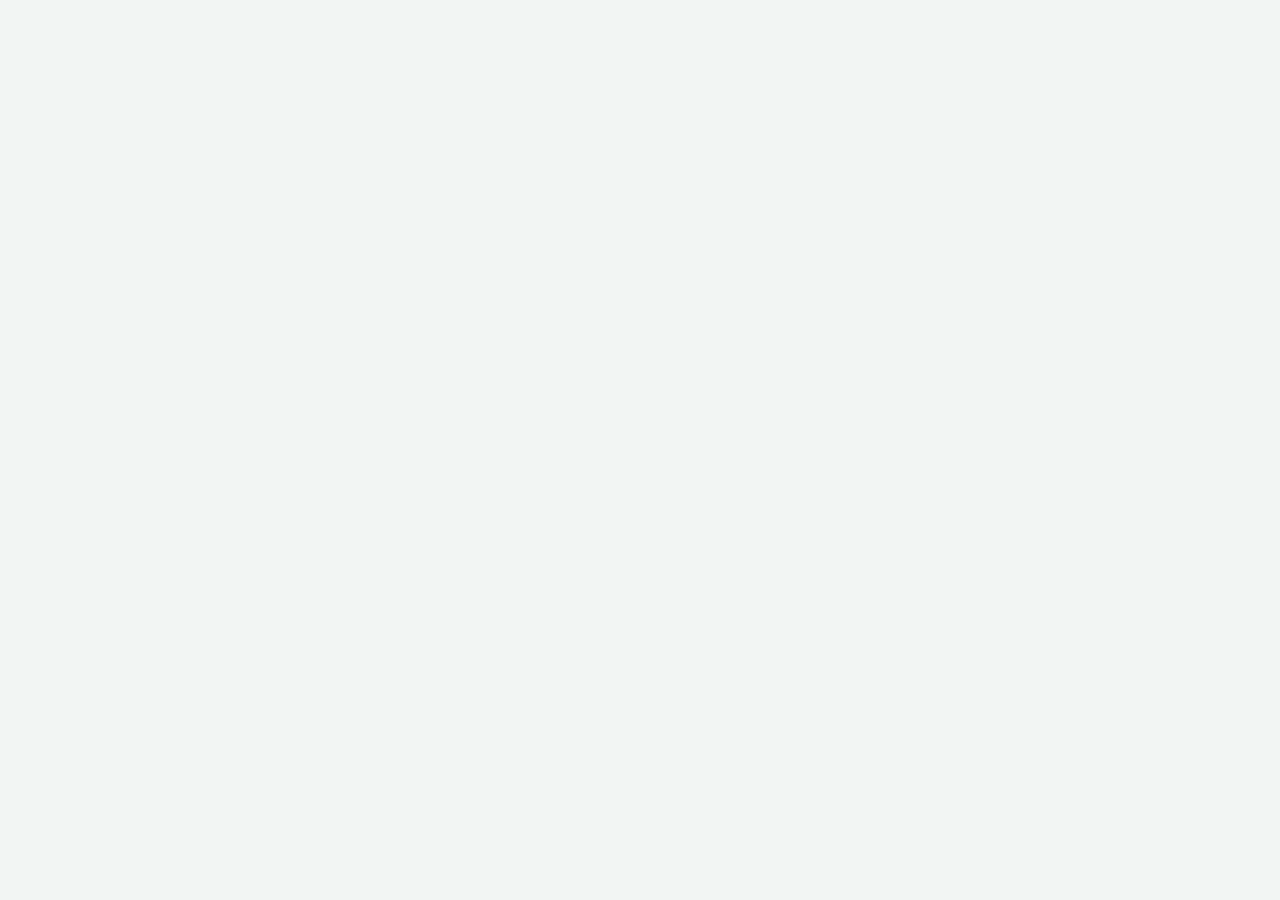
==== preview.html @ 9381a88b "Initial token-radar-01 entry: radar-2 model, dashboard, preview" ====
<!doctype html>
<html lang="en">
<head>
<meta charset="utf-8">
<meta name="viewport" content="width=device-width, initial-scale=1">
<title>Token Radar: pre-token protocols ranked by expected launch value</title>
<style>/* Token Radar's plain theme. The five palette values, two radii and two families are the whole style;
   everything else is spacing, a hairline and a type step. */
:root {
  --canvas: #f2f5f3;
  --surface: #ffffff;
  --ink: #16211c;
  --muted: #5f6f67;
  --border: #d8e2dc;
  --accent: #0f7a5a;
  --negative: #b23b2e;
  --radius-control: 8px;
  --radius-panel: 14px;
  --font-body: system-ui, -apple-system, "Segoe UI", sans-serif;
  --font-num: ui-monospace, "SF Mono", Menlo, monospace;
  --step-1: 4px;
  --step-2: 8px;
  --step-3: 12px;
  --step-4: 16px;
  --step-5: 24px;
  --step-6: 32px;
  --step-7: 48px;
}

* { box-sizing: border-box; }
html { color-scheme: light; }
body {
  margin: 0;
  background: var(--canvas);
  color: var(--ink);
  font: 400 15px/1.5 var(--font-body);
  text-wrap: pretty;
}
h1, h2, h3 { margin: 0; letter-spacing: -0.02em; text-wrap: balance; }
h1 { font-size: 30px; line-height: 1.15; font-weight: 600; }
h2 { font-size: 20px; line-height: 1.2; font-weight: 600; }
h3 { font-size: 16px; line-height: 1.25; font-weight: 600; }
p { margin: 0; }
button, input, select { font: inherit; color: inherit; }
button { cursor: pointer; }
a { color: var(--accent); }
.skip {
  position: absolute; left: -9999px; top: 0; padding: var(--step-2) var(--step-4);
  background: var(--surface); border: 1px solid var(--border); z-index: 20;
}
.skip:focus { left: var(--step-4); top: var(--step-4); }
:focus-visible { outline: 2px solid var(--accent); outline-offset: 2px; }

.shell { max-width: 1320px; margin: 0 auto; padding: var(--step-5) var(--step-6) var(--step-7); }
.top {
  display: flex; align-items: flex-start; justify-content: space-between; gap: var(--step-5);
  padding-bottom: var(--step-4); border-bottom: 1px solid var(--border);
}
.brand { display: flex; align-items: center; gap: var(--step-3); }
.mark { width: 12px; height: 12px; border-radius: 50%; background: var(--accent); flex: none; }
.brand-name { font-family: var(--font-num); font-size: 13px; letter-spacing: 0.02em; color: var(--muted); }
.top-meta { display: flex; flex-wrap: wrap; gap: var(--step-3); justify-content: flex-end; color: var(--muted); font-size: 13px; }
.top-meta span { white-space: nowrap; }
.lede { display: grid; grid-template-columns: minmax(0, 1.35fr) minmax(280px, 0.65fr); gap: var(--step-6); padding: var(--step-6) 0 var(--step-5); }
.lede p { color: var(--muted); max-width: 62ch; margin-top: var(--step-2); }
.facts { display: grid; gap: var(--step-2); align-content: start; border-left: 1px solid var(--border); padding-left: var(--step-5); }
.fact { display: flex; align-items: baseline; justify-content: space-between; gap: var(--step-3); }
.fact b { font-family: var(--font-num); font-size: 15px; font-weight: 500; }
.fact span { color: var(--muted); font-size: 13px; }

.controls { display: flex; flex-wrap: wrap; align-items: end; gap: var(--step-3); padding: var(--step-4) 0; border-top: 1px solid var(--border); }
.field { display: grid; gap: var(--step-1); }
.field label { color: var(--muted); font-size: 12px; }
.field input, .field select {
  min-height: 36px; padding: 0 var(--step-3); border: 1px solid var(--border); border-radius: var(--radius-control);
  background: var(--surface); min-width: 180px;
}
.field input { min-width: 280px; }
.tabs { display: flex; gap: var(--step-1); padding: 3px; border: 1px solid var(--border); border-radius: var(--radius-control); background: var(--surface); }
.tabs button { min-height: 30px; padding: 0 var(--step-3); border: 0; border-radius: 6px; background: transparent; color: var(--muted); }
.tabs button[aria-pressed="true"] { background: var(--ink); color: var(--surface); }
.count { margin-left: auto; color: var(--muted); font-size: 13px; align-self: center; }

.panel { background: var(--surface); border: 1px solid var(--border); border-radius: var(--radius-panel); overflow: hidden; }
.table-wrap { overflow-x: auto; }
table { width: 100%; border-collapse: collapse; font-size: 14px; }
th, td { padding: var(--step-3) var(--step-3); border-bottom: 1px solid var(--border); text-align: left; vertical-align: middle; }
th { color: var(--muted); font-size: 12px; font-weight: 500; white-space: nowrap; }
th button { display: inline-flex; align-items: center; gap: var(--step-1); border: 0; background: none; padding: 0; color: inherit; font: inherit; }
th button:hover { color: var(--ink); }
tbody tr { cursor: pointer; }
tbody tr:hover { background: var(--surface); }
tbody tr[data-selected="true"] { background: color-mix(in srgb, var(--accent) 8%, var(--surface)); }
.num { font-family: var(--font-num); font-variant-numeric: tabular-nums; white-space: nowrap; }
.name { display: grid; gap: 2px; }
.name b { font-weight: 600; }
.sub { color: var(--muted); font-size: 12px; }
.pos { color: var(--accent); }
.neg { color: var(--negative); }
.bar { width: 120px; height: 6px; border-radius: 3px; background: color-mix(in srgb, var(--border) 60%, var(--surface)); overflow: hidden; }
.bar i { display: block; height: 100%; background: var(--accent); }
.implied { display: flex; align-items: center; gap: var(--step-2); }
.status { display: inline-flex; align-items: center; gap: 6px; color: var(--muted); font-size: 12px; white-space: nowrap; }
.status::before { content: ""; width: 6px; height: 6px; border-radius: 50%; background: var(--accent); }

.model { margin-top: var(--step-4); padding: var(--step-5); display: grid; gap: var(--step-3); }
.formula { font-family: var(--font-num); font-size: 13px; line-height: 1.7; color: var(--muted); overflow-wrap: anywhere; }
.empty { padding: var(--step-7) var(--step-5); text-align: center; display: grid; gap: var(--step-3); justify-items: center; }
.empty p { color: var(--muted); }
.button { min-height: 36px; padding: 0 var(--step-4); border: 1px solid var(--border); border-radius: var(--radius-control); background: var(--surface); }
.button.primary { background: var(--accent); border-color: var(--accent); color: var(--surface); }

.detail {
  position: fixed; top: 0; right: 0; bottom: 0; width: min(520px, 92vw); z-index: 10;
  background: var(--surface); border-left: 1px solid var(--border); padding: var(--step-5);
  overflow-y: auto; transform: translateX(0); transition: transform 200ms cubic-bezier(0, 0, 0.2, 1);
}
.detail[hidden] { display: none; }
.detail { margin: 0 0 0 auto; max-height: 100%; }
.detail::backdrop { background: rgba(22, 33, 28, 0.28); }
.detail-head { display: flex; align-items: start; justify-content: space-between; gap: var(--step-4); }
.detail-head > div { min-width: 0; }
.detail-head .sub { overflow-wrap: anywhere; }
.close { flex: none; min-width: 32px; min-height: 32px; padding: 0 var(--step-2); white-space: nowrap; border: 1px solid var(--border); border-radius: var(--radius-control); background: var(--surface); }
.detail h2 { margin-top: var(--step-1); }
.detail .sub { margin-top: var(--step-1); }
.detail-section { margin-top: var(--step-5); padding-top: var(--step-4); border-top: 1px solid var(--border); }
.detail-section h3 { margin-bottom: var(--step-2); }
.equation { display: grid; gap: var(--step-2); font-family: var(--font-num); font-size: 13px; }
.equation div { display: flex; justify-content: space-between; gap: var(--step-3); }
.equation span { color: var(--muted); }
.steps { margin: 0; padding-left: var(--step-5); display: grid; gap: var(--step-3); }
.steps li { padding-left: var(--step-1); }
.steps b { display: block; font-weight: 500; }
.cost { color: var(--muted); font-size: 12px; font-family: var(--font-num); }

/* KPI strip: the board's headline numbers, read at a glance. */
.kpis { display: grid; grid-template-columns: repeat(6, minmax(0, 1fr)); gap: var(--step-2); padding: var(--step-4) 0; border-top: 1px solid var(--border); }
.kpi { background: var(--surface); border: 1px solid var(--border); border-radius: var(--radius-panel); padding: var(--step-3) var(--step-4); display: grid; gap: 2px; align-content: start; }
.kpi span { color: var(--muted); font-size: 12px; }
.kpi b { font-family: var(--font-num); font-size: 17px; font-weight: 600; }
.kpi small { color: var(--muted); font-size: 11px; line-height: 1.4; }
.accounted { color: var(--muted); font-size: 13px; padding: 0 0 var(--step-4); border-bottom: 1px solid var(--border); }
.accounted b { color: var(--ink); font-family: var(--font-num); font-weight: 500; }

/* Farm verdicts: one word per row, coloured by the board's value-to-cost tertile. */
.verdict { display: inline-block; padding: 2px 8px; border-radius: 999px; font-size: 11px; font-weight: 600; letter-spacing: 0.04em; white-space: nowrap; }
.verdict.farm { background: #e3f2ec; color: #0f7a5a; }
.verdict.thin { background: #fdf3d7; color: #8a6d1a; }
.verdict.skip { background: #eef1ef; color: #5f6f67; }

/* Sandbox and compare: the board as a tool, below the table. */
.tool { margin-top: var(--step-4); padding: var(--step-5); display: grid; gap: var(--step-3); }
.tool .row { display: flex; flex-wrap: wrap; gap: var(--step-5); align-items: end; }
.tool label { color: var(--muted); font-size: 12px; display: grid; gap: var(--step-1); }
.tool input[type="range"] { width: 180px; accent-color: var(--accent); }
.tool output { font-family: var(--font-num); font-size: 13px; color: var(--ink); }
.compare-grid { display: grid; grid-template-columns: repeat(2, minmax(0, 1fr)); gap: var(--step-4); }
.compare-card { border: 1px solid var(--border); border-radius: var(--radius-control); padding: var(--step-4); display: grid; gap: var(--step-2); }
.compare-card h3 { font-size: 15px; }
.compare-card dl { margin: 0; display: grid; gap: var(--step-1); font-size: 13px; }
.compare-card dl div { display: flex; justify-content: space-between; gap: var(--step-3); }
.compare-card dt { color: var(--muted); }
.compare-card dd { margin: 0; font-family: var(--font-num); }
.note { color: var(--muted); font-size: 12px; }

@media (max-width: 900px) {
  .shell { padding: var(--step-4); }
  .lede { grid-template-columns: 1fr; gap: var(--step-4); }
  .facts { border-left: 0; border-top: 1px solid var(--border); padding-left: 0; padding-top: var(--step-4); }
  .field input { min-width: 0; width: 100%; }
  .kpis { grid-template-columns: repeat(2, minmax(0, 1fr)); }
  .compare-grid { grid-template-columns: 1fr; }
}
@media (prefers-reduced-motion: reduce) {
  *, *::before, *::after { transition-duration: 0.01ms !important; animation-duration: 0.01ms !important; animation-iteration-count: 1 !important; }
}
</style>
</head>
<body>
<a class="skip" href="#board">Skip to the board</a>
<main id="board" tabindex="-1" aria-busy="true"></main>
<script>window.RADAR={"as_of":"2026-11-14","source":"DefiLlama https://api.llama.fi/protocols, fetched 2026-11-14T01:18:33.201Z","floor_usd":50000000,"model":{"growth_weight":0.25,"growth_floor":-60,"growth_cap":120,"maturity_floor":0.8,"maturity_range":0.4,"maturity_days":1095,"unknown_age_days":365},"model_version":"radar-2","watchlist_size":40,"board_size":226,"early_size":186,"live_size":24,"fit":{"intercept":7.788132074315818,"slope":0.47207595427668425,"category_effects":{"Basis Trading":1.1535990948318389,"Bridge":-0.02717743437209356,"CDP":-1.1016868796499508,"Canonical Bridge":0.8328914154447917,"Cross Chain Bridge":0.6884927159739731,"Dexs":0.15493478859706383,"Indexes":-0.034257155491072666,"Lending":-0.5427639174553561,"Liquid Staking":-0.8871433334137114,"Privacy":1.2904015822158037,"RWA":0.26082698424952827,"Yield":-0.6963435788461696,"Yield Aggregator":-1.0550992709988969},"category_odds":{"Basis Trading":0.6190476190476191,"Bridge":0.4909090909090909,"CDP":0.5,"CEX":0.25,"Canonical Bridge":0.53125,"Derivatives":0.5,"Dexs":0.7373737373737373,"Lending":0.7866666666666666,"Liquid Staking":0.5128205128205128,"Onchain Capital Allocator":0.3103448275862069,"RWA":0.5151515151515151,"Risk Curators":0.1282051282051282,"Staking Pool":0.45454545454545453,"Yield":0.5897435897435898,"Yield Aggregator":0.6086956521739131},"category_counts":{"Leveraged Farming":{"t":4,"n":6},"Uncollateralized Lending":{"t":0,"n":1},"Risk Curators":{"t":5,"n":39},"Lending":{"t":59,"n":75},"Chain":{"t":3,"n":8},"Cross Chain Bridge":{"t":6,"n":7},"Liquidity Manager":{"t":5,"n":8},"Canonical Bridge":{"t":17,"n":32},"Staking Pool":{"t":5,"n":11},"Basis Trading":{"t":13,"n":21},"Onchain Capital Allocator":{"t":9,"n":29},"Dexs":{"t":73,"n":99},"Launchpad":{"t":4,"n":4},"Derivatives":{"t":13,"n":26},"Yield":{"t":23,"n":39},"Farm":{"t":2,"n":5},"Synthetics":{"t":3,"n":3},"RWA":{"t":17,"n":33},"Liquid Staking":{"t":40,"n":78},"Collateral Management":{"t":1,"n":1},"Bridge":{"t":27,"n":55},"Yield Aggregator":{"t":14,"n":23},"Anchor BTC":{"t":2,"n":4},"Restaking":{"t":4,"n":6},"CEX":{"t":14,"n":56},"Liquid Restaking":{"t":6,"n":9},"CDP":{"t":10,"n":20},"NFT Marketplace":{"t":1,"n":1},"Interest Rate Derivatives":{"t":0,"n":1},"Decentralized BTC":{"t":1,"n":3},"Indexes":{"t":5,"n":6},"Decentralized AI":{"t":1,"n":1},"CDP Manager":{"t":1,"n":2},"Options":{"t":3,"n":3},"CeDeFi":{"t":1,"n":3},"Crypto Card Issuer":{"t":1,"n":2},"OTC Marketplace":{"t":0,"n":1},"Insurance":{"t":1,"n":2},"Token Locker":{"t":5,"n":5},"Algo-Stables":{"t":2,"n":2},"Dual-Token Stablecoin":{"t":2,"n":4},"Restaked BTC":{"t":1,"n":3},"Payments":{"t":2,"n":3},"Stablecoin Issuer":{"t":1,"n":1},"Governance Incentives":{"t":1,"n":2},"AI Agents":{"t":2,"n":2},"Prediction Market":{"t":1,"n":3},"Privacy":{"t":3,"n":4},"Options Vault":{"t":0,"n":1},"Stablecoin Wrapper":{"t":0,"n":2},"Collateral Markets":{"t":0,"n":1},"Reserve Currency":{"t":1,"n":1},"DOR":{"t":1,"n":1}},"age_odds":{"1-2y":0.3825136612021858,"180-365d":0.3972602739726027,"2-3y":0.5467625899280576,"<180d":0.26436781609195403,">3y":0.7914110429447853,"unknown":0.7876106194690266},"age_counts":{"<180d":{"t":23,"n":87},"1-2y":{"t":70,"n":183},"180-365d":{"t":29,"n":73},">3y":{"t":129,"n":163},"unknown":{"t":89,"n":113},"2-3y":{"t":76,"n":139}},"overall_odds":0.5488126649076517,"fitted_on":119,"validation":{"train_n":80,"test_n":39,"median_abs_log_err":1.2412053598149768,"median_factor":3.4597812336951783,"residual_p10":-2.1090936775851024,"residual_p90":2.2157164382414756,"coverage":0.717948717948718,"coverage_n":28,"starter_median_abs_log_err":1.6654547618118247,"starter_median_factor":5.288077518747963}},"accounted":{"total":758,"board":226,"live":24,"traded_not_live":392,"pre_token_not_rankable":53,"rankable_above_floor_not_watchlist":63},"rows":[{"rank":1,"slug":"veda","name":"Veda","category":"Onchain Capital Allocator","chains":["Ink","Ethereum","Optimism","Monad","Plasma","Hyperliquid L1","Arbitrum","Base","Berachain","Sonic","Binance","BOB","Scroll"],"tvl_usd":1563415482,"change_7d":-8.2898,"mcap_usd":null,"listed_at":"2025-02-20","age_days":632,"implied_value_usd":18465733,"raw_implied_value_usd":53303043,"token_odds":0.3464292443941963,"p10_usd":2240778,"p90_usd":169293379,"verdict":"FARM","farm_cost_usd":168,"value_per_1000_cost":109915077.353,"growth_multiplier":0.9793,"maturity_multiplier":1.0309,"category_effect":0,"farm_steps":["Use a fresh wallet that holds only the funds you plan to farm, and keep its seed phrase offline. Cost: under $3 of gas for the first transaction. Time: 5 minutes.","Deposit $150 into a Veda vault on Ink and keep the shares. Cost: $150 of capital and about $8 of gas. Time: 15 minutes to set up.","Make one qualifying action each week, such as a deposit, a borrow, a swap or a vote. Cost: about $2 of gas a week for 5 weeks. Time: 10 minutes a week.","Hold the position for at least 30 days so the activity is counted in more than one snapshot. Cost: the $150 stays in the position. Time: 30 days.","Before you withdraw, open the protocol's own points or rewards page and claim only from the link it publishes. Cost: no fee to check, and never pay to claim. Time: 10 minutes.","Write the wallet, the dates and every transaction in a farm log so you can repeat the position or unwind it. Cost: nothing but the log. Time: 5 minutes."]},{"rank":2,"slug":"steakhouse-financial","name":"Steakhouse Financial","category":"Risk Curators","chains":["Base","Ethereum","Robinhood Chain","Arbitrum","Solana","Monad","Arc","Katana","Polygon","Unichain","Corn"],"tvl_usd":2753981495,"change_7d":-2.1935,"mcap_usd":null,"listed_at":"2025-05-20","age_days":543,"implied_value_usd":17489227,"raw_implied_value_usd":68488677,"token_odds":0.255359394703657,"p10_usd":2122281,"p90_usd":160340798,"verdict":"FARM","farm_cost_usd":168,"value_per_1000_cost":104102542.413,"growth_multiplier":0.9945,"maturity_multiplier":0.9984,"category_effect":0,"farm_steps":["Use a fresh wallet that holds only the funds you plan to farm, and keep its seed phrase offline. Cost: under $3 of gas for the first transaction. Time: 5 minutes.","Deposit $150 into a Steakhouse Financial vault on Base and keep the shares. Cost: $150 of capital and about $8 of gas. Time: 15 minutes to set up.","Make one qualifying action each week, such as a deposit, a borrow, a swap or a vote. Cost: about $2 of gas a week for 5 weeks. Time: 10 minutes a week.","Hold the position for at least 30 days so the activity is counted in more than one snapshot. Cost: the $150 stays in the position. Time: 30 days.","Before you withdraw, open the protocol's own points or rewards page and claim only from the link it publishes. Cost: no fee to check, and never pay to claim. Time: 10 minutes.","Write the wallet, the dates and every transaction in a farm log so you can repeat the position or unwind it. Cost: nothing but the log. Time: 5 minutes."]},{"rank":3,"slug":"manta-cedefi","name":"Manta CeDeFi","category":"Basis Trading","chains":["Manta"],"tvl_usd":26526263,"change_7d":-0.6679,"mcap_usd":null,"listed_at":"2024-05-23","age_days":905,"implied_value_usd":16071710,"raw_implied_value_usd":27571743,"token_odds":0.5829051044878384,"p10_usd":1950268,"p90_usd":147345036,"verdict":"FARM","farm_cost_usd":64,"value_per_1000_cost":251120467.756,"growth_multiplier":0.9983,"maturity_multiplier":1.1306,"category_effect":1.1535990948318389,"farm_steps":["Use a fresh wallet that holds only the funds you plan to farm, and keep its seed phrase offline. Cost: under $3 of gas for the first transaction. Time: 5 minutes.","Deposit $50 of USDC into Manta CeDeFi on Manta and keep the position open. Cost: $50 of capital and about $4 of gas. Time: 15 minutes to set up.","Make one qualifying action each week, such as a deposit, a borrow, a swap or a vote. Cost: about $2 of gas a week for 5 weeks. Time: 10 minutes a week.","Hold the position for at least 30 days so the activity is counted in more than one snapshot. Cost: the $50 stays in the position. Time: 30 days.","Before you withdraw, open the protocol's own points or rewards page and claim only from the link it publishes. Cost: no fee to check, and never pay to claim. Time: 10 minutes.","Write the wallet, the dates and every transaction in a farm log so you can repeat the position or unwind it. Cost: nothing but the log. Time: 5 minutes."]},{"rank":4,"slug":"tori-finance","name":"Tori Finance","category":"Basis Trading","chains":["Ethereum"],"tvl_usd":77392441,"change_7d":4.6366,"mcap_usd":null,"listed_at":"2026-06-24","age_days":143,"implied_value_usd":15420916,"raw_implied_value_usd":34912036,"token_odds":0.44170771756978655,"p10_usd":1871296,"p90_usd":141378572,"verdict":"FARM","farm_cost_usd":72,"value_per_1000_cost":214179387.526,"growth_multiplier":1.0116,"maturity_multiplier":0.8522,"category_effect":1.1535990948318389,"farm_steps":["Use a fresh wallet that holds only the funds you plan to farm, and keep its seed phrase offline. Cost: under $3 of gas for the first transaction. Time: 5 minutes.","Deposit $50 of USDC into Tori Finance on Ethereum and keep the position open. Cost: $50 of capital and about $4 of gas. Time: 15 minutes to set up.","Make one qualifying action each week, such as a deposit, a borrow, a swap or a vote. Cost: about $2 of gas a week for 9 weeks. Time: 10 minutes a week.","Hold the position for at least 60 days so the activity is counted in more than one snapshot. Cost: the $50 stays in the position. Time: 60 days.","Before you withdraw, open the protocol's own points or rewards page and claim only from the link it publishes. Cost: no fee to check, and never pay to claim. Time: 10 minutes.","Write the wallet, the dates and every transaction in a farm log so you can repeat the position or unwind it. Cost: nothing but the log. Time: 5 minutes."]},{"rank":5,"slug":"plume-vaults","name":"Plume Vaults","category":"RWA","chains":["Ethereum","Plume Mainnet","Solana","Binance","Avalanche"],"tvl_usd":211537977,"change_7d":-3.081,"mcap_usd":null,"listed_at":"2024-10-26","age_days":749,"implied_value_usd":15079290,"raw_implied_value_usd":28400207,"token_odds":0.5309570525397864,"p10_usd":1829840,"p90_usd":138246557,"verdict":"FARM","farm_cost_usd":114,"value_per_1000_cost":132274476.245,"growth_multiplier":0.9923,"maturity_multiplier":1.0736,"category_effect":0.26082698424952827,"farm_steps":["Use a fresh wallet that holds only the funds you plan to farm, and keep its seed phrase offline. Cost: under $3 of gas for the first transaction. Time: 5 minutes.","Mint $100 of the protocol's yield asset on Ethereum and hold it. Cost: $100 of capital and about $4 of gas. Time: 15 minutes to set up.","Make one qualifying action each week, such as a deposit, a borrow, a swap or a vote. Cost: about $2 of gas a week for 5 weeks. Time: 10 minutes a week.","Hold the position for at least 30 days so the activity is counted in more than one snapshot. Cost: the $100 stays in the position. Time: 30 days.","Before you withdraw, open the protocol's own points or rewards page and claim only from the link it publishes. Cost: no fee to check, and never pay to claim. Time: 10 minutes.","Write the wallet, the dates and every transaction in a farm log so you can repeat the position or unwind it. Cost: nothing but the log. Time: 5 minutes."]},{"rank":6,"slug":"axis","name":"Axis","category":"Basis Trading","chains":["Ethereum"],"tvl_usd":70145354,"change_7d":2.3316,"mcap_usd":null,"listed_at":"2026-08-20","age_days":86,"implied_value_usd":14280033,"raw_implied_value_usd":32329144,"token_odds":0.44170771756978655,"p10_usd":1732852,"p90_usd":130918983,"verdict":"FARM","farm_cost_usd":72,"value_per_1000_cost":198333786.155,"growth_multiplier":1.0058,"maturity_multiplier":0.8314,"category_effect":1.1535990948318389,"farm_steps":["Use a fresh wallet that holds only the funds you plan to farm, and keep its seed phrase offline. Cost: under $3 of gas for the first transaction. Time: 5 minutes.","Deposit $50 of USDC into Axis on Ethereum and keep the position open. Cost: $50 of capital and about $4 of gas. Time: 15 minutes to set up.","Make one qualifying action each week, such as a deposit, a borrow, a swap or a vote. Cost: about $2 of gas a week for 9 weeks. Time: 10 minutes a week.","Hold the position for at least 60 days so the activity is counted in more than one snapshot. Cost: the $50 stays in the position. Time: 60 days.","Before you withdraw, open the protocol's own points or rewards page and claim only from the link it publishes. Cost: no fee to check, and never pay to claim. Time: 10 minutes.","Write the wallet, the dates and every transaction in a farm log so you can repeat the position or unwind it. Cost: nothing but the log. Time: 5 minutes."]},{"rank":7,"slug":"aegis-yusd","name":"Aegis YUSD","category":"Basis Trading","chains":["Ethereum","Binance"],"tvl_usd":34465848,"change_7d":0.0465,"mcap_usd":null,"listed_at":"2025-04-10","age_days":583,"implied_value_usd":14023562,"raw_implied_value_usd":28003404,"token_odds":0.5007806401249024,"p10_usd":1701730,"p90_usd":128567670,"verdict":"FARM","farm_cost_usd":64,"value_per_1000_cost":219118162.811,"growth_multiplier":1.0001,"maturity_multiplier":1.013,"category_effect":1.1535990948318389,"farm_steps":["Use a fresh wallet that holds only the funds you plan to farm, and keep its seed phrase offline. Cost: under $3 of gas for the first transaction. Time: 5 minutes.","Deposit $50 of USDC into Aegis YUSD on Ethereum and keep the position open. Cost: $50 of capital and about $4 of gas. Time: 15 minutes to set up.","Make one qualifying action each week, such as a deposit, a borrow, a swap or a vote. Cost: about $2 of gas a week for 5 weeks. Time: 10 minutes a week.","Hold the position for at least 30 days so the activity is counted in more than one snapshot. Cost: the $50 stays in the position. Time: 30 days.","Before you withdraw, open the protocol's own points or rewards page and claim only from the link it publishes. Cost: no fee to check, and never pay to claim. Time: 10 minutes.","Write the wallet, the dates and every transaction in a farm log so you can repeat the position or unwind it. Cost: nothing but the log. Time: 5 minutes."]},{"rank":8,"slug":"onre","name":"OnRe","category":"RWA","chains":["Solana"],"tvl_usd":308882355,"change_7d":0.1082,"mcap_usd":null,"listed_at":"2025-07-14","age_days":488,"implied_value_usd":13999224,"raw_implied_value_usd":31190303,"token_odds":0.44883258817685046,"p10_usd":1698776,"p90_usd":128344539,"verdict":"FARM","farm_cost_usd":114,"value_per_1000_cost":122800212.879,"growth_multiplier":1.0003,"maturity_multiplier":0.9783,"category_effect":0.26082698424952827,"farm_steps":["Use a fresh wallet that holds only the funds you plan to farm, and keep its seed phrase offline. Cost: under $3 of gas for the first transaction. Time: 5 minutes.","Mint $100 of the protocol's yield asset on Solana and hold it. Cost: $100 of capital and about $4 of gas. Time: 15 minutes to set up.","Make one qualifying action each week, such as a deposit, a borrow, a swap or a vote. Cost: about $2 of gas a week for 5 weeks. Time: 10 minutes a week.","Hold the position for at least 30 days so the activity is counted in more than one snapshot. Cost: the $100 stays in the position. Time: 30 days.","Before you withdraw, open the protocol's own points or rewards page and claim only from the link it publishes. Cost: no fee to check, and never pay to claim. Time: 10 minutes.","Write the wallet, the dates and every transaction in a farm log so you can repeat the position or unwind it. Cost: nothing but the log. Time: 5 minutes."]},{"rank":9,"slug":"gauntlet","name":"Gauntlet","category":"Risk Curators","chains":["Base","Binance","Ethereum","Arbitrum","Stable","Morph","Solana","Hyperliquid L1","Polygon","Optimism","Unichain","Katana","Arc","Tempo"],"tvl_usd":1577685462,"change_7d":5.645,"mcap_usd":null,"listed_at":"2025-05-20","age_days":543,"implied_value_usd":13709781,"raw_implied_value_usd":53688181,"token_odds":0.255359394703657,"p10_usd":1663653,"p90_usd":125690935,"verdict":"FARM","farm_cost_usd":168,"value_per_1000_cost":81605842.233,"growth_multiplier":1.0141,"maturity_multiplier":0.9984,"category_effect":0,"farm_steps":["Use a fresh wallet that holds only the funds you plan to farm, and keep its seed phrase offline. Cost: under $3 of gas for the first transaction. Time: 5 minutes.","Deposit $150 into a Gauntlet vault on Base and keep the shares. Cost: $150 of capital and about $8 of gas. Time: 15 minutes to set up.","Make one qualifying action each week, such as a deposit, a borrow, a swap or a vote. Cost: about $2 of gas a week for 5 weeks. Time: 10 minutes a week.","Hold the position for at least 30 days so the activity is counted in more than one snapshot. Cost: the $150 stays in the position. Time: 30 days.","Before you withdraw, open the protocol's own points or rewards page and claim only from the link it publishes. Cost: no fee to check, and never pay to claim. Time: 10 minutes.","Write the wallet, the dates and every transaction in a farm log so you can repeat the position or unwind it. Cost: nothing but the log. Time: 5 minutes."]},{"rank":10,"slug":"lofty","name":"Lofty","category":"RWA","chains":["Algorand"],"tvl_usd":101135900,"change_7d":0.025,"mcap_usd":null,"listed_at":"2022-08-04","age_days":1563,"implied_value_usd":13548820,"raw_implied_value_usd":22581367,"token_odds":0.6,"p10_usd":1644121,"p90_usd":124215243,"verdict":"FARM","farm_cost_usd":114,"value_per_1000_cost":118849297.989,"growth_multiplier":1.0001,"maturity_multiplier":1.2,"category_effect":0.26082698424952827,"farm_steps":["Use a fresh wallet that holds only the funds you plan to farm, and keep its seed phrase offline. Cost: under $3 of gas for the first transaction. Time: 5 minutes.","Mint $100 of the protocol's yield asset on Algorand and hold it. Cost: $100 of capital and about $4 of gas. Time: 15 minutes to set up.","Make one qualifying action each week, such as a deposit, a borrow, a swap or a vote. Cost: about $2 of gas a week for 5 weeks. Time: 10 minutes a week.","Hold the position for at least 30 days so the activity is counted in more than one snapshot. Cost: the $100 stays in the position. Time: 30 days.","Before you withdraw, open the protocol's own points or rewards page and claim only from the link it publishes. Cost: no fee to check, and never pay to claim. Time: 10 minutes.","Write the wallet, the dates and every transaction in a farm log so you can repeat the position or unwind it. Cost: nothing but the log. Time: 5 minutes."]},{"rank":11,"slug":"opentrade","name":"OpenTrade","category":"RWA","chains":["Avalanche","Ethereum","Plume Mainnet"],"tvl_usd":241501527,"change_7d":-1.642,"mcap_usd":null,"listed_at":"2024-12-06","age_days":708,"implied_value_usd":13428750,"raw_implied_value_usd":29919285,"token_odds":0.44883258817685046,"p10_usd":1629551,"p90_usd":123114446,"verdict":"FARM","farm_cost_usd":114,"value_per_1000_cost":117796054.045,"growth_multiplier":0.9959,"maturity_multiplier":1.0586,"category_effect":0.26082698424952827,"farm_steps":["Use a fresh wallet that holds only the funds you plan to farm, and keep its seed phrase offline. Cost: under $3 of gas for the first transaction. Time: 5 minutes.","Mint $100 of the protocol's yield asset on Avalanche and hold it. Cost: $100 of capital and about $4 of gas. Time: 15 minutes to set up.","Make one qualifying action each week, such as a deposit, a borrow, a swap or a vote. Cost: about $2 of gas a week for 5 weeks. Time: 10 minutes a week.","Hold the position for at least 30 days so the activity is counted in more than one snapshot. Cost: the $100 stays in the position. Time: 30 days.","Before you withdraw, open the protocol's own points or rewards page and claim only from the link it publishes. Cost: no fee to check, and never pay to claim. Time: 10 minutes.","Write the wallet, the dates and every transaction in a farm log so you can repeat the position or unwind it. Cost: nothing but the log. Time: 5 minutes."]},{"rank":12,"slug":"symbiotic","name":"Symbiotic","category":"Collateral Markets","chains":["Ethereum"],"tvl_usd":253923299,"change_7d":-12.0318,"mcap_usd":null,"listed_at":"2024-06-11","age_days":886,"implied_value_usd":13365380,"raw_implied_value_usd":24398836,"token_odds":0.5477876274178546,"p10_usd":1621861,"p90_usd":122533474,"verdict":"FARM","farm_cost_usd":114,"value_per_1000_cost":117240178.545,"growth_multiplier":0.9699,"maturity_multiplier":1.1237,"category_effect":0,"farm_steps":["Use a fresh wallet that holds only the funds you plan to farm, and keep its seed phrase offline. Cost: under $3 of gas for the first transaction. Time: 5 minutes.","Supply $100 of USDC to Symbiotic on Ethereum and keep the position open. Cost: $100 of capital and about $4 of gas. Time: 15 minutes to set up.","Make one qualifying action each week, such as a deposit, a borrow, a swap or a vote. Cost: about $2 of gas a week for 5 weeks. Time: 10 minutes a week.","Hold the position for at least 30 days so the activity is counted in more than one snapshot. Cost: the $100 stays in the position. Time: 30 days.","Before you withdraw, open the protocol's own points or rewards page and claim only from the link it publishes. Cost: no fee to check, and never pay to claim. Time: 10 minutes.","Write the wallet, the dates and every transaction in a farm log so you can repeat the position or unwind it. Cost: nothing but the log. Time: 5 minutes."]},{"rank":13,"slug":"bittensor-dtao","name":"Bittensor dTAO","category":"Dexs","chains":["Bittensor"],"tvl_usd":376026255,"change_7d":-6.5592,"mcap_usd":null,"listed_at":"2026-09-19","age_days":56,"implied_value_usd":12717013,"raw_implied_value_usd":25389809,"token_odds":0.5008707767328457,"p10_usd":1543183,"p90_usd":116589262,"verdict":"FARM","farm_cost_usd":122,"value_per_1000_cost":104237814.817,"growth_multiplier":0.9836,"maturity_multiplier":0.8205,"category_effect":0.15493478859706383,"farm_steps":["Use a fresh wallet that holds only the funds you plan to farm, and keep its seed phrase offline. Cost: under $3 of gas for the first transaction. Time: 5 minutes.","Provide $100 of liquidity to Bittensor dTAO's main pool on Bittensor and keep the position open. Cost: $100 of capital and about $4 of gas. Time: 15 minutes to set up.","Make one qualifying action each week, such as a deposit, a borrow, a swap or a vote. Cost: about $2 of gas a week for 9 weeks. Time: 10 minutes a week.","Hold the position for at least 60 days so the activity is counted in more than one snapshot. Cost: the $100 stays in the position. Time: 60 days.","Before you withdraw, open the protocol's own points or rewards page and claim only from the link it publishes. Cost: no fee to check, and never pay to claim. Time: 10 minutes.","Write the wallet, the dates and every transaction in a farm log so you can repeat the position or unwind it. Cost: nothing but the log. Time: 5 minutes."]},{"rank":14,"slug":"liminal-basis","name":"Liminal Basis","category":"Basis Trading","chains":["Hyperliquid L1"],"tvl_usd":25662087,"change_7d":21.2736,"mcap_usd":null,"listed_at":"2025-07-26","age_days":476,"implied_value_usd":12352387,"raw_implied_value_usd":24666263,"token_odds":0.5007806401249024,"p10_usd":1498936,"p90_usd":113246375,"verdict":"FARM","farm_cost_usd":64,"value_per_1000_cost":193006044.793,"growth_multiplier":1.0532,"maturity_multiplier":0.9739,"category_effect":1.1535990948318389,"farm_steps":["Use a fresh wallet that holds only the funds you plan to farm, and keep its seed phrase offline. Cost: under $3 of gas for the first transaction. Time: 5 minutes.","Deposit $50 of USDC into Liminal Basis on Hyperliquid L1 and keep the position open. Cost: $50 of capital and about $4 of gas. Time: 15 minutes to set up.","Make one qualifying action each week, such as a deposit, a borrow, a swap or a vote. Cost: about $2 of gas a week for 5 weeks. Time: 10 minutes a week.","Hold the position for at least 30 days so the activity is counted in more than one snapshot. Cost: the $50 stays in the position. Time: 30 days.","Before you withdraw, open the protocol's own points or rewards page and claim only from the link it publishes. Cost: no fee to check, and never pay to claim. Time: 10 minutes.","Write the wallet, the dates and every transaction in a farm log so you can repeat the position or unwind it. Cost: nothing but the log. Time: 5 minutes."]},{"rank":15,"slug":"ink-bridge","name":"Ink Bridge","category":"Canonical Bridge","chains":["Ethereum"],"tvl_usd":44348098,"change_7d":-14.0784,"mcap_usd":null,"listed_at":null,"age_days":null,"implied_value_usd":12206632,"raw_implied_value_usd":20344387,"token_odds":0.6,"p10_usd":1481249,"p90_usd":111910101,"verdict":"FARM","farm_cost_usd":64,"value_per_1000_cost":190728630.55,"growth_multiplier":0.9648,"maturity_multiplier":0.9333,"category_effect":0.8328914154447917,"farm_steps":["Use a fresh wallet that holds only the funds you plan to farm, and keep its seed phrase offline. Cost: under $3 of gas for the first transaction. Time: 5 minutes.","Bridge $50 of USDC to Ethereum through Ink Bridge and use the bridged funds in its app. Cost: $50 of capital and about $4 of gas. Time: 15 minutes to set up.","Make one qualifying action each week, such as a deposit, a borrow, a swap or a vote. Cost: about $2 of gas a week for 5 weeks. Time: 10 minutes a week.","Hold the position for at least 30 days so the activity is counted in more than one snapshot. Cost: the $50 stays in the position. Time: 30 days.","Before you withdraw, open the protocol's own points or rewards page and claim only from the link it publishes. Cost: no fee to check, and never pay to claim. Time: 10 minutes.","Write the wallet, the dates and every transaction in a farm log so you can repeat the position or unwind it. Cost: nothing but the log. Time: 5 minutes."]},{"rank":16,"slug":"hive-protocol","name":"Hive Protocol","category":"Chain","chains":["BSquared"],"tvl_usd":198776765,"change_7d":-10.181,"mcap_usd":null,"listed_at":"2024-05-03","age_days":925,"implied_value_usd":12114927,"raw_implied_value_usd":22116102,"token_odds":0.5477876274178546,"p10_usd":1470121,"p90_usd":111069350,"verdict":"FARM","farm_cost_usd":114,"value_per_1000_cost":106271290.597,"growth_multiplier":0.9745,"maturity_multiplier":1.1379,"category_effect":0,"farm_steps":["Use a fresh wallet that holds only the funds you plan to farm, and keep its seed phrase offline. Cost: under $3 of gas for the first transaction. Time: 5 minutes.","Deposit $100 of USDC into Hive Protocol on BSquared and keep the position open. Cost: $100 of capital and about $4 of gas. Time: 15 minutes to set up.","Make one qualifying action each week, such as a deposit, a borrow, a swap or a vote. Cost: about $2 of gas a week for 5 weeks. Time: 10 minutes a week.","Hold the position for at least 30 days so the activity is counted in more than one snapshot. Cost: the $100 stays in the position. Time: 30 days.","Before you withdraw, open the protocol's own points or rewards page and claim only from the link it publishes. Cost: no fee to check, and never pay to claim. Time: 10 minutes.","Write the wallet, the dates and every transaction in a farm log so you can repeat the position or unwind it. Cost: nothing but the log. Time: 5 minutes."]},{"rank":17,"slug":"pulsechain-bridge","name":"PulseChain Bridge","category":"Canonical Bridge","chains":["Ethereum"],"tvl_usd":41070024,"change_7d":-4.2306,"mcap_usd":null,"listed_at":null,"age_days":null,"implied_value_usd":12072445,"raw_implied_value_usd":20120742,"token_odds":0.6,"p10_usd":1464966,"p90_usd":110679875,"verdict":"FARM","farm_cost_usd":64,"value_per_1000_cost":188631953.97,"growth_multiplier":0.9894,"maturity_multiplier":0.9333,"category_effect":0.8328914154447917,"farm_steps":["Use a fresh wallet that holds only the funds you plan to farm, and keep its seed phrase offline. Cost: under $3 of gas for the first transaction. Time: 5 minutes.","Bridge $50 of USDC to Ethereum through PulseChain Bridge and use the bridged funds in its app. Cost: $50 of capital and about $4 of gas. Time: 15 minutes to set up.","Make one qualifying action each week, such as a deposit, a borrow, a swap or a vote. Cost: about $2 of gas a week for 5 weeks. Time: 10 minutes a week.","Hold the position for at least 30 days so the activity is counted in more than one snapshot. Cost: the $50 stays in the position. Time: 30 days.","Before you withdraw, open the protocol's own points or rewards page and claim only from the link it publishes. Cost: no fee to check, and never pay to claim. Time: 10 minutes.","Write the wallet, the dates and every transaction in a farm log so you can repeat the position or unwind it. Cost: nothing but the log. Time: 5 minutes."]},{"rank":18,"slug":"polygon-zkevm-bridge","name":"Polygon zkEVM Bridge","category":"Canonical Bridge","chains":["Ethereum"],"tvl_usd":40060788,"change_7d":-4.4938,"mcap_usd":null,"listed_at":null,"age_days":null,"implied_value_usd":11923543,"raw_implied_value_usd":19872572,"token_odds":0.6,"p10_usd":1446897,"p90_usd":109314744,"verdict":"FARM","farm_cost_usd":64,"value_per_1000_cost":186305357.903,"growth_multiplier":0.9888,"maturity_multiplier":0.9333,"category_effect":0.8328914154447917,"farm_steps":["Use a fresh wallet that holds only the funds you plan to farm, and keep its seed phrase offline. Cost: under $3 of gas for the first transaction. Time: 5 minutes.","Bridge $50 of USDC to Ethereum through Polygon zkEVM Bridge and use the bridged funds in its app. Cost: $50 of capital and about $4 of gas. Time: 15 minutes to set up.","Make one qualifying action each week, such as a deposit, a borrow, a swap or a vote. Cost: about $2 of gas a week for 5 weeks. Time: 10 minutes a week.","Hold the position for at least 30 days so the activity is counted in more than one snapshot. Cost: the $50 stays in the position. Time: 30 days.","Before you withdraw, open the protocol's own points or rewards page and claim only from the link it publishes. Cost: no fee to check, and never pay to claim. Time: 10 minutes.","Write the wallet, the dates and every transaction in a farm log so you can repeat the position or unwind it. Cost: nothing but the log. Time: 5 minutes."]},{"rank":19,"slug":"upshift","name":"Upshift","category":"Onchain Capital Allocator","chains":["Ethereum","Stellar","Flare","Monad","Hyperliquid L1","Avalanche","Solana","Fluent","Base","Citrea","Sui","Plasma","Binance","Mezo","Ink"],"tvl_usd":499083733,"change_7d":8.3117,"mcap_usd":null,"listed_at":"2024-12-04","age_days":710,"implied_value_usd":11538027,"raw_implied_value_usd":33305580,"token_odds":0.3464292443941963,"p10_usd":1400115,"p90_usd":105780343,"verdict":"FARM","farm_cost_usd":114,"value_per_1000_cost":101210762.806,"growth_multiplier":1.0208,"maturity_multiplier":1.0594,"category_effect":0,"farm_steps":["Use a fresh wallet that holds only the funds you plan to farm, and keep its seed phrase offline. Cost: under $3 of gas for the first transaction. Time: 5 minutes.","Deposit $100 into a Upshift vault on Ethereum and keep the shares. Cost: $100 of capital and about $4 of gas. Time: 15 minutes to set up.","Make one qualifying action each week, such as a deposit, a borrow, a swap or a vote. Cost: about $2 of gas a week for 5 weeks. Time: 10 minutes a week.","Hold the position for at least 30 days so the activity is counted in more than one snapshot. Cost: the $100 stays in the position. Time: 30 days.","Before you withdraw, open the protocol's own points or rewards page and claim only from the link it publishes. Cost: no fee to check, and never pay to claim. Time: 10 minutes.","Write the wallet, the dates and every transaction in a farm log so you can repeat the position or unwind it. Cost: nothing but the log. Time: 5 minutes."]},{"rank":20,"slug":"lightning-network","name":"Lightning Network","category":"Payments","chains":["Bitcoin"],"tvl_usd":217862346,"change_7d":-10.1445,"mcap_usd":null,"listed_at":null,"age_days":null,"implied_value_usd":11366579,"raw_implied_value_usd":18944299,"token_odds":0.6,"p10_usd":1379311,"p90_usd":104208517,"verdict":"FARM","farm_cost_usd":114,"value_per_1000_cost":99706837.543,"growth_multiplier":0.9746,"maturity_multiplier":0.9333,"category_effect":0,"farm_steps":["Use a fresh wallet that holds only the funds you plan to farm, and keep its seed phrase offline. Cost: under $3 of gas for the first transaction. Time: 5 minutes.","Deposit $100 of USDC into Lightning Network on Bitcoin and keep the position open. Cost: $100 of capital and about $4 of gas. Time: 15 minutes to set up.","Make one qualifying action each week, such as a deposit, a borrow, a swap or a vote. Cost: about $2 of gas a week for 5 weeks. Time: 10 minutes a week.","Hold the position for at least 30 days so the activity is counted in more than one snapshot. Cost: the $100 stays in the position. Time: 30 days.","Before you withdraw, open the protocol's own points or rewards page and claim only from the link it publishes. Cost: no fee to check, and never pay to claim. Time: 10 minutes.","Write the wallet, the dates and every transaction in a farm log so you can repeat the position or unwind it. Cost: nothing but the log. Time: 5 minutes."]},{"rank":21,"slug":"r25","name":"R25","category":"RWA","chains":["Pharos","Sui"],"tvl_usd":198206607,"change_7d":0.2987,"mcap_usd":null,"listed_at":"2026-04-29","age_days":199,"implied_value_usd":10299961,"raw_implied_value_usd":22577439,"token_odds":0.45620589456205896,"p10_usd":1249879,"p90_usd":94429782,"verdict":"FARM","farm_cost_usd":118,"value_per_1000_cost":87287801.914,"growth_multiplier":1.0007,"maturity_multiplier":0.8727,"category_effect":0.26082698424952827,"farm_steps":["Use a fresh wallet that holds only the funds you plan to farm, and keep its seed phrase offline. Cost: under $3 of gas for the first transaction. Time: 5 minutes.","Mint $100 of the protocol's yield asset on Pharos and hold it. Cost: $100 of capital and about $4 of gas. Time: 15 minutes to set up.","Make one qualifying action each week, such as a deposit, a borrow, a swap or a vote. Cost: about $2 of gas a week for 7 weeks. Time: 10 minutes a week.","Hold the position for at least 45 days so the activity is counted in more than one snapshot. Cost: the $100 stays in the position. Time: 45 days.","Before you withdraw, open the protocol's own points or rewards page and claim only from the link it publishes. Cost: no fee to check, and never pay to claim. Time: 10 minutes.","Write the wallet, the dates and every transaction in a farm log so you can repeat the position or unwind it. Cost: nothing but the log. Time: 5 minutes."]},{"rank":22,"slug":"suibridge","name":"SuiBridge","category":"Canonical Bridge","chains":["Ethereum"],"tvl_usd":26744091,"change_7d":-7.869,"mcap_usd":null,"listed_at":"2024-10-10","age_days":765,"implied_value_usd":10149555,"raw_implied_value_usd":18830122,"token_odds":0.5390062949640289,"p10_usd":1231627,"p90_usd":93050863,"verdict":"FARM","farm_cost_usd":64,"value_per_1000_cost":158586789.448,"growth_multiplier":0.9803,"maturity_multiplier":1.0795,"category_effect":0.8328914154447917,"farm_steps":["Use a fresh wallet that holds only the funds you plan to farm, and keep its seed phrase offline. Cost: under $3 of gas for the first transaction. Time: 5 minutes.","Bridge $50 of USDC to Ethereum through SuiBridge and use the bridged funds in its app. Cost: $50 of capital and about $4 of gas. Time: 15 minutes to set up.","Make one qualifying action each week, such as a deposit, a borrow, a swap or a vote. Cost: about $2 of gas a week for 5 weeks. Time: 10 minutes a week.","Hold the position for at least 30 days so the activity is counted in more than one snapshot. Cost: the $50 stays in the position. Time: 30 days.","Before you withdraw, open the protocol's own points or rewards page and claim only from the link it publishes. Cost: no fee to check, and never pay to claim. Time: 10 minutes.","Write the wallet, the dates and every transaction in a farm log so you can repeat the position or unwind it. Cost: nothing but the log. Time: 5 minutes."]},{"rank":23,"slug":"scroll-bridge","name":"Scroll Bridge","category":"Canonical Bridge","chains":["Ethereum"],"tvl_usd":27186001,"change_7d":-10.0956,"mcap_usd":null,"listed_at":null,"age_days":null,"implied_value_usd":9788694,"raw_implied_value_usd":16314491,"token_odds":0.6,"p10_usd":1187837,"p90_usd":89742505,"verdict":"FARM","farm_cost_usd":64,"value_per_1000_cost":152948348.944,"growth_multiplier":0.9748,"maturity_multiplier":0.9333,"category_effect":0.8328914154447917,"farm_steps":["Use a fresh wallet that holds only the funds you plan to farm, and keep its seed phrase offline. Cost: under $3 of gas for the first transaction. Time: 5 minutes.","Bridge $50 of USDC to Ethereum through Scroll Bridge and use the bridged funds in its app. Cost: $50 of capital and about $4 of gas. Time: 15 minutes to set up.","Make one qualifying action each week, such as a deposit, a borrow, a swap or a vote. Cost: about $2 of gas a week for 5 weeks. Time: 10 minutes a week.","Hold the position for at least 30 days so the activity is counted in more than one snapshot. Cost: the $50 stays in the position. Time: 30 days.","Before you withdraw, open the protocol's own points or rewards page and claim only from the link it publishes. Cost: no fee to check, and never pay to claim. Time: 10 minutes.","Write the wallet, the dates and every transaction in a farm log so you can repeat the position or unwind it. Cost: nothing but the log. Time: 5 minutes."]},{"rank":24,"slug":"drakewell","name":"Drakewell","category":"Basis Trading","chains":["Arbitrum","Ethereum","Aleo"],"tvl_usd":28230939,"change_7d":3.2554,"mcap_usd":null,"listed_at":"2026-10-02","age_days":43,"implied_value_usd":9137819,"raw_implied_value_usd":20687479,"token_odds":0.44170771756978655,"p10_usd":1108855,"p90_usd":83775297,"verdict":"FARM","farm_cost_usd":72,"value_per_1000_cost":126914154.018,"growth_multiplier":1.0081,"maturity_multiplier":0.8157,"category_effect":1.1535990948318389,"farm_steps":["Use a fresh wallet that holds only the funds you plan to farm, and keep its seed phrase offline. Cost: under $3 of gas for the first transaction. Time: 5 minutes.","Deposit $50 of USDC into Drakewell on Arbitrum and keep the position open. Cost: $50 of capital and about $4 of gas. Time: 15 minutes to set up.","Make one qualifying action each week, such as a deposit, a borrow, a swap or a vote. Cost: about $2 of gas a week for 9 weeks. Time: 10 minutes a week.","Hold the position for at least 60 days so the activity is counted in more than one snapshot. Cost: the $50 stays in the position. Time: 60 days.","Before you withdraw, open the protocol's own points or rewards page and claim only from the link it publishes. Cost: no fee to check, and never pay to claim. Time: 10 minutes.","Write the wallet, the dates and every transaction in a farm log so you can repeat the position or unwind it. Cost: nothing but the log. Time: 5 minutes."]},{"rank":25,"slug":"b14g","name":"b14g","category":"Restaking","chains":["Bitcoin","CORE","Babylon Genesis"],"tvl_usd":173941404,"change_7d":-28.5327,"mcap_usd":null,"listed_at":"2024-12-20","age_days":694,"implied_value_usd":8531246,"raw_implied_value_usd":18320639,"token_odds":0.4656631630549187,"p10_usd":1035249,"p90_usd":78214255,"verdict":"FARM","farm_cost_usd":114,"value_per_1000_cost":74835495.573,"growth_multiplier":0.9287,"maturity_multiplier":1.0535,"category_effect":0,"farm_steps":["Use a fresh wallet that holds only the funds you plan to farm, and keep its seed phrase offline. Cost: under $3 of gas for the first transaction. Time: 5 minutes.","Stake $100 of the chain's staking asset through b14g and keep the receipt. Cost: $100 of capital and about $4 of gas. Time: 15 minutes to set up.","Make one qualifying action each week, such as a deposit, a borrow, a swap or a vote. Cost: about $2 of gas a week for 5 weeks. Time: 10 minutes a week.","Hold the position for at least 30 days so the activity is counted in more than one snapshot. Cost: the $100 stays in the position. Time: 30 days.","Before you withdraw, open the protocol's own points or rewards page and claim only from the link it publishes. Cost: no fee to check, and never pay to claim. Time: 10 minutes.","Write the wallet, the dates and every transaction in a farm log so you can repeat the position or unwind it. Cost: nothing but the log. Time: 5 minutes."]},{"rank":26,"slug":"bouncebit-prime","name":"BounceBit Prime","category":"Basis Trading","chains":["Binance","Ethereum"],"tvl_usd":11443356,"change_7d":0.0165,"mcap_usd":null,"listed_at":"2025-11-10","age_days":369,"implied_value_usd":7689524,"raw_implied_value_usd":15355074,"token_odds":0.5007806401249024,"p10_usd":933108,"p90_usd":70497362,"verdict":"FARM","farm_cost_usd":64,"value_per_1000_cost":120148809.259,"growth_multiplier":1,"maturity_multiplier":0.9348,"category_effect":1.1535990948318389,"farm_steps":["Use a fresh wallet that holds only the funds you plan to farm, and keep its seed phrase offline. Cost: under $3 of gas for the first transaction. Time: 5 minutes.","Deposit $50 of USDC into BounceBit Prime on Binance and keep the position open. Cost: $50 of capital and about $4 of gas. Time: 15 minutes to set up.","Make one qualifying action each week, such as a deposit, a borrow, a swap or a vote. Cost: about $2 of gas a week for 5 weeks. Time: 10 minutes a week.","Hold the position for at least 30 days so the activity is counted in more than one snapshot. Cost: the $50 stays in the position. Time: 30 days.","Before you withdraw, open the protocol's own points or rewards page and claim only from the link it publishes. Cost: no fee to check, and never pay to claim. Time: 10 minutes.","Write the wallet, the dates and every transaction in a farm log so you can repeat the position or unwind it. Cost: nothing but the log. Time: 5 minutes."]},{"rank":27,"slug":"ember","name":"Ember","category":"RWA","chains":["Ethereum","Sui","Base","Pharos","Monad","Arbitrum"],"tvl_usd":90012351,"change_7d":-5.9593,"mcap_usd":null,"listed_at":"2025-09-17","age_days":423,"implied_value_usd":7516298,"raw_implied_value_usd":16746330,"token_odds":0.44883258817685046,"p10_usd":912087,"p90_usd":68909237,"verdict":"FARM","farm_cost_usd":64,"value_per_1000_cost":117442163.06,"growth_multiplier":0.9851,"maturity_multiplier":0.9545,"category_effect":0.26082698424952827,"farm_steps":["Use a fresh wallet that holds only the funds you plan to farm, and keep its seed phrase offline. Cost: under $3 of gas for the first transaction. Time: 5 minutes.","Mint $50 of the protocol's yield asset on Ethereum and hold it. Cost: $50 of capital and about $4 of gas. Time: 15 minutes to set up.","Make one qualifying action each week, such as a deposit, a borrow, a swap or a vote. Cost: about $2 of gas a week for 5 weeks. Time: 10 minutes a week.","Hold the position for at least 30 days so the activity is counted in more than one snapshot. Cost: the $50 stays in the position. Time: 30 days.","Before you withdraw, open the protocol's own points or rewards page and claim only from the link it publishes. Cost: no fee to check, and never pay to claim. Time: 10 minutes.","Write the wallet, the dates and every transaction in a farm log so you can repeat the position or unwind it. Cost: nothing but the log. Time: 5 minutes."]},{"rank":28,"slug":"saturn","name":"Saturn","category":"Stablecoin Wrapper","chains":["Ethereum","Monad","Binance"],"tvl_usd":154313682,"change_7d":-0.7486,"mcap_usd":null,"listed_at":"2026-04-09","age_days":219,"implied_value_usd":7352844,"raw_implied_value_usd":15543927,"token_odds":0.4730364694401272,"p10_usd":892252,"p90_usd":67410694,"verdict":"FARM","farm_cost_usd":118,"value_per_1000_cost":62312240.515,"growth_multiplier":0.9981,"maturity_multiplier":0.88,"category_effect":0,"farm_steps":["Use a fresh wallet that holds only the funds you plan to farm, and keep its seed phrase offline. Cost: under $3 of gas for the first transaction. Time: 5 minutes.","Mint or deposit $100 of the stable asset through Saturn on Ethereum. Cost: $100 of capital and about $4 of gas. Time: 15 minutes to set up.","Make one qualifying action each week, such as a deposit, a borrow, a swap or a vote. Cost: about $2 of gas a week for 7 weeks. Time: 10 minutes a week.","Hold the position for at least 45 days so the activity is counted in more than one snapshot. Cost: the $100 stays in the position. Time: 45 days.","Before you withdraw, open the protocol's own points or rewards page and claim only from the link it publishes. Cost: no fee to check, and never pay to claim. Time: 10 minutes.","Write the wallet, the dates and every transaction in a farm log so you can repeat the position or unwind it. Cost: nothing but the log. Time: 5 minutes."]},{"rank":29,"slug":"sx-rollup-bridge","name":"SX Rollup Bridge","category":"Canonical Bridge","chains":["Ethereum"],"tvl_usd":13735209,"change_7d":1.5766,"mcap_usd":null,"listed_at":null,"age_days":null,"implied_value_usd":7303983,"raw_implied_value_usd":12173305,"token_odds":0.6,"p10_usd":886323,"p90_usd":66962735,"verdict":"FARM","farm_cost_usd":64,"value_per_1000_cost":114124736.455,"growth_multiplier":1.0039,"maturity_multiplier":0.9333,"category_effect":0.8328914154447917,"farm_steps":["Use a fresh wallet that holds only the funds you plan to farm, and keep its seed phrase offline. Cost: under $3 of gas for the first transaction. Time: 5 minutes.","Bridge $50 of USDC to Ethereum through SX Rollup Bridge and use the bridged funds in its app. Cost: $50 of capital and about $4 of gas. Time: 15 minutes to set up.","Make one qualifying action each week, such as a deposit, a borrow, a swap or a vote. Cost: about $2 of gas a week for 5 weeks. Time: 10 minutes a week.","Hold the position for at least 30 days so the activity is counted in more than one snapshot. Cost: the $50 stays in the position. Time: 30 days.","Before you withdraw, open the protocol's own points or rewards page and claim only from the link it publishes. Cost: no fee to check, and never pay to claim. Time: 10 minutes.","Write the wallet, the dates and every transaction in a farm log so you can repeat the position or unwind it. Cost: nothing but the log. Time: 5 minutes."]},{"rank":30,"slug":"noble","name":"Noble","category":"Chain","chains":["Noble"],"tvl_usd":83040073,"change_7d":-5.2314,"mcap_usd":null,"listed_at":null,"age_days":null,"implied_value_usd":7299931,"raw_implied_value_usd":12166551,"token_odds":0.6,"p10_usd":885831,"p90_usd":66925581,"verdict":"FARM","farm_cost_usd":64,"value_per_1000_cost":114061415.289,"growth_multiplier":0.9869,"maturity_multiplier":0.9333,"category_effect":0,"farm_steps":["Use a fresh wallet that holds only the funds you plan to farm, and keep its seed phrase offline. Cost: under $3 of gas for the first transaction. Time: 5 minutes.","Deposit $50 of USDC into Noble on Noble and keep the position open. Cost: $50 of capital and about $4 of gas. Time: 15 minutes to set up.","Make one qualifying action each week, such as a deposit, a borrow, a swap or a vote. Cost: about $2 of gas a week for 5 weeks. Time: 10 minutes a week.","Hold the position for at least 30 days so the activity is counted in more than one snapshot. Cost: the $50 stays in the position. Time: 30 days.","Before you withdraw, open the protocol's own points or rewards page and claim only from the link it publishes. Cost: no fee to check, and never pay to claim. Time: 10 minutes.","Write the wallet, the dates and every transaction in a farm log so you can repeat the position or unwind it. Cost: nothing but the log. Time: 5 minutes."]},{"rank":31,"slug":"usdd","name":"USDD","category":"CDP","chains":["Tron","Ethereum","Binance"],"tvl_usd":1055793606,"change_7d":-2.8062,"mcap_usd":null,"listed_at":"2025-03-13","age_days":611,"implied_value_usd":6535726,"raw_implied_value_usd":14811614,"token_odds":0.4412568306010929,"p10_usd":793097,"p90_usd":59919371,"verdict":"THIN","farm_cost_usd":168,"value_per_1000_cost":38903129.778,"growth_multiplier":0.993,"maturity_multiplier":1.0232,"category_effect":-1.1016868796499508,"farm_steps":["Use a fresh wallet that holds only the funds you plan to farm, and keep its seed phrase offline. Cost: under $3 of gas for the first transaction. Time: 5 minutes.","Supply $150 of USDC to USDD on Tron and keep the position open. Cost: $150 of capital and about $8 of gas. Time: 15 minutes to set up.","Make one qualifying action each week, such as a deposit, a borrow, a swap or a vote. Cost: about $2 of gas a week for 5 weeks. Time: 10 minutes a week.","Hold the position for at least 30 days so the activity is counted in more than one snapshot. Cost: the $150 stays in the position. Time: 30 days.","Before you withdraw, open the protocol's own points or rewards page and claim only from the link it publishes. Cost: no fee to check, and never pay to claim. Time: 10 minutes.","Write the wallet, the dates and every transaction in a farm log so you can repeat the position or unwind it. Cost: nothing but the log. Time: 5 minutes."]},{"rank":32,"slug":"doppler-finance","name":"Doppler Finance","category":"CeDeFi","chains":["Ripple","Ethereum"],"tvl_usd":93316487,"change_7d":-14.4873,"mcap_usd":null,"listed_at":"2025-02-14","age_days":638,"implied_value_usd":6470597,"raw_implied_value_usd":13895445,"token_odds":0.4656631630549187,"p10_usd":785193,"p90_usd":59322272,"verdict":"FARM","farm_cost_usd":64,"value_per_1000_cost":101103078.077,"growth_multiplier":0.9638,"maturity_multiplier":1.0331,"category_effect":0,"farm_steps":["Use a fresh wallet that holds only the funds you plan to farm, and keep its seed phrase offline. Cost: under $3 of gas for the first transaction. Time: 5 minutes.","Deposit $50 of USDC into Doppler Finance on Ripple and keep the position open. Cost: $50 of capital and about $4 of gas. Time: 15 minutes to set up.","Make one qualifying action each week, such as a deposit, a borrow, a swap or a vote. Cost: about $2 of gas a week for 5 weeks. Time: 10 minutes a week.","Hold the position for at least 30 days so the activity is counted in more than one snapshot. Cost: the $50 stays in the position. Time: 30 days.","Before you withdraw, open the protocol's own points or rewards page and claim only from the link it publishes. Cost: no fee to check, and never pay to claim. Time: 10 minutes.","Write the wallet, the dates and every transaction in a farm log so you can repeat the position or unwind it. Cost: nothing but the log. Time: 5 minutes."]},{"rank":33,"slug":"lagoon","name":"Lagoon","category":"Onchain Capital Allocator","chains":["Ethereum","Arbitrum","Base","Binance","Avalanche","Plasma","Hyperliquid L1","TAC","Hemi","Linea","Rayls","Monad","Robinhood Chain","Optimism","Katana","Sonic","Mantle","Arc","Berachain","Flare","Polygon","Unichain","World Chain"],"tvl_usd":151263522,"change_7d":-3.2955,"mcap_usd":null,"listed_at":"2024-12-23","age_days":691,"implied_value_usd":6338835,"raw_implied_value_usd":18297632,"token_odds":0.3464292443941963,"p10_usd":769204,"p90_usd":58114279,"verdict":"FARM","farm_cost_usd":114,"value_per_1000_cost":55603813.44,"growth_multiplier":0.9918,"maturity_multiplier":1.0524,"category_effect":0,"farm_steps":["Use a fresh wallet that holds only the funds you plan to farm, and keep its seed phrase offline. Cost: under $3 of gas for the first transaction. Time: 5 minutes.","Deposit $100 into a Lagoon vault on Ethereum and keep the shares. Cost: $100 of capital and about $4 of gas. Time: 15 minutes to set up.","Make one qualifying action each week, such as a deposit, a borrow, a swap or a vote. Cost: about $2 of gas a week for 5 weeks. Time: 10 minutes a week.","Hold the position for at least 30 days so the activity is counted in more than one snapshot. Cost: the $100 stays in the position. Time: 30 days.","Before you withdraw, open the protocol's own points or rewards page and claim only from the link it publishes. Cost: no fee to check, and never pay to claim. Time: 10 minutes.","Write the wallet, the dates and every transaction in a farm log so you can repeat the position or unwind it. Cost: nothing but the log. Time: 5 minutes."]},{"rank":34,"slug":"valos","name":"Valos","category":"RWA","chains":["Monad"],"tvl_usd":106328133,"change_7d":0.1453,"mcap_usd":null,"listed_at":"2026-07-24","age_days":113,"implied_value_usd":6319759,"raw_implied_value_usd":16214503,"token_odds":0.3897596656217346,"p10_usd":766890,"p90_usd":57939396,"verdict":"FARM","farm_cost_usd":122,"value_per_1000_cost":51801306.048,"growth_multiplier":1.0004,"maturity_multiplier":0.8413,"category_effect":0.26082698424952827,"farm_steps":["Use a fresh wallet that holds only the funds you plan to farm, and keep its seed phrase offline. Cost: under $3 of gas for the first transaction. Time: 5 minutes.","Mint $100 of the protocol's yield asset on Monad and hold it. Cost: $100 of capital and about $4 of gas. Time: 15 minutes to set up.","Make one qualifying action each week, such as a deposit, a borrow, a swap or a vote. Cost: about $2 of gas a week for 9 weeks. Time: 10 minutes a week.","Hold the position for at least 60 days so the activity is counted in more than one snapshot. Cost: the $100 stays in the position. Time: 60 days.","Before you withdraw, open the protocol's own points or rewards page and claim only from the link it publishes. Cost: no fee to check, and never pay to claim. Time: 10 minutes.","Write the wallet, the dates and every transaction in a farm log so you can repeat the position or unwind it. Cost: nothing but the log. Time: 5 minutes."]},{"rank":35,"slug":"zircuit-staking","name":"Zircuit Staking","category":"Farm","chains":["Ethereum","Zircuit"],"tvl_usd":44375067,"change_7d":-17.0525,"mcap_usd":null,"listed_at":"2024-03-04","age_days":985,"implied_value_usd":5976602,"raw_implied_value_usd":10910435,"token_odds":0.5477876274178546,"p10_usd":725248,"p90_usd":54793334,"verdict":"FARM","farm_cost_usd":64,"value_per_1000_cost":93384399.274,"growth_multiplier":0.9574,"maturity_multiplier":1.1598,"category_effect":0,"farm_steps":["Use a fresh wallet that holds only the funds you plan to farm, and keep its seed phrase offline. Cost: under $3 of gas for the first transaction. Time: 5 minutes.","Deposit $50 of USDC into Zircuit Staking on Ethereum and keep the position open. Cost: $50 of capital and about $4 of gas. Time: 15 minutes to set up.","Make one qualifying action each week, such as a deposit, a borrow, a swap or a vote. Cost: about $2 of gas a week for 5 weeks. Time: 10 minutes a week.","Hold the position for at least 30 days so the activity is counted in more than one snapshot. Cost: the $50 stays in the position. Time: 30 days.","Before you withdraw, open the protocol's own points or rewards page and claim only from the link it publishes. Cost: no fee to check, and never pay to claim. Time: 10 minutes.","Write the wallet, the dates and every transaction in a farm log so you can repeat the position or unwind it. Cost: nothing but the log. Time: 5 minutes."]},{"rank":36,"slug":"xrpl-dex","name":"XRPL DEX","category":"Dexs","chains":["Ripple"],"tvl_usd":27708356,"change_7d":-12.4626,"mcap_usd":null,"listed_at":"2024-07-25","age_days":842,"implied_value_usd":5914086,"raw_implied_value_usd":9856810,"token_odds":0.6,"p10_usd":717662,"p90_usd":54220193,"verdict":"FARM","farm_cost_usd":64,"value_per_1000_cost":92407593.348,"growth_multiplier":0.9688,"maturity_multiplier":1.1076,"category_effect":0.15493478859706383,"farm_steps":["Use a fresh wallet that holds only the funds you plan to farm, and keep its seed phrase offline. Cost: under $3 of gas for the first transaction. Time: 5 minutes.","Provide $50 of liquidity to XRPL DEX's main pool on Ripple and keep the position open. Cost: $50 of capital and about $4 of gas. Time: 15 minutes to set up.","Make one qualifying action each week, such as a deposit, a borrow, a swap or a vote. Cost: about $2 of gas a week for 5 weeks. Time: 10 minutes a week.","Hold the position for at least 30 days so the activity is counted in more than one snapshot. Cost: the $50 stays in the position. Time: 30 days.","Before you withdraw, open the protocol's own points or rewards page and claim only from the link it publishes. Cost: no fee to check, and never pay to claim. Time: 10 minutes.","Write the wallet, the dates and every transaction in a farm log so you can repeat the position or unwind it. Cost: nothing but the log. Time: 5 minutes."]},{"rank":37,"slug":"arrakis-modular","name":"Arrakis Modular","category":"Liquidity Manager","chains":["Ethereum","Base","Arbitrum","Plasma","Robinhood Chain","Binance"],"tvl_usd":48488073,"change_7d":-9.91,"mcap_usd":null,"listed_at":"2024-10-23","age_days":752,"implied_value_usd":5882363,"raw_implied_value_usd":10738400,"token_odds":0.5477876274178546,"p10_usd":713812,"p90_usd":53929356,"verdict":"FARM","farm_cost_usd":64,"value_per_1000_cost":91911919.685,"growth_multiplier":0.9752,"maturity_multiplier":1.0747,"category_effect":0,"farm_steps":["Use a fresh wallet that holds only the funds you plan to farm, and keep its seed phrase offline. Cost: under $3 of gas for the first transaction. Time: 5 minutes.","Deposit $50 of USDC into Arrakis Modular on Ethereum and keep the position open. Cost: $50 of capital and about $4 of gas. Time: 15 minutes to set up.","Make one qualifying action each week, such as a deposit, a borrow, a swap or a vote. Cost: about $2 of gas a week for 5 weeks. Time: 10 minutes a week.","Hold the position for at least 30 days so the activity is counted in more than one snapshot. Cost: the $50 stays in the position. Time: 30 days.","Before you withdraw, open the protocol's own points or rewards page and claim only from the link it publishes. Cost: no fee to check, and never pay to claim. Time: 10 minutes.","Write the wallet, the dates and every transaction in a farm log so you can repeat the position or unwind it. Cost: nothing but the log. Time: 5 minutes."]},{"rank":38,"slug":"project-x","name":"Project X","category":"Dexs","chains":["Hyperliquid L1"],"tvl_usd":34354598,"change_7d":-2.4436,"mcap_usd":null,"listed_at":"2025-07-16","age_days":486,"implied_value_usd":5530985,"raw_implied_value_usd":9877752,"token_odds":0.5599436992879616,"p10_usd":671173,"p90_usd":50707930,"verdict":"FARM","farm_cost_usd":64,"value_per_1000_cost":86421636.253,"growth_multiplier":0.9939,"maturity_multiplier":0.9775,"category_effect":0.15493478859706383,"farm_steps":["Use a fresh wallet that holds only the funds you plan to farm, and keep its seed phrase offline. Cost: under $3 of gas for the first transaction. Time: 5 minutes.","Provide $50 of liquidity to Project X's main pool on Hyperliquid L1 and keep the position open. Cost: $50 of capital and about $4 of gas. Time: 15 minutes to set up.","Make one qualifying action each week, such as a deposit, a borrow, a swap or a vote. Cost: about $2 of gas a week for 5 weeks. Time: 10 minutes a week.","Hold the position for at least 30 days so the activity is counted in more than one snapshot. Cost: the $50 stays in the position. Time: 30 days.","Before you withdraw, open the protocol's own points or rewards page and claim only from the link it publishes. Cost: no fee to check, and never pay to claim. Time: 10 minutes.","Write the wallet, the dates and every transaction in a farm log so you can repeat the position or unwind it. Cost: nothing but the log. Time: 5 minutes."]},{"rank":39,"slug":"rockawayx","name":"RockawayX","category":"Risk Curators","chains":["Ethereum","Solana","Pharos","Monad","Sei","Base","Binance","Citrea","Etherlink","Plume Mainnet"],"tvl_usd":292506628,"change_7d":-2.5459,"mcap_usd":null,"listed_at":"2026-03-26","age_days":233,"implied_value_usd":5530218,"raw_implied_value_usd":21048839,"token_odds":0.2627327010888655,"p10_usd":671080,"p90_usd":50700905,"verdict":"THIN","farm_cost_usd":118,"value_per_1000_cost":46866257.992,"growth_multiplier":0.9936,"maturity_multiplier":0.8851,"category_effect":0,"farm_steps":["Use a fresh wallet that holds only the funds you plan to farm, and keep its seed phrase offline. Cost: under $3 of gas for the first transaction. Time: 5 minutes.","Deposit $100 into a RockawayX vault on Ethereum and keep the shares. Cost: $100 of capital and about $4 of gas. Time: 15 minutes to set up.","Make one qualifying action each week, such as a deposit, a borrow, a swap or a vote. Cost: about $2 of gas a week for 7 weeks. Time: 10 minutes a week.","Hold the position for at least 45 days so the activity is counted in more than one snapshot. Cost: the $100 stays in the position. Time: 45 days.","Before you withdraw, open the protocol's own points or rewards page and claim only from the link it publishes. Cost: no fee to check, and never pay to claim. Time: 10 minutes.","Write the wallet, the dates and every transaction in a farm log so you can repeat the position or unwind it. Cost: nothing but the log. Time: 5 minutes."]},{"rank":40,"slug":"curvance","name":"Curvance","category":"Lending","chains":["Monad"],"tvl_usd":136345059,"change_7d":0.6775,"mcap_usd":null,"listed_at":"2025-11-27","age_days":352,"implied_value_usd":5341243,"raw_implied_value_usd":9022927,"token_odds":0.5919634703196347,"p10_usd":648149,"p90_usd":48968385,"verdict":"THIN","farm_cost_usd":118,"value_per_1000_cost":45264773.539,"growth_multiplier":1.0017,"maturity_multiplier":0.9286,"category_effect":-0.5427639174553561,"farm_steps":["Use a fresh wallet that holds only the funds you plan to farm, and keep its seed phrase offline. Cost: under $3 of gas for the first transaction. Time: 5 minutes.","Supply $100 of USDC to Curvance on Monad and keep the position open. Cost: $100 of capital and about $4 of gas. Time: 15 minutes to set up.","Make one qualifying action each week, such as a deposit, a borrow, a swap or a vote. Cost: about $2 of gas a week for 7 weeks. Time: 10 minutes a week.","Hold the position for at least 45 days so the activity is counted in more than one snapshot. Cost: the $100 stays in the position. Time: 45 days.","Before you withdraw, open the protocol's own points or rewards page and claim only from the link it publishes. Cost: no fee to check, and never pay to claim. Time: 10 minutes.","Write the wallet, the dates and every transaction in a farm log so you can repeat the position or unwind it. Cost: nothing but the log. Time: 5 minutes."]},{"rank":41,"slug":"hyperithm","name":"Hyperithm","category":"Risk Curators","chains":["Monad","Ethereum","Arbitrum","Plasma","Solana","Hyperliquid L1","Katana","Stable","XRPL EVM","Binance"],"tvl_usd":221638535,"change_7d":-4.375,"mcap_usd":null,"listed_at":"2025-05-20","age_days":543,"implied_value_usd":5293980,"raw_implied_value_usd":20731488,"token_odds":0.255359394703657,"p10_usd":642413,"p90_usd":48535079,"verdict":"THIN","farm_cost_usd":114,"value_per_1000_cost":46438423.551,"growth_multiplier":0.9891,"maturity_multiplier":0.9984,"category_effect":0,"farm_steps":["Use a fresh wallet that holds only the funds you plan to farm, and keep its seed phrase offline. Cost: under $3 of gas for the first transaction. Time: 5 minutes.","Deposit $100 into a Hyperithm vault on Monad and keep the shares. Cost: $100 of capital and about $4 of gas. Time: 15 minutes to set up.","Make one qualifying action each week, such as a deposit, a borrow, a swap or a vote. Cost: about $2 of gas a week for 5 weeks. Time: 10 minutes a week.","Hold the position for at least 30 days so the activity is counted in more than one snapshot. Cost: the $100 stays in the position. Time: 30 days.","Before you withdraw, open the protocol's own points or rewards page and claim only from the link it publishes. Cost: no fee to check, and never pay to claim. Time: 10 minutes.","Write the wallet, the dates and every transaction in a farm log so you can repeat the position or unwind it. Cost: nothing but the log. Time: 5 minutes."]},{"rank":42,"slug":"k3-capital","name":"K3 Capital","category":"Risk Curators","chains":["Monad","Ethereum","Optimism","Hyperliquid L1","Plasma","Arbitrum","Binance","Unichain","Avalanche"],"tvl_usd":207711162,"change_7d":-8.9024,"mcap_usd":null,"listed_at":"2025-05-20","age_days":543,"implied_value_usd":5075491,"raw_implied_value_usd":19875874,"token_odds":0.255359394703657,"p10_usd":615900,"p90_usd":46531976,"verdict":"THIN","farm_cost_usd":114,"value_per_1000_cost":44521852.389,"growth_multiplier":0.9777,"maturity_multiplier":0.9984,"category_effect":0,"farm_steps":["Use a fresh wallet that holds only the funds you plan to farm, and keep its seed phrase offline. Cost: under $3 of gas for the first transaction. Time: 5 minutes.","Deposit $100 into a K3 Capital vault on Monad and keep the shares. Cost: $100 of capital and about $4 of gas. Time: 15 minutes to set up.","Make one qualifying action each week, such as a deposit, a borrow, a swap or a vote. Cost: about $2 of gas a week for 5 weeks. Time: 10 minutes a week.","Hold the position for at least 30 days so the activity is counted in more than one snapshot. Cost: the $100 stays in the position. Time: 30 days.","Before you withdraw, open the protocol's own points or rewards page and claim only from the link it publishes. Cost: no fee to check, and never pay to claim. Time: 10 minutes.","Write the wallet, the dates and every transaction in a farm log so you can repeat the position or unwind it. Cost: nothing but the log. Time: 5 minutes."]},{"rank":43,"slug":"reti-pooling","name":"Reti Pooling","category":"Staking Pool","chains":["Algorand"],"tvl_usd":65254391,"change_7d":-10.6865,"mcap_usd":null,"listed_at":"2025-01-24","age_days":659,"implied_value_usd":4997307,"raw_implied_value_usd":11940154,"token_odds":0.4185295578738202,"p10_usd":606413,"p90_usd":45815189,"verdict":"FARM","farm_cost_usd":64,"value_per_1000_cost":78082927.826,"growth_multiplier":0.9733,"maturity_multiplier":1.0407,"category_effect":0,"farm_steps":["Use a fresh wallet that holds only the funds you plan to farm, and keep its seed phrase offline. Cost: under $3 of gas for the first transaction. Time: 5 minutes.","Stake $50 of the chain's staking asset through Reti Pooling and keep the receipt. Cost: $50 of capital and about $4 of gas. Time: 15 minutes to set up.","Make one qualifying action each week, such as a deposit, a borrow, a swap or a vote. Cost: about $2 of gas a week for 5 weeks. Time: 10 minutes a week.","Hold the position for at least 30 days so the activity is counted in more than one snapshot. Cost: the $50 stays in the position. Time: 30 days.","Before you withdraw, open the protocol's own points or rewards page and claim only from the link it publishes. Cost: no fee to check, and never pay to claim. Time: 10 minutes.","Write the wallet, the dates and every transaction in a farm log so you can repeat the position or unwind it. Cost: nothing but the log. Time: 5 minutes."]},{"rank":44,"slug":"agni-finance","name":"Agni Finance","category":"Dexs","chains":["Mantle"],"tvl_usd":15126696,"change_7d":-4.0995,"mcap_usd":null,"listed_at":"2023-07-21","age_days":1212,"implied_value_usd":4918959,"raw_implied_value_usd":8198265,"token_odds":0.6,"p10_usd":596905,"p90_usd":45096893,"verdict":"FARM","farm_cost_usd":64,"value_per_1000_cost":76858734.051,"growth_multiplier":0.9898,"maturity_multiplier":1.2,"category_effect":0.15493478859706383,"farm_steps":["Use a fresh wallet that holds only the funds you plan to farm, and keep its seed phrase offline. Cost: under $3 of gas for the first transaction. Time: 5 minutes.","Provide $50 of liquidity to Agni Finance's main pool on Mantle and keep the position open. Cost: $50 of capital and about $4 of gas. Time: 15 minutes to set up.","Make one qualifying action each week, such as a deposit, a borrow, a swap or a vote. Cost: about $2 of gas a week for 5 weeks. Time: 10 minutes a week.","Hold the position for at least 30 days so the activity is counted in more than one snapshot. Cost: the $50 stays in the position. Time: 30 days.","Before you withdraw, open the protocol's own points or rewards page and claim only from the link it publishes. Cost: no fee to check, and never pay to claim. Time: 10 minutes.","Write the wallet, the dates and every transaction in a farm log so you can repeat the position or unwind it. Cost: nothing but the log. Time: 5 minutes."]},{"rank":45,"slug":"nonce-capital","name":"Nonce Capital","category":"Risk Curators","chains":["Ethereum","Optimism"],"tvl_usd":513783671,"change_7d":-9.7377,"mcap_usd":null,"listed_at":"2026-09-30","age_days":45,"implied_value_usd":4882060,"raw_implied_value_usd":24872115,"token_odds":0.1962864721485411,"p10_usd":592428,"p90_usd":44758601,"verdict":"THIN","farm_cost_usd":122,"value_per_1000_cost":40016882.539,"growth_multiplier":0.9757,"maturity_multiplier":0.8164,"category_effect":0,"farm_steps":["Use a fresh wallet that holds only the funds you plan to farm, and keep its seed phrase offline. Cost: under $3 of gas for the first transaction. Time: 5 minutes.","Deposit $100 into a Nonce Capital vault on Ethereum and keep the shares. Cost: $100 of capital and about $4 of gas. Time: 15 minutes to set up.","Make one qualifying action each week, such as a deposit, a borrow, a swap or a vote. Cost: about $2 of gas a week for 9 weeks. Time: 10 minutes a week.","Hold the position for at least 60 days so the activity is counted in more than one snapshot. Cost: the $100 stays in the position. Time: 60 days.","Before you withdraw, open the protocol's own points or rewards page and claim only from the link it publishes. Cost: no fee to check, and never pay to claim. Time: 10 minutes.","Write the wallet, the dates and every transaction in a farm log so you can repeat the position or unwind it. Cost: nothing but the log. Time: 5 minutes."]},{"rank":46,"slug":"tydro","name":"Tydro","category":"Lending","chains":["Ink"],"tvl_usd":111314194,"change_7d":-4.8885,"mcap_usd":null,"listed_at":"2025-10-16","age_days":394,"implied_value_usd":4804586,"raw_implied_value_usd":8218726,"token_odds":0.5845901639344262,"p10_usd":583026,"p90_usd":44048328,"verdict":"THIN","farm_cost_usd":114,"value_per_1000_cost":42145494.174,"growth_multiplier":0.9878,"maturity_multiplier":0.9439,"category_effect":-0.5427639174553561,"farm_steps":["Use a fresh wallet that holds only the funds you plan to farm, and keep its seed phrase offline. Cost: under $3 of gas for the first transaction. Time: 5 minutes.","Supply $100 of USDC to Tydro on Ink and keep the position open. Cost: $100 of capital and about $4 of gas. Time: 15 minutes to set up.","Make one qualifying action each week, such as a deposit, a borrow, a swap or a vote. Cost: about $2 of gas a week for 5 weeks. Time: 10 minutes a week.","Hold the position for at least 30 days so the activity is counted in more than one snapshot. Cost: the $100 stays in the position. Time: 30 days.","Before you withdraw, open the protocol's own points or rewards page and claim only from the link it publishes. Cost: no fee to check, and never pay to claim. Time: 10 minutes.","Write the wallet, the dates and every transaction in a farm log so you can repeat the position or unwind it. Cost: nothing but the log. Time: 5 minutes."]},{"rank":47,"slug":"plasma-one","name":"Plasma One","category":"Crypto Card Issuer","chains":["Plasma"],"tvl_usd":31926318,"change_7d":0.202,"mcap_usd":null,"listed_at":null,"age_days":null,"implied_value_usd":4712792,"raw_implied_value_usd":7854654,"token_odds":0.6,"p10_usd":571887,"p90_usd":43206762,"verdict":"FARM","farm_cost_usd":64,"value_per_1000_cost":73637379.14,"growth_multiplier":1.0005,"maturity_multiplier":0.9333,"category_effect":0,"farm_steps":["Use a fresh wallet that holds only the funds you plan to farm, and keep its seed phrase offline. Cost: under $3 of gas for the first transaction. Time: 5 minutes.","Deposit $50 of USDC into Plasma One on Plasma and keep the position open. Cost: $50 of capital and about $4 of gas. Time: 15 minutes to set up.","Make one qualifying action each week, such as a deposit, a borrow, a swap or a vote. Cost: about $2 of gas a week for 5 weeks. Time: 10 minutes a week.","Hold the position for at least 30 days so the activity is counted in more than one snapshot. Cost: the $50 stays in the position. Time: 30 days.","Before you withdraw, open the protocol's own points or rewards page and claim only from the link it publishes. Cost: no fee to check, and never pay to claim. Time: 10 minutes.","Write the wallet, the dates and every transaction in a farm log so you can repeat the position or unwind it. Cost: nothing but the log. Time: 5 minutes."]},{"rank":48,"slug":"mantle-restaking","name":"Mantle Restaking","category":"Liquid Restaking","chains":["Ethereum"],"tvl_usd":30980107,"change_7d":-13.6638,"mcap_usd":null,"listed_at":"2024-11-13","age_days":731,"implied_value_usd":4681639,"raw_implied_value_usd":8546450,"token_odds":0.5477876274178546,"p10_usd":568107,"p90_usd":42921153,"verdict":"FARM","farm_cost_usd":64,"value_per_1000_cost":73150615.647,"growth_multiplier":0.9658,"maturity_multiplier":1.067,"category_effect":0,"farm_steps":["Use a fresh wallet that holds only the funds you plan to farm, and keep its seed phrase offline. Cost: under $3 of gas for the first transaction. Time: 5 minutes.","Stake $50 of the chain's staking asset through Mantle Restaking and keep the receipt. Cost: $50 of capital and about $4 of gas. Time: 15 minutes to set up.","Make one qualifying action each week, such as a deposit, a borrow, a swap or a vote. Cost: about $2 of gas a week for 5 weeks. Time: 10 minutes a week.","Hold the position for at least 30 days so the activity is counted in more than one snapshot. Cost: the $50 stays in the position. Time: 30 days.","Before you withdraw, open the protocol's own points or rewards page and claim only from the link it publishes. Cost: no fee to check, and never pay to claim. Time: 10 minutes.","Write the wallet, the dates and every transaction in a farm log so you can repeat the position or unwind it. Cost: nothing but the log. Time: 5 minutes."]},{"rank":49,"slug":"origami-finance","name":"Origami Finance","category":"Leveraged Farming","chains":["Ethereum","Plasma","Berachain"],"tvl_usd":28834258,"change_7d":-27.5934,"mcap_usd":null,"listed_at":"2024-05-13","age_days":915,"implied_value_usd":4637281,"raw_implied_value_usd":8465472,"token_odds":0.5477876274178546,"p10_usd":562724,"p90_usd":42514477,"verdict":"FARM","farm_cost_usd":64,"value_per_1000_cost":72457515.728,"growth_multiplier":0.931,"maturity_multiplier":1.1342,"category_effect":0,"farm_steps":["Use a fresh wallet that holds only the funds you plan to farm, and keep its seed phrase offline. Cost: under $3 of gas for the first transaction. Time: 5 minutes.","Provide $50 of liquidity to Origami Finance's main pool on Ethereum and keep the position open. Cost: $50 of capital and about $4 of gas. Time: 15 minutes to set up.","Make one qualifying action each week, such as a deposit, a borrow, a swap or a vote. Cost: about $2 of gas a week for 5 weeks. Time: 10 minutes a week.","Hold the position for at least 30 days so the activity is counted in more than one snapshot. Cost: the $50 stays in the position. Time: 30 days.","Before you withdraw, open the protocol's own points or rewards page and claim only from the link it publishes. Cost: no fee to check, and never pay to claim. Time: 10 minutes.","Write the wallet, the dates and every transaction in a farm log so you can repeat the position or unwind it. Cost: nothing but the log. Time: 5 minutes."]},{"rank":50,"slug":"chiliz-governance-staking","name":"Chiliz Governance Staking","category":"Chain","chains":["Chiliz"],"tvl_usd":25528101,"change_7d":-7.028,"mcap_usd":null,"listed_at":"2024-06-25","age_days":872,"implied_value_usd":4555993,"raw_implied_value_usd":8317078,"token_odds":0.5477876274178546,"p10_usd":552860,"p90_usd":41769226,"verdict":"FARM","farm_cost_usd":64,"value_per_1000_cost":71187384.146,"growth_multiplier":0.9824,"maturity_multiplier":1.1185,"category_effect":0,"farm_steps":["Use a fresh wallet that holds only the funds you plan to farm, and keep its seed phrase offline. Cost: under $3 of gas for the first transaction. Time: 5 minutes.","Deposit $50 of USDC into Chiliz Governance Staking on Chiliz and keep the position open. Cost: $50 of capital and about $4 of gas. Time: 15 minutes to set up.","Make one qualifying action each week, such as a deposit, a borrow, a swap or a vote. Cost: about $2 of gas a week for 5 weeks. Time: 10 minutes a week.","Hold the position for at least 30 days so the activity is counted in more than one snapshot. Cost: the $50 stays in the position. Time: 30 days.","Before you withdraw, open the protocol's own points or rewards page and claim only from the link it publishes. Cost: no fee to check, and never pay to claim. Time: 10 minutes.","Write the wallet, the dates and every transaction in a farm log so you can repeat the position or unwind it. Cost: nothing but the log. Time: 5 minutes."]},{"rank":51,"slug":"apex-omni","name":"Apex Omni","category":"Derivatives","chains":["Arbitrum","Ethereum","Base","Binance","Mantle"],"tvl_usd":26834758,"change_7d":-1.262,"mcap_usd":null,"listed_at":"2024-06-27","age_days":870,"implied_value_usd":4519241,"raw_implied_value_usd":8634700,"token_odds":0.5233812949640289,"p10_usd":548400,"p90_usd":41432285,"verdict":"FARM","farm_cost_usd":64,"value_per_1000_cost":70613134.299,"growth_multiplier":0.9968,"maturity_multiplier":1.1178,"category_effect":0,"farm_steps":["Use a fresh wallet that holds only the funds you plan to farm, and keep its seed phrase offline. Cost: under $3 of gas for the first transaction. Time: 5 minutes.","Deposit $50 of USDC as margin on Apex Omni and open one small hedge. Cost: $50 of capital and about $4 of gas. Time: 15 minutes to set up.","Make one qualifying action each week, such as a deposit, a borrow, a swap or a vote. Cost: about $2 of gas a week for 5 weeks. Time: 10 minutes a week.","Hold the position for at least 30 days so the activity is counted in more than one snapshot. Cost: the $50 stays in the position. Time: 30 days.","Before you withdraw, open the protocol's own points or rewards page and claim only from the link it publishes. Cost: no fee to check, and never pay to claim. Time: 10 minutes.","Write the wallet, the dates and every transaction in a farm log so you can repeat the position or unwind it. Cost: nothing but the log. Time: 5 minutes."]},{"rank":52,"slug":"clearstar","name":"Clearstar","category":"Risk Curators","chains":["Flare","Base","Ethereum","Monad","Hyperliquid L1","Starknet","Katana","Arbitrum","Hemi","Unichain","Polygon"],"tvl_usd":161773491,"change_7d":-10.0936,"mcap_usd":null,"listed_at":"2025-05-20","age_days":543,"implied_value_usd":4496849,"raw_implied_value_usd":17609882,"token_odds":0.255359394703657,"p10_usd":545683,"p90_usd":41226997,"verdict":"THIN","farm_cost_usd":114,"value_per_1000_cost":39446041.184,"growth_multiplier":0.9748,"maturity_multiplier":0.9984,"category_effect":0,"farm_steps":["Use a fresh wallet that holds only the funds you plan to farm, and keep its seed phrase offline. Cost: under $3 of gas for the first transaction. Time: 5 minutes.","Deposit $100 into a Clearstar vault on Flare and keep the shares. Cost: $100 of capital and about $4 of gas. Time: 15 minutes to set up.","Make one qualifying action each week, such as a deposit, a borrow, a swap or a vote. Cost: about $2 of gas a week for 5 weeks. Time: 10 minutes a week.","Hold the position for at least 30 days so the activity is counted in more than one snapshot. Cost: the $100 stays in the position. Time: 30 days.","Before you withdraw, open the protocol's own points or rewards page and claim only from the link it publishes. Cost: no fee to check, and never pay to claim. Time: 10 minutes.","Write the wallet, the dates and every transaction in a farm log so you can repeat the position or unwind it. Cost: nothing but the log. Time: 5 minutes."]},{"rank":53,"slug":"firelight","name":"Firelight","category":"Insurance","chains":["Flare"],"tvl_usd":51272081,"change_7d":-14.4069,"mcap_usd":null,"listed_at":"2025-12-09","age_days":340,"implied_value_usd":4433253,"raw_implied_value_usd":9371904,"token_odds":0.4730364694401272,"p10_usd":537966,"p90_usd":40643948,"verdict":"FARM","farm_cost_usd":68,"value_per_1000_cost":65194889.9,"growth_multiplier":0.964,"maturity_multiplier":0.9242,"category_effect":0,"farm_steps":["Use a fresh wallet that holds only the funds you plan to farm, and keep its seed phrase offline. Cost: under $3 of gas for the first transaction. Time: 5 minutes.","Buy $50 of cover from Firelight on Flare and keep the policy. Cost: $50 of capital and about $4 of gas. Time: 15 minutes to set up.","Make one qualifying action each week, such as a deposit, a borrow, a swap or a vote. Cost: about $2 of gas a week for 7 weeks. Time: 10 minutes a week.","Hold the position for at least 45 days so the activity is counted in more than one snapshot. Cost: the $50 stays in the position. Time: 45 days.","Before you withdraw, open the protocol's own points or rewards page and claim only from the link it publishes. Cost: no fee to check, and never pay to claim. Time: 10 minutes.","Write the wallet, the dates and every transaction in a farm log so you can repeat the position or unwind it. Cost: nothing but the log. Time: 5 minutes."]},{"rank":54,"slug":"wrapped","name":"Wrapped","category":"Bridge","chains":["Ripple","Celo","Ethereum"],"tvl_usd":18094141,"change_7d":-14.2432,"mcap_usd":null,"listed_at":"2021-12-14","age_days":1796,"implied_value_usd":4347454,"raw_implied_value_usd":7245757,"token_odds":0.6,"p10_usd":527554,"p90_usd":39857353,"verdict":"FARM","farm_cost_usd":64,"value_per_1000_cost":67928974.613,"growth_multiplier":0.9644,"maturity_multiplier":1.2,"category_effect":-0.02717743437209356,"farm_steps":["Use a fresh wallet that holds only the funds you plan to farm, and keep its seed phrase offline. Cost: under $3 of gas for the first transaction. Time: 5 minutes.","Bridge $50 of USDC to Ripple through Wrapped and use the bridged funds in its app. Cost: $50 of capital and about $4 of gas. Time: 15 minutes to set up.","Make one qualifying action each week, such as a deposit, a borrow, a swap or a vote. Cost: about $2 of gas a week for 5 weeks. Time: 10 minutes a week.","Hold the position for at least 30 days so the activity is counted in more than one snapshot. Cost: the $50 stays in the position. Time: 30 days.","Before you withdraw, open the protocol's own points or rewards page and claim only from the link it publishes. Cost: no fee to check, and never pay to claim. Time: 10 minutes.","Write the wallet, the dates and every transaction in a farm log so you can repeat the position or unwind it. Cost: nothing but the log. Time: 5 minutes."]},{"rank":55,"slug":"fstswap","name":"FstSwap","category":"Dexs","chains":["Binance"],"tvl_usd":11751516,"change_7d":-7.0751,"mcap_usd":null,"listed_at":"2022-09-20","age_days":1516,"implied_value_usd":4333447,"raw_implied_value_usd":7222412,"token_odds":0.6,"p10_usd":525855,"p90_usd":39728934,"verdict":"FARM","farm_cost_usd":64,"value_per_1000_cost":67710109.053,"growth_multiplier":0.9823,"maturity_multiplier":1.2,"category_effect":0.15493478859706383,"farm_steps":["Use a fresh wallet that holds only the funds you plan to farm, and keep its seed phrase offline. Cost: under $3 of gas for the first transaction. Time: 5 minutes.","Provide $50 of liquidity to FstSwap's main pool on Binance and keep the position open. Cost: $50 of capital and about $4 of gas. Time: 15 minutes to set up.","Make one qualifying action each week, such as a deposit, a borrow, a swap or a vote. Cost: about $2 of gas a week for 5 weeks. Time: 10 minutes a week.","Hold the position for at least 30 days so the activity is counted in more than one snapshot. Cost: the $50 stays in the position. Time: 30 days.","Before you withdraw, open the protocol's own points or rewards page and claim only from the link it publishes. Cost: no fee to check, and never pay to claim. Time: 10 minutes.","Write the wallet, the dates and every transaction in a farm log so you can repeat the position or unwind it. Cost: nothing but the log. Time: 5 minutes."]},{"rank":56,"slug":"chain-fusion","name":"Chain Fusion","category":"Decentralized BTC","chains":["Bitcoin","Ethereum"],"tvl_usd":20121715,"change_7d":-9.4223,"mcap_usd":null,"listed_at":"2023-12-21","age_days":1059,"implied_value_usd":4294204,"raw_implied_value_usd":7839176,"token_odds":0.5477876274178546,"p10_usd":521093,"p90_usd":39369154,"verdict":"FARM","farm_cost_usd":64,"value_per_1000_cost":67096935.684,"growth_multiplier":0.9764,"maturity_multiplier":1.1868,"category_effect":0,"farm_steps":["Use a fresh wallet that holds only the funds you plan to farm, and keep its seed phrase offline. Cost: under $3 of gas for the first transaction. Time: 5 minutes.","Deposit $50 of USDC into Chain Fusion on Bitcoin and keep the position open. Cost: $50 of capital and about $4 of gas. Time: 15 minutes to set up.","Make one qualifying action each week, such as a deposit, a borrow, a swap or a vote. Cost: about $2 of gas a week for 5 weeks. Time: 10 minutes a week.","Hold the position for at least 30 days so the activity is counted in more than one snapshot. Cost: the $50 stays in the position. Time: 30 days.","Before you withdraw, open the protocol's own points or rewards page and claim only from the link it publishes. Cost: no fee to check, and never pay to claim. Time: 10 minutes.","Write the wallet, the dates and every transaction in a farm log so you can repeat the position or unwind it. Cost: nothing but the log. Time: 5 minutes."]},{"rank":57,"slug":"sygnum-fiusd-liquidity-fund","name":"Sygnum FIUSD Liquidity Fund","category":"RWA","chains":["zkSync Era"],"tvl_usd":14194453,"change_7d":0.0759,"mcap_usd":null,"listed_at":"2024-09-25","age_days":780,"implied_value_usd":4290480,"raw_implied_value_usd":8080653,"token_odds":0.5309570525397864,"p10_usd":520641,"p90_usd":39335012,"verdict":"FARM","farm_cost_usd":64,"value_per_1000_cost":67038746.79,"growth_multiplier":1.0002,"maturity_multiplier":1.0849,"category_effect":0.26082698424952827,"farm_steps":["Use a fresh wallet that holds only the funds you plan to farm, and keep its seed phrase offline. Cost: under $3 of gas for the first transaction. Time: 5 minutes.","Mint $50 of the protocol's yield asset on zkSync Era and hold it. Cost: $50 of capital and about $4 of gas. Time: 15 minutes to set up.","Make one qualifying action each week, such as a deposit, a borrow, a swap or a vote. Cost: about $2 of gas a week for 5 weeks. Time: 10 minutes a week.","Hold the position for at least 30 days so the activity is counted in more than one snapshot. Cost: the $50 stays in the position. Time: 30 days.","Before you withdraw, open the protocol's own points or rewards page and claim only from the link it publishes. Cost: no fee to check, and never pay to claim. Time: 10 minutes.","Write the wallet, the dates and every transaction in a farm log so you can repeat the position or unwind it. Cost: nothing but the log. Time: 5 minutes."]},{"rank":58,"slug":"vishwa","name":"Vishwa","category":"Anchor BTC","chains":["Bitcoin","Sui"],"tvl_usd":45307916,"change_7d":-10.645,"mcap_usd":null,"listed_at":"2025-09-22","age_days":418,"implied_value_usd":4284988,"raw_implied_value_usd":9201904,"token_odds":0.4656631630549187,"p10_usd":519974,"p90_usd":39284660,"verdict":"FARM","farm_cost_usd":64,"value_per_1000_cost":66952932.893,"growth_multiplier":0.9734,"maturity_multiplier":0.9527,"category_effect":0,"farm_steps":["Use a fresh wallet that holds only the funds you plan to farm, and keep its seed phrase offline. Cost: under $3 of gas for the first transaction. Time: 5 minutes.","Deposit $50 of USDC into Vishwa on Bitcoin and keep the position open. Cost: $50 of capital and about $4 of gas. Time: 15 minutes to set up.","Make one qualifying action each week, such as a deposit, a borrow, a swap or a vote. Cost: about $2 of gas a week for 5 weeks. Time: 10 minutes a week.","Hold the position for at least 30 days so the activity is counted in more than one snapshot. Cost: the $50 stays in the position. Time: 30 days.","Before you withdraw, open the protocol's own points or rewards page and claim only from the link it publishes. Cost: no fee to check, and never pay to claim. Time: 10 minutes.","Write the wallet, the dates and every transaction in a farm log so you can repeat the position or unwind it. Cost: nothing but the log. Time: 5 minutes."]},{"rank":59,"slug":"mezo-earn","name":"Mezo Earn","category":"Governance Incentives","chains":["Mezo"],"tvl_usd":53638061,"change_7d":-12.2175,"mcap_usd":null,"listed_at":"2026-05-12","age_days":186,"implied_value_usd":4277168,"raw_implied_value_usd":9041941,"token_odds":0.4730364694401272,"p10_usd":519025,"p90_usd":39212969,"verdict":"FARM","farm_cost_usd":68,"value_per_1000_cost":62899529.219,"growth_multiplier":0.9695,"maturity_multiplier":0.8679,"category_effect":0,"farm_steps":["Use a fresh wallet that holds only the funds you plan to farm, and keep its seed phrase offline. Cost: under $3 of gas for the first transaction. Time: 5 minutes.","Deposit $50 of USDC into Mezo Earn on Mezo and keep the position open. Cost: $50 of capital and about $4 of gas. Time: 15 minutes to set up.","Make one qualifying action each week, such as a deposit, a borrow, a swap or a vote. Cost: about $2 of gas a week for 7 weeks. Time: 10 minutes a week.","Hold the position for at least 45 days so the activity is counted in more than one snapshot. Cost: the $50 stays in the position. Time: 45 days.","Before you withdraw, open the protocol's own points or rewards page and claim only from the link it publishes. Cost: no fee to check, and never pay to claim. Time: 10 minutes.","Write the wallet, the dates and every transaction in a farm log so you can repeat the position or unwind it. Cost: nothing but the log. Time: 5 minutes."]},{"rank":60,"slug":"estate-protocol","name":"Estate Protocol","category":"RWA","chains":["Arbitrum"],"tvl_usd":13945568,"change_7d":null,"mcap_usd":null,"listed_at":"2024-10-09","age_days":766,"implied_value_usd":4233940,"raw_implied_value_usd":7974167,"token_odds":0.5309570525397864,"p10_usd":513780,"p90_usd":38816660,"verdict":"FARM","farm_cost_usd":64,"value_per_1000_cost":66155318.762,"growth_multiplier":1,"maturity_multiplier":1.0798,"category_effect":0.26082698424952827,"farm_steps":["Use a fresh wallet that holds only the funds you plan to farm, and keep its seed phrase offline. Cost: under $3 of gas for the first transaction. Time: 5 minutes.","Mint $50 of the protocol's yield asset on Arbitrum and hold it. Cost: $50 of capital and about $4 of gas. Time: 15 minutes to set up.","Make one qualifying action each week, such as a deposit, a borrow, a swap or a vote. Cost: about $2 of gas a week for 5 weeks. Time: 10 minutes a week.","Hold the position for at least 30 days so the activity is counted in more than one snapshot. Cost: the $50 stays in the position. Time: 30 days.","Before you withdraw, open the protocol's own points or rewards page and claim only from the link it publishes. Cost: no fee to check, and never pay to claim. Time: 10 minutes.","Write the wallet, the dates and every transaction in a farm log so you can repeat the position or unwind it. Cost: nothing but the log. Time: 5 minutes."]},{"rank":61,"slug":"anemoy-capital","name":"Anemoy Capital","category":"RWA","chains":["Ethereum","Base","Celo"],"tvl_usd":27927845,"change_7d":-72.7093,"mcap_usd":null,"listed_at":"2024-12-09","age_days":705,"implied_value_usd":4135342,"raw_implied_value_usd":9213552,"token_odds":0.44883258817685046,"p10_usd":501815,"p90_usd":37912716,"verdict":"FARM","farm_cost_usd":64,"value_per_1000_cost":64614725.157,"growth_multiplier":0.85,"maturity_multiplier":1.0575,"category_effect":0.26082698424952827,"farm_steps":["Use a fresh wallet that holds only the funds you plan to farm, and keep its seed phrase offline. Cost: under $3 of gas for the first transaction. Time: 5 minutes.","Mint $50 of the protocol's yield asset on Ethereum and hold it. Cost: $50 of capital and about $4 of gas. Time: 15 minutes to set up.","Make one qualifying action each week, such as a deposit, a borrow, a swap or a vote. Cost: about $2 of gas a week for 5 weeks. Time: 10 minutes a week.","Hold the position for at least 30 days so the activity is counted in more than one snapshot. Cost: the $50 stays in the position. Time: 30 days.","Before you withdraw, open the protocol's own points or rewards page and claim only from the link it publishes. Cost: no fee to check, and never pay to claim. Time: 10 minutes.","Write the wallet, the dates and every transaction in a farm log so you can repeat the position or unwind it. Cost: nothing but the log. Time: 5 minutes."]},{"rank":62,"slug":"manifest-trade","name":"Manifest Trade","category":"Dexs","chains":["Solana"],"tvl_usd":9084105,"change_7d":73.6522,"mcap_usd":null,"listed_at":"2024-11-13","age_days":731,"implied_value_usd":4113354,"raw_implied_value_usd":6855589,"token_odds":0.6,"p10_usd":499147,"p90_usd":37711123,"verdict":"FARM","farm_cost_usd":64,"value_per_1000_cost":64271149.132,"growth_multiplier":1.1841,"maturity_multiplier":1.067,"category_effect":0.15493478859706383,"farm_steps":["Use a fresh wallet that holds only the funds you plan to farm, and keep its seed phrase offline. Cost: under $3 of gas for the first transaction. Time: 5 minutes.","Provide $50 of liquidity to Manifest Trade's main pool on Solana and keep the position open. Cost: $50 of capital and about $4 of gas. Time: 15 minutes to set up.","Make one qualifying action each week, such as a deposit, a borrow, a swap or a vote. Cost: about $2 of gas a week for 5 weeks. Time: 10 minutes a week.","Hold the position for at least 30 days so the activity is counted in more than one snapshot. Cost: the $50 stays in the position. Time: 30 days.","Before you withdraw, open the protocol's own points or rewards page and claim only from the link it publishes. Cost: no fee to check, and never pay to claim. Time: 10 minutes.","Write the wallet, the dates and every transaction in a farm log so you can repeat the position or unwind it. Cost: nothing but the log. Time: 5 minutes."]},{"rank":63,"slug":"flux-finance","name":"Flux Finance","category":"Lending","chains":["Ethereum"],"tvl_usd":43614505,"change_7d":-0.0568,"mcap_usd":null,"listed_at":"2023-02-15","age_days":1368,"implied_value_usd":4077372,"raw_implied_value_usd":6795619,"token_odds":0.6,"p10_usd":494780,"p90_usd":37381242,"verdict":"FARM","farm_cost_usd":64,"value_per_1000_cost":63708932.501,"growth_multiplier":0.9999,"maturity_multiplier":1.2,"category_effect":-0.5427639174553561,"farm_steps":["Use a fresh wallet that holds only the funds you plan to farm, and keep its seed phrase offline. Cost: under $3 of gas for the first transaction. Time: 5 minutes.","Supply $50 of USDC to Flux Finance on Ethereum and keep the position open. Cost: $50 of capital and about $4 of gas. Time: 15 minutes to set up.","Make one qualifying action each week, such as a deposit, a borrow, a swap or a vote. Cost: about $2 of gas a week for 5 weeks. Time: 10 minutes a week.","Hold the position for at least 30 days so the activity is counted in more than one snapshot. Cost: the $50 stays in the position. Time: 30 days.","Before you withdraw, open the protocol's own points or rewards page and claim only from the link it publishes. Cost: no fee to check, and never pay to claim. Time: 10 minutes.","Write the wallet, the dates and every transaction in a farm log so you can repeat the position or unwind it. Cost: nothing but the log. Time: 5 minutes."]},{"rank":64,"slug":"ring-few","name":"Ring Few","category":"Bridge","chains":["Ethereum","Hyperliquid L1","Binance","Base","Arbitrum","Blast"],"tvl_usd":24615549,"change_7d":-28.9758,"mcap_usd":null,"listed_at":"2024-03-02","age_days":987,"implied_value_usd":4043779,"raw_implied_value_usd":7793946,"token_odds":0.5188358404185742,"p10_usd":490704,"p90_usd":37073261,"verdict":"FARM","farm_cost_usd":64,"value_per_1000_cost":63184040.196,"growth_multiplier":0.9276,"maturity_multiplier":1.1605,"category_effect":-0.02717743437209356,"farm_steps":["Use a fresh wallet that holds only the funds you plan to farm, and keep its seed phrase offline. Cost: under $3 of gas for the first transaction. Time: 5 minutes.","Bridge $50 of USDC to Ethereum through Ring Few and use the bridged funds in its app. Cost: $50 of capital and about $4 of gas. Time: 15 minutes to set up.","Make one qualifying action each week, such as a deposit, a borrow, a swap or a vote. Cost: about $2 of gas a week for 5 weeks. Time: 10 minutes a week.","Hold the position for at least 30 days so the activity is counted in more than one snapshot. Cost: the $50 stays in the position. Time: 30 days.","Before you withdraw, open the protocol's own points or rewards page and claim only from the link it publishes. Cost: no fee to check, and never pay to claim. Time: 10 minutes.","Write the wallet, the dates and every transaction in a farm log so you can repeat the position or unwind it. Cost: nothing but the log. Time: 5 minutes."]},{"rank":65,"slug":"steer-protocol","name":"Steer Protocol","category":"Liquidity Manager","chains":["Binance","Katana","Base","Flare","Ethereum","Bittensor EVM","Polygon","Manta","Nibiru","Robinhood Chain","Avalanche","Metis","Mode","Arbitrum","Linea","Hyperliquid L1","Sonic","Zircuit","Sei","Optimism","Celo","Scroll","RSK","Berachain","X Layer","Mantle","Telos","Fantom","Filecoin","Unichain","ApeChain","Taiko","zkLink","Evmos","ThunderCore","Kava","Polygon zkEVM","Astar","Blast","Moonbeam","ZetaChain","Hemi","Saga","Ronin","Soneium"],"tvl_usd":13740727,"change_7d":-7.725,"mcap_usd":null,"listed_at":"2023-05-30","age_days":1264,"implied_value_usd":3989226,"raw_implied_value_usd":6648710,"token_odds":0.6,"p10_usd":484084,"p90_usd":36573127,"verdict":"FARM","farm_cost_usd":64,"value_per_1000_cost":62331659.911,"growth_multiplier":0.9807,"maturity_multiplier":1.2,"category_effect":0,"farm_steps":["Use a fresh wallet that holds only the funds you plan to farm, and keep its seed phrase offline. Cost: under $3 of gas for the first transaction. Time: 5 minutes.","Deposit $50 of USDC into Steer Protocol on Binance and keep the position open. Cost: $50 of capital and about $4 of gas. Time: 15 minutes to set up.","Make one qualifying action each week, such as a deposit, a borrow, a swap or a vote. Cost: about $2 of gas a week for 5 weeks. Time: 10 minutes a week.","Hold the position for at least 30 days so the activity is counted in more than one snapshot. Cost: the $50 stays in the position. Time: 30 days.","Before you withdraw, open the protocol's own points or rewards page and claim only from the link it publishes. Cost: no fee to check, and never pay to claim. Time: 10 minutes.","Write the wallet, the dates and every transaction in a farm log so you can repeat the position or unwind it. Cost: nothing but the log. Time: 5 minutes."]},{"rank":66,"slug":"mellow-restaking","name":"Mellow Restaking","category":"Liquid Restaking","chains":["Ethereum","Binance","Fraxtal","Lisk","Monad"],"tvl_usd":19109266,"change_7d":-12.4843,"mcap_usd":null,"listed_at":"2024-06-11","age_days":886,"implied_value_usd":3936559,"raw_implied_value_usd":7186286,"token_odds":0.5477876274178546,"p10_usd":477693,"p90_usd":36090272,"verdict":"FARM","farm_cost_usd":64,"value_per_1000_cost":61508729.404,"growth_multiplier":0.9688,"maturity_multiplier":1.1237,"category_effect":0,"farm_steps":["Use a fresh wallet that holds only the funds you plan to farm, and keep its seed phrase offline. Cost: under $3 of gas for the first transaction. Time: 5 minutes.","Stake $50 of the chain's staking asset through Mellow Restaking and keep the receipt. Cost: $50 of capital and about $4 of gas. Time: 15 minutes to set up.","Make one qualifying action each week, such as a deposit, a borrow, a swap or a vote. Cost: about $2 of gas a week for 5 weeks. Time: 10 minutes a week.","Hold the position for at least 30 days so the activity is counted in more than one snapshot. Cost: the $50 stays in the position. Time: 30 days.","Before you withdraw, open the protocol's own points or rewards page and claim only from the link it publishes. Cost: no fee to check, and never pay to claim. Time: 10 minutes.","Write the wallet, the dates and every transaction in a farm log so you can repeat the position or unwind it. Cost: nothing but the log. Time: 5 minutes."]},{"rank":67,"slug":"obeliskbtc","name":"ObeliskBTC","category":"Bridge","chains":["Bitcoin"],"tvl_usd":23654248,"change_7d":-6.3782,"mcap_usd":null,"listed_at":"2024-10-07","age_days":768,"implied_value_usd":3919928,"raw_implied_value_usd":7555238,"token_odds":0.5188358404185742,"p10_usd":475675,"p90_usd":35937806,"verdict":"FARM","farm_cost_usd":64,"value_per_1000_cost":61248881.126,"growth_multiplier":0.9841,"maturity_multiplier":1.0805,"category_effect":-0.02717743437209356,"farm_steps":["Use a fresh wallet that holds only the funds you plan to farm, and keep its seed phrase offline. Cost: under $3 of gas for the first transaction. Time: 5 minutes.","Bridge $50 of USDC to Bitcoin through ObeliskBTC and use the bridged funds in its app. Cost: $50 of capital and about $4 of gas. Time: 15 minutes to set up.","Make one qualifying action each week, such as a deposit, a borrow, a swap or a vote. Cost: about $2 of gas a week for 5 weeks. Time: 10 minutes a week.","Hold the position for at least 30 days so the activity is counted in more than one snapshot. Cost: the $50 stays in the position. Time: 30 days.","Before you withdraw, open the protocol's own points or rewards page and claim only from the link it publishes. Cost: no fee to check, and never pay to claim. Time: 10 minutes.","Write the wallet, the dates and every transaction in a farm log so you can repeat the position or unwind it. Cost: nothing but the log. Time: 5 minutes."]},{"rank":68,"slug":"sophon-bridge","name":"Sophon Bridge","category":"Canonical Bridge","chains":["Ethereum"],"tvl_usd":5166379,"change_7d":0.2355,"mcap_usd":null,"listed_at":"2025-01-10","age_days":673,"implied_value_usd":3914925,"raw_implied_value_usd":8568792,"token_odds":0.4568818306010929,"p10_usd":475068,"p90_usd":35891936,"verdict":"FARM","farm_cost_usd":64,"value_per_1000_cost":61170705.602,"growth_multiplier":1.0006,"maturity_multiplier":1.0458,"category_effect":0.8328914154447917,"farm_steps":["Use a fresh wallet that holds only the funds you plan to farm, and keep its seed phrase offline. Cost: under $3 of gas for the first transaction. Time: 5 minutes.","Bridge $50 of USDC to Ethereum through Sophon Bridge and use the bridged funds in its app. Cost: $50 of capital and about $4 of gas. Time: 15 minutes to set up.","Make one qualifying action each week, such as a deposit, a borrow, a swap or a vote. Cost: about $2 of gas a week for 5 weeks. Time: 10 minutes a week.","Hold the position for at least 30 days so the activity is counted in more than one snapshot. Cost: the $50 stays in the position. Time: 30 days.","Before you withdraw, open the protocol's own points or rewards page and claim only from the link it publishes. Cost: no fee to check, and never pay to claim. Time: 10 minutes.","Write the wallet, the dates and every transaction in a farm log so you can repeat the position or unwind it. Cost: nothing but the log. Time: 5 minutes."]},{"rank":69,"slug":"txflow-bridge","name":"TxFlow Bridge","category":"Bridge","chains":["Arbitrum"],"tvl_usd":46958993,"change_7d":8.6584,"mcap_usd":null,"listed_at":"2026-04-21","age_days":207,"implied_value_usd":3901700,"raw_implied_value_usd":8785937,"token_odds":0.4440846824408468,"p10_usd":473463,"p90_usd":35770688,"verdict":"FARM","farm_cost_usd":68,"value_per_1000_cost":57377941.344,"growth_multiplier":1.0216,"maturity_multiplier":0.8756,"category_effect":-0.02717743437209356,"farm_steps":["Use a fresh wallet that holds only the funds you plan to farm, and keep its seed phrase offline. Cost: under $3 of gas for the first transaction. Time: 5 minutes.","Bridge $50 of USDC to Arbitrum through TxFlow Bridge and use the bridged funds in its app. Cost: $50 of capital and about $4 of gas. Time: 15 minutes to set up.","Make one qualifying action each week, such as a deposit, a borrow, a swap or a vote. Cost: about $2 of gas a week for 7 weeks. Time: 10 minutes a week.","Hold the position for at least 45 days so the activity is counted in more than one snapshot. Cost: the $50 stays in the position. Time: 45 days.","Before you withdraw, open the protocol's own points or rewards page and claim only from the link it publishes. Cost: no fee to check, and never pay to claim. Time: 10 minutes.","Write the wallet, the dates and every transaction in a farm log so you can repeat the position or unwind it. Cost: nothing but the log. Time: 5 minutes."]},{"rank":70,"slug":"rif-on-chain","name":"RIF ON CHAIN","category":"Dual-Token Stablecoin","chains":["RSK"],"tvl_usd":16676100,"change_7d":-9.7195,"mcap_usd":null,"listed_at":"2024-01-12","age_days":1037,"implied_value_usd":3900263,"raw_implied_value_usd":7120027,"token_odds":0.5477876274178546,"p10_usd":473289,"p90_usd":35757510,"verdict":"FARM","farm_cost_usd":64,"value_per_1000_cost":60941603.414,"growth_multiplier":0.9757,"maturity_multiplier":1.1788,"category_effect":0,"farm_steps":["Use a fresh wallet that holds only the funds you plan to farm, and keep its seed phrase offline. Cost: under $3 of gas for the first transaction. Time: 5 minutes.","Mint or deposit $50 of the stable asset through RIF ON CHAIN on RSK. Cost: $50 of capital and about $4 of gas. Time: 15 minutes to set up.","Make one qualifying action each week, such as a deposit, a borrow, a swap or a vote. Cost: about $2 of gas a week for 5 weeks. Time: 10 minutes a week.","Hold the position for at least 30 days so the activity is counted in more than one snapshot. Cost: the $50 stays in the position. Time: 30 days.","Before you withdraw, open the protocol's own points or rewards page and claim only from the link it publishes. Cost: no fee to check, and never pay to claim. Time: 10 minutes.","Write the wallet, the dates and every transaction in a farm log so you can repeat the position or unwind it. Cost: nothing but the log. Time: 5 minutes."]},{"rank":71,"slug":"bitlayer-ybtc-family","name":"Bitlayer YBTC Family","category":"Anchor BTC","chains":["Bitcoin","Ethereum"],"tvl_usd":27174703,"change_7d":-10.4927,"mcap_usd":null,"listed_at":"2024-11-21","age_days":723,"implied_value_usd":3761379,"raw_implied_value_usd":8077467,"token_odds":0.4656631630549187,"p10_usd":456435,"p90_usd":34484228,"verdict":"FARM","farm_cost_usd":64,"value_per_1000_cost":58771544.786,"growth_multiplier":0.9738,"maturity_multiplier":1.0641,"category_effect":0,"farm_steps":["Use a fresh wallet that holds only the funds you plan to farm, and keep its seed phrase offline. Cost: under $3 of gas for the first transaction. Time: 5 minutes.","Deposit $50 of USDC into Bitlayer YBTC Family on Bitcoin and keep the position open. Cost: $50 of capital and about $4 of gas. Time: 15 minutes to set up.","Make one qualifying action each week, such as a deposit, a borrow, a swap or a vote. Cost: about $2 of gas a week for 5 weeks. Time: 10 minutes a week.","Hold the position for at least 30 days so the activity is counted in more than one snapshot. Cost: the $50 stays in the position. Time: 30 days.","Before you withdraw, open the protocol's own points or rewards page and claim only from the link it publishes. Cost: no fee to check, and never pay to claim. Time: 10 minutes.","Write the wallet, the dates and every transaction in a farm log so you can repeat the position or unwind it. Cost: nothing but the log. Time: 5 minutes."]},{"rank":72,"slug":"binaryx-platform","name":"Binaryx Platform","category":"RWA","chains":["Polygon"],"tvl_usd":8993770,"change_7d":0.0032,"mcap_usd":null,"listed_at":"2024-02-01","age_days":1017,"implied_value_usd":3734349,"raw_implied_value_usd":7033241,"token_odds":0.5309570525397864,"p10_usd":453155,"p90_usd":34236419,"verdict":"FARM","farm_cost_usd":64,"value_per_1000_cost":58349203.331,"growth_multiplier":1,"maturity_multiplier":1.1715,"category_effect":0.26082698424952827,"farm_steps":["Use a fresh wallet that holds only the funds you plan to farm, and keep its seed phrase offline. Cost: under $3 of gas for the first transaction. Time: 5 minutes.","Mint $50 of the protocol's yield asset on Polygon and hold it. Cost: $50 of capital and about $4 of gas. Time: 15 minutes to set up.","Make one qualifying action each week, such as a deposit, a borrow, a swap or a vote. Cost: about $2 of gas a week for 5 weeks. Time: 10 minutes a week.","Hold the position for at least 30 days so the activity is counted in more than one snapshot. Cost: the $50 stays in the position. Time: 30 days.","Before you withdraw, open the protocol's own points or rewards page and claim only from the link it publishes. Cost: no fee to check, and never pay to claim. Time: 10 minutes.","Write the wallet, the dates and every transaction in a farm log so you can repeat the position or unwind it. Cost: nothing but the log. Time: 5 minutes."]},{"rank":73,"slug":"starknet-btc-staking","name":"Starknet BTC Staking","category":"Staking Pool","chains":["Starknet"],"tvl_usd":46615368,"change_7d":-4.3421,"mcap_usd":null,"listed_at":"2026-04-06","age_days":222,"implied_value_usd":3733057,"raw_implied_value_usd":8765042,"token_odds":0.4259028642590286,"p10_usd":452999,"p90_usd":34224570,"verdict":"FARM","farm_cost_usd":68,"value_per_1000_cost":54897890.801,"growth_multiplier":0.9891,"maturity_multiplier":0.8811,"category_effect":0,"farm_steps":["Use a fresh wallet that holds only the funds you plan to farm, and keep its seed phrase offline. Cost: under $3 of gas for the first transaction. Time: 5 minutes.","Stake $50 of the chain's staking asset through Starknet BTC Staking and keep the receipt. Cost: $50 of capital and about $4 of gas. Time: 15 minutes to set up.","Make one qualifying action each week, such as a deposit, a borrow, a swap or a vote. Cost: about $2 of gas a week for 7 weeks. Time: 10 minutes a week.","Hold the position for at least 45 days so the activity is counted in more than one snapshot. Cost: the $50 stays in the position. Time: 45 days.","Before you withdraw, open the protocol's own points or rewards page and claim only from the link it publishes. Cost: no fee to check, and never pay to claim. Time: 10 minutes.","Write the wallet, the dates and every transaction in a farm log so you can repeat the position or unwind it. Cost: nothing but the log. Time: 5 minutes."]},{"rank":74,"slug":"tempo-stablecoin-dex","name":"Tempo Stablecoin Dex","category":"Dexs","chains":["Tempo"],"tvl_usd":17043713,"change_7d":1.7778,"mcap_usd":null,"listed_at":"2026-04-02","age_days":226,"implied_value_usd":3672588,"raw_implied_value_usd":6473609,"token_odds":0.56731700567317,"p10_usd":445661,"p90_usd":33670197,"verdict":"FARM","farm_cost_usd":68,"value_per_1000_cost":54008649.892,"growth_multiplier":1.0044,"maturity_multiplier":0.8826,"category_effect":0.15493478859706383,"farm_steps":["Use a fresh wallet that holds only the funds you plan to farm, and keep its seed phrase offline. Cost: under $3 of gas for the first transaction. Time: 5 minutes.","Provide $50 of liquidity to Tempo Stablecoin Dex's main pool on Tempo and keep the position open. Cost: $50 of capital and about $4 of gas. Time: 15 minutes to set up.","Make one qualifying action each week, such as a deposit, a borrow, a swap or a vote. Cost: about $2 of gas a week for 7 weeks. Time: 10 minutes a week.","Hold the position for at least 45 days so the activity is counted in more than one snapshot. Cost: the $50 stays in the position. Time: 45 days.","Before you withdraw, open the protocol's own points or rewards page and claim only from the link it publishes. Cost: no fee to check, and never pay to claim. Time: 10 minutes.","Write the wallet, the dates and every transaction in a farm log so you can repeat the position or unwind it. Cost: nothing but the log. Time: 5 minutes."]},{"rank":75,"slug":"wemix.fi-staking","name":"WEMIX.FI Staking","category":"Staking Pool","chains":["WEMIX"],"tvl_usd":11332836,"change_7d":-8.8705,"mcap_usd":null,"listed_at":"2023-05-03","age_days":1291,"implied_value_usd":3631780,"raw_implied_value_usd":6052966,"token_odds":0.6,"p10_usd":440709,"p90_usd":33296065,"verdict":"FARM","farm_cost_usd":64,"value_per_1000_cost":56746556.978,"growth_multiplier":0.9778,"maturity_multiplier":1.2,"category_effect":0,"farm_steps":["Use a fresh wallet that holds only the funds you plan to farm, and keep its seed phrase offline. Cost: under $3 of gas for the first transaction. Time: 5 minutes.","Stake $50 of the chain's staking asset through WEMIX.FI Staking and keep the receipt. Cost: $50 of capital and about $4 of gas. Time: 15 minutes to set up.","Make one qualifying action each week, such as a deposit, a borrow, a swap or a vote. Cost: about $2 of gas a week for 5 weeks. Time: 10 minutes a week.","Hold the position for at least 30 days so the activity is counted in more than one snapshot. Cost: the $50 stays in the position. Time: 30 days.","Before you withdraw, open the protocol's own points or rewards page and claim only from the link it publishes. Cost: no fee to check, and never pay to claim. Time: 10 minutes.","Write the wallet, the dates and every transaction in a farm log so you can repeat the position or unwind it. Cost: nothing but the log. Time: 5 minutes."]},{"rank":76,"slug":"theo-network-thbill","name":"Theo Network thBill","category":"RWA","chains":["Stable","Ethereum","Arbitrum","Base","Monad","Solana"],"tvl_usd":11810283,"change_7d":94.0117,"mcap_usd":null,"listed_at":"2025-09-10","age_days":430,"implied_value_usd":3622191,"raw_implied_value_usd":8070249,"token_odds":0.44883258817685046,"p10_usd":439545,"p90_usd":33208155,"verdict":"FARM","farm_cost_usd":64,"value_per_1000_cost":56596731.508,"growth_multiplier":1.235,"maturity_multiplier":0.9571,"category_effect":0.26082698424952827,"farm_steps":["Use a fresh wallet that holds only the funds you plan to farm, and keep its seed phrase offline. Cost: under $3 of gas for the first transaction. Time: 5 minutes.","Mint $50 of the protocol's yield asset on Stable and hold it. Cost: $50 of capital and about $4 of gas. Time: 15 minutes to set up.","Make one qualifying action each week, such as a deposit, a borrow, a swap or a vote. Cost: about $2 of gas a week for 5 weeks. Time: 10 minutes a week.","Hold the position for at least 30 days so the activity is counted in more than one snapshot. Cost: the $50 stays in the position. Time: 30 days.","Before you withdraw, open the protocol's own points or rewards page and claim only from the link it publishes. Cost: no fee to check, and never pay to claim. Time: 10 minutes.","Write the wallet, the dates and every transaction in a farm log so you can repeat the position or unwind it. Cost: nothing but the log. Time: 5 minutes."]},{"rank":77,"slug":"stellar-dex","name":"Stellar DEX","category":"Dexs","chains":["Stellar"],"tvl_usd":13370320,"change_7d":-4.1027,"mcap_usd":null,"listed_at":"2025-06-04","age_days":528,"implied_value_usd":3583212,"raw_implied_value_usd":6399237,"token_odds":0.5599436992879616,"p10_usd":434815,"p90_usd":32850801,"verdict":"FARM","farm_cost_usd":64,"value_per_1000_cost":55987691.453,"growth_multiplier":0.9897,"maturity_multiplier":0.9929,"category_effect":0.15493478859706383,"farm_steps":["Use a fresh wallet that holds only the funds you plan to farm, and keep its seed phrase offline. Cost: under $3 of gas for the first transaction. Time: 5 minutes.","Provide $50 of liquidity to Stellar DEX's main pool on Stellar and keep the position open. Cost: $50 of capital and about $4 of gas. Time: 15 minutes to set up.","Make one qualifying action each week, such as a deposit, a borrow, a swap or a vote. Cost: about $2 of gas a week for 5 weeks. Time: 10 minutes a week.","Hold the position for at least 30 days so the activity is counted in more than one snapshot. Cost: the $50 stays in the position. Time: 30 days.","Before you withdraw, open the protocol's own points or rewards page and claim only from the link it publishes. Cost: no fee to check, and never pay to claim. Time: 10 minutes.","Write the wallet, the dates and every transaction in a farm log so you can repeat the position or unwind it. Cost: nothing but the log. Time: 5 minutes."]},{"rank":78,"slug":"metalx-swap","name":"MetalX Swap","category":"Dexs","chains":["Proton"],"tvl_usd":7194753,"change_7d":4.5779,"mcap_usd":null,"listed_at":"2022-04-04","age_days":1685,"implied_value_usd":3539461,"raw_implied_value_usd":5899101,"token_odds":0.6,"p10_usd":429506,"p90_usd":32449687,"verdict":"FARM","farm_cost_usd":64,"value_per_1000_cost":55304072.621,"growth_multiplier":1.0114,"maturity_multiplier":1.2,"category_effect":0.15493478859706383,"farm_steps":["Use a fresh wallet that holds only the funds you plan to farm, and keep its seed phrase offline. Cost: under $3 of gas for the first transaction. Time: 5 minutes.","Provide $50 of liquidity to MetalX Swap's main pool on Proton and keep the position open. Cost: $50 of capital and about $4 of gas. Time: 15 minutes to set up.","Make one qualifying action each week, such as a deposit, a borrow, a swap or a vote. Cost: about $2 of gas a week for 5 weeks. Time: 10 minutes a week.","Hold the position for at least 30 days so the activity is counted in more than one snapshot. Cost: the $50 stays in the position. Time: 30 days.","Before you withdraw, open the protocol's own points or rewards page and claim only from the link it publishes. Cost: no fee to check, and never pay to claim. Time: 10 minutes.","Write the wallet, the dates and every transaction in a farm log so you can repeat the position or unwind it. Cost: nothing but the log. Time: 5 minutes."]},{"rank":79,"slug":"hylo-protocol","name":"Hylo Protocol","category":"Dual-Token Stablecoin","chains":["Solana"],"tvl_usd":29173196,"change_7d":-15.3091,"mcap_usd":null,"listed_at":"2025-07-29","age_days":473,"implied_value_usd":3511746,"raw_implied_value_usd":7541386,"token_odds":0.4656631630549187,"p10_usd":426143,"p90_usd":32195598,"verdict":"FARM","farm_cost_usd":64,"value_per_1000_cost":54871028.976,"growth_multiplier":0.9617,"maturity_multiplier":0.9728,"category_effect":0,"farm_steps":["Use a fresh wallet that holds only the funds you plan to farm, and keep its seed phrase offline. Cost: under $3 of gas for the first transaction. Time: 5 minutes.","Mint or deposit $50 of the stable asset through Hylo Protocol on Solana. Cost: $50 of capital and about $4 of gas. Time: 15 minutes to set up.","Make one qualifying action each week, such as a deposit, a borrow, a swap or a vote. Cost: about $2 of gas a week for 5 weeks. Time: 10 minutes a week.","Hold the position for at least 30 days so the activity is counted in more than one snapshot. Cost: the $50 stays in the position. Time: 30 days.","Before you withdraw, open the protocol's own points or rewards page and claim only from the link it publishes. Cost: no fee to check, and never pay to claim. Time: 10 minutes.","Write the wallet, the dates and every transaction in a farm log so you can repeat the position or unwind it. Cost: nothing but the log. Time: 5 minutes."]},{"rank":80,"slug":"katana-dex","name":"Katana DEX","category":"Dexs","chains":["Ronin"],"tvl_usd":7469630,"change_7d":-10.0969,"mcap_usd":null,"listed_at":"2021-11-07","age_days":1833,"implied_value_usd":3471990,"raw_implied_value_usd":5786651,"token_odds":0.6,"p10_usd":421319,"p90_usd":31831122,"verdict":"FARM","farm_cost_usd":64,"value_per_1000_cost":54249851.558,"growth_multiplier":0.9748,"maturity_multiplier":1.2,"category_effect":0.15493478859706383,"farm_steps":["Use a fresh wallet that holds only the funds you plan to farm, and keep its seed phrase offline. Cost: under $3 of gas for the first transaction. Time: 5 minutes.","Provide $50 of liquidity to Katana DEX's main pool on Ronin and keep the position open. Cost: $50 of capital and about $4 of gas. Time: 15 minutes to set up.","Make one qualifying action each week, such as a deposit, a borrow, a swap or a vote. Cost: about $2 of gas a week for 5 weeks. Time: 10 minutes a week.","Hold the position for at least 30 days so the activity is counted in more than one snapshot. Cost: the $50 stays in the position. Time: 30 days.","Before you withdraw, open the protocol's own points or rewards page and claim only from the link it publishes. Cost: no fee to check, and never pay to claim. Time: 10 minutes.","Write the wallet, the dates and every transaction in a farm log so you can repeat the position or unwind it. Cost: nothing but the log. Time: 5 minutes."]},{"rank":81,"slug":"syncswap","name":"SyncSwap","category":"Dexs","chains":["zkSync Era","Linea","Scroll","Sophon"],"tvl_usd":7266961,"change_7d":-8.4085,"mcap_usd":null,"listed_at":"2023-03-27","age_days":1328,"implied_value_usd":3442037,"raw_implied_value_usd":5736729,"token_odds":0.6,"p10_usd":417684,"p90_usd":31556511,"verdict":"FARM","farm_cost_usd":64,"value_per_1000_cost":53781830.541,"growth_multiplier":0.979,"maturity_multiplier":1.2,"category_effect":0.15493478859706383,"farm_steps":["Use a fresh wallet that holds only the funds you plan to farm, and keep its seed phrase offline. Cost: under $3 of gas for the first transaction. Time: 5 minutes.","Provide $50 of liquidity to SyncSwap's main pool on zkSync Era and keep the position open. Cost: $50 of capital and about $4 of gas. Time: 15 minutes to set up.","Make one qualifying action each week, such as a deposit, a borrow, a swap or a vote. Cost: about $2 of gas a week for 5 weeks. Time: 10 minutes a week.","Hold the position for at least 30 days so the activity is counted in more than one snapshot. Cost: the $50 stays in the position. Time: 30 days.","Before you withdraw, open the protocol's own points or rewards page and claim only from the link it publishes. Cost: no fee to check, and never pay to claim. Time: 10 minutes.","Write the wallet, the dates and every transaction in a farm log so you can repeat the position or unwind it. Cost: nothing but the log. Time: 5 minutes."]},{"rank":82,"slug":"d2-finance","name":"D2 Finance","category":"Onchain Capital Allocator","chains":["Hyperliquid L1","Arbitrum","Base","Ethereum","Robinhood Chain","Berachain","Optimism"],"tvl_usd":22590871,"change_7d":-3.939,"mcap_usd":null,"listed_at":"2024-07-05","age_days":862,"implied_value_usd":3379835,"raw_implied_value_usd":7886607,"token_odds":0.4285537087571323,"p10_usd":410136,"p90_usd":30986240,"verdict":"FARM","farm_cost_usd":64,"value_per_1000_cost":52809917.017,"growth_multiplier":0.9902,"maturity_multiplier":1.1149,"category_effect":0,"farm_steps":["Use a fresh wallet that holds only the funds you plan to farm, and keep its seed phrase offline. Cost: under $3 of gas for the first transaction. Time: 5 minutes.","Deposit $50 into a D2 Finance vault on Hyperliquid L1 and keep the shares. Cost: $50 of capital and about $4 of gas. Time: 15 minutes to set up.","Make one qualifying action each week, such as a deposit, a borrow, a swap or a vote. Cost: about $2 of gas a week for 5 weeks. Time: 10 minutes a week.","Hold the position for at least 30 days so the activity is counted in more than one snapshot. Cost: the $50 stays in the position. Time: 30 days.","Before you withdraw, open the protocol's own points or rewards page and claim only from the link it publishes. Cost: no fee to check, and never pay to claim. Time: 10 minutes.","Write the wallet, the dates and every transaction in a farm log so you can repeat the position or unwind it. Cost: nothing but the log. Time: 5 minutes."]},{"rank":83,"slug":"3f","name":"3F","category":"Leveraged Farming","chains":["Ethereum"],"tvl_usd":40368186,"change_7d":-0.0399,"mcap_usd":null,"listed_at":"2026-05-25","age_days":173,"implied_value_usd":3297572,"raw_implied_value_usd":8110307,"token_odds":0.40659024049980286,"p10_usd":400153,"p90_usd":30232054,"verdict":"THIN","farm_cost_usd":72,"value_per_1000_cost":45799605.611,"growth_multiplier":0.9999,"maturity_multiplier":0.8632,"category_effect":0,"farm_steps":["Use a fresh wallet that holds only the funds you plan to farm, and keep its seed phrase offline. Cost: under $3 of gas for the first transaction. Time: 5 minutes.","Provide $50 of liquidity to 3F's main pool on Ethereum and keep the position open. Cost: $50 of capital and about $4 of gas. Time: 15 minutes to set up.","Make one qualifying action each week, such as a deposit, a borrow, a swap or a vote. Cost: about $2 of gas a week for 9 weeks. Time: 10 minutes a week.","Hold the position for at least 60 days so the activity is counted in more than one snapshot. Cost: the $50 stays in the position. Time: 60 days.","Before you withdraw, open the protocol's own points or rewards page and claim only from the link it publishes. Cost: no fee to check, and never pay to claim. Time: 10 minutes.","Write the wallet, the dates and every transaction in a farm log so you can repeat the position or unwind it. Cost: nothing but the log. Time: 5 minutes."]},{"rank":84,"slug":"bisonfi","name":"BisonFi","category":"Dexs","chains":["Solana"],"tvl_usd":20001683,"change_7d":-3.095,"mcap_usd":null,"listed_at":"2026-08-26","age_days":80,"implied_value_usd":3245728,"raw_implied_value_usd":6480170,"token_odds":0.5008707767328457,"p10_usd":393862,"p90_usd":29756749,"verdict":"THIN","farm_cost_usd":72,"value_per_1000_cost":45079549.485,"growth_multiplier":0.9923,"maturity_multiplier":0.8292,"category_effect":0.15493478859706383,"farm_steps":["Use a fresh wallet that holds only the funds you plan to farm, and keep its seed phrase offline. Cost: under $3 of gas for the first transaction. Time: 5 minutes.","Provide $50 of liquidity to BisonFi's main pool on Solana and keep the position open. Cost: $50 of capital and about $4 of gas. Time: 15 minutes to set up.","Make one qualifying action each week, such as a deposit, a borrow, a swap or a vote. Cost: about $2 of gas a week for 9 weeks. Time: 10 minutes a week.","Hold the position for at least 60 days so the activity is counted in more than one snapshot. Cost: the $50 stays in the position. Time: 60 days.","Before you withdraw, open the protocol's own points or rewards page and claim only from the link it publishes. Cost: no fee to check, and never pay to claim. Time: 10 minutes.","Write the wallet, the dates and every transaction in a farm log so you can repeat the position or unwind it. Cost: nothing but the log. Time: 5 minutes."]},{"rank":85,"slug":"decibel","name":"Decibel","category":"Derivatives","chains":["Aptos"],"tvl_usd":29253135,"change_7d":0.2216,"mcap_usd":null,"listed_at":"2026-02-26","age_days":261,"implied_value_usd":3243855,"raw_implied_value_usd":7230577,"token_odds":0.4486301369863014,"p10_usd":393635,"p90_usd":29739580,"verdict":"THIN","farm_cost_usd":68,"value_per_1000_cost":47703747.702,"growth_multiplier":1.0006,"maturity_multiplier":0.8953,"category_effect":0,"farm_steps":["Use a fresh wallet that holds only the funds you plan to farm, and keep its seed phrase offline. Cost: under $3 of gas for the first transaction. Time: 5 minutes.","Deposit $50 of USDC as margin on Decibel and open one small hedge. Cost: $50 of capital and about $4 of gas. Time: 15 minutes to set up.","Make one qualifying action each week, such as a deposit, a borrow, a swap or a vote. Cost: about $2 of gas a week for 7 weeks. Time: 10 minutes a week.","Hold the position for at least 45 days so the activity is counted in more than one snapshot. Cost: the $50 stays in the position. Time: 45 days.","Before you withdraw, open the protocol's own points or rewards page and claim only from the link it publishes. Cost: no fee to check, and never pay to claim. Time: 10 minutes.","Write the wallet, the dates and every transaction in a farm log so you can repeat the position or unwind it. Cost: nothing but the log. Time: 5 minutes."]},{"rank":86,"slug":"marginfi-lending","name":"marginfi Lending","category":"Lending","chains":["Solana"],"tvl_usd":27713022,"change_7d":-11.9875,"mcap_usd":null,"listed_at":"2023-02-22","age_days":1361,"implied_value_usd":3193403,"raw_implied_value_usd":5322338,"token_odds":0.6,"p10_usd":387513,"p90_usd":29277039,"verdict":"FARM","farm_cost_usd":64,"value_per_1000_cost":49896921.986,"growth_multiplier":0.97,"maturity_multiplier":1.2,"category_effect":-0.5427639174553561,"farm_steps":["Use a fresh wallet that holds only the funds you plan to farm, and keep its seed phrase offline. Cost: under $3 of gas for the first transaction. Time: 5 minutes.","Supply $50 of USDC to marginfi Lending on Solana and keep the position open. Cost: $50 of capital and about $4 of gas. Time: 15 minutes to set up.","Make one qualifying action each week, such as a deposit, a borrow, a swap or a vote. Cost: about $2 of gas a week for 5 weeks. Time: 10 minutes a week.","Hold the position for at least 30 days so the activity is counted in more than one snapshot. Cost: the $50 stays in the position. Time: 30 days.","Before you withdraw, open the protocol's own points or rewards page and claim only from the link it publishes. Cost: no fee to check, and never pay to claim. Time: 10 minutes.","Write the wallet, the dates and every transaction in a farm log so you can repeat the position or unwind it. Cost: nothing but the log. Time: 5 minutes."]},{"rank":87,"slug":"goose","name":"Goose","category":"CeDeFi","chains":["Binance","Op_Bnb","Arbitrum","Ethereum"],"tvl_usd":12798539,"change_7d":0.0103,"mcap_usd":null,"listed_at":"2024-11-14","age_days":730,"implied_value_usd":3192379,"raw_implied_value_usd":5827767,"token_odds":0.5477876274178546,"p10_usd":387388,"p90_usd":29267650,"verdict":"FARM","farm_cost_usd":64,"value_per_1000_cost":49880920.789,"growth_multiplier":1,"maturity_multiplier":1.0667,"category_effect":0,"farm_steps":["Use a fresh wallet that holds only the funds you plan to farm, and keep its seed phrase offline. Cost: under $3 of gas for the first transaction. Time: 5 minutes.","Deposit $50 of USDC into Goose on Binance and keep the position open. Cost: $50 of capital and about $4 of gas. Time: 15 minutes to set up.","Make one qualifying action each week, such as a deposit, a borrow, a swap or a vote. Cost: about $2 of gas a week for 5 weeks. Time: 10 minutes a week.","Hold the position for at least 30 days so the activity is counted in more than one snapshot. Cost: the $50 stays in the position. Time: 30 days.","Before you withdraw, open the protocol's own points or rewards page and claim only from the link it publishes. Cost: no fee to check, and never pay to claim. Time: 10 minutes.","Write the wallet, the dates and every transaction in a farm log so you can repeat the position or unwind it. Cost: nothing but the log. Time: 5 minutes."]},{"rank":88,"slug":"xion-finance","name":"XION Finance","category":"Chain","chains":["XION"],"tvl_usd":22019898,"change_7d":-3.5701,"mcap_usd":null,"listed_at":"2025-07-11","age_days":491,"implied_value_usd":3190291,"raw_implied_value_usd":6851070,"token_odds":0.4656631630549187,"p10_usd":387135,"p90_usd":29248509,"verdict":"THIN","farm_cost_usd":64,"value_per_1000_cost":49848297.82,"growth_multiplier":0.9911,"maturity_multiplier":0.9794,"category_effect":0,"farm_steps":["Use a fresh wallet that holds only the funds you plan to farm, and keep its seed phrase offline. Cost: under $3 of gas for the first transaction. Time: 5 minutes.","Deposit $50 of USDC into XION Finance on XION and keep the position open. Cost: $50 of capital and about $4 of gas. Time: 15 minutes to set up.","Make one qualifying action each week, such as a deposit, a borrow, a swap or a vote. Cost: about $2 of gas a week for 5 weeks. Time: 10 minutes a week.","Hold the position for at least 30 days so the activity is counted in more than one snapshot. Cost: the $50 stays in the position. Time: 30 days.","Before you withdraw, open the protocol's own points or rewards page and claim only from the link it publishes. Cost: no fee to check, and never pay to claim. Time: 10 minutes.","Write the wallet, the dates and every transaction in a farm log so you can repeat the position or unwind it. Cost: nothing but the log. Time: 5 minutes."]},{"rank":89,"slug":"project-0","name":"Project 0","category":"Lending","chains":["Solana"],"tvl_usd":48867055,"change_7d":-9.8516,"mcap_usd":null,"listed_at":"2025-12-24","age_days":325,"implied_value_usd":3170091,"raw_implied_value_usd":5355213,"token_odds":0.5919634703196347,"p10_usd":384684,"p90_usd":29063311,"verdict":"THIN","farm_cost_usd":68,"value_per_1000_cost":46618978.109,"growth_multiplier":0.9754,"maturity_multiplier":0.9187,"category_effect":-0.5427639174553561,"farm_steps":["Use a fresh wallet that holds only the funds you plan to farm, and keep its seed phrase offline. Cost: under $3 of gas for the first transaction. Time: 5 minutes.","Supply $50 of USDC to Project 0 on Solana and keep the position open. Cost: $50 of capital and about $4 of gas. Time: 15 minutes to set up.","Make one qualifying action each week, such as a deposit, a borrow, a swap or a vote. Cost: about $2 of gas a week for 7 weeks. Time: 10 minutes a week.","Hold the position for at least 45 days so the activity is counted in more than one snapshot. Cost: the $50 stays in the position. Time: 45 days.","Before you withdraw, open the protocol's own points or rewards page and claim only from the link it publishes. Cost: no fee to check, and never pay to claim. Time: 10 minutes.","Write the wallet, the dates and every transaction in a farm log so you can repeat the position or unwind it. Cost: nothing but the log. Time: 5 minutes."]},{"rank":90,"slug":"communityv3","name":"CommunityV3","category":"Dexs","chains":["Ethereum"],"tvl_usd":17407286,"change_7d":18.2229,"mcap_usd":null,"listed_at":"2026-10-19","age_days":26,"implied_value_usd":3126758,"raw_implied_value_usd":6242644,"token_odds":0.5008707767328457,"p10_usd":379426,"p90_usd":28666040,"verdict":"THIN","farm_cost_usd":72,"value_per_1000_cost":43427194.935,"growth_multiplier":1.0456,"maturity_multiplier":0.8095,"category_effect":0.15493478859706383,"farm_steps":["Use a fresh wallet that holds only the funds you plan to farm, and keep its seed phrase offline. Cost: under $3 of gas for the first transaction. Time: 5 minutes.","Provide $50 of liquidity to CommunityV3's main pool on Ethereum and keep the position open. Cost: $50 of capital and about $4 of gas. Time: 15 minutes to set up.","Make one qualifying action each week, such as a deposit, a borrow, a swap or a vote. Cost: about $2 of gas a week for 9 weeks. Time: 10 minutes a week.","Hold the position for at least 60 days so the activity is counted in more than one snapshot. Cost: the $50 stays in the position. Time: 60 days.","Before you withdraw, open the protocol's own points or rewards page and claim only from the link it publishes. Cost: no fee to check, and never pay to claim. Time: 10 minutes.","Write the wallet, the dates and every transaction in a farm log so you can repeat the position or unwind it. Cost: nothing but the log. Time: 5 minutes."]},{"rank":91,"slug":"current","name":"Current","category":"Lending","chains":["Sui"],"tvl_usd":49631964,"change_7d":-7.8161,"mcap_usd":null,"listed_at":"2026-03-31","age_days":228,"implied_value_usd":3086272,"raw_implied_value_usd":5213619,"token_odds":0.5919634703196347,"p10_usd":374513,"p90_usd":28294864,"verdict":"THIN","farm_cost_usd":68,"value_per_1000_cost":45386352.169,"growth_multiplier":0.9805,"maturity_multiplier":0.8833,"category_effect":-0.5427639174553561,"farm_steps":["Use a fresh wallet that holds only the funds you plan to farm, and keep its seed phrase offline. Cost: under $3 of gas for the first transaction. Time: 5 minutes.","Supply $50 of USDC to Current on Sui and keep the position open. Cost: $50 of capital and about $4 of gas. Time: 15 minutes to set up.","Make one qualifying action each week, such as a deposit, a borrow, a swap or a vote. Cost: about $2 of gas a week for 7 weeks. Time: 10 minutes a week.","Hold the position for at least 45 days so the activity is counted in more than one snapshot. Cost: the $50 stays in the position. Time: 45 days.","Before you withdraw, open the protocol's own points or rewards page and claim only from the link it publishes. Cost: no fee to check, and never pay to claim. Time: 10 minutes.","Write the wallet, the dates and every transaction in a farm log so you can repeat the position or unwind it. Cost: nothing but the log. Time: 5 minutes."]},{"rank":92,"slug":"predict-fun","name":"Predict Fun","category":"Prediction Market","chains":["Binance","Blast"],"tvl_usd":10662527,"change_7d":9.4025,"mcap_usd":null,"listed_at":"2024-09-10","age_days":795,"implied_value_usd":3064217,"raw_implied_value_usd":5593804,"token_odds":0.5477876274178546,"p10_usd":371836,"p90_usd":28092663,"verdict":"THIN","farm_cost_usd":64,"value_per_1000_cost":47878387.977,"growth_multiplier":1.0235,"maturity_multiplier":1.0904,"category_effect":0,"farm_steps":["Use a fresh wallet that holds only the funds you plan to farm, and keep its seed phrase offline. Cost: under $3 of gas for the first transaction. Time: 5 minutes.","Fund $50 and place one market position on Predict Fun. Cost: $50 of capital and about $4 of gas. Time: 15 minutes to set up.","Make one qualifying action each week, such as a deposit, a borrow, a swap or a vote. Cost: about $2 of gas a week for 5 weeks. Time: 10 minutes a week.","Hold the position for at least 30 days so the activity is counted in more than one snapshot. Cost: the $50 stays in the position. Time: 30 days.","Before you withdraw, open the protocol's own points or rewards page and claim only from the link it publishes. Cost: no fee to check, and never pay to claim. Time: 10 minutes.","Write the wallet, the dates and every transaction in a farm log so you can repeat the position or unwind it. Cost: nothing but the log. Time: 5 minutes."]},{"rank":93,"slug":"paimon","name":"Paimon","category":"RWA","chains":["Binance"],"tvl_usd":14099539,"change_7d":0.0075,"mcap_usd":null,"listed_at":"2026-02-17","age_days":270,"implied_value_usd":3043240,"raw_implied_value_usd":6670761,"token_odds":0.45620589456205896,"p10_usd":369291,"p90_usd":27900351,"verdict":"THIN","farm_cost_usd":68,"value_per_1000_cost":44753534.246,"growth_multiplier":1,"maturity_multiplier":0.8986,"category_effect":0.26082698424952827,"farm_steps":["Use a fresh wallet that holds only the funds you plan to farm, and keep its seed phrase offline. Cost: under $3 of gas for the first transaction. Time: 5 minutes.","Mint $50 of the protocol's yield asset on Binance and hold it. Cost: $50 of capital and about $4 of gas. Time: 15 minutes to set up.","Make one qualifying action each week, such as a deposit, a borrow, a swap or a vote. Cost: about $2 of gas a week for 7 weeks. Time: 10 minutes a week.","Hold the position for at least 45 days so the activity is counted in more than one snapshot. Cost: the $50 stays in the position. Time: 45 days.","Before you withdraw, open the protocol's own points or rewards page and claim only from the link it publishes. Cost: no fee to check, and never pay to claim. Time: 10 minutes.","Write the wallet, the dates and every transaction in a farm log so you can repeat the position or unwind it. Cost: nothing but the log. Time: 5 minutes."]},{"rank":94,"slug":"makina","name":"Makina","category":"Onchain Capital Allocator","chains":["Ethereum","Base"],"tvl_usd":38711093,"change_7d":-0.066,"mcap_usd":null,"listed_at":"2025-11-05","age_days":374,"implied_value_usd":2988713,"raw_implied_value_usd":8627196,"token_odds":0.3464292443941963,"p10_usd":362674,"p90_usd":27400446,"verdict":"THIN","farm_cost_usd":64,"value_per_1000_cost":46698640.616,"growth_multiplier":0.9998,"maturity_multiplier":0.9366,"category_effect":0,"farm_steps":["Use a fresh wallet that holds only the funds you plan to farm, and keep its seed phrase offline. Cost: under $3 of gas for the first transaction. Time: 5 minutes.","Deposit $50 into a Makina vault on Ethereum and keep the shares. Cost: $50 of capital and about $4 of gas. Time: 15 minutes to set up.","Make one qualifying action each week, such as a deposit, a borrow, a swap or a vote. Cost: about $2 of gas a week for 5 weeks. Time: 10 minutes a week.","Hold the position for at least 30 days so the activity is counted in more than one snapshot. Cost: the $50 stays in the position. Time: 30 days.","Before you withdraw, open the protocol's own points or rewards page and claim only from the link it publishes. Cost: no fee to check, and never pay to claim. Time: 10 minutes.","Write the wallet, the dates and every transaction in a farm log so you can repeat the position or unwind it. Cost: nothing but the log. Time: 5 minutes."]},{"rank":95,"slug":"felix-vaults","name":"Felix Vaults","category":"Onchain Capital Allocator","chains":["Hyperliquid L1"],"tvl_usd":31906510,"change_7d":5.3279,"mcap_usd":null,"listed_at":"2025-05-28","age_days":535,"implied_value_usd":2938443,"raw_implied_value_usd":8482086,"token_odds":0.3464292443941963,"p10_usd":356574,"p90_usd":26939568,"verdict":"THIN","farm_cost_usd":64,"value_per_1000_cost":45913164.349,"growth_multiplier":1.0133,"maturity_multiplier":0.9954,"category_effect":0,"farm_steps":["Use a fresh wallet that holds only the funds you plan to farm, and keep its seed phrase offline. Cost: under $3 of gas for the first transaction. Time: 5 minutes.","Deposit $50 into a Felix Vaults vault on Hyperliquid L1 and keep the shares. Cost: $50 of capital and about $4 of gas. Time: 15 minutes to set up.","Make one qualifying action each week, such as a deposit, a borrow, a swap or a vote. Cost: about $2 of gas a week for 5 weeks. Time: 10 minutes a week.","Hold the position for at least 30 days so the activity is counted in more than one snapshot. Cost: the $50 stays in the position. Time: 30 days.","Before you withdraw, open the protocol's own points or rewards page and claim only from the link it publishes. Cost: no fee to check, and never pay to claim. Time: 10 minutes.","Write the wallet, the dates and every transaction in a farm log so you can repeat the position or unwind it. Cost: nothing but the log. Time: 5 minutes."]},{"rank":96,"slug":"infinifi","name":"infiniFi","category":"Yield","chains":["Ethereum","Monad","Base"],"tvl_usd":70716524,"change_7d":-3.2771,"mcap_usd":null,"listed_at":"2025-05-28","age_days":535,"implied_value_usd":2928772,"raw_implied_value_usd":6024685,"token_odds":0.48612862547288777,"p10_usd":355400,"p90_usd":26850907,"verdict":"THIN","farm_cost_usd":64,"value_per_1000_cost":45762059.434,"growth_multiplier":0.9918,"maturity_multiplier":0.9954,"category_effect":-0.6963435788461696,"farm_steps":["Use a fresh wallet that holds only the funds you plan to farm, and keep its seed phrase offline. Cost: under $3 of gas for the first transaction. Time: 5 minutes.","Provide $50 of liquidity to infiniFi's main pool on Ethereum and keep the position open. Cost: $50 of capital and about $4 of gas. Time: 15 minutes to set up.","Make one qualifying action each week, such as a deposit, a borrow, a swap or a vote. Cost: about $2 of gas a week for 5 weeks. Time: 10 minutes a week.","Hold the position for at least 30 days so the activity is counted in more than one snapshot. Cost: the $50 stays in the position. Time: 30 days.","Before you withdraw, open the protocol's own points or rewards page and claim only from the link it publishes. Cost: no fee to check, and never pay to claim. Time: 10 minutes.","Write the wallet, the dates and every transaction in a farm log so you can repeat the position or unwind it. Cost: nothing but the log. Time: 5 minutes."]},{"rank":97,"slug":"byreal","name":"Byreal","category":"Dexs","chains":["Solana"],"tvl_usd":8878040,"change_7d":-6.9178,"mcap_usd":null,"listed_at":"2025-06-30","age_days":502,"implied_value_usd":2904372,"raw_implied_value_usd":5186900,"token_odds":0.5599436992879616,"p10_usd":352439,"p90_usd":26627208,"verdict":"THIN","farm_cost_usd":64,"value_per_1000_cost":45380809.122,"growth_multiplier":0.9827,"maturity_multiplier":0.9834,"category_effect":0.15493478859706383,"farm_steps":["Use a fresh wallet that holds only the funds you plan to farm, and keep its seed phrase offline. Cost: under $3 of gas for the first transaction. Time: 5 minutes.","Provide $50 of liquidity to Byreal's main pool on Solana and keep the position open. Cost: $50 of capital and about $4 of gas. Time: 15 minutes to set up.","Make one qualifying action each week, such as a deposit, a borrow, a swap or a vote. Cost: about $2 of gas a week for 5 weeks. Time: 10 minutes a week.","Hold the position for at least 30 days so the activity is counted in more than one snapshot. Cost: the $50 stays in the position. Time: 30 days.","Before you withdraw, open the protocol's own points or rewards page and claim only from the link it publishes. Cost: no fee to check, and never pay to claim. Time: 10 minutes.","Write the wallet, the dates and every transaction in a farm log so you can repeat the position or unwind it. Cost: nothing but the log. Time: 5 minutes."]},{"rank":98,"slug":"katana-pre-launch","name":"Katana Pre-Launch","category":"Farm","chains":["Ethereum"],"tvl_usd":17633413,"change_7d":-3.1255,"mcap_usd":null,"listed_at":"2025-06-22","age_days":510,"implied_value_usd":2896267,"raw_implied_value_usd":6219662,"token_odds":0.4656631630549187,"p10_usd":351456,"p90_usd":26552908,"verdict":"THIN","farm_cost_usd":64,"value_per_1000_cost":45254179.573,"growth_multiplier":0.9922,"maturity_multiplier":0.9863,"category_effect":0,"farm_steps":["Use a fresh wallet that holds only the funds you plan to farm, and keep its seed phrase offline. Cost: under $3 of gas for the first transaction. Time: 5 minutes.","Deposit $50 of USDC into Katana Pre-Launch on Ethereum and keep the position open. Cost: $50 of capital and about $4 of gas. Time: 15 minutes to set up.","Make one qualifying action each week, such as a deposit, a borrow, a swap or a vote. Cost: about $2 of gas a week for 5 weeks. Time: 10 minutes a week.","Hold the position for at least 30 days so the activity is counted in more than one snapshot. Cost: the $50 stays in the position. Time: 30 days.","Before you withdraw, open the protocol's own points or rewards page and claim only from the link it publishes. Cost: no fee to check, and never pay to claim. Time: 10 minutes.","Write the wallet, the dates and every transaction in a farm log so you can repeat the position or unwind it. Cost: nothing but the log. Time: 5 minutes."]},{"rank":99,"slug":"gmx-solana","name":"GMX Solana","category":"Derivatives","chains":["Solana"],"tvl_usd":22620052,"change_7d":-4.5855,"mcap_usd":null,"listed_at":"2026-01-23","age_days":295,"implied_value_usd":2877900,"raw_implied_value_usd":6414861,"token_odds":0.4486301369863014,"p10_usd":349227,"p90_usd":26384514,"verdict":"THIN","farm_cost_usd":68,"value_per_1000_cost":42322056.688,"growth_multiplier":0.9885,"maturity_multiplier":0.9078,"category_effect":0,"farm_steps":["Use a fresh wallet that holds only the funds you plan to farm, and keep its seed phrase offline. Cost: under $3 of gas for the first transaction. Time: 5 minutes.","Deposit $50 of USDC as margin on GMX Solana and open one small hedge. Cost: $50 of capital and about $4 of gas. Time: 15 minutes to set up.","Make one qualifying action each week, such as a deposit, a borrow, a swap or a vote. Cost: about $2 of gas a week for 7 weeks. Time: 10 minutes a week.","Hold the position for at least 45 days so the activity is counted in more than one snapshot. Cost: the $50 stays in the position. Time: 45 days.","Before you withdraw, open the protocol's own points or rewards page and claim only from the link it publishes. Cost: no fee to check, and never pay to claim. Time: 10 minutes.","Write the wallet, the dates and every transaction in a farm log so you can repeat the position or unwind it. Cost: nothing but the log. Time: 5 minutes."]},{"rank":100,"slug":"galaxy-curation","name":"Galaxy Curation","category":"Risk Curators","chains":["Arc","Ethereum","Base"],"tvl_usd":129994276,"change_7d":11.2334,"mcap_usd":null,"listed_at":"2026-05-21","age_days":177,"implied_value_usd":2847700,"raw_implied_value_usd":14507876,"token_odds":0.1962864721485411,"p10_usd":345562,"p90_usd":26107640,"verdict":"SKIP","farm_cost_usd":122,"value_per_1000_cost":23341801.197,"growth_multiplier":1.0281,"maturity_multiplier":0.8647,"category_effect":0,"farm_steps":["Use a fresh wallet that holds only the funds you plan to farm, and keep its seed phrase offline. Cost: under $3 of gas for the first transaction. Time: 5 minutes.","Deposit $100 into a Galaxy Curation vault on Arc and keep the shares. Cost: $100 of capital and about $4 of gas. Time: 15 minutes to set up.","Make one qualifying action each week, such as a deposit, a borrow, a swap or a vote. Cost: about $2 of gas a week for 9 weeks. Time: 10 minutes a week.","Hold the position for at least 60 days so the activity is counted in more than one snapshot. Cost: the $100 stays in the position. Time: 60 days.","Before you withdraw, open the protocol's own points or rewards page and claim only from the link it publishes. Cost: no fee to check, and never pay to claim. Time: 10 minutes.","Write the wallet, the dates and every transaction in a farm log so you can repeat the position or unwind it. Cost: nothing but the log. Time: 5 minutes."]},{"rank":101,"slug":"morph-bridge","name":"Morph Bridge","category":"Bridge","chains":["Ethereum"],"tvl_usd":12273756,"change_7d":-11.098,"mcap_usd":null,"listed_at":"2024-10-30","age_days":745,"implied_value_usd":2819290,"raw_implied_value_usd":5433876,"token_odds":0.5188358404185742,"p10_usd":342115,"p90_usd":25847178,"verdict":"THIN","farm_cost_usd":64,"value_per_1000_cost":44051402.866,"growth_multiplier":0.9723,"maturity_multiplier":1.0721,"category_effect":-0.02717743437209356,"farm_steps":["Use a fresh wallet that holds only the funds you plan to farm, and keep its seed phrase offline. Cost: under $3 of gas for the first transaction. Time: 5 minutes.","Bridge $50 of USDC to Ethereum through Morph Bridge and use the bridged funds in its app. Cost: $50 of capital and about $4 of gas. Time: 15 minutes to set up.","Make one qualifying action each week, such as a deposit, a borrow, a swap or a vote. Cost: about $2 of gas a week for 5 weeks. Time: 10 minutes a week.","Hold the position for at least 30 days so the activity is counted in more than one snapshot. Cost: the $50 stays in the position. Time: 30 days.","Before you withdraw, open the protocol's own points or rewards page and claim only from the link it publishes. Cost: no fee to check, and never pay to claim. Time: 10 minutes.","Write the wallet, the dates and every transaction in a farm log so you can repeat the position or unwind it. Cost: nothing but the log. Time: 5 minutes."]},{"rank":102,"slug":"phoenix-perp","name":"Phoenix Perp","category":"Derivatives","chains":["Solana"],"tvl_usd":22522562,"change_7d":-2.6199,"mcap_usd":null,"listed_at":"2026-03-28","age_days":231,"implied_value_usd":2811979,"raw_implied_value_usd":6267923,"token_odds":0.4486301369863014,"p10_usd":341228,"p90_usd":25780153,"verdict":"THIN","farm_cost_usd":68,"value_per_1000_cost":41352632.405,"growth_multiplier":0.9935,"maturity_multiplier":0.8844,"category_effect":0,"farm_steps":["Use a fresh wallet that holds only the funds you plan to farm, and keep its seed phrase offline. Cost: under $3 of gas for the first transaction. Time: 5 minutes.","Deposit $50 of USDC as margin on Phoenix Perp and open one small hedge. Cost: $50 of capital and about $4 of gas. Time: 15 minutes to set up.","Make one qualifying action each week, such as a deposit, a borrow, a swap or a vote. Cost: about $2 of gas a week for 7 weeks. Time: 10 minutes a week.","Hold the position for at least 45 days so the activity is counted in more than one snapshot. Cost: the $50 stays in the position. Time: 45 days.","Before you withdraw, open the protocol's own points or rewards page and claim only from the link it publishes. Cost: no fee to check, and never pay to claim. Time: 10 minutes.","Write the wallet, the dates and every transaction in a farm log so you can repeat the position or unwind it. Cost: nothing but the log. Time: 5 minutes."]},{"rank":103,"slug":"mystic-finance-lending","name":"Mystic Finance Lending","category":"Lending","chains":["Flare","Citrea","Plume Mainnet"],"tvl_usd":30236632,"change_7d":-4.6056,"mcap_usd":null,"listed_at":"2025-04-09","age_days":584,"implied_value_usd":2789830,"raw_implied_value_usd":4772283,"token_odds":0.5845901639344262,"p10_usd":338540,"p90_usd":25577090,"verdict":"THIN","farm_cost_usd":64,"value_per_1000_cost":43591091.273,"growth_multiplier":0.9885,"maturity_multiplier":1.0133,"category_effect":-0.5427639174553561,"farm_steps":["Use a fresh wallet that holds only the funds you plan to farm, and keep its seed phrase offline. Cost: under $3 of gas for the first transaction. Time: 5 minutes.","Supply $50 of USDC to Mystic Finance Lending on Flare and keep the position open. Cost: $50 of capital and about $4 of gas. Time: 15 minutes to set up.","Make one qualifying action each week, such as a deposit, a borrow, a swap or a vote. Cost: about $2 of gas a week for 5 weeks. Time: 10 minutes a week.","Hold the position for at least 30 days so the activity is counted in more than one snapshot. Cost: the $50 stays in the position. Time: 30 days.","Before you withdraw, open the protocol's own points or rewards page and claim only from the link it publishes. Cost: no fee to check, and never pay to claim. Time: 10 minutes.","Write the wallet, the dates and every transaction in a farm log so you can repeat the position or unwind it. Cost: nothing but the log. Time: 5 minutes."]},{"rank":104,"slug":"plasma-saving-vaults","name":"Plasma Saving Vaults","category":"Onchain Capital Allocator","chains":["Plasma"],"tvl_usd":31744697,"change_7d":0.2368,"mcap_usd":null,"listed_at":"2025-09-26","age_days":414,"implied_value_usd":2766049,"raw_implied_value_usd":7984454,"token_odds":0.3464292443941963,"p10_usd":335654,"p90_usd":25359064,"verdict":"THIN","farm_cost_usd":64,"value_per_1000_cost":43219508.03,"growth_multiplier":1.0006,"maturity_multiplier":0.9512,"category_effect":0,"farm_steps":["Use a fresh wallet that holds only the funds you plan to farm, and keep its seed phrase offline. Cost: under $3 of gas for the first transaction. Time: 5 minutes.","Deposit $50 into a Plasma Saving Vaults vault on Plasma and keep the shares. Cost: $50 of capital and about $4 of gas. Time: 15 minutes to set up.","Make one qualifying action each week, such as a deposit, a borrow, a swap or a vote. Cost: about $2 of gas a week for 5 weeks. Time: 10 minutes a week.","Hold the position for at least 30 days so the activity is counted in more than one snapshot. Cost: the $50 stays in the position. Time: 30 days.","Before you withdraw, open the protocol's own points or rewards page and claim only from the link it publishes. Cost: no fee to check, and never pay to claim. Time: 10 minutes.","Write the wallet, the dates and every transaction in a farm log so you can repeat the position or unwind it. Cost: nothing but the log. Time: 5 minutes."]},{"rank":105,"slug":"reya-perps","name":"Reya Perps","category":"Derivatives","chains":["Reya Network"],"tvl_usd":9800082,"change_7d":-1.3282,"mcap_usd":null,"listed_at":"2024-08-13","age_days":823,"implied_value_usd":2765368,"raw_implied_value_usd":5283659,"token_odds":0.5233812949640289,"p10_usd":335572,"p90_usd":25352826,"verdict":"THIN","farm_cost_usd":64,"value_per_1000_cost":43208876.472,"growth_multiplier":0.9967,"maturity_multiplier":1.1006,"category_effect":0,"farm_steps":["Use a fresh wallet that holds only the funds you plan to farm, and keep its seed phrase offline. Cost: under $3 of gas for the first transaction. Time: 5 minutes.","Deposit $50 of USDC as margin on Reya Perps and open one small hedge. Cost: $50 of capital and about $4 of gas. Time: 15 minutes to set up.","Make one qualifying action each week, such as a deposit, a borrow, a swap or a vote. Cost: about $2 of gas a week for 5 weeks. Time: 10 minutes a week.","Hold the position for at least 30 days so the activity is counted in more than one snapshot. Cost: the $50 stays in the position. Time: 30 days.","Before you withdraw, open the protocol's own points or rewards page and claim only from the link it publishes. Cost: no fee to check, and never pay to claim. Time: 10 minutes.","Write the wallet, the dates and every transaction in a farm log so you can repeat the position or unwind it. Cost: nothing but the log. Time: 5 minutes."]},{"rank":106,"slug":"3jane-lending","name":"3Jane Lending","category":"Uncollateralized Lending","chains":["Ethereum"],"tvl_usd":14030807,"change_7d":26.3009,"mcap_usd":null,"listed_at":"2025-09-03","age_days":437,"implied_value_usd":2717332,"raw_implied_value_usd":5835403,"token_odds":0.4656631630549187,"p10_usd":329743,"p90_usd":24912434,"verdict":"THIN","farm_cost_usd":64,"value_per_1000_cost":42458315.494,"growth_multiplier":1.0658,"maturity_multiplier":0.9596,"category_effect":0,"farm_steps":["Use a fresh wallet that holds only the funds you plan to farm, and keep its seed phrase offline. Cost: under $3 of gas for the first transaction. Time: 5 minutes.","Supply $50 of USDC to 3Jane Lending on Ethereum and keep the position open. Cost: $50 of capital and about $4 of gas. Time: 15 minutes to set up.","Make one qualifying action each week, such as a deposit, a borrow, a swap or a vote. Cost: about $2 of gas a week for 5 weeks. Time: 10 minutes a week.","Hold the position for at least 30 days so the activity is counted in more than one snapshot. Cost: the $50 stays in the position. Time: 30 days.","Before you withdraw, open the protocol's own points or rewards page and claim only from the link it publishes. Cost: no fee to check, and never pay to claim. Time: 10 minutes.","Write the wallet, the dates and every transaction in a farm log so you can repeat the position or unwind it. Cost: nothing but the log. Time: 5 minutes."]},{"rank":107,"slug":"risex","name":"RISEx","category":"Derivatives","chains":["RISE"],"tvl_usd":21553525,"change_7d":-2.5101,"mcap_usd":null,"listed_at":"2026-05-06","age_days":192,"implied_value_usd":2710582,"raw_implied_value_usd":6041909,"token_odds":0.4486301369863014,"p10_usd":328923,"p90_usd":24850552,"verdict":"THIN","farm_cost_usd":68,"value_per_1000_cost":39861506.203,"growth_multiplier":0.9937,"maturity_multiplier":0.8701,"category_effect":0,"farm_steps":["Use a fresh wallet that holds only the funds you plan to farm, and keep its seed phrase offline. Cost: under $3 of gas for the first transaction. Time: 5 minutes.","Deposit $50 of USDC as margin on RISEx and open one small hedge. Cost: $50 of capital and about $4 of gas. Time: 15 minutes to set up.","Make one qualifying action each week, such as a deposit, a borrow, a swap or a vote. Cost: about $2 of gas a week for 7 weeks. Time: 10 minutes a week.","Hold the position for at least 45 days so the activity is counted in more than one snapshot. Cost: the $50 stays in the position. Time: 45 days.","Before you withdraw, open the protocol's own points or rewards page and claim only from the link it publishes. Cost: no fee to check, and never pay to claim. Time: 10 minutes.","Write the wallet, the dates and every transaction in a farm log so you can repeat the position or unwind it. Cost: nothing but the log. Time: 5 minutes."]},{"rank":108,"slug":"adrastea-validator","name":"Adrastea Validator","category":"Staking Pool","chains":["Solana"],"tvl_usd":22106682,"change_7d":-16.7108,"mcap_usd":null,"listed_at":"2025-09-15","age_days":425,"implied_value_usd":2709106,"raw_implied_value_usd":6472915,"token_odds":0.4185295578738202,"p10_usd":328744,"p90_usd":24837019,"verdict":"THIN","farm_cost_usd":64,"value_per_1000_cost":42329785.851,"growth_multiplier":0.9582,"maturity_multiplier":0.9553,"category_effect":0,"farm_steps":["Use a fresh wallet that holds only the funds you plan to farm, and keep its seed phrase offline. Cost: under $3 of gas for the first transaction. Time: 5 minutes.","Stake $50 of the chain's staking asset through Adrastea Validator and keep the receipt. Cost: $50 of capital and about $4 of gas. Time: 15 minutes to set up.","Make one qualifying action each week, such as a deposit, a borrow, a swap or a vote. Cost: about $2 of gas a week for 5 weeks. Time: 10 minutes a week.","Hold the position for at least 30 days so the activity is counted in more than one snapshot. Cost: the $50 stays in the position. Time: 30 days.","Before you withdraw, open the protocol's own points or rewards page and claim only from the link it publishes. Cost: no fee to check, and never pay to claim. Time: 10 minutes.","Write the wallet, the dates and every transaction in a farm log so you can repeat the position or unwind it. Cost: nothing but the log. Time: 5 minutes."]},{"rank":109,"slug":"tulipa-capital","name":"Tulipa Capital","category":"Risk Curators","chains":["Ethereum","Base","Berachain","Avalanche","BOB","Binance","Monad","TAC"],"tvl_usd":52404471,"change_7d":-9.3511,"mcap_usd":null,"listed_at":"2025-05-20","age_days":543,"implied_value_usd":2646275,"raw_implied_value_usd":10362942,"token_odds":0.255359394703657,"p10_usd":321120,"p90_usd":24260980,"verdict":"THIN","farm_cost_usd":64,"value_per_1000_cost":41348041.631,"growth_multiplier":0.9766,"maturity_multiplier":0.9984,"category_effect":0,"farm_steps":["Use a fresh wallet that holds only the funds you plan to farm, and keep its seed phrase offline. Cost: under $3 of gas for the first transaction. Time: 5 minutes.","Deposit $50 into a Tulipa Capital vault on Ethereum and keep the shares. Cost: $50 of capital and about $4 of gas. Time: 15 minutes to set up.","Make one qualifying action each week, such as a deposit, a borrow, a swap or a vote. Cost: about $2 of gas a week for 5 weeks. Time: 10 minutes a week.","Hold the position for at least 30 days so the activity is counted in more than one snapshot. Cost: the $50 stays in the position. Time: 30 days.","Before you withdraw, open the protocol's own points or rewards page and claim only from the link it publishes. Cost: no fee to check, and never pay to claim. Time: 10 minutes.","Write the wallet, the dates and every transaction in a farm log so you can repeat the position or unwind it. Cost: nothing but the log. Time: 5 minutes."]},{"rank":110,"slug":"set-protocol","name":"Set Protocol","category":"Indexes","chains":["Ethereum"],"tvl_usd":10110428,"change_7d":-12.6978,"mcap_usd":null,"listed_at":null,"age_days":null,"implied_value_usd":2561099,"raw_implied_value_usd":4268498,"token_odds":0.6,"p10_usd":310784,"p90_usd":23480091,"verdict":"THIN","farm_cost_usd":64,"value_per_1000_cost":40017170.87,"growth_multiplier":0.9683,"maturity_multiplier":0.9333,"category_effect":-0.034257155491072666,"farm_steps":["Use a fresh wallet that holds only the funds you plan to farm, and keep its seed phrase offline. Cost: under $3 of gas for the first transaction. Time: 5 minutes.","Provide $50 of liquidity to Set Protocol's main pool on Ethereum and keep the position open. Cost: $50 of capital and about $4 of gas. Time: 15 minutes to set up.","Make one qualifying action each week, such as a deposit, a borrow, a swap or a vote. Cost: about $2 of gas a week for 5 weeks. Time: 10 minutes a week.","Hold the position for at least 30 days so the activity is counted in more than one snapshot. Cost: the $50 stays in the position. Time: 30 days.","Before you withdraw, open the protocol's own points or rewards page and claim only from the link it publishes. Cost: no fee to check, and never pay to claim. Time: 10 minutes.","Write the wallet, the dates and every transaction in a farm log so you can repeat the position or unwind it. Cost: nothing but the log. Time: 5 minutes."]},{"rank":111,"slug":"native-credit-pool","name":"Native Credit Pool","category":"Lending","chains":["Morph","Ethereum","Binance","Base","Arbitrum","Robinhood Chain","X Layer"],"tvl_usd":19086720,"change_7d":-7.0851,"mcap_usd":null,"listed_at":"2024-05-23","age_days":905,"implied_value_usd":2554923,"raw_implied_value_usd":4258206,"token_odds":0.6,"p10_usd":310035,"p90_usd":23423473,"verdict":"THIN","farm_cost_usd":64,"value_per_1000_cost":39920676.863,"growth_multiplier":0.9823,"maturity_multiplier":1.1306,"category_effect":-0.5427639174553561,"farm_steps":["Use a fresh wallet that holds only the funds you plan to farm, and keep its seed phrase offline. Cost: under $3 of gas for the first transaction. Time: 5 minutes.","Supply $50 of USDC to Native Credit Pool on Morph and keep the position open. Cost: $50 of capital and about $4 of gas. Time: 15 minutes to set up.","Make one qualifying action each week, such as a deposit, a borrow, a swap or a vote. Cost: about $2 of gas a week for 5 weeks. Time: 10 minutes a week.","Hold the position for at least 30 days so the activity is counted in more than one snapshot. Cost: the $50 stays in the position. Time: 30 days.","Before you withdraw, open the protocol's own points or rewards page and claim only from the link it publishes. Cost: no fee to check, and never pay to claim. Time: 10 minutes.","Write the wallet, the dates and every transaction in a farm log so you can repeat the position or unwind it. Cost: nothing but the log. Time: 5 minutes."]},{"rank":112,"slug":"abstract","name":"Abstract","category":"Chain","chains":["Ethereum"],"tvl_usd":9383801,"change_7d":-16.0928,"mcap_usd":null,"listed_at":null,"age_days":null,"implied_value_usd":2536235,"raw_implied_value_usd":4227058,"token_odds":0.6,"p10_usd":307767,"p90_usd":23252137,"verdict":"THIN","farm_cost_usd":64,"value_per_1000_cost":39628667.866,"growth_multiplier":0.9598,"maturity_multiplier":0.9333,"category_effect":0,"farm_steps":["Use a fresh wallet that holds only the funds you plan to farm, and keep its seed phrase offline. Cost: under $3 of gas for the first transaction. Time: 5 minutes.","Deposit $50 of USDC into Abstract on Ethereum and keep the position open. Cost: $50 of capital and about $4 of gas. Time: 15 minutes to set up.","Make one qualifying action each week, such as a deposit, a borrow, a swap or a vote. Cost: about $2 of gas a week for 5 weeks. Time: 10 minutes a week.","Hold the position for at least 30 days so the activity is counted in more than one snapshot. Cost: the $50 stays in the position. Time: 30 days.","Before you withdraw, open the protocol's own points or rewards page and claim only from the link it publishes. Cost: no fee to check, and never pay to claim. Time: 10 minutes.","Write the wallet, the dates and every transaction in a farm log so you can repeat the position or unwind it. Cost: nothing but the log. Time: 5 minutes."]},{"rank":113,"slug":"templar-lending","name":"Templar Lending","category":"Lending","chains":["Stellar","Ethereum","Bitcoin","Near","Zcash","Ripple","Solana","Flare","Doge","Cardano","Litecoin"],"tvl_usd":27210513,"change_7d":-5.153,"mcap_usd":null,"listed_at":"2025-08-12","age_days":459,"implied_value_usd":2531232,"raw_implied_value_usd":4329927,"token_odds":0.5845901639344262,"p10_usd":307160,"p90_usd":23206276,"verdict":"THIN","farm_cost_usd":64,"value_per_1000_cost":39550507.256,"growth_multiplier":0.9871,"maturity_multiplier":0.9677,"category_effect":-0.5427639174553561,"farm_steps":["Use a fresh wallet that holds only the funds you plan to farm, and keep its seed phrase offline. Cost: under $3 of gas for the first transaction. Time: 5 minutes.","Supply $50 of USDC to Templar Lending on Stellar and keep the position open. Cost: $50 of capital and about $4 of gas. Time: 15 minutes to set up.","Make one qualifying action each week, such as a deposit, a borrow, a swap or a vote. Cost: about $2 of gas a week for 5 weeks. Time: 10 minutes a week.","Hold the position for at least 30 days so the activity is counted in more than one snapshot. Cost: the $50 stays in the position. Time: 30 days.","Before you withdraw, open the protocol's own points or rewards page and claim only from the link it publishes. Cost: no fee to check, and never pay to claim. Time: 10 minutes.","Write the wallet, the dates and every transaction in a farm log so you can repeat the position or unwind it. Cost: nothing but the log. Time: 5 minutes."]},{"rank":114,"slug":"fluxion-network","name":"Fluxion Network","category":"Dexs","chains":["Mantle"],"tvl_usd":7128833,"change_7d":2.0802,"mcap_usd":null,"listed_at":"2026-01-03","age_days":315,"implied_value_usd":2525268,"raw_implied_value_usd":4451246,"token_odds":0.56731700567317,"p10_usd":306436,"p90_usd":23151592,"verdict":"THIN","farm_cost_usd":68,"value_per_1000_cost":37136290.104,"growth_multiplier":1.0052,"maturity_multiplier":0.9151,"category_effect":0.15493478859706383,"farm_steps":["Use a fresh wallet that holds only the funds you plan to farm, and keep its seed phrase offline. Cost: under $3 of gas for the first transaction. Time: 5 minutes.","Provide $50 of liquidity to Fluxion Network's main pool on Mantle and keep the position open. Cost: $50 of capital and about $4 of gas. Time: 15 minutes to set up.","Make one qualifying action each week, such as a deposit, a borrow, a swap or a vote. Cost: about $2 of gas a week for 7 weeks. Time: 10 minutes a week.","Hold the position for at least 45 days so the activity is counted in more than one snapshot. Cost: the $50 stays in the position. Time: 45 days.","Before you withdraw, open the protocol's own points or rewards page and claim only from the link it publishes. Cost: no fee to check, and never pay to claim. Time: 10 minutes.","Write the wallet, the dates and every transaction in a farm log so you can repeat the position or unwind it. Cost: nothing but the log. Time: 5 minutes."]},{"rank":115,"slug":"armitage-by-wintermute","name":"Armitage by Wintermute","category":"Risk Curators","chains":["Ethereum"],"tvl_usd":103480212,"change_7d":5.7711,"mcap_usd":null,"listed_at":"2026-05-20","age_days":178,"implied_value_usd":2524081,"raw_implied_value_usd":12859169,"token_odds":0.1962864721485411,"p10_usd":306292,"p90_usd":23140710,"verdict":"SKIP","farm_cost_usd":122,"value_per_1000_cost":20689187.101,"growth_multiplier":1.0144,"maturity_multiplier":0.865,"category_effect":0,"farm_steps":["Use a fresh wallet that holds only the funds you plan to farm, and keep its seed phrase offline. Cost: under $3 of gas for the first transaction. Time: 5 minutes.","Deposit $100 into a Armitage by Wintermute vault on Ethereum and keep the shares. Cost: $100 of capital and about $4 of gas. Time: 15 minutes to set up.","Make one qualifying action each week, such as a deposit, a borrow, a swap or a vote. Cost: about $2 of gas a week for 9 weeks. Time: 10 minutes a week.","Hold the position for at least 60 days so the activity is counted in more than one snapshot. Cost: the $100 stays in the position. Time: 60 days.","Before you withdraw, open the protocol's own points or rewards page and claim only from the link it publishes. Cost: no fee to check, and never pay to claim. Time: 10 minutes.","Write the wallet, the dates and every transaction in a farm log so you can repeat the position or unwind it. Cost: nothing but the log. Time: 5 minutes."]},{"rank":116,"slug":"neutral-trade","name":"Neutral Trade","category":"Onchain Capital Allocator","chains":["Solana","Robinhood Chain","Ethereum","Monad"],"tvl_usd":21380669,"change_7d":-4.2692,"mcap_usd":null,"listed_at":"2024-12-23","age_days":691,"implied_value_usd":2510806,"raw_implied_value_usd":7247673,"token_odds":0.3464292443941963,"p10_usd":304681,"p90_usd":23019005,"verdict":"THIN","farm_cost_usd":64,"value_per_1000_cost":39231340.183,"growth_multiplier":0.9893,"maturity_multiplier":1.0524,"category_effect":0,"farm_steps":["Use a fresh wallet that holds only the funds you plan to farm, and keep its seed phrase offline. Cost: under $3 of gas for the first transaction. Time: 5 minutes.","Deposit $50 into a Neutral Trade vault on Solana and keep the shares. Cost: $50 of capital and about $4 of gas. Time: 15 minutes to set up.","Make one qualifying action each week, such as a deposit, a borrow, a swap or a vote. Cost: about $2 of gas a week for 5 weeks. Time: 10 minutes a week.","Hold the position for at least 30 days so the activity is counted in more than one snapshot. Cost: the $50 stays in the position. Time: 30 days.","Before you withdraw, open the protocol's own points or rewards page and claim only from the link it publishes. Cost: no fee to check, and never pay to claim. Time: 10 minutes.","Write the wallet, the dates and every transaction in a farm log so you can repeat the position or unwind it. Cost: nothing but the log. Time: 5 minutes."]},{"rank":117,"slug":"echo-bridge","name":"Echo Bridge","category":"Bridge","chains":["BSquared","Bitcoin"],"tvl_usd":8932407,"change_7d":-10.2485,"mcap_usd":null,"listed_at":"2024-08-07","age_days":829,"implied_value_usd":2501449,"raw_implied_value_usd":4821272,"token_odds":0.5188358404185742,"p10_usd":303546,"p90_usd":22933220,"verdict":"THIN","farm_cost_usd":64,"value_per_1000_cost":39085137.828,"growth_multiplier":0.9744,"maturity_multiplier":1.1028,"category_effect":-0.02717743437209356,"farm_steps":["Use a fresh wallet that holds only the funds you plan to farm, and keep its seed phrase offline. Cost: under $3 of gas for the first transaction. Time: 5 minutes.","Bridge $50 of USDC to BSquared through Echo Bridge and use the bridged funds in its app. Cost: $50 of capital and about $4 of gas. Time: 15 minutes to set up.","Make one qualifying action each week, such as a deposit, a borrow, a swap or a vote. Cost: about $2 of gas a week for 5 weeks. Time: 10 minutes a week.","Hold the position for at least 30 days so the activity is counted in more than one snapshot. Cost: the $50 stays in the position. Time: 30 days.","Before you withdraw, open the protocol's own points or rewards page and claim only from the link it publishes. Cost: no fee to check, and never pay to claim. Time: 10 minutes.","Write the wallet, the dates and every transaction in a farm log so you can repeat the position or unwind it. Cost: nothing but the log. Time: 5 minutes."]},{"rank":118,"slug":"exponent-yield-exchange","name":"Exponent Yield Exchange","category":"Yield","chains":["Solana"],"tvl_usd":45177163,"change_7d":-1.3185,"mcap_usd":null,"listed_at":"2025-02-03","age_days":649,"implied_value_usd":2481740,"raw_implied_value_usd":5105110,"token_odds":0.48612862547288777,"p10_usd":301154,"p90_usd":22752533,"verdict":"THIN","farm_cost_usd":64,"value_per_1000_cost":38777192.177,"growth_multiplier":0.9967,"maturity_multiplier":1.0371,"category_effect":-0.6963435788461696,"farm_steps":["Use a fresh wallet that holds only the funds you plan to farm, and keep its seed phrase offline. Cost: under $3 of gas for the first transaction. Time: 5 minutes.","Provide $50 of liquidity to Exponent Yield Exchange's main pool on Solana and keep the position open. Cost: $50 of capital and about $4 of gas. Time: 15 minutes to set up.","Make one qualifying action each week, such as a deposit, a borrow, a swap or a vote. Cost: about $2 of gas a week for 5 weeks. Time: 10 minutes a week.","Hold the position for at least 30 days so the activity is counted in more than one snapshot. Cost: the $50 stays in the position. Time: 30 days.","Before you withdraw, open the protocol's own points or rewards page and claim only from the link it publishes. Cost: no fee to check, and never pay to claim. Time: 10 minutes.","Write the wallet, the dates and every transaction in a farm log so you can repeat the position or unwind it. Cost: nothing but the log. Time: 5 minutes."]},{"rank":119,"slug":"re7-labs","name":"Re7 Labs","category":"Risk Curators","chains":["World Chain","Ethereum","Starknet","Avalanche","Optimism","Base","Plume Mainnet","Linea","Binance","Sonic","Unichain","TAC","BOB","Berachain","Arc","Polygon","Plasma"],"tvl_usd":46889655,"change_7d":-13.9104,"mcap_usd":null,"listed_at":"2025-05-20","age_days":543,"implied_value_usd":2481643,"raw_implied_value_usd":9718235,"token_odds":0.255359394703657,"p10_usd":301142,"p90_usd":22751638,"verdict":"THIN","farm_cost_usd":64,"value_per_1000_cost":38775667.173,"growth_multiplier":0.9652,"maturity_multiplier":0.9984,"category_effect":0,"farm_steps":["Use a fresh wallet that holds only the funds you plan to farm, and keep its seed phrase offline. Cost: under $3 of gas for the first transaction. Time: 5 minutes.","Deposit $50 into a Re7 Labs vault on World Chain and keep the shares. Cost: $50 of capital and about $4 of gas. Time: 15 minutes to set up.","Make one qualifying action each week, such as a deposit, a borrow, a swap or a vote. Cost: about $2 of gas a week for 5 weeks. Time: 10 minutes a week.","Hold the position for at least 30 days so the activity is counted in more than one snapshot. Cost: the $50 stays in the position. Time: 30 days.","Before you withdraw, open the protocol's own points or rewards page and claim only from the link it publishes. Cost: no fee to check, and never pay to claim. Time: 10 minutes.","Write the wallet, the dates and every transaction in a farm log so you can repeat the position or unwind it. Cost: nothing but the log. Time: 5 minutes."]},{"rank":120,"slug":"wan-bridge","name":"Wan Bridge","category":"Bridge","chains":["Ethereum","Ripple","Cardano","Bitcoin","Arbitrum","Solana","Binance","Optimism","Avalanche","Polygon","Base","Wanchain","Metis","zkSync Era","Celo","Linea","Litecoin","X Layer","Astar","XDC","Doge","Fantom","Op_Bnb","Noble","Moonriver","Moonbeam","Tron","OKExChain","Telos","FunctionX","Blast","Polygon zkEVM","Bitrock","Energi","Odyssey","Songbird"],"tvl_usd":5193861,"change_7d":-6.8148,"mcap_usd":null,"listed_at":"2022-09-12","age_days":1524,"implied_value_usd":2458278,"raw_implied_value_usd":4097130,"token_odds":0.6,"p10_usd":298307,"p90_usd":22537429,"verdict":"THIN","farm_cost_usd":64,"value_per_1000_cost":38410589.293,"growth_multiplier":0.983,"maturity_multiplier":1.2,"category_effect":-0.02717743437209356,"farm_steps":["Use a fresh wallet that holds only the funds you plan to farm, and keep its seed phrase offline. Cost: under $3 of gas for the first transaction. Time: 5 minutes.","Bridge $50 of USDC to Ethereum through Wan Bridge and use the bridged funds in its app. Cost: $50 of capital and about $4 of gas. Time: 15 minutes to set up.","Make one qualifying action each week, such as a deposit, a borrow, a swap or a vote. Cost: about $2 of gas a week for 5 weeks. Time: 10 minutes a week.","Hold the position for at least 30 days so the activity is counted in more than one snapshot. Cost: the $50 stays in the position. Time: 30 days.","Before you withdraw, open the protocol's own points or rewards page and claim only from the link it publishes. Cost: no fee to check, and never pay to claim. Time: 10 minutes.","Write the wallet, the dates and every transaction in a farm log so you can repeat the position or unwind it. Cost: nothing but the log. Time: 5 minutes."]},{"rank":121,"slug":"tessera-v","name":"Tessera V","category":"Dexs","chains":["Solana"],"tvl_usd":11128196,"change_7d":-3.7732,"mcap_usd":null,"listed_at":"2026-08-29","age_days":77,"implied_value_usd":2453493,"raw_implied_value_usd":4898454,"token_odds":0.5008707767328457,"p10_usd":297726,"p90_usd":22493559,"verdict":"THIN","farm_cost_usd":72,"value_per_1000_cost":34076285.546,"growth_multiplier":0.9906,"maturity_multiplier":0.8281,"category_effect":0.15493478859706383,"farm_steps":["Use a fresh wallet that holds only the funds you plan to farm, and keep its seed phrase offline. Cost: under $3 of gas for the first transaction. Time: 5 minutes.","Provide $50 of liquidity to Tessera V's main pool on Solana and keep the position open. Cost: $50 of capital and about $4 of gas. Time: 15 minutes to set up.","Make one qualifying action each week, such as a deposit, a borrow, a swap or a vote. Cost: about $2 of gas a week for 9 weeks. Time: 10 minutes a week.","Hold the position for at least 60 days so the activity is counted in more than one snapshot. Cost: the $50 stays in the position. Time: 60 days.","Before you withdraw, open the protocol's own points or rewards page and claim only from the link it publishes. Cost: no fee to check, and never pay to claim. Time: 10 minutes.","Write the wallet, the dates and every transaction in a farm log so you can repeat the position or unwind it. Cost: nothing but the log. Time: 5 minutes."]},{"rank":122,"slug":"yuzu-money","name":"Yuzu Money","category":"Yield","chains":["Plasma","Monad","Ethereum"],"tvl_usd":57346091,"change_7d":-9.0455,"mcap_usd":null,"listed_at":"2025-11-14","age_days":365,"implied_value_usd":2451218,"raw_implied_value_usd":5042324,"token_odds":0.48612862547288777,"p10_usd":297450,"p90_usd":22472704,"verdict":"THIN","farm_cost_usd":64,"value_per_1000_cost":38300278.108,"growth_multiplier":0.9774,"maturity_multiplier":0.9333,"category_effect":-0.6963435788461696,"farm_steps":["Use a fresh wallet that holds only the funds you plan to farm, and keep its seed phrase offline. Cost: under $3 of gas for the first transaction. Time: 5 minutes.","Provide $50 of liquidity to Yuzu Money's main pool on Plasma and keep the position open. Cost: $50 of capital and about $4 of gas. Time: 15 minutes to set up.","Make one qualifying action each week, such as a deposit, a borrow, a swap or a vote. Cost: about $2 of gas a week for 5 weeks. Time: 10 minutes a week.","Hold the position for at least 30 days so the activity is counted in more than one snapshot. Cost: the $50 stays in the position. Time: 30 days.","Before you withdraw, open the protocol's own points or rewards page and claim only from the link it publishes. Cost: no fee to check, and never pay to claim. Time: 10 minutes.","Write the wallet, the dates and every transaction in a farm log so you can repeat the position or unwind it. Cost: nothing but the log. Time: 5 minutes."]},{"rank":123,"slug":"catfee-staking-vault","name":"CatFee Staking Vault","category":"Staking Pool","chains":["Tron"],"tvl_usd":16393978,"change_7d":-1.9617,"mcap_usd":null,"listed_at":"2025-09-11","age_days":429,"implied_value_usd":2446776,"raw_implied_value_usd":5846124,"token_odds":0.4185295578738202,"p10_usd":296911,"p90_usd":22431979,"verdict":"THIN","farm_cost_usd":64,"value_per_1000_cost":38230870.358,"growth_multiplier":0.9951,"maturity_multiplier":0.9567,"category_effect":0,"farm_steps":["Use a fresh wallet that holds only the funds you plan to farm, and keep its seed phrase offline. Cost: under $3 of gas for the first transaction. Time: 5 minutes.","Stake $50 of the chain's staking asset through CatFee Staking Vault and keep the receipt. Cost: $50 of capital and about $4 of gas. Time: 15 minutes to set up.","Make one qualifying action each week, such as a deposit, a borrow, a swap or a vote. Cost: about $2 of gas a week for 5 weeks. Time: 10 minutes a week.","Hold the position for at least 30 days so the activity is counted in more than one snapshot. Cost: the $50 stays in the position. Time: 30 days.","Before you withdraw, open the protocol's own points or rewards page and claim only from the link it publishes. Cost: no fee to check, and never pay to claim. Time: 10 minutes.","Write the wallet, the dates and every transaction in a farm log so you can repeat the position or unwind it. Cost: nothing but the log. Time: 5 minutes."]},{"rank":124,"slug":"stellar-amm","name":"Stellar AMM","category":"Dexs","chains":["Stellar"],"tvl_usd":7656553,"change_7d":-4.4823,"mcap_usd":null,"listed_at":"2026-05-18","age_days":180,"implied_value_usd":2430763,"raw_implied_value_usd":4284665,"token_odds":0.56731700567317,"p10_usd":294968,"p90_usd":22285176,"verdict":"THIN","farm_cost_usd":68,"value_per_1000_cost":35746517.127,"growth_multiplier":0.9888,"maturity_multiplier":0.8658,"category_effect":0.15493478859706383,"farm_steps":["Use a fresh wallet that holds only the funds you plan to farm, and keep its seed phrase offline. Cost: under $3 of gas for the first transaction. Time: 5 minutes.","Provide $50 of liquidity to Stellar AMM's main pool on Stellar and keep the position open. Cost: $50 of capital and about $4 of gas. Time: 15 minutes to set up.","Make one qualifying action each week, such as a deposit, a borrow, a swap or a vote. Cost: about $2 of gas a week for 7 weeks. Time: 10 minutes a week.","Hold the position for at least 45 days so the activity is counted in more than one snapshot. Cost: the $50 stays in the position. Time: 45 days.","Before you withdraw, open the protocol's own points or rewards page and claim only from the link it publishes. Cost: no fee to check, and never pay to claim. Time: 10 minutes.","Write the wallet, the dates and every transaction in a farm log so you can repeat the position or unwind it. Cost: nothing but the log. Time: 5 minutes."]},{"rank":125,"slug":"wtao","name":"wTAO","category":"Bridge","chains":["Bittensor"],"tvl_usd":25298588,"change_7d":-5.4179,"mcap_usd":null,"listed_at":"2026-06-16","age_days":151,"implied_value_usd":2336493,"raw_implied_value_usd":6187115,"token_odds":0.3776384535005225,"p10_usd":283528,"p90_usd":21420905,"verdict":"THIN","farm_cost_usd":72,"value_per_1000_cost":32451285.473,"growth_multiplier":0.9865,"maturity_multiplier":0.8552,"category_effect":-0.02717743437209356,"farm_steps":["Use a fresh wallet that holds only the funds you plan to farm, and keep its seed phrase offline. Cost: under $3 of gas for the first transaction. Time: 5 minutes.","Bridge $50 of USDC to Bittensor through wTAO and use the bridged funds in its app. Cost: $50 of capital and about $4 of gas. Time: 15 minutes to set up.","Make one qualifying action each week, such as a deposit, a borrow, a swap or a vote. Cost: about $2 of gas a week for 9 weeks. Time: 10 minutes a week.","Hold the position for at least 60 days so the activity is counted in more than one snapshot. Cost: the $50 stays in the position. Time: 60 days.","Before you withdraw, open the protocol's own points or rewards page and claim only from the link it publishes. Cost: no fee to check, and never pay to claim. Time: 10 minutes.","Write the wallet, the dates and every transaction in a farm log so you can repeat the position or unwind it. Cost: nothing but the log. Time: 5 minutes."]},{"rank":126,"slug":"avant-aveth","name":"Avant avETH","category":"Onchain Capital Allocator","chains":["Ethereum"],"tvl_usd":23890230,"change_7d":-12.9245,"mcap_usd":null,"listed_at":"2025-10-24","age_days":386,"implied_value_usd":2314010,"raw_implied_value_usd":6679602,"token_odds":0.3464292443941963,"p10_usd":280800,"p90_usd":21214782,"verdict":"THIN","farm_cost_usd":64,"value_per_1000_cost":36156400.08,"growth_multiplier":0.9677,"maturity_multiplier":0.941,"category_effect":0,"farm_steps":["Use a fresh wallet that holds only the funds you plan to farm, and keep its seed phrase offline. Cost: under $3 of gas for the first transaction. Time: 5 minutes.","Deposit $50 into a Avant avETH vault on Ethereum and keep the shares. Cost: $50 of capital and about $4 of gas. Time: 15 minutes to set up.","Make one qualifying action each week, such as a deposit, a borrow, a swap or a vote. Cost: about $2 of gas a week for 5 weeks. Time: 10 minutes a week.","Hold the position for at least 30 days so the activity is counted in more than one snapshot. Cost: the $50 stays in the position. Time: 30 days.","Before you withdraw, open the protocol's own points or rewards page and claim only from the link it publishes. Cost: no fee to check, and never pay to claim. Time: 10 minutes.","Write the wallet, the dates and every transaction in a farm log so you can repeat the position or unwind it. Cost: nothing but the log. Time: 5 minutes."]},{"rank":127,"slug":"noon","name":"Noon","category":"Yield","chains":["Ethereum","Sophon","zkSync Era","TAC"],"tvl_usd":38329220,"change_7d":1.1384,"mcap_usd":null,"listed_at":"2025-02-03","age_days":649,"implied_value_usd":2310593,"raw_implied_value_usd":4753049,"token_odds":0.48612862547288777,"p10_usd":280386,"p90_usd":21183460,"verdict":"THIN","farm_cost_usd":64,"value_per_1000_cost":36103016.974,"growth_multiplier":1.0028,"maturity_multiplier":1.0371,"category_effect":-0.6963435788461696,"farm_steps":["Use a fresh wallet that holds only the funds you plan to farm, and keep its seed phrase offline. Cost: under $3 of gas for the first transaction. Time: 5 minutes.","Provide $50 of liquidity to Noon's main pool on Ethereum and keep the position open. Cost: $50 of capital and about $4 of gas. Time: 15 minutes to set up.","Make one qualifying action each week, such as a deposit, a borrow, a swap or a vote. Cost: about $2 of gas a week for 5 weeks. Time: 10 minutes a week.","Hold the position for at least 30 days so the activity is counted in more than one snapshot. Cost: the $50 stays in the position. Time: 30 days.","Before you withdraw, open the protocol's own points or rewards page and claim only from the link it publishes. Cost: no fee to check, and never pay to claim. Time: 10 minutes.","Write the wallet, the dates and every transaction in a farm log so you can repeat the position or unwind it. Cost: nothing but the log. Time: 5 minutes."]},{"rank":128,"slug":"shift-defi","name":"Shift DeFi","category":"Yield","chains":["Ethereum"],"tvl_usd":47599147,"change_7d":4448.4747,"mcap_usd":null,"listed_at":"2026-09-30","age_days":45,"implied_value_usd":2294488,"raw_implied_value_usd":5372808,"token_odds":0.4270557029177719,"p10_usd":278431,"p90_usd":21035811,"verdict":"THIN","farm_cost_usd":72,"value_per_1000_cost":31867892.719,"growth_multiplier":1.3,"maturity_multiplier":0.8164,"category_effect":-0.6963435788461696,"farm_steps":["Use a fresh wallet that holds only the funds you plan to farm, and keep its seed phrase offline. Cost: under $3 of gas for the first transaction. Time: 5 minutes.","Provide $50 of liquidity to Shift DeFi's main pool on Ethereum and keep the position open. Cost: $50 of capital and about $4 of gas. Time: 15 minutes to set up.","Make one qualifying action each week, such as a deposit, a borrow, a swap or a vote. Cost: about $2 of gas a week for 9 weeks. Time: 10 minutes a week.","Hold the position for at least 60 days so the activity is counted in more than one snapshot. Cost: the $50 stays in the position. Time: 60 days.","Before you withdraw, open the protocol's own points or rewards page and claim only from the link it publishes. Cost: no fee to check, and never pay to claim. Time: 10 minutes.","Write the wallet, the dates and every transaction in a farm log so you can repeat the position or unwind it. Cost: nothing but the log. Time: 5 minutes."]},{"rank":129,"slug":"pacifica-bridge","name":"Pacifica Bridge","category":"Bridge","chains":["Solana"],"tvl_usd":24557221,"change_7d":5.0591,"mcap_usd":null,"listed_at":"2026-10-13","age_days":32,"implied_value_usd":2244865,"raw_implied_value_usd":5944482,"token_odds":0.3776384535005225,"p10_usd":272410,"p90_usd":20580866,"verdict":"THIN","farm_cost_usd":72,"value_per_1000_cost":31178679.966,"growth_multiplier":1.0126,"maturity_multiplier":0.8117,"category_effect":-0.02717743437209356,"farm_steps":["Use a fresh wallet that holds only the funds you plan to farm, and keep its seed phrase offline. Cost: under $3 of gas for the first transaction. Time: 5 minutes.","Bridge $50 of USDC to Solana through Pacifica Bridge and use the bridged funds in its app. Cost: $50 of capital and about $4 of gas. Time: 15 minutes to set up.","Make one qualifying action each week, such as a deposit, a borrow, a swap or a vote. Cost: about $2 of gas a week for 9 weeks. Time: 10 minutes a week.","Hold the position for at least 60 days so the activity is counted in more than one snapshot. Cost: the $50 stays in the position. Time: 60 days.","Before you withdraw, open the protocol's own points or rewards page and claim only from the link it publishes. Cost: no fee to check, and never pay to claim. Time: 10 minutes.","Write the wallet, the dates and every transaction in a farm log so you can repeat the position or unwind it. Cost: nothing but the log. Time: 5 minutes."]},{"rank":130,"slug":"nodedao","name":"NodeDAO","category":"Liquid Staking","chains":["Ethereum"],"tvl_usd":27596683,"change_7d":-14.3713,"mcap_usd":null,"listed_at":"2023-05-18","age_days":1276,"implied_value_usd":2244672,"raw_implied_value_usd":3741119,"token_odds":0.6,"p10_usd":272386,"p90_usd":20579093,"verdict":"THIN","farm_cost_usd":64,"value_per_1000_cost":35072992.623,"growth_multiplier":0.9641,"maturity_multiplier":1.2,"category_effect":-0.8871433334137114,"farm_steps":["Use a fresh wallet that holds only the funds you plan to farm, and keep its seed phrase offline. Cost: under $3 of gas for the first transaction. Time: 5 minutes.","Stake $50 of the chain's staking asset through NodeDAO and keep the receipt. Cost: $50 of capital and about $4 of gas. Time: 15 minutes to set up.","Make one qualifying action each week, such as a deposit, a borrow, a swap or a vote. Cost: about $2 of gas a week for 5 weeks. Time: 10 minutes a week.","Hold the position for at least 30 days so the activity is counted in more than one snapshot. Cost: the $50 stays in the position. Time: 30 days.","Before you withdraw, open the protocol's own points or rewards page and claim only from the link it publishes. Cost: no fee to check, and never pay to claim. Time: 10 minutes.","Write the wallet, the dates and every transaction in a farm log so you can repeat the position or unwind it. Cost: nothing but the log. Time: 5 minutes."]},{"rank":131,"slug":"inceptionlrt-(isolated-restaking)","name":"InceptionLRT (Isolated Restaking)","category":"Liquid Restaking","chains":["Ethereum"],"tvl_usd":5352149,"change_7d":-14.3324,"mcap_usd":null,"listed_at":"2024-01-30","age_days":1019,"implied_value_usd":2241301,"raw_implied_value_usd":4091550,"token_odds":0.5477876274178546,"p10_usd":271977,"p90_usd":20548189,"verdict":"THIN","farm_cost_usd":64,"value_per_1000_cost":35020323.29,"growth_multiplier":0.9642,"maturity_multiplier":1.1722,"category_effect":0,"farm_steps":["Use a fresh wallet that holds only the funds you plan to farm, and keep its seed phrase offline. Cost: under $3 of gas for the first transaction. Time: 5 minutes.","Stake $50 of the chain's staking asset through InceptionLRT (Isolated Restaking) and keep the receipt. Cost: $50 of capital and about $4 of gas. Time: 15 minutes to set up.","Make one qualifying action each week, such as a deposit, a borrow, a swap or a vote. Cost: about $2 of gas a week for 5 weeks. Time: 10 minutes a week.","Hold the position for at least 30 days so the activity is counted in more than one snapshot. Cost: the $50 stays in the position. Time: 30 days.","Before you withdraw, open the protocol's own points or rewards page and claim only from the link it publishes. Cost: no fee to check, and never pay to claim. Time: 10 minutes.","Write the wallet, the dates and every transaction in a farm log so you can repeat the position or unwind it. Cost: nothing but the log. Time: 5 minutes."]},{"rank":132,"slug":"defa-by-invoicemate","name":"Defa By InvoiceMate","category":"RWA","chains":["Stellar","ZIGChain","Starknet"],"tvl_usd":7188149,"change_7d":-0.0025,"mcap_usd":null,"listed_at":"2026-02-25","age_days":262,"implied_value_usd":2206922,"raw_implied_value_usd":4837558,"token_odds":0.45620589456205896,"p10_usd":267805,"p90_usd":20233010,"verdict":"THIN","farm_cost_usd":68,"value_per_1000_cost":32454741.503,"growth_multiplier":1,"maturity_multiplier":0.8957,"category_effect":0.26082698424952827,"farm_steps":["Use a fresh wallet that holds only the funds you plan to farm, and keep its seed phrase offline. Cost: under $3 of gas for the first transaction. Time: 5 minutes.","Mint $50 of the protocol's yield asset on Stellar and hold it. Cost: $50 of capital and about $4 of gas. Time: 15 minutes to set up.","Make one qualifying action each week, such as a deposit, a borrow, a swap or a vote. Cost: about $2 of gas a week for 7 weeks. Time: 10 minutes a week.","Hold the position for at least 45 days so the activity is counted in more than one snapshot. Cost: the $50 stays in the position. Time: 45 days.","Before you withdraw, open the protocol's own points or rewards page and claim only from the link it publishes. Cost: no fee to check, and never pay to claim. Time: 10 minutes.","Write the wallet, the dates and every transaction in a farm log so you can repeat the position or unwind it. Cost: nothing but the log. Time: 5 minutes."]},{"rank":133,"slug":"ultrayield-curator","name":"UltraYield Curator","category":"Risk Curators","chains":["Ethereum","Hyperliquid L1","Etherlink","Base","Monad","Plasma","Plume Mainnet","TAC","Linea","Arbitrum","Optimism"],"tvl_usd":40359035,"change_7d":-10.3636,"mcap_usd":null,"listed_at":"2025-10-24","age_days":386,"implied_value_usd":2199215,"raw_implied_value_usd":8612233,"token_odds":0.255359394703657,"p10_usd":266870,"p90_usd":20162346,"verdict":"THIN","farm_cost_usd":64,"value_per_1000_cost":34362730.092,"growth_multiplier":0.9741,"maturity_multiplier":0.941,"category_effect":0,"farm_steps":["Use a fresh wallet that holds only the funds you plan to farm, and keep its seed phrase offline. Cost: under $3 of gas for the first transaction. Time: 5 minutes.","Deposit $50 into a UltraYield Curator vault on Ethereum and keep the shares. Cost: $50 of capital and about $4 of gas. Time: 15 minutes to set up.","Make one qualifying action each week, such as a deposit, a borrow, a swap or a vote. Cost: about $2 of gas a week for 5 weeks. Time: 10 minutes a week.","Hold the position for at least 30 days so the activity is counted in more than one snapshot. Cost: the $50 stays in the position. Time: 30 days.","Before you withdraw, open the protocol's own points or rewards page and claim only from the link it publishes. Cost: no fee to check, and never pay to claim. Time: 10 minutes.","Write the wallet, the dates and every transaction in a farm log so you can repeat the position or unwind it. Cost: nothing but the log. Time: 5 minutes."]},{"rank":134,"slug":"fira","name":"Fira","category":"Lending","chains":["Ethereum"],"tvl_usd":19999009,"change_7d":11.6361,"mcap_usd":null,"listed_at":"2026-01-27","age_days":291,"implied_value_usd":2164088,"raw_implied_value_usd":3655780,"token_odds":0.5919634703196347,"p10_usd":262608,"p90_usd":19840307,"verdict":"THIN","farm_cost_usd":68,"value_per_1000_cost":31824826.749,"growth_multiplier":1.0291,"maturity_multiplier":0.9063,"category_effect":-0.5427639174553561,"farm_steps":["Use a fresh wallet that holds only the funds you plan to farm, and keep its seed phrase offline. Cost: under $3 of gas for the first transaction. Time: 5 minutes.","Supply $50 of USDC to Fira on Ethereum and keep the position open. Cost: $50 of capital and about $4 of gas. Time: 15 minutes to set up.","Make one qualifying action each week, such as a deposit, a borrow, a swap or a vote. Cost: about $2 of gas a week for 7 weeks. Time: 10 minutes a week.","Hold the position for at least 45 days so the activity is counted in more than one snapshot. Cost: the $50 stays in the position. Time: 45 days.","Before you withdraw, open the protocol's own points or rewards page and claim only from the link it publishes. Cost: no fee to check, and never pay to claim. Time: 10 minutes.","Write the wallet, the dates and every transaction in a farm log so you can repeat the position or unwind it. Cost: nothing but the log. Time: 5 minutes."]},{"rank":135,"slug":"keyrock","name":"Keyrock","category":"Risk Curators","chains":["Arc","Ethereum"],"tvl_usd":83070632,"change_7d":-0.5971,"mcap_usd":null,"listed_at":"2026-09-02","age_days":73,"implied_value_usd":2140403,"raw_implied_value_usd":10904485,"token_odds":0.1962864721485411,"p10_usd":259733,"p90_usd":19623161,"verdict":"THIN","farm_cost_usd":72,"value_per_1000_cost":29727819.046,"growth_multiplier":0.9985,"maturity_multiplier":0.8267,"category_effect":0,"farm_steps":["Use a fresh wallet that holds only the funds you plan to farm, and keep its seed phrase offline. Cost: under $3 of gas for the first transaction. Time: 5 minutes.","Deposit $50 into a Keyrock vault on Arc and keep the shares. Cost: $50 of capital and about $4 of gas. Time: 15 minutes to set up.","Make one qualifying action each week, such as a deposit, a borrow, a swap or a vote. Cost: about $2 of gas a week for 9 weeks. Time: 10 minutes a week.","Hold the position for at least 60 days so the activity is counted in more than one snapshot. Cost: the $50 stays in the position. Time: 60 days.","Before you withdraw, open the protocol's own points or rewards page and claim only from the link it publishes. Cost: no fee to check, and never pay to claim. Time: 10 minutes.","Write the wallet, the dates and every transaction in a farm log so you can repeat the position or unwind it. Cost: nothing but the log. Time: 5 minutes."]},{"rank":136,"slug":"icarus-cl","name":"Icarus CL","category":"Dexs","chains":["RISE"],"tvl_usd":8023861,"change_7d":-0.0588,"mcap_usd":null,"listed_at":"2026-08-21","age_days":85,"implied_value_usd":2129671,"raw_implied_value_usd":4251938,"token_odds":0.5008707767328457,"p10_usd":258431,"p90_usd":19524775,"verdict":"THIN","farm_cost_usd":72,"value_per_1000_cost":29578770.171,"growth_multiplier":0.9999,"maturity_multiplier":0.8311,"category_effect":0.15493478859706383,"farm_steps":["Use a fresh wallet that holds only the funds you plan to farm, and keep its seed phrase offline. Cost: under $3 of gas for the first transaction. Time: 5 minutes.","Provide $50 of liquidity to Icarus CL's main pool on RISE and keep the position open. Cost: $50 of capital and about $4 of gas. Time: 15 minutes to set up.","Make one qualifying action each week, such as a deposit, a borrow, a swap or a vote. Cost: about $2 of gas a week for 9 weeks. Time: 10 minutes a week.","Hold the position for at least 60 days so the activity is counted in more than one snapshot. Cost: the $50 stays in the position. Time: 60 days.","Before you withdraw, open the protocol's own points or rewards page and claim only from the link it publishes. Cost: no fee to check, and never pay to claim. Time: 10 minutes.","Write the wallet, the dates and every transaction in a farm log so you can repeat the position or unwind it. Cost: nothing but the log. Time: 5 minutes."]},{"rank":137,"slug":"qearn","name":"Qearn","category":"Staking Pool","chains":["Qubic"],"tvl_usd":10991952,"change_7d":-8.5249,"mcap_usd":null,"listed_at":"2025-03-20","age_days":604,"implied_value_usd":2125727,"raw_implied_value_usd":5079036,"token_odds":0.4185295578738202,"p10_usd":257952,"p90_usd":19488611,"verdict":"THIN","farm_cost_usd":64,"value_per_1000_cost":33214482.288,"growth_multiplier":0.9787,"maturity_multiplier":1.0206,"category_effect":0,"farm_steps":["Use a fresh wallet that holds only the funds you plan to farm, and keep its seed phrase offline. Cost: under $3 of gas for the first transaction. Time: 5 minutes.","Stake $50 of the chain's staking asset through Qearn and keep the receipt. Cost: $50 of capital and about $4 of gas. Time: 15 minutes to set up.","Make one qualifying action each week, such as a deposit, a borrow, a swap or a vote. Cost: about $2 of gas a week for 5 weeks. Time: 10 minutes a week.","Hold the position for at least 30 days so the activity is counted in more than one snapshot. Cost: the $50 stays in the position. Time: 30 days.","Before you withdraw, open the protocol's own points or rewards page and claim only from the link it publishes. Cost: no fee to check, and never pay to claim. Time: 10 minutes.","Write the wallet, the dates and every transaction in a farm log so you can repeat the position or unwind it. Cost: nothing but the log. Time: 5 minutes."]},{"rank":138,"slug":"snuggle","name":"Snuggle","category":"Liquidity Manager","chains":["Robinhood Chain","Base","Arbitrum"],"tvl_usd":10681820,"change_7d":-2.7551,"mcap_usd":null,"listed_at":"2026-02-14","age_days":273,"implied_value_usd":2120315,"raw_implied_value_usd":4482351,"token_odds":0.4730364694401272,"p10_usd":257296,"p90_usd":19438998,"verdict":"THIN","farm_cost_usd":68,"value_per_1000_cost":31181107.406,"growth_multiplier":0.9931,"maturity_multiplier":0.8997,"category_effect":0,"farm_steps":["Use a fresh wallet that holds only the funds you plan to farm, and keep its seed phrase offline. Cost: under $3 of gas for the first transaction. Time: 5 minutes.","Deposit $50 of USDC into Snuggle on Robinhood Chain and keep the position open. Cost: $50 of capital and about $4 of gas. Time: 15 minutes to set up.","Make one qualifying action each week, such as a deposit, a borrow, a swap or a vote. Cost: about $2 of gas a week for 7 weeks. Time: 10 minutes a week.","Hold the position for at least 45 days so the activity is counted in more than one snapshot. Cost: the $50 stays in the position. Time: 45 days.","Before you withdraw, open the protocol's own points or rewards page and claim only from the link it publishes. Cost: no fee to check, and never pay to claim. Time: 10 minutes.","Write the wallet, the dates and every transaction in a farm log so you can repeat the position or unwind it. Cost: nothing but the log. Time: 5 minutes."]},{"rank":139,"slug":"endurance-bridge","name":"Endurance Bridge","category":"Bridge","chains":["Endurance"],"tvl_usd":5816749,"change_7d":-15.1994,"mcap_usd":null,"listed_at":"2024-05-11","age_days":917,"implied_value_usd":2075752,"raw_implied_value_usd":4000788,"token_odds":0.5188358404185742,"p10_usd":251888,"p90_usd":19030446,"verdict":"THIN","farm_cost_usd":64,"value_per_1000_cost":32433630.387,"growth_multiplier":0.962,"maturity_multiplier":1.135,"category_effect":-0.02717743437209356,"farm_steps":["Use a fresh wallet that holds only the funds you plan to farm, and keep its seed phrase offline. Cost: under $3 of gas for the first transaction. Time: 5 minutes.","Bridge $50 of USDC to Endurance through Endurance Bridge and use the bridged funds in its app. Cost: $50 of capital and about $4 of gas. Time: 15 minutes to set up.","Make one qualifying action each week, such as a deposit, a borrow, a swap or a vote. Cost: about $2 of gas a week for 5 weeks. Time: 10 minutes a week.","Hold the position for at least 30 days so the activity is counted in more than one snapshot. Cost: the $50 stays in the position. Time: 30 days.","Before you withdraw, open the protocol's own points or rewards page and claim only from the link it publishes. Cost: no fee to check, and never pay to claim. Time: 10 minutes.","Write the wallet, the dates and every transaction in a farm log so you can repeat the position or unwind it. Cost: nothing but the log. Time: 5 minutes."]},{"rank":140,"slug":"ultrayield-vaults","name":"UltraYield Vaults","category":"Onchain Capital Allocator","chains":["Ethereum"],"tvl_usd":18404824,"change_7d":-10.6883,"mcap_usd":null,"listed_at":"2025-10-21","age_days":389,"implied_value_usd":2060115,"raw_implied_value_usd":5946713,"token_odds":0.3464292443941963,"p10_usd":249991,"p90_usd":18887087,"verdict":"THIN","farm_cost_usd":64,"value_per_1000_cost":32189303.956,"growth_multiplier":0.9733,"maturity_multiplier":0.9421,"category_effect":0,"farm_steps":["Use a fresh wallet that holds only the funds you plan to farm, and keep its seed phrase offline. Cost: under $3 of gas for the first transaction. Time: 5 minutes.","Deposit $50 into a UltraYield Vaults vault on Ethereum and keep the shares. Cost: $50 of capital and about $4 of gas. Time: 15 minutes to set up.","Make one qualifying action each week, such as a deposit, a borrow, a swap or a vote. Cost: about $2 of gas a week for 5 weeks. Time: 10 minutes a week.","Hold the position for at least 30 days so the activity is counted in more than one snapshot. Cost: the $50 stays in the position. Time: 30 days.","Before you withdraw, open the protocol's own points or rewards page and claim only from the link it publishes. Cost: no fee to check, and never pay to claim. Time: 10 minutes.","Write the wallet, the dates and every transaction in a farm log so you can repeat the position or unwind it. Cost: nothing but the log. Time: 5 minutes."]},{"rank":141,"slug":"perena-vaults","name":"Perena Vaults","category":"Onchain Capital Allocator","chains":["Solana"],"tvl_usd":17232534,"change_7d":-1.1868,"mcap_usd":null,"listed_at":"2025-12-31","age_days":318,"implied_value_usd":2031857,"raw_implied_value_usd":5742912,"token_odds":0.3538025507794048,"p10_usd":246562,"p90_usd":18628013,"verdict":"THIN","farm_cost_usd":68,"value_per_1000_cost":29880247.886,"growth_multiplier":0.997,"maturity_multiplier":0.9162,"category_effect":0,"farm_steps":["Use a fresh wallet that holds only the funds you plan to farm, and keep its seed phrase offline. Cost: under $3 of gas for the first transaction. Time: 5 minutes.","Deposit $50 into a Perena Vaults vault on Solana and keep the shares. Cost: $50 of capital and about $4 of gas. Time: 15 minutes to set up.","Make one qualifying action each week, such as a deposit, a borrow, a swap or a vote. Cost: about $2 of gas a week for 7 weeks. Time: 10 minutes a week.","Hold the position for at least 45 days so the activity is counted in more than one snapshot. Cost: the $50 stays in the position. Time: 45 days.","Before you withdraw, open the protocol's own points or rewards page and claim only from the link it publishes. Cost: no fee to check, and never pay to claim. Time: 10 minutes.","Write the wallet, the dates and every transaction in a farm log so you can repeat the position or unwind it. Cost: nothing but the log. Time: 5 minutes."]},{"rank":142,"slug":"gami-labs","name":"Gami Labs","category":"Risk Curators","chains":["Stellar","Ethereum","Base","Flare","Avalanche","Robinhood Chain","Hemi"],"tvl_usd":63109489,"change_7d":9.0271,"mcap_usd":null,"listed_at":"2026-05-29","age_days":169,"implied_value_usd":2006948,"raw_implied_value_usd":10224588,"token_odds":0.1962864721485411,"p10_usd":243539,"p90_usd":18399652,"verdict":"THIN","farm_cost_usd":72,"value_per_1000_cost":27874282.285,"growth_multiplier":1.0226,"maturity_multiplier":0.8617,"category_effect":0,"farm_steps":["Use a fresh wallet that holds only the funds you plan to farm, and keep its seed phrase offline. Cost: under $3 of gas for the first transaction. Time: 5 minutes.","Deposit $50 into a Gami Labs vault on Stellar and keep the shares. Cost: $50 of capital and about $4 of gas. Time: 15 minutes to set up.","Make one qualifying action each week, such as a deposit, a borrow, a swap or a vote. Cost: about $2 of gas a week for 9 weeks. Time: 10 minutes a week.","Hold the position for at least 60 days so the activity is counted in more than one snapshot. Cost: the $50 stays in the position. Time: 60 days.","Before you withdraw, open the protocol's own points or rewards page and claim only from the link it publishes. Cost: no fee to check, and never pay to claim. Time: 10 minutes.","Write the wallet, the dates and every transaction in a farm log so you can repeat the position or unwind it. Cost: nothing but the log. Time: 5 minutes."]},{"rank":143,"slug":"bitget-sol","name":"Bitget SOL","category":"Liquid Staking","chains":["Solana"],"tvl_usd":33224299,"change_7d":-5.9757,"mcap_usd":null,"listed_at":"2024-11-08","age_days":736,"implied_value_usd":1969010,"raw_implied_value_usd":3716576,"token_odds":0.5297915513742852,"p10_usd":238935,"p90_usd":18051838,"verdict":"THIN","farm_cost_usd":64,"value_per_1000_cost":30765787.058,"growth_multiplier":0.9851,"maturity_multiplier":1.0689,"category_effect":-0.8871433334137114,"farm_steps":["Use a fresh wallet that holds only the funds you plan to farm, and keep its seed phrase offline. Cost: under $3 of gas for the first transaction. Time: 5 minutes.","Stake $50 of the chain's staking asset through Bitget SOL and keep the receipt. Cost: $50 of capital and about $4 of gas. Time: 15 minutes to set up.","Make one qualifying action each week, such as a deposit, a borrow, a swap or a vote. Cost: about $2 of gas a week for 5 weeks. Time: 10 minutes a week.","Hold the position for at least 30 days so the activity is counted in more than one snapshot. Cost: the $50 stays in the position. Time: 30 days.","Before you withdraw, open the protocol's own points or rewards page and claim only from the link it publishes. Cost: no fee to check, and never pay to claim. Time: 10 minutes.","Write the wallet, the dates and every transaction in a farm log so you can repeat the position or unwind it. Cost: nothing but the log. Time: 5 minutes."]},{"rank":144,"slug":"circle-bitcoin","name":"Circle Bitcoin","category":"Bridge","chains":["Bitcoin"],"tvl_usd":17202268,"change_7d":-16.9412,"mcap_usd":null,"listed_at":"2026-06-12","age_days":155,"implied_value_usd":1893896,"raw_implied_value_usd":5015104,"token_odds":0.3776384535005225,"p10_usd":229820,"p90_usd":17363194,"verdict":"THIN","farm_cost_usd":72,"value_per_1000_cost":26304114.642,"growth_multiplier":0.9576,"maturity_multiplier":0.8566,"category_effect":-0.02717743437209356,"farm_steps":["Use a fresh wallet that holds only the funds you plan to farm, and keep its seed phrase offline. Cost: under $3 of gas for the first transaction. Time: 5 minutes.","Bridge $50 of USDC to Bitcoin through Circle Bitcoin and use the bridged funds in its app. Cost: $50 of capital and about $4 of gas. Time: 15 minutes to set up.","Make one qualifying action each week, such as a deposit, a borrow, a swap or a vote. Cost: about $2 of gas a week for 9 weeks. Time: 10 minutes a week.","Hold the position for at least 60 days so the activity is counted in more than one snapshot. Cost: the $50 stays in the position. Time: 60 days.","Before you withdraw, open the protocol's own points or rewards page and claim only from the link it publishes. Cost: no fee to check, and never pay to claim. Time: 10 minutes.","Write the wallet, the dates and every transaction in a farm log so you can repeat the position or unwind it. Cost: nothing but the log. Time: 5 minutes."]},{"rank":145,"slug":"temple","name":"Temple","category":"Dexs","chains":["Canton"],"tvl_usd":6296885,"change_7d":-5.3161,"mcap_usd":null,"listed_at":"2026-08-11","age_days":95,"implied_value_usd":1882700,"raw_implied_value_usd":3758853,"token_odds":0.5008707767328457,"p10_usd":228462,"p90_usd":17260545,"verdict":"THIN","farm_cost_usd":72,"value_per_1000_cost":26148608.544,"growth_multiplier":0.9867,"maturity_multiplier":0.8347,"category_effect":0.15493478859706383,"farm_steps":["Use a fresh wallet that holds only the funds you plan to farm, and keep its seed phrase offline. Cost: under $3 of gas for the first transaction. Time: 5 minutes.","Provide $50 of liquidity to Temple's main pool on Canton and keep the position open. Cost: $50 of capital and about $4 of gas. Time: 15 minutes to set up.","Make one qualifying action each week, such as a deposit, a borrow, a swap or a vote. Cost: about $2 of gas a week for 9 weeks. Time: 10 minutes a week.","Hold the position for at least 60 days so the activity is counted in more than one snapshot. Cost: the $50 stays in the position. Time: 60 days.","Before you withdraw, open the protocol's own points or rewards page and claim only from the link it publishes. Cost: no fee to check, and never pay to claim. Time: 10 minutes.","Write the wallet, the dates and every transaction in a farm log so you can repeat the position or unwind it. Cost: nothing but the log. Time: 5 minutes."]},{"rank":146,"slug":"antarctic","name":"Antarctic","category":"Derivatives","chains":["Arbitrum"],"tvl_usd":8365056,"change_7d":-4.5952,"mcap_usd":null,"listed_at":"2025-11-20","age_days":359,"implied_value_usd":1845695,"raw_implied_value_usd":4114069,"token_odds":0.4486301369863014,"p10_usd":223971,"p90_usd":16921287,"verdict":"THIN","farm_cost_usd":68,"value_per_1000_cost":27142575.76,"growth_multiplier":0.9885,"maturity_multiplier":0.9311,"category_effect":0,"farm_steps":["Use a fresh wallet that holds only the funds you plan to farm, and keep its seed phrase offline. Cost: under $3 of gas for the first transaction. Time: 5 minutes.","Deposit $50 of USDC as margin on Antarctic and open one small hedge. Cost: $50 of capital and about $4 of gas. Time: 15 minutes to set up.","Make one qualifying action each week, such as a deposit, a borrow, a swap or a vote. Cost: about $2 of gas a week for 7 weeks. Time: 10 minutes a week.","Hold the position for at least 45 days so the activity is counted in more than one snapshot. Cost: the $50 stays in the position. Time: 45 days.","Before you withdraw, open the protocol's own points or rewards page and claim only from the link it publishes. Cost: no fee to check, and never pay to claim. Time: 10 minutes.","Write the wallet, the dates and every transaction in a farm log so you can repeat the position or unwind it. Cost: nothing but the log. Time: 5 minutes."]},{"rank":147,"slug":"stakee","name":"Stakee","category":"Liquid Staking","chains":["TON"],"tvl_usd":22926580,"change_7d":-5.0777,"mcap_usd":null,"listed_at":"2023-12-26","age_days":1054,"implied_value_usd":1836470,"raw_implied_value_usd":3466402,"token_odds":0.5297915513742852,"p10_usd":222852,"p90_usd":16836715,"verdict":"THIN","farm_cost_usd":64,"value_per_1000_cost":28694849.762,"growth_multiplier":0.9873,"maturity_multiplier":1.185,"category_effect":-0.8871433334137114,"farm_steps":["Use a fresh wallet that holds only the funds you plan to farm, and keep its seed phrase offline. Cost: under $3 of gas for the first transaction. Time: 5 minutes.","Stake $50 of the chain's staking asset through Stakee and keep the receipt. Cost: $50 of capital and about $4 of gas. Time: 15 minutes to set up.","Make one qualifying action each week, such as a deposit, a borrow, a swap or a vote. Cost: about $2 of gas a week for 5 weeks. Time: 10 minutes a week.","Hold the position for at least 30 days so the activity is counted in more than one snapshot. Cost: the $50 stays in the position. Time: 30 days.","Before you withdraw, open the protocol's own points or rewards page and claim only from the link it publishes. Cost: no fee to check, and never pay to claim. Time: 10 minutes.","Write the wallet, the dates and every transaction in a farm log so you can repeat the position or unwind it. Cost: nothing but the log. Time: 5 minutes."]},{"rank":148,"slug":"tzbtc","name":"tzBTC","category":"Bridge","chains":["Bitcoin"],"tvl_usd":8205783,"change_7d":-10.5815,"mcap_usd":null,"listed_at":"2025-06-16","age_days":516,"implied_value_usd":1811567,"raw_implied_value_usd":4148201,"token_odds":0.43671137605563837,"p10_usd":219830,"p90_usd":16608399,"verdict":"THIN","farm_cost_usd":64,"value_per_1000_cost":28305730.568,"growth_multiplier":0.9735,"maturity_multiplier":0.9885,"category_effect":-0.02717743437209356,"farm_steps":["Use a fresh wallet that holds only the funds you plan to farm, and keep its seed phrase offline. Cost: under $3 of gas for the first transaction. Time: 5 minutes.","Bridge $50 of USDC to Bitcoin through tzBTC and use the bridged funds in its app. Cost: $50 of capital and about $4 of gas. Time: 15 minutes to set up.","Make one qualifying action each week, such as a deposit, a borrow, a swap or a vote. Cost: about $2 of gas a week for 5 weeks. Time: 10 minutes a week.","Hold the position for at least 30 days so the activity is counted in more than one snapshot. Cost: the $50 stays in the position. Time: 30 days.","Before you withdraw, open the protocol's own points or rewards page and claim only from the link it publishes. Cost: no fee to check, and never pay to claim. Time: 10 minutes.","Write the wallet, the dates and every transaction in a farm log so you can repeat the position or unwind it. Cost: nothing but the log. Time: 5 minutes."]},{"rank":149,"slug":"zoo-finance","name":"Zoo Finance","category":"Yield","chains":["Binance","Story","Sei","Arbitrum","Base","Berachain"],"tvl_usd":24557589,"change_7d":-13.1939,"mcap_usd":null,"listed_at":"2025-02-10","age_days":642,"implied_value_usd":1801263,"raw_implied_value_usd":3705323,"token_odds":0.48612862547288777,"p10_usd":218580,"p90_usd":16513938,"verdict":"THIN","farm_cost_usd":64,"value_per_1000_cost":28144740.899,"growth_multiplier":0.967,"maturity_multiplier":1.0345,"category_effect":-0.6963435788461696,"farm_steps":["Use a fresh wallet that holds only the funds you plan to farm, and keep its seed phrase offline. Cost: under $3 of gas for the first transaction. Time: 5 minutes.","Provide $50 of liquidity to Zoo Finance's main pool on Binance and keep the position open. Cost: $50 of capital and about $4 of gas. Time: 15 minutes to set up.","Make one qualifying action each week, such as a deposit, a borrow, a swap or a vote. Cost: about $2 of gas a week for 5 weeks. Time: 10 minutes a week.","Hold the position for at least 30 days so the activity is counted in more than one snapshot. Cost: the $50 stays in the position. Time: 30 days.","Before you withdraw, open the protocol's own points or rewards page and claim only from the link it publishes. Cost: no fee to check, and never pay to claim. Time: 10 minutes.","Write the wallet, the dates and every transaction in a farm log so you can repeat the position or unwind it. Cost: nothing but the log. Time: 5 minutes."]},{"rank":150,"slug":"crypto.com-liquid-staking","name":"Crypto.com Liquid Staking","category":"Liquid Staking","chains":["Cronos","Solana"],"tvl_usd":23614593,"change_7d":-12.5758,"mcap_usd":null,"listed_at":"2024-02-22","age_days":996,"implied_value_usd":1794262,"raw_implied_value_usd":3386733,"token_odds":0.5297915513742852,"p10_usd":217730,"p90_usd":16449753,"verdict":"THIN","farm_cost_usd":64,"value_per_1000_cost":28035350.198,"growth_multiplier":0.9686,"maturity_multiplier":1.1638,"category_effect":-0.8871433334137114,"farm_steps":["Use a fresh wallet that holds only the funds you plan to farm, and keep its seed phrase offline. Cost: under $3 of gas for the first transaction. Time: 5 minutes.","Stake $50 of the chain's staking asset through Crypto.com Liquid Staking and keep the receipt. Cost: $50 of capital and about $4 of gas. Time: 15 minutes to set up.","Make one qualifying action each week, such as a deposit, a borrow, a swap or a vote. Cost: about $2 of gas a week for 5 weeks. Time: 10 minutes a week.","Hold the position for at least 30 days so the activity is counted in more than one snapshot. Cost: the $50 stays in the position. Time: 30 days.","Before you withdraw, open the protocol's own points or rewards page and claim only from the link it publishes. Cost: no fee to check, and never pay to claim. Time: 10 minutes.","Write the wallet, the dates and every transaction in a farm log so you can repeat the position or unwind it. Cost: nothing but the log. Time: 5 minutes."]},{"rank":151,"slug":"boros","name":"Boros","category":"Interest Rate Derivatives","chains":["Arbitrum"],"tvl_usd":6838100,"change_7d":-10.3792,"mcap_usd":null,"listed_at":"2025-08-07","age_days":464,"implied_value_usd":1787114,"raw_implied_value_usd":3837783,"token_odds":0.4656631630549187,"p10_usd":216863,"p90_usd":16384217,"verdict":"THIN","farm_cost_usd":64,"value_per_1000_cost":27923657.403,"growth_multiplier":0.9741,"maturity_multiplier":0.9695,"category_effect":0,"farm_steps":["Use a fresh wallet that holds only the funds you plan to farm, and keep its seed phrase offline. Cost: under $3 of gas for the first transaction. Time: 5 minutes.","Deposit $50 of USDC as margin on Boros and open one small hedge. Cost: $50 of capital and about $4 of gas. Time: 15 minutes to set up.","Make one qualifying action each week, such as a deposit, a borrow, a swap or a vote. Cost: about $2 of gas a week for 5 weeks. Time: 10 minutes a week.","Hold the position for at least 30 days so the activity is counted in more than one snapshot. Cost: the $50 stays in the position. Time: 30 days.","Before you withdraw, open the protocol's own points or rewards page and claim only from the link it publishes. Cost: no fee to check, and never pay to claim. Time: 10 minutes.","Write the wallet, the dates and every transaction in a farm log so you can repeat the position or unwind it. Cost: nothing but the log. Time: 5 minutes."]},{"rank":152,"slug":"vault-street","name":"Vault Street","category":"RWA","chains":["Ethereum"],"tvl_usd":7001824,"change_7d":-0.5323,"mcap_usd":null,"listed_at":"2026-07-10","age_days":127,"implied_value_usd":1757392,"raw_implied_value_usd":4508911,"token_odds":0.3897596656217346,"p10_usd":213256,"p90_usd":16111724,"verdict":"SKIP","farm_cost_usd":72,"value_per_1000_cost":24408218.939,"growth_multiplier":0.9987,"maturity_multiplier":0.8464,"category_effect":0.26082698424952827,"farm_steps":["Use a fresh wallet that holds only the funds you plan to farm, and keep its seed phrase offline. Cost: under $3 of gas for the first transaction. Time: 5 minutes.","Mint $50 of the protocol's yield asset on Ethereum and hold it. Cost: $50 of capital and about $4 of gas. Time: 15 minutes to set up.","Make one qualifying action each week, such as a deposit, a borrow, a swap or a vote. Cost: about $2 of gas a week for 9 weeks. Time: 10 minutes a week.","Hold the position for at least 60 days so the activity is counted in more than one snapshot. Cost: the $50 stays in the position. Time: 60 days.","Before you withdraw, open the protocol's own points or rewards page and claim only from the link it publishes. Cost: no fee to check, and never pay to claim. Time: 10 minutes.","Write the wallet, the dates and every transaction in a farm log so you can repeat the position or unwind it. Cost: nothing but the log. Time: 5 minutes."]},{"rank":153,"slug":"vfat.io","name":"vfat.io","category":"Yield Aggregator","chains":["Base","Ethereum","Hyperliquid L1","Robinhood Chain","Arbitrum","Monad","Binance","Optimism","Avalanche","Polygon","Arc","Unichain","Ink","Sonic","Hemi","Cronos","Elysium Kinetiq","Celo","Linea","Plasma","Katana","Berachain","World Chain","Mantle","Peaq","MegaETH","Pulse","Soneium","Fraxtal","Scroll","Mode","BOT Chain","Tempo","Telos","Etherlink","MetalL2","ZetaChain","Fantom","Lisk"],"tvl_usd":28071625,"change_7d":-11.1034,"mcap_usd":null,"listed_at":"2024-05-14","age_days":914,"implied_value_usd":1755226,"raw_implied_value_usd":3038147,"token_odds":0.5777291210509854,"p10_usd":212993,"p90_usd":16091867,"verdict":"THIN","farm_cost_usd":64,"value_per_1000_cost":27425403.816,"growth_multiplier":0.9722,"maturity_multiplier":1.1339,"category_effect":-1.0550992709988969,"farm_steps":["Use a fresh wallet that holds only the funds you plan to farm, and keep its seed phrase offline. Cost: under $3 of gas for the first transaction. Time: 5 minutes.","Provide $50 of liquidity to vfat.io's main pool on Base and keep the position open. Cost: $50 of capital and about $4 of gas. Time: 15 minutes to set up.","Make one qualifying action each week, such as a deposit, a borrow, a swap or a vote. Cost: about $2 of gas a week for 5 weeks. Time: 10 minutes a week.","Hold the position for at least 30 days so the activity is counted in more than one snapshot. Cost: the $50 stays in the position. Time: 30 days.","Before you withdraw, open the protocol's own points or rewards page and claim only from the link it publishes. Cost: no fee to check, and never pay to claim. Time: 10 minutes.","Write the wallet, the dates and every transaction in a farm log so you can repeat the position or unwind it. Cost: nothing but the log. Time: 5 minutes."]},{"rank":154,"slug":"vesu","name":"Vesu","category":"Lending","chains":["Starknet"],"tvl_usd":8910633,"change_7d":-10.4678,"mcap_usd":null,"listed_at":"2024-07-12","age_days":855,"implied_value_usd":1739306,"raw_implied_value_usd":2898843,"token_odds":0.6,"p10_usd":211061,"p90_usd":15945911,"verdict":"THIN","farm_cost_usd":64,"value_per_1000_cost":27176651.29,"growth_multiplier":0.9738,"maturity_multiplier":1.1123,"category_effect":-0.5427639174553561,"farm_steps":["Use a fresh wallet that holds only the funds you plan to farm, and keep its seed phrase offline. Cost: under $3 of gas for the first transaction. Time: 5 minutes.","Supply $50 of USDC to Vesu on Starknet and keep the position open. Cost: $50 of capital and about $4 of gas. Time: 15 minutes to set up.","Make one qualifying action each week, such as a deposit, a borrow, a swap or a vote. Cost: about $2 of gas a week for 5 weeks. Time: 10 minutes a week.","Hold the position for at least 30 days so the activity is counted in more than one snapshot. Cost: the $50 stays in the position. Time: 30 days.","Before you withdraw, open the protocol's own points or rewards page and claim only from the link it publishes. Cost: no fee to check, and never pay to claim. Time: 10 minutes.","Write the wallet, the dates and every transaction in a farm log so you can repeat the position or unwind it. Cost: nothing but the log. Time: 5 minutes."]},{"rank":155,"slug":"goonfi","name":"GoonFi","category":"Dexs","chains":["Solana"],"tvl_usd":5227088,"change_7d":-2.2019,"mcap_usd":null,"listed_at":"2026-08-31","age_days":75,"implied_value_usd":1722668,"raw_implied_value_usd":3439346,"token_odds":0.5008707767328457,"p10_usd":209042,"p90_usd":15793374,"verdict":"SKIP","farm_cost_usd":72,"value_per_1000_cost":23925939.95,"growth_multiplier":0.9945,"maturity_multiplier":0.8274,"category_effect":0.15493478859706383,"farm_steps":["Use a fresh wallet that holds only the funds you plan to farm, and keep its seed phrase offline. Cost: under $3 of gas for the first transaction. Time: 5 minutes.","Provide $50 of liquidity to GoonFi's main pool on Solana and keep the position open. Cost: $50 of capital and about $4 of gas. Time: 15 minutes to set up.","Make one qualifying action each week, such as a deposit, a borrow, a swap or a vote. Cost: about $2 of gas a week for 9 weeks. Time: 10 minutes a week.","Hold the position for at least 60 days so the activity is counted in more than one snapshot. Cost: the $50 stays in the position. Time: 60 days.","Before you withdraw, open the protocol's own points or rewards page and claim only from the link it publishes. Cost: no fee to check, and never pay to claim. Time: 10 minutes.","Write the wallet, the dates and every transaction in a farm log so you can repeat the position or unwind it. Cost: nothing but the log. Time: 5 minutes."]},{"rank":156,"slug":"turboflow-perps","name":"TurboFlow Perps","category":"Derivatives","chains":["Binance","Solana"],"tvl_usd":6664850,"change_7d":-0.9998,"mcap_usd":null,"listed_at":"2025-11-05","age_days":374,"implied_value_usd":1655231,"raw_implied_value_usd":3751174,"token_odds":0.4412568306010929,"p10_usd":200859,"p90_usd":15175116,"verdict":"SKIP","farm_cost_usd":64,"value_per_1000_cost":25862983.442,"growth_multiplier":0.9975,"maturity_multiplier":0.9366,"category_effect":0,"farm_steps":["Use a fresh wallet that holds only the funds you plan to farm, and keep its seed phrase offline. Cost: under $3 of gas for the first transaction. Time: 5 minutes.","Deposit $50 of USDC as margin on TurboFlow Perps and open one small hedge. Cost: $50 of capital and about $4 of gas. Time: 15 minutes to set up.","Make one qualifying action each week, such as a deposit, a borrow, a swap or a vote. Cost: about $2 of gas a week for 5 weeks. Time: 10 minutes a week.","Hold the position for at least 30 days so the activity is counted in more than one snapshot. Cost: the $50 stays in the position. Time: 30 days.","Before you withdraw, open the protocol's own points or rewards page and claim only from the link it publishes. Cost: no fee to check, and never pay to claim. Time: 10 minutes.","Write the wallet, the dates and every transaction in a farm log so you can repeat the position or unwind it. Cost: nothing but the log. Time: 5 minutes."]},{"rank":157,"slug":"citrea-bridge","name":"Citrea Bridge","category":"Bridge","chains":["Bitcoin","Ethereum"],"tvl_usd":7585063,"change_7d":-10.4947,"mcap_usd":null,"listed_at":"2026-02-02","age_days":285,"implied_value_usd":1623840,"raw_implied_value_usd":3656601,"token_odds":0.4440846824408468,"p10_usd":197050,"p90_usd":14887328,"verdict":"SKIP","farm_cost_usd":68,"value_per_1000_cost":23880004.921,"growth_multiplier":0.9738,"maturity_multiplier":0.9041,"category_effect":-0.02717743437209356,"farm_steps":["Use a fresh wallet that holds only the funds you plan to farm, and keep its seed phrase offline. Cost: under $3 of gas for the first transaction. Time: 5 minutes.","Bridge $50 of USDC to Bitcoin through Citrea Bridge and use the bridged funds in its app. Cost: $50 of capital and about $4 of gas. Time: 15 minutes to set up.","Make one qualifying action each week, such as a deposit, a borrow, a swap or a vote. Cost: about $2 of gas a week for 7 weeks. Time: 10 minutes a week.","Hold the position for at least 45 days so the activity is counted in more than one snapshot. Cost: the $50 stays in the position. Time: 45 days.","Before you withdraw, open the protocol's own points or rewards page and claim only from the link it publishes. Cost: no fee to check, and never pay to claim. Time: 10 minutes.","Write the wallet, the dates and every transaction in a farm log so you can repeat the position or unwind it. Cost: nothing but the log. Time: 5 minutes."]},{"rank":158,"slug":"lulo","name":"Lulo","category":"Yield Aggregator","chains":["Solana"],"tvl_usd":24457058,"change_7d":-4.7863,"mcap_usd":null,"listed_at":"2024-08-17","age_days":819,"implied_value_usd":1620210,"raw_implied_value_usd":2804446,"token_odds":0.5777291210509854,"p10_usd":196609,"p90_usd":14854044,"verdict":"SKIP","farm_cost_usd":64,"value_per_1000_cost":25315779.672,"growth_multiplier":0.988,"maturity_multiplier":1.0992,"category_effect":-1.0550992709988969,"farm_steps":["Use a fresh wallet that holds only the funds you plan to farm, and keep its seed phrase offline. Cost: under $3 of gas for the first transaction. Time: 5 minutes.","Provide $50 of liquidity to Lulo's main pool on Solana and keep the position open. Cost: $50 of capital and about $4 of gas. Time: 15 minutes to set up.","Make one qualifying action each week, such as a deposit, a borrow, a swap or a vote. Cost: about $2 of gas a week for 5 weeks. Time: 10 minutes a week.","Hold the position for at least 30 days so the activity is counted in more than one snapshot. Cost: the $50 stays in the position. Time: 30 days.","Before you withdraw, open the protocol's own points or rewards page and claim only from the link it publishes. Cost: no fee to check, and never pay to claim. Time: 10 minutes.","Write the wallet, the dates and every transaction in a farm log so you can repeat the position or unwind it. Cost: nothing but the log. Time: 5 minutes."]},{"rank":159,"slug":"agua","name":"Agua","category":"Onchain Capital Allocator","chains":["Ethereum","Monad"],"tvl_usd":20194381,"change_7d":-4.984,"mcap_usd":null,"listed_at":"2026-08-03","age_days":103,"implied_value_usd":1610615,"raw_implied_value_usd":5604942,"token_odds":0.28735632183908044,"p10_usd":195445,"p90_usd":14766082,"verdict":"SKIP","farm_cost_usd":72,"value_per_1000_cost":22369658.154,"growth_multiplier":0.9875,"maturity_multiplier":0.8376,"category_effect":0,"farm_steps":["Use a fresh wallet that holds only the funds you plan to farm, and keep its seed phrase offline. Cost: under $3 of gas for the first transaction. Time: 5 minutes.","Deposit $50 into a Agua vault on Ethereum and keep the shares. Cost: $50 of capital and about $4 of gas. Time: 15 minutes to set up.","Make one qualifying action each week, such as a deposit, a borrow, a swap or a vote. Cost: about $2 of gas a week for 9 weeks. Time: 10 minutes a week.","Hold the position for at least 60 days so the activity is counted in more than one snapshot. Cost: the $50 stays in the position. Time: 60 days.","Before you withdraw, open the protocol's own points or rewards page and claim only from the link it publishes. Cost: no fee to check, and never pay to claim. Time: 10 minutes.","Write the wallet, the dates and every transaction in a farm log so you can repeat the position or unwind it. Cost: nothing but the log. Time: 5 minutes."]},{"rank":160,"slug":"stkesol-by-sol-strategies","name":"STKESOL by SOL Strategies","category":"Liquid Staking","chains":["Solana"],"tvl_usd":42064631,"change_7d":-13.9356,"mcap_usd":null,"listed_at":"2026-01-24","age_days":294,"implied_value_usd":1572449,"raw_implied_value_usd":3455624,"token_odds":0.4550403933965578,"p10_usd":190813,"p90_usd":14416169,"verdict":"SKIP","farm_cost_usd":68,"value_per_1000_cost":23124243.2,"growth_multiplier":0.9652,"maturity_multiplier":0.9074,"category_effect":-0.8871433334137114,"farm_steps":["Use a fresh wallet that holds only the funds you plan to farm, and keep its seed phrase offline. Cost: under $3 of gas for the first transaction. Time: 5 minutes.","Stake $50 of the chain's staking asset through STKESOL by SOL Strategies and keep the receipt. Cost: $50 of capital and about $4 of gas. Time: 15 minutes to set up.","Make one qualifying action each week, such as a deposit, a borrow, a swap or a vote. Cost: about $2 of gas a week for 7 weeks. Time: 10 minutes a week.","Hold the position for at least 45 days so the activity is counted in more than one snapshot. Cost: the $50 stays in the position. Time: 45 days.","Before you withdraw, open the protocol's own points or rewards page and claim only from the link it publishes. Cost: no fee to check, and never pay to claim. Time: 10 minutes.","Write the wallet, the dates and every transaction in a farm log so you can repeat the position or unwind it. Cost: nothing but the log. Time: 5 minutes."]},{"rank":161,"slug":"hakutora","name":"Hakutora","category":"Risk Curators","chains":["Ethereum"],"tvl_usd":16194180,"change_7d":2.6714,"mcap_usd":null,"listed_at":"2025-05-20","age_days":543,"implied_value_usd":1566881,"raw_implied_value_usd":6135982,"token_odds":0.255359394703657,"p10_usd":190138,"p90_usd":14365123,"verdict":"SKIP","farm_cost_usd":64,"value_per_1000_cost":24482511.063,"growth_multiplier":1.0067,"maturity_multiplier":0.9984,"category_effect":0,"farm_steps":["Use a fresh wallet that holds only the funds you plan to farm, and keep its seed phrase offline. Cost: under $3 of gas for the first transaction. Time: 5 minutes.","Deposit $50 into a Hakutora vault on Ethereum and keep the shares. Cost: $50 of capital and about $4 of gas. Time: 15 minutes to set up.","Make one qualifying action each week, such as a deposit, a borrow, a swap or a vote. Cost: about $2 of gas a week for 5 weeks. Time: 10 minutes a week.","Hold the position for at least 30 days so the activity is counted in more than one snapshot. Cost: the $50 stays in the position. Time: 30 days.","Before you withdraw, open the protocol's own points or rewards page and claim only from the link it publishes. Cost: no fee to check, and never pay to claim. Time: 10 minutes.","Write the wallet, the dates and every transaction in a farm log so you can repeat the position or unwind it. Cost: nothing but the log. Time: 5 minutes."]},{"rank":162,"slug":"9summits","name":"9Summits","category":"Risk Curators","chains":["Ethereum","Avalanche","Base","Unichain"],"tvl_usd":16040161,"change_7d":-7.948,"mcap_usd":null,"listed_at":"2025-05-20","age_days":543,"implied_value_usd":1518692,"raw_implied_value_usd":5947271,"token_odds":0.255359394703657,"p10_usd":184290,"p90_usd":13923327,"verdict":"SKIP","farm_cost_usd":64,"value_per_1000_cost":23729556.444,"growth_multiplier":0.9801,"maturity_multiplier":0.9984,"category_effect":0,"farm_steps":["Use a fresh wallet that holds only the funds you plan to farm, and keep its seed phrase offline. Cost: under $3 of gas for the first transaction. Time: 5 minutes.","Deposit $50 into a 9Summits vault on Ethereum and keep the shares. Cost: $50 of capital and about $4 of gas. Time: 15 minutes to set up.","Make one qualifying action each week, such as a deposit, a borrow, a swap or a vote. Cost: about $2 of gas a week for 5 weeks. Time: 10 minutes a week.","Hold the position for at least 30 days so the activity is counted in more than one snapshot. Cost: the $50 stays in the position. Time: 30 days.","Before you withdraw, open the protocol's own points or rewards page and claim only from the link it publishes. Cost: no fee to check, and never pay to claim. Time: 10 minutes.","Write the wallet, the dates and every transaction in a farm log so you can repeat the position or unwind it. Cost: nothing but the log. Time: 5 minutes."]},{"rank":163,"slug":"exponent-strategy-vaults","name":"Exponent Strategy Vaults","category":"Onchain Capital Allocator","chains":["Solana"],"tvl_usd":16952539,"change_7d":-7.5244,"mcap_usd":null,"listed_at":"2026-06-17","age_days":150,"implied_value_usd":1503578,"raw_implied_value_usd":5232450,"token_odds":0.28735632183908044,"p10_usd":182456,"p90_usd":13784762,"verdict":"SKIP","farm_cost_usd":72,"value_per_1000_cost":20883021.637,"growth_multiplier":0.9812,"maturity_multiplier":0.8548,"category_effect":0,"farm_steps":["Use a fresh wallet that holds only the funds you plan to farm, and keep its seed phrase offline. Cost: under $3 of gas for the first transaction. Time: 5 minutes.","Deposit $50 into a Exponent Strategy Vaults vault on Solana and keep the shares. Cost: $50 of capital and about $4 of gas. Time: 15 minutes to set up.","Make one qualifying action each week, such as a deposit, a borrow, a swap or a vote. Cost: about $2 of gas a week for 9 weeks. Time: 10 minutes a week.","Hold the position for at least 60 days so the activity is counted in more than one snapshot. Cost: the $50 stays in the position. Time: 60 days.","Before you withdraw, open the protocol's own points or rewards page and claim only from the link it publishes. Cost: no fee to check, and never pay to claim. Time: 10 minutes.","Write the wallet, the dates and every transaction in a farm log so you can repeat the position or unwind it. Cost: nothing but the log. Time: 5 minutes."]},{"rank":164,"slug":"bend","name":"BEND","category":"Lending","chains":["Berachain"],"tvl_usd":9018862,"change_7d":-4.9551,"mcap_usd":null,"listed_at":"2025-10-22","age_days":388,"implied_value_usd":1463356,"raw_implied_value_usd":2503217,"token_odds":0.5845901639344262,"p10_usd":177575,"p90_usd":13416013,"verdict":"SKIP","farm_cost_usd":64,"value_per_1000_cost":22864941.188,"growth_multiplier":0.9876,"maturity_multiplier":0.9417,"category_effect":-0.5427639174553561,"farm_steps":["Use a fresh wallet that holds only the funds you plan to farm, and keep its seed phrase offline. Cost: under $3 of gas for the first transaction. Time: 5 minutes.","Supply $50 of USDC to BEND on Berachain and keep the position open. Cost: $50 of capital and about $4 of gas. Time: 15 minutes to set up.","Make one qualifying action each week, such as a deposit, a borrow, a swap or a vote. Cost: about $2 of gas a week for 5 weeks. Time: 10 minutes a week.","Hold the position for at least 30 days so the activity is counted in more than one snapshot. Cost: the $50 stays in the position. Time: 30 days.","Before you withdraw, open the protocol's own points or rewards page and claim only from the link it publishes. Cost: no fee to check, and never pay to claim. Time: 10 minutes.","Write the wallet, the dates and every transaction in a farm log so you can repeat the position or unwind it. Cost: nothing but the log. Time: 5 minutes."]},{"rank":165,"slug":"valantis-sthype-restaking","name":"Valantis stHYPE Restaking","category":"Restaking","chains":["Hyperliquid L1"],"tvl_usd":8193911,"change_7d":-1.3102,"mcap_usd":null,"listed_at":"2026-10-30","age_days":15,"implied_value_usd":1444848,"raw_implied_value_usd":3553574,"token_odds":0.40659024049980286,"p10_usd":175329,"p90_usd":13246335,"verdict":"SKIP","farm_cost_usd":72,"value_per_1000_cost":20067340.182,"growth_multiplier":0.9967,"maturity_multiplier":0.8055,"category_effect":0,"farm_steps":["Use a fresh wallet that holds only the funds you plan to farm, and keep its seed phrase offline. Cost: under $3 of gas for the first transaction. Time: 5 minutes.","Stake $50 of the chain's staking asset through Valantis stHYPE Restaking and keep the receipt. Cost: $50 of capital and about $4 of gas. Time: 15 minutes to set up.","Make one qualifying action each week, such as a deposit, a borrow, a swap or a vote. Cost: about $2 of gas a week for 9 weeks. Time: 10 minutes a week.","Hold the position for at least 60 days so the activity is counted in more than one snapshot. Cost: the $50 stays in the position. Time: 60 days.","Before you withdraw, open the protocol's own points or rewards page and claim only from the link it publishes. Cost: no fee to check, and never pay to claim. Time: 10 minutes.","Write the wallet, the dates and every transaction in a farm log so you can repeat the position or unwind it. Cost: nothing but the log. Time: 5 minutes."]},{"rank":166,"slug":"subfrost","name":"SUBFROST","category":"Decentralized BTC","chains":["Bitcoin","Ethereum"],"tvl_usd":7781298,"change_7d":-9.3921,"mcap_usd":null,"listed_at":"2026-07-29","age_days":108,"implied_value_usd":1439715,"raw_implied_value_usd":3540949,"token_odds":0.40659024049980286,"p10_usd":174706,"p90_usd":13199274,"verdict":"SKIP","farm_cost_usd":72,"value_per_1000_cost":19996046.449,"growth_multiplier":0.9765,"maturity_multiplier":0.8395,"category_effect":0,"farm_steps":["Use a fresh wallet that holds only the funds you plan to farm, and keep its seed phrase offline. Cost: under $3 of gas for the first transaction. Time: 5 minutes.","Deposit $50 of USDC into SUBFROST on Bitcoin and keep the position open. Cost: $50 of capital and about $4 of gas. Time: 15 minutes to set up.","Make one qualifying action each week, such as a deposit, a borrow, a swap or a vote. Cost: about $2 of gas a week for 9 weeks. Time: 10 minutes a week.","Hold the position for at least 60 days so the activity is counted in more than one snapshot. Cost: the $50 stays in the position. Time: 60 days.","Before you withdraw, open the protocol's own points or rewards page and claim only from the link it publishes. Cost: no fee to check, and never pay to claim. Time: 10 minutes.","Write the wallet, the dates and every transaction in a farm log so you can repeat the position or unwind it. Cost: nothing but the log. Time: 5 minutes."]},{"rank":167,"slug":"nuva","name":"NUVA","category":"Yield","chains":["Provenance","Ethereum"],"tvl_usd":15864571,"change_7d":160.8009,"mcap_usd":null,"listed_at":"2026-07-07","age_days":130,"implied_value_usd":1417867,"raw_implied_value_usd":3320098,"token_odds":0.4270557029177719,"p10_usd":172055,"p90_usd":12998967,"verdict":"SKIP","farm_cost_usd":72,"value_per_1000_cost":19692593.923,"growth_multiplier":1.3,"maturity_multiplier":0.8475,"category_effect":-0.6963435788461696,"farm_steps":["Use a fresh wallet that holds only the funds you plan to farm, and keep its seed phrase offline. Cost: under $3 of gas for the first transaction. Time: 5 minutes.","Provide $50 of liquidity to NUVA's main pool on Provenance and keep the position open. Cost: $50 of capital and about $4 of gas. Time: 15 minutes to set up.","Make one qualifying action each week, such as a deposit, a borrow, a swap or a vote. Cost: about $2 of gas a week for 9 weeks. Time: 10 minutes a week.","Hold the position for at least 60 days so the activity is counted in more than one snapshot. Cost: the $50 stays in the position. Time: 60 days.","Before you withdraw, open the protocol's own points or rewards page and claim only from the link it publishes. Cost: no fee to check, and never pay to claim. Time: 10 minutes.","Write the wallet, the dates and every transaction in a farm log so you can repeat the position or unwind it. Cost: nothing but the log. Time: 5 minutes."]},{"rank":168,"slug":"t3tris-finance","name":"T3tris Finance","category":"Onchain Capital Allocator","chains":["Arbitrum","Robinhood Chain"],"tvl_usd":13863510,"change_7d":6.7145,"mcap_usd":null,"listed_at":"2026-06-25","age_days":142,"implied_value_usd":1412129,"raw_implied_value_usd":4914207,"token_odds":0.28735632183908044,"p10_usd":171359,"p90_usd":12946359,"verdict":"SKIP","farm_cost_usd":72,"value_per_1000_cost":19612896.338,"growth_multiplier":1.0168,"maturity_multiplier":0.8519,"category_effect":0,"farm_steps":["Use a fresh wallet that holds only the funds you plan to farm, and keep its seed phrase offline. Cost: under $3 of gas for the first transaction. Time: 5 minutes.","Deposit $50 into a T3tris Finance vault on Arbitrum and keep the shares. Cost: $50 of capital and about $4 of gas. Time: 15 minutes to set up.","Make one qualifying action each week, such as a deposit, a borrow, a swap or a vote. Cost: about $2 of gas a week for 9 weeks. Time: 10 minutes a week.","Hold the position for at least 60 days so the activity is counted in more than one snapshot. Cost: the $50 stays in the position. Time: 60 days.","Before you withdraw, open the protocol's own points or rewards page and claim only from the link it publishes. Cost: no fee to check, and never pay to claim. Time: 10 minutes.","Write the wallet, the dates and every transaction in a farm log so you can repeat the position or unwind it. Cost: nothing but the log. Time: 5 minutes."]},{"rank":169,"slug":"rocksolid-network","name":"RockSolid Network","category":"Yield","chains":["Ethereum"],"tvl_usd":18161180,"change_7d":-14.49,"mcap_usd":null,"listed_at":"2025-11-05","age_days":374,"implied_value_usd":1409557,"raw_implied_value_usd":2899556,"token_odds":0.48612862547288777,"p10_usd":171047,"p90_usd":12922786,"verdict":"SKIP","farm_cost_usd":64,"value_per_1000_cost":22024331.835,"growth_multiplier":0.9638,"maturity_multiplier":0.9366,"category_effect":-0.6963435788461696,"farm_steps":["Use a fresh wallet that holds only the funds you plan to farm, and keep its seed phrase offline. Cost: under $3 of gas for the first transaction. Time: 5 minutes.","Provide $50 of liquidity to RockSolid Network's main pool on Ethereum and keep the position open. Cost: $50 of capital and about $4 of gas. Time: 15 minutes to set up.","Make one qualifying action each week, such as a deposit, a borrow, a swap or a vote. Cost: about $2 of gas a week for 5 weeks. Time: 10 minutes a week.","Hold the position for at least 30 days so the activity is counted in more than one snapshot. Cost: the $50 stays in the position. Time: 30 days.","Before you withdraw, open the protocol's own points or rewards page and claim only from the link it publishes. Cost: no fee to check, and never pay to claim. Time: 10 minutes.","Write the wallet, the dates and every transaction in a farm log so you can repeat the position or unwind it. Cost: nothing but the log. Time: 5 minutes."]},{"rank":170,"slug":"bulk","name":"BULK","category":"Derivatives","chains":["Solana"],"tvl_usd":7473241,"change_7d":0.4638,"mcap_usd":null,"listed_at":"2026-06-08","age_days":159,"implied_value_usd":1391444,"raw_implied_value_usd":3640770,"token_odds":0.382183908045977,"p10_usd":168849,"p90_usd":12756722,"verdict":"SKIP","farm_cost_usd":72,"value_per_1000_cost":19325607.778,"growth_multiplier":1.0012,"maturity_multiplier":0.8581,"category_effect":0,"farm_steps":["Use a fresh wallet that holds only the funds you plan to farm, and keep its seed phrase offline. Cost: under $3 of gas for the first transaction. Time: 5 minutes.","Deposit $50 of USDC as margin on BULK and open one small hedge. Cost: $50 of capital and about $4 of gas. Time: 15 minutes to set up.","Make one qualifying action each week, such as a deposit, a borrow, a swap or a vote. Cost: about $2 of gas a week for 9 weeks. Time: 10 minutes a week.","Hold the position for at least 60 days so the activity is counted in more than one snapshot. Cost: the $50 stays in the position. Time: 60 days.","Before you withdraw, open the protocol's own points or rewards page and claim only from the link it publishes. Cost: no fee to check, and never pay to claim. Time: 10 minutes.","Write the wallet, the dates and every transaction in a farm log so you can repeat the position or unwind it. Cost: nothing but the log. Time: 5 minutes."]},{"rank":171,"slug":"august-digital","name":"August Digital","category":"Risk Curators","chains":["Monad","Ethereum"],"tvl_usd":22373995,"change_7d":77.9812,"mcap_usd":null,"listed_at":"2026-09-02","age_days":73,"implied_value_usd":1378960,"raw_implied_value_usd":7025241,"token_odds":0.1962864721485411,"p10_usd":167334,"p90_usd":12642269,"verdict":"SKIP","farm_cost_usd":72,"value_per_1000_cost":19152219.087,"growth_multiplier":1.195,"maturity_multiplier":0.8267,"category_effect":0,"farm_steps":["Use a fresh wallet that holds only the funds you plan to farm, and keep its seed phrase offline. Cost: under $3 of gas for the first transaction. Time: 5 minutes.","Deposit $50 into a August Digital vault on Monad and keep the shares. Cost: $50 of capital and about $4 of gas. Time: 15 minutes to set up.","Make one qualifying action each week, such as a deposit, a borrow, a swap or a vote. Cost: about $2 of gas a week for 9 weeks. Time: 10 minutes a week.","Hold the position for at least 60 days so the activity is counted in more than one snapshot. Cost: the $50 stays in the position. Time: 60 days.","Before you withdraw, open the protocol's own points or rewards page and claim only from the link it publishes. Cost: no fee to check, and never pay to claim. Time: 10 minutes.","Write the wallet, the dates and every transaction in a farm log so you can repeat the position or unwind it. Cost: nothing but the log. Time: 5 minutes."]},{"rank":172,"slug":"growihf","name":"GrowiHF","category":"Yield","chains":["Hyperliquid L1","Hibachi"],"tvl_usd":12818453,"change_7d":0.9833,"mcap_usd":null,"listed_at":"2025-03-10","age_days":614,"implied_value_usd":1360205,"raw_implied_value_usd":2798035,"token_odds":0.48612862547288777,"p10_usd":165058,"p90_usd":12470322,"verdict":"SKIP","farm_cost_usd":64,"value_per_1000_cost":21253198,"growth_multiplier":1.0025,"maturity_multiplier":1.0243,"category_effect":-0.6963435788461696,"farm_steps":["Use a fresh wallet that holds only the funds you plan to farm, and keep its seed phrase offline. Cost: under $3 of gas for the first transaction. Time: 5 minutes.","Provide $50 of liquidity to GrowiHF's main pool on Hyperliquid L1 and keep the position open. Cost: $50 of capital and about $4 of gas. Time: 15 minutes to set up.","Make one qualifying action each week, such as a deposit, a borrow, a swap or a vote. Cost: about $2 of gas a week for 5 weeks. Time: 10 minutes a week.","Hold the position for at least 30 days so the activity is counted in more than one snapshot. Cost: the $50 stays in the position. Time: 30 days.","Before you withdraw, open the protocol's own points or rewards page and claim only from the link it publishes. Cost: no fee to check, and never pay to claim. Time: 10 minutes.","Write the wallet, the dates and every transaction in a farm log so you can repeat the position or unwind it. Cost: nothing but the log. Time: 5 minutes."]},{"rank":173,"slug":"strata-markets","name":"Strata Markets","category":"Yield","chains":["Ethereum"],"tvl_usd":14899908,"change_7d":-3.9707,"mcap_usd":null,"listed_at":"2025-10-16","age_days":394,"implied_value_usd":1329135,"raw_implied_value_usd":2734121,"token_odds":0.48612862547288777,"p10_usd":161288,"p90_usd":12185474,"verdict":"SKIP","farm_cost_usd":64,"value_per_1000_cost":20767729.896,"growth_multiplier":0.9901,"maturity_multiplier":0.9439,"category_effect":-0.6963435788461696,"farm_steps":["Use a fresh wallet that holds only the funds you plan to farm, and keep its seed phrase offline. Cost: under $3 of gas for the first transaction. Time: 5 minutes.","Provide $50 of liquidity to Strata Markets's main pool on Ethereum and keep the position open. Cost: $50 of capital and about $4 of gas. Time: 15 minutes to set up.","Make one qualifying action each week, such as a deposit, a borrow, a swap or a vote. Cost: about $2 of gas a week for 5 weeks. Time: 10 minutes a week.","Hold the position for at least 30 days so the activity is counted in more than one snapshot. Cost: the $50 stays in the position. Time: 30 days.","Before you withdraw, open the protocol's own points or rewards page and claim only from the link it publishes. Cost: no fee to check, and never pay to claim. Time: 10 minutes.","Write the wallet, the dates and every transaction in a farm log so you can repeat the position or unwind it. Cost: nothing but the log. Time: 5 minutes."]},{"rank":174,"slug":"y10k-capital","name":"Y10K Capital","category":"Risk Curators","chains":["Ethereum","Monad","Sei"],"tvl_usd":28339301,"change_7d":-2.411,"mcap_usd":null,"listed_at":"2026-07-15","age_days":122,"implied_value_usd":1310192,"raw_implied_value_usd":6674897,"token_odds":0.1962864721485411,"p10_usd":158989,"p90_usd":12011807,"verdict":"SKIP","farm_cost_usd":72,"value_per_1000_cost":18197110.836,"growth_multiplier":0.994,"maturity_multiplier":0.8446,"category_effect":0,"farm_steps":["Use a fresh wallet that holds only the funds you plan to farm, and keep its seed phrase offline. Cost: under $3 of gas for the first transaction. Time: 5 minutes.","Deposit $50 into a Y10K Capital vault on Ethereum and keep the shares. Cost: $50 of capital and about $4 of gas. Time: 15 minutes to set up.","Make one qualifying action each week, such as a deposit, a borrow, a swap or a vote. Cost: about $2 of gas a week for 9 weeks. Time: 10 minutes a week.","Hold the position for at least 60 days so the activity is counted in more than one snapshot. Cost: the $50 stays in the position. Time: 60 days.","Before you withdraw, open the protocol's own points or rewards page and claim only from the link it publishes. Cost: no fee to check, and never pay to claim. Time: 10 minutes.","Write the wallet, the dates and every transaction in a farm log so you can repeat the position or unwind it. Cost: nothing but the log. Time: 5 minutes."]},{"rank":175,"slug":"hertzflow","name":"HertzFlow","category":"Derivatives","chains":["Binance"],"tvl_usd":6937718,"change_7d":0.0088,"mcap_usd":null,"listed_at":"2026-08-31","age_days":75,"implied_value_usd":1293936,"raw_implied_value_usd":3385636,"token_odds":0.382183908045977,"p10_usd":157016,"p90_usd":11862770,"verdict":"SKIP","farm_cost_usd":72,"value_per_1000_cost":17971328.915,"growth_multiplier":1,"maturity_multiplier":0.8274,"category_effect":0,"farm_steps":["Use a fresh wallet that holds only the funds you plan to farm, and keep its seed phrase offline. Cost: under $3 of gas for the first transaction. Time: 5 minutes.","Deposit $50 of USDC as margin on HertzFlow and open one small hedge. Cost: $50 of capital and about $4 of gas. Time: 15 minutes to set up.","Make one qualifying action each week, such as a deposit, a borrow, a swap or a vote. Cost: about $2 of gas a week for 9 weeks. Time: 10 minutes a week.","Hold the position for at least 60 days so the activity is counted in more than one snapshot. Cost: the $50 stays in the position. Time: 60 days.","Before you withdraw, open the protocol's own points or rewards page and claim only from the link it publishes. Cost: no fee to check, and never pay to claim. Time: 10 minutes.","Write the wallet, the dates and every transaction in a farm log so you can repeat the position or unwind it. Cost: nothing but the log. Time: 5 minutes."]},{"rank":176,"slug":"granite","name":"Granite","category":"Lending","chains":["Stacks"],"tvl_usd":6183687,"change_7d":-4.2845,"mcap_usd":null,"listed_at":"2025-06-04","age_days":528,"implied_value_usd":1293236,"raw_implied_value_usd":2212210,"token_odds":0.5845901639344262,"p10_usd":156932,"p90_usd":11856360,"verdict":"SKIP","farm_cost_usd":64,"value_per_1000_cost":20206820.258,"growth_multiplier":0.9893,"maturity_multiplier":0.9929,"category_effect":-0.5427639174553561,"farm_steps":["Use a fresh wallet that holds only the funds you plan to farm, and keep its seed phrase offline. Cost: under $3 of gas for the first transaction. Time: 5 minutes.","Supply $50 of USDC to Granite on Stacks and keep the position open. Cost: $50 of capital and about $4 of gas. Time: 15 minutes to set up.","Make one qualifying action each week, such as a deposit, a borrow, a swap or a vote. Cost: about $2 of gas a week for 5 weeks. Time: 10 minutes a week.","Hold the position for at least 30 days so the activity is counted in more than one snapshot. Cost: the $50 stays in the position. Time: 30 days.","Before you withdraw, open the protocol's own points or rewards page and claim only from the link it publishes. Cost: no fee to check, and never pay to claim. Time: 10 minutes.","Write the wallet, the dates and every transaction in a farm log so you can repeat the position or unwind it. Cost: nothing but the log. Time: 5 minutes."]},{"rank":177,"slug":"bucket-cdp","name":"Bucket CDP","category":"CDP","chains":["Sui"],"tvl_usd":12689880,"change_7d":-8.7832,"mcap_usd":null,"listed_at":"2023-07-06","age_days":1227,"implied_value_usd":1273350,"raw_implied_value_usd":2122250,"token_odds":0.6,"p10_usd":154518,"p90_usd":11674040,"verdict":"SKIP","farm_cost_usd":64,"value_per_1000_cost":19896091.26,"growth_multiplier":0.978,"maturity_multiplier":1.2,"category_effect":-1.1016868796499508,"farm_steps":["Use a fresh wallet that holds only the funds you plan to farm, and keep its seed phrase offline. Cost: under $3 of gas for the first transaction. Time: 5 minutes.","Supply $50 of USDC to Bucket CDP on Sui and keep the position open. Cost: $50 of capital and about $4 of gas. Time: 15 minutes to set up.","Make one qualifying action each week, such as a deposit, a borrow, a swap or a vote. Cost: about $2 of gas a week for 5 weeks. Time: 10 minutes a week.","Hold the position for at least 30 days so the activity is counted in more than one snapshot. Cost: the $50 stays in the position. Time: 30 days.","Before you withdraw, open the protocol's own points or rewards page and claim only from the link it publishes. Cost: no fee to check, and never pay to claim. Time: 10 minutes.","Write the wallet, the dates and every transaction in a farm log so you can repeat the position or unwind it. Cost: nothing but the log. Time: 5 minutes."]},{"rank":178,"slug":"vena-finance","name":"Vena Finance","category":"Lending","chains":["Fluent"],"tvl_usd":9223143,"change_7d":0.3217,"mcap_usd":null,"listed_at":"2026-05-20","age_days":178,"implied_value_usd":1237482,"raw_implied_value_usd":2354789,"token_odds":0.5255172413793103,"p10_usd":150166,"p90_usd":11345206,"verdict":"SKIP","farm_cost_usd":72,"value_per_1000_cost":17187252.875,"growth_multiplier":1.0008,"maturity_multiplier":0.865,"category_effect":-0.5427639174553561,"farm_steps":["Use a fresh wallet that holds only the funds you plan to farm, and keep its seed phrase offline. Cost: under $3 of gas for the first transaction. Time: 5 minutes.","Supply $50 of USDC to Vena Finance on Fluent and keep the position open. Cost: $50 of capital and about $4 of gas. Time: 15 minutes to set up.","Make one qualifying action each week, such as a deposit, a borrow, a swap or a vote. Cost: about $2 of gas a week for 9 weeks. Time: 10 minutes a week.","Hold the position for at least 60 days so the activity is counted in more than one snapshot. Cost: the $50 stays in the position. Time: 60 days.","Before you withdraw, open the protocol's own points or rewards page and claim only from the link it publishes. Cost: no fee to check, and never pay to claim. Time: 10 minutes.","Write the wallet, the dates and every transaction in a farm log so you can repeat the position or unwind it. Cost: nothing but the log. Time: 5 minutes."]},{"rank":179,"slug":"exinpool","name":"ExinPool","category":"Liquid Staking","chains":["Mixin"],"tvl_usd":7489041,"change_7d":-11.5095,"mcap_usd":null,"listed_at":"2022-08-22","age_days":1545,"implied_value_usd":1221703,"raw_implied_value_usd":2036171,"token_odds":0.6,"p10_usd":148251,"p90_usd":11200540,"verdict":"SKIP","farm_cost_usd":64,"value_per_1000_cost":19089105.426,"growth_multiplier":0.9712,"maturity_multiplier":1.2,"category_effect":-0.8871433334137114,"farm_steps":["Use a fresh wallet that holds only the funds you plan to farm, and keep its seed phrase offline. Cost: under $3 of gas for the first transaction. Time: 5 minutes.","Stake $50 of the chain's staking asset through ExinPool and keep the receipt. Cost: $50 of capital and about $4 of gas. Time: 15 minutes to set up.","Make one qualifying action each week, such as a deposit, a borrow, a swap or a vote. Cost: about $2 of gas a week for 5 weeks. Time: 10 minutes a week.","Hold the position for at least 30 days so the activity is counted in more than one snapshot. Cost: the $50 stays in the position. Time: 30 days.","Before you withdraw, open the protocol's own points or rewards page and claim only from the link it publishes. Cost: no fee to check, and never pay to claim. Time: 10 minutes.","Write the wallet, the dates and every transaction in a farm log so you can repeat the position or unwind it. Cost: nothing but the log. Time: 5 minutes."]},{"rank":180,"slug":"gamma-research","name":"Gamma Research","category":"Risk Curators","chains":["Monad"],"tvl_usd":21709938,"change_7d":21.2903,"mcap_usd":null,"listed_at":"2026-09-03","age_days":72,"implied_value_usd":1197714,"raw_implied_value_usd":6101868,"token_odds":0.1962864721485411,"p10_usd":145340,"p90_usd":10980614,"verdict":"SKIP","farm_cost_usd":72,"value_per_1000_cost":16634919.379,"growth_multiplier":1.0532,"maturity_multiplier":0.8263,"category_effect":0,"farm_steps":["Use a fresh wallet that holds only the funds you plan to farm, and keep its seed phrase offline. Cost: under $3 of gas for the first transaction. Time: 5 minutes.","Deposit $50 into a Gamma Research vault on Monad and keep the shares. Cost: $50 of capital and about $4 of gas. Time: 15 minutes to set up.","Make one qualifying action each week, such as a deposit, a borrow, a swap or a vote. Cost: about $2 of gas a week for 9 weeks. Time: 10 minutes a week.","Hold the position for at least 60 days so the activity is counted in more than one snapshot. Cost: the $50 stays in the position. Time: 60 days.","Before you withdraw, open the protocol's own points or rewards page and claim only from the link it publishes. Cost: no fee to check, and never pay to claim. Time: 10 minutes.","Write the wallet, the dates and every transaction in a farm log so you can repeat the position or unwind it. Cost: nothing but the log. Time: 5 minutes."]},{"rank":181,"slug":"flowdesk","name":"Flowdesk","category":"Risk Curators","chains":["Ethereum"],"tvl_usd":28044836,"change_7d":-27.6485,"mcap_usd":null,"listed_at":"2026-09-02","age_days":73,"implied_value_usd":1195113,"raw_implied_value_usd":6088616,"token_odds":0.1962864721485411,"p10_usd":145024,"p90_usd":10956766,"verdict":"SKIP","farm_cost_usd":72,"value_per_1000_cost":16598791.399,"growth_multiplier":0.9309,"maturity_multiplier":0.8267,"category_effect":0,"farm_steps":["Use a fresh wallet that holds only the funds you plan to farm, and keep its seed phrase offline. Cost: under $3 of gas for the first transaction. Time: 5 minutes.","Deposit $50 into a Flowdesk vault on Ethereum and keep the shares. Cost: $50 of capital and about $4 of gas. Time: 15 minutes to set up.","Make one qualifying action each week, such as a deposit, a borrow, a swap or a vote. Cost: about $2 of gas a week for 9 weeks. Time: 10 minutes a week.","Hold the position for at least 60 days so the activity is counted in more than one snapshot. Cost: the $50 stays in the position. Time: 60 days.","Before you withdraw, open the protocol's own points or rewards page and claim only from the link it publishes. Cost: no fee to check, and never pay to claim. Time: 10 minutes.","Write the wallet, the dates and every transaction in a farm log so you can repeat the position or unwind it. Cost: nothing but the log. Time: 5 minutes."]},{"rank":182,"slug":"tau-labs","name":"TAU Labs","category":"Risk Curators","chains":["Ethereum","Base","Flow","Plasma"],"tvl_usd":10548591,"change_7d":-10.0236,"mcap_usd":null,"listed_at":"2025-12-17","age_days":332,"implied_value_usd":1176813,"raw_implied_value_usd":4479126,"token_odds":0.2627327010888655,"p10_usd":142804,"p90_usd":10788991,"verdict":"SKIP","farm_cost_usd":68,"value_per_1000_cost":17306072.349,"growth_multiplier":0.9749,"maturity_multiplier":0.9213,"category_effect":0,"farm_steps":["Use a fresh wallet that holds only the funds you plan to farm, and keep its seed phrase offline. Cost: under $3 of gas for the first transaction. Time: 5 minutes.","Deposit $50 into a TAU Labs vault on Ethereum and keep the shares. Cost: $50 of capital and about $4 of gas. Time: 15 minutes to set up.","Make one qualifying action each week, such as a deposit, a borrow, a swap or a vote. Cost: about $2 of gas a week for 7 weeks. Time: 10 minutes a week.","Hold the position for at least 45 days so the activity is counted in more than one snapshot. Cost: the $50 stays in the position. Time: 45 days.","Before you withdraw, open the protocol's own points or rewards page and claim only from the link it publishes. Cost: no fee to check, and never pay to claim. Time: 10 minutes.","Write the wallet, the dates and every transaction in a farm log so you can repeat the position or unwind it. Cost: nothing but the log. Time: 5 minutes."]},{"rank":183,"slug":"waterline","name":"Waterline","category":"Risk Curators","chains":["Ethereum"],"tvl_usd":22598710,"change_7d":5.0287,"mcap_usd":null,"listed_at":"2026-09-03","age_days":72,"implied_value_usd":1173501,"raw_implied_value_usd":5978512,"token_odds":0.1962864721485411,"p10_usd":142402,"p90_usd":10758629,"verdict":"SKIP","farm_cost_usd":72,"value_per_1000_cost":16298625.962,"growth_multiplier":1.0126,"maturity_multiplier":0.8263,"category_effect":0,"farm_steps":["Use a fresh wallet that holds only the funds you plan to farm, and keep its seed phrase offline. Cost: under $3 of gas for the first transaction. Time: 5 minutes.","Deposit $50 into a Waterline vault on Ethereum and keep the shares. Cost: $50 of capital and about $4 of gas. Time: 15 minutes to set up.","Make one qualifying action each week, such as a deposit, a borrow, a swap or a vote. Cost: about $2 of gas a week for 9 weeks. Time: 10 minutes a week.","Hold the position for at least 60 days so the activity is counted in more than one snapshot. Cost: the $50 stays in the position. Time: 60 days.","Before you withdraw, open the protocol's own points or rewards page and claim only from the link it publishes. Cost: no fee to check, and never pay to claim. Time: 10 minutes.","Write the wallet, the dates and every transaction in a farm log so you can repeat the position or unwind it. Cost: nothing but the log. Time: 5 minutes."]},{"rank":184,"slug":"marginfi-lst","name":"marginfi LST","category":"Liquid Staking","chains":["Solana"],"tvl_usd":7053651,"change_7d":-16.4802,"mcap_usd":null,"listed_at":"2023-09-28","age_days":1143,"implied_value_usd":1172447,"raw_implied_value_usd":1954078,"token_odds":0.6,"p10_usd":142274,"p90_usd":10748964,"verdict":"SKIP","farm_cost_usd":64,"value_per_1000_cost":18319482.882,"growth_multiplier":0.9588,"maturity_multiplier":1.2,"category_effect":-0.8871433334137114,"farm_steps":["Use a fresh wallet that holds only the funds you plan to farm, and keep its seed phrase offline. Cost: under $3 of gas for the first transaction. Time: 5 minutes.","Stake $50 of the chain's staking asset through marginfi LST and keep the receipt. Cost: $50 of capital and about $4 of gas. Time: 15 minutes to set up.","Make one qualifying action each week, such as a deposit, a borrow, a swap or a vote. Cost: about $2 of gas a week for 5 weeks. Time: 10 minutes a week.","Hold the position for at least 30 days so the activity is counted in more than one snapshot. Cost: the $50 stays in the position. Time: 30 days.","Before you withdraw, open the protocol's own points or rewards page and claim only from the link it publishes. Cost: no fee to check, and never pay to claim. Time: 10 minutes.","Write the wallet, the dates and every transaction in a farm log so you can repeat the position or unwind it. Cost: nothing but the log. Time: 5 minutes."]},{"rank":185,"slug":"sceptre-liquid","name":"Sceptre Liquid","category":"Liquid Staking","chains":["Flare"],"tvl_usd":10334007,"change_7d":-15.0379,"mcap_usd":null,"listed_at":"2024-06-05","age_days":892,"implied_value_usd":1167536,"raw_implied_value_usd":2203766,"token_odds":0.5297915513742852,"p10_usd":141678,"p90_usd":10703945,"verdict":"SKIP","farm_cost_usd":64,"value_per_1000_cost":18242757.642,"growth_multiplier":0.9624,"maturity_multiplier":1.1258,"category_effect":-0.8871433334137114,"farm_steps":["Use a fresh wallet that holds only the funds you plan to farm, and keep its seed phrase offline. Cost: under $3 of gas for the first transaction. Time: 5 minutes.","Stake $50 of the chain's staking asset through Sceptre Liquid and keep the receipt. Cost: $50 of capital and about $4 of gas. Time: 15 minutes to set up.","Make one qualifying action each week, such as a deposit, a borrow, a swap or a vote. Cost: about $2 of gas a week for 5 weeks. Time: 10 minutes a week.","Hold the position for at least 30 days so the activity is counted in more than one snapshot. Cost: the $50 stays in the position. Time: 30 days.","Before you withdraw, open the protocol's own points or rewards page and claim only from the link it publishes. Cost: no fee to check, and never pay to claim. Time: 10 minutes.","Write the wallet, the dates and every transaction in a farm log so you can repeat the position or unwind it. Cost: nothing but the log. Time: 5 minutes."]},{"rank":186,"slug":"hubra-staked-sol","name":"Hubra Staked SOL","category":"Liquid Staking","chains":["Solana"],"tvl_usd":10603343,"change_7d":-10.0953,"mcap_usd":null,"listed_at":"2024-11-10","age_days":734,"implied_value_usd":1135614,"raw_implied_value_usd":2143511,"token_odds":0.5297915513742852,"p10_usd":137804,"p90_usd":10411280,"verdict":"SKIP","farm_cost_usd":64,"value_per_1000_cost":17743967.055,"growth_multiplier":0.9748,"maturity_multiplier":1.0681,"category_effect":-0.8871433334137114,"farm_steps":["Use a fresh wallet that holds only the funds you plan to farm, and keep its seed phrase offline. Cost: under $3 of gas for the first transaction. Time: 5 minutes.","Stake $50 of the chain's staking asset through Hubra Staked SOL and keep the receipt. Cost: $50 of capital and about $4 of gas. Time: 15 minutes to set up.","Make one qualifying action each week, such as a deposit, a borrow, a swap or a vote. Cost: about $2 of gas a week for 5 weeks. Time: 10 minutes a week.","Hold the position for at least 30 days so the activity is counted in more than one snapshot. Cost: the $50 stays in the position. Time: 30 days.","Before you withdraw, open the protocol's own points or rewards page and claim only from the link it publishes. Cost: no fee to check, and never pay to claim. Time: 10 minutes.","Write the wallet, the dates and every transaction in a farm log so you can repeat the position or unwind it. Cost: nothing but the log. Time: 5 minutes."]},{"rank":187,"slug":"mev-capital","name":"MEV Capital","category":"Risk Curators","chains":["Ethereum","Hyperliquid L1","Base","Sui","Avalanche","Arbitrum","Unichain","Sonic","Polygon","Plume","Berachain","Binance"],"tvl_usd":8320641,"change_7d":-11.6085,"mcap_usd":null,"listed_at":"2025-05-20","age_days":543,"implied_value_usd":1103645,"raw_implied_value_usd":4321929,"token_odds":0.255359394703657,"p10_usd":133925,"p90_usd":10118191,"verdict":"SKIP","farm_cost_usd":64,"value_per_1000_cost":17244455.96,"growth_multiplier":0.971,"maturity_multiplier":0.9984,"category_effect":0,"farm_steps":["Use a fresh wallet that holds only the funds you plan to farm, and keep its seed phrase offline. Cost: under $3 of gas for the first transaction. Time: 5 minutes.","Deposit $50 into a MEV Capital vault on Ethereum and keep the shares. Cost: $50 of capital and about $4 of gas. Time: 15 minutes to set up.","Make one qualifying action each week, such as a deposit, a borrow, a swap or a vote. Cost: about $2 of gas a week for 5 weeks. Time: 10 minutes a week.","Hold the position for at least 30 days so the activity is counted in more than one snapshot. Cost: the $50 stays in the position. Time: 30 days.","Before you withdraw, open the protocol's own points or rewards page and claim only from the link it publishes. Cost: no fee to check, and never pay to claim. Time: 10 minutes.","Write the wallet, the dates and every transaction in a farm log so you can repeat the position or unwind it. Cost: nothing but the log. Time: 5 minutes."]},{"rank":188,"slug":"superearn","name":"SuperEarn","category":"Yield","chains":["Klaytn"],"tvl_usd":9764948,"change_7d":5.3326,"mcap_usd":null,"listed_at":"2025-12-30","age_days":319,"implied_value_usd":1098415,"raw_implied_value_usd":2225757,"token_odds":0.4935019318580962,"p10_usd":133290,"p90_usd":10070246,"verdict":"SKIP","farm_cost_usd":68,"value_per_1000_cost":16153168.97,"growth_multiplier":1.0133,"maturity_multiplier":0.9165,"category_effect":-0.6963435788461696,"farm_steps":["Use a fresh wallet that holds only the funds you plan to farm, and keep its seed phrase offline. Cost: under $3 of gas for the first transaction. Time: 5 minutes.","Provide $50 of liquidity to SuperEarn's main pool on Klaytn and keep the position open. Cost: $50 of capital and about $4 of gas. Time: 15 minutes to set up.","Make one qualifying action each week, such as a deposit, a borrow, a swap or a vote. Cost: about $2 of gas a week for 7 weeks. Time: 10 minutes a week.","Hold the position for at least 45 days so the activity is counted in more than one snapshot. Cost: the $50 stays in the position. Time: 45 days.","Before you withdraw, open the protocol's own points or rewards page and claim only from the link it publishes. Cost: no fee to check, and never pay to claim. Time: 10 minutes.","Write the wallet, the dates and every transaction in a farm log so you can repeat the position or unwind it. Cost: nothing but the log. Time: 5 minutes."]},{"rank":189,"slug":"hyperbeat-earn","name":"Hyperbeat Earn","category":"Yield Aggregator","chains":["Hyperliquid L1"],"tvl_usd":17615173,"change_7d":-4.9692,"mcap_usd":null,"listed_at":"2025-04-28","age_days":565,"implied_value_usd":1089436,"raw_implied_value_usd":2198196,"token_odds":0.4956046566880494,"p10_usd":132201,"p90_usd":9987924,"verdict":"SKIP","farm_cost_usd":64,"value_per_1000_cost":17022440.253,"growth_multiplier":0.9876,"maturity_multiplier":1.0064,"category_effect":-1.0550992709988969,"farm_steps":["Use a fresh wallet that holds only the funds you plan to farm, and keep its seed phrase offline. Cost: under $3 of gas for the first transaction. Time: 5 minutes.","Provide $50 of liquidity to Hyperbeat Earn's main pool on Hyperliquid L1 and keep the position open. Cost: $50 of capital and about $4 of gas. Time: 15 minutes to set up.","Make one qualifying action each week, such as a deposit, a borrow, a swap or a vote. Cost: about $2 of gas a week for 5 weeks. Time: 10 minutes a week.","Hold the position for at least 30 days so the activity is counted in more than one snapshot. Cost: the $50 stays in the position. Time: 30 days.","Before you withdraw, open the protocol's own points or rewards page and claim only from the link it publishes. Cost: no fee to check, and never pay to claim. Time: 10 minutes.","Write the wallet, the dates and every transaction in a farm log so you can repeat the position or unwind it. Cost: nothing but the log. Time: 5 minutes."]},{"rank":190,"slug":"nemo-trading","name":"NEMO Trading","category":"Risk Curators","chains":["Ethereum"],"tvl_usd":20088275,"change_7d":-0.7307,"mcap_usd":null,"listed_at":"2026-09-19","age_days":56,"implied_value_usd":1086521,"raw_implied_value_usd":5535387,"token_odds":0.1962864721485411,"p10_usd":131847,"p90_usd":9961202,"verdict":"SKIP","farm_cost_usd":72,"value_per_1000_cost":15090576.338,"growth_multiplier":0.9982,"maturity_multiplier":0.8205,"category_effect":0,"farm_steps":["Use a fresh wallet that holds only the funds you plan to farm, and keep its seed phrase offline. Cost: under $3 of gas for the first transaction. Time: 5 minutes.","Deposit $50 into a NEMO Trading vault on Ethereum and keep the shares. Cost: $50 of capital and about $4 of gas. Time: 15 minutes to set up.","Make one qualifying action each week, such as a deposit, a borrow, a swap or a vote. Cost: about $2 of gas a week for 9 weeks. Time: 10 minutes a week.","Hold the position for at least 60 days so the activity is counted in more than one snapshot. Cost: the $50 stays in the position. Time: 60 days.","Before you withdraw, open the protocol's own points or rewards page and claim only from the link it publishes. Cost: no fee to check, and never pay to claim. Time: 10 minutes.","Write the wallet, the dates and every transaction in a farm log so you can repeat the position or unwind it. Cost: nothing but the log. Time: 5 minutes."]},{"rank":191,"slug":"block-analitica","name":"Block Analitica","category":"Risk Curators","chains":["Base","Ethereum","Arbitrum","Sonic"],"tvl_usd":7739360,"change_7d":-10.154,"mcap_usd":null,"listed_at":"2025-05-20","age_days":543,"implied_value_usd":1070546,"raw_implied_value_usd":4192310,"token_odds":0.255359394703657,"p10_usd":129908,"p90_usd":9814737,"verdict":"SKIP","farm_cost_usd":64,"value_per_1000_cost":16727277.24,"growth_multiplier":0.9746,"maturity_multiplier":0.9984,"category_effect":0,"farm_steps":["Use a fresh wallet that holds only the funds you plan to farm, and keep its seed phrase offline. Cost: under $3 of gas for the first transaction. Time: 5 minutes.","Deposit $50 into a Block Analitica vault on Base and keep the shares. Cost: $50 of capital and about $4 of gas. Time: 15 minutes to set up.","Make one qualifying action each week, such as a deposit, a borrow, a swap or a vote. Cost: about $2 of gas a week for 5 weeks. Time: 10 minutes a week.","Hold the position for at least 30 days so the activity is counted in more than one snapshot. Cost: the $50 stays in the position. Time: 30 days.","Before you withdraw, open the protocol's own points or rewards page and claim only from the link it publishes. Cost: no fee to check, and never pay to claim. Time: 10 minutes.","Write the wallet, the dates and every transaction in a farm log so you can repeat the position or unwind it. Cost: nothing but the log. Time: 5 minutes."]},{"rank":192,"slug":"defindex","name":"DeFindex","category":"Yield Aggregator","chains":["Stellar"],"tvl_usd":18508985,"change_7d":-1.637,"mcap_usd":null,"listed_at":"2026-02-11","age_days":276,"implied_value_usd":1021604,"raw_implied_value_usd":2031110,"token_odds":0.5029779630732579,"p10_usd":123969,"p90_usd":9366038,"verdict":"SKIP","farm_cost_usd":68,"value_per_1000_cost":15023584.466,"growth_multiplier":0.9959,"maturity_multiplier":0.9008,"category_effect":-1.0550992709988969,"farm_steps":["Use a fresh wallet that holds only the funds you plan to farm, and keep its seed phrase offline. Cost: under $3 of gas for the first transaction. Time: 5 minutes.","Provide $50 of liquidity to DeFindex's main pool on Stellar and keep the position open. Cost: $50 of capital and about $4 of gas. Time: 15 minutes to set up.","Make one qualifying action each week, such as a deposit, a borrow, a swap or a vote. Cost: about $2 of gas a week for 7 weeks. Time: 10 minutes a week.","Hold the position for at least 45 days so the activity is counted in more than one snapshot. Cost: the $50 stays in the position. Time: 45 days.","Before you withdraw, open the protocol's own points or rewards page and claim only from the link it publishes. Cost: no fee to check, and never pay to claim. Time: 10 minutes.","Write the wallet, the dates and every transaction in a farm log so you can repeat the position or unwind it. Cost: nothing but the log. Time: 5 minutes."]},{"rank":193,"slug":"hylo-lsts","name":"Hylo LSTs","category":"Liquid Staking","chains":["Solana"],"tvl_usd":15528891,"change_7d":-15.1122,"mcap_usd":null,"listed_at":"2025-09-02","age_days":438,"implied_value_usd":1019357,"raw_implied_value_usd":2277043,"token_odds":0.4476670870113493,"p10_usd":123697,"p90_usd":9345441,"verdict":"SKIP","farm_cost_usd":64,"value_per_1000_cost":15927455.298,"growth_multiplier":0.9622,"maturity_multiplier":0.96,"category_effect":-0.8871433334137114,"farm_steps":["Use a fresh wallet that holds only the funds you plan to farm, and keep its seed phrase offline. Cost: under $3 of gas for the first transaction. Time: 5 minutes.","Stake $50 of the chain's staking asset through Hylo LSTs and keep the receipt. Cost: $50 of capital and about $4 of gas. Time: 15 minutes to set up.","Make one qualifying action each week, such as a deposit, a borrow, a swap or a vote. Cost: about $2 of gas a week for 5 weeks. Time: 10 minutes a week.","Hold the position for at least 30 days so the activity is counted in more than one snapshot. Cost: the $50 stays in the position. Time: 30 days.","Before you withdraw, open the protocol's own points or rewards page and claim only from the link it publishes. Cost: no fee to check, and never pay to claim. Time: 10 minutes.","Write the wallet, the dates and every transaction in a farm log so you can repeat the position or unwind it. Cost: nothing but the log. Time: 5 minutes."]},{"rank":194,"slug":"exponent-risk-tranching","name":"Exponent Risk Tranching","category":"Yield","chains":["Solana"],"tvl_usd":13424399,"change_7d":-1.5552,"mcap_usd":null,"listed_at":"2026-07-15","age_days":122,"implied_value_usd":1000596,"raw_implied_value_usd":2343011,"token_odds":0.4270557029177719,"p10_usd":121420,"p90_usd":9173439,"verdict":"SKIP","farm_cost_usd":72,"value_per_1000_cost":13897167.046,"growth_multiplier":0.9961,"maturity_multiplier":0.8446,"category_effect":-0.6963435788461696,"farm_steps":["Use a fresh wallet that holds only the funds you plan to farm, and keep its seed phrase offline. Cost: under $3 of gas for the first transaction. Time: 5 minutes.","Provide $50 of liquidity to Exponent Risk Tranching's main pool on Solana and keep the position open. Cost: $50 of capital and about $4 of gas. Time: 15 minutes to set up.","Make one qualifying action each week, such as a deposit, a borrow, a swap or a vote. Cost: about $2 of gas a week for 9 weeks. Time: 10 minutes a week.","Hold the position for at least 60 days so the activity is counted in more than one snapshot. Cost: the $50 stays in the position. Time: 60 days.","Before you withdraw, open the protocol's own points or rewards page and claim only from the link it publishes. Cost: no fee to check, and never pay to claim. Time: 10 minutes.","Write the wallet, the dates and every transaction in a farm log so you can repeat the position or unwind it. Cost: nothing but the log. Time: 5 minutes."]},{"rank":195,"slug":"felix-cdp","name":"Felix CDP","category":"CDP","chains":["Hyperliquid L1"],"tvl_usd":18895180,"change_7d":-10.387,"mcap_usd":null,"listed_at":"2025-04-08","age_days":585,"implied_value_usd":950715,"raw_implied_value_usd":2154562,"token_odds":0.4412568306010929,"p10_usd":115367,"p90_usd":8716132,"verdict":"SKIP","farm_cost_usd":64,"value_per_1000_cost":14854922.29,"growth_multiplier":0.974,"maturity_multiplier":1.0137,"category_effect":-1.1016868796499508,"farm_steps":["Use a fresh wallet that holds only the funds you plan to farm, and keep its seed phrase offline. Cost: under $3 of gas for the first transaction. Time: 5 minutes.","Supply $50 of USDC to Felix CDP on Hyperliquid L1 and keep the position open. Cost: $50 of capital and about $4 of gas. Time: 15 minutes to set up.","Make one qualifying action each week, such as a deposit, a borrow, a swap or a vote. Cost: about $2 of gas a week for 5 weeks. Time: 10 minutes a week.","Hold the position for at least 30 days so the activity is counted in more than one snapshot. Cost: the $50 stays in the position. Time: 30 days.","Before you withdraw, open the protocol's own points or rewards page and claim only from the link it publishes. Cost: no fee to check, and never pay to claim. Time: 10 minutes.","Write the wallet, the dates and every transaction in a farm log so you can repeat the position or unwind it. Cost: nothing but the log. Time: 5 minutes."]},{"rank":196,"slug":"stablehodl","name":"StableHodl","category":"Yield","chains":["Polygon","Ethereum","Binance","HeLa"],"tvl_usd":6358544,"change_7d":0.0056,"mcap_usd":null,"listed_at":"2025-06-23","age_days":509,"implied_value_usd":938063,"raw_implied_value_usd":1929661,"token_odds":0.48612862547288777,"p10_usd":113832,"p90_usd":8600142,"verdict":"SKIP","farm_cost_usd":64,"value_per_1000_cost":14657241.304,"growth_multiplier":1,"maturity_multiplier":0.9859,"category_effect":-0.6963435788461696,"farm_steps":["Use a fresh wallet that holds only the funds you plan to farm, and keep its seed phrase offline. Cost: under $3 of gas for the first transaction. Time: 5 minutes.","Provide $50 of liquidity to StableHodl's main pool on Polygon and keep the position open. Cost: $50 of capital and about $4 of gas. Time: 15 minutes to set up.","Make one qualifying action each week, such as a deposit, a borrow, a swap or a vote. Cost: about $2 of gas a week for 5 weeks. Time: 10 minutes a week.","Hold the position for at least 30 days so the activity is counted in more than one snapshot. Cost: the $50 stays in the position. Time: 30 days.","Before you withdraw, open the protocol's own points or rewards page and claim only from the link it publishes. Cost: no fee to check, and never pay to claim. Time: 10 minutes.","Write the wallet, the dates and every transaction in a farm log so you can repeat the position or unwind it. Cost: nothing but the log. Time: 5 minutes."]},{"rank":197,"slug":"anthias-labs","name":"Anthias Labs","category":"Risk Curators","chains":["Base"],"tvl_usd":7340723,"change_7d":-9.861,"mcap_usd":null,"listed_at":"2026-05-05","age_days":193,"implied_value_usd":937425,"raw_implied_value_usd":3567979,"token_odds":0.2627327010888655,"p10_usd":113755,"p90_usd":8594287,"verdict":"SKIP","farm_cost_usd":68,"value_per_1000_cost":13785658.15,"growth_multiplier":0.9753,"maturity_multiplier":0.8705,"category_effect":0,"farm_steps":["Use a fresh wallet that holds only the funds you plan to farm, and keep its seed phrase offline. Cost: under $3 of gas for the first transaction. Time: 5 minutes.","Deposit $50 into a Anthias Labs vault on Base and keep the shares. Cost: $50 of capital and about $4 of gas. Time: 15 minutes to set up.","Make one qualifying action each week, such as a deposit, a borrow, a swap or a vote. Cost: about $2 of gas a week for 7 weeks. Time: 10 minutes a week.","Hold the position for at least 45 days so the activity is counted in more than one snapshot. Cost: the $50 stays in the position. Time: 45 days.","Before you withdraw, open the protocol's own points or rewards page and claim only from the link it publishes. Cost: no fee to check, and never pay to claim. Time: 10 minutes.","Write the wallet, the dates and every transaction in a farm log so you can repeat the position or unwind it. Cost: nothing but the log. Time: 5 minutes."]},{"rank":198,"slug":"definity-staked-sol","name":"Definity Staked SOL","category":"Liquid Staking","chains":["Solana"],"tvl_usd":24453416,"change_7d":-13.965,"mcap_usd":null,"listed_at":"2026-09-30","age_days":45,"implied_value_usd":935201,"raw_implied_value_usd":2406627,"token_odds":0.3885941644562334,"p10_usd":113485,"p90_usd":8573903,"verdict":"SKIP","farm_cost_usd":72,"value_per_1000_cost":12988907.833,"growth_multiplier":0.9651,"maturity_multiplier":0.8164,"category_effect":-0.8871433334137114,"farm_steps":["Use a fresh wallet that holds only the funds you plan to farm, and keep its seed phrase offline. Cost: under $3 of gas for the first transaction. Time: 5 minutes.","Stake $50 of the chain's staking asset through Definity Staked SOL and keep the receipt. Cost: $50 of capital and about $4 of gas. Time: 15 minutes to set up.","Make one qualifying action each week, such as a deposit, a borrow, a swap or a vote. Cost: about $2 of gas a week for 9 weeks. Time: 10 minutes a week.","Hold the position for at least 60 days so the activity is counted in more than one snapshot. Cost: the $50 stays in the position. Time: 60 days.","Before you withdraw, open the protocol's own points or rewards page and claim only from the link it publishes. Cost: no fee to check, and never pay to claim. Time: 10 minutes.","Write the wallet, the dates and every transaction in a farm log so you can repeat the position or unwind it. Cost: nothing but the log. Time: 5 minutes."]},{"rank":199,"slug":"syntetika","name":"Syntetika","category":"Risk Curators","chains":["Base"],"tvl_usd":14612979,"change_7d":-9.956,"mcap_usd":null,"listed_at":"2026-08-19","age_days":87,"implied_value_usd":925969,"raw_implied_value_usd":4717438,"token_odds":0.1962864721485411,"p10_usd":112364,"p90_usd":8489263,"verdict":"SKIP","farm_cost_usd":72,"value_per_1000_cost":12860683.715,"growth_multiplier":0.9751,"maturity_multiplier":0.8318,"category_effect":0,"farm_steps":["Use a fresh wallet that holds only the funds you plan to farm, and keep its seed phrase offline. Cost: under $3 of gas for the first transaction. Time: 5 minutes.","Deposit $50 into a Syntetika vault on Base and keep the shares. Cost: $50 of capital and about $4 of gas. Time: 15 minutes to set up.","Make one qualifying action each week, such as a deposit, a borrow, a swap or a vote. Cost: about $2 of gas a week for 9 weeks. Time: 10 minutes a week.","Hold the position for at least 60 days so the activity is counted in more than one snapshot. Cost: the $50 stays in the position. Time: 60 days.","Before you withdraw, open the protocol's own points or rewards page and claim only from the link it publishes. Cost: no fee to check, and never pay to claim. Time: 10 minutes.","Write the wallet, the dates and every transaction in a farm log so you can repeat the position or unwind it. Cost: nothing but the log. Time: 5 minutes."]},{"rank":200,"slug":"japan-staked-sol","name":"Japan Staked SOL","category":"Liquid Staking","chains":["Solana"],"tvl_usd":19655590,"change_7d":20.3675,"mcap_usd":null,"listed_at":"2026-09-17","age_days":58,"implied_value_usd":923950,"raw_implied_value_usd":2377673,"token_odds":0.3885941644562334,"p10_usd":112119,"p90_usd":8470748,"verdict":"SKIP","farm_cost_usd":72,"value_per_1000_cost":12832634.679,"growth_multiplier":1.0509,"maturity_multiplier":0.8212,"category_effect":-0.8871433334137114,"farm_steps":["Use a fresh wallet that holds only the funds you plan to farm, and keep its seed phrase offline. Cost: under $3 of gas for the first transaction. Time: 5 minutes.","Stake $50 of the chain's staking asset through Japan Staked SOL and keep the receipt. Cost: $50 of capital and about $4 of gas. Time: 15 minutes to set up.","Make one qualifying action each week, such as a deposit, a borrow, a swap or a vote. Cost: about $2 of gas a week for 9 weeks. Time: 10 minutes a week.","Hold the position for at least 60 days so the activity is counted in more than one snapshot. Cost: the $50 stays in the position. Time: 60 days.","Before you withdraw, open the protocol's own points or rewards page and claim only from the link it publishes. Cost: no fee to check, and never pay to claim. Time: 10 minutes.","Write the wallet, the dates and every transaction in a farm log so you can repeat the position or unwind it. Cost: nothing but the log. Time: 5 minutes."]},{"rank":201,"slug":"syntropia","name":"Syntropia","category":"Yield Aggregator","chains":["Ethereum"],"tvl_usd":13588961,"change_7d":-0.0228,"mcap_usd":null,"listed_at":"2025-10-15","age_days":395,"implied_value_usd":915676,"raw_implied_value_usd":1847593,"token_odds":0.4956046566880494,"p10_usd":111115,"p90_usd":8394893,"verdict":"SKIP","farm_cost_usd":64,"value_per_1000_cost":14307434.569,"growth_multiplier":0.9999,"maturity_multiplier":0.9443,"category_effect":-1.0550992709988969,"farm_steps":["Use a fresh wallet that holds only the funds you plan to farm, and keep its seed phrase offline. Cost: under $3 of gas for the first transaction. Time: 5 minutes.","Provide $50 of liquidity to Syntropia's main pool on Ethereum and keep the position open. Cost: $50 of capital and about $4 of gas. Time: 15 minutes to set up.","Make one qualifying action each week, such as a deposit, a borrow, a swap or a vote. Cost: about $2 of gas a week for 5 weeks. Time: 10 minutes a week.","Hold the position for at least 30 days so the activity is counted in more than one snapshot. Cost: the $50 stays in the position. Time: 30 days.","Before you withdraw, open the protocol's own points or rewards page and claim only from the link it publishes. Cost: no fee to check, and never pay to claim. Time: 10 minutes.","Write the wallet, the dates and every transaction in a farm log so you can repeat the position or unwind it. Cost: nothing but the log. Time: 5 minutes."]},{"rank":202,"slug":"kava-mint","name":"Kava Mint","category":"CDP","chains":["Kava"],"tvl_usd":10497149,"change_7d":-8.1034,"mcap_usd":null,"listed_at":null,"age_days":null,"implied_value_usd":907120,"raw_implied_value_usd":1511867,"token_odds":0.6,"p10_usd":110077,"p90_usd":8316454,"verdict":"SKIP","farm_cost_usd":64,"value_per_1000_cost":14173750.124,"growth_multiplier":0.9797,"maturity_multiplier":0.9333,"category_effect":-1.1016868796499508,"farm_steps":["Use a fresh wallet that holds only the funds you plan to farm, and keep its seed phrase offline. Cost: under $3 of gas for the first transaction. Time: 5 minutes.","Supply $50 of USDC to Kava Mint on Kava and keep the position open. Cost: $50 of capital and about $4 of gas. Time: 15 minutes to set up.","Make one qualifying action each week, such as a deposit, a borrow, a swap or a vote. Cost: about $2 of gas a week for 5 weeks. Time: 10 minutes a week.","Hold the position for at least 30 days so the activity is counted in more than one snapshot. Cost: the $50 stays in the position. Time: 30 days.","Before you withdraw, open the protocol's own points or rewards page and claim only from the link it publishes. Cost: no fee to check, and never pay to claim. Time: 10 minutes.","Write the wallet, the dates and every transaction in a farm log so you can repeat the position or unwind it. Cost: nothing but the log. Time: 5 minutes."]},{"rank":203,"slug":"yieldfi","name":"YieldFi","category":"Yield Aggregator","chains":["Ethereum","Base","Arbitrum","Plume Mainnet","Sonic","Binance","Optimism","Plasma","Katana","TAC","Saga","Avalanche","Linea"],"tvl_usd":10760030,"change_7d":-3.4931,"mcap_usd":null,"listed_at":"2025-01-06","age_days":677,"implied_value_usd":901714,"raw_implied_value_usd":1819422,"token_odds":0.4956046566880494,"p10_usd":109421,"p90_usd":8266890,"verdict":"SKIP","farm_cost_usd":64,"value_per_1000_cost":14089279.358,"growth_multiplier":0.9913,"maturity_multiplier":1.0473,"category_effect":-1.0550992709988969,"farm_steps":["Use a fresh wallet that holds only the funds you plan to farm, and keep its seed phrase offline. Cost: under $3 of gas for the first transaction. Time: 5 minutes.","Provide $50 of liquidity to YieldFi's main pool on Ethereum and keep the position open. Cost: $50 of capital and about $4 of gas. Time: 15 minutes to set up.","Make one qualifying action each week, such as a deposit, a borrow, a swap or a vote. Cost: about $2 of gas a week for 5 weeks. Time: 10 minutes a week.","Hold the position for at least 30 days so the activity is counted in more than one snapshot. Cost: the $50 stays in the position. Time: 30 days.","Before you withdraw, open the protocol's own points or rewards page and claim only from the link it publishes. Cost: no fee to check, and never pay to claim. Time: 10 minutes.","Write the wallet, the dates and every transaction in a farm log so you can repeat the position or unwind it. Cost: nothing but the log. Time: 5 minutes."]},{"rank":204,"slug":"alphagrowth","name":"alphagrowth","category":"Risk Curators","chains":["Base","Unichain","Ethereum","Linea","Monad"],"tvl_usd":5798353,"change_7d":-9.0719,"mcap_usd":null,"listed_at":"2025-10-03","age_days":407,"implied_value_usd":890108,"raw_implied_value_usd":3485708,"token_odds":0.255359394703657,"p10_usd":108013,"p90_usd":8160491,"verdict":"SKIP","farm_cost_usd":64,"value_per_1000_cost":13907941.876,"growth_multiplier":0.9773,"maturity_multiplier":0.9487,"category_effect":0,"farm_steps":["Use a fresh wallet that holds only the funds you plan to farm, and keep its seed phrase offline. Cost: under $3 of gas for the first transaction. Time: 5 minutes.","Deposit $50 into a alphagrowth vault on Base and keep the shares. Cost: $50 of capital and about $4 of gas. Time: 15 minutes to set up.","Make one qualifying action each week, such as a deposit, a borrow, a swap or a vote. Cost: about $2 of gas a week for 5 weeks. Time: 10 minutes a week.","Hold the position for at least 30 days so the activity is counted in more than one snapshot. Cost: the $50 stays in the position. Time: 30 days.","Before you withdraw, open the protocol's own points or rewards page and claim only from the link it publishes. Cost: no fee to check, and never pay to claim. Time: 10 minutes.","Write the wallet, the dates and every transaction in a farm log so you can repeat the position or unwind it. Cost: nothing but the log. Time: 5 minutes."]},{"rank":205,"slug":"hyperbeat-lst","name":"Hyperbeat LST","category":"Liquid Staking","chains":["Hyperliquid L1"],"tvl_usd":11146025,"change_7d":-8.7232,"mcap_usd":null,"listed_at":"2025-09-25","age_days":415,"implied_value_usd":878355,"raw_implied_value_usd":1962072,"token_odds":0.4476670870113493,"p10_usd":106587,"p90_usd":8052737,"verdict":"SKIP","farm_cost_usd":64,"value_per_1000_cost":13724297.797,"growth_multiplier":0.9782,"maturity_multiplier":0.9516,"category_effect":-0.8871433334137114,"farm_steps":["Use a fresh wallet that holds only the funds you plan to farm, and keep its seed phrase offline. Cost: under $3 of gas for the first transaction. Time: 5 minutes.","Stake $50 of the chain's staking asset through Hyperbeat LST and keep the receipt. Cost: $50 of capital and about $4 of gas. Time: 15 minutes to set up.","Make one qualifying action each week, such as a deposit, a borrow, a swap or a vote. Cost: about $2 of gas a week for 5 weeks. Time: 10 minutes a week.","Hold the position for at least 30 days so the activity is counted in more than one snapshot. Cost: the $50 stays in the position. Time: 30 days.","Before you withdraw, open the protocol's own points or rewards page and claim only from the link it publishes. Cost: no fee to check, and never pay to claim. Time: 10 minutes.","Write the wallet, the dates and every transaction in a farm log so you can repeat the position or unwind it. Cost: nothing but the log. Time: 5 minutes."]},{"rank":206,"slug":"aftermath-aflp","name":"Aftermath afLP","category":"Yield","chains":["Sui"],"tvl_usd":6451190,"change_7d":-1.7294,"mcap_usd":null,"listed_at":"2026-03-26","age_days":233,"implied_value_usd":857034,"raw_implied_value_usd":1736638,"token_odds":0.4935019318580962,"p10_usd":103999,"p90_usd":7857270,"verdict":"SKIP","farm_cost_usd":68,"value_per_1000_cost":12603446.45,"growth_multiplier":0.9957,"maturity_multiplier":0.8851,"category_effect":-0.6963435788461696,"farm_steps":["Use a fresh wallet that holds only the funds you plan to farm, and keep its seed phrase offline. Cost: under $3 of gas for the first transaction. Time: 5 minutes.","Provide $50 of liquidity to Aftermath afLP's main pool on Sui and keep the position open. Cost: $50 of capital and about $4 of gas. Time: 15 minutes to set up.","Make one qualifying action each week, such as a deposit, a borrow, a swap or a vote. Cost: about $2 of gas a week for 7 weeks. Time: 10 minutes a week.","Hold the position for at least 45 days so the activity is counted in more than one snapshot. Cost: the $50 stays in the position. Time: 45 days.","Before you withdraw, open the protocol's own points or rewards page and claim only from the link it publishes. Cost: no fee to check, and never pay to claim. Time: 10 minutes.","Write the wallet, the dates and every transaction in a farm log so you can repeat the position or unwind it. Cost: nothing but the log. Time: 5 minutes."]},{"rank":207,"slug":"endur","name":"Endur","category":"Liquid Staking","chains":["Starknet"],"tvl_usd":8170889,"change_7d":-11.9376,"mcap_usd":null,"listed_at":"2024-11-27","age_days":717,"implied_value_usd":839586,"raw_implied_value_usd":1875469,"token_odds":0.4476670870113493,"p10_usd":101882,"p90_usd":7697302,"verdict":"SKIP","farm_cost_usd":64,"value_per_1000_cost":13118528.724,"growth_multiplier":0.9702,"maturity_multiplier":1.0619,"category_effect":-0.8871433334137114,"farm_steps":["Use a fresh wallet that holds only the funds you plan to farm, and keep its seed phrase offline. Cost: under $3 of gas for the first transaction. Time: 5 minutes.","Stake $50 of the chain's staking asset through Endur and keep the receipt. Cost: $50 of capital and about $4 of gas. Time: 15 minutes to set up.","Make one qualifying action each week, such as a deposit, a borrow, a swap or a vote. Cost: about $2 of gas a week for 5 weeks. Time: 10 minutes a week.","Hold the position for at least 30 days so the activity is counted in more than one snapshot. Cost: the $50 stays in the position. Time: 30 days.","Before you withdraw, open the protocol's own points or rewards page and claim only from the link it publishes. Cost: no fee to check, and never pay to claim. Time: 10 minutes.","Write the wallet, the dates and every transaction in a farm log so you can repeat the position or unwind it. Cost: nothing but the log. Time: 5 minutes."]},{"rank":208,"slug":"sharpbyte-capital","name":"SharpByte Capital","category":"Risk Curators","chains":["Monad","Ethereum","Fluent"],"tvl_usd":10649873,"change_7d":-8.0812,"mcap_usd":null,"listed_at":"2026-09-03","age_days":72,"implied_value_usd":796064,"raw_implied_value_usd":4055624,"token_odds":0.1962864721485411,"p10_usd":96601,"p90_usd":7298296,"verdict":"SKIP","farm_cost_usd":72,"value_per_1000_cost":11056446.345,"growth_multiplier":0.9798,"maturity_multiplier":0.8263,"category_effect":0,"farm_steps":["Use a fresh wallet that holds only the funds you plan to farm, and keep its seed phrase offline. Cost: under $3 of gas for the first transaction. Time: 5 minutes.","Deposit $50 into a SharpByte Capital vault on Monad and keep the shares. Cost: $50 of capital and about $4 of gas. Time: 15 minutes to set up.","Make one qualifying action each week, such as a deposit, a borrow, a swap or a vote. Cost: about $2 of gas a week for 9 weeks. Time: 10 minutes a week.","Hold the position for at least 60 days so the activity is counted in more than one snapshot. Cost: the $50 stays in the position. Time: 60 days.","Before you withdraw, open the protocol's own points or rewards page and claim only from the link it publishes. Cost: no fee to check, and never pay to claim. Time: 10 minutes.","Write the wallet, the dates and every transaction in a farm log so you can repeat the position or unwind it. Cost: nothing but the log. Time: 5 minutes."]},{"rank":209,"slug":"prime-staking","name":"Prime Staking","category":"Liquid Staking","chains":["XDC"],"tvl_usd":6911175,"change_7d":-8.007,"mcap_usd":null,"listed_at":"2025-01-06","age_days":677,"implied_value_usd":772852,"raw_implied_value_usd":1726399,"token_odds":0.4476670870113493,"p10_usd":93784,"p90_usd":7085488,"verdict":"SKIP","farm_cost_usd":64,"value_per_1000_cost":12075813.368,"growth_multiplier":0.98,"maturity_multiplier":1.0473,"category_effect":-0.8871433334137114,"farm_steps":["Use a fresh wallet that holds only the funds you plan to farm, and keep its seed phrase offline. Cost: under $3 of gas for the first transaction. Time: 5 minutes.","Stake $50 of the chain's staking asset through Prime Staking and keep the receipt. Cost: $50 of capital and about $4 of gas. Time: 15 minutes to set up.","Make one qualifying action each week, such as a deposit, a borrow, a swap or a vote. Cost: about $2 of gas a week for 5 weeks. Time: 10 minutes a week.","Hold the position for at least 30 days so the activity is counted in more than one snapshot. Cost: the $50 stays in the position. Time: 30 days.","Before you withdraw, open the protocol's own points or rewards page and claim only from the link it publishes. Cost: no fee to check, and never pay to claim. Time: 10 minutes.","Write the wallet, the dates and every transaction in a farm log so you can repeat the position or unwind it. Cost: nothing but the log. Time: 5 minutes."]},{"rank":210,"slug":"kton","name":"KTON","category":"Liquid Staking","chains":["TON"],"tvl_usd":6728325,"change_7d":-0.4447,"mcap_usd":null,"listed_at":"2025-05-06","age_days":557,"implied_value_usd":745296,"raw_implied_value_usd":1664844,"token_odds":0.4476670870113493,"p10_usd":90440,"p90_usd":6832853,"verdict":"SKIP","farm_cost_usd":64,"value_per_1000_cost":11645245.594,"growth_multiplier":0.9989,"maturity_multiplier":1.0035,"category_effect":-0.8871433334137114,"farm_steps":["Use a fresh wallet that holds only the funds you plan to farm, and keep its seed phrase offline. Cost: under $3 of gas for the first transaction. Time: 5 minutes.","Stake $50 of the chain's staking asset through KTON and keep the receipt. Cost: $50 of capital and about $4 of gas. Time: 15 minutes to set up.","Make one qualifying action each week, such as a deposit, a borrow, a swap or a vote. Cost: about $2 of gas a week for 5 weeks. Time: 10 minutes a week.","Hold the position for at least 30 days so the activity is counted in more than one snapshot. Cost: the $50 stays in the position. Time: 30 days.","Before you withdraw, open the protocol's own points or rewards page and claim only from the link it publishes. Cost: no fee to check, and never pay to claim. Time: 10 minutes.","Write the wallet, the dates and every transaction in a farm log so you can repeat the position or unwind it. Cost: nothing but the log. Time: 5 minutes."]},{"rank":211,"slug":"btcfi-cdp","name":"BTCFi CDP","category":"CDP","chains":["Bifrost Network","Bitcoin","Base","CORE"],"tvl_usd":6039993,"change_7d":-10.494,"mcap_usd":null,"listed_at":"2024-04-22","age_days":936,"implied_value_usd":741238,"raw_implied_value_usd":1416249,"token_odds":0.5233812949640289,"p10_usd":89948,"p90_usd":6795652,"verdict":"SKIP","farm_cost_usd":64,"value_per_1000_cost":11581844.446,"growth_multiplier":0.9738,"maturity_multiplier":1.1419,"category_effect":-1.1016868796499508,"farm_steps":["Use a fresh wallet that holds only the funds you plan to farm, and keep its seed phrase offline. Cost: under $3 of gas for the first transaction. Time: 5 minutes.","Supply $50 of USDC to BTCFi CDP on Bifrost Network and keep the position open. Cost: $50 of capital and about $4 of gas. Time: 15 minutes to set up.","Make one qualifying action each week, such as a deposit, a borrow, a swap or a vote. Cost: about $2 of gas a week for 5 weeks. Time: 10 minutes a week.","Hold the position for at least 30 days so the activity is counted in more than one snapshot. Cost: the $50 stays in the position. Time: 30 days.","Before you withdraw, open the protocol's own points or rewards page and claim only from the link it publishes. Cost: no fee to check, and never pay to claim. Time: 10 minutes.","Write the wallet, the dates and every transaction in a farm log so you can repeat the position or unwind it. Cost: nothing but the log. Time: 5 minutes."]},{"rank":212,"slug":"raiku-staked-sol","name":"Raiku Staked SOL","category":"Liquid Staking","chains":["Solana"],"tvl_usd":14028032,"change_7d":-11.9875,"mcap_usd":null,"listed_at":"2026-09-19","age_days":56,"implied_value_usd":726648,"raw_implied_value_usd":1869941,"token_odds":0.3885941644562334,"p10_usd":88177,"p90_usd":6661894,"verdict":"SKIP","farm_cost_usd":72,"value_per_1000_cost":10092337.547,"growth_multiplier":0.97,"maturity_multiplier":0.8205,"category_effect":-0.8871433334137114,"farm_steps":["Use a fresh wallet that holds only the funds you plan to farm, and keep its seed phrase offline. Cost: under $3 of gas for the first transaction. Time: 5 minutes.","Stake $50 of the chain's staking asset through Raiku Staked SOL and keep the receipt. Cost: $50 of capital and about $4 of gas. Time: 15 minutes to set up.","Make one qualifying action each week, such as a deposit, a borrow, a swap or a vote. Cost: about $2 of gas a week for 9 weeks. Time: 10 minutes a week.","Hold the position for at least 60 days so the activity is counted in more than one snapshot. Cost: the $50 stays in the position. Time: 60 days.","Before you withdraw, open the protocol's own points or rewards page and claim only from the link it publishes. Cost: no fee to check, and never pay to claim. Time: 10 minutes.","Write the wallet, the dates and every transaction in a farm log so you can repeat the position or unwind it. Cost: nothing but the log. Time: 5 minutes."]},{"rank":213,"slug":"biquid","name":"Biquid","category":"Liquid Staking","chains":["Bifrost Network"],"tvl_usd":5743699,"change_7d":-4.6346,"mcap_usd":null,"listed_at":"2024-12-05","age_days":709,"implied_value_usd":722273,"raw_implied_value_usd":1613414,"token_odds":0.4476670870113493,"p10_usd":87646,"p90_usd":6621777,"verdict":"SKIP","farm_cost_usd":64,"value_per_1000_cost":11285508.612,"growth_multiplier":0.9884,"maturity_multiplier":1.059,"category_effect":-0.8871433334137114,"farm_steps":["Use a fresh wallet that holds only the funds you plan to farm, and keep its seed phrase offline. Cost: under $3 of gas for the first transaction. Time: 5 minutes.","Stake $50 of the chain's staking asset through Biquid and keep the receipt. Cost: $50 of capital and about $4 of gas. Time: 15 minutes to set up.","Make one qualifying action each week, such as a deposit, a borrow, a swap or a vote. Cost: about $2 of gas a week for 5 weeks. Time: 10 minutes a week.","Hold the position for at least 30 days so the activity is counted in more than one snapshot. Cost: the $50 stays in the position. Time: 30 days.","Before you withdraw, open the protocol's own points or rewards page and claim only from the link it publishes. Cost: no fee to check, and never pay to claim. Time: 10 minutes.","Write the wallet, the dates and every transaction in a farm log so you can repeat the position or unwind it. Cost: nothing but the log. Time: 5 minutes."]},{"rank":214,"slug":"pangolins","name":"Pangolins","category":"Risk Curators","chains":["Base","Binance"],"tvl_usd":8184353,"change_7d":-3.0776,"mcap_usd":null,"listed_at":"2026-09-04","age_days":71,"implied_value_usd":711670,"raw_implied_value_usd":3625672,"token_odds":0.1962864721485411,"p10_usd":86360,"p90_usd":6524576,"verdict":"SKIP","farm_cost_usd":72,"value_per_1000_cost":9884310.835,"growth_multiplier":0.9923,"maturity_multiplier":0.8259,"category_effect":0,"farm_steps":["Use a fresh wallet that holds only the funds you plan to farm, and keep its seed phrase offline. Cost: under $3 of gas for the first transaction. Time: 5 minutes.","Deposit $50 into a Pangolins vault on Base and keep the shares. Cost: $50 of capital and about $4 of gas. Time: 15 minutes to set up.","Make one qualifying action each week, such as a deposit, a borrow, a swap or a vote. Cost: about $2 of gas a week for 9 weeks. Time: 10 minutes a week.","Hold the position for at least 60 days so the activity is counted in more than one snapshot. Cost: the $50 stays in the position. Time: 60 days.","Before you withdraw, open the protocol's own points or rewards page and claim only from the link it publishes. Cost: no fee to check, and never pay to claim. Time: 10 minutes.","Write the wallet, the dates and every transaction in a farm log so you can repeat the position or unwind it. Cost: nothing but the log. Time: 5 minutes."]},{"rank":215,"slug":"monolith-market","name":"Monolith Market","category":"CDP","chains":["Ethereum"],"tvl_usd":7156099,"change_7d":162.8578,"mcap_usd":null,"listed_at":"2026-05-07","age_days":191,"implied_value_usd":699924,"raw_implied_value_usd":1560137,"token_odds":0.4486301369863014,"p10_usd":84934,"p90_usd":6416890,"verdict":"SKIP","farm_cost_usd":68,"value_per_1000_cost":10293007.222,"growth_multiplier":1.3,"maturity_multiplier":0.8698,"category_effect":-1.1016868796499508,"farm_steps":["Use a fresh wallet that holds only the funds you plan to farm, and keep its seed phrase offline. Cost: under $3 of gas for the first transaction. Time: 5 minutes.","Supply $50 of USDC to Monolith Market on Ethereum and keep the position open. Cost: $50 of capital and about $4 of gas. Time: 15 minutes to set up.","Make one qualifying action each week, such as a deposit, a borrow, a swap or a vote. Cost: about $2 of gas a week for 7 weeks. Time: 10 minutes a week.","Hold the position for at least 45 days so the activity is counted in more than one snapshot. Cost: the $50 stays in the position. Time: 45 days.","Before you withdraw, open the protocol's own points or rewards page and claim only from the link it publishes. Cost: no fee to check, and never pay to claim. Time: 10 minutes.","Write the wallet, the dates and every transaction in a farm log so you can repeat the position or unwind it. Cost: nothing but the log. Time: 5 minutes."]},{"rank":216,"slug":"bima-cdp","name":"BIMA CDP","category":"CDP","chains":["Bitcoin","Ethereum","Hemi","CORE","Sonic","Plume Mainnet","Binance","Goat"],"tvl_usd":9657334,"change_7d":-6.4116,"mcap_usd":null,"listed_at":"2025-05-28","age_days":535,"implied_value_usd":686998,"raw_implied_value_usd":1556912,"token_odds":0.4412568306010929,"p10_usd":83366,"p90_usd":6298381,"verdict":"SKIP","farm_cost_usd":64,"value_per_1000_cost":10734344.996,"growth_multiplier":0.984,"maturity_multiplier":0.9954,"category_effect":-1.1016868796499508,"farm_steps":["Use a fresh wallet that holds only the funds you plan to farm, and keep its seed phrase offline. Cost: under $3 of gas for the first transaction. Time: 5 minutes.","Supply $50 of USDC to BIMA CDP on Bitcoin and keep the position open. Cost: $50 of capital and about $4 of gas. Time: 15 minutes to set up.","Make one qualifying action each week, such as a deposit, a borrow, a swap or a vote. Cost: about $2 of gas a week for 5 weeks. Time: 10 minutes a week.","Hold the position for at least 30 days so the activity is counted in more than one snapshot. Cost: the $50 stays in the position. Time: 30 days.","Before you withdraw, open the protocol's own points or rewards page and claim only from the link it publishes. Cost: no fee to check, and never pay to claim. Time: 10 minutes.","Write the wallet, the dates and every transaction in a farm log so you can repeat the position or unwind it. Cost: nothing but the log. Time: 5 minutes."]},{"rank":217,"slug":"mezzanine","name":"Mezzanine","category":"Yield","chains":["Ethereum","Solana"],"tvl_usd":5851280,"change_7d":18.5975,"mcap_usd":null,"listed_at":"2026-10-27","age_days":18,"implied_value_usd":678340,"raw_implied_value_usd":1588410,"token_odds":0.4270557029177719,"p10_usd":82315,"p90_usd":6219000,"verdict":"SKIP","farm_cost_usd":72,"value_per_1000_cost":9421382.526,"growth_multiplier":1.0465,"maturity_multiplier":0.8066,"category_effect":-0.6963435788461696,"farm_steps":["Use a fresh wallet that holds only the funds you plan to farm, and keep its seed phrase offline. Cost: under $3 of gas for the first transaction. Time: 5 minutes.","Provide $50 of liquidity to Mezzanine's main pool on Ethereum and keep the position open. Cost: $50 of capital and about $4 of gas. Time: 15 minutes to set up.","Make one qualifying action each week, such as a deposit, a borrow, a swap or a vote. Cost: about $2 of gas a week for 9 weeks. Time: 10 minutes a week.","Hold the position for at least 60 days so the activity is counted in more than one snapshot. Cost: the $50 stays in the position. Time: 60 days.","Before you withdraw, open the protocol's own points or rewards page and claim only from the link it publishes. Cost: no fee to check, and never pay to claim. Time: 10 minutes.","Write the wallet, the dates and every transaction in a farm log so you can repeat the position or unwind it. Cost: nothing but the log. Time: 5 minutes."]},{"rank":218,"slug":"strato-cdp","name":"STRATO CDP","category":"CDP","chains":["Strato"],"tvl_usd":12637917,"change_7d":-18.4478,"mcap_usd":null,"listed_at":"2026-05-15","age_days":183,"implied_value_usd":669488,"raw_implied_value_usd":1492293,"token_odds":0.4486301369863014,"p10_usd":81241,"p90_usd":6137845,"verdict":"SKIP","farm_cost_usd":68,"value_per_1000_cost":9845405.368,"growth_multiplier":0.9539,"maturity_multiplier":0.8668,"category_effect":-1.1016868796499508,"farm_steps":["Use a fresh wallet that holds only the funds you plan to farm, and keep its seed phrase offline. Cost: under $3 of gas for the first transaction. Time: 5 minutes.","Supply $50 of USDC to STRATO CDP on Strato and keep the position open. Cost: $50 of capital and about $4 of gas. Time: 15 minutes to set up.","Make one qualifying action each week, such as a deposit, a borrow, a swap or a vote. Cost: about $2 of gas a week for 7 weeks. Time: 10 minutes a week.","Hold the position for at least 45 days so the activity is counted in more than one snapshot. Cost: the $50 stays in the position. Time: 45 days.","Before you withdraw, open the protocol's own points or rewards page and claim only from the link it publishes. Cost: no fee to check, and never pay to claim. Time: 10 minutes.","Write the wallet, the dates and every transaction in a farm log so you can repeat the position or unwind it. Cost: nothing but the log. Time: 5 minutes."]},{"rank":219,"slug":"shmonad","name":"ShMonad","category":"Liquid Staking","chains":["Monad"],"tvl_usd":5875911,"change_7d":2.8859,"mcap_usd":null,"listed_at":"2025-11-25","age_days":354,"implied_value_usd":663612,"raw_implied_value_usd":1458358,"token_odds":0.4550403933965578,"p10_usd":80528,"p90_usd":6083975,"verdict":"SKIP","farm_cost_usd":68,"value_per_1000_cost":9758994.258,"growth_multiplier":1.0072,"maturity_multiplier":0.9293,"category_effect":-0.8871433334137114,"farm_steps":["Use a fresh wallet that holds only the funds you plan to farm, and keep its seed phrase offline. Cost: under $3 of gas for the first transaction. Time: 5 minutes.","Stake $50 of the chain's staking asset through ShMonad and keep the receipt. Cost: $50 of capital and about $4 of gas. Time: 15 minutes to set up.","Make one qualifying action each week, such as a deposit, a borrow, a swap or a vote. Cost: about $2 of gas a week for 7 weeks. Time: 10 minutes a week.","Hold the position for at least 45 days so the activity is counted in more than one snapshot. Cost: the $50 stays in the position. Time: 45 days.","Before you withdraw, open the protocol's own points or rewards page and claim only from the link it publishes. Cost: no fee to check, and never pay to claim. Time: 10 minutes.","Write the wallet, the dates and every transaction in a farm log so you can repeat the position or unwind it. Cost: nothing but the log. Time: 5 minutes."]},{"rank":220,"slug":"valdora-finance","name":"Valdora Finance","category":"Liquid Staking","chains":["ZIGChain"],"tvl_usd":6208480,"change_7d":-11.8803,"mcap_usd":null,"listed_at":"2025-11-13","age_days":366,"implied_value_usd":648536,"raw_implied_value_usd":1448701,"token_odds":0.4476670870113493,"p10_usd":78698,"p90_usd":5945760,"verdict":"SKIP","farm_cost_usd":64,"value_per_1000_cost":10133371.168,"growth_multiplier":0.9703,"maturity_multiplier":0.9337,"category_effect":-0.8871433334137114,"farm_steps":["Use a fresh wallet that holds only the funds you plan to farm, and keep its seed phrase offline. Cost: under $3 of gas for the first transaction. Time: 5 minutes.","Stake $50 of the chain's staking asset through Valdora Finance and keep the receipt. Cost: $50 of capital and about $4 of gas. Time: 15 minutes to set up.","Make one qualifying action each week, such as a deposit, a borrow, a swap or a vote. Cost: about $2 of gas a week for 5 weeks. Time: 10 minutes a week.","Hold the position for at least 30 days so the activity is counted in more than one snapshot. Cost: the $50 stays in the position. Time: 30 days.","Before you withdraw, open the protocol's own points or rewards page and claim only from the link it publishes. Cost: no fee to check, and never pay to claim. Time: 10 minutes.","Write the wallet, the dates and every transaction in a farm log so you can repeat the position or unwind it. Cost: nothing but the log. Time: 5 minutes."]},{"rank":221,"slug":"loopscale-curation","name":"Loopscale Curation","category":"Risk Curators","chains":["Solana"],"tvl_usd":6374060,"change_7d":-3.5755,"mcap_usd":null,"listed_at":"2026-09-30","age_days":45,"implied_value_usd":624393,"raw_implied_value_usd":3181031,"token_odds":0.1962864721485411,"p10_usd":75769,"p90_usd":5724423,"verdict":"SKIP","farm_cost_usd":72,"value_per_1000_cost":8672130.382,"growth_multiplier":0.9911,"maturity_multiplier":0.8164,"category_effect":0,"farm_steps":["Use a fresh wallet that holds only the funds you plan to farm, and keep its seed phrase offline. Cost: under $3 of gas for the first transaction. Time: 5 minutes.","Deposit $50 into a Loopscale Curation vault on Solana and keep the shares. Cost: $50 of capital and about $4 of gas. Time: 15 minutes to set up.","Make one qualifying action each week, such as a deposit, a borrow, a swap or a vote. Cost: about $2 of gas a week for 9 weeks. Time: 10 minutes a week.","Hold the position for at least 60 days so the activity is counted in more than one snapshot. Cost: the $50 stays in the position. Time: 60 days.","Before you withdraw, open the protocol's own points or rewards page and claim only from the link it publishes. Cost: no fee to check, and never pay to claim. Time: 10 minutes.","Write the wallet, the dates and every transaction in a farm log so you can repeat the position or unwind it. Cost: nothing but the log. Time: 5 minutes."]},{"rank":222,"slug":"nucleus","name":"Nucleus","category":"Yield Aggregator","chains":["Plume Mainnet","Ethereum","Arbitrum","Swellchain"],"tvl_usd":5007171,"change_7d":-24.2361,"mcap_usd":null,"listed_at":"2024-12-11","age_days":703,"implied_value_usd":600925,"raw_implied_value_usd":1212509,"token_odds":0.4956046566880494,"p10_usd":72921,"p90_usd":5509265,"verdict":"SKIP","farm_cost_usd":64,"value_per_1000_cost":9389452.147,"growth_multiplier":0.9394,"maturity_multiplier":1.0568,"category_effect":-1.0550992709988969,"farm_steps":["Use a fresh wallet that holds only the funds you plan to farm, and keep its seed phrase offline. Cost: under $3 of gas for the first transaction. Time: 5 minutes.","Provide $50 of liquidity to Nucleus's main pool on Plume Mainnet and keep the position open. Cost: $50 of capital and about $4 of gas. Time: 15 minutes to set up.","Make one qualifying action each week, such as a deposit, a borrow, a swap or a vote. Cost: about $2 of gas a week for 5 weeks. Time: 10 minutes a week.","Hold the position for at least 30 days so the activity is counted in more than one snapshot. Cost: the $50 stays in the position. Time: 30 days.","Before you withdraw, open the protocol's own points or rewards page and claim only from the link it publishes. Cost: no fee to check, and never pay to claim. Time: 10 minutes.","Write the wallet, the dates and every transaction in a farm log so you can repeat the position or unwind it. Cost: nothing but the log. Time: 5 minutes."]},{"rank":223,"slug":"damm-capital","name":"DAMM Capital","category":"Risk Curators","chains":["Ethereum","Arbitrum"],"tvl_usd":5816640,"change_7d":-10.5582,"mcap_usd":null,"listed_at":"2026-09-10","age_days":65,"implied_value_usd":592717,"raw_implied_value_usd":3019652,"token_odds":0.1962864721485411,"p10_usd":71925,"p90_usd":5434013,"verdict":"SKIP","farm_cost_usd":72,"value_per_1000_cost":8232177.492,"growth_multiplier":0.9736,"maturity_multiplier":0.8237,"category_effect":0,"farm_steps":["Use a fresh wallet that holds only the funds you plan to farm, and keep its seed phrase offline. Cost: under $3 of gas for the first transaction. Time: 5 minutes.","Deposit $50 into a DAMM Capital vault on Ethereum and keep the shares. Cost: $50 of capital and about $4 of gas. Time: 15 minutes to set up.","Make one qualifying action each week, such as a deposit, a borrow, a swap or a vote. Cost: about $2 of gas a week for 9 weeks. Time: 10 minutes a week.","Hold the position for at least 60 days so the activity is counted in more than one snapshot. Cost: the $50 stays in the position. Time: 60 days.","Before you withdraw, open the protocol's own points or rewards page and claim only from the link it publishes. Cost: no fee to check, and never pay to claim. Time: 10 minutes.","Write the wallet, the dates and every transaction in a farm log so you can repeat the position or unwind it. Cost: nothing but the log. Time: 5 minutes."]},{"rank":224,"slug":"flying-tulip-ftusd","name":"Flying Tulip ftUSD","category":"Yield Aggregator","chains":["Ethereum","Sonic","Binance"],"tvl_usd":5694315,"change_7d":-1.6033,"mcap_usd":null,"listed_at":"2026-04-27","age_days":201,"implied_value_usd":567846,"raw_implied_value_usd":1128968,"token_odds":0.5029779630732579,"p10_usd":68907,"p90_usd":5205999,"verdict":"SKIP","farm_cost_usd":68,"value_per_1000_cost":8350677.55,"growth_multiplier":0.996,"maturity_multiplier":0.8734,"category_effect":-1.0550992709988969,"farm_steps":["Use a fresh wallet that holds only the funds you plan to farm, and keep its seed phrase offline. Cost: under $3 of gas for the first transaction. Time: 5 minutes.","Provide $50 of liquidity to Flying Tulip ftUSD's main pool on Ethereum and keep the position open. Cost: $50 of capital and about $4 of gas. Time: 15 minutes to set up.","Make one qualifying action each week, such as a deposit, a borrow, a swap or a vote. Cost: about $2 of gas a week for 7 weeks. Time: 10 minutes a week.","Hold the position for at least 45 days so the activity is counted in more than one snapshot. Cost: the $50 stays in the position. Time: 45 days.","Before you withdraw, open the protocol's own points or rewards page and claim only from the link it publishes. Cost: no fee to check, and never pay to claim. Time: 10 minutes.","Write the wallet, the dates and every transaction in a farm log so you can repeat the position or unwind it. Cost: nothing but the log. Time: 5 minutes."]},{"rank":225,"slug":"monarq","name":"Monarq","category":"Risk Curators","chains":["Flare"],"tvl_usd":5132234,"change_7d":-18.5227,"mcap_usd":null,"listed_at":"2026-09-08","age_days":67,"implied_value_usd":547764,"raw_implied_value_usd":2790636,"token_odds":0.1962864721485411,"p10_usd":66470,"p90_usd":5021888,"verdict":"SKIP","farm_cost_usd":72,"value_per_1000_cost":7607835.578,"growth_multiplier":0.9537,"maturity_multiplier":0.8245,"category_effect":0,"farm_steps":["Use a fresh wallet that holds only the funds you plan to farm, and keep its seed phrase offline. Cost: under $3 of gas for the first transaction. Time: 5 minutes.","Deposit $50 into a Monarq vault on Flare and keep the shares. Cost: $50 of capital and about $4 of gas. Time: 15 minutes to set up.","Make one qualifying action each week, such as a deposit, a borrow, a swap or a vote. Cost: about $2 of gas a week for 9 weeks. Time: 10 minutes a week.","Hold the position for at least 60 days so the activity is counted in more than one snapshot. Cost: the $50 stays in the position. Time: 60 days.","Before you withdraw, open the protocol's own points or rewards page and claim only from the link it publishes. Cost: no fee to check, and never pay to claim. Time: 10 minutes.","Write the wallet, the dates and every transaction in a farm log so you can repeat the position or unwind it. Cost: nothing but the log. Time: 5 minutes."]},{"rank":226,"slug":"swan-dao","name":"Swan DAO","category":"CDP","chains":["Ethereum"],"tvl_usd":6142072,"change_7d":null,"mcap_usd":null,"listed_at":"2026-11-12","age_days":2,"implied_value_usd":392867,"raw_implied_value_usd":1027952,"token_odds":0.382183908045977,"p10_usd":47674,"p90_usd":3601793,"verdict":"SKIP","farm_cost_usd":72,"value_per_1000_cost":5456483.044,"growth_multiplier":1,"maturity_multiplier":0.8007,"category_effect":-1.1016868796499508,"farm_steps":["Use a fresh wallet that holds only the funds you plan to farm, and keep its seed phrase offline. Cost: under $3 of gas for the first transaction. Time: 5 minutes.","Supply $50 of USDC to Swan DAO on Ethereum and keep the position open. Cost: $50 of capital and about $4 of gas. Time: 15 minutes to set up.","Make one qualifying action each week, such as a deposit, a borrow, a swap or a vote. Cost: about $2 of gas a week for 9 weeks. Time: 10 minutes a week.","Hold the position for at least 60 days so the activity is counted in more than one snapshot. Cost: the $50 stays in the position. Time: 60 days.","Before you withdraw, open the protocol's own points or rewards page and claim only from the link it publishes. Cost: no fee to check, and never pay to claim. Time: 10 minutes.","Write the wallet, the dates and every transaction in a farm log so you can repeat the position or unwind it. Cost: nothing but the log. Time: 5 minutes."]}],"live":[{"slug":"rain","name":"Rain","category":"Prediction Market","chains":["Arbitrum"],"tvl_usd":6612528,"mcap_usd":2646363290,"change_7d":-36.6488},{"slug":"aave-v2","name":"Aave V2","category":"Lending","chains":["Ethereum","Polygon","Avalanche"],"tvl_usd":90919562,"mcap_usd":1723499485,"change_7d":-7.8689},{"slug":"mantle-bridge","name":"Mantle Bridge","category":"Canonical Bridge","chains":["Ethereum"],"tvl_usd":91611319,"mcap_usd":1332654362,"change_7d":-14.5449},{"slug":"bitway-earn","name":"Bitway Earn","category":"Basis Trading","chains":["Binance"],"tvl_usd":33419734,"mcap_usd":1208793873,"change_7d":-0.4055},{"slug":"polygon-bridge","name":"Polygon Bridge","category":"Canonical Bridge","chains":["Ethereum"],"tvl_usd":2561365424,"mcap_usd":901671433,"change_7d":-4.6646},{"slug":"falcon-finance","name":"Falcon Finance","category":"Basis Trading","chains":["Ethereum"],"tvl_usd":1557707205,"mcap_usd":318146200,"change_7d":-6.1005},{"slug":"starknet-bridge","name":"Starknet Bridge","category":"Canonical Bridge","chains":["Ethereum"],"tvl_usd":213051107,"mcap_usd":286418424,"change_7d":-10.4613},{"slug":"lido","name":"Lido","category":"Liquid Staking","chains":["Ethereum","Solana","Terra","Moonriver","Moonbeam"],"tvl_usd":18721539391,"mcap_usd":251037363,"change_7d":-13.9722},{"slug":"flokifi-locker","name":"FlokiFi Locker","category":"Token Locker","chains":["Binance","Ethereum","Base","Cronos","Arbitrum","Optimism","Avalanche","Fantom","Polygon","Kucoin","Op_Bnb","OKExChain","Evmos","Dogechain","Blast"],"tvl_usd":10045588,"mcap_usd":190621074,"change_7d":-10.5477},{"slug":"thorchain-dex","name":"THORChain DEX","category":"Dexs","chains":["Thorchain","Bitcoin","Ethereum","Binance","Bitcoincash","Ripple","Avalanche","Doge","Litecoin","Tron","Base","Cosmos","Solana"],"tvl_usd":56421343,"mcap_usd":179551766,"change_7d":-7.662},{"slug":"cap","name":"cap","category":"Lending","chains":["Ethereum"],"tvl_usd":159772077,"mcap_usd":166714858,"change_7d":-12.0202},{"slug":"anvil","name":"Anvil","category":"Collateral Management","chains":["Ethereum"],"tvl_usd":13125243,"mcap_usd":159606035,"change_7d":-8.6811},{"slug":"eigencloud","name":"EigenCloud","category":"Restaking","chains":["Ethereum"],"tvl_usd":4903633832,"mcap_usd":155971221,"change_7d":-14.3731},{"slug":"convex-finance","name":"Convex Finance","category":"Yield","chains":["Ethereum","Fraxtal","Arbitrum","Polygon"],"tvl_usd":461947766,"mcap_usd":148210942,"change_7d":-9.0571},{"slug":"zama","name":"Zama","category":"Privacy","chains":["Ethereum"],"tvl_usd":90279448,"mcap_usd":147586329,"change_7d":-17.4161},{"slug":"railgun","name":"Railgun","category":"Privacy","chains":["Ethereum","Arbitrum","Binance","Polygon"],"tvl_usd":107702928,"mcap_usd":104378062,"change_7d":0.4841},{"slug":"reserve-protocol","name":"Reserve Protocol","category":"Indexes","chains":["Ethereum","Base","Binance","Arbitrum"],"tvl_usd":43278603,"mcap_usd":89351713,"change_7d":-6.3309},{"slug":"chutes","name":"Chutes","category":"Decentralized AI","chains":["Bittensor"],"tvl_usd":40658464,"mcap_usd":83774453,"change_7d":-10.3038},{"slug":"portal","name":"Portal","category":"Bridge","chains":["Ethereum","Algorand","Binance","Solana","Polygon","Near","Avalanche","Sui","Base","Arbitrum","Optimism","Aptos","Celo","Klaytn","Terra","Oasis","Aurora","Fantom","Karura","Acala","Moonbeam","Terra2","Injective","XPLA"],"tvl_usd":1285806408,"mcap_usd":66593224,"change_7d":-5.8427},{"slug":"usd-ai","name":"USD AI","category":"RWA","chains":["Arbitrum"],"tvl_usd":157258085,"mcap_usd":63408224,"change_7d":-0.5488},{"slug":"flying-tulip-lend","name":"Flying Tulip Lend","category":"Lending","chains":["Ethereum","Sonic","Binance"],"tvl_usd":10077743,"mcap_usd":51699732,"change_7d":-9.7513},{"slug":"babylon-protocol","name":"Babylon Protocol","category":"Restaking","chains":["Bitcoin"],"tvl_usd":2790066912,"mcap_usd":48746633,"change_7d":-9.9953},{"slug":"sushiswap","name":"SushiSwap","category":"Dexs","chains":["Ethereum","Polygon","Arbitrum","Base","Boba","xDai","Binance","Celo","Arbitrum Nova","Avalanche","Fantom","Fuse","Scroll","Optimism","Katana","Linea","Filecoin","CORE","RSK","Hemi","Bittorrent","Europa","Telos","Arc","ZetaChain","Sonic","Metis","Kava","HAQQ","Palm","Moonriver","OKExChain","Harmony","Heco","Boba_Bnb","Blast","Moonbeam","Polygon zkEVM","ThunderCore"],"tvl_usd":31730814,"mcap_usd":48362138,"change_7d":-10.5038},{"slug":"merlins-seal","name":"Merlins Seal","category":"Bridge","chains":["Bitcoin","Ethereum","Arbitrum","Zkfair"],"tvl_usd":350240199,"mcap_usd":43782431,"change_7d":-10.5131}]};
</script>
<script>// Token Radar's dashboard (radar-2). It reads window.RADAR (written beside dashboard/ by main.ts)
// and renders the ranked board, a filterable table, a per-protocol detail drawer with the model's
// own inputs and the protocol's farm plan, plus a model sandbox, a two-protocol compare and a CSV
// export. No network: every byte it shows is in data.js.
(function () {
  'use strict';

  var DATA = window.RADAR;
  if (!DATA) return;
  var app = document.getElementById('board');
  var state = {
    q: '', category: 'all', chain: 'all', verdict: 'all', tab: 'pre-token',
    sort: 'implied', dir: -1, selected: null,
    sandbox: false, growthWeight: DATA.model.growth_weight, maturityFloor: DATA.model.maturity_floor,
    compareA: null, compareB: null
  };

  var usd = new Intl.NumberFormat('en-US', { style: 'currency', currency: 'USD', maximumFractionDigits: 0 });
  function fmtUsd(n) {
    if (n === null || n === undefined || !isFinite(n)) return 'n/a';
    if (Math.abs(n) >= 1e9) return '
</body>
</html>
 + (n / 1e9).toFixed(2) + 'B';
    if (Math.abs(n) >= 1e6) return '
</body>
</html>
 + (n / 1e6).toFixed(1) + 'M';
    if (Math.abs(n) >= 1e3) return '
</body>
</html>
 + Math.round(n / 1e3) + 'K';
    return usd.format(n);
  }
  function fmtPct(n) {
    if (n === null || n === undefined || !isFinite(n)) return 'n/a';
    return (n > 0 ? '+' : '') + n.toFixed(2) + '%';
  }
  function fmtAge(days) {
    if (days === null || days === undefined) return 'unknown';
    if (days >= 365) return (days / 365).toFixed(1) + 'y';
    return Math.max(0, Math.round(days)) + 'd';
  }
  function fmtOdds(n) {
    if (n === null || n === undefined || !isFinite(n)) return 'n/a';
    return Math.round(n * 100) + '%';
  }
  function ageBand(days) {
    if (days === null || days === undefined) return 'unknown';
    if (days < 180) return '<180d';
    if (days < 365) return '180-365d';
    if (days < 730) return '1-2y';
    if (days < 1095) return '2-3y';
    return '>3y';
  }

  // The model in one function: the page recomputes a row from the snapshot figures and checks the
  // number board.json carries, so the page's code and the board's data are visibly the same
  // arithmetic. radar-2: log(mcap) = intercept + slope x log(TVL) + category effect, times growth
  // and maturity, times token odds.
  function rawImpliedOf(row, growthWeight, maturityFloor) {
    var m = DATA.model;
    var growth = Math.min(m.growth_cap, Math.max(m.growth_floor, row.change_7d === null || row.change_7d === undefined ? 0 : row.change_7d));
    var growthMult = 1 + (growth / 100) * growthWeight;
    var age = row.age_days === null || row.age_days === undefined ? m.unknown_age_days : row.age_days;
    var maturity = maturityFloor + (Math.min(Math.max(age, 0), m.maturity_days) / m.maturity_days) * m.maturity_range;
    var base = Math.exp(DATA.fit.intercept + DATA.fit.slope * Math.log(row.tvl_usd) + (row.category_effect || 0));
    return { raw: Math.max(1, base * growthMult * maturity), growthMult: growthMult, maturity: maturity };
  }
  function expectedOf(row, growthWeight, maturityFloor) {
    var r = rawImpliedOf(row, growthWeight, maturityFloor);
    return Math.max(1, Math.round(r.raw * row.token_odds));
  }
  function displayedValue(row) {
    if (!state.sandbox) return row.implied_value_usd;
    return expectedOf(row, state.growthWeight, state.maturityFloor);
  }

  function el(tag, attrs) {
    var node = document.createElement(tag);
    if (attrs) {
      Object.keys(attrs).forEach(function (k) {
        if (k === 'class') node.className = attrs[k];
        else if (k === 'text') node.textContent = attrs[k];
        else if (k === 'html') node.innerHTML = attrs[k];
        else if (k.slice(0, 2) === 'on') node.addEventListener(k.slice(2), attrs[k]);
        else if (attrs[k] !== null && attrs[k] !== undefined) node.setAttribute(k, attrs[k]);
      });
    }
    for (var i = 2; i < arguments.length; i++) {
      var child = arguments[i];
      if (child === null || child === undefined) continue;
      if (Array.isArray(child)) child.forEach(function (c) { if (c) node.appendChild(c); });
      else if (typeof child === 'string') node.appendChild(document.createTextNode(child));
      else node.appendChild(child);
    }
    return node;
  }

  function readHash() {
    var hash = window.location.hash.replace(/^#/, '');
    if (!hash) return;
    var params = new URLSearchParams(hash);
    if (params.get('q')) state.q = params.get('q');
    if (params.get('p')) state.selected = params.get('p');
    if (params.get('category')) state.category = params.get('category');
    if (params.get('chain')) state.chain = params.get('chain');
  }
  function writeHash() {
    var params = new URLSearchParams();
    if (state.q) params.set('q', state.q);
    if (state.category !== 'all') params.set('category', state.category);
    if (state.chain !== 'all') params.set('chain', state.chain);
    if (state.selected) params.set('p', state.selected);
    var next = params.toString();
    if (next) window.history.replaceState(null, '', '#' + next);
    else window.history.replaceState(null, '', window.location.pathname + window.location.search);
  }

  function rows() {
    var q = state.q.trim().toLowerCase();
    return DATA.rows.filter(function (r) {
      if (state.category !== 'all' && r.category !== state.category) return false;
      if (state.chain !== 'all' && !(r.chains || []).includes(state.chain)) return false;
      if (state.verdict !== 'all' && r.verdict !== state.verdict) return false;
      if (!q) return true;
      var hay = [r.name, r.slug, r.category, (r.chains || []).join(' ')].join(' ').toLowerCase();
      return hay.indexOf(q) >= 0;
    });
  }
  function sortedRows(list) {
    var key = state.sort;
    return list.slice().sort(function (a, b) {
      var av, bv;
      if (key === 'name') { av = a.name.toLowerCase(); bv = b.name.toLowerCase(); }
      else if (key === 'tvl') { av = a.tvl_usd; bv = b.tvl_usd; }
      else if (key === 'growth') { av = a.change_7d === null ? -Infinity : a.change_7d; bv = b.change_7d === null ? -Infinity : b.change_7d; }
      else if (key === 'age') { av = a.age_days === null ? Infinity : a.age_days; bv = b.age_days === null ? Infinity : b.age_days; }
      else if (key === 'odds') { av = a.token_odds; bv = b.token_odds; }
      else if (key === 'raw') { av = a.raw_implied_value_usd; bv = b.raw_implied_value_usd; }
      else { av = displayedValue(a); bv = displayedValue(b); }
      if (av < bv) return -state.dir;
      if (av > bv) return state.dir;
      return a.slug < b.slug ? -1 : a.slug > b.slug ? 1 : 0;
    });
  }

  function header() {
    return el('header', { class: 'top' },
      el('div', { class: 'brand' }, el('span', { class: 'mark' }), el('span', { class: 'brand-name', text: 'Token Radar' })),
      el('div', { class: 'top-meta' },
        el('span', { text: 'Snapshot ' + DATA.as_of }),
        el('span', { text: 'DefiLlama protocol index' }),
        el('span', { text: DATA.model_version + ' model' })
      )
    );
  }

  function lede() {
    var v = DATA.fit.validation;
    return el('section', { class: 'lede' },
      el('div', null,
        el('h1', { text: DATA.watchlist_size + ' watchlist protocols, ranked by expected launch value' }),
        el('p', { text: 'The watchlist is the floor: every protocol with at least 
</body>
</html>
 + Math.round(DATA.floor_usd / 1e6) + 'M of TVL and no token on record. The early radar adds ' + DATA.early_size + ' pre-token protocols below that floor. Expected value is raw implied value times token odds; both are shown for every row. Implied value is a model, not a promise.' })
      ),
      el('div', { class: 'facts' },
        el('div', { class: 'fact' }, el('span', { text: 'Watchlist covered' }), el('b', { text: DATA.watchlist_size + ' / ' + DATA.watchlist_size })),
        el('div', { class: 'fact' }, el('span', { text: 'Pre-token rows scored' }), el('b', { text: String(DATA.board_size) })),
        el('div', { class: 'fact' }, el('span', { text: 'Early rows below the floor' }), el('b', { text: String(DATA.early_size) })),
        el('div', { class: 'fact' }, el('span', { text: 'Live-token protocols set aside' }), el('b', { text: String(DATA.live_size) })),
        el('div', { class: 'fact' }, el('span', { text: 'Held-out median error' }), el('b', { text: 'x' + v.median_factor.toFixed(2) }))
      )
    );
  }

  function kpis() {
    var v = DATA.fit.validation;
    var a = DATA.accounted;
    return el('div', null,
      el('div', { class: 'kpis' },
        el('div', { class: 'kpi' }, el('span', { text: 'Watchlist covered' }), el('b', { text: a.board === DATA.board_size ? DATA.watchlist_size + ' / ' + DATA.watchlist_size : 'incomplete' }), el('small', { text: 'every watchlist slug is on the board' })),
        el('div', { class: 'kpi' }, el('span', { text: 'Board rows' }), el('b', { text: String(DATA.board_size) }), el('small', { text: DATA.watchlist_size + ' watchlist + ' + DATA.early_size + ' early' })),
        el('div', { class: 'kpi' }, el('span', { text: 'Fitted slope' }), el('b', { text: DATA.fit.slope.toFixed(2) }), el('small', { text: 'log(mcap) on log(TVL), ' + DATA.fit.fitted_on + ' traded protocols' })),
        el('div', { class: 'kpi' }, el('span', { text: 'Held-out error' }), el('b', { text: 'x' + v.median_factor.toFixed(2) }), el('small', { text: 'median, ' + v.test_n + ' unseen tokens; starter x' + v.starter_median_factor.toFixed(2) })),
        el('div', { class: 'kpi' }, el('span', { text: 'P10-P90 coverage' }), el('b', { text: Math.round(v.coverage * 100) + '%' }), el('small', { text: v.coverage_n + ' of ' + v.test_n + ' held-out caps inside the band' })),
        el('div', { class: 'kpi' }, el('span', { text: 'Snapshot' }), el('b', { text: DATA.as_of }), el('small', { text: 'sealed DefiLlama index' }))
      ),
      el('p', { class: 'accounted' },
        el('b', { text: String(a.total) }), ' protocols accounted for: ',
        el('b', { text: String(a.board) }), ' on the board, ',
        el('b', { text: String(a.live) }), ' in the live view, ',
        el('b', { text: String(a.traded_not_live) }), ' traded but below the live top ' + DATA.live_size + ', ',
        el('b', { text: String(a.pre_token_not_rankable) }), ' pre-token but not rankable (exchange or versioned pool), ',
        el('b', { text: String(a.rankable_above_floor_not_watchlist) }), ' rankable above the floor but not on the watchlist.'
      )
    );
  }

  function controls() {
    var categories = Array.from(new Set(DATA.rows.map(function (r) { return r.category || 'Other'; }))).sort();
    var chains = Array.from(new Set(DATA.rows.reduce(function (acc, r) { return acc.concat(r.chains || []); }, []))).sort();
    var search = el('input', { type: 'search', id: 'q', placeholder: 'Search name, category or chain', value: state.q, 'aria-label': 'Search the board' });
    search.addEventListener('input', function () { state.q = search.value; writeHash(); render(); });
    var catSelect = el('select', { id: 'category', 'aria-label': 'Filter by category' },
      el('option', { value: 'all', text: 'All categories' }),
      categories.map(function (c) { return el('option', { value: c, text: c, selected: c === state.category ? 'selected' : null }); })
    );
    catSelect.addEventListener('change', function () { state.category = catSelect.value; writeHash(); render(); });
    var chainSelect = el('select', { id: 'chain', 'aria-label': 'Filter by chain' },
      el('option', { value: 'all', text: 'All chains' }),
      chains.map(function (c) { return el('option', { value: c, text: c, selected: c === state.chain ? 'selected' : null }); })
    );
    chainSelect.addEventListener('change', function () { state.chain = chainSelect.value; writeHash(); render(); });
    var verdictSelect = el('select', { id: 'verdict', 'aria-label': 'Filter by farm verdict' },
      el('option', { value: 'all', text: 'All verdicts' }),
      ['FARM', 'THIN', 'SKIP'].map(function (v) { return el('option', { value: v, text: v, selected: v === state.verdict ? 'selected' : null }); })
    );
    verdictSelect.addEventListener('change', function () { state.verdict = verdictSelect.value; render(); });
    var pre = el('button', { type: 'button', 'aria-pressed': state.tab === 'pre-token' ? 'true' : 'false', text: 'Pre-token', onclick: function () { state.tab = 'pre-token'; render(); } });
    var live = el('button', { type: 'button', 'aria-pressed': state.tab === 'live' ? 'true' : 'false', text: 'Live token', onclick: function () { state.tab = 'live'; render(); } });
    var exportBtn = el('button', { class: 'button', type: 'button', text: 'Export CSV', onclick: exportCsv });
    return el('div', { class: 'controls' },
      el('div', { class: 'field' }, el('label', { for: 'q', text: 'Search' }), search),
      el('div', { class: 'field' }, el('label', { for: 'category', text: 'Category' }), catSelect),
      el('div', { class: 'field' }, el('label', { for: 'chain', text: 'Chain' }), chainSelect),
      el('div', { class: 'field' }, el('label', { for: 'verdict', text: 'Verdict' }), verdictSelect),
      el('div', { class: 'field' }, el('span', { class: 'sub', text: 'Token status' }), el('div', { class: 'tabs' }, pre, live)),
      exportBtn,
      el('span', { class: 'count', text: state.tab === 'pre-token' ? rows().length + ' rows shown' : DATA.live.length + ' live-token protocols' })
    );
  }

  function exportCsv() {
    var list = sortedRows(rows());
    var head = ['rank', 'slug', 'name', 'category', 'chains', 'tvl_usd', 'change_7d', 'age_days', 'raw_implied_usd', 'token_odds', 'expected_usd', 'p10_usd', 'p90_usd', 'verdict', 'farm_cost_usd'];
    function esc(v) {
      var s = v === null || v === undefined ? '' : String(v);
      return /[",\n]/.test(s) ? '"' + s.replace(/"/g, '""') + '"' : s;
    }
    var lines = [head.join(',')];
    list.forEach(function (r) {
      lines.push([r.rank, r.slug, r.name, r.category || '', (r.chains || []).join(';'), r.tvl_usd, r.change_7d === null ? '' : r.change_7d, r.age_days === null ? '' : r.age_days, r.raw_implied_value_usd, r.token_odds, r.implied_value_usd, r.p10_usd, r.p90_usd, r.verdict, r.farm_cost_usd].map(esc).join(','));
    });
    var blob = new Blob([lines.join('\n') + '\n'], { type: 'text/csv' });
    var a = document.createElement('a');
    a.href = URL.createObjectURL(blob);
    a.download = 'token-radar-board.csv';
    document.body.appendChild(a);
    a.click();
    setTimeout(function () { URL.revokeObjectURL(a.href); a.remove(); }, 1000);
  }

  function sortHeader(key, label) {
    return el('th', { scope: 'col' },
      el('button', { type: 'button', onclick: function () { if (state.sort === key) state.dir = -state.dir; else { state.sort = key; state.dir = -1; } render(); } },
        label,
        state.sort === key ? el('span', { 'aria-hidden': 'true', text: state.dir < 0 ? ' v' : ' ^' }) : null
      )
    );
  }

  function boardTable() {
    var list = sortedRows(rows());
    if (list.length === 0) {
      return el('div', { class: 'panel' }, el('div', { class: 'empty' },
        el('h2', { text: 'No protocol matches that filter' }),
        el('p', { text: 'Clear the search or pick another category to see the board again.' }),
        el('button', { class: 'button primary', type: 'button', text: 'Clear filters', onclick: function () { state.q = ''; state.category = 'all'; state.chain = 'all'; state.verdict = 'all'; writeHash(); render(); } })
      ));
    }
    var max = 0;
    list.forEach(function (r) { var v = displayedValue(r); if (v > max) max = v; });
    if (max <= 0) max = 1;
    var tbody = el('tbody');
    list.forEach(function (r) {
      var growth = r.change_7d === null ? 'n/a' : fmtPct(r.change_7d);
      var growthClass = r.change_7d === null ? '' : r.change_7d >= 0 ? 'pos' : 'neg';
      var value = displayedValue(r);
      var tr = el('tr', {
        'data-selected': state.selected === r.slug ? 'true' : 'false',
        tabindex: '0',
        onclick: function () { openDetail(r.slug); },
        onkeydown: function (e) { if (e.key === 'Enter' || e.key === ' ') { e.preventDefault(); openDetail(r.slug); } }
      },
        el('td', { class: 'num', text: String(r.rank) }),
        el('td', null, el('div', { class: 'name' },
          el('b', { text: r.name }),
          el('span', { class: 'sub', text: (r.category || 'Other') + ' on ' + (r.chains && r.chains.length ? r.chains.slice(0, 2).join(', ') : 'an unnamed chain') })
        )),
        el('td', { class: 'num', text: fmtUsd(r.tvl_usd) }),
        el('td', { class: 'num ' + growthClass, text: growth }),
        el('td', { class: 'num', text: fmtAge(r.age_days) }),
        el('td', { class: 'num', text: fmtOdds(r.token_odds) }),
        el('td', null, el('div', { class: 'implied' },
          el('div', { class: 'bar', 'aria-hidden': 'true' }, el('i', { style: 'width:' + Math.max(3, Math.round((value / max) * 100)) + '%' })),
          el('span', { class: 'num', text: fmtUsd(value) })
        )),
        el('td', null, el('span', { class: 'verdict ' + r.verdict.toLowerCase(), text: r.verdict }))
      );
      tbody.appendChild(tr);
    });
    return el('div', { class: 'panel' },
      el('div', { class: 'table-wrap' },
        el('table', null,
          el('caption', { class: 'sub', text: 'Pre-token protocols, strongest expected value first. Select a row for its model breakdown and farm plan.' }),
          el('thead', null, el('tr', null,
            sortHeader('implied', 'Rank'),
            sortHeader('name', 'Protocol'),
            sortHeader('tvl', 'TVL'),
            sortHeader('growth', '7d'),
            sortHeader('age', 'Age'),
            sortHeader('odds', 'Token odds'),
            sortHeader('implied', 'Expected value'),
            el('th', { scope: 'col', text: 'Farm' })
          )),
          tbody
        )
      )
    );
  }

  function liveTable() {
    var tbody = el('tbody');
    DATA.live.forEach(function (r) {
      tbody.appendChild(el('tr', null,
        el('td', { class: 'num', text: 'live' }),
        el('td', null, el('div', { class: 'name' }, el('b', { text: r.name }), el('span', { class: 'sub', text: (r.category || 'Other') + ' on ' + (r.chains && r.chains.length ? r.chains.slice(0, 2).join(', ') : 'an unnamed chain') }))),
        el('td', { class: 'num', text: fmtUsd(r.tvl_usd) }),
        el('td', { class: 'num ' + (r.change_7d !== null && r.change_7d >= 0 ? 'pos' : 'neg'), text: fmtPct(r.change_7d) }),
        el('td', { class: 'num', text: fmtUsd(r.mcap_usd) }),
        el('td', null, el('span', { class: 'status', text: 'already trades' }))
      ));
    });
    return el('div', { class: 'panel' },
      el('div', { class: 'table-wrap' },
        el('table', null,
          el('caption', { class: 'sub', text: 'Token live: these protocols already trade, so their market cap is a fact, not a model. They are set aside from the pre-token ranking.' }),
          el('thead', null, el('tr', null, el('th', { scope: 'col', text: 'Status' }), el('th', { scope: 'col', text: 'Protocol' }), el('th', { scope: 'col', text: 'TVL' }), el('th', { scope: 'col', text: '7d' }), el('th', { scope: 'col', text: 'Market cap' }), el('th', { scope: 'col', text: 'Token' }))),
          tbody
        )
      )
    );
  }

  function modelPanel() {
    var m = DATA.model;
    var f = DATA.fit;
    var v = f.validation;
    var topEffects = Object.keys(f.category_effects).map(function (c) { return [c, f.category_effects[c]]; })
      .sort(function (a, b) { return b[1] - a[1]; }).slice(0, 5);
    return el('section', { class: 'panel model' },
      el('h2', { text: 'How expected value is computed' }),
      el('p', { class: 'sub', text: 'Every row is scored by one fitted function of the snapshot figures. No protocol name is special-cased, and no row is hand-picked.' }),
      el('div', { class: 'formula' },
        'log(mcap) = ' + f.intercept.toFixed(3) + ' + ' + f.slope.toFixed(3) + ' x log(tvl_usd) + category effect\n' +
        'raw = exp(log(mcap)) x (1 + clamp(change_7d, ' + m.growth_floor + ', ' + m.growth_cap + ') / 100 x ' + m.growth_weight + ') x (' + m.maturity_floor + ' + min(age_days, ' + m.maturity_days + ') / ' + m.maturity_days + ' x ' + m.maturity_range + ')\n' +
        'expected = raw x token odds'
      ),
      el('p', { class: 'sub', text: 'The line is fit by least squares on ' + f.fitted_on + ' traded protocols with a positive market cap (a market cap of 0 or -1 is a bad figure, not a price). The slope is below one: market cap grows more slowly than TVL, so a fixed multiple overstates the giants. Category effects are a category\'s mean residual, used only where at least three traded protocols carry the category. Largest effects: ' + topEffects.map(function (e) { return e[0] + ' ' + (e[1] >= 0 ? '+' : '') + e[1].toFixed(2); }).join(', ') + '.' }),
      el('p', { class: 'sub', text: 'Token odds blend two peer records, half and half: the share of protocols in the category that record a token, and the share in the protocol\'s age band, clamped to 2%..60%. Age is the time since the protocol was first listed, the best record of how long it has run with no token; an unlisted age uses ' + m.unknown_age_days + ' days.' }),
      el('p', { class: 'sub', text: 'Held out, not asserted: every third traded protocol by slug (' + v.test_n + ') never trains the line. On those unseen tokens the median error is a factor of x' + v.median_factor.toFixed(2) + ' (the house starter rule, a fixed 0.25 multiple, scores x' + v.starter_median_factor.toFixed(2) + ' on the same set), and ' + v.coverage_n + ' of ' + v.test_n + ' market caps land inside the P10-P90 band from the training residuals. The band is wide because launch values vary enormously even among traded peers; it is shown on every row.' }),
      el('p', { class: 'sub', text: 'Farm verdicts compare value to cost inside this board: expected value per $1,000 of farm cost, top third FARM, middle third THIN, bottom third SKIP. The farm cost is the deposit plus gas to open plus $2 of gas a week over the hold.' })
    );
  }

  function sandboxPanel() {
    var m = DATA.model;
    var gw = el('input', { type: 'range', min: '0', max: '1', step: '0.05', value: String(state.growthWeight), 'aria-label': 'Growth weight' });
    var gwOut = el('output', { text: String(state.growthWeight) });
    gw.addEventListener('input', function () { state.growthWeight = parseFloat(gw.value); state.sandbox = true; gwOut.textContent = gw.value; render(); });
    var mf = el('input', { type: 'range', min: '0.6', max: '1', step: '0.05', value: String(state.maturityFloor), 'aria-label': 'Maturity floor' });
    var mfOut = el('output', { text: String(state.maturityFloor) });
    mf.addEventListener('input', function () { state.maturityFloor = parseFloat(mf.value); state.sandbox = true; mfOut.textContent = mf.value; render(); });
    var reset = el('button', { class: 'button', type: 'button', text: 'Reset to fitted weights', onclick: function () { state.growthWeight = m.growth_weight; state.maturityFloor = m.maturity_floor; state.sandbox = false; render(); } });
    return el('section', { class: 'panel tool' },
      el('h2', { text: 'Model sandbox' }),
      el('p', { class: 'sub', text: 'Move the weights and the board re-ranks in place from the same snapshot figures. The sandbox only changes this page: the submitted board uses the fitted weights (growth ' + m.growth_weight + ', maturity floor ' + m.maturity_floor + ').' }),
      el('div', { class: 'row' },
        el('label', null, 'Growth weight', gw, gwOut),
        el('label', null, 'Maturity floor', mf, mfOut),
        reset
      ),
      state.sandbox ? el('p', { class: 'note', text: 'Sandbox active: the board above is re-ranked with growth ' + state.growthWeight + ' and maturity floor ' + state.maturityFloor + '.' }) : null
    );
  }

  function comparePanel() {
    var options = DATA.rows.map(function (r) { return { value: r.slug, text: '#' + r.rank + ' ' + r.name }; });
    function select(which, current) {
      var s = el('select', { 'aria-label': which === 'a' ? 'First protocol to compare' : 'Second protocol to compare' },
        el('option', { value: '', text: 'Pick a protocol' }),
        options.map(function (o) { return el('option', { value: o.value, text: o.text, selected: o.value === current ? 'selected' : null }); })
      );
      s.addEventListener('change', function () { if (which === 'a') state.compareA = s.value || null; else state.compareB = s.value || null; render(); });
      return s;
    }
    function card(slug) {
      if (!slug) return el('div', { class: 'compare-card' }, el('h3', { text: 'No protocol picked' }), el('p', { class: 'sub', text: 'Pick a protocol to see its numbers.' }));
      var r = DATA.rows.filter(function (x) { return x.slug === slug; })[0];
      if (!r) return el('div', { class: 'compare-card' }, el('h3', { text: 'Not found' }));
      var rows = [
        ['Rank', '#' + r.rank], ['TVL', fmtUsd(r.tvl_usd)], ['7-day growth', fmtPct(r.change_7d)],
        ['Age', fmtAge(r.age_days)], ['Raw implied', fmtUsd(r.raw_implied_value_usd)],
        ['Token odds', fmtOdds(r.token_odds)], ['Expected value', fmtUsd(r.implied_value_usd)],
        ['P10-P90', fmtUsd(r.p10_usd) + ' - ' + fmtUsd(r.p90_usd)],
        ['Farm cost', '
</body>
</html>
 + r.farm_cost_usd], ['Verdict', r.verdict]
      ];
      return el('div', { class: 'compare-card' },
        el('h3', { text: r.name }),
        el('p', { class: 'sub', text: (r.category || 'Other') + ' on ' + (r.chains || []).join(', ') }),
        el('dl', null, rows.map(function (kv) { return el('div', null, el('dt', { text: kv[0] }), el('dd', { text: kv[1] })); }))
      );
    }
    return el('section', { class: 'panel tool' },
      el('h2', { text: 'Compare two protocols' }),
      el('div', { class: 'row' },
        el('label', null, 'First', select('a', state.compareA)),
        el('label', null, 'Second', select('b', state.compareB))
      ),
      el('div', { class: 'compare-grid' }, card(state.compareA), card(state.compareB))
    );
  }

  var dialog = el('dialog', { class: 'detail', id: 'detail', 'aria-labelledby': 'detail-title' });
  dialog.addEventListener('close', function () { state.selected = null; writeHash(); });

  function openDetail(slug) {
    var row = DATA.rows.filter(function (r) { return r.slug === slug; })[0];
    if (!row) return;
    state.selected = slug;
    writeHash();
    dialog.textContent = '';
    var recomputed = rawImpliedOf(row, DATA.model.growth_weight, DATA.model.maturity_floor);
    var recomputedRaw = Math.max(1, Math.round(recomputed.raw));
    var catCount = DATA.fit.category_counts[row.category || '(null)'];
    var band = ageBand(row.age_days);
    var ageCount = DATA.fit.age_counts[band];
    var catOdds = DATA.fit.category_odds[row.category || '(null)'];
    var ageOdds = DATA.fit.age_odds[band];
    dialog.appendChild(el('div', { class: 'detail-head' },
      el('div', null,
        el('span', { class: 'brand-name', text: 'Rank ' + row.rank + ' of ' + DATA.board_size }),
        el('h2', { id: 'detail-title', text: row.name }),
        el('p', { class: 'sub', text: (row.category || 'Other') + ' on ' + (row.chains && row.chains.length ? row.chains.join(', ') : 'an unnamed chain') })
      ),
      el('button', { class: 'close', type: 'button', 'aria-label': 'Close details', text: 'Close', onclick: function () { dialog.close(); } })
    ));
    dialog.appendChild(el('section', { class: 'detail-section' },
      el('h3', { text: 'Expected value, term by term' }),
      el('div', { class: 'equation' },
        el('div', null, el('span', { text: 'TVL' }), el('b', { class: 'num', text: fmtUsd(row.tvl_usd) })),
        el('div', null, el('span', { text: 'Seven-day growth' }), el('b', { class: 'num', text: fmtPct(row.change_7d) })),
        el('div', null, el('span', { text: 'Age with no token' }), el('b', { class: 'num', text: fmtAge(row.age_days) })),
        el('div', null, el('span', { text: 'Category effect' }), el('b', { class: 'num', text: (row.category_effect >= 0 ? '+' : '') + row.category_effect.toFixed(2) + ' log points' })),
        el('div', null, el('span', { text: 'Growth multiplier' }), el('b', { class: 'num', text: String(row.growth_multiplier) })),
        el('div', null, el('span', { text: 'Maturity multiplier' }), el('b', { class: 'num', text: String(row.maturity_multiplier) })),
        el('div', null, el('span', { text: 'Raw implied value' }), el('b', { class: 'num', text: fmtUsd(row.raw_implied_value_usd) })),
        el('div', null, el('span', { text: 'Token odds' }), el('b', { class: 'num', text: fmtOdds(row.token_odds) })),
        el('div', null, el('span', { text: 'Expected value' }), el('b', { class: 'num', text: fmtUsd(row.implied_value_usd) })),
        el('div', null, el('span', { text: 'P10-P90 band' }), el('b', { class: 'num', text: fmtUsd(row.p10_usd) + ' - ' + fmtUsd(row.p90_usd) }))
      ),
      el('p', { class: 'sub', text: 'Token odds: ' + (catOdds !== undefined ? 'category ' + fmtOdds(catOdds) + (catCount ? ' (' + catCount.t + ' of ' + catCount.n + ' peers record a token)' : '') : 'category fallback ' + fmtOdds(DATA.fit.overall_odds)) + ', age band ' + band + ' ' + fmtOdds(ageOdds) + (ageCount ? ' (' + ageCount.t + ' of ' + ageCount.n + ' peers record a token)' : '') + ', blended half and half.' }),
      el('p', { class: 'sub', text: 'Model ' + DATA.model_version + ': the page recomputes this row as ' + fmtUsd(recomputedRaw) + (recomputedRaw === row.raw_implied_value_usd ? ', the same number board.json carries.' : ', which differs from the board: the data would be stale.') + ' The band is wide because launch values vary enormously even among traded peers. This is an estimate, not a price.' })
    ));
    dialog.appendChild(el('section', { class: 'detail-section' },
      el('h3', { text: 'Farm plan' }),
      el('p', { class: 'sub', text: 'Verdict ' + row.verdict + ': 
</body>
</html>
 + row.farm_cost_usd + ' to farm (deposit plus gas), 
</body>
</html>
 + Math.round(row.value_per_1000_cost).toLocaleString('en-US') + ' of expected value per $1,000 of cost.' }),
      el('ol', { class: 'steps' }, row.farm_steps.map(function (s) {
        var at = s.indexOf(' Cost: ');
        var action = at >= 0 ? s.slice(0, at) : s;
        var tail = at >= 0 ? s.slice(at + 1) : '';
        return el('li', null, el('b', { text: action }), el('span', { class: 'cost', text: tail }));
      }))
    ));
    if (typeof dialog.showModal === 'function') {
      if (!dialog.open) dialog.showModal();
    } else {
      dialog.setAttribute('open', '');
    }
  }

  function render() {
    app.textContent = '';
    var shell = el('div', { class: 'shell' });
    shell.appendChild(header());
    shell.appendChild(lede());
    shell.appendChild(kpis());
    shell.appendChild(controls());
    shell.appendChild(state.tab === 'pre-token' ? boardTable() : liveTable());
    if (state.tab === 'pre-token') {
      shell.appendChild(modelPanel());
      shell.appendChild(sandboxPanel());
      shell.appendChild(comparePanel());
    }
    app.appendChild(shell);
    app.setAttribute('aria-busy', 'false');
    if (!dialog.isConnected) app.appendChild(dialog);
    if (state.selected) openDetail(state.selected);
  }

  readHash();
  render();
  window.addEventListener('keydown', function (e) {
    if (e.key === 'Escape' && dialog.open) dialog.close();
  });
})();
</script>
</body>
</html>
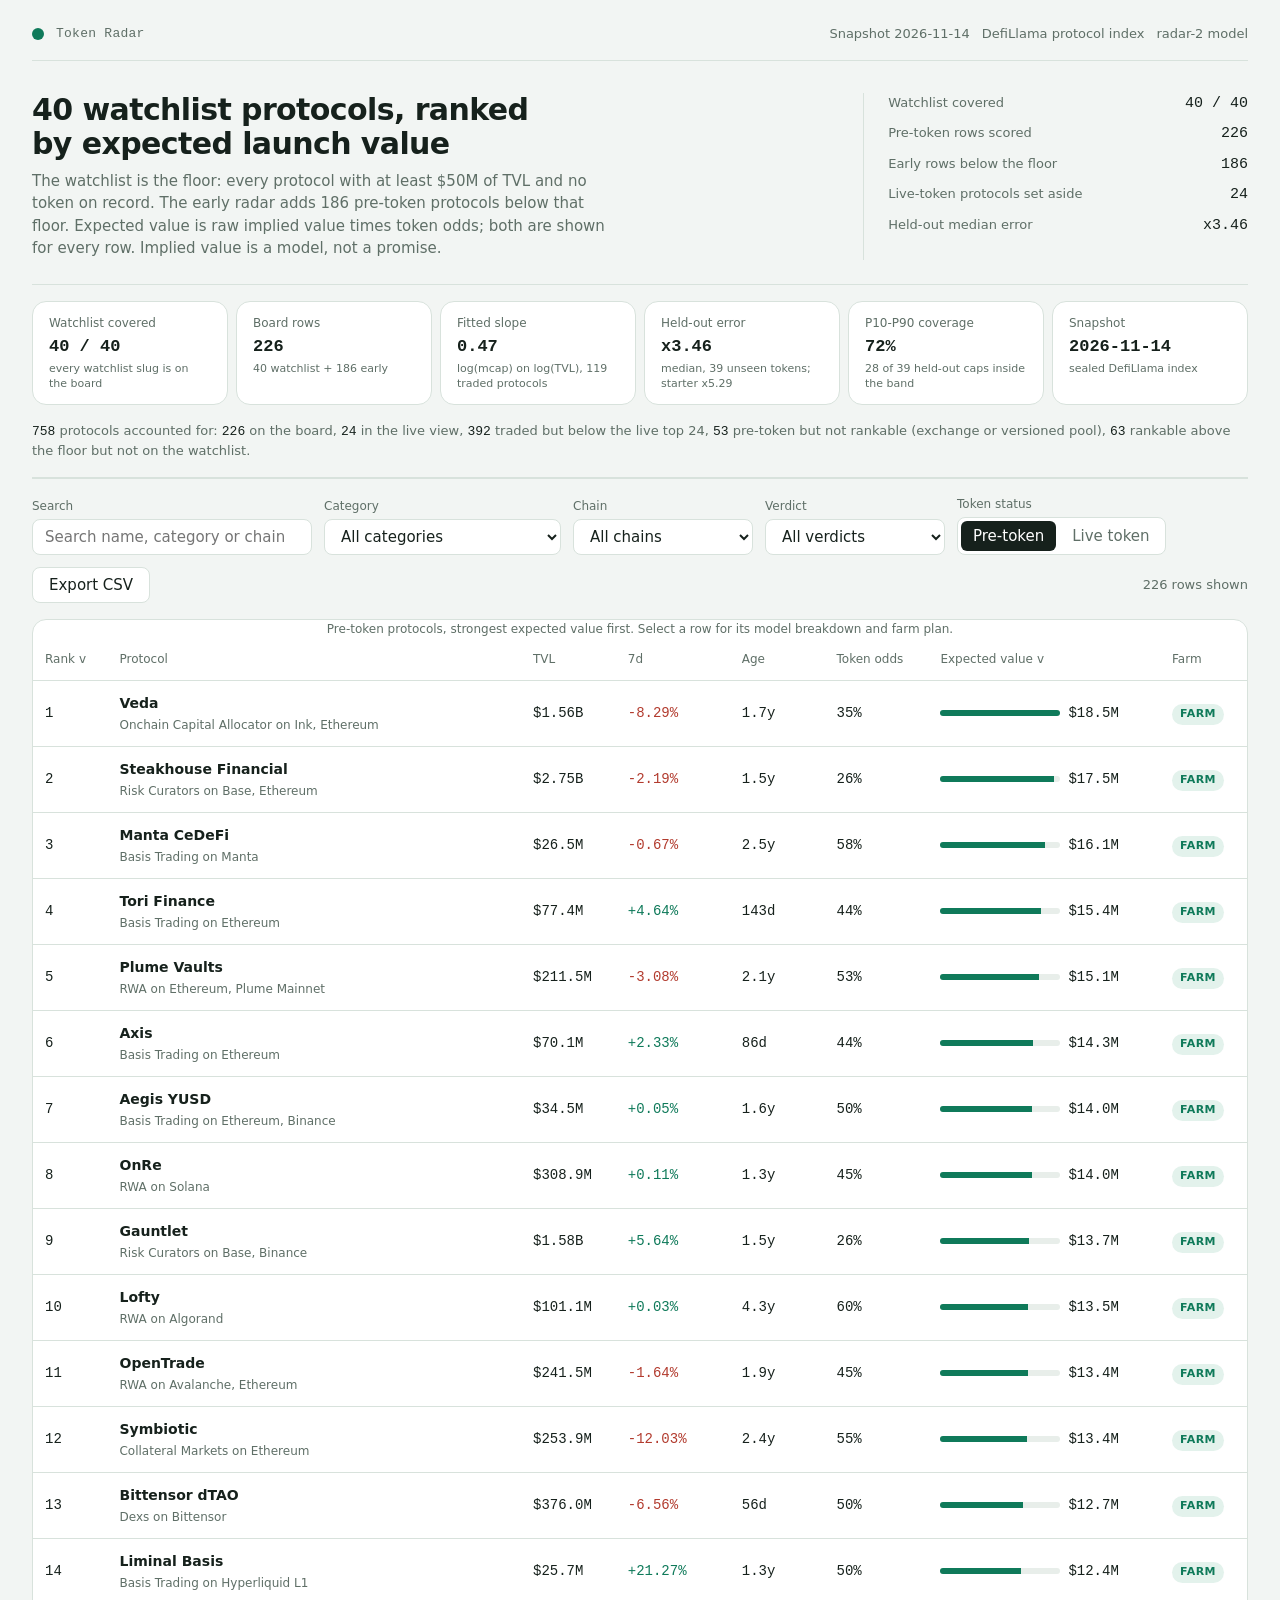
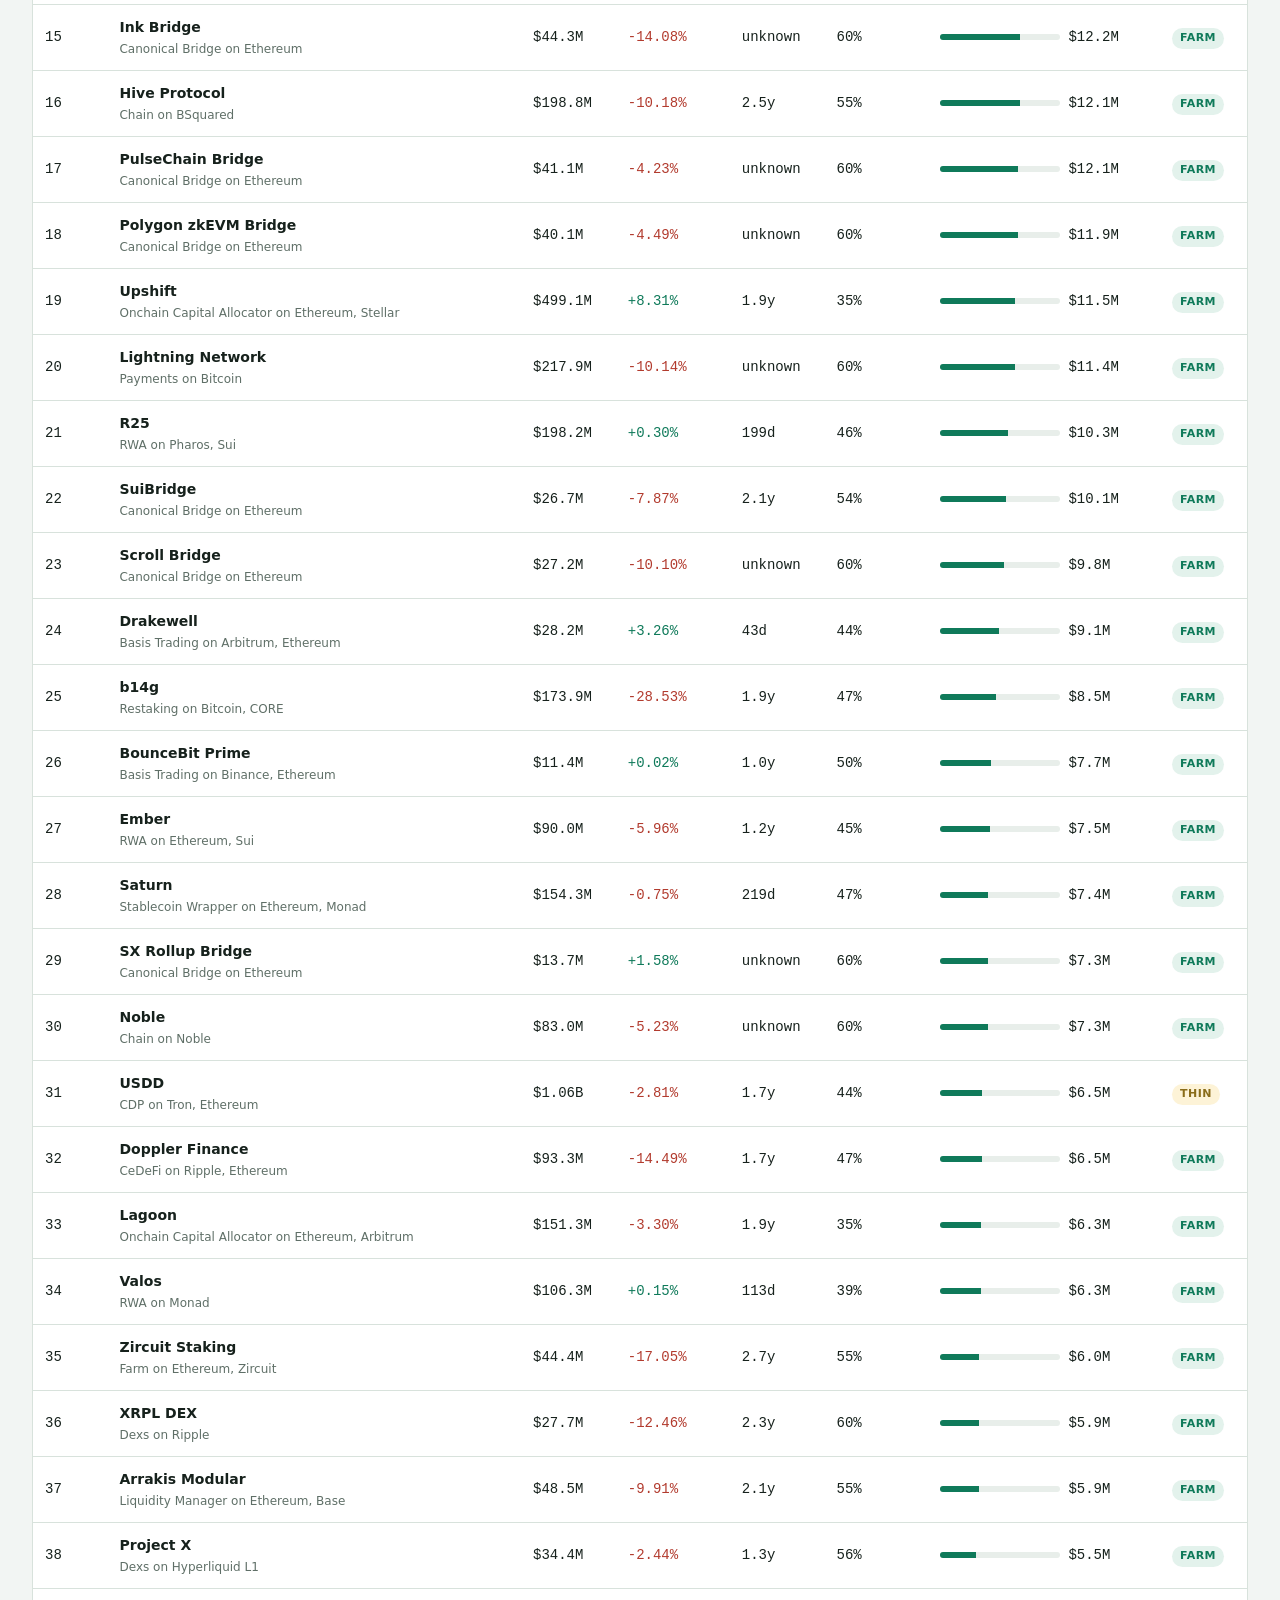
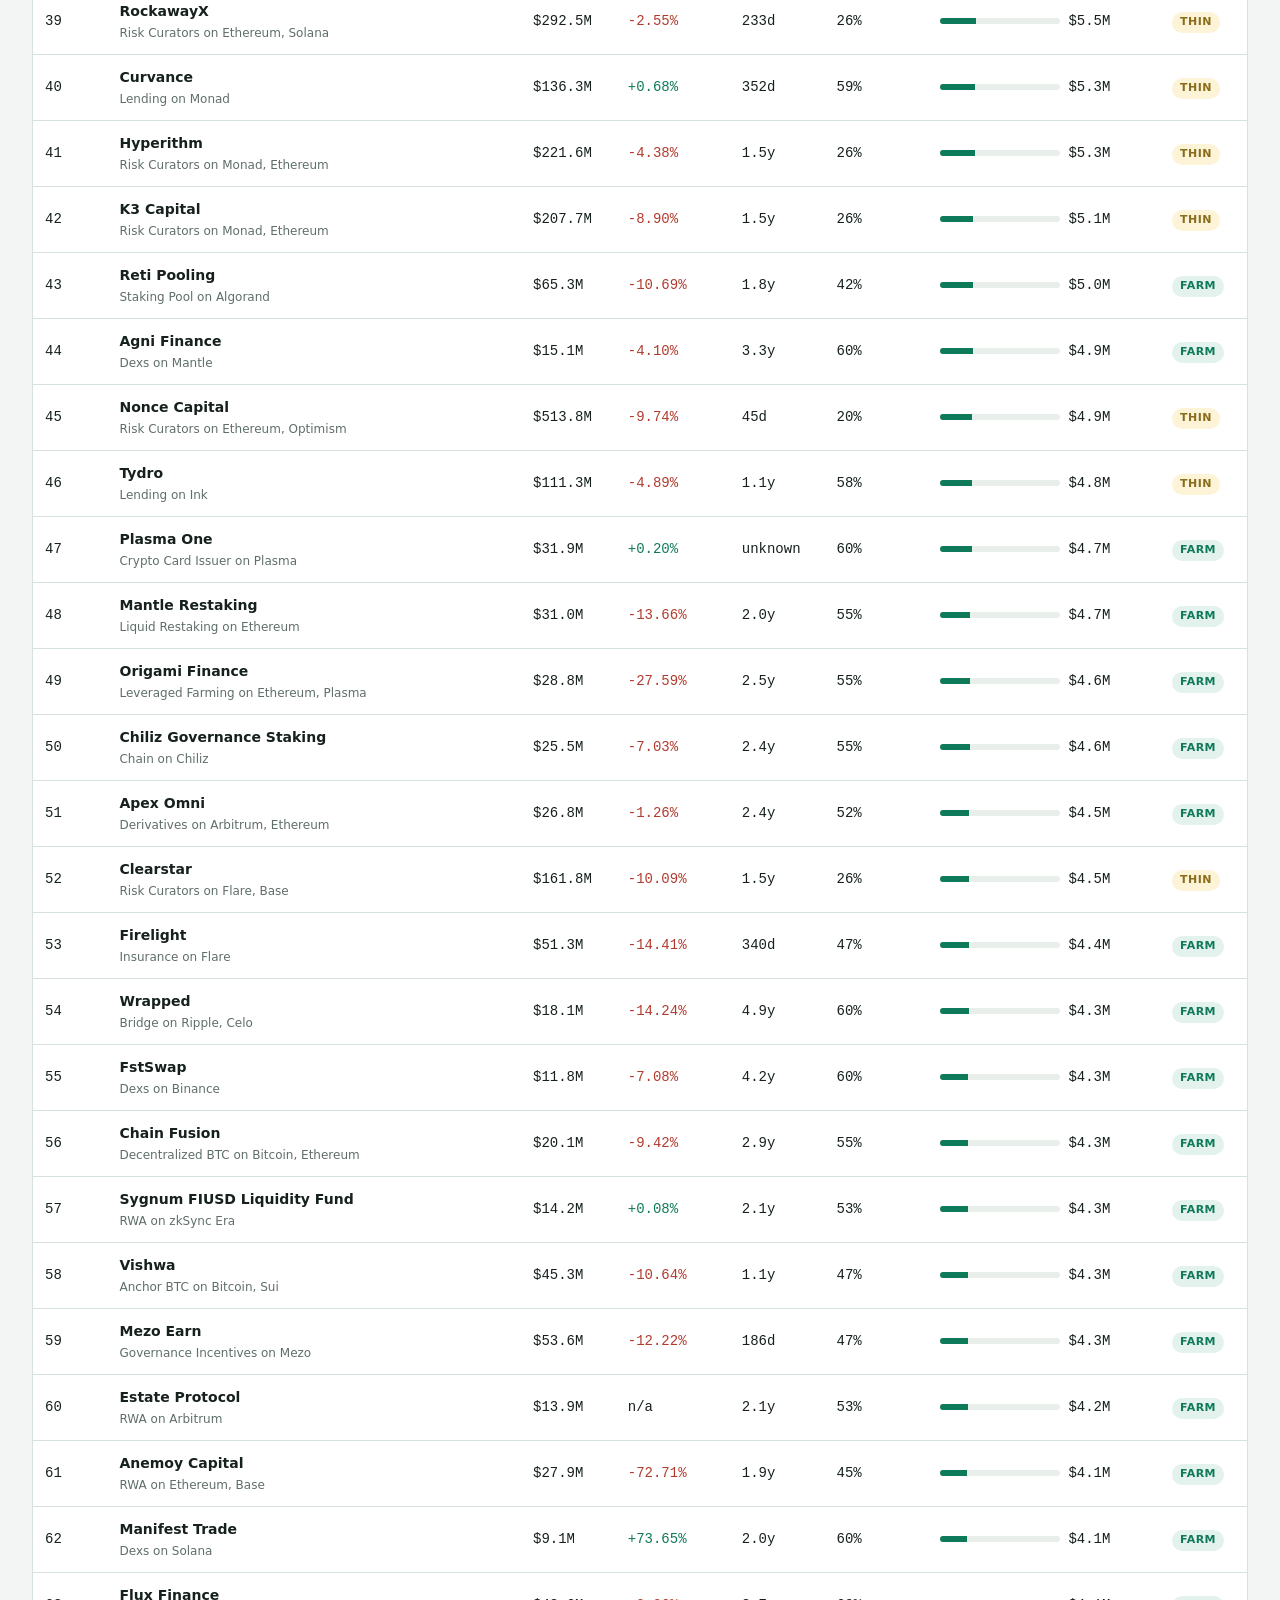
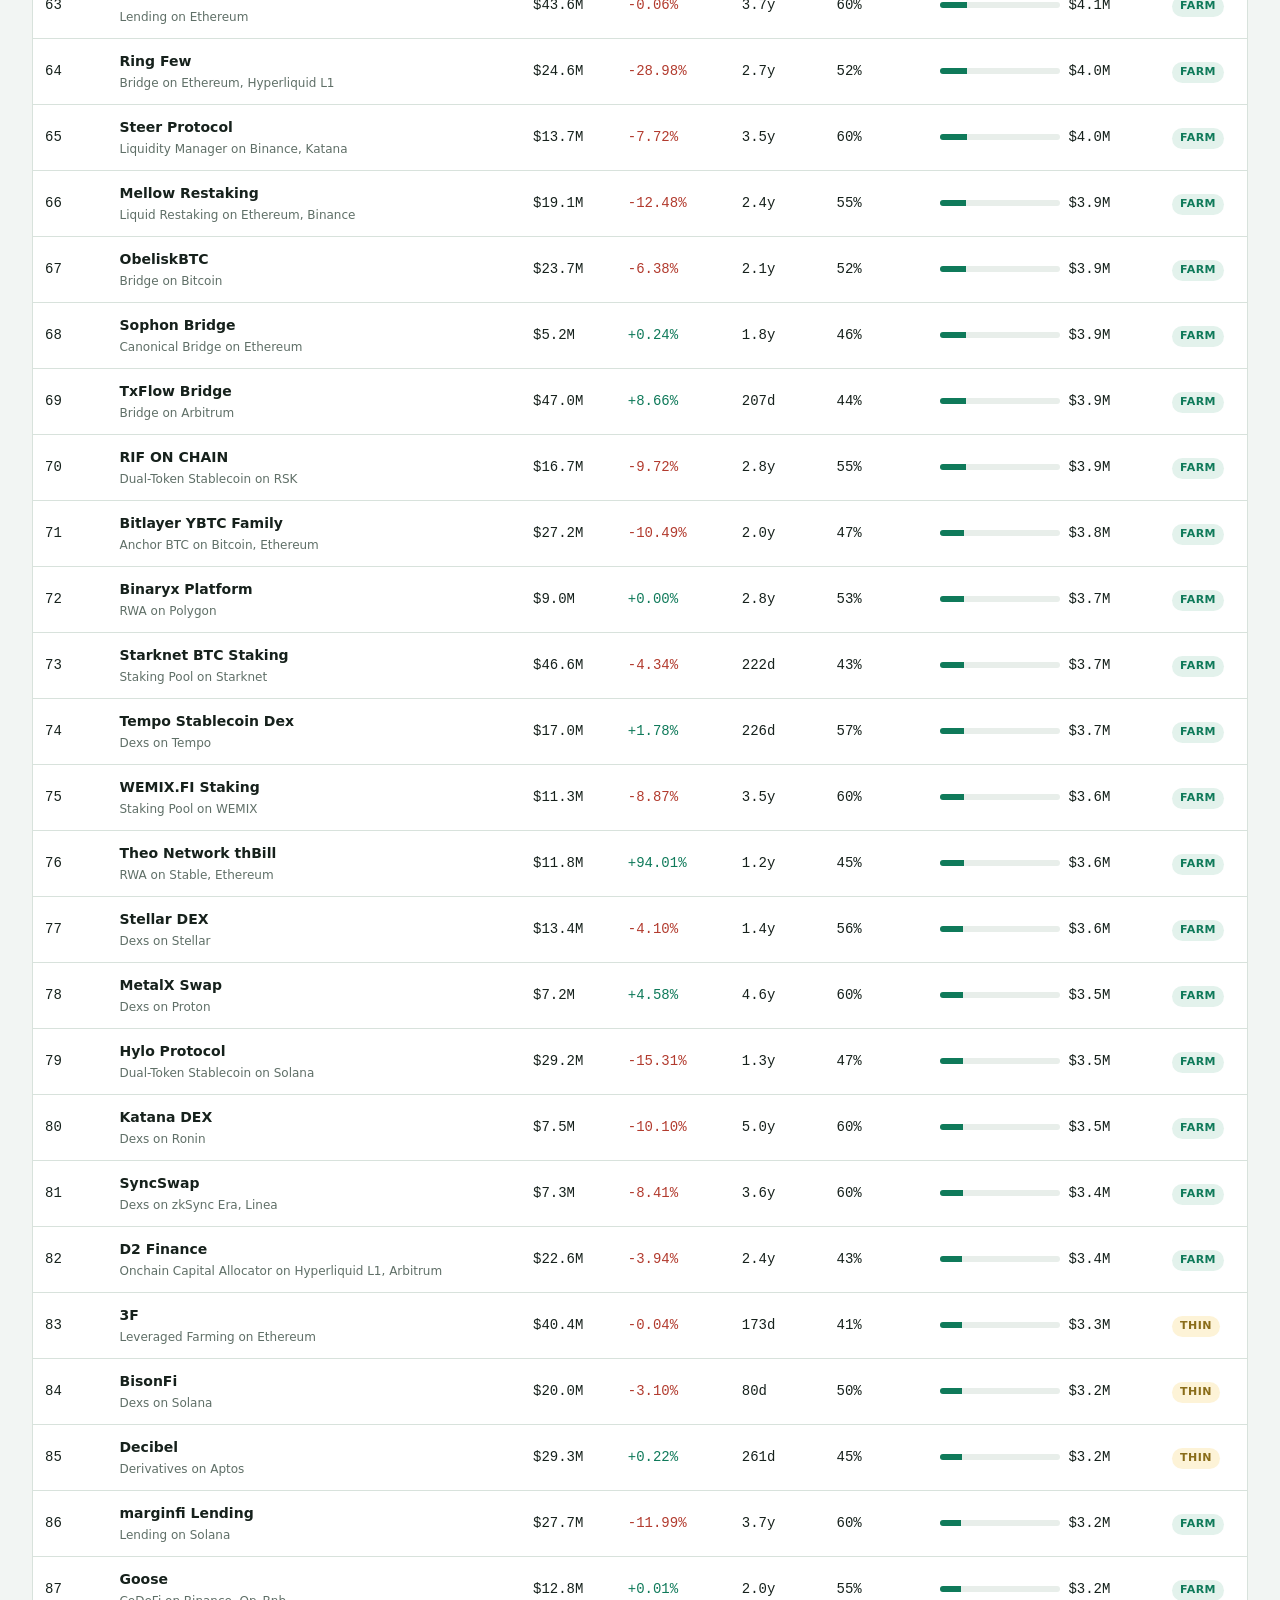
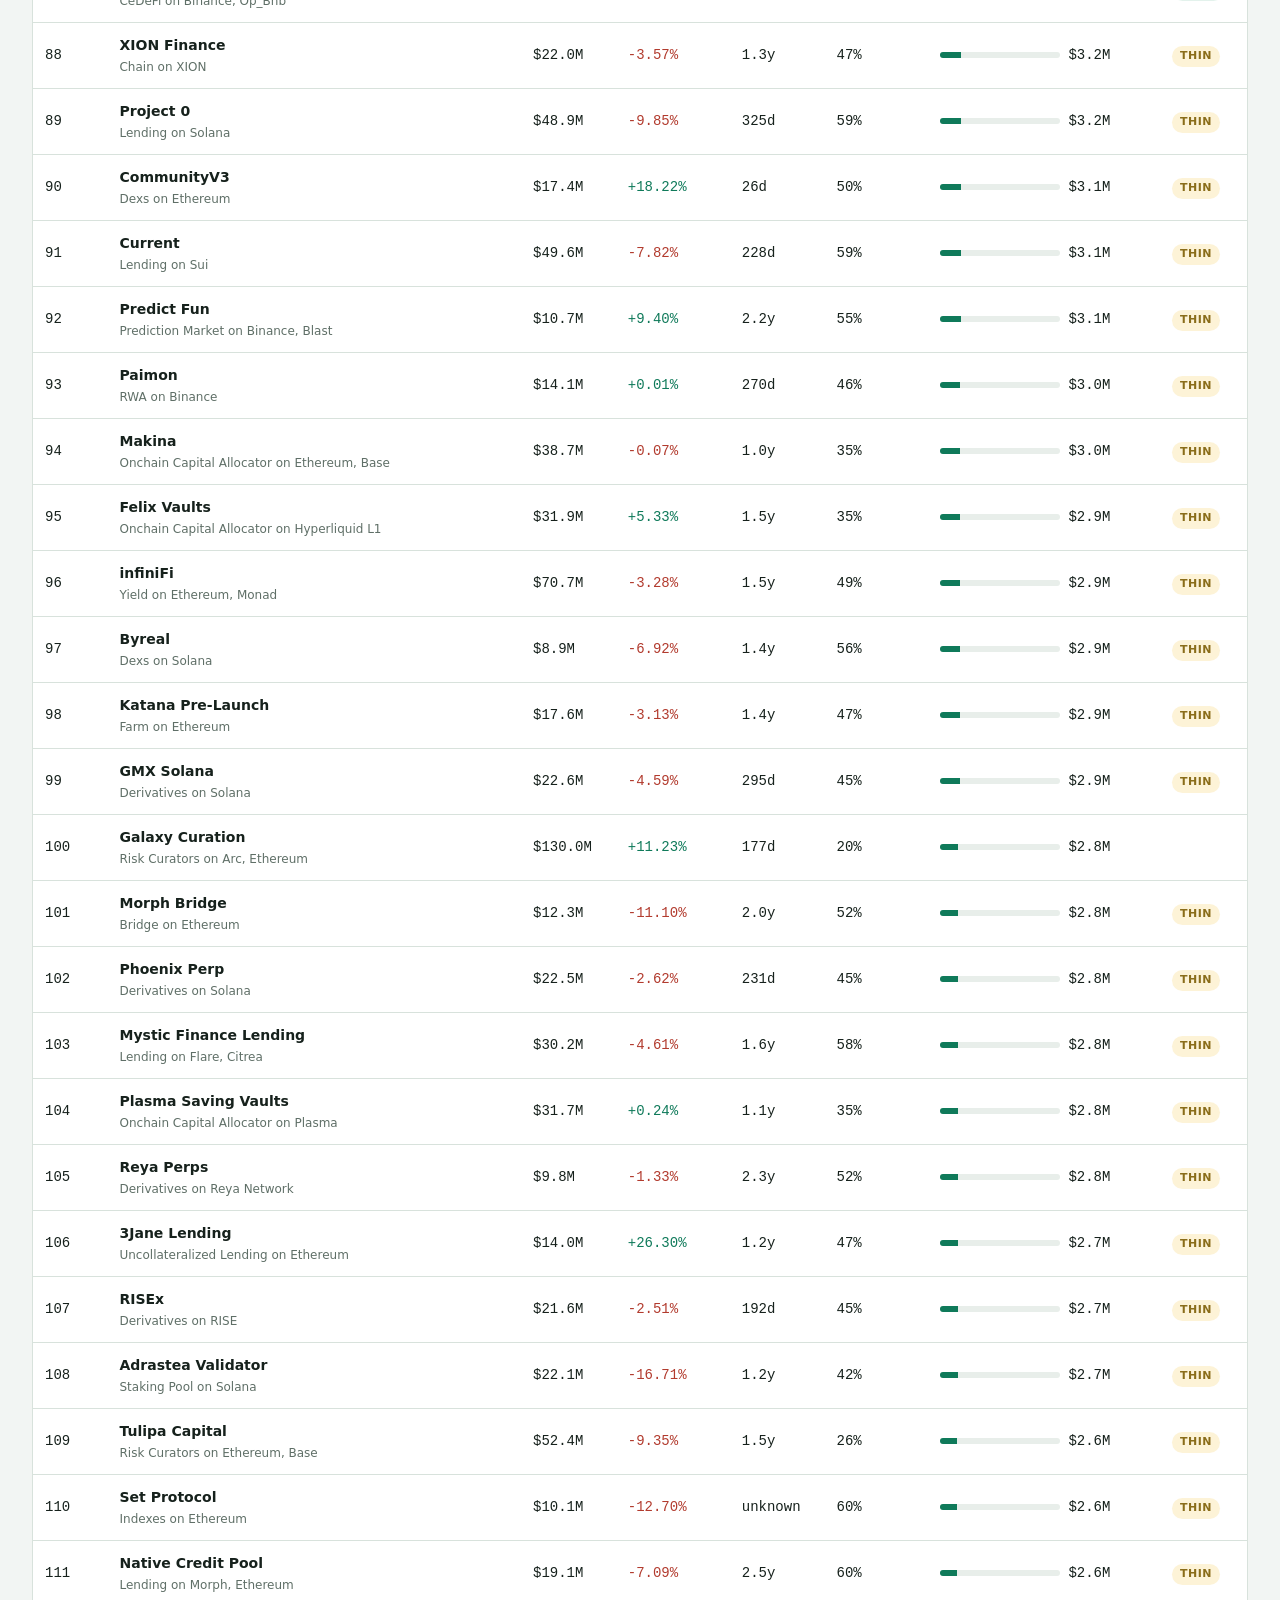
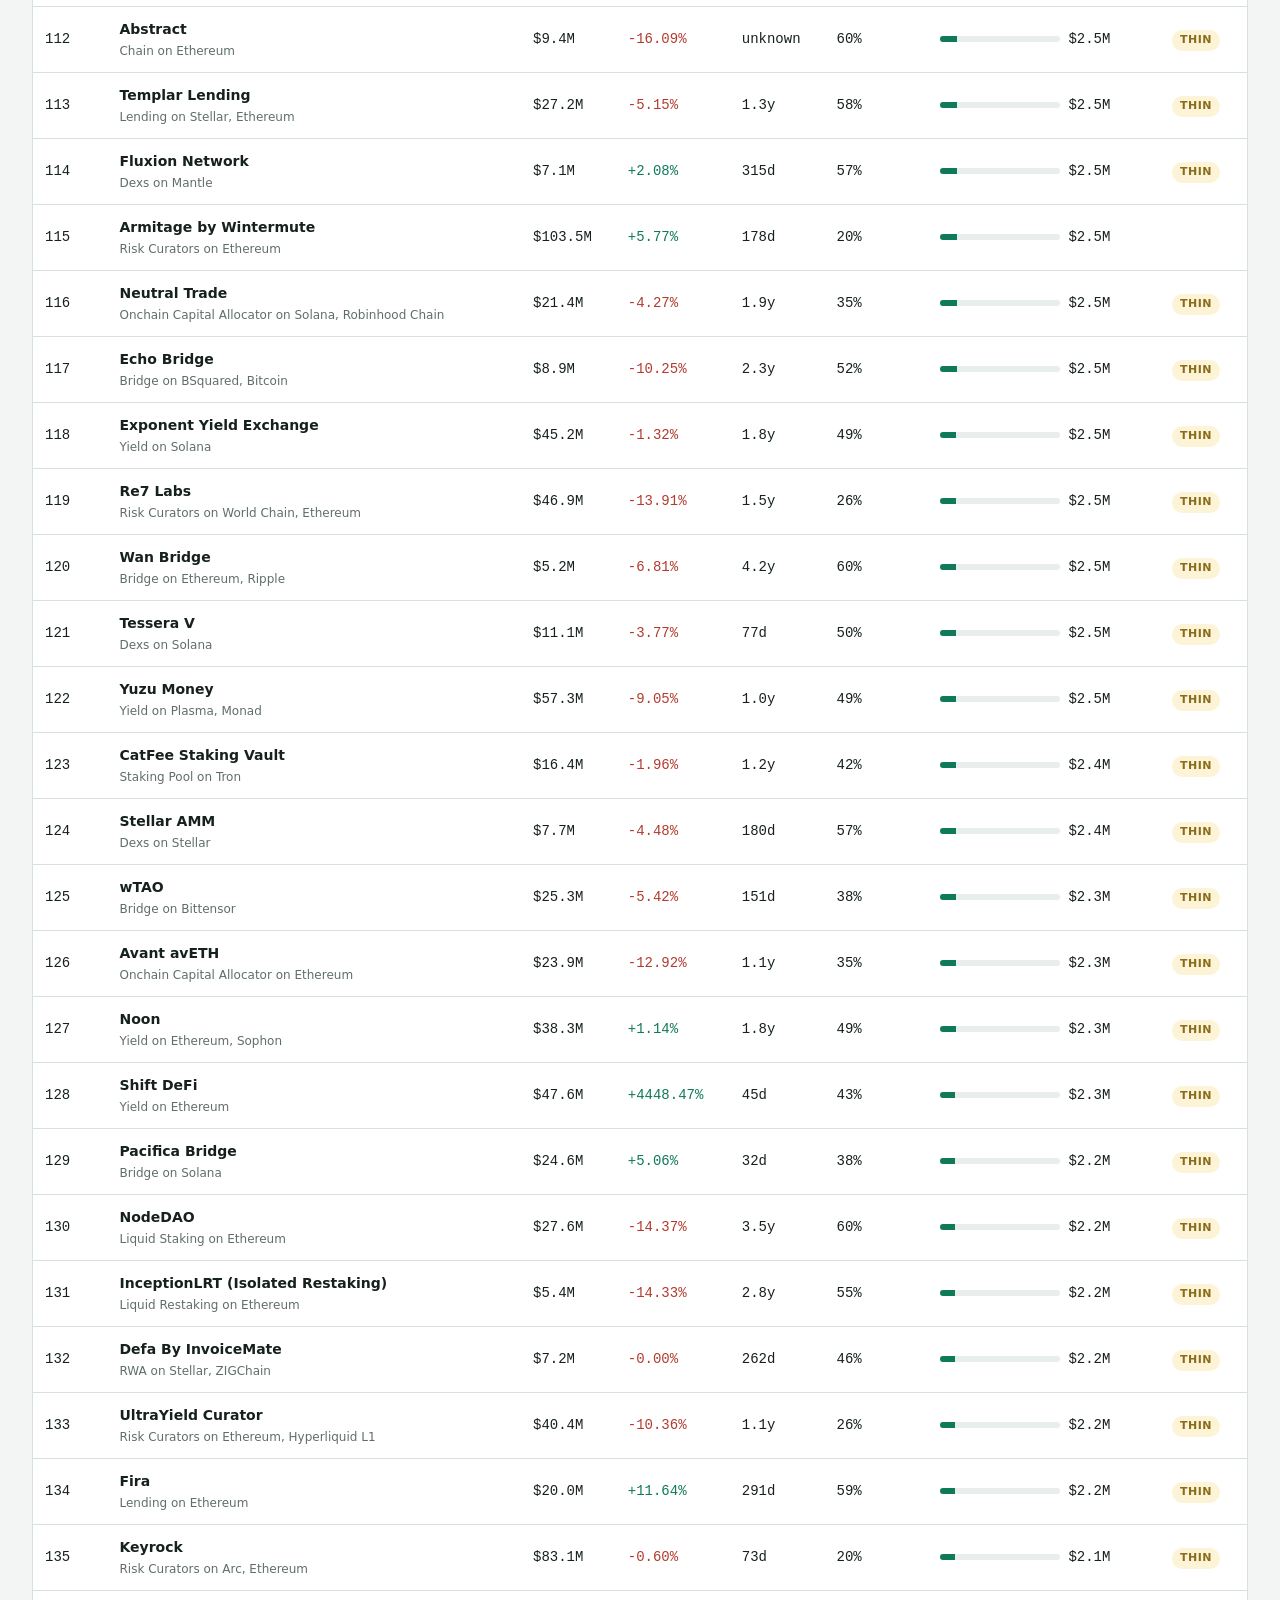
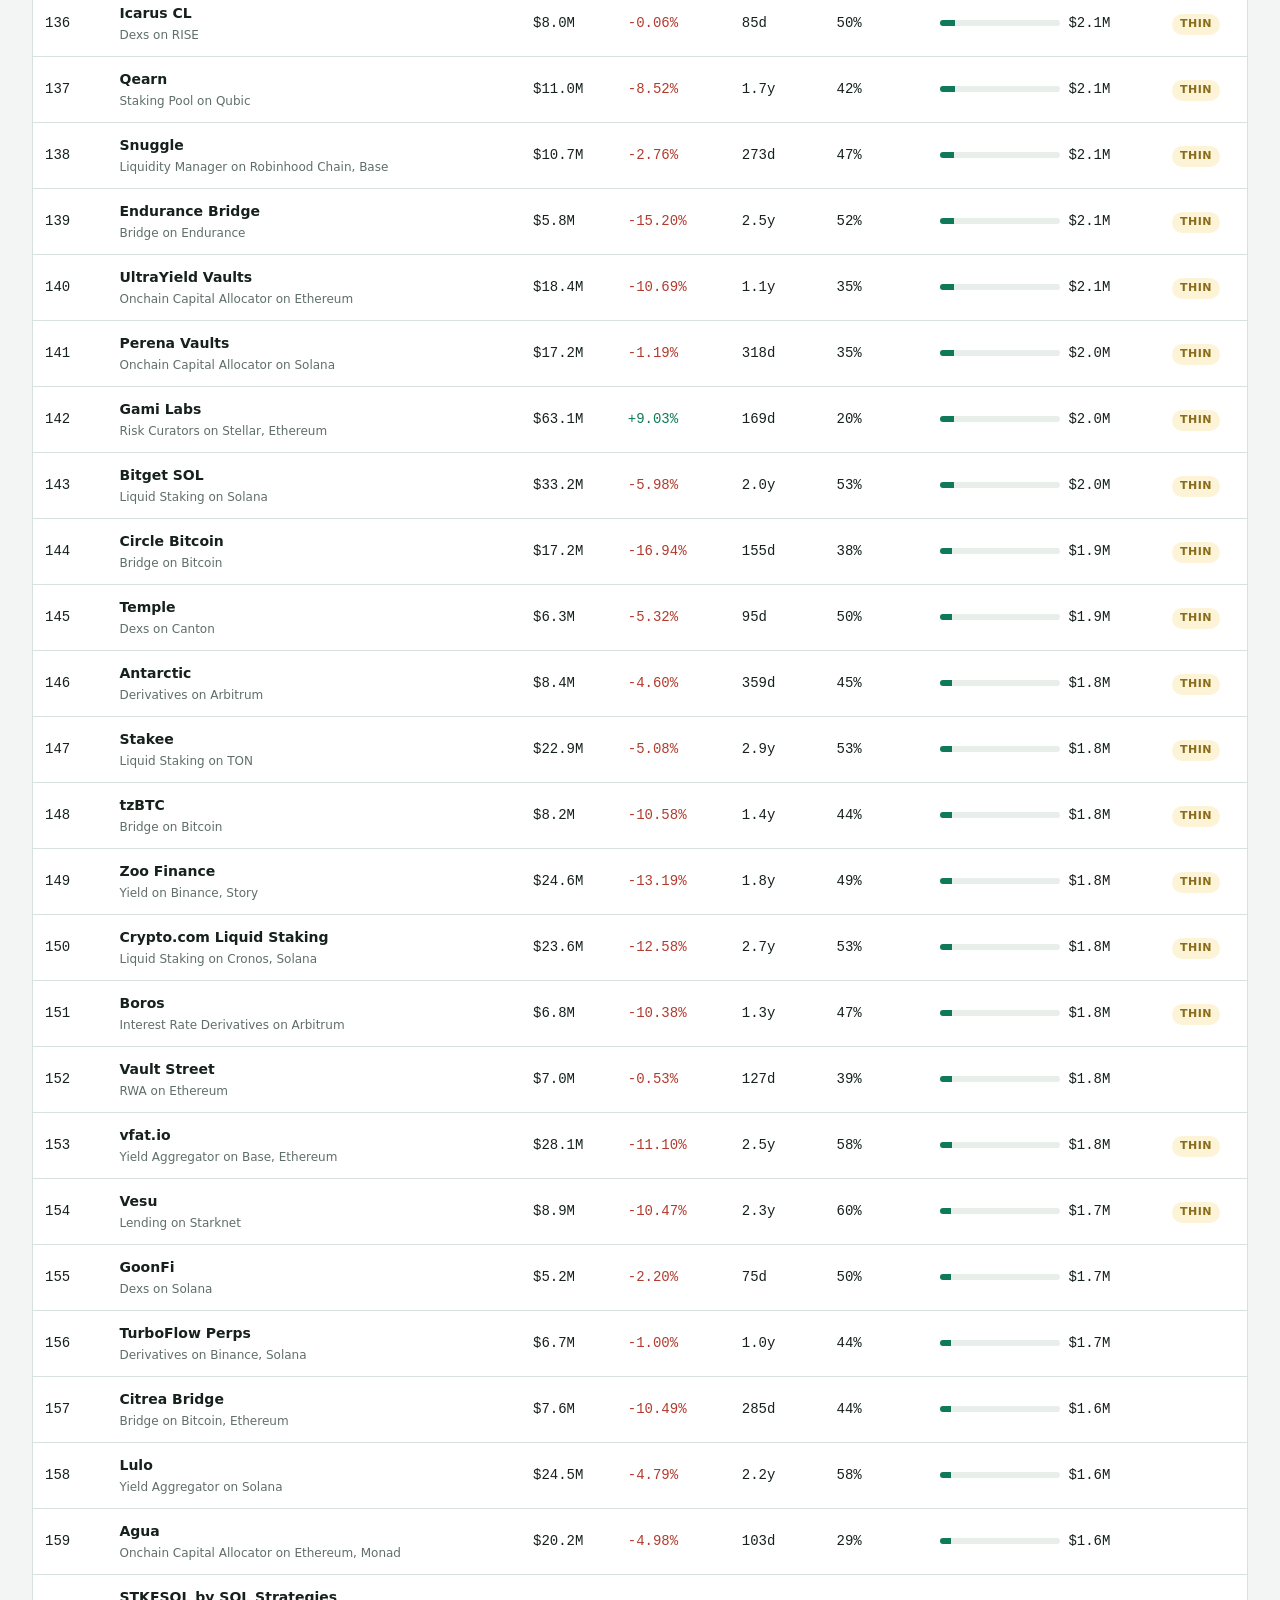
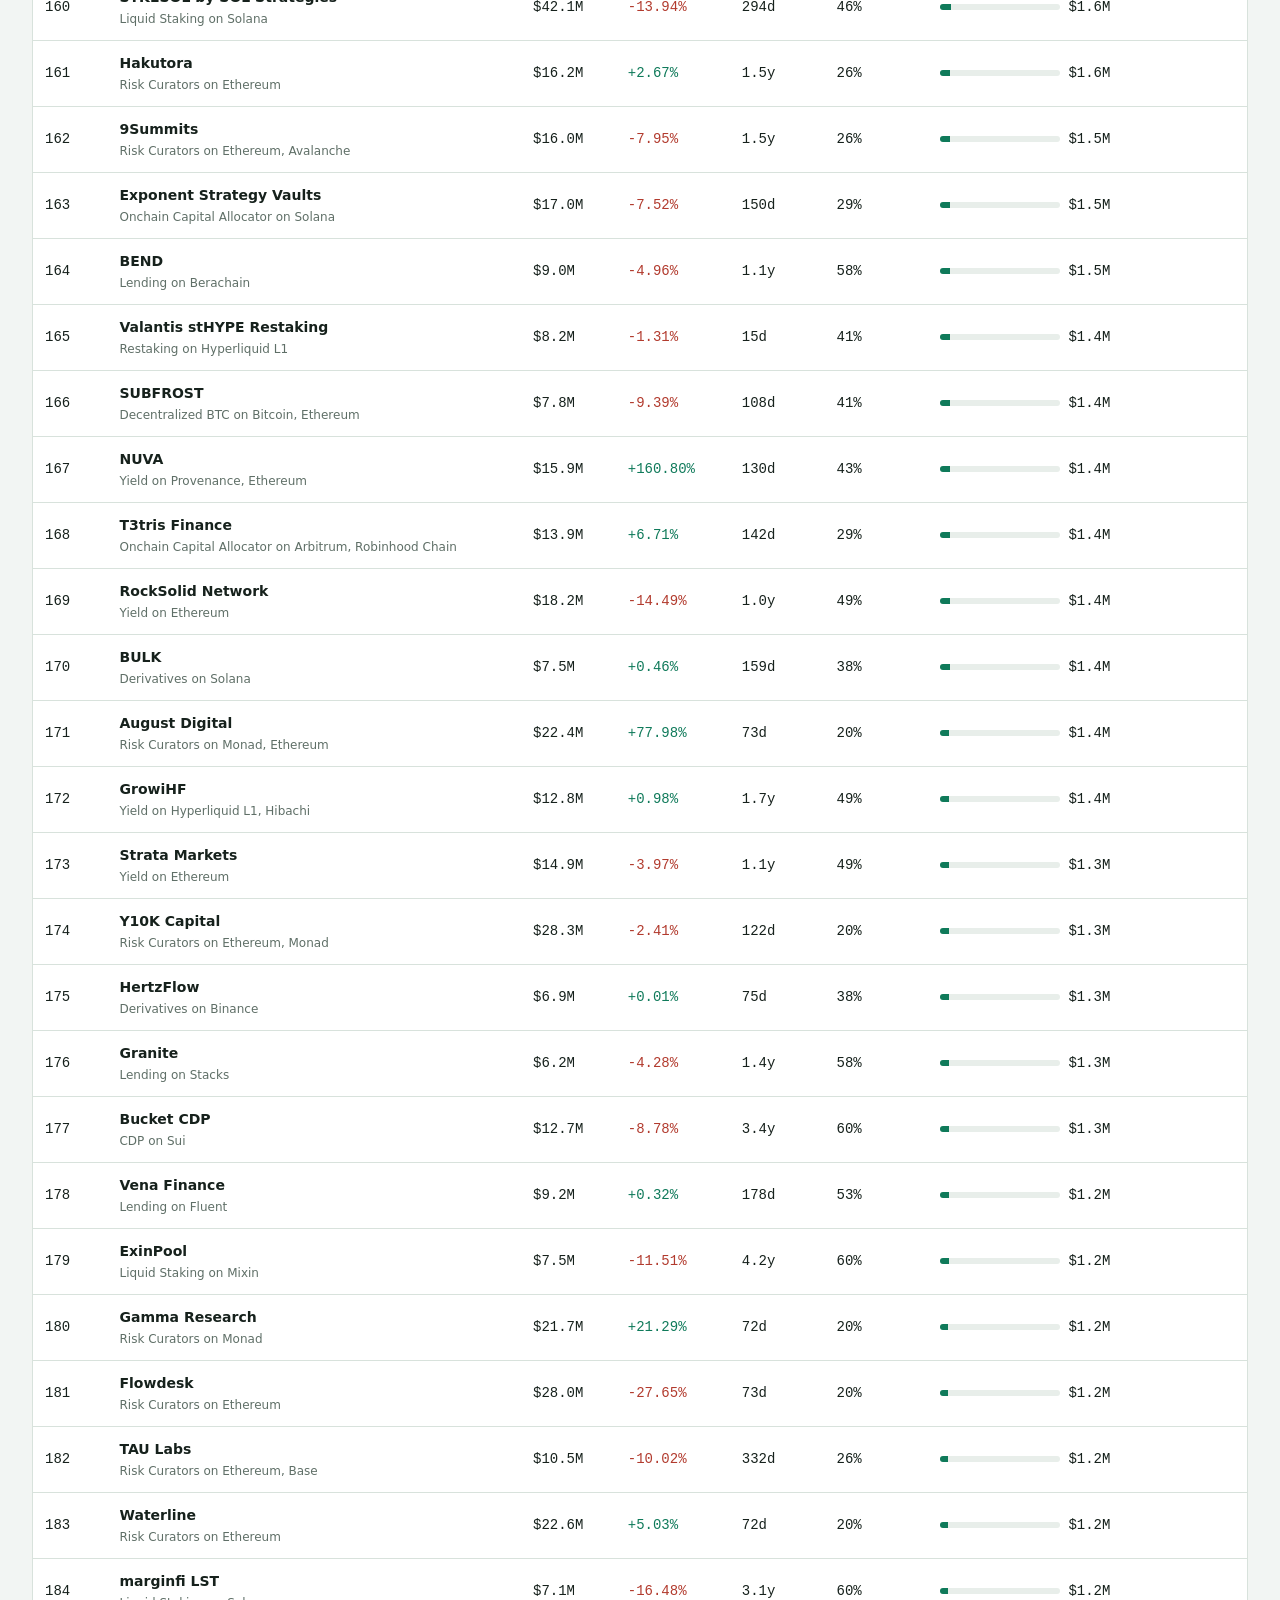
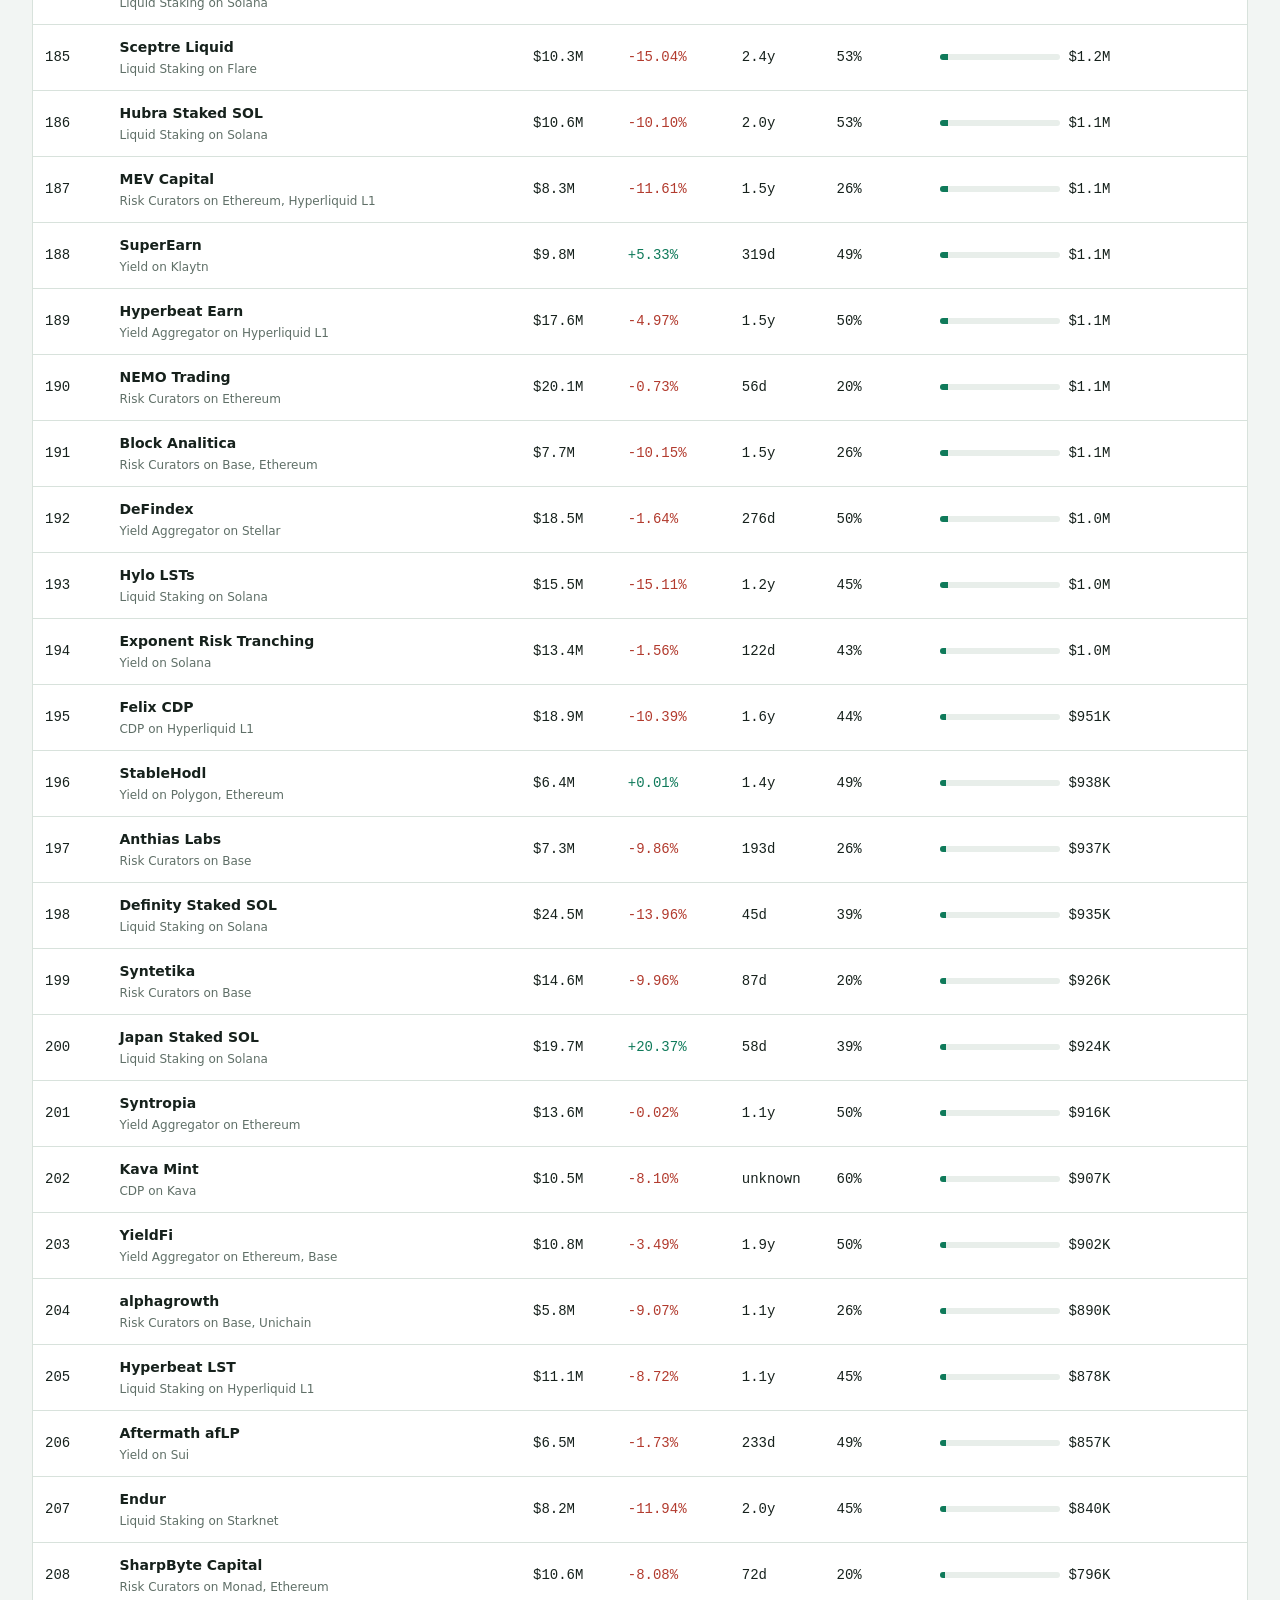
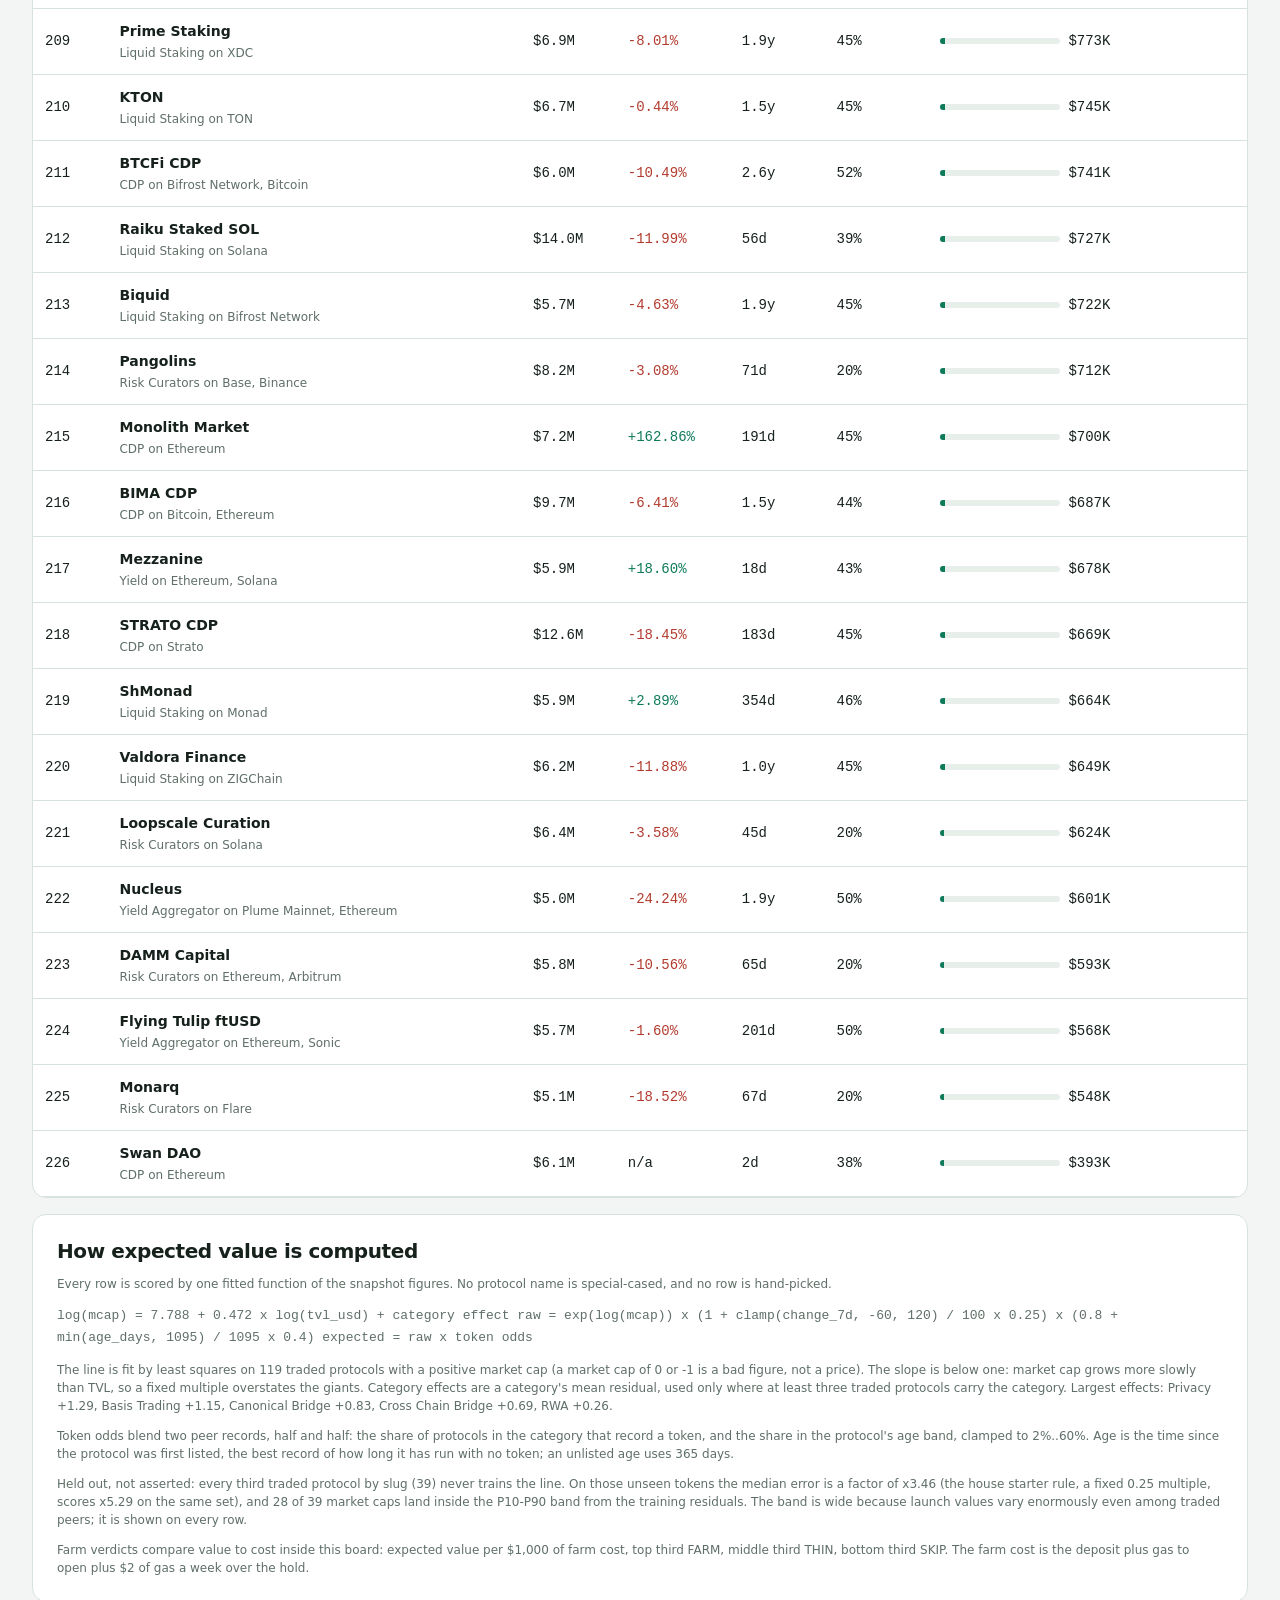
==== commit 52442f6a: "Push actually-fixed preview.html (previous commit pushed the stale copy)" ====
--- a/preview.html
+++ b/preview.html
@@ -202,18 +202,9 @@
   var usd = new Intl.NumberFormat('en-US', { style: 'currency', currency: 'USD', maximumFractionDigits: 0 });
   function fmtUsd(n) {
     if (n === null || n === undefined || !isFinite(n)) return 'n/a';
-    if (Math.abs(n) >= 1e9) return '
-</body>
-</html>
- + (n / 1e9).toFixed(2) + 'B';
-    if (Math.abs(n) >= 1e6) return '
-</body>
-</html>
- + (n / 1e6).toFixed(1) + 'M';
-    if (Math.abs(n) >= 1e3) return '
-</body>
-</html>
- + Math.round(n / 1e3) + 'K';
+    if (Math.abs(n) >= 1e9) return '$' + (n / 1e9).toFixed(2) + 'B';
+    if (Math.abs(n) >= 1e6) return '$' + (n / 1e6).toFixed(1) + 'M';
+    if (Math.abs(n) >= 1e3) return '$' + Math.round(n / 1e3) + 'K';
     return usd.format(n);
   }
   function fmtPct(n) {
@@ -345,10 +336,7 @@
     return el('section', { class: 'lede' },
       el('div', null,
         el('h1', { text: DATA.watchlist_size + ' watchlist protocols, ranked by expected launch value' }),
-        el('p', { text: 'The watchlist is the floor: every protocol with at least 
-</body>
-</html>
- + Math.round(DATA.floor_usd / 1e6) + 'M of TVL and no token on record. The early radar adds ' + DATA.early_size + ' pre-token protocols below that floor. Expected value is raw implied value times token odds; both are shown for every row. Implied value is a model, not a promise.' })
+        el('p', { text: 'The watchlist is the floor: every protocol with at least $' + Math.round(DATA.floor_usd / 1e6) + 'M of TVL and no token on record. The early radar adds ' + DATA.early_size + ' pre-token protocols below that floor. Expected value is raw implied value times token odds; both are shown for every row. Implied value is a model, not a promise.' })
       ),
       el('div', { class: 'facts' },
         el('div', { class: 'fact' }, el('span', { text: 'Watchlist covered' }), el('b', { text: DATA.watchlist_size + ' / ' + DATA.watchlist_size })),
@@ -590,10 +578,7 @@
         ['Age', fmtAge(r.age_days)], ['Raw implied', fmtUsd(r.raw_implied_value_usd)],
         ['Token odds', fmtOdds(r.token_odds)], ['Expected value', fmtUsd(r.implied_value_usd)],
         ['P10-P90', fmtUsd(r.p10_usd) + ' - ' + fmtUsd(r.p90_usd)],
-        ['Farm cost', '
-</body>
-</html>
- + r.farm_cost_usd], ['Verdict', r.verdict]
+        ['Farm cost', '$' + r.farm_cost_usd], ['Verdict', r.verdict]
       ];
       return el('div', { class: 'compare-card' },
         el('h3', { text: r.name }),
@@ -654,13 +639,7 @@
     ));
     dialog.appendChild(el('section', { class: 'detail-section' },
       el('h3', { text: 'Farm plan' }),
-      el('p', { class: 'sub', text: 'Verdict ' + row.verdict + ': 
-</body>
-</html>
- + row.farm_cost_usd + ' to farm (deposit plus gas), 
-</body>
-</html>
- + Math.round(row.value_per_1000_cost).toLocaleString('en-US') + ' of expected value per $1,000 of cost.' }),
+      el('p', { class: 'sub', text: 'Verdict ' + row.verdict + ': $' + row.farm_cost_usd + ' to farm (deposit plus gas), $' + Math.round(row.value_per_1000_cost).toLocaleString('en-US') + ' of expected value per $1,000 of cost.' }),
       el('ol', { class: 'steps' }, row.farm_steps.map(function (s) {
         var at = s.indexOf(' Cost: ');
         var action = at >= 0 ? s.slice(0, at) : s;
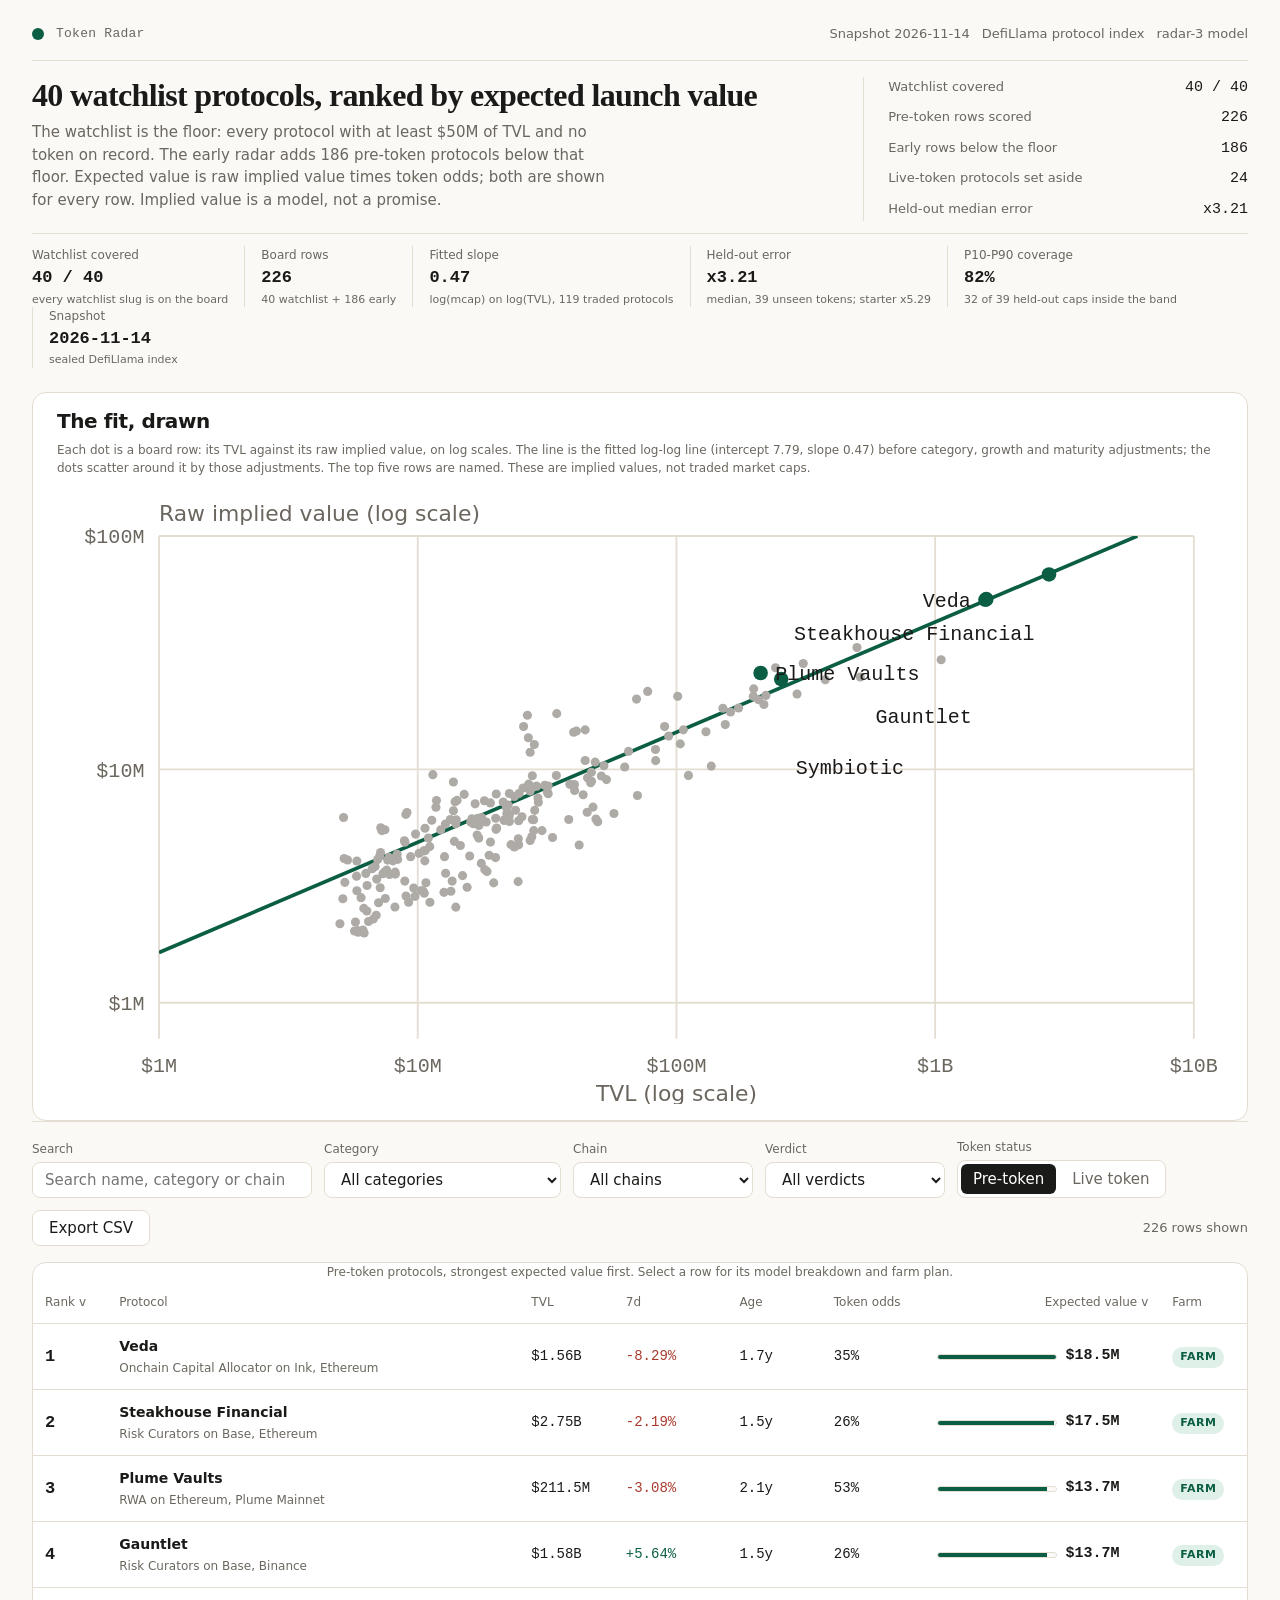
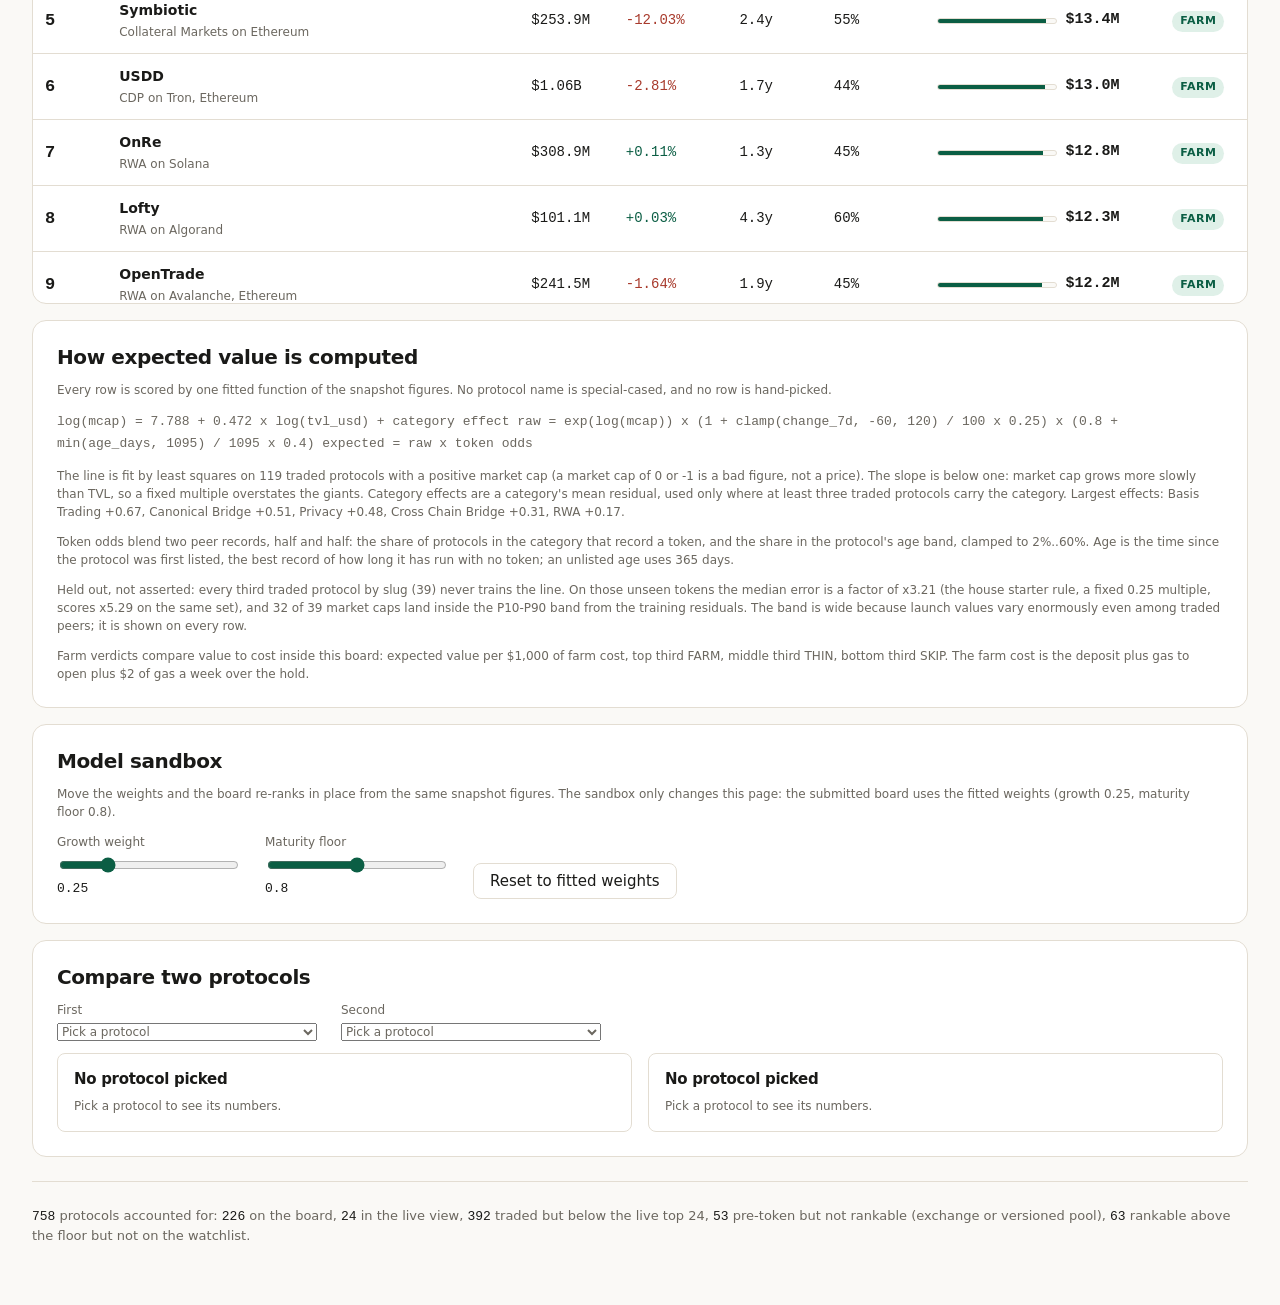
==== commit 721ac91a: "v2: radar-3 shrunk category effects, redesigned dashboard (scatter plot, headline bar, waterfall, wa" ====
--- a/preview.html
+++ b/preview.html
@@ -4,19 +4,20 @@
 <meta charset="utf-8">
 <meta name="viewport" content="width=device-width, initial-scale=1">
 <title>Token Radar: pre-token protocols ranked by expected launch value</title>
-<style>/* Token Radar's plain theme. The five palette values, two radii and two families are the whole style;
+<style>/* Token Radar's plain theme. The palette values, two radii and three families are the whole style;
    everything else is spacing, a hairline and a type step. */
 :root {
-  --canvas: #f2f5f3;
+  --canvas: #faf9f6;
   --surface: #ffffff;
-  --ink: #16211c;
-  --muted: #5f6f67;
-  --border: #d8e2dc;
-  --accent: #0f7a5a;
-  --negative: #b23b2e;
+  --ink: #1a1a18;
+  --muted: #6b675f;
+  --border: #e3ddd2;
+  --accent: #0b5e44;
+  --negative: #a83a2c;
   --radius-control: 8px;
   --radius-panel: 14px;
   --font-body: system-ui, -apple-system, "Segoe UI", sans-serif;
+  --font-display: Georgia, "Times New Roman", serif;
   --font-num: ui-monospace, "SF Mono", Menlo, monospace;
   --step-1: 4px;
   --step-2: 8px;
@@ -37,7 +38,7 @@
   text-wrap: pretty;
 }
 h1, h2, h3 { margin: 0; letter-spacing: -0.02em; text-wrap: balance; }
-h1 { font-size: 30px; line-height: 1.15; font-weight: 600; }
+h1 { font-family: var(--font-display); font-size: 32px; line-height: 1.15; font-weight: 600; }
 h2 { font-size: 20px; line-height: 1.2; font-weight: 600; }
 h3 { font-size: 16px; line-height: 1.25; font-weight: 600; }
 p { margin: 0; }
@@ -61,7 +62,7 @@
 .brand-name { font-family: var(--font-num); font-size: 13px; letter-spacing: 0.02em; color: var(--muted); }
 .top-meta { display: flex; flex-wrap: wrap; gap: var(--step-3); justify-content: flex-end; color: var(--muted); font-size: 13px; }
 .top-meta span { white-space: nowrap; }
-.lede { display: grid; grid-template-columns: minmax(0, 1.35fr) minmax(280px, 0.65fr); gap: var(--step-6); padding: var(--step-6) 0 var(--step-5); }
+.lede { display: grid; grid-template-columns: minmax(0, 1.35fr) minmax(280px, 0.65fr); gap: var(--step-6); padding: var(--step-4) 0 var(--step-3); }
 .lede p { color: var(--muted); max-width: 62ch; margin-top: var(--step-2); }
 .facts { display: grid; gap: var(--step-2); align-content: start; border-left: 1px solid var(--border); padding-left: var(--step-5); }
 .fact { display: flex; align-items: baseline; justify-content: space-between; gap: var(--step-3); }
@@ -82,9 +83,10 @@
 .count { margin-left: auto; color: var(--muted); font-size: 13px; align-self: center; }
 
 .panel { background: var(--surface); border: 1px solid var(--border); border-radius: var(--radius-panel); overflow: hidden; }
-.table-wrap { overflow-x: auto; }
+.table-wrap { overflow-x: auto; max-height: 640px; overflow-y: auto; }
 table { width: 100%; border-collapse: collapse; font-size: 14px; }
 th, td { padding: var(--step-3) var(--step-3); border-bottom: 1px solid var(--border); text-align: left; vertical-align: middle; }
+thead th { position: sticky; top: 0; z-index: 2; background: var(--surface); }
 th { color: var(--muted); font-size: 12px; font-weight: 500; white-space: nowrap; }
 th button { display: inline-flex; align-items: center; gap: var(--step-1); border: 0; background: none; padding: 0; color: inherit; font: inherit; }
 th button:hover { color: var(--ink); }
@@ -92,12 +94,15 @@
 tbody tr:hover { background: var(--surface); }
 tbody tr[data-selected="true"] { background: color-mix(in srgb, var(--accent) 8%, var(--surface)); }
 .num { font-family: var(--font-num); font-variant-numeric: tabular-nums; white-space: nowrap; }
+.rank { font-family: var(--font-num); font-size: 17px; font-weight: 600; font-variant-numeric: tabular-nums; white-space: nowrap; }
+.expected { font-family: var(--font-num); font-size: 15px; font-weight: 700; font-variant-numeric: tabular-nums; white-space: nowrap; text-align: right; }
+th.expected-head { text-align: right; }
 .name { display: grid; gap: 2px; }
 .name b { font-weight: 600; }
 .sub { color: var(--muted); font-size: 12px; }
 .pos { color: var(--accent); }
 .neg { color: var(--negative); }
-.bar { width: 120px; height: 6px; border-radius: 3px; background: color-mix(in srgb, var(--border) 60%, var(--surface)); overflow: hidden; }
+.bar { width: 120px; height: 6px; border-radius: 3px; border: 1px solid var(--border); background: var(--canvas); overflow: hidden; flex: none; }
 .bar i { display: block; height: 100%; background: var(--accent); }
 .implied { display: flex; align-items: center; gap: var(--step-2); }
 .status { display: inline-flex; align-items: center; gap: 6px; color: var(--muted); font-size: 12px; white-space: nowrap; }
@@ -117,7 +122,7 @@
 }
 .detail[hidden] { display: none; }
 .detail { margin: 0 0 0 auto; max-height: 100%; }
-.detail::backdrop { background: rgba(22, 33, 28, 0.28); }
+.detail::backdrop { background: rgba(26, 26, 24, 0.28); }
 .detail-head { display: flex; align-items: start; justify-content: space-between; gap: var(--step-4); }
 .detail-head > div { min-width: 0; }
 .detail-head .sub { overflow-wrap: anywhere; }
@@ -129,25 +134,47 @@
 .equation { display: grid; gap: var(--step-2); font-family: var(--font-num); font-size: 13px; }
 .equation div { display: flex; justify-content: space-between; gap: var(--step-3); }
 .equation span { color: var(--muted); }
+/* Waterfall: the expected-value breakdown as steps, each bar's width from the log of its value. */
+.waterfall { display: grid; gap: var(--step-2); }
+.wf-row { display: grid; grid-template-columns: 118px minmax(0, 1fr) auto; gap: var(--step-2); align-items: center; font-size: 12px; }
+.wf-row span { color: var(--muted); white-space: nowrap; overflow: hidden; text-overflow: ellipsis; }
+.wf-track { height: 10px; border: 1px solid var(--border); border-radius: 3px; background: var(--canvas); overflow: hidden; }
+.wf-track i { display: block; height: 100%; background: var(--accent); }
+.wf-track i.dim { background: color-mix(in srgb, var(--accent) 45%, var(--surface)); }
+.wf-row b { font-family: var(--font-num); font-size: 12px; font-weight: 600; white-space: nowrap; }
+.wf-band { font-family: var(--font-num); font-size: 13px; }
 .steps { margin: 0; padding-left: var(--step-5); display: grid; gap: var(--step-3); }
 .steps li { padding-left: var(--step-1); }
 .steps b { display: block; font-weight: 500; }
 .cost { color: var(--muted); font-size: 12px; font-family: var(--font-num); }
 
-/* KPI strip: the board's headline numbers, read at a glance. */
-.kpis { display: grid; grid-template-columns: repeat(6, minmax(0, 1fr)); gap: var(--step-2); padding: var(--step-4) 0; border-top: 1px solid var(--border); }
-.kpi { background: var(--surface); border: 1px solid var(--border); border-radius: var(--radius-panel); padding: var(--step-3) var(--step-4); display: grid; gap: 2px; align-content: start; }
-.kpi span { color: var(--muted); font-size: 12px; }
-.kpi b { font-family: var(--font-num); font-size: 17px; font-weight: 600; }
-.kpi small { color: var(--muted); font-size: 11px; line-height: 1.4; }
-.accounted { color: var(--muted); font-size: 13px; padding: 0 0 var(--step-4); border-bottom: 1px solid var(--border); }
-.accounted b { color: var(--ink); font-family: var(--font-num); font-weight: 500; }
+/* Headline bar: the board's key numbers in one row, no boxes, split by hairlines. */
+.headline { display: flex; flex-wrap: wrap; align-items: stretch; gap: 0; padding: var(--step-3) 0; border-top: 1px solid var(--border); }
+.headline-item { display: grid; gap: 1px; align-content: center; padding: 0 var(--step-4); }
+.headline-item:first-child { padding-left: 0; }
+.headline-item + .headline-item { border-left: 1px solid var(--border); }
+.headline-item span { color: var(--muted); font-size: 12px; white-space: nowrap; }
+.headline-item b { font-family: var(--font-num); font-size: 17px; font-weight: 600; white-space: nowrap; }
+.headline-item small { color: var(--muted); font-size: 11px; line-height: 1.4; white-space: nowrap; }
+/* Scatter plot: the fit drawn as log-log SVG, between the headline and the controls. */
+.scatter { margin-top: var(--step-3); padding: var(--step-4) var(--step-5); display: grid; gap: var(--step-2); }
+.scatter svg { width: 100%; height: auto; display: block; }
+.scatter .axis { font-family: var(--font-num); font-size: 11px; fill: var(--muted); }
+.scatter .axis-title { font-size: 12px; fill: var(--muted); }
+.scatter .grid { stroke: var(--border); stroke-width: 1; }
+.scatter .fit-line { stroke: var(--accent); stroke-width: 2; fill: none; }
+.scatter .dot { fill: color-mix(in srgb, var(--muted) 55%, var(--surface)); }
+.scatter .dot-top { fill: var(--accent); }
+.scatter .dot-label { font-family: var(--font-num); font-size: 11px; fill: var(--ink); }
+/* Footer: the coverage accounting, kept in full, out of the way. */
+.page-foot { color: var(--muted); font-size: 13px; padding: var(--step-5) 0 var(--step-3); border-top: 1px solid var(--border); margin-top: var(--step-5); }
+.page-foot b { color: var(--ink); font-family: var(--font-num); font-weight: 500; }
 
 /* Farm verdicts: one word per row, coloured by the board's value-to-cost tertile. */
 .verdict { display: inline-block; padding: 2px 8px; border-radius: 999px; font-size: 11px; font-weight: 600; letter-spacing: 0.04em; white-space: nowrap; }
-.verdict.farm { background: #e3f2ec; color: #0f7a5a; }
-.verdict.thin { background: #fdf3d7; color: #8a6d1a; }
-.verdict.skip { background: #eef1ef; color: #5f6f67; }
+.verdict.farm { background: #dff0e8; color: #0b5e44; }
+.verdict.thin { background: #f7ecd2; color: #7d6212; }
+.verdict.skip { background: #efede8; color: #6b675f; }
 
 /* Sandbox and compare: the board as a tool, below the table. */
 .tool { margin-top: var(--step-4); padding: var(--step-5); display: grid; gap: var(--step-3); }
@@ -169,7 +196,9 @@
   .lede { grid-template-columns: 1fr; gap: var(--step-4); }
   .facts { border-left: 0; border-top: 1px solid var(--border); padding-left: 0; padding-top: var(--step-4); }
   .field input { min-width: 0; width: 100%; }
-  .kpis { grid-template-columns: repeat(2, minmax(0, 1fr)); }
+  .headline { gap: var(--step-2) 0; }
+  .headline-item { padding: 0 var(--step-3); }
+  .headline-item:first-child { padding-left: 0; }
   .compare-grid { grid-template-columns: 1fr; }
 }
 @media (prefers-reduced-motion: reduce) {
@@ -180,9 +209,9 @@
 <body>
 <a class="skip" href="#board">Skip to the board</a>
 <main id="board" tabindex="-1" aria-busy="true"></main>
-<script>window.RADAR={"as_of":"2026-11-14","source":"DefiLlama https://api.llama.fi/protocols, fetched 2026-11-14T01:18:33.201Z","floor_usd":50000000,"model":{"growth_weight":0.25,"growth_floor":-60,"growth_cap":120,"maturity_floor":0.8,"maturity_range":0.4,"maturity_days":1095,"unknown_age_days":365},"model_version":"radar-2","watchlist_size":40,"board_size":226,"early_size":186,"live_size":24,"fit":{"intercept":7.788132074315818,"slope":0.47207595427668425,"category_effects":{"Basis Trading":1.1535990948318389,"Bridge":-0.02717743437209356,"CDP":-1.1016868796499508,"Canonical Bridge":0.8328914154447917,"Cross Chain Bridge":0.6884927159739731,"Dexs":0.15493478859706383,"Indexes":-0.034257155491072666,"Lending":-0.5427639174553561,"Liquid Staking":-0.8871433334137114,"Privacy":1.2904015822158037,"RWA":0.26082698424952827,"Yield":-0.6963435788461696,"Yield Aggregator":-1.0550992709988969},"category_odds":{"Basis Trading":0.6190476190476191,"Bridge":0.4909090909090909,"CDP":0.5,"CEX":0.25,"Canonical Bridge":0.53125,"Derivatives":0.5,"Dexs":0.7373737373737373,"Lending":0.7866666666666666,"Liquid Staking":0.5128205128205128,"Onchain Capital Allocator":0.3103448275862069,"RWA":0.5151515151515151,"Risk Curators":0.1282051282051282,"Staking Pool":0.45454545454545453,"Yield":0.5897435897435898,"Yield Aggregator":0.6086956521739131},"category_counts":{"Leveraged Farming":{"t":4,"n":6},"Uncollateralized Lending":{"t":0,"n":1},"Risk Curators":{"t":5,"n":39},"Lending":{"t":59,"n":75},"Chain":{"t":3,"n":8},"Cross Chain Bridge":{"t":6,"n":7},"Liquidity Manager":{"t":5,"n":8},"Canonical Bridge":{"t":17,"n":32},"Staking Pool":{"t":5,"n":11},"Basis Trading":{"t":13,"n":21},"Onchain Capital Allocator":{"t":9,"n":29},"Dexs":{"t":73,"n":99},"Launchpad":{"t":4,"n":4},"Derivatives":{"t":13,"n":26},"Yield":{"t":23,"n":39},"Farm":{"t":2,"n":5},"Synthetics":{"t":3,"n":3},"RWA":{"t":17,"n":33},"Liquid Staking":{"t":40,"n":78},"Collateral Management":{"t":1,"n":1},"Bridge":{"t":27,"n":55},"Yield Aggregator":{"t":14,"n":23},"Anchor BTC":{"t":2,"n":4},"Restaking":{"t":4,"n":6},"CEX":{"t":14,"n":56},"Liquid Restaking":{"t":6,"n":9},"CDP":{"t":10,"n":20},"NFT Marketplace":{"t":1,"n":1},"Interest Rate Derivatives":{"t":0,"n":1},"Decentralized BTC":{"t":1,"n":3},"Indexes":{"t":5,"n":6},"Decentralized AI":{"t":1,"n":1},"CDP Manager":{"t":1,"n":2},"Options":{"t":3,"n":3},"CeDeFi":{"t":1,"n":3},"Crypto Card Issuer":{"t":1,"n":2},"OTC Marketplace":{"t":0,"n":1},"Insurance":{"t":1,"n":2},"Token Locker":{"t":5,"n":5},"Algo-Stables":{"t":2,"n":2},"Dual-Token Stablecoin":{"t":2,"n":4},"Restaked BTC":{"t":1,"n":3},"Payments":{"t":2,"n":3},"Stablecoin Issuer":{"t":1,"n":1},"Governance Incentives":{"t":1,"n":2},"AI Agents":{"t":2,"n":2},"Prediction Market":{"t":1,"n":3},"Privacy":{"t":3,"n":4},"Options Vault":{"t":0,"n":1},"Stablecoin Wrapper":{"t":0,"n":2},"Collateral Markets":{"t":0,"n":1},"Reserve Currency":{"t":1,"n":1},"DOR":{"t":1,"n":1}},"age_odds":{"1-2y":0.3825136612021858,"180-365d":0.3972602739726027,"2-3y":0.5467625899280576,"<180d":0.26436781609195403,">3y":0.7914110429447853,"unknown":0.7876106194690266},"age_counts":{"<180d":{"t":23,"n":87},"1-2y":{"t":70,"n":183},"180-365d":{"t":29,"n":73},">3y":{"t":129,"n":163},"unknown":{"t":89,"n":113},"2-3y":{"t":76,"n":139}},"overall_odds":0.5488126649076517,"fitted_on":119,"validation":{"train_n":80,"test_n":39,"median_abs_log_err":1.2412053598149768,"median_factor":3.4597812336951783,"residual_p10":-2.1090936775851024,"residual_p90":2.2157164382414756,"coverage":0.717948717948718,"coverage_n":28,"starter_median_abs_log_err":1.6654547618118247,"starter_median_factor":5.288077518747963}},"accounted":{"total":758,"board":226,"live":24,"traded_not_live":392,"pre_token_not_rankable":53,"rankable_above_floor_not_watchlist":63},"rows":[{"rank":1,"slug":"veda","name":"Veda","category":"Onchain Capital Allocator","chains":["Ink","Ethereum","Optimism","Monad","Plasma","Hyperliquid L1","Arbitrum","Base","Berachain","Sonic","Binance","BOB","Scroll"],"tvl_usd":1563415482,"change_7d":-8.2898,"mcap_usd":null,"listed_at":"2025-02-20","age_days":632,"implied_value_usd":18465733,"raw_implied_value_usd":53303043,"token_odds":0.3464292443941963,"p10_usd":2240778,"p90_usd":169293379,"verdict":"FARM","farm_cost_usd":168,"value_per_1000_cost":109915077.353,"growth_multiplier":0.9793,"maturity_multiplier":1.0309,"category_effect":0,"farm_steps":["Use a fresh wallet that holds only the funds you plan to farm, and keep its seed phrase offline. Cost: under $3 of gas for the first transaction. Time: 5 minutes.","Deposit $150 into a Veda vault on Ink and keep the shares. Cost: $150 of capital and about $8 of gas. Time: 15 minutes to set up.","Make one qualifying action each week, such as a deposit, a borrow, a swap or a vote. Cost: about $2 of gas a week for 5 weeks. Time: 10 minutes a week.","Hold the position for at least 30 days so the activity is counted in more than one snapshot. Cost: the $150 stays in the position. Time: 30 days.","Before you withdraw, open the protocol's own points or rewards page and claim only from the link it publishes. Cost: no fee to check, and never pay to claim. Time: 10 minutes.","Write the wallet, the dates and every transaction in a farm log so you can repeat the position or unwind it. Cost: nothing but the log. Time: 5 minutes."]},{"rank":2,"slug":"steakhouse-financial","name":"Steakhouse Financial","category":"Risk Curators","chains":["Base","Ethereum","Robinhood Chain","Arbitrum","Solana","Monad","Arc","Katana","Polygon","Unichain","Corn"],"tvl_usd":2753981495,"change_7d":-2.1935,"mcap_usd":null,"listed_at":"2025-05-20","age_days":543,"implied_value_usd":17489227,"raw_implied_value_usd":68488677,"token_odds":0.255359394703657,"p10_usd":2122281,"p90_usd":160340798,"verdict":"FARM","farm_cost_usd":168,"value_per_1000_cost":104102542.413,"growth_multiplier":0.9945,"maturity_multiplier":0.9984,"category_effect":0,"farm_steps":["Use a fresh wallet that holds only the funds you plan to farm, and keep its seed phrase offline. Cost: under $3 of gas for the first transaction. Time: 5 minutes.","Deposit $150 into a Steakhouse Financial vault on Base and keep the shares. Cost: $150 of capital and about $8 of gas. Time: 15 minutes to set up.","Make one qualifying action each week, such as a deposit, a borrow, a swap or a vote. Cost: about $2 of gas a week for 5 weeks. Time: 10 minutes a week.","Hold the position for at least 30 days so the activity is counted in more than one snapshot. Cost: the $150 stays in the position. Time: 30 days.","Before you withdraw, open the protocol's own points or rewards page and claim only from the link it publishes. Cost: no fee to check, and never pay to claim. Time: 10 minutes.","Write the wallet, the dates and every transaction in a farm log so you can repeat the position or unwind it. Cost: nothing but the log. Time: 5 minutes."]},{"rank":3,"slug":"manta-cedefi","name":"Manta CeDeFi","category":"Basis Trading","chains":["Manta"],"tvl_usd":26526263,"change_7d":-0.6679,"mcap_usd":null,"listed_at":"2024-05-23","age_days":905,"implied_value_usd":16071710,"raw_implied_value_usd":27571743,"token_odds":0.5829051044878384,"p10_usd":1950268,"p90_usd":147345036,"verdict":"FARM","farm_cost_usd":64,"value_per_1000_cost":251120467.756,"growth_multiplier":0.9983,"maturity_multiplier":1.1306,"category_effect":1.1535990948318389,"farm_steps":["Use a fresh wallet that holds only the funds you plan to farm, and keep its seed phrase offline. Cost: under $3 of gas for the first transaction. Time: 5 minutes.","Deposit $50 of USDC into Manta CeDeFi on Manta and keep the position open. Cost: $50 of capital and about $4 of gas. Time: 15 minutes to set up.","Make one qualifying action each week, such as a deposit, a borrow, a swap or a vote. Cost: about $2 of gas a week for 5 weeks. Time: 10 minutes a week.","Hold the position for at least 30 days so the activity is counted in more than one snapshot. Cost: the $50 stays in the position. Time: 30 days.","Before you withdraw, open the protocol's own points or rewards page and claim only from the link it publishes. Cost: no fee to check, and never pay to claim. Time: 10 minutes.","Write the wallet, the dates and every transaction in a farm log so you can repeat the position or unwind it. Cost: nothing but the log. Time: 5 minutes."]},{"rank":4,"slug":"tori-finance","name":"Tori Finance","category":"Basis Trading","chains":["Ethereum"],"tvl_usd":77392441,"change_7d":4.6366,"mcap_usd":null,"listed_at":"2026-06-24","age_days":143,"implied_value_usd":15420916,"raw_implied_value_usd":34912036,"token_odds":0.44170771756978655,"p10_usd":1871296,"p90_usd":141378572,"verdict":"FARM","farm_cost_usd":72,"value_per_1000_cost":214179387.526,"growth_multiplier":1.0116,"maturity_multiplier":0.8522,"category_effect":1.1535990948318389,"farm_steps":["Use a fresh wallet that holds only the funds you plan to farm, and keep its seed phrase offline. Cost: under $3 of gas for the first transaction. Time: 5 minutes.","Deposit $50 of USDC into Tori Finance on Ethereum and keep the position open. Cost: $50 of capital and about $4 of gas. Time: 15 minutes to set up.","Make one qualifying action each week, such as a deposit, a borrow, a swap or a vote. Cost: about $2 of gas a week for 9 weeks. Time: 10 minutes a week.","Hold the position for at least 60 days so the activity is counted in more than one snapshot. Cost: the $50 stays in the position. Time: 60 days.","Before you withdraw, open the protocol's own points or rewards page and claim only from the link it publishes. Cost: no fee to check, and never pay to claim. Time: 10 minutes.","Write the wallet, the dates and every transaction in a farm log so you can repeat the position or unwind it. Cost: nothing but the log. Time: 5 minutes."]},{"rank":5,"slug":"plume-vaults","name":"Plume Vaults","category":"RWA","chains":["Ethereum","Plume Mainnet","Solana","Binance","Avalanche"],"tvl_usd":211537977,"change_7d":-3.081,"mcap_usd":null,"listed_at":"2024-10-26","age_days":749,"implied_value_usd":15079290,"raw_implied_value_usd":28400207,"token_odds":0.5309570525397864,"p10_usd":1829840,"p90_usd":138246557,"verdict":"FARM","farm_cost_usd":114,"value_per_1000_cost":132274476.245,"growth_multiplier":0.9923,"maturity_multiplier":1.0736,"category_effect":0.26082698424952827,"farm_steps":["Use a fresh wallet that holds only the funds you plan to farm, and keep its seed phrase offline. Cost: under $3 of gas for the first transaction. Time: 5 minutes.","Mint $100 of the protocol's yield asset on Ethereum and hold it. Cost: $100 of capital and about $4 of gas. Time: 15 minutes to set up.","Make one qualifying action each week, such as a deposit, a borrow, a swap or a vote. Cost: about $2 of gas a week for 5 weeks. Time: 10 minutes a week.","Hold the position for at least 30 days so the activity is counted in more than one snapshot. Cost: the $100 stays in the position. Time: 30 days.","Before you withdraw, open the protocol's own points or rewards page and claim only from the link it publishes. Cost: no fee to check, and never pay to claim. Time: 10 minutes.","Write the wallet, the dates and every transaction in a farm log so you can repeat the position or unwind it. Cost: nothing but the log. Time: 5 minutes."]},{"rank":6,"slug":"axis","name":"Axis","category":"Basis Trading","chains":["Ethereum"],"tvl_usd":70145354,"change_7d":2.3316,"mcap_usd":null,"listed_at":"2026-08-20","age_days":86,"implied_value_usd":14280033,"raw_implied_value_usd":32329144,"token_odds":0.44170771756978655,"p10_usd":1732852,"p90_usd":130918983,"verdict":"FARM","farm_cost_usd":72,"value_per_1000_cost":198333786.155,"growth_multiplier":1.0058,"maturity_multiplier":0.8314,"category_effect":1.1535990948318389,"farm_steps":["Use a fresh wallet that holds only the funds you plan to farm, and keep its seed phrase offline. Cost: under $3 of gas for the first transaction. Time: 5 minutes.","Deposit $50 of USDC into Axis on Ethereum and keep the position open. Cost: $50 of capital and about $4 of gas. Time: 15 minutes to set up.","Make one qualifying action each week, such as a deposit, a borrow, a swap or a vote. Cost: about $2 of gas a week for 9 weeks. Time: 10 minutes a week.","Hold the position for at least 60 days so the activity is counted in more than one snapshot. Cost: the $50 stays in the position. Time: 60 days.","Before you withdraw, open the protocol's own points or rewards page and claim only from the link it publishes. Cost: no fee to check, and never pay to claim. Time: 10 minutes.","Write the wallet, the dates and every transaction in a farm log so you can repeat the position or unwind it. Cost: nothing but the log. Time: 5 minutes."]},{"rank":7,"slug":"aegis-yusd","name":"Aegis YUSD","category":"Basis Trading","chains":["Ethereum","Binance"],"tvl_usd":34465848,"change_7d":0.0465,"mcap_usd":null,"listed_at":"2025-04-10","age_days":583,"implied_value_usd":14023562,"raw_implied_value_usd":28003404,"token_odds":0.5007806401249024,"p10_usd":1701730,"p90_usd":128567670,"verdict":"FARM","farm_cost_usd":64,"value_per_1000_cost":219118162.811,"growth_multiplier":1.0001,"maturity_multiplier":1.013,"category_effect":1.1535990948318389,"farm_steps":["Use a fresh wallet that holds only the funds you plan to farm, and keep its seed phrase offline. Cost: under $3 of gas for the first transaction. Time: 5 minutes.","Deposit $50 of USDC into Aegis YUSD on Ethereum and keep the position open. Cost: $50 of capital and about $4 of gas. Time: 15 minutes to set up.","Make one qualifying action each week, such as a deposit, a borrow, a swap or a vote. Cost: about $2 of gas a week for 5 weeks. Time: 10 minutes a week.","Hold the position for at least 30 days so the activity is counted in more than one snapshot. Cost: the $50 stays in the position. Time: 30 days.","Before you withdraw, open the protocol's own points or rewards page and claim only from the link it publishes. Cost: no fee to check, and never pay to claim. Time: 10 minutes.","Write the wallet, the dates and every transaction in a farm log so you can repeat the position or unwind it. Cost: nothing but the log. Time: 5 minutes."]},{"rank":8,"slug":"onre","name":"OnRe","category":"RWA","chains":["Solana"],"tvl_usd":308882355,"change_7d":0.1082,"mcap_usd":null,"listed_at":"2025-07-14","age_days":488,"implied_value_usd":13999224,"raw_implied_value_usd":31190303,"token_odds":0.44883258817685046,"p10_usd":1698776,"p90_usd":128344539,"verdict":"FARM","farm_cost_usd":114,"value_per_1000_cost":122800212.879,"growth_multiplier":1.0003,"maturity_multiplier":0.9783,"category_effect":0.26082698424952827,"farm_steps":["Use a fresh wallet that holds only the funds you plan to farm, and keep its seed phrase offline. Cost: under $3 of gas for the first transaction. Time: 5 minutes.","Mint $100 of the protocol's yield asset on Solana and hold it. Cost: $100 of capital and about $4 of gas. Time: 15 minutes to set up.","Make one qualifying action each week, such as a deposit, a borrow, a swap or a vote. Cost: about $2 of gas a week for 5 weeks. Time: 10 minutes a week.","Hold the position for at least 30 days so the activity is counted in more than one snapshot. Cost: the $100 stays in the position. Time: 30 days.","Before you withdraw, open the protocol's own points or rewards page and claim only from the link it publishes. Cost: no fee to check, and never pay to claim. Time: 10 minutes.","Write the wallet, the dates and every transaction in a farm log so you can repeat the position or unwind it. Cost: nothing but the log. Time: 5 minutes."]},{"rank":9,"slug":"gauntlet","name":"Gauntlet","category":"Risk Curators","chains":["Base","Binance","Ethereum","Arbitrum","Stable","Morph","Solana","Hyperliquid L1","Polygon","Optimism","Unichain","Katana","Arc","Tempo"],"tvl_usd":1577685462,"change_7d":5.645,"mcap_usd":null,"listed_at":"2025-05-20","age_days":543,"implied_value_usd":13709781,"raw_implied_value_usd":53688181,"token_odds":0.255359394703657,"p10_usd":1663653,"p90_usd":125690935,"verdict":"FARM","farm_cost_usd":168,"value_per_1000_cost":81605842.233,"growth_multiplier":1.0141,"maturity_multiplier":0.9984,"category_effect":0,"farm_steps":["Use a fresh wallet that holds only the funds you plan to farm, and keep its seed phrase offline. Cost: under $3 of gas for the first transaction. Time: 5 minutes.","Deposit $150 into a Gauntlet vault on Base and keep the shares. Cost: $150 of capital and about $8 of gas. Time: 15 minutes to set up.","Make one qualifying action each week, such as a deposit, a borrow, a swap or a vote. Cost: about $2 of gas a week for 5 weeks. Time: 10 minutes a week.","Hold the position for at least 30 days so the activity is counted in more than one snapshot. Cost: the $150 stays in the position. Time: 30 days.","Before you withdraw, open the protocol's own points or rewards page and claim only from the link it publishes. Cost: no fee to check, and never pay to claim. Time: 10 minutes.","Write the wallet, the dates and every transaction in a farm log so you can repeat the position or unwind it. Cost: nothing but the log. Time: 5 minutes."]},{"rank":10,"slug":"lofty","name":"Lofty","category":"RWA","chains":["Algorand"],"tvl_usd":101135900,"change_7d":0.025,"mcap_usd":null,"listed_at":"2022-08-04","age_days":1563,"implied_value_usd":13548820,"raw_implied_value_usd":22581367,"token_odds":0.6,"p10_usd":1644121,"p90_usd":124215243,"verdict":"FARM","farm_cost_usd":114,"value_per_1000_cost":118849297.989,"growth_multiplier":1.0001,"maturity_multiplier":1.2,"category_effect":0.26082698424952827,"farm_steps":["Use a fresh wallet that holds only the funds you plan to farm, and keep its seed phrase offline. Cost: under $3 of gas for the first transaction. Time: 5 minutes.","Mint $100 of the protocol's yield asset on Algorand and hold it. Cost: $100 of capital and about $4 of gas. Time: 15 minutes to set up.","Make one qualifying action each week, such as a deposit, a borrow, a swap or a vote. Cost: about $2 of gas a week for 5 weeks. Time: 10 minutes a week.","Hold the position for at least 30 days so the activity is counted in more than one snapshot. Cost: the $100 stays in the position. Time: 30 days.","Before you withdraw, open the protocol's own points or rewards page and claim only from the link it publishes. Cost: no fee to check, and never pay to claim. Time: 10 minutes.","Write the wallet, the dates and every transaction in a farm log so you can repeat the position or unwind it. Cost: nothing but the log. Time: 5 minutes."]},{"rank":11,"slug":"opentrade","name":"OpenTrade","category":"RWA","chains":["Avalanche","Ethereum","Plume Mainnet"],"tvl_usd":241501527,"change_7d":-1.642,"mcap_usd":null,"listed_at":"2024-12-06","age_days":708,"implied_value_usd":13428750,"raw_implied_value_usd":29919285,"token_odds":0.44883258817685046,"p10_usd":1629551,"p90_usd":123114446,"verdict":"FARM","farm_cost_usd":114,"value_per_1000_cost":117796054.045,"growth_multiplier":0.9959,"maturity_multiplier":1.0586,"category_effect":0.26082698424952827,"farm_steps":["Use a fresh wallet that holds only the funds you plan to farm, and keep its seed phrase offline. Cost: under $3 of gas for the first transaction. Time: 5 minutes.","Mint $100 of the protocol's yield asset on Avalanche and hold it. Cost: $100 of capital and about $4 of gas. Time: 15 minutes to set up.","Make one qualifying action each week, such as a deposit, a borrow, a swap or a vote. Cost: about $2 of gas a week for 5 weeks. Time: 10 minutes a week.","Hold the position for at least 30 days so the activity is counted in more than one snapshot. Cost: the $100 stays in the position. Time: 30 days.","Before you withdraw, open the protocol's own points or rewards page and claim only from the link it publishes. Cost: no fee to check, and never pay to claim. Time: 10 minutes.","Write the wallet, the dates and every transaction in a farm log so you can repeat the position or unwind it. Cost: nothing but the log. Time: 5 minutes."]},{"rank":12,"slug":"symbiotic","name":"Symbiotic","category":"Collateral Markets","chains":["Ethereum"],"tvl_usd":253923299,"change_7d":-12.0318,"mcap_usd":null,"listed_at":"2024-06-11","age_days":886,"implied_value_usd":13365380,"raw_implied_value_usd":24398836,"token_odds":0.5477876274178546,"p10_usd":1621861,"p90_usd":122533474,"verdict":"FARM","farm_cost_usd":114,"value_per_1000_cost":117240178.545,"growth_multiplier":0.9699,"maturity_multiplier":1.1237,"category_effect":0,"farm_steps":["Use a fresh wallet that holds only the funds you plan to farm, and keep its seed phrase offline. Cost: under $3 of gas for the first transaction. Time: 5 minutes.","Supply $100 of USDC to Symbiotic on Ethereum and keep the position open. Cost: $100 of capital and about $4 of gas. Time: 15 minutes to set up.","Make one qualifying action each week, such as a deposit, a borrow, a swap or a vote. Cost: about $2 of gas a week for 5 weeks. Time: 10 minutes a week.","Hold the position for at least 30 days so the activity is counted in more than one snapshot. Cost: the $100 stays in the position. Time: 30 days.","Before you withdraw, open the protocol's own points or rewards page and claim only from the link it publishes. Cost: no fee to check, and never pay to claim. Time: 10 minutes.","Write the wallet, the dates and every transaction in a farm log so you can repeat the position or unwind it. Cost: nothing but the log. Time: 5 minutes."]},{"rank":13,"slug":"bittensor-dtao","name":"Bittensor dTAO","category":"Dexs","chains":["Bittensor"],"tvl_usd":376026255,"change_7d":-6.5592,"mcap_usd":null,"listed_at":"2026-09-19","age_days":56,"implied_value_usd":12717013,"raw_implied_value_usd":25389809,"token_odds":0.5008707767328457,"p10_usd":1543183,"p90_usd":116589262,"verdict":"FARM","farm_cost_usd":122,"value_per_1000_cost":104237814.817,"growth_multiplier":0.9836,"maturity_multiplier":0.8205,"category_effect":0.15493478859706383,"farm_steps":["Use a fresh wallet that holds only the funds you plan to farm, and keep its seed phrase offline. Cost: under $3 of gas for the first transaction. Time: 5 minutes.","Provide $100 of liquidity to Bittensor dTAO's main pool on Bittensor and keep the position open. Cost: $100 of capital and about $4 of gas. Time: 15 minutes to set up.","Make one qualifying action each week, such as a deposit, a borrow, a swap or a vote. Cost: about $2 of gas a week for 9 weeks. Time: 10 minutes a week.","Hold the position for at least 60 days so the activity is counted in more than one snapshot. Cost: the $100 stays in the position. Time: 60 days.","Before you withdraw, open the protocol's own points or rewards page and claim only from the link it publishes. Cost: no fee to check, and never pay to claim. Time: 10 minutes.","Write the wallet, the dates and every transaction in a farm log so you can repeat the position or unwind it. Cost: nothing but the log. Time: 5 minutes."]},{"rank":14,"slug":"liminal-basis","name":"Liminal Basis","category":"Basis Trading","chains":["Hyperliquid L1"],"tvl_usd":25662087,"change_7d":21.2736,"mcap_usd":null,"listed_at":"2025-07-26","age_days":476,"implied_value_usd":12352387,"raw_implied_value_usd":24666263,"token_odds":0.5007806401249024,"p10_usd":1498936,"p90_usd":113246375,"verdict":"FARM","farm_cost_usd":64,"value_per_1000_cost":193006044.793,"growth_multiplier":1.0532,"maturity_multiplier":0.9739,"category_effect":1.1535990948318389,"farm_steps":["Use a fresh wallet that holds only the funds you plan to farm, and keep its seed phrase offline. Cost: under $3 of gas for the first transaction. Time: 5 minutes.","Deposit $50 of USDC into Liminal Basis on Hyperliquid L1 and keep the position open. Cost: $50 of capital and about $4 of gas. Time: 15 minutes to set up.","Make one qualifying action each week, such as a deposit, a borrow, a swap or a vote. Cost: about $2 of gas a week for 5 weeks. Time: 10 minutes a week.","Hold the position for at least 30 days so the activity is counted in more than one snapshot. Cost: the $50 stays in the position. Time: 30 days.","Before you withdraw, open the protocol's own points or rewards page and claim only from the link it publishes. Cost: no fee to check, and never pay to claim. Time: 10 minutes.","Write the wallet, the dates and every transaction in a farm log so you can repeat the position or unwind it. Cost: nothing but the log. Time: 5 minutes."]},{"rank":15,"slug":"ink-bridge","name":"Ink Bridge","category":"Canonical Bridge","chains":["Ethereum"],"tvl_usd":44348098,"change_7d":-14.0784,"mcap_usd":null,"listed_at":null,"age_days":null,"implied_value_usd":12206632,"raw_implied_value_usd":20344387,"token_odds":0.6,"p10_usd":1481249,"p90_usd":111910101,"verdict":"FARM","farm_cost_usd":64,"value_per_1000_cost":190728630.55,"growth_multiplier":0.9648,"maturity_multiplier":0.9333,"category_effect":0.8328914154447917,"farm_steps":["Use a fresh wallet that holds only the funds you plan to farm, and keep its seed phrase offline. Cost: under $3 of gas for the first transaction. Time: 5 minutes.","Bridge $50 of USDC to Ethereum through Ink Bridge and use the bridged funds in its app. Cost: $50 of capital and about $4 of gas. Time: 15 minutes to set up.","Make one qualifying action each week, such as a deposit, a borrow, a swap or a vote. Cost: about $2 of gas a week for 5 weeks. Time: 10 minutes a week.","Hold the position for at least 30 days so the activity is counted in more than one snapshot. Cost: the $50 stays in the position. Time: 30 days.","Before you withdraw, open the protocol's own points or rewards page and claim only from the link it publishes. Cost: no fee to check, and never pay to claim. Time: 10 minutes.","Write the wallet, the dates and every transaction in a farm log so you can repeat the position or unwind it. Cost: nothing but the log. Time: 5 minutes."]},{"rank":16,"slug":"hive-protocol","name":"Hive Protocol","category":"Chain","chains":["BSquared"],"tvl_usd":198776765,"change_7d":-10.181,"mcap_usd":null,"listed_at":"2024-05-03","age_days":925,"implied_value_usd":12114927,"raw_implied_value_usd":22116102,"token_odds":0.5477876274178546,"p10_usd":1470121,"p90_usd":111069350,"verdict":"FARM","farm_cost_usd":114,"value_per_1000_cost":106271290.597,"growth_multiplier":0.9745,"maturity_multiplier":1.1379,"category_effect":0,"farm_steps":["Use a fresh wallet that holds only the funds you plan to farm, and keep its seed phrase offline. Cost: under $3 of gas for the first transaction. Time: 5 minutes.","Deposit $100 of USDC into Hive Protocol on BSquared and keep the position open. Cost: $100 of capital and about $4 of gas. Time: 15 minutes to set up.","Make one qualifying action each week, such as a deposit, a borrow, a swap or a vote. Cost: about $2 of gas a week for 5 weeks. Time: 10 minutes a week.","Hold the position for at least 30 days so the activity is counted in more than one snapshot. Cost: the $100 stays in the position. Time: 30 days.","Before you withdraw, open the protocol's own points or rewards page and claim only from the link it publishes. Cost: no fee to check, and never pay to claim. Time: 10 minutes.","Write the wallet, the dates and every transaction in a farm log so you can repeat the position or unwind it. Cost: nothing but the log. Time: 5 minutes."]},{"rank":17,"slug":"pulsechain-bridge","name":"PulseChain Bridge","category":"Canonical Bridge","chains":["Ethereum"],"tvl_usd":41070024,"change_7d":-4.2306,"mcap_usd":null,"listed_at":null,"age_days":null,"implied_value_usd":12072445,"raw_implied_value_usd":20120742,"token_odds":0.6,"p10_usd":1464966,"p90_usd":110679875,"verdict":"FARM","farm_cost_usd":64,"value_per_1000_cost":188631953.97,"growth_multiplier":0.9894,"maturity_multiplier":0.9333,"category_effect":0.8328914154447917,"farm_steps":["Use a fresh wallet that holds only the funds you plan to farm, and keep its seed phrase offline. Cost: under $3 of gas for the first transaction. Time: 5 minutes.","Bridge $50 of USDC to Ethereum through PulseChain Bridge and use the bridged funds in its app. Cost: $50 of capital and about $4 of gas. Time: 15 minutes to set up.","Make one qualifying action each week, such as a deposit, a borrow, a swap or a vote. Cost: about $2 of gas a week for 5 weeks. Time: 10 minutes a week.","Hold the position for at least 30 days so the activity is counted in more than one snapshot. Cost: the $50 stays in the position. Time: 30 days.","Before you withdraw, open the protocol's own points or rewards page and claim only from the link it publishes. Cost: no fee to check, and never pay to claim. Time: 10 minutes.","Write the wallet, the dates and every transaction in a farm log so you can repeat the position or unwind it. Cost: nothing but the log. Time: 5 minutes."]},{"rank":18,"slug":"polygon-zkevm-bridge","name":"Polygon zkEVM Bridge","category":"Canonical Bridge","chains":["Ethereum"],"tvl_usd":40060788,"change_7d":-4.4938,"mcap_usd":null,"listed_at":null,"age_days":null,"implied_value_usd":11923543,"raw_implied_value_usd":19872572,"token_odds":0.6,"p10_usd":1446897,"p90_usd":109314744,"verdict":"FARM","farm_cost_usd":64,"value_per_1000_cost":186305357.903,"growth_multiplier":0.9888,"maturity_multiplier":0.9333,"category_effect":0.8328914154447917,"farm_steps":["Use a fresh wallet that holds only the funds you plan to farm, and keep its seed phrase offline. Cost: under $3 of gas for the first transaction. Time: 5 minutes.","Bridge $50 of USDC to Ethereum through Polygon zkEVM Bridge and use the bridged funds in its app. Cost: $50 of capital and about $4 of gas. Time: 15 minutes to set up.","Make one qualifying action each week, such as a deposit, a borrow, a swap or a vote. Cost: about $2 of gas a week for 5 weeks. Time: 10 minutes a week.","Hold the position for at least 30 days so the activity is counted in more than one snapshot. Cost: the $50 stays in the position. Time: 30 days.","Before you withdraw, open the protocol's own points or rewards page and claim only from the link it publishes. Cost: no fee to check, and never pay to claim. Time: 10 minutes.","Write the wallet, the dates and every transaction in a farm log so you can repeat the position or unwind it. Cost: nothing but the log. Time: 5 minutes."]},{"rank":19,"slug":"upshift","name":"Upshift","category":"Onchain Capital Allocator","chains":["Ethereum","Stellar","Flare","Monad","Hyperliquid L1","Avalanche","Solana","Fluent","Base","Citrea","Sui","Plasma","Binance","Mezo","Ink"],"tvl_usd":499083733,"change_7d":8.3117,"mcap_usd":null,"listed_at":"2024-12-04","age_days":710,"implied_value_usd":11538027,"raw_implied_value_usd":33305580,"token_odds":0.3464292443941963,"p10_usd":1400115,"p90_usd":105780343,"verdict":"FARM","farm_cost_usd":114,"value_per_1000_cost":101210762.806,"growth_multiplier":1.0208,"maturity_multiplier":1.0594,"category_effect":0,"farm_steps":["Use a fresh wallet that holds only the funds you plan to farm, and keep its seed phrase offline. Cost: under $3 of gas for the first transaction. Time: 5 minutes.","Deposit $100 into a Upshift vault on Ethereum and keep the shares. Cost: $100 of capital and about $4 of gas. Time: 15 minutes to set up.","Make one qualifying action each week, such as a deposit, a borrow, a swap or a vote. Cost: about $2 of gas a week for 5 weeks. Time: 10 minutes a week.","Hold the position for at least 30 days so the activity is counted in more than one snapshot. Cost: the $100 stays in the position. Time: 30 days.","Before you withdraw, open the protocol's own points or rewards page and claim only from the link it publishes. Cost: no fee to check, and never pay to claim. Time: 10 minutes.","Write the wallet, the dates and every transaction in a farm log so you can repeat the position or unwind it. Cost: nothing but the log. Time: 5 minutes."]},{"rank":20,"slug":"lightning-network","name":"Lightning Network","category":"Payments","chains":["Bitcoin"],"tvl_usd":217862346,"change_7d":-10.1445,"mcap_usd":null,"listed_at":null,"age_days":null,"implied_value_usd":11366579,"raw_implied_value_usd":18944299,"token_odds":0.6,"p10_usd":1379311,"p90_usd":104208517,"verdict":"FARM","farm_cost_usd":114,"value_per_1000_cost":99706837.543,"growth_multiplier":0.9746,"maturity_multiplier":0.9333,"category_effect":0,"farm_steps":["Use a fresh wallet that holds only the funds you plan to farm, and keep its seed phrase offline. Cost: under $3 of gas for the first transaction. Time: 5 minutes.","Deposit $100 of USDC into Lightning Network on Bitcoin and keep the position open. Cost: $100 of capital and about $4 of gas. Time: 15 minutes to set up.","Make one qualifying action each week, such as a deposit, a borrow, a swap or a vote. Cost: about $2 of gas a week for 5 weeks. Time: 10 minutes a week.","Hold the position for at least 30 days so the activity is counted in more than one snapshot. Cost: the $100 stays in the position. Time: 30 days.","Before you withdraw, open the protocol's own points or rewards page and claim only from the link it publishes. Cost: no fee to check, and never pay to claim. Time: 10 minutes.","Write the wallet, the dates and every transaction in a farm log so you can repeat the position or unwind it. Cost: nothing but the log. Time: 5 minutes."]},{"rank":21,"slug":"r25","name":"R25","category":"RWA","chains":["Pharos","Sui"],"tvl_usd":198206607,"change_7d":0.2987,"mcap_usd":null,"listed_at":"2026-04-29","age_days":199,"implied_value_usd":10299961,"raw_implied_value_usd":22577439,"token_odds":0.45620589456205896,"p10_usd":1249879,"p90_usd":94429782,"verdict":"FARM","farm_cost_usd":118,"value_per_1000_cost":87287801.914,"growth_multiplier":1.0007,"maturity_multiplier":0.8727,"category_effect":0.26082698424952827,"farm_steps":["Use a fresh wallet that holds only the funds you plan to farm, and keep its seed phrase offline. Cost: under $3 of gas for the first transaction. Time: 5 minutes.","Mint $100 of the protocol's yield asset on Pharos and hold it. Cost: $100 of capital and about $4 of gas. Time: 15 minutes to set up.","Make one qualifying action each week, such as a deposit, a borrow, a swap or a vote. Cost: about $2 of gas a week for 7 weeks. Time: 10 minutes a week.","Hold the position for at least 45 days so the activity is counted in more than one snapshot. Cost: the $100 stays in the position. Time: 45 days.","Before you withdraw, open the protocol's own points or rewards page and claim only from the link it publishes. Cost: no fee to check, and never pay to claim. Time: 10 minutes.","Write the wallet, the dates and every transaction in a farm log so you can repeat the position or unwind it. Cost: nothing but the log. Time: 5 minutes."]},{"rank":22,"slug":"suibridge","name":"SuiBridge","category":"Canonical Bridge","chains":["Ethereum"],"tvl_usd":26744091,"change_7d":-7.869,"mcap_usd":null,"listed_at":"2024-10-10","age_days":765,"implied_value_usd":10149555,"raw_implied_value_usd":18830122,"token_odds":0.5390062949640289,"p10_usd":1231627,"p90_usd":93050863,"verdict":"FARM","farm_cost_usd":64,"value_per_1000_cost":158586789.448,"growth_multiplier":0.9803,"maturity_multiplier":1.0795,"category_effect":0.8328914154447917,"farm_steps":["Use a fresh wallet that holds only the funds you plan to farm, and keep its seed phrase offline. Cost: under $3 of gas for the first transaction. Time: 5 minutes.","Bridge $50 of USDC to Ethereum through SuiBridge and use the bridged funds in its app. Cost: $50 of capital and about $4 of gas. Time: 15 minutes to set up.","Make one qualifying action each week, such as a deposit, a borrow, a swap or a vote. Cost: about $2 of gas a week for 5 weeks. Time: 10 minutes a week.","Hold the position for at least 30 days so the activity is counted in more than one snapshot. Cost: the $50 stays in the position. Time: 30 days.","Before you withdraw, open the protocol's own points or rewards page and claim only from the link it publishes. Cost: no fee to check, and never pay to claim. Time: 10 minutes.","Write the wallet, the dates and every transaction in a farm log so you can repeat the position or unwind it. Cost: nothing but the log. Time: 5 minutes."]},{"rank":23,"slug":"scroll-bridge","name":"Scroll Bridge","category":"Canonical Bridge","chains":["Ethereum"],"tvl_usd":27186001,"change_7d":-10.0956,"mcap_usd":null,"listed_at":null,"age_days":null,"implied_value_usd":9788694,"raw_implied_value_usd":16314491,"token_odds":0.6,"p10_usd":1187837,"p90_usd":89742505,"verdict":"FARM","farm_cost_usd":64,"value_per_1000_cost":152948348.944,"growth_multiplier":0.9748,"maturity_multiplier":0.9333,"category_effect":0.8328914154447917,"farm_steps":["Use a fresh wallet that holds only the funds you plan to farm, and keep its seed phrase offline. Cost: under $3 of gas for the first transaction. Time: 5 minutes.","Bridge $50 of USDC to Ethereum through Scroll Bridge and use the bridged funds in its app. Cost: $50 of capital and about $4 of gas. Time: 15 minutes to set up.","Make one qualifying action each week, such as a deposit, a borrow, a swap or a vote. Cost: about $2 of gas a week for 5 weeks. Time: 10 minutes a week.","Hold the position for at least 30 days so the activity is counted in more than one snapshot. Cost: the $50 stays in the position. Time: 30 days.","Before you withdraw, open the protocol's own points or rewards page and claim only from the link it publishes. Cost: no fee to check, and never pay to claim. Time: 10 minutes.","Write the wallet, the dates and every transaction in a farm log so you can repeat the position or unwind it. Cost: nothing but the log. Time: 5 minutes."]},{"rank":24,"slug":"drakewell","name":"Drakewell","category":"Basis Trading","chains":["Arbitrum","Ethereum","Aleo"],"tvl_usd":28230939,"change_7d":3.2554,"mcap_usd":null,"listed_at":"2026-10-02","age_days":43,"implied_value_usd":9137819,"raw_implied_value_usd":20687479,"token_odds":0.44170771756978655,"p10_usd":1108855,"p90_usd":83775297,"verdict":"FARM","farm_cost_usd":72,"value_per_1000_cost":126914154.018,"growth_multiplier":1.0081,"maturity_multiplier":0.8157,"category_effect":1.1535990948318389,"farm_steps":["Use a fresh wallet that holds only the funds you plan to farm, and keep its seed phrase offline. Cost: under $3 of gas for the first transaction. Time: 5 minutes.","Deposit $50 of USDC into Drakewell on Arbitrum and keep the position open. Cost: $50 of capital and about $4 of gas. Time: 15 minutes to set up.","Make one qualifying action each week, such as a deposit, a borrow, a swap or a vote. Cost: about $2 of gas a week for 9 weeks. Time: 10 minutes a week.","Hold the position for at least 60 days so the activity is counted in more than one snapshot. Cost: the $50 stays in the position. Time: 60 days.","Before you withdraw, open the protocol's own points or rewards page and claim only from the link it publishes. Cost: no fee to check, and never pay to claim. Time: 10 minutes.","Write the wallet, the dates and every transaction in a farm log so you can repeat the position or unwind it. Cost: nothing but the log. Time: 5 minutes."]},{"rank":25,"slug":"b14g","name":"b14g","category":"Restaking","chains":["Bitcoin","CORE","Babylon Genesis"],"tvl_usd":173941404,"change_7d":-28.5327,"mcap_usd":null,"listed_at":"2024-12-20","age_days":694,"implied_value_usd":8531246,"raw_implied_value_usd":18320639,"token_odds":0.4656631630549187,"p10_usd":1035249,"p90_usd":78214255,"verdict":"FARM","farm_cost_usd":114,"value_per_1000_cost":74835495.573,"growth_multiplier":0.9287,"maturity_multiplier":1.0535,"category_effect":0,"farm_steps":["Use a fresh wallet that holds only the funds you plan to farm, and keep its seed phrase offline. Cost: under $3 of gas for the first transaction. Time: 5 minutes.","Stake $100 of the chain's staking asset through b14g and keep the receipt. Cost: $100 of capital and about $4 of gas. Time: 15 minutes to set up.","Make one qualifying action each week, such as a deposit, a borrow, a swap or a vote. Cost: about $2 of gas a week for 5 weeks. Time: 10 minutes a week.","Hold the position for at least 30 days so the activity is counted in more than one snapshot. Cost: the $100 stays in the position. Time: 30 days.","Before you withdraw, open the protocol's own points or rewards page and claim only from the link it publishes. Cost: no fee to check, and never pay to claim. Time: 10 minutes.","Write the wallet, the dates and every transaction in a farm log so you can repeat the position or unwind it. Cost: nothing but the log. Time: 5 minutes."]},{"rank":26,"slug":"bouncebit-prime","name":"BounceBit Prime","category":"Basis Trading","chains":["Binance","Ethereum"],"tvl_usd":11443356,"change_7d":0.0165,"mcap_usd":null,"listed_at":"2025-11-10","age_days":369,"implied_value_usd":7689524,"raw_implied_value_usd":15355074,"token_odds":0.5007806401249024,"p10_usd":933108,"p90_usd":70497362,"verdict":"FARM","farm_cost_usd":64,"value_per_1000_cost":120148809.259,"growth_multiplier":1,"maturity_multiplier":0.9348,"category_effect":1.1535990948318389,"farm_steps":["Use a fresh wallet that holds only the funds you plan to farm, and keep its seed phrase offline. Cost: under $3 of gas for the first transaction. Time: 5 minutes.","Deposit $50 of USDC into BounceBit Prime on Binance and keep the position open. Cost: $50 of capital and about $4 of gas. Time: 15 minutes to set up.","Make one qualifying action each week, such as a deposit, a borrow, a swap or a vote. Cost: about $2 of gas a week for 5 weeks. Time: 10 minutes a week.","Hold the position for at least 30 days so the activity is counted in more than one snapshot. Cost: the $50 stays in the position. Time: 30 days.","Before you withdraw, open the protocol's own points or rewards page and claim only from the link it publishes. Cost: no fee to check, and never pay to claim. Time: 10 minutes.","Write the wallet, the dates and every transaction in a farm log so you can repeat the position or unwind it. Cost: nothing but the log. Time: 5 minutes."]},{"rank":27,"slug":"ember","name":"Ember","category":"RWA","chains":["Ethereum","Sui","Base","Pharos","Monad","Arbitrum"],"tvl_usd":90012351,"change_7d":-5.9593,"mcap_usd":null,"listed_at":"2025-09-17","age_days":423,"implied_value_usd":7516298,"raw_implied_value_usd":16746330,"token_odds":0.44883258817685046,"p10_usd":912087,"p90_usd":68909237,"verdict":"FARM","farm_cost_usd":64,"value_per_1000_cost":117442163.06,"growth_multiplier":0.9851,"maturity_multiplier":0.9545,"category_effect":0.26082698424952827,"farm_steps":["Use a fresh wallet that holds only the funds you plan to farm, and keep its seed phrase offline. Cost: under $3 of gas for the first transaction. Time: 5 minutes.","Mint $50 of the protocol's yield asset on Ethereum and hold it. Cost: $50 of capital and about $4 of gas. Time: 15 minutes to set up.","Make one qualifying action each week, such as a deposit, a borrow, a swap or a vote. Cost: about $2 of gas a week for 5 weeks. Time: 10 minutes a week.","Hold the position for at least 30 days so the activity is counted in more than one snapshot. Cost: the $50 stays in the position. Time: 30 days.","Before you withdraw, open the protocol's own points or rewards page and claim only from the link it publishes. Cost: no fee to check, and never pay to claim. Time: 10 minutes.","Write the wallet, the dates and every transaction in a farm log so you can repeat the position or unwind it. Cost: nothing but the log. Time: 5 minutes."]},{"rank":28,"slug":"saturn","name":"Saturn","category":"Stablecoin Wrapper","chains":["Ethereum","Monad","Binance"],"tvl_usd":154313682,"change_7d":-0.7486,"mcap_usd":null,"listed_at":"2026-04-09","age_days":219,"implied_value_usd":7352844,"raw_implied_value_usd":15543927,"token_odds":0.4730364694401272,"p10_usd":892252,"p90_usd":67410694,"verdict":"FARM","farm_cost_usd":118,"value_per_1000_cost":62312240.515,"growth_multiplier":0.9981,"maturity_multiplier":0.88,"category_effect":0,"farm_steps":["Use a fresh wallet that holds only the funds you plan to farm, and keep its seed phrase offline. Cost: under $3 of gas for the first transaction. Time: 5 minutes.","Mint or deposit $100 of the stable asset through Saturn on Ethereum. Cost: $100 of capital and about $4 of gas. Time: 15 minutes to set up.","Make one qualifying action each week, such as a deposit, a borrow, a swap or a vote. Cost: about $2 of gas a week for 7 weeks. Time: 10 minutes a week.","Hold the position for at least 45 days so the activity is counted in more than one snapshot. Cost: the $100 stays in the position. Time: 45 days.","Before you withdraw, open the protocol's own points or rewards page and claim only from the link it publishes. Cost: no fee to check, and never pay to claim. Time: 10 minutes.","Write the wallet, the dates and every transaction in a farm log so you can repeat the position or unwind it. Cost: nothing but the log. Time: 5 minutes."]},{"rank":29,"slug":"sx-rollup-bridge","name":"SX Rollup Bridge","category":"Canonical Bridge","chains":["Ethereum"],"tvl_usd":13735209,"change_7d":1.5766,"mcap_usd":null,"listed_at":null,"age_days":null,"implied_value_usd":7303983,"raw_implied_value_usd":12173305,"token_odds":0.6,"p10_usd":886323,"p90_usd":66962735,"verdict":"FARM","farm_cost_usd":64,"value_per_1000_cost":114124736.455,"growth_multiplier":1.0039,"maturity_multiplier":0.9333,"category_effect":0.8328914154447917,"farm_steps":["Use a fresh wallet that holds only the funds you plan to farm, and keep its seed phrase offline. Cost: under $3 of gas for the first transaction. Time: 5 minutes.","Bridge $50 of USDC to Ethereum through SX Rollup Bridge and use the bridged funds in its app. Cost: $50 of capital and about $4 of gas. Time: 15 minutes to set up.","Make one qualifying action each week, such as a deposit, a borrow, a swap or a vote. Cost: about $2 of gas a week for 5 weeks. Time: 10 minutes a week.","Hold the position for at least 30 days so the activity is counted in more than one snapshot. Cost: the $50 stays in the position. Time: 30 days.","Before you withdraw, open the protocol's own points or rewards page and claim only from the link it publishes. Cost: no fee to check, and never pay to claim. Time: 10 minutes.","Write the wallet, the dates and every transaction in a farm log so you can repeat the position or unwind it. Cost: nothing but the log. Time: 5 minutes."]},{"rank":30,"slug":"noble","name":"Noble","category":"Chain","chains":["Noble"],"tvl_usd":83040073,"change_7d":-5.2314,"mcap_usd":null,"listed_at":null,"age_days":null,"implied_value_usd":7299931,"raw_implied_value_usd":12166551,"token_odds":0.6,"p10_usd":885831,"p90_usd":66925581,"verdict":"FARM","farm_cost_usd":64,"value_per_1000_cost":114061415.289,"growth_multiplier":0.9869,"maturity_multiplier":0.9333,"category_effect":0,"farm_steps":["Use a fresh wallet that holds only the funds you plan to farm, and keep its seed phrase offline. Cost: under $3 of gas for the first transaction. Time: 5 minutes.","Deposit $50 of USDC into Noble on Noble and keep the position open. Cost: $50 of capital and about $4 of gas. Time: 15 minutes to set up.","Make one qualifying action each week, such as a deposit, a borrow, a swap or a vote. Cost: about $2 of gas a week for 5 weeks. Time: 10 minutes a week.","Hold the position for at least 30 days so the activity is counted in more than one snapshot. Cost: the $50 stays in the position. Time: 30 days.","Before you withdraw, open the protocol's own points or rewards page and claim only from the link it publishes. Cost: no fee to check, and never pay to claim. Time: 10 minutes.","Write the wallet, the dates and every transaction in a farm log so you can repeat the position or unwind it. Cost: nothing but the log. Time: 5 minutes."]},{"rank":31,"slug":"usdd","name":"USDD","category":"CDP","chains":["Tron","Ethereum","Binance"],"tvl_usd":1055793606,"change_7d":-2.8062,"mcap_usd":null,"listed_at":"2025-03-13","age_days":611,"implied_value_usd":6535726,"raw_implied_value_usd":14811614,"token_odds":0.4412568306010929,"p10_usd":793097,"p90_usd":59919371,"verdict":"THIN","farm_cost_usd":168,"value_per_1000_cost":38903129.778,"growth_multiplier":0.993,"maturity_multiplier":1.0232,"category_effect":-1.1016868796499508,"farm_steps":["Use a fresh wallet that holds only the funds you plan to farm, and keep its seed phrase offline. Cost: under $3 of gas for the first transaction. Time: 5 minutes.","Supply $150 of USDC to USDD on Tron and keep the position open. Cost: $150 of capital and about $8 of gas. Time: 15 minutes to set up.","Make one qualifying action each week, such as a deposit, a borrow, a swap or a vote. Cost: about $2 of gas a week for 5 weeks. Time: 10 minutes a week.","Hold the position for at least 30 days so the activity is counted in more than one snapshot. Cost: the $150 stays in the position. Time: 30 days.","Before you withdraw, open the protocol's own points or rewards page and claim only from the link it publishes. Cost: no fee to check, and never pay to claim. Time: 10 minutes.","Write the wallet, the dates and every transaction in a farm log so you can repeat the position or unwind it. Cost: nothing but the log. Time: 5 minutes."]},{"rank":32,"slug":"doppler-finance","name":"Doppler Finance","category":"CeDeFi","chains":["Ripple","Ethereum"],"tvl_usd":93316487,"change_7d":-14.4873,"mcap_usd":null,"listed_at":"2025-02-14","age_days":638,"implied_value_usd":6470597,"raw_implied_value_usd":13895445,"token_odds":0.4656631630549187,"p10_usd":785193,"p90_usd":59322272,"verdict":"FARM","farm_cost_usd":64,"value_per_1000_cost":101103078.077,"growth_multiplier":0.9638,"maturity_multiplier":1.0331,"category_effect":0,"farm_steps":["Use a fresh wallet that holds only the funds you plan to farm, and keep its seed phrase offline. Cost: under $3 of gas for the first transaction. Time: 5 minutes.","Deposit $50 of USDC into Doppler Finance on Ripple and keep the position open. Cost: $50 of capital and about $4 of gas. Time: 15 minutes to set up.","Make one qualifying action each week, such as a deposit, a borrow, a swap or a vote. Cost: about $2 of gas a week for 5 weeks. Time: 10 minutes a week.","Hold the position for at least 30 days so the activity is counted in more than one snapshot. Cost: the $50 stays in the position. Time: 30 days.","Before you withdraw, open the protocol's own points or rewards page and claim only from the link it publishes. Cost: no fee to check, and never pay to claim. Time: 10 minutes.","Write the wallet, the dates and every transaction in a farm log so you can repeat the position or unwind it. Cost: nothing but the log. Time: 5 minutes."]},{"rank":33,"slug":"lagoon","name":"Lagoon","category":"Onchain Capital Allocator","chains":["Ethereum","Arbitrum","Base","Binance","Avalanche","Plasma","Hyperliquid L1","TAC","Hemi","Linea","Rayls","Monad","Robinhood Chain","Optimism","Katana","Sonic","Mantle","Arc","Berachain","Flare","Polygon","Unichain","World Chain"],"tvl_usd":151263522,"change_7d":-3.2955,"mcap_usd":null,"listed_at":"2024-12-23","age_days":691,"implied_value_usd":6338835,"raw_implied_value_usd":18297632,"token_odds":0.3464292443941963,"p10_usd":769204,"p90_usd":58114279,"verdict":"FARM","farm_cost_usd":114,"value_per_1000_cost":55603813.44,"growth_multiplier":0.9918,"maturity_multiplier":1.0524,"category_effect":0,"farm_steps":["Use a fresh wallet that holds only the funds you plan to farm, and keep its seed phrase offline. Cost: under $3 of gas for the first transaction. Time: 5 minutes.","Deposit $100 into a Lagoon vault on Ethereum and keep the shares. Cost: $100 of capital and about $4 of gas. Time: 15 minutes to set up.","Make one qualifying action each week, such as a deposit, a borrow, a swap or a vote. Cost: about $2 of gas a week for 5 weeks. Time: 10 minutes a week.","Hold the position for at least 30 days so the activity is counted in more than one snapshot. Cost: the $100 stays in the position. Time: 30 days.","Before you withdraw, open the protocol's own points or rewards page and claim only from the link it publishes. Cost: no fee to check, and never pay to claim. Time: 10 minutes.","Write the wallet, the dates and every transaction in a farm log so you can repeat the position or unwind it. Cost: nothing but the log. Time: 5 minutes."]},{"rank":34,"slug":"valos","name":"Valos","category":"RWA","chains":["Monad"],"tvl_usd":106328133,"change_7d":0.1453,"mcap_usd":null,"listed_at":"2026-07-24","age_days":113,"implied_value_usd":6319759,"raw_implied_value_usd":16214503,"token_odds":0.3897596656217346,"p10_usd":766890,"p90_usd":57939396,"verdict":"FARM","farm_cost_usd":122,"value_per_1000_cost":51801306.048,"growth_multiplier":1.0004,"maturity_multiplier":0.8413,"category_effect":0.26082698424952827,"farm_steps":["Use a fresh wallet that holds only the funds you plan to farm, and keep its seed phrase offline. Cost: under $3 of gas for the first transaction. Time: 5 minutes.","Mint $100 of the protocol's yield asset on Monad and hold it. Cost: $100 of capital and about $4 of gas. Time: 15 minutes to set up.","Make one qualifying action each week, such as a deposit, a borrow, a swap or a vote. Cost: about $2 of gas a week for 9 weeks. Time: 10 minutes a week.","Hold the position for at least 60 days so the activity is counted in more than one snapshot. Cost: the $100 stays in the position. Time: 60 days.","Before you withdraw, open the protocol's own points or rewards page and claim only from the link it publishes. Cost: no fee to check, and never pay to claim. Time: 10 minutes.","Write the wallet, the dates and every transaction in a farm log so you can repeat the position or unwind it. Cost: nothing but the log. Time: 5 minutes."]},{"rank":35,"slug":"zircuit-staking","name":"Zircuit Staking","category":"Farm","chains":["Ethereum","Zircuit"],"tvl_usd":44375067,"change_7d":-17.0525,"mcap_usd":null,"listed_at":"2024-03-04","age_days":985,"implied_value_usd":5976602,"raw_implied_value_usd":10910435,"token_odds":0.5477876274178546,"p10_usd":725248,"p90_usd":54793334,"verdict":"FARM","farm_cost_usd":64,"value_per_1000_cost":93384399.274,"growth_multiplier":0.9574,"maturity_multiplier":1.1598,"category_effect":0,"farm_steps":["Use a fresh wallet that holds only the funds you plan to farm, and keep its seed phrase offline. Cost: under $3 of gas for the first transaction. Time: 5 minutes.","Deposit $50 of USDC into Zircuit Staking on Ethereum and keep the position open. Cost: $50 of capital and about $4 of gas. Time: 15 minutes to set up.","Make one qualifying action each week, such as a deposit, a borrow, a swap or a vote. Cost: about $2 of gas a week for 5 weeks. Time: 10 minutes a week.","Hold the position for at least 30 days so the activity is counted in more than one snapshot. Cost: the $50 stays in the position. Time: 30 days.","Before you withdraw, open the protocol's own points or rewards page and claim only from the link it publishes. Cost: no fee to check, and never pay to claim. Time: 10 minutes.","Write the wallet, the dates and every transaction in a farm log so you can repeat the position or unwind it. Cost: nothing but the log. Time: 5 minutes."]},{"rank":36,"slug":"xrpl-dex","name":"XRPL DEX","category":"Dexs","chains":["Ripple"],"tvl_usd":27708356,"change_7d":-12.4626,"mcap_usd":null,"listed_at":"2024-07-25","age_days":842,"implied_value_usd":5914086,"raw_implied_value_usd":9856810,"token_odds":0.6,"p10_usd":717662,"p90_usd":54220193,"verdict":"FARM","farm_cost_usd":64,"value_per_1000_cost":92407593.348,"growth_multiplier":0.9688,"maturity_multiplier":1.1076,"category_effect":0.15493478859706383,"farm_steps":["Use a fresh wallet that holds only the funds you plan to farm, and keep its seed phrase offline. Cost: under $3 of gas for the first transaction. Time: 5 minutes.","Provide $50 of liquidity to XRPL DEX's main pool on Ripple and keep the position open. Cost: $50 of capital and about $4 of gas. Time: 15 minutes to set up.","Make one qualifying action each week, such as a deposit, a borrow, a swap or a vote. Cost: about $2 of gas a week for 5 weeks. Time: 10 minutes a week.","Hold the position for at least 30 days so the activity is counted in more than one snapshot. Cost: the $50 stays in the position. Time: 30 days.","Before you withdraw, open the protocol's own points or rewards page and claim only from the link it publishes. Cost: no fee to check, and never pay to claim. Time: 10 minutes.","Write the wallet, the dates and every transaction in a farm log so you can repeat the position or unwind it. Cost: nothing but the log. Time: 5 minutes."]},{"rank":37,"slug":"arrakis-modular","name":"Arrakis Modular","category":"Liquidity Manager","chains":["Ethereum","Base","Arbitrum","Plasma","Robinhood Chain","Binance"],"tvl_usd":48488073,"change_7d":-9.91,"mcap_usd":null,"listed_at":"2024-10-23","age_days":752,"implied_value_usd":5882363,"raw_implied_value_usd":10738400,"token_odds":0.5477876274178546,"p10_usd":713812,"p90_usd":53929356,"verdict":"FARM","farm_cost_usd":64,"value_per_1000_cost":91911919.685,"growth_multiplier":0.9752,"maturity_multiplier":1.0747,"category_effect":0,"farm_steps":["Use a fresh wallet that holds only the funds you plan to farm, and keep its seed phrase offline. Cost: under $3 of gas for the first transaction. Time: 5 minutes.","Deposit $50 of USDC into Arrakis Modular on Ethereum and keep the position open. Cost: $50 of capital and about $4 of gas. Time: 15 minutes to set up.","Make one qualifying action each week, such as a deposit, a borrow, a swap or a vote. Cost: about $2 of gas a week for 5 weeks. Time: 10 minutes a week.","Hold the position for at least 30 days so the activity is counted in more than one snapshot. Cost: the $50 stays in the position. Time: 30 days.","Before you withdraw, open the protocol's own points or rewards page and claim only from the link it publishes. Cost: no fee to check, and never pay to claim. Time: 10 minutes.","Write the wallet, the dates and every transaction in a farm log so you can repeat the position or unwind it. Cost: nothing but the log. Time: 5 minutes."]},{"rank":38,"slug":"project-x","name":"Project X","category":"Dexs","chains":["Hyperliquid L1"],"tvl_usd":34354598,"change_7d":-2.4436,"mcap_usd":null,"listed_at":"2025-07-16","age_days":486,"implied_value_usd":5530985,"raw_implied_value_usd":9877752,"token_odds":0.5599436992879616,"p10_usd":671173,"p90_usd":50707930,"verdict":"FARM","farm_cost_usd":64,"value_per_1000_cost":86421636.253,"growth_multiplier":0.9939,"maturity_multiplier":0.9775,"category_effect":0.15493478859706383,"farm_steps":["Use a fresh wallet that holds only the funds you plan to farm, and keep its seed phrase offline. Cost: under $3 of gas for the first transaction. Time: 5 minutes.","Provide $50 of liquidity to Project X's main pool on Hyperliquid L1 and keep the position open. Cost: $50 of capital and about $4 of gas. Time: 15 minutes to set up.","Make one qualifying action each week, such as a deposit, a borrow, a swap or a vote. Cost: about $2 of gas a week for 5 weeks. Time: 10 minutes a week.","Hold the position for at least 30 days so the activity is counted in more than one snapshot. Cost: the $50 stays in the position. Time: 30 days.","Before you withdraw, open the protocol's own points or rewards page and claim only from the link it publishes. Cost: no fee to check, and never pay to claim. Time: 10 minutes.","Write the wallet, the dates and every transaction in a farm log so you can repeat the position or unwind it. Cost: nothing but the log. Time: 5 minutes."]},{"rank":39,"slug":"rockawayx","name":"RockawayX","category":"Risk Curators","chains":["Ethereum","Solana","Pharos","Monad","Sei","Base","Binance","Citrea","Etherlink","Plume Mainnet"],"tvl_usd":292506628,"change_7d":-2.5459,"mcap_usd":null,"listed_at":"2026-03-26","age_days":233,"implied_value_usd":5530218,"raw_implied_value_usd":21048839,"token_odds":0.2627327010888655,"p10_usd":671080,"p90_usd":50700905,"verdict":"THIN","farm_cost_usd":118,"value_per_1000_cost":46866257.992,"growth_multiplier":0.9936,"maturity_multiplier":0.8851,"category_effect":0,"farm_steps":["Use a fresh wallet that holds only the funds you plan to farm, and keep its seed phrase offline. Cost: under $3 of gas for the first transaction. Time: 5 minutes.","Deposit $100 into a RockawayX vault on Ethereum and keep the shares. Cost: $100 of capital and about $4 of gas. Time: 15 minutes to set up.","Make one qualifying action each week, such as a deposit, a borrow, a swap or a vote. Cost: about $2 of gas a week for 7 weeks. Time: 10 minutes a week.","Hold the position for at least 45 days so the activity is counted in more than one snapshot. Cost: the $100 stays in the position. Time: 45 days.","Before you withdraw, open the protocol's own points or rewards page and claim only from the link it publishes. Cost: no fee to check, and never pay to claim. Time: 10 minutes.","Write the wallet, the dates and every transaction in a farm log so you can repeat the position or unwind it. Cost: nothing but the log. Time: 5 minutes."]},{"rank":40,"slug":"curvance","name":"Curvance","category":"Lending","chains":["Monad"],"tvl_usd":136345059,"change_7d":0.6775,"mcap_usd":null,"listed_at":"2025-11-27","age_days":352,"implied_value_usd":5341243,"raw_implied_value_usd":9022927,"token_odds":0.5919634703196347,"p10_usd":648149,"p90_usd":48968385,"verdict":"THIN","farm_cost_usd":118,"value_per_1000_cost":45264773.539,"growth_multiplier":1.0017,"maturity_multiplier":0.9286,"category_effect":-0.5427639174553561,"farm_steps":["Use a fresh wallet that holds only the funds you plan to farm, and keep its seed phrase offline. Cost: under $3 of gas for the first transaction. Time: 5 minutes.","Supply $100 of USDC to Curvance on Monad and keep the position open. Cost: $100 of capital and about $4 of gas. Time: 15 minutes to set up.","Make one qualifying action each week, such as a deposit, a borrow, a swap or a vote. Cost: about $2 of gas a week for 7 weeks. Time: 10 minutes a week.","Hold the position for at least 45 days so the activity is counted in more than one snapshot. Cost: the $100 stays in the position. Time: 45 days.","Before you withdraw, open the protocol's own points or rewards page and claim only from the link it publishes. Cost: no fee to check, and never pay to claim. Time: 10 minutes.","Write the wallet, the dates and every transaction in a farm log so you can repeat the position or unwind it. Cost: nothing but the log. Time: 5 minutes."]},{"rank":41,"slug":"hyperithm","name":"Hyperithm","category":"Risk Curators","chains":["Monad","Ethereum","Arbitrum","Plasma","Solana","Hyperliquid L1","Katana","Stable","XRPL EVM","Binance"],"tvl_usd":221638535,"change_7d":-4.375,"mcap_usd":null,"listed_at":"2025-05-20","age_days":543,"implied_value_usd":5293980,"raw_implied_value_usd":20731488,"token_odds":0.255359394703657,"p10_usd":642413,"p90_usd":48535079,"verdict":"THIN","farm_cost_usd":114,"value_per_1000_cost":46438423.551,"growth_multiplier":0.9891,"maturity_multiplier":0.9984,"category_effect":0,"farm_steps":["Use a fresh wallet that holds only the funds you plan to farm, and keep its seed phrase offline. Cost: under $3 of gas for the first transaction. Time: 5 minutes.","Deposit $100 into a Hyperithm vault on Monad and keep the shares. Cost: $100 of capital and about $4 of gas. Time: 15 minutes to set up.","Make one qualifying action each week, such as a deposit, a borrow, a swap or a vote. Cost: about $2 of gas a week for 5 weeks. Time: 10 minutes a week.","Hold the position for at least 30 days so the activity is counted in more than one snapshot. Cost: the $100 stays in the position. Time: 30 days.","Before you withdraw, open the protocol's own points or rewards page and claim only from the link it publishes. Cost: no fee to check, and never pay to claim. Time: 10 minutes.","Write the wallet, the dates and every transaction in a farm log so you can repeat the position or unwind it. Cost: nothing but the log. Time: 5 minutes."]},{"rank":42,"slug":"k3-capital","name":"K3 Capital","category":"Risk Curators","chains":["Monad","Ethereum","Optimism","Hyperliquid L1","Plasma","Arbitrum","Binance","Unichain","Avalanche"],"tvl_usd":207711162,"change_7d":-8.9024,"mcap_usd":null,"listed_at":"2025-05-20","age_days":543,"implied_value_usd":5075491,"raw_implied_value_usd":19875874,"token_odds":0.255359394703657,"p10_usd":615900,"p90_usd":46531976,"verdict":"THIN","farm_cost_usd":114,"value_per_1000_cost":44521852.389,"growth_multiplier":0.9777,"maturity_multiplier":0.9984,"category_effect":0,"farm_steps":["Use a fresh wallet that holds only the funds you plan to farm, and keep its seed phrase offline. Cost: under $3 of gas for the first transaction. Time: 5 minutes.","Deposit $100 into a K3 Capital vault on Monad and keep the shares. Cost: $100 of capital and about $4 of gas. Time: 15 minutes to set up.","Make one qualifying action each week, such as a deposit, a borrow, a swap or a vote. Cost: about $2 of gas a week for 5 weeks. Time: 10 minutes a week.","Hold the position for at least 30 days so the activity is counted in more than one snapshot. Cost: the $100 stays in the position. Time: 30 days.","Before you withdraw, open the protocol's own points or rewards page and claim only from the link it publishes. Cost: no fee to check, and never pay to claim. Time: 10 minutes.","Write the wallet, the dates and every transaction in a farm log so you can repeat the position or unwind it. Cost: nothing but the log. Time: 5 minutes."]},{"rank":43,"slug":"reti-pooling","name":"Reti Pooling","category":"Staking Pool","chains":["Algorand"],"tvl_usd":65254391,"change_7d":-10.6865,"mcap_usd":null,"listed_at":"2025-01-24","age_days":659,"implied_value_usd":4997307,"raw_implied_value_usd":11940154,"token_odds":0.4185295578738202,"p10_usd":606413,"p90_usd":45815189,"verdict":"FARM","farm_cost_usd":64,"value_per_1000_cost":78082927.826,"growth_multiplier":0.9733,"maturity_multiplier":1.0407,"category_effect":0,"farm_steps":["Use a fresh wallet that holds only the funds you plan to farm, and keep its seed phrase offline. Cost: under $3 of gas for the first transaction. Time: 5 minutes.","Stake $50 of the chain's staking asset through Reti Pooling and keep the receipt. Cost: $50 of capital and about $4 of gas. Time: 15 minutes to set up.","Make one qualifying action each week, such as a deposit, a borrow, a swap or a vote. Cost: about $2 of gas a week for 5 weeks. Time: 10 minutes a week.","Hold the position for at least 30 days so the activity is counted in more than one snapshot. Cost: the $50 stays in the position. Time: 30 days.","Before you withdraw, open the protocol's own points or rewards page and claim only from the link it publishes. Cost: no fee to check, and never pay to claim. Time: 10 minutes.","Write the wallet, the dates and every transaction in a farm log so you can repeat the position or unwind it. Cost: nothing but the log. Time: 5 minutes."]},{"rank":44,"slug":"agni-finance","name":"Agni Finance","category":"Dexs","chains":["Mantle"],"tvl_usd":15126696,"change_7d":-4.0995,"mcap_usd":null,"listed_at":"2023-07-21","age_days":1212,"implied_value_usd":4918959,"raw_implied_value_usd":8198265,"token_odds":0.6,"p10_usd":596905,"p90_usd":45096893,"verdict":"FARM","farm_cost_usd":64,"value_per_1000_cost":76858734.051,"growth_multiplier":0.9898,"maturity_multiplier":1.2,"category_effect":0.15493478859706383,"farm_steps":["Use a fresh wallet that holds only the funds you plan to farm, and keep its seed phrase offline. Cost: under $3 of gas for the first transaction. Time: 5 minutes.","Provide $50 of liquidity to Agni Finance's main pool on Mantle and keep the position open. Cost: $50 of capital and about $4 of gas. Time: 15 minutes to set up.","Make one qualifying action each week, such as a deposit, a borrow, a swap or a vote. Cost: about $2 of gas a week for 5 weeks. Time: 10 minutes a week.","Hold the position for at least 30 days so the activity is counted in more than one snapshot. Cost: the $50 stays in the position. Time: 30 days.","Before you withdraw, open the protocol's own points or rewards page and claim only from the link it publishes. Cost: no fee to check, and never pay to claim. Time: 10 minutes.","Write the wallet, the dates and every transaction in a farm log so you can repeat the position or unwind it. Cost: nothing but the log. Time: 5 minutes."]},{"rank":45,"slug":"nonce-capital","name":"Nonce Capital","category":"Risk Curators","chains":["Ethereum","Optimism"],"tvl_usd":513783671,"change_7d":-9.7377,"mcap_usd":null,"listed_at":"2026-09-30","age_days":45,"implied_value_usd":4882060,"raw_implied_value_usd":24872115,"token_odds":0.1962864721485411,"p10_usd":592428,"p90_usd":44758601,"verdict":"THIN","farm_cost_usd":122,"value_per_1000_cost":40016882.539,"growth_multiplier":0.9757,"maturity_multiplier":0.8164,"category_effect":0,"farm_steps":["Use a fresh wallet that holds only the funds you plan to farm, and keep its seed phrase offline. Cost: under $3 of gas for the first transaction. Time: 5 minutes.","Deposit $100 into a Nonce Capital vault on Ethereum and keep the shares. Cost: $100 of capital and about $4 of gas. Time: 15 minutes to set up.","Make one qualifying action each week, such as a deposit, a borrow, a swap or a vote. Cost: about $2 of gas a week for 9 weeks. Time: 10 minutes a week.","Hold the position for at least 60 days so the activity is counted in more than one snapshot. Cost: the $100 stays in the position. Time: 60 days.","Before you withdraw, open the protocol's own points or rewards page and claim only from the link it publishes. Cost: no fee to check, and never pay to claim. Time: 10 minutes.","Write the wallet, the dates and every transaction in a farm log so you can repeat the position or unwind it. Cost: nothing but the log. Time: 5 minutes."]},{"rank":46,"slug":"tydro","name":"Tydro","category":"Lending","chains":["Ink"],"tvl_usd":111314194,"change_7d":-4.8885,"mcap_usd":null,"listed_at":"2025-10-16","age_days":394,"implied_value_usd":4804586,"raw_implied_value_usd":8218726,"token_odds":0.5845901639344262,"p10_usd":583026,"p90_usd":44048328,"verdict":"THIN","farm_cost_usd":114,"value_per_1000_cost":42145494.174,"growth_multiplier":0.9878,"maturity_multiplier":0.9439,"category_effect":-0.5427639174553561,"farm_steps":["Use a fresh wallet that holds only the funds you plan to farm, and keep its seed phrase offline. Cost: under $3 of gas for the first transaction. Time: 5 minutes.","Supply $100 of USDC to Tydro on Ink and keep the position open. Cost: $100 of capital and about $4 of gas. Time: 15 minutes to set up.","Make one qualifying action each week, such as a deposit, a borrow, a swap or a vote. Cost: about $2 of gas a week for 5 weeks. Time: 10 minutes a week.","Hold the position for at least 30 days so the activity is counted in more than one snapshot. Cost: the $100 stays in the position. Time: 30 days.","Before you withdraw, open the protocol's own points or rewards page and claim only from the link it publishes. Cost: no fee to check, and never pay to claim. Time: 10 minutes.","Write the wallet, the dates and every transaction in a farm log so you can repeat the position or unwind it. Cost: nothing but the log. Time: 5 minutes."]},{"rank":47,"slug":"plasma-one","name":"Plasma One","category":"Crypto Card Issuer","chains":["Plasma"],"tvl_usd":31926318,"change_7d":0.202,"mcap_usd":null,"listed_at":null,"age_days":null,"implied_value_usd":4712792,"raw_implied_value_usd":7854654,"token_odds":0.6,"p10_usd":571887,"p90_usd":43206762,"verdict":"FARM","farm_cost_usd":64,"value_per_1000_cost":73637379.14,"growth_multiplier":1.0005,"maturity_multiplier":0.9333,"category_effect":0,"farm_steps":["Use a fresh wallet that holds only the funds you plan to farm, and keep its seed phrase offline. Cost: under $3 of gas for the first transaction. Time: 5 minutes.","Deposit $50 of USDC into Plasma One on Plasma and keep the position open. Cost: $50 of capital and about $4 of gas. Time: 15 minutes to set up.","Make one qualifying action each week, such as a deposit, a borrow, a swap or a vote. Cost: about $2 of gas a week for 5 weeks. Time: 10 minutes a week.","Hold the position for at least 30 days so the activity is counted in more than one snapshot. Cost: the $50 stays in the position. Time: 30 days.","Before you withdraw, open the protocol's own points or rewards page and claim only from the link it publishes. Cost: no fee to check, and never pay to claim. Time: 10 minutes.","Write the wallet, the dates and every transaction in a farm log so you can repeat the position or unwind it. Cost: nothing but the log. Time: 5 minutes."]},{"rank":48,"slug":"mantle-restaking","name":"Mantle Restaking","category":"Liquid Restaking","chains":["Ethereum"],"tvl_usd":30980107,"change_7d":-13.6638,"mcap_usd":null,"listed_at":"2024-11-13","age_days":731,"implied_value_usd":4681639,"raw_implied_value_usd":8546450,"token_odds":0.5477876274178546,"p10_usd":568107,"p90_usd":42921153,"verdict":"FARM","farm_cost_usd":64,"value_per_1000_cost":73150615.647,"growth_multiplier":0.9658,"maturity_multiplier":1.067,"category_effect":0,"farm_steps":["Use a fresh wallet that holds only the funds you plan to farm, and keep its seed phrase offline. Cost: under $3 of gas for the first transaction. Time: 5 minutes.","Stake $50 of the chain's staking asset through Mantle Restaking and keep the receipt. Cost: $50 of capital and about $4 of gas. Time: 15 minutes to set up.","Make one qualifying action each week, such as a deposit, a borrow, a swap or a vote. Cost: about $2 of gas a week for 5 weeks. Time: 10 minutes a week.","Hold the position for at least 30 days so the activity is counted in more than one snapshot. Cost: the $50 stays in the position. Time: 30 days.","Before you withdraw, open the protocol's own points or rewards page and claim only from the link it publishes. Cost: no fee to check, and never pay to claim. Time: 10 minutes.","Write the wallet, the dates and every transaction in a farm log so you can repeat the position or unwind it. Cost: nothing but the log. Time: 5 minutes."]},{"rank":49,"slug":"origami-finance","name":"Origami Finance","category":"Leveraged Farming","chains":["Ethereum","Plasma","Berachain"],"tvl_usd":28834258,"change_7d":-27.5934,"mcap_usd":null,"listed_at":"2024-05-13","age_days":915,"implied_value_usd":4637281,"raw_implied_value_usd":8465472,"token_odds":0.5477876274178546,"p10_usd":562724,"p90_usd":42514477,"verdict":"FARM","farm_cost_usd":64,"value_per_1000_cost":72457515.728,"growth_multiplier":0.931,"maturity_multiplier":1.1342,"category_effect":0,"farm_steps":["Use a fresh wallet that holds only the funds you plan to farm, and keep its seed phrase offline. Cost: under $3 of gas for the first transaction. Time: 5 minutes.","Provide $50 of liquidity to Origami Finance's main pool on Ethereum and keep the position open. Cost: $50 of capital and about $4 of gas. Time: 15 minutes to set up.","Make one qualifying action each week, such as a deposit, a borrow, a swap or a vote. Cost: about $2 of gas a week for 5 weeks. Time: 10 minutes a week.","Hold the position for at least 30 days so the activity is counted in more than one snapshot. Cost: the $50 stays in the position. Time: 30 days.","Before you withdraw, open the protocol's own points or rewards page and claim only from the link it publishes. Cost: no fee to check, and never pay to claim. Time: 10 minutes.","Write the wallet, the dates and every transaction in a farm log so you can repeat the position or unwind it. Cost: nothing but the log. Time: 5 minutes."]},{"rank":50,"slug":"chiliz-governance-staking","name":"Chiliz Governance Staking","category":"Chain","chains":["Chiliz"],"tvl_usd":25528101,"change_7d":-7.028,"mcap_usd":null,"listed_at":"2024-06-25","age_days":872,"implied_value_usd":4555993,"raw_implied_value_usd":8317078,"token_odds":0.5477876274178546,"p10_usd":552860,"p90_usd":41769226,"verdict":"FARM","farm_cost_usd":64,"value_per_1000_cost":71187384.146,"growth_multiplier":0.9824,"maturity_multiplier":1.1185,"category_effect":0,"farm_steps":["Use a fresh wallet that holds only the funds you plan to farm, and keep its seed phrase offline. Cost: under $3 of gas for the first transaction. Time: 5 minutes.","Deposit $50 of USDC into Chiliz Governance Staking on Chiliz and keep the position open. Cost: $50 of capital and about $4 of gas. Time: 15 minutes to set up.","Make one qualifying action each week, such as a deposit, a borrow, a swap or a vote. Cost: about $2 of gas a week for 5 weeks. Time: 10 minutes a week.","Hold the position for at least 30 days so the activity is counted in more than one snapshot. Cost: the $50 stays in the position. Time: 30 days.","Before you withdraw, open the protocol's own points or rewards page and claim only from the link it publishes. Cost: no fee to check, and never pay to claim. Time: 10 minutes.","Write the wallet, the dates and every transaction in a farm log so you can repeat the position or unwind it. Cost: nothing but the log. Time: 5 minutes."]},{"rank":51,"slug":"apex-omni","name":"Apex Omni","category":"Derivatives","chains":["Arbitrum","Ethereum","Base","Binance","Mantle"],"tvl_usd":26834758,"change_7d":-1.262,"mcap_usd":null,"listed_at":"2024-06-27","age_days":870,"implied_value_usd":4519241,"raw_implied_value_usd":8634700,"token_odds":0.5233812949640289,"p10_usd":548400,"p90_usd":41432285,"verdict":"FARM","farm_cost_usd":64,"value_per_1000_cost":70613134.299,"growth_multiplier":0.9968,"maturity_multiplier":1.1178,"category_effect":0,"farm_steps":["Use a fresh wallet that holds only the funds you plan to farm, and keep its seed phrase offline. Cost: under $3 of gas for the first transaction. Time: 5 minutes.","Deposit $50 of USDC as margin on Apex Omni and open one small hedge. Cost: $50 of capital and about $4 of gas. Time: 15 minutes to set up.","Make one qualifying action each week, such as a deposit, a borrow, a swap or a vote. Cost: about $2 of gas a week for 5 weeks. Time: 10 minutes a week.","Hold the position for at least 30 days so the activity is counted in more than one snapshot. Cost: the $50 stays in the position. Time: 30 days.","Before you withdraw, open the protocol's own points or rewards page and claim only from the link it publishes. Cost: no fee to check, and never pay to claim. Time: 10 minutes.","Write the wallet, the dates and every transaction in a farm log so you can repeat the position or unwind it. Cost: nothing but the log. Time: 5 minutes."]},{"rank":52,"slug":"clearstar","name":"Clearstar","category":"Risk Curators","chains":["Flare","Base","Ethereum","Monad","Hyperliquid L1","Starknet","Katana","Arbitrum","Hemi","Unichain","Polygon"],"tvl_usd":161773491,"change_7d":-10.0936,"mcap_usd":null,"listed_at":"2025-05-20","age_days":543,"implied_value_usd":4496849,"raw_implied_value_usd":17609882,"token_odds":0.255359394703657,"p10_usd":545683,"p90_usd":41226997,"verdict":"THIN","farm_cost_usd":114,"value_per_1000_cost":39446041.184,"growth_multiplier":0.9748,"maturity_multiplier":0.9984,"category_effect":0,"farm_steps":["Use a fresh wallet that holds only the funds you plan to farm, and keep its seed phrase offline. Cost: under $3 of gas for the first transaction. Time: 5 minutes.","Deposit $100 into a Clearstar vault on Flare and keep the shares. Cost: $100 of capital and about $4 of gas. Time: 15 minutes to set up.","Make one qualifying action each week, such as a deposit, a borrow, a swap or a vote. Cost: about $2 of gas a week for 5 weeks. Time: 10 minutes a week.","Hold the position for at least 30 days so the activity is counted in more than one snapshot. Cost: the $100 stays in the position. Time: 30 days.","Before you withdraw, open the protocol's own points or rewards page and claim only from the link it publishes. Cost: no fee to check, and never pay to claim. Time: 10 minutes.","Write the wallet, the dates and every transaction in a farm log so you can repeat the position or unwind it. Cost: nothing but the log. Time: 5 minutes."]},{"rank":53,"slug":"firelight","name":"Firelight","category":"Insurance","chains":["Flare"],"tvl_usd":51272081,"change_7d":-14.4069,"mcap_usd":null,"listed_at":"2025-12-09","age_days":340,"implied_value_usd":4433253,"raw_implied_value_usd":9371904,"token_odds":0.4730364694401272,"p10_usd":537966,"p90_usd":40643948,"verdict":"FARM","farm_cost_usd":68,"value_per_1000_cost":65194889.9,"growth_multiplier":0.964,"maturity_multiplier":0.9242,"category_effect":0,"farm_steps":["Use a fresh wallet that holds only the funds you plan to farm, and keep its seed phrase offline. Cost: under $3 of gas for the first transaction. Time: 5 minutes.","Buy $50 of cover from Firelight on Flare and keep the policy. Cost: $50 of capital and about $4 of gas. Time: 15 minutes to set up.","Make one qualifying action each week, such as a deposit, a borrow, a swap or a vote. Cost: about $2 of gas a week for 7 weeks. Time: 10 minutes a week.","Hold the position for at least 45 days so the activity is counted in more than one snapshot. Cost: the $50 stays in the position. Time: 45 days.","Before you withdraw, open the protocol's own points or rewards page and claim only from the link it publishes. Cost: no fee to check, and never pay to claim. Time: 10 minutes.","Write the wallet, the dates and every transaction in a farm log so you can repeat the position or unwind it. Cost: nothing but the log. Time: 5 minutes."]},{"rank":54,"slug":"wrapped","name":"Wrapped","category":"Bridge","chains":["Ripple","Celo","Ethereum"],"tvl_usd":18094141,"change_7d":-14.2432,"mcap_usd":null,"listed_at":"2021-12-14","age_days":1796,"implied_value_usd":4347454,"raw_implied_value_usd":7245757,"token_odds":0.6,"p10_usd":527554,"p90_usd":39857353,"verdict":"FARM","farm_cost_usd":64,"value_per_1000_cost":67928974.613,"growth_multiplier":0.9644,"maturity_multiplier":1.2,"category_effect":-0.02717743437209356,"farm_steps":["Use a fresh wallet that holds only the funds you plan to farm, and keep its seed phrase offline. Cost: under $3 of gas for the first transaction. Time: 5 minutes.","Bridge $50 of USDC to Ripple through Wrapped and use the bridged funds in its app. Cost: $50 of capital and about $4 of gas. Time: 15 minutes to set up.","Make one qualifying action each week, such as a deposit, a borrow, a swap or a vote. Cost: about $2 of gas a week for 5 weeks. Time: 10 minutes a week.","Hold the position for at least 30 days so the activity is counted in more than one snapshot. Cost: the $50 stays in the position. Time: 30 days.","Before you withdraw, open the protocol's own points or rewards page and claim only from the link it publishes. Cost: no fee to check, and never pay to claim. Time: 10 minutes.","Write the wallet, the dates and every transaction in a farm log so you can repeat the position or unwind it. Cost: nothing but the log. Time: 5 minutes."]},{"rank":55,"slug":"fstswap","name":"FstSwap","category":"Dexs","chains":["Binance"],"tvl_usd":11751516,"change_7d":-7.0751,"mcap_usd":null,"listed_at":"2022-09-20","age_days":1516,"implied_value_usd":4333447,"raw_implied_value_usd":7222412,"token_odds":0.6,"p10_usd":525855,"p90_usd":39728934,"verdict":"FARM","farm_cost_usd":64,"value_per_1000_cost":67710109.053,"growth_multiplier":0.9823,"maturity_multiplier":1.2,"category_effect":0.15493478859706383,"farm_steps":["Use a fresh wallet that holds only the funds you plan to farm, and keep its seed phrase offline. Cost: under $3 of gas for the first transaction. Time: 5 minutes.","Provide $50 of liquidity to FstSwap's main pool on Binance and keep the position open. Cost: $50 of capital and about $4 of gas. Time: 15 minutes to set up.","Make one qualifying action each week, such as a deposit, a borrow, a swap or a vote. Cost: about $2 of gas a week for 5 weeks. Time: 10 minutes a week.","Hold the position for at least 30 days so the activity is counted in more than one snapshot. Cost: the $50 stays in the position. Time: 30 days.","Before you withdraw, open the protocol's own points or rewards page and claim only from the link it publishes. Cost: no fee to check, and never pay to claim. Time: 10 minutes.","Write the wallet, the dates and every transaction in a farm log so you can repeat the position or unwind it. Cost: nothing but the log. Time: 5 minutes."]},{"rank":56,"slug":"chain-fusion","name":"Chain Fusion","category":"Decentralized BTC","chains":["Bitcoin","Ethereum"],"tvl_usd":20121715,"change_7d":-9.4223,"mcap_usd":null,"listed_at":"2023-12-21","age_days":1059,"implied_value_usd":4294204,"raw_implied_value_usd":7839176,"token_odds":0.5477876274178546,"p10_usd":521093,"p90_usd":39369154,"verdict":"FARM","farm_cost_usd":64,"value_per_1000_cost":67096935.684,"growth_multiplier":0.9764,"maturity_multiplier":1.1868,"category_effect":0,"farm_steps":["Use a fresh wallet that holds only the funds you plan to farm, and keep its seed phrase offline. Cost: under $3 of gas for the first transaction. Time: 5 minutes.","Deposit $50 of USDC into Chain Fusion on Bitcoin and keep the position open. Cost: $50 of capital and about $4 of gas. Time: 15 minutes to set up.","Make one qualifying action each week, such as a deposit, a borrow, a swap or a vote. Cost: about $2 of gas a week for 5 weeks. Time: 10 minutes a week.","Hold the position for at least 30 days so the activity is counted in more than one snapshot. Cost: the $50 stays in the position. Time: 30 days.","Before you withdraw, open the protocol's own points or rewards page and claim only from the link it publishes. Cost: no fee to check, and never pay to claim. Time: 10 minutes.","Write the wallet, the dates and every transaction in a farm log so you can repeat the position or unwind it. Cost: nothing but the log. Time: 5 minutes."]},{"rank":57,"slug":"sygnum-fiusd-liquidity-fund","name":"Sygnum FIUSD Liquidity Fund","category":"RWA","chains":["zkSync Era"],"tvl_usd":14194453,"change_7d":0.0759,"mcap_usd":null,"listed_at":"2024-09-25","age_days":780,"implied_value_usd":4290480,"raw_implied_value_usd":8080653,"token_odds":0.5309570525397864,"p10_usd":520641,"p90_usd":39335012,"verdict":"FARM","farm_cost_usd":64,"value_per_1000_cost":67038746.79,"growth_multiplier":1.0002,"maturity_multiplier":1.0849,"category_effect":0.26082698424952827,"farm_steps":["Use a fresh wallet that holds only the funds you plan to farm, and keep its seed phrase offline. Cost: under $3 of gas for the first transaction. Time: 5 minutes.","Mint $50 of the protocol's yield asset on zkSync Era and hold it. Cost: $50 of capital and about $4 of gas. Time: 15 minutes to set up.","Make one qualifying action each week, such as a deposit, a borrow, a swap or a vote. Cost: about $2 of gas a week for 5 weeks. Time: 10 minutes a week.","Hold the position for at least 30 days so the activity is counted in more than one snapshot. Cost: the $50 stays in the position. Time: 30 days.","Before you withdraw, open the protocol's own points or rewards page and claim only from the link it publishes. Cost: no fee to check, and never pay to claim. Time: 10 minutes.","Write the wallet, the dates and every transaction in a farm log so you can repeat the position or unwind it. Cost: nothing but the log. Time: 5 minutes."]},{"rank":58,"slug":"vishwa","name":"Vishwa","category":"Anchor BTC","chains":["Bitcoin","Sui"],"tvl_usd":45307916,"change_7d":-10.645,"mcap_usd":null,"listed_at":"2025-09-22","age_days":418,"implied_value_usd":4284988,"raw_implied_value_usd":9201904,"token_odds":0.4656631630549187,"p10_usd":519974,"p90_usd":39284660,"verdict":"FARM","farm_cost_usd":64,"value_per_1000_cost":66952932.893,"growth_multiplier":0.9734,"maturity_multiplier":0.9527,"category_effect":0,"farm_steps":["Use a fresh wallet that holds only the funds you plan to farm, and keep its seed phrase offline. Cost: under $3 of gas for the first transaction. Time: 5 minutes.","Deposit $50 of USDC into Vishwa on Bitcoin and keep the position open. Cost: $50 of capital and about $4 of gas. Time: 15 minutes to set up.","Make one qualifying action each week, such as a deposit, a borrow, a swap or a vote. Cost: about $2 of gas a week for 5 weeks. Time: 10 minutes a week.","Hold the position for at least 30 days so the activity is counted in more than one snapshot. Cost: the $50 stays in the position. Time: 30 days.","Before you withdraw, open the protocol's own points or rewards page and claim only from the link it publishes. Cost: no fee to check, and never pay to claim. Time: 10 minutes.","Write the wallet, the dates and every transaction in a farm log so you can repeat the position or unwind it. Cost: nothing but the log. Time: 5 minutes."]},{"rank":59,"slug":"mezo-earn","name":"Mezo Earn","category":"Governance Incentives","chains":["Mezo"],"tvl_usd":53638061,"change_7d":-12.2175,"mcap_usd":null,"listed_at":"2026-05-12","age_days":186,"implied_value_usd":4277168,"raw_implied_value_usd":9041941,"token_odds":0.4730364694401272,"p10_usd":519025,"p90_usd":39212969,"verdict":"FARM","farm_cost_usd":68,"value_per_1000_cost":62899529.219,"growth_multiplier":0.9695,"maturity_multiplier":0.8679,"category_effect":0,"farm_steps":["Use a fresh wallet that holds only the funds you plan to farm, and keep its seed phrase offline. Cost: under $3 of gas for the first transaction. Time: 5 minutes.","Deposit $50 of USDC into Mezo Earn on Mezo and keep the position open. Cost: $50 of capital and about $4 of gas. Time: 15 minutes to set up.","Make one qualifying action each week, such as a deposit, a borrow, a swap or a vote. Cost: about $2 of gas a week for 7 weeks. Time: 10 minutes a week.","Hold the position for at least 45 days so the activity is counted in more than one snapshot. Cost: the $50 stays in the position. Time: 45 days.","Before you withdraw, open the protocol's own points or rewards page and claim only from the link it publishes. Cost: no fee to check, and never pay to claim. Time: 10 minutes.","Write the wallet, the dates and every transaction in a farm log so you can repeat the position or unwind it. Cost: nothing but the log. Time: 5 minutes."]},{"rank":60,"slug":"estate-protocol","name":"Estate Protocol","category":"RWA","chains":["Arbitrum"],"tvl_usd":13945568,"change_7d":null,"mcap_usd":null,"listed_at":"2024-10-09","age_days":766,"implied_value_usd":4233940,"raw_implied_value_usd":7974167,"token_odds":0.5309570525397864,"p10_usd":513780,"p90_usd":38816660,"verdict":"FARM","farm_cost_usd":64,"value_per_1000_cost":66155318.762,"growth_multiplier":1,"maturity_multiplier":1.0798,"category_effect":0.26082698424952827,"farm_steps":["Use a fresh wallet that holds only the funds you plan to farm, and keep its seed phrase offline. Cost: under $3 of gas for the first transaction. Time: 5 minutes.","Mint $50 of the protocol's yield asset on Arbitrum and hold it. Cost: $50 of capital and about $4 of gas. Time: 15 minutes to set up.","Make one qualifying action each week, such as a deposit, a borrow, a swap or a vote. Cost: about $2 of gas a week for 5 weeks. Time: 10 minutes a week.","Hold the position for at least 30 days so the activity is counted in more than one snapshot. Cost: the $50 stays in the position. Time: 30 days.","Before you withdraw, open the protocol's own points or rewards page and claim only from the link it publishes. Cost: no fee to check, and never pay to claim. Time: 10 minutes.","Write the wallet, the dates and every transaction in a farm log so you can repeat the position or unwind it. Cost: nothing but the log. Time: 5 minutes."]},{"rank":61,"slug":"anemoy-capital","name":"Anemoy Capital","category":"RWA","chains":["Ethereum","Base","Celo"],"tvl_usd":27927845,"change_7d":-72.7093,"mcap_usd":null,"listed_at":"2024-12-09","age_days":705,"implied_value_usd":4135342,"raw_implied_value_usd":9213552,"token_odds":0.44883258817685046,"p10_usd":501815,"p90_usd":37912716,"verdict":"FARM","farm_cost_usd":64,"value_per_1000_cost":64614725.157,"growth_multiplier":0.85,"maturity_multiplier":1.0575,"category_effect":0.26082698424952827,"farm_steps":["Use a fresh wallet that holds only the funds you plan to farm, and keep its seed phrase offline. Cost: under $3 of gas for the first transaction. Time: 5 minutes.","Mint $50 of the protocol's yield asset on Ethereum and hold it. Cost: $50 of capital and about $4 of gas. Time: 15 minutes to set up.","Make one qualifying action each week, such as a deposit, a borrow, a swap or a vote. Cost: about $2 of gas a week for 5 weeks. Time: 10 minutes a week.","Hold the position for at least 30 days so the activity is counted in more than one snapshot. Cost: the $50 stays in the position. Time: 30 days.","Before you withdraw, open the protocol's own points or rewards page and claim only from the link it publishes. Cost: no fee to check, and never pay to claim. Time: 10 minutes.","Write the wallet, the dates and every transaction in a farm log so you can repeat the position or unwind it. Cost: nothing but the log. Time: 5 minutes."]},{"rank":62,"slug":"manifest-trade","name":"Manifest Trade","category":"Dexs","chains":["Solana"],"tvl_usd":9084105,"change_7d":73.6522,"mcap_usd":null,"listed_at":"2024-11-13","age_days":731,"implied_value_usd":4113354,"raw_implied_value_usd":6855589,"token_odds":0.6,"p10_usd":499147,"p90_usd":37711123,"verdict":"FARM","farm_cost_usd":64,"value_per_1000_cost":64271149.132,"growth_multiplier":1.1841,"maturity_multiplier":1.067,"category_effect":0.15493478859706383,"farm_steps":["Use a fresh wallet that holds only the funds you plan to farm, and keep its seed phrase offline. Cost: under $3 of gas for the first transaction. Time: 5 minutes.","Provide $50 of liquidity to Manifest Trade's main pool on Solana and keep the position open. Cost: $50 of capital and about $4 of gas. Time: 15 minutes to set up.","Make one qualifying action each week, such as a deposit, a borrow, a swap or a vote. Cost: about $2 of gas a week for 5 weeks. Time: 10 minutes a week.","Hold the position for at least 30 days so the activity is counted in more than one snapshot. Cost: the $50 stays in the position. Time: 30 days.","Before you withdraw, open the protocol's own points or rewards page and claim only from the link it publishes. Cost: no fee to check, and never pay to claim. Time: 10 minutes.","Write the wallet, the dates and every transaction in a farm log so you can repeat the position or unwind it. Cost: nothing but the log. Time: 5 minutes."]},{"rank":63,"slug":"flux-finance","name":"Flux Finance","category":"Lending","chains":["Ethereum"],"tvl_usd":43614505,"change_7d":-0.0568,"mcap_usd":null,"listed_at":"2023-02-15","age_days":1368,"implied_value_usd":4077372,"raw_implied_value_usd":6795619,"token_odds":0.6,"p10_usd":494780,"p90_usd":37381242,"verdict":"FARM","farm_cost_usd":64,"value_per_1000_cost":63708932.501,"growth_multiplier":0.9999,"maturity_multiplier":1.2,"category_effect":-0.5427639174553561,"farm_steps":["Use a fresh wallet that holds only the funds you plan to farm, and keep its seed phrase offline. Cost: under $3 of gas for the first transaction. Time: 5 minutes.","Supply $50 of USDC to Flux Finance on Ethereum and keep the position open. Cost: $50 of capital and about $4 of gas. Time: 15 minutes to set up.","Make one qualifying action each week, such as a deposit, a borrow, a swap or a vote. Cost: about $2 of gas a week for 5 weeks. Time: 10 minutes a week.","Hold the position for at least 30 days so the activity is counted in more than one snapshot. Cost: the $50 stays in the position. Time: 30 days.","Before you withdraw, open the protocol's own points or rewards page and claim only from the link it publishes. Cost: no fee to check, and never pay to claim. Time: 10 minutes.","Write the wallet, the dates and every transaction in a farm log so you can repeat the position or unwind it. Cost: nothing but the log. Time: 5 minutes."]},{"rank":64,"slug":"ring-few","name":"Ring Few","category":"Bridge","chains":["Ethereum","Hyperliquid L1","Binance","Base","Arbitrum","Blast"],"tvl_usd":24615549,"change_7d":-28.9758,"mcap_usd":null,"listed_at":"2024-03-02","age_days":987,"implied_value_usd":4043779,"raw_implied_value_usd":7793946,"token_odds":0.5188358404185742,"p10_usd":490704,"p90_usd":37073261,"verdict":"FARM","farm_cost_usd":64,"value_per_1000_cost":63184040.196,"growth_multiplier":0.9276,"maturity_multiplier":1.1605,"category_effect":-0.02717743437209356,"farm_steps":["Use a fresh wallet that holds only the funds you plan to farm, and keep its seed phrase offline. Cost: under $3 of gas for the first transaction. Time: 5 minutes.","Bridge $50 of USDC to Ethereum through Ring Few and use the bridged funds in its app. Cost: $50 of capital and about $4 of gas. Time: 15 minutes to set up.","Make one qualifying action each week, such as a deposit, a borrow, a swap or a vote. Cost: about $2 of gas a week for 5 weeks. Time: 10 minutes a week.","Hold the position for at least 30 days so the activity is counted in more than one snapshot. Cost: the $50 stays in the position. Time: 30 days.","Before you withdraw, open the protocol's own points or rewards page and claim only from the link it publishes. Cost: no fee to check, and never pay to claim. Time: 10 minutes.","Write the wallet, the dates and every transaction in a farm log so you can repeat the position or unwind it. Cost: nothing but the log. Time: 5 minutes."]},{"rank":65,"slug":"steer-protocol","name":"Steer Protocol","category":"Liquidity Manager","chains":["Binance","Katana","Base","Flare","Ethereum","Bittensor EVM","Polygon","Manta","Nibiru","Robinhood Chain","Avalanche","Metis","Mode","Arbitrum","Linea","Hyperliquid L1","Sonic","Zircuit","Sei","Optimism","Celo","Scroll","RSK","Berachain","X Layer","Mantle","Telos","Fantom","Filecoin","Unichain","ApeChain","Taiko","zkLink","Evmos","ThunderCore","Kava","Polygon zkEVM","Astar","Blast","Moonbeam","ZetaChain","Hemi","Saga","Ronin","Soneium"],"tvl_usd":13740727,"change_7d":-7.725,"mcap_usd":null,"listed_at":"2023-05-30","age_days":1264,"implied_value_usd":3989226,"raw_implied_value_usd":6648710,"token_odds":0.6,"p10_usd":484084,"p90_usd":36573127,"verdict":"FARM","farm_cost_usd":64,"value_per_1000_cost":62331659.911,"growth_multiplier":0.9807,"maturity_multiplier":1.2,"category_effect":0,"farm_steps":["Use a fresh wallet that holds only the funds you plan to farm, and keep its seed phrase offline. Cost: under $3 of gas for the first transaction. Time: 5 minutes.","Deposit $50 of USDC into Steer Protocol on Binance and keep the position open. Cost: $50 of capital and about $4 of gas. Time: 15 minutes to set up.","Make one qualifying action each week, such as a deposit, a borrow, a swap or a vote. Cost: about $2 of gas a week for 5 weeks. Time: 10 minutes a week.","Hold the position for at least 30 days so the activity is counted in more than one snapshot. Cost: the $50 stays in the position. Time: 30 days.","Before you withdraw, open the protocol's own points or rewards page and claim only from the link it publishes. Cost: no fee to check, and never pay to claim. Time: 10 minutes.","Write the wallet, the dates and every transaction in a farm log so you can repeat the position or unwind it. Cost: nothing but the log. Time: 5 minutes."]},{"rank":66,"slug":"mellow-restaking","name":"Mellow Restaking","category":"Liquid Restaking","chains":["Ethereum","Binance","Fraxtal","Lisk","Monad"],"tvl_usd":19109266,"change_7d":-12.4843,"mcap_usd":null,"listed_at":"2024-06-11","age_days":886,"implied_value_usd":3936559,"raw_implied_value_usd":7186286,"token_odds":0.5477876274178546,"p10_usd":477693,"p90_usd":36090272,"verdict":"FARM","farm_cost_usd":64,"value_per_1000_cost":61508729.404,"growth_multiplier":0.9688,"maturity_multiplier":1.1237,"category_effect":0,"farm_steps":["Use a fresh wallet that holds only the funds you plan to farm, and keep its seed phrase offline. Cost: under $3 of gas for the first transaction. Time: 5 minutes.","Stake $50 of the chain's staking asset through Mellow Restaking and keep the receipt. Cost: $50 of capital and about $4 of gas. Time: 15 minutes to set up.","Make one qualifying action each week, such as a deposit, a borrow, a swap or a vote. Cost: about $2 of gas a week for 5 weeks. Time: 10 minutes a week.","Hold the position for at least 30 days so the activity is counted in more than one snapshot. Cost: the $50 stays in the position. Time: 30 days.","Before you withdraw, open the protocol's own points or rewards page and claim only from the link it publishes. Cost: no fee to check, and never pay to claim. Time: 10 minutes.","Write the wallet, the dates and every transaction in a farm log so you can repeat the position or unwind it. Cost: nothing but the log. Time: 5 minutes."]},{"rank":67,"slug":"obeliskbtc","name":"ObeliskBTC","category":"Bridge","chains":["Bitcoin"],"tvl_usd":23654248,"change_7d":-6.3782,"mcap_usd":null,"listed_at":"2024-10-07","age_days":768,"implied_value_usd":3919928,"raw_implied_value_usd":7555238,"token_odds":0.5188358404185742,"p10_usd":475675,"p90_usd":35937806,"verdict":"FARM","farm_cost_usd":64,"value_per_1000_cost":61248881.126,"growth_multiplier":0.9841,"maturity_multiplier":1.0805,"category_effect":-0.02717743437209356,"farm_steps":["Use a fresh wallet that holds only the funds you plan to farm, and keep its seed phrase offline. Cost: under $3 of gas for the first transaction. Time: 5 minutes.","Bridge $50 of USDC to Bitcoin through ObeliskBTC and use the bridged funds in its app. Cost: $50 of capital and about $4 of gas. Time: 15 minutes to set up.","Make one qualifying action each week, such as a deposit, a borrow, a swap or a vote. Cost: about $2 of gas a week for 5 weeks. Time: 10 minutes a week.","Hold the position for at least 30 days so the activity is counted in more than one snapshot. Cost: the $50 stays in the position. Time: 30 days.","Before you withdraw, open the protocol's own points or rewards page and claim only from the link it publishes. Cost: no fee to check, and never pay to claim. Time: 10 minutes.","Write the wallet, the dates and every transaction in a farm log so you can repeat the position or unwind it. Cost: nothing but the log. Time: 5 minutes."]},{"rank":68,"slug":"sophon-bridge","name":"Sophon Bridge","category":"Canonical Bridge","chains":["Ethereum"],"tvl_usd":5166379,"change_7d":0.2355,"mcap_usd":null,"listed_at":"2025-01-10","age_days":673,"implied_value_usd":3914925,"raw_implied_value_usd":8568792,"token_odds":0.4568818306010929,"p10_usd":475068,"p90_usd":35891936,"verdict":"FARM","farm_cost_usd":64,"value_per_1000_cost":61170705.602,"growth_multiplier":1.0006,"maturity_multiplier":1.0458,"category_effect":0.8328914154447917,"farm_steps":["Use a fresh wallet that holds only the funds you plan to farm, and keep its seed phrase offline. Cost: under $3 of gas for the first transaction. Time: 5 minutes.","Bridge $50 of USDC to Ethereum through Sophon Bridge and use the bridged funds in its app. Cost: $50 of capital and about $4 of gas. Time: 15 minutes to set up.","Make one qualifying action each week, such as a deposit, a borrow, a swap or a vote. Cost: about $2 of gas a week for 5 weeks. Time: 10 minutes a week.","Hold the position for at least 30 days so the activity is counted in more than one snapshot. Cost: the $50 stays in the position. Time: 30 days.","Before you withdraw, open the protocol's own points or rewards page and claim only from the link it publishes. Cost: no fee to check, and never pay to claim. Time: 10 minutes.","Write the wallet, the dates and every transaction in a farm log so you can repeat the position or unwind it. Cost: nothing but the log. Time: 5 minutes."]},{"rank":69,"slug":"txflow-bridge","name":"TxFlow Bridge","category":"Bridge","chains":["Arbitrum"],"tvl_usd":46958993,"change_7d":8.6584,"mcap_usd":null,"listed_at":"2026-04-21","age_days":207,"implied_value_usd":3901700,"raw_implied_value_usd":8785937,"token_odds":0.4440846824408468,"p10_usd":473463,"p90_usd":35770688,"verdict":"FARM","farm_cost_usd":68,"value_per_1000_cost":57377941.344,"growth_multiplier":1.0216,"maturity_multiplier":0.8756,"category_effect":-0.02717743437209356,"farm_steps":["Use a fresh wallet that holds only the funds you plan to farm, and keep its seed phrase offline. Cost: under $3 of gas for the first transaction. Time: 5 minutes.","Bridge $50 of USDC to Arbitrum through TxFlow Bridge and use the bridged funds in its app. Cost: $50 of capital and about $4 of gas. Time: 15 minutes to set up.","Make one qualifying action each week, such as a deposit, a borrow, a swap or a vote. Cost: about $2 of gas a week for 7 weeks. Time: 10 minutes a week.","Hold the position for at least 45 days so the activity is counted in more than one snapshot. Cost: the $50 stays in the position. Time: 45 days.","Before you withdraw, open the protocol's own points or rewards page and claim only from the link it publishes. Cost: no fee to check, and never pay to claim. Time: 10 minutes.","Write the wallet, the dates and every transaction in a farm log so you can repeat the position or unwind it. Cost: nothing but the log. Time: 5 minutes."]},{"rank":70,"slug":"rif-on-chain","name":"RIF ON CHAIN","category":"Dual-Token Stablecoin","chains":["RSK"],"tvl_usd":16676100,"change_7d":-9.7195,"mcap_usd":null,"listed_at":"2024-01-12","age_days":1037,"implied_value_usd":3900263,"raw_implied_value_usd":7120027,"token_odds":0.5477876274178546,"p10_usd":473289,"p90_usd":35757510,"verdict":"FARM","farm_cost_usd":64,"value_per_1000_cost":60941603.414,"growth_multiplier":0.9757,"maturity_multiplier":1.1788,"category_effect":0,"farm_steps":["Use a fresh wallet that holds only the funds you plan to farm, and keep its seed phrase offline. Cost: under $3 of gas for the first transaction. Time: 5 minutes.","Mint or deposit $50 of the stable asset through RIF ON CHAIN on RSK. Cost: $50 of capital and about $4 of gas. Time: 15 minutes to set up.","Make one qualifying action each week, such as a deposit, a borrow, a swap or a vote. Cost: about $2 of gas a week for 5 weeks. Time: 10 minutes a week.","Hold the position for at least 30 days so the activity is counted in more than one snapshot. Cost: the $50 stays in the position. Time: 30 days.","Before you withdraw, open the protocol's own points or rewards page and claim only from the link it publishes. Cost: no fee to check, and never pay to claim. Time: 10 minutes.","Write the wallet, the dates and every transaction in a farm log so you can repeat the position or unwind it. Cost: nothing but the log. Time: 5 minutes."]},{"rank":71,"slug":"bitlayer-ybtc-family","name":"Bitlayer YBTC Family","category":"Anchor BTC","chains":["Bitcoin","Ethereum"],"tvl_usd":27174703,"change_7d":-10.4927,"mcap_usd":null,"listed_at":"2024-11-21","age_days":723,"implied_value_usd":3761379,"raw_implied_value_usd":8077467,"token_odds":0.4656631630549187,"p10_usd":456435,"p90_usd":34484228,"verdict":"FARM","farm_cost_usd":64,"value_per_1000_cost":58771544.786,"growth_multiplier":0.9738,"maturity_multiplier":1.0641,"category_effect":0,"farm_steps":["Use a fresh wallet that holds only the funds you plan to farm, and keep its seed phrase offline. Cost: under $3 of gas for the first transaction. Time: 5 minutes.","Deposit $50 of USDC into Bitlayer YBTC Family on Bitcoin and keep the position open. Cost: $50 of capital and about $4 of gas. Time: 15 minutes to set up.","Make one qualifying action each week, such as a deposit, a borrow, a swap or a vote. Cost: about $2 of gas a week for 5 weeks. Time: 10 minutes a week.","Hold the position for at least 30 days so the activity is counted in more than one snapshot. Cost: the $50 stays in the position. Time: 30 days.","Before you withdraw, open the protocol's own points or rewards page and claim only from the link it publishes. Cost: no fee to check, and never pay to claim. Time: 10 minutes.","Write the wallet, the dates and every transaction in a farm log so you can repeat the position or unwind it. Cost: nothing but the log. Time: 5 minutes."]},{"rank":72,"slug":"binaryx-platform","name":"Binaryx Platform","category":"RWA","chains":["Polygon"],"tvl_usd":8993770,"change_7d":0.0032,"mcap_usd":null,"listed_at":"2024-02-01","age_days":1017,"implied_value_usd":3734349,"raw_implied_value_usd":7033241,"token_odds":0.5309570525397864,"p10_usd":453155,"p90_usd":34236419,"verdict":"FARM","farm_cost_usd":64,"value_per_1000_cost":58349203.331,"growth_multiplier":1,"maturity_multiplier":1.1715,"category_effect":0.26082698424952827,"farm_steps":["Use a fresh wallet that holds only the funds you plan to farm, and keep its seed phrase offline. Cost: under $3 of gas for the first transaction. Time: 5 minutes.","Mint $50 of the protocol's yield asset on Polygon and hold it. Cost: $50 of capital and about $4 of gas. Time: 15 minutes to set up.","Make one qualifying action each week, such as a deposit, a borrow, a swap or a vote. Cost: about $2 of gas a week for 5 weeks. Time: 10 minutes a week.","Hold the position for at least 30 days so the activity is counted in more than one snapshot. Cost: the $50 stays in the position. Time: 30 days.","Before you withdraw, open the protocol's own points or rewards page and claim only from the link it publishes. Cost: no fee to check, and never pay to claim. Time: 10 minutes.","Write the wallet, the dates and every transaction in a farm log so you can repeat the position or unwind it. Cost: nothing but the log. Time: 5 minutes."]},{"rank":73,"slug":"starknet-btc-staking","name":"Starknet BTC Staking","category":"Staking Pool","chains":["Starknet"],"tvl_usd":46615368,"change_7d":-4.3421,"mcap_usd":null,"listed_at":"2026-04-06","age_days":222,"implied_value_usd":3733057,"raw_implied_value_usd":8765042,"token_odds":0.4259028642590286,"p10_usd":452999,"p90_usd":34224570,"verdict":"FARM","farm_cost_usd":68,"value_per_1000_cost":54897890.801,"growth_multiplier":0.9891,"maturity_multiplier":0.8811,"category_effect":0,"farm_steps":["Use a fresh wallet that holds only the funds you plan to farm, and keep its seed phrase offline. Cost: under $3 of gas for the first transaction. Time: 5 minutes.","Stake $50 of the chain's staking asset through Starknet BTC Staking and keep the receipt. Cost: $50 of capital and about $4 of gas. Time: 15 minutes to set up.","Make one qualifying action each week, such as a deposit, a borrow, a swap or a vote. Cost: about $2 of gas a week for 7 weeks. Time: 10 minutes a week.","Hold the position for at least 45 days so the activity is counted in more than one snapshot. Cost: the $50 stays in the position. Time: 45 days.","Before you withdraw, open the protocol's own points or rewards page and claim only from the link it publishes. Cost: no fee to check, and never pay to claim. Time: 10 minutes.","Write the wallet, the dates and every transaction in a farm log so you can repeat the position or unwind it. Cost: nothing but the log. Time: 5 minutes."]},{"rank":74,"slug":"tempo-stablecoin-dex","name":"Tempo Stablecoin Dex","category":"Dexs","chains":["Tempo"],"tvl_usd":17043713,"change_7d":1.7778,"mcap_usd":null,"listed_at":"2026-04-02","age_days":226,"implied_value_usd":3672588,"raw_implied_value_usd":6473609,"token_odds":0.56731700567317,"p10_usd":445661,"p90_usd":33670197,"verdict":"FARM","farm_cost_usd":68,"value_per_1000_cost":54008649.892,"growth_multiplier":1.0044,"maturity_multiplier":0.8826,"category_effect":0.15493478859706383,"farm_steps":["Use a fresh wallet that holds only the funds you plan to farm, and keep its seed phrase offline. Cost: under $3 of gas for the first transaction. Time: 5 minutes.","Provide $50 of liquidity to Tempo Stablecoin Dex's main pool on Tempo and keep the position open. Cost: $50 of capital and about $4 of gas. Time: 15 minutes to set up.","Make one qualifying action each week, such as a deposit, a borrow, a swap or a vote. Cost: about $2 of gas a week for 7 weeks. Time: 10 minutes a week.","Hold the position for at least 45 days so the activity is counted in more than one snapshot. Cost: the $50 stays in the position. Time: 45 days.","Before you withdraw, open the protocol's own points or rewards page and claim only from the link it publishes. Cost: no fee to check, and never pay to claim. Time: 10 minutes.","Write the wallet, the dates and every transaction in a farm log so you can repeat the position or unwind it. Cost: nothing but the log. Time: 5 minutes."]},{"rank":75,"slug":"wemix.fi-staking","name":"WEMIX.FI Staking","category":"Staking Pool","chains":["WEMIX"],"tvl_usd":11332836,"change_7d":-8.8705,"mcap_usd":null,"listed_at":"2023-05-03","age_days":1291,"implied_value_usd":3631780,"raw_implied_value_usd":6052966,"token_odds":0.6,"p10_usd":440709,"p90_usd":33296065,"verdict":"FARM","farm_cost_usd":64,"value_per_1000_cost":56746556.978,"growth_multiplier":0.9778,"maturity_multiplier":1.2,"category_effect":0,"farm_steps":["Use a fresh wallet that holds only the funds you plan to farm, and keep its seed phrase offline. Cost: under $3 of gas for the first transaction. Time: 5 minutes.","Stake $50 of the chain's staking asset through WEMIX.FI Staking and keep the receipt. Cost: $50 of capital and about $4 of gas. Time: 15 minutes to set up.","Make one qualifying action each week, such as a deposit, a borrow, a swap or a vote. Cost: about $2 of gas a week for 5 weeks. Time: 10 minutes a week.","Hold the position for at least 30 days so the activity is counted in more than one snapshot. Cost: the $50 stays in the position. Time: 30 days.","Before you withdraw, open the protocol's own points or rewards page and claim only from the link it publishes. Cost: no fee to check, and never pay to claim. Time: 10 minutes.","Write the wallet, the dates and every transaction in a farm log so you can repeat the position or unwind it. Cost: nothing but the log. Time: 5 minutes."]},{"rank":76,"slug":"theo-network-thbill","name":"Theo Network thBill","category":"RWA","chains":["Stable","Ethereum","Arbitrum","Base","Monad","Solana"],"tvl_usd":11810283,"change_7d":94.0117,"mcap_usd":null,"listed_at":"2025-09-10","age_days":430,"implied_value_usd":3622191,"raw_implied_value_usd":8070249,"token_odds":0.44883258817685046,"p10_usd":439545,"p90_usd":33208155,"verdict":"FARM","farm_cost_usd":64,"value_per_1000_cost":56596731.508,"growth_multiplier":1.235,"maturity_multiplier":0.9571,"category_effect":0.26082698424952827,"farm_steps":["Use a fresh wallet that holds only the funds you plan to farm, and keep its seed phrase offline. Cost: under $3 of gas for the first transaction. Time: 5 minutes.","Mint $50 of the protocol's yield asset on Stable and hold it. Cost: $50 of capital and about $4 of gas. Time: 15 minutes to set up.","Make one qualifying action each week, such as a deposit, a borrow, a swap or a vote. Cost: about $2 of gas a week for 5 weeks. Time: 10 minutes a week.","Hold the position for at least 30 days so the activity is counted in more than one snapshot. Cost: the $50 stays in the position. Time: 30 days.","Before you withdraw, open the protocol's own points or rewards page and claim only from the link it publishes. Cost: no fee to check, and never pay to claim. Time: 10 minutes.","Write the wallet, the dates and every transaction in a farm log so you can repeat the position or unwind it. Cost: nothing but the log. Time: 5 minutes."]},{"rank":77,"slug":"stellar-dex","name":"Stellar DEX","category":"Dexs","chains":["Stellar"],"tvl_usd":13370320,"change_7d":-4.1027,"mcap_usd":null,"listed_at":"2025-06-04","age_days":528,"implied_value_usd":3583212,"raw_implied_value_usd":6399237,"token_odds":0.5599436992879616,"p10_usd":434815,"p90_usd":32850801,"verdict":"FARM","farm_cost_usd":64,"value_per_1000_cost":55987691.453,"growth_multiplier":0.9897,"maturity_multiplier":0.9929,"category_effect":0.15493478859706383,"farm_steps":["Use a fresh wallet that holds only the funds you plan to farm, and keep its seed phrase offline. Cost: under $3 of gas for the first transaction. Time: 5 minutes.","Provide $50 of liquidity to Stellar DEX's main pool on Stellar and keep the position open. Cost: $50 of capital and about $4 of gas. Time: 15 minutes to set up.","Make one qualifying action each week, such as a deposit, a borrow, a swap or a vote. Cost: about $2 of gas a week for 5 weeks. Time: 10 minutes a week.","Hold the position for at least 30 days so the activity is counted in more than one snapshot. Cost: the $50 stays in the position. Time: 30 days.","Before you withdraw, open the protocol's own points or rewards page and claim only from the link it publishes. Cost: no fee to check, and never pay to claim. Time: 10 minutes.","Write the wallet, the dates and every transaction in a farm log so you can repeat the position or unwind it. Cost: nothing but the log. Time: 5 minutes."]},{"rank":78,"slug":"metalx-swap","name":"MetalX Swap","category":"Dexs","chains":["Proton"],"tvl_usd":7194753,"change_7d":4.5779,"mcap_usd":null,"listed_at":"2022-04-04","age_days":1685,"implied_value_usd":3539461,"raw_implied_value_usd":5899101,"token_odds":0.6,"p10_usd":429506,"p90_usd":32449687,"verdict":"FARM","farm_cost_usd":64,"value_per_1000_cost":55304072.621,"growth_multiplier":1.0114,"maturity_multiplier":1.2,"category_effect":0.15493478859706383,"farm_steps":["Use a fresh wallet that holds only the funds you plan to farm, and keep its seed phrase offline. Cost: under $3 of gas for the first transaction. Time: 5 minutes.","Provide $50 of liquidity to MetalX Swap's main pool on Proton and keep the position open. Cost: $50 of capital and about $4 of gas. Time: 15 minutes to set up.","Make one qualifying action each week, such as a deposit, a borrow, a swap or a vote. Cost: about $2 of gas a week for 5 weeks. Time: 10 minutes a week.","Hold the position for at least 30 days so the activity is counted in more than one snapshot. Cost: the $50 stays in the position. Time: 30 days.","Before you withdraw, open the protocol's own points or rewards page and claim only from the link it publishes. Cost: no fee to check, and never pay to claim. Time: 10 minutes.","Write the wallet, the dates and every transaction in a farm log so you can repeat the position or unwind it. Cost: nothing but the log. Time: 5 minutes."]},{"rank":79,"slug":"hylo-protocol","name":"Hylo Protocol","category":"Dual-Token Stablecoin","chains":["Solana"],"tvl_usd":29173196,"change_7d":-15.3091,"mcap_usd":null,"listed_at":"2025-07-29","age_days":473,"implied_value_usd":3511746,"raw_implied_value_usd":7541386,"token_odds":0.4656631630549187,"p10_usd":426143,"p90_usd":32195598,"verdict":"FARM","farm_cost_usd":64,"value_per_1000_cost":54871028.976,"growth_multiplier":0.9617,"maturity_multiplier":0.9728,"category_effect":0,"farm_steps":["Use a fresh wallet that holds only the funds you plan to farm, and keep its seed phrase offline. Cost: under $3 of gas for the first transaction. Time: 5 minutes.","Mint or deposit $50 of the stable asset through Hylo Protocol on Solana. Cost: $50 of capital and about $4 of gas. Time: 15 minutes to set up.","Make one qualifying action each week, such as a deposit, a borrow, a swap or a vote. Cost: about $2 of gas a week for 5 weeks. Time: 10 minutes a week.","Hold the position for at least 30 days so the activity is counted in more than one snapshot. Cost: the $50 stays in the position. Time: 30 days.","Before you withdraw, open the protocol's own points or rewards page and claim only from the link it publishes. Cost: no fee to check, and never pay to claim. Time: 10 minutes.","Write the wallet, the dates and every transaction in a farm log so you can repeat the position or unwind it. Cost: nothing but the log. Time: 5 minutes."]},{"rank":80,"slug":"katana-dex","name":"Katana DEX","category":"Dexs","chains":["Ronin"],"tvl_usd":7469630,"change_7d":-10.0969,"mcap_usd":null,"listed_at":"2021-11-07","age_days":1833,"implied_value_usd":3471990,"raw_implied_value_usd":5786651,"token_odds":0.6,"p10_usd":421319,"p90_usd":31831122,"verdict":"FARM","farm_cost_usd":64,"value_per_1000_cost":54249851.558,"growth_multiplier":0.9748,"maturity_multiplier":1.2,"category_effect":0.15493478859706383,"farm_steps":["Use a fresh wallet that holds only the funds you plan to farm, and keep its seed phrase offline. Cost: under $3 of gas for the first transaction. Time: 5 minutes.","Provide $50 of liquidity to Katana DEX's main pool on Ronin and keep the position open. Cost: $50 of capital and about $4 of gas. Time: 15 minutes to set up.","Make one qualifying action each week, such as a deposit, a borrow, a swap or a vote. Cost: about $2 of gas a week for 5 weeks. Time: 10 minutes a week.","Hold the position for at least 30 days so the activity is counted in more than one snapshot. Cost: the $50 stays in the position. Time: 30 days.","Before you withdraw, open the protocol's own points or rewards page and claim only from the link it publishes. Cost: no fee to check, and never pay to claim. Time: 10 minutes.","Write the wallet, the dates and every transaction in a farm log so you can repeat the position or unwind it. Cost: nothing but the log. Time: 5 minutes."]},{"rank":81,"slug":"syncswap","name":"SyncSwap","category":"Dexs","chains":["zkSync Era","Linea","Scroll","Sophon"],"tvl_usd":7266961,"change_7d":-8.4085,"mcap_usd":null,"listed_at":"2023-03-27","age_days":1328,"implied_value_usd":3442037,"raw_implied_value_usd":5736729,"token_odds":0.6,"p10_usd":417684,"p90_usd":31556511,"verdict":"FARM","farm_cost_usd":64,"value_per_1000_cost":53781830.541,"growth_multiplier":0.979,"maturity_multiplier":1.2,"category_effect":0.15493478859706383,"farm_steps":["Use a fresh wallet that holds only the funds you plan to farm, and keep its seed phrase offline. Cost: under $3 of gas for the first transaction. Time: 5 minutes.","Provide $50 of liquidity to SyncSwap's main pool on zkSync Era and keep the position open. Cost: $50 of capital and about $4 of gas. Time: 15 minutes to set up.","Make one qualifying action each week, such as a deposit, a borrow, a swap or a vote. Cost: about $2 of gas a week for 5 weeks. Time: 10 minutes a week.","Hold the position for at least 30 days so the activity is counted in more than one snapshot. Cost: the $50 stays in the position. Time: 30 days.","Before you withdraw, open the protocol's own points or rewards page and claim only from the link it publishes. Cost: no fee to check, and never pay to claim. Time: 10 minutes.","Write the wallet, the dates and every transaction in a farm log so you can repeat the position or unwind it. Cost: nothing but the log. Time: 5 minutes."]},{"rank":82,"slug":"d2-finance","name":"D2 Finance","category":"Onchain Capital Allocator","chains":["Hyperliquid L1","Arbitrum","Base","Ethereum","Robinhood Chain","Berachain","Optimism"],"tvl_usd":22590871,"change_7d":-3.939,"mcap_usd":null,"listed_at":"2024-07-05","age_days":862,"implied_value_usd":3379835,"raw_implied_value_usd":7886607,"token_odds":0.4285537087571323,"p10_usd":410136,"p90_usd":30986240,"verdict":"FARM","farm_cost_usd":64,"value_per_1000_cost":52809917.017,"growth_multiplier":0.9902,"maturity_multiplier":1.1149,"category_effect":0,"farm_steps":["Use a fresh wallet that holds only the funds you plan to farm, and keep its seed phrase offline. Cost: under $3 of gas for the first transaction. Time: 5 minutes.","Deposit $50 into a D2 Finance vault on Hyperliquid L1 and keep the shares. Cost: $50 of capital and about $4 of gas. Time: 15 minutes to set up.","Make one qualifying action each week, such as a deposit, a borrow, a swap or a vote. Cost: about $2 of gas a week for 5 weeks. Time: 10 minutes a week.","Hold the position for at least 30 days so the activity is counted in more than one snapshot. Cost: the $50 stays in the position. Time: 30 days.","Before you withdraw, open the protocol's own points or rewards page and claim only from the link it publishes. Cost: no fee to check, and never pay to claim. Time: 10 minutes.","Write the wallet, the dates and every transaction in a farm log so you can repeat the position or unwind it. Cost: nothing but the log. Time: 5 minutes."]},{"rank":83,"slug":"3f","name":"3F","category":"Leveraged Farming","chains":["Ethereum"],"tvl_usd":40368186,"change_7d":-0.0399,"mcap_usd":null,"listed_at":"2026-05-25","age_days":173,"implied_value_usd":3297572,"raw_implied_value_usd":8110307,"token_odds":0.40659024049980286,"p10_usd":400153,"p90_usd":30232054,"verdict":"THIN","farm_cost_usd":72,"value_per_1000_cost":45799605.611,"growth_multiplier":0.9999,"maturity_multiplier":0.8632,"category_effect":0,"farm_steps":["Use a fresh wallet that holds only the funds you plan to farm, and keep its seed phrase offline. Cost: under $3 of gas for the first transaction. Time: 5 minutes.","Provide $50 of liquidity to 3F's main pool on Ethereum and keep the position open. Cost: $50 of capital and about $4 of gas. Time: 15 minutes to set up.","Make one qualifying action each week, such as a deposit, a borrow, a swap or a vote. Cost: about $2 of gas a week for 9 weeks. Time: 10 minutes a week.","Hold the position for at least 60 days so the activity is counted in more than one snapshot. Cost: the $50 stays in the position. Time: 60 days.","Before you withdraw, open the protocol's own points or rewards page and claim only from the link it publishes. Cost: no fee to check, and never pay to claim. Time: 10 minutes.","Write the wallet, the dates and every transaction in a farm log so you can repeat the position or unwind it. Cost: nothing but the log. Time: 5 minutes."]},{"rank":84,"slug":"bisonfi","name":"BisonFi","category":"Dexs","chains":["Solana"],"tvl_usd":20001683,"change_7d":-3.095,"mcap_usd":null,"listed_at":"2026-08-26","age_days":80,"implied_value_usd":3245728,"raw_implied_value_usd":6480170,"token_odds":0.5008707767328457,"p10_usd":393862,"p90_usd":29756749,"verdict":"THIN","farm_cost_usd":72,"value_per_1000_cost":45079549.485,"growth_multiplier":0.9923,"maturity_multiplier":0.8292,"category_effect":0.15493478859706383,"farm_steps":["Use a fresh wallet that holds only the funds you plan to farm, and keep its seed phrase offline. Cost: under $3 of gas for the first transaction. Time: 5 minutes.","Provide $50 of liquidity to BisonFi's main pool on Solana and keep the position open. Cost: $50 of capital and about $4 of gas. Time: 15 minutes to set up.","Make one qualifying action each week, such as a deposit, a borrow, a swap or a vote. Cost: about $2 of gas a week for 9 weeks. Time: 10 minutes a week.","Hold the position for at least 60 days so the activity is counted in more than one snapshot. Cost: the $50 stays in the position. Time: 60 days.","Before you withdraw, open the protocol's own points or rewards page and claim only from the link it publishes. Cost: no fee to check, and never pay to claim. Time: 10 minutes.","Write the wallet, the dates and every transaction in a farm log so you can repeat the position or unwind it. Cost: nothing but the log. Time: 5 minutes."]},{"rank":85,"slug":"decibel","name":"Decibel","category":"Derivatives","chains":["Aptos"],"tvl_usd":29253135,"change_7d":0.2216,"mcap_usd":null,"listed_at":"2026-02-26","age_days":261,"implied_value_usd":3243855,"raw_implied_value_usd":7230577,"token_odds":0.4486301369863014,"p10_usd":393635,"p90_usd":29739580,"verdict":"THIN","farm_cost_usd":68,"value_per_1000_cost":47703747.702,"growth_multiplier":1.0006,"maturity_multiplier":0.8953,"category_effect":0,"farm_steps":["Use a fresh wallet that holds only the funds you plan to farm, and keep its seed phrase offline. Cost: under $3 of gas for the first transaction. Time: 5 minutes.","Deposit $50 of USDC as margin on Decibel and open one small hedge. Cost: $50 of capital and about $4 of gas. Time: 15 minutes to set up.","Make one qualifying action each week, such as a deposit, a borrow, a swap or a vote. Cost: about $2 of gas a week for 7 weeks. Time: 10 minutes a week.","Hold the position for at least 45 days so the activity is counted in more than one snapshot. Cost: the $50 stays in the position. Time: 45 days.","Before you withdraw, open the protocol's own points or rewards page and claim only from the link it publishes. Cost: no fee to check, and never pay to claim. Time: 10 minutes.","Write the wallet, the dates and every transaction in a farm log so you can repeat the position or unwind it. Cost: nothing but the log. Time: 5 minutes."]},{"rank":86,"slug":"marginfi-lending","name":"marginfi Lending","category":"Lending","chains":["Solana"],"tvl_usd":27713022,"change_7d":-11.9875,"mcap_usd":null,"listed_at":"2023-02-22","age_days":1361,"implied_value_usd":3193403,"raw_implied_value_usd":5322338,"token_odds":0.6,"p10_usd":387513,"p90_usd":29277039,"verdict":"FARM","farm_cost_usd":64,"value_per_1000_cost":49896921.986,"growth_multiplier":0.97,"maturity_multiplier":1.2,"category_effect":-0.5427639174553561,"farm_steps":["Use a fresh wallet that holds only the funds you plan to farm, and keep its seed phrase offline. Cost: under $3 of gas for the first transaction. Time: 5 minutes.","Supply $50 of USDC to marginfi Lending on Solana and keep the position open. Cost: $50 of capital and about $4 of gas. Time: 15 minutes to set up.","Make one qualifying action each week, such as a deposit, a borrow, a swap or a vote. Cost: about $2 of gas a week for 5 weeks. Time: 10 minutes a week.","Hold the position for at least 30 days so the activity is counted in more than one snapshot. Cost: the $50 stays in the position. Time: 30 days.","Before you withdraw, open the protocol's own points or rewards page and claim only from the link it publishes. Cost: no fee to check, and never pay to claim. Time: 10 minutes.","Write the wallet, the dates and every transaction in a farm log so you can repeat the position or unwind it. Cost: nothing but the log. Time: 5 minutes."]},{"rank":87,"slug":"goose","name":"Goose","category":"CeDeFi","chains":["Binance","Op_Bnb","Arbitrum","Ethereum"],"tvl_usd":12798539,"change_7d":0.0103,"mcap_usd":null,"listed_at":"2024-11-14","age_days":730,"implied_value_usd":3192379,"raw_implied_value_usd":5827767,"token_odds":0.5477876274178546,"p10_usd":387388,"p90_usd":29267650,"verdict":"FARM","farm_cost_usd":64,"value_per_1000_cost":49880920.789,"growth_multiplier":1,"maturity_multiplier":1.0667,"category_effect":0,"farm_steps":["Use a fresh wallet that holds only the funds you plan to farm, and keep its seed phrase offline. Cost: under $3 of gas for the first transaction. Time: 5 minutes.","Deposit $50 of USDC into Goose on Binance and keep the position open. Cost: $50 of capital and about $4 of gas. Time: 15 minutes to set up.","Make one qualifying action each week, such as a deposit, a borrow, a swap or a vote. Cost: about $2 of gas a week for 5 weeks. Time: 10 minutes a week.","Hold the position for at least 30 days so the activity is counted in more than one snapshot. Cost: the $50 stays in the position. Time: 30 days.","Before you withdraw, open the protocol's own points or rewards page and claim only from the link it publishes. Cost: no fee to check, and never pay to claim. Time: 10 minutes.","Write the wallet, the dates and every transaction in a farm log so you can repeat the position or unwind it. Cost: nothing but the log. Time: 5 minutes."]},{"rank":88,"slug":"xion-finance","name":"XION Finance","category":"Chain","chains":["XION"],"tvl_usd":22019898,"change_7d":-3.5701,"mcap_usd":null,"listed_at":"2025-07-11","age_days":491,"implied_value_usd":3190291,"raw_implied_value_usd":6851070,"token_odds":0.4656631630549187,"p10_usd":387135,"p90_usd":29248509,"verdict":"THIN","farm_cost_usd":64,"value_per_1000_cost":49848297.82,"growth_multiplier":0.9911,"maturity_multiplier":0.9794,"category_effect":0,"farm_steps":["Use a fresh wallet that holds only the funds you plan to farm, and keep its seed phrase offline. Cost: under $3 of gas for the first transaction. Time: 5 minutes.","Deposit $50 of USDC into XION Finance on XION and keep the position open. Cost: $50 of capital and about $4 of gas. Time: 15 minutes to set up.","Make one qualifying action each week, such as a deposit, a borrow, a swap or a vote. Cost: about $2 of gas a week for 5 weeks. Time: 10 minutes a week.","Hold the position for at least 30 days so the activity is counted in more than one snapshot. Cost: the $50 stays in the position. Time: 30 days.","Before you withdraw, open the protocol's own points or rewards page and claim only from the link it publishes. Cost: no fee to check, and never pay to claim. Time: 10 minutes.","Write the wallet, the dates and every transaction in a farm log so you can repeat the position or unwind it. Cost: nothing but the log. Time: 5 minutes."]},{"rank":89,"slug":"project-0","name":"Project 0","category":"Lending","chains":["Solana"],"tvl_usd":48867055,"change_7d":-9.8516,"mcap_usd":null,"listed_at":"2025-12-24","age_days":325,"implied_value_usd":3170091,"raw_implied_value_usd":5355213,"token_odds":0.5919634703196347,"p10_usd":384684,"p90_usd":29063311,"verdict":"THIN","farm_cost_usd":68,"value_per_1000_cost":46618978.109,"growth_multiplier":0.9754,"maturity_multiplier":0.9187,"category_effect":-0.5427639174553561,"farm_steps":["Use a fresh wallet that holds only the funds you plan to farm, and keep its seed phrase offline. Cost: under $3 of gas for the first transaction. Time: 5 minutes.","Supply $50 of USDC to Project 0 on Solana and keep the position open. Cost: $50 of capital and about $4 of gas. Time: 15 minutes to set up.","Make one qualifying action each week, such as a deposit, a borrow, a swap or a vote. Cost: about $2 of gas a week for 7 weeks. Time: 10 minutes a week.","Hold the position for at least 45 days so the activity is counted in more than one snapshot. Cost: the $50 stays in the position. Time: 45 days.","Before you withdraw, open the protocol's own points or rewards page and claim only from the link it publishes. Cost: no fee to check, and never pay to claim. Time: 10 minutes.","Write the wallet, the dates and every transaction in a farm log so you can repeat the position or unwind it. Cost: nothing but the log. Time: 5 minutes."]},{"rank":90,"slug":"communityv3","name":"CommunityV3","category":"Dexs","chains":["Ethereum"],"tvl_usd":17407286,"change_7d":18.2229,"mcap_usd":null,"listed_at":"2026-10-19","age_days":26,"implied_value_usd":3126758,"raw_implied_value_usd":6242644,"token_odds":0.5008707767328457,"p10_usd":379426,"p90_usd":28666040,"verdict":"THIN","farm_cost_usd":72,"value_per_1000_cost":43427194.935,"growth_multiplier":1.0456,"maturity_multiplier":0.8095,"category_effect":0.15493478859706383,"farm_steps":["Use a fresh wallet that holds only the funds you plan to farm, and keep its seed phrase offline. Cost: under $3 of gas for the first transaction. Time: 5 minutes.","Provide $50 of liquidity to CommunityV3's main pool on Ethereum and keep the position open. Cost: $50 of capital and about $4 of gas. Time: 15 minutes to set up.","Make one qualifying action each week, such as a deposit, a borrow, a swap or a vote. Cost: about $2 of gas a week for 9 weeks. Time: 10 minutes a week.","Hold the position for at least 60 days so the activity is counted in more than one snapshot. Cost: the $50 stays in the position. Time: 60 days.","Before you withdraw, open the protocol's own points or rewards page and claim only from the link it publishes. Cost: no fee to check, and never pay to claim. Time: 10 minutes.","Write the wallet, the dates and every transaction in a farm log so you can repeat the position or unwind it. Cost: nothing but the log. Time: 5 minutes."]},{"rank":91,"slug":"current","name":"Current","category":"Lending","chains":["Sui"],"tvl_usd":49631964,"change_7d":-7.8161,"mcap_usd":null,"listed_at":"2026-03-31","age_days":228,"implied_value_usd":3086272,"raw_implied_value_usd":5213619,"token_odds":0.5919634703196347,"p10_usd":374513,"p90_usd":28294864,"verdict":"THIN","farm_cost_usd":68,"value_per_1000_cost":45386352.169,"growth_multiplier":0.9805,"maturity_multiplier":0.8833,"category_effect":-0.5427639174553561,"farm_steps":["Use a fresh wallet that holds only the funds you plan to farm, and keep its seed phrase offline. Cost: under $3 of gas for the first transaction. Time: 5 minutes.","Supply $50 of USDC to Current on Sui and keep the position open. Cost: $50 of capital and about $4 of gas. Time: 15 minutes to set up.","Make one qualifying action each week, such as a deposit, a borrow, a swap or a vote. Cost: about $2 of gas a week for 7 weeks. Time: 10 minutes a week.","Hold the position for at least 45 days so the activity is counted in more than one snapshot. Cost: the $50 stays in the position. Time: 45 days.","Before you withdraw, open the protocol's own points or rewards page and claim only from the link it publishes. Cost: no fee to check, and never pay to claim. Time: 10 minutes.","Write the wallet, the dates and every transaction in a farm log so you can repeat the position or unwind it. Cost: nothing but the log. Time: 5 minutes."]},{"rank":92,"slug":"predict-fun","name":"Predict Fun","category":"Prediction Market","chains":["Binance","Blast"],"tvl_usd":10662527,"change_7d":9.4025,"mcap_usd":null,"listed_at":"2024-09-10","age_days":795,"implied_value_usd":3064217,"raw_implied_value_usd":5593804,"token_odds":0.5477876274178546,"p10_usd":371836,"p90_usd":28092663,"verdict":"THIN","farm_cost_usd":64,"value_per_1000_cost":47878387.977,"growth_multiplier":1.0235,"maturity_multiplier":1.0904,"category_effect":0,"farm_steps":["Use a fresh wallet that holds only the funds you plan to farm, and keep its seed phrase offline. Cost: under $3 of gas for the first transaction. Time: 5 minutes.","Fund $50 and place one market position on Predict Fun. Cost: $50 of capital and about $4 of gas. Time: 15 minutes to set up.","Make one qualifying action each week, such as a deposit, a borrow, a swap or a vote. Cost: about $2 of gas a week for 5 weeks. Time: 10 minutes a week.","Hold the position for at least 30 days so the activity is counted in more than one snapshot. Cost: the $50 stays in the position. Time: 30 days.","Before you withdraw, open the protocol's own points or rewards page and claim only from the link it publishes. Cost: no fee to check, and never pay to claim. Time: 10 minutes.","Write the wallet, the dates and every transaction in a farm log so you can repeat the position or unwind it. Cost: nothing but the log. Time: 5 minutes."]},{"rank":93,"slug":"paimon","name":"Paimon","category":"RWA","chains":["Binance"],"tvl_usd":14099539,"change_7d":0.0075,"mcap_usd":null,"listed_at":"2026-02-17","age_days":270,"implied_value_usd":3043240,"raw_implied_value_usd":6670761,"token_odds":0.45620589456205896,"p10_usd":369291,"p90_usd":27900351,"verdict":"THIN","farm_cost_usd":68,"value_per_1000_cost":44753534.246,"growth_multiplier":1,"maturity_multiplier":0.8986,"category_effect":0.26082698424952827,"farm_steps":["Use a fresh wallet that holds only the funds you plan to farm, and keep its seed phrase offline. Cost: under $3 of gas for the first transaction. Time: 5 minutes.","Mint $50 of the protocol's yield asset on Binance and hold it. Cost: $50 of capital and about $4 of gas. Time: 15 minutes to set up.","Make one qualifying action each week, such as a deposit, a borrow, a swap or a vote. Cost: about $2 of gas a week for 7 weeks. Time: 10 minutes a week.","Hold the position for at least 45 days so the activity is counted in more than one snapshot. Cost: the $50 stays in the position. Time: 45 days.","Before you withdraw, open the protocol's own points or rewards page and claim only from the link it publishes. Cost: no fee to check, and never pay to claim. Time: 10 minutes.","Write the wallet, the dates and every transaction in a farm log so you can repeat the position or unwind it. Cost: nothing but the log. Time: 5 minutes."]},{"rank":94,"slug":"makina","name":"Makina","category":"Onchain Capital Allocator","chains":["Ethereum","Base"],"tvl_usd":38711093,"change_7d":-0.066,"mcap_usd":null,"listed_at":"2025-11-05","age_days":374,"implied_value_usd":2988713,"raw_implied_value_usd":8627196,"token_odds":0.3464292443941963,"p10_usd":362674,"p90_usd":27400446,"verdict":"THIN","farm_cost_usd":64,"value_per_1000_cost":46698640.616,"growth_multiplier":0.9998,"maturity_multiplier":0.9366,"category_effect":0,"farm_steps":["Use a fresh wallet that holds only the funds you plan to farm, and keep its seed phrase offline. Cost: under $3 of gas for the first transaction. Time: 5 minutes.","Deposit $50 into a Makina vault on Ethereum and keep the shares. Cost: $50 of capital and about $4 of gas. Time: 15 minutes to set up.","Make one qualifying action each week, such as a deposit, a borrow, a swap or a vote. Cost: about $2 of gas a week for 5 weeks. Time: 10 minutes a week.","Hold the position for at least 30 days so the activity is counted in more than one snapshot. Cost: the $50 stays in the position. Time: 30 days.","Before you withdraw, open the protocol's own points or rewards page and claim only from the link it publishes. Cost: no fee to check, and never pay to claim. Time: 10 minutes.","Write the wallet, the dates and every transaction in a farm log so you can repeat the position or unwind it. Cost: nothing but the log. Time: 5 minutes."]},{"rank":95,"slug":"felix-vaults","name":"Felix Vaults","category":"Onchain Capital Allocator","chains":["Hyperliquid L1"],"tvl_usd":31906510,"change_7d":5.3279,"mcap_usd":null,"listed_at":"2025-05-28","age_days":535,"implied_value_usd":2938443,"raw_implied_value_usd":8482086,"token_odds":0.3464292443941963,"p10_usd":356574,"p90_usd":26939568,"verdict":"THIN","farm_cost_usd":64,"value_per_1000_cost":45913164.349,"growth_multiplier":1.0133,"maturity_multiplier":0.9954,"category_effect":0,"farm_steps":["Use a fresh wallet that holds only the funds you plan to farm, and keep its seed phrase offline. Cost: under $3 of gas for the first transaction. Time: 5 minutes.","Deposit $50 into a Felix Vaults vault on Hyperliquid L1 and keep the shares. Cost: $50 of capital and about $4 of gas. Time: 15 minutes to set up.","Make one qualifying action each week, such as a deposit, a borrow, a swap or a vote. Cost: about $2 of gas a week for 5 weeks. Time: 10 minutes a week.","Hold the position for at least 30 days so the activity is counted in more than one snapshot. Cost: the $50 stays in the position. Time: 30 days.","Before you withdraw, open the protocol's own points or rewards page and claim only from the link it publishes. Cost: no fee to check, and never pay to claim. Time: 10 minutes.","Write the wallet, the dates and every transaction in a farm log so you can repeat the position or unwind it. Cost: nothing but the log. Time: 5 minutes."]},{"rank":96,"slug":"infinifi","name":"infiniFi","category":"Yield","chains":["Ethereum","Monad","Base"],"tvl_usd":70716524,"change_7d":-3.2771,"mcap_usd":null,"listed_at":"2025-05-28","age_days":535,"implied_value_usd":2928772,"raw_implied_value_usd":6024685,"token_odds":0.48612862547288777,"p10_usd":355400,"p90_usd":26850907,"verdict":"THIN","farm_cost_usd":64,"value_per_1000_cost":45762059.434,"growth_multiplier":0.9918,"maturity_multiplier":0.9954,"category_effect":-0.6963435788461696,"farm_steps":["Use a fresh wallet that holds only the funds you plan to farm, and keep its seed phrase offline. Cost: under $3 of gas for the first transaction. Time: 5 minutes.","Provide $50 of liquidity to infiniFi's main pool on Ethereum and keep the position open. Cost: $50 of capital and about $4 of gas. Time: 15 minutes to set up.","Make one qualifying action each week, such as a deposit, a borrow, a swap or a vote. Cost: about $2 of gas a week for 5 weeks. Time: 10 minutes a week.","Hold the position for at least 30 days so the activity is counted in more than one snapshot. Cost: the $50 stays in the position. Time: 30 days.","Before you withdraw, open the protocol's own points or rewards page and claim only from the link it publishes. Cost: no fee to check, and never pay to claim. Time: 10 minutes.","Write the wallet, the dates and every transaction in a farm log so you can repeat the position or unwind it. Cost: nothing but the log. Time: 5 minutes."]},{"rank":97,"slug":"byreal","name":"Byreal","category":"Dexs","chains":["Solana"],"tvl_usd":8878040,"change_7d":-6.9178,"mcap_usd":null,"listed_at":"2025-06-30","age_days":502,"implied_value_usd":2904372,"raw_implied_value_usd":5186900,"token_odds":0.5599436992879616,"p10_usd":352439,"p90_usd":26627208,"verdict":"THIN","farm_cost_usd":64,"value_per_1000_cost":45380809.122,"growth_multiplier":0.9827,"maturity_multiplier":0.9834,"category_effect":0.15493478859706383,"farm_steps":["Use a fresh wallet that holds only the funds you plan to farm, and keep its seed phrase offline. Cost: under $3 of gas for the first transaction. Time: 5 minutes.","Provide $50 of liquidity to Byreal's main pool on Solana and keep the position open. Cost: $50 of capital and about $4 of gas. Time: 15 minutes to set up.","Make one qualifying action each week, such as a deposit, a borrow, a swap or a vote. Cost: about $2 of gas a week for 5 weeks. Time: 10 minutes a week.","Hold the position for at least 30 days so the activity is counted in more than one snapshot. Cost: the $50 stays in the position. Time: 30 days.","Before you withdraw, open the protocol's own points or rewards page and claim only from the link it publishes. Cost: no fee to check, and never pay to claim. Time: 10 minutes.","Write the wallet, the dates and every transaction in a farm log so you can repeat the position or unwind it. Cost: nothing but the log. Time: 5 minutes."]},{"rank":98,"slug":"katana-pre-launch","name":"Katana Pre-Launch","category":"Farm","chains":["Ethereum"],"tvl_usd":17633413,"change_7d":-3.1255,"mcap_usd":null,"listed_at":"2025-06-22","age_days":510,"implied_value_usd":2896267,"raw_implied_value_usd":6219662,"token_odds":0.4656631630549187,"p10_usd":351456,"p90_usd":26552908,"verdict":"THIN","farm_cost_usd":64,"value_per_1000_cost":45254179.573,"growth_multiplier":0.9922,"maturity_multiplier":0.9863,"category_effect":0,"farm_steps":["Use a fresh wallet that holds only the funds you plan to farm, and keep its seed phrase offline. Cost: under $3 of gas for the first transaction. Time: 5 minutes.","Deposit $50 of USDC into Katana Pre-Launch on Ethereum and keep the position open. Cost: $50 of capital and about $4 of gas. Time: 15 minutes to set up.","Make one qualifying action each week, such as a deposit, a borrow, a swap or a vote. Cost: about $2 of gas a week for 5 weeks. Time: 10 minutes a week.","Hold the position for at least 30 days so the activity is counted in more than one snapshot. Cost: the $50 stays in the position. Time: 30 days.","Before you withdraw, open the protocol's own points or rewards page and claim only from the link it publishes. Cost: no fee to check, and never pay to claim. Time: 10 minutes.","Write the wallet, the dates and every transaction in a farm log so you can repeat the position or unwind it. Cost: nothing but the log. Time: 5 minutes."]},{"rank":99,"slug":"gmx-solana","name":"GMX Solana","category":"Derivatives","chains":["Solana"],"tvl_usd":22620052,"change_7d":-4.5855,"mcap_usd":null,"listed_at":"2026-01-23","age_days":295,"implied_value_usd":2877900,"raw_implied_value_usd":6414861,"token_odds":0.4486301369863014,"p10_usd":349227,"p90_usd":26384514,"verdict":"THIN","farm_cost_usd":68,"value_per_1000_cost":42322056.688,"growth_multiplier":0.9885,"maturity_multiplier":0.9078,"category_effect":0,"farm_steps":["Use a fresh wallet that holds only the funds you plan to farm, and keep its seed phrase offline. Cost: under $3 of gas for the first transaction. Time: 5 minutes.","Deposit $50 of USDC as margin on GMX Solana and open one small hedge. Cost: $50 of capital and about $4 of gas. Time: 15 minutes to set up.","Make one qualifying action each week, such as a deposit, a borrow, a swap or a vote. Cost: about $2 of gas a week for 7 weeks. Time: 10 minutes a week.","Hold the position for at least 45 days so the activity is counted in more than one snapshot. Cost: the $50 stays in the position. Time: 45 days.","Before you withdraw, open the protocol's own points or rewards page and claim only from the link it publishes. Cost: no fee to check, and never pay to claim. Time: 10 minutes.","Write the wallet, the dates and every transaction in a farm log so you can repeat the position or unwind it. Cost: nothing but the log. Time: 5 minutes."]},{"rank":100,"slug":"galaxy-curation","name":"Galaxy Curation","category":"Risk Curators","chains":["Arc","Ethereum","Base"],"tvl_usd":129994276,"change_7d":11.2334,"mcap_usd":null,"listed_at":"2026-05-21","age_days":177,"implied_value_usd":2847700,"raw_implied_value_usd":14507876,"token_odds":0.1962864721485411,"p10_usd":345562,"p90_usd":26107640,"verdict":"SKIP","farm_cost_usd":122,"value_per_1000_cost":23341801.197,"growth_multiplier":1.0281,"maturity_multiplier":0.8647,"category_effect":0,"farm_steps":["Use a fresh wallet that holds only the funds you plan to farm, and keep its seed phrase offline. Cost: under $3 of gas for the first transaction. Time: 5 minutes.","Deposit $100 into a Galaxy Curation vault on Arc and keep the shares. Cost: $100 of capital and about $4 of gas. Time: 15 minutes to set up.","Make one qualifying action each week, such as a deposit, a borrow, a swap or a vote. Cost: about $2 of gas a week for 9 weeks. Time: 10 minutes a week.","Hold the position for at least 60 days so the activity is counted in more than one snapshot. Cost: the $100 stays in the position. Time: 60 days.","Before you withdraw, open the protocol's own points or rewards page and claim only from the link it publishes. Cost: no fee to check, and never pay to claim. Time: 10 minutes.","Write the wallet, the dates and every transaction in a farm log so you can repeat the position or unwind it. Cost: nothing but the log. Time: 5 minutes."]},{"rank":101,"slug":"morph-bridge","name":"Morph Bridge","category":"Bridge","chains":["Ethereum"],"tvl_usd":12273756,"change_7d":-11.098,"mcap_usd":null,"listed_at":"2024-10-30","age_days":745,"implied_value_usd":2819290,"raw_implied_value_usd":5433876,"token_odds":0.5188358404185742,"p10_usd":342115,"p90_usd":25847178,"verdict":"THIN","farm_cost_usd":64,"value_per_1000_cost":44051402.866,"growth_multiplier":0.9723,"maturity_multiplier":1.0721,"category_effect":-0.02717743437209356,"farm_steps":["Use a fresh wallet that holds only the funds you plan to farm, and keep its seed phrase offline. Cost: under $3 of gas for the first transaction. Time: 5 minutes.","Bridge $50 of USDC to Ethereum through Morph Bridge and use the bridged funds in its app. Cost: $50 of capital and about $4 of gas. Time: 15 minutes to set up.","Make one qualifying action each week, such as a deposit, a borrow, a swap or a vote. Cost: about $2 of gas a week for 5 weeks. Time: 10 minutes a week.","Hold the position for at least 30 days so the activity is counted in more than one snapshot. Cost: the $50 stays in the position. Time: 30 days.","Before you withdraw, open the protocol's own points or rewards page and claim only from the link it publishes. Cost: no fee to check, and never pay to claim. Time: 10 minutes.","Write the wallet, the dates and every transaction in a farm log so you can repeat the position or unwind it. Cost: nothing but the log. Time: 5 minutes."]},{"rank":102,"slug":"phoenix-perp","name":"Phoenix Perp","category":"Derivatives","chains":["Solana"],"tvl_usd":22522562,"change_7d":-2.6199,"mcap_usd":null,"listed_at":"2026-03-28","age_days":231,"implied_value_usd":2811979,"raw_implied_value_usd":6267923,"token_odds":0.4486301369863014,"p10_usd":341228,"p90_usd":25780153,"verdict":"THIN","farm_cost_usd":68,"value_per_1000_cost":41352632.405,"growth_multiplier":0.9935,"maturity_multiplier":0.8844,"category_effect":0,"farm_steps":["Use a fresh wallet that holds only the funds you plan to farm, and keep its seed phrase offline. Cost: under $3 of gas for the first transaction. Time: 5 minutes.","Deposit $50 of USDC as margin on Phoenix Perp and open one small hedge. Cost: $50 of capital and about $4 of gas. Time: 15 minutes to set up.","Make one qualifying action each week, such as a deposit, a borrow, a swap or a vote. Cost: about $2 of gas a week for 7 weeks. Time: 10 minutes a week.","Hold the position for at least 45 days so the activity is counted in more than one snapshot. Cost: the $50 stays in the position. Time: 45 days.","Before you withdraw, open the protocol's own points or rewards page and claim only from the link it publishes. Cost: no fee to check, and never pay to claim. Time: 10 minutes.","Write the wallet, the dates and every transaction in a farm log so you can repeat the position or unwind it. Cost: nothing but the log. Time: 5 minutes."]},{"rank":103,"slug":"mystic-finance-lending","name":"Mystic Finance Lending","category":"Lending","chains":["Flare","Citrea","Plume Mainnet"],"tvl_usd":30236632,"change_7d":-4.6056,"mcap_usd":null,"listed_at":"2025-04-09","age_days":584,"implied_value_usd":2789830,"raw_implied_value_usd":4772283,"token_odds":0.5845901639344262,"p10_usd":338540,"p90_usd":25577090,"verdict":"THIN","farm_cost_usd":64,"value_per_1000_cost":43591091.273,"growth_multiplier":0.9885,"maturity_multiplier":1.0133,"category_effect":-0.5427639174553561,"farm_steps":["Use a fresh wallet that holds only the funds you plan to farm, and keep its seed phrase offline. Cost: under $3 of gas for the first transaction. Time: 5 minutes.","Supply $50 of USDC to Mystic Finance Lending on Flare and keep the position open. Cost: $50 of capital and about $4 of gas. Time: 15 minutes to set up.","Make one qualifying action each week, such as a deposit, a borrow, a swap or a vote. Cost: about $2 of gas a week for 5 weeks. Time: 10 minutes a week.","Hold the position for at least 30 days so the activity is counted in more than one snapshot. Cost: the $50 stays in the position. Time: 30 days.","Before you withdraw, open the protocol's own points or rewards page and claim only from the link it publishes. Cost: no fee to check, and never pay to claim. Time: 10 minutes.","Write the wallet, the dates and every transaction in a farm log so you can repeat the position or unwind it. Cost: nothing but the log. Time: 5 minutes."]},{"rank":104,"slug":"plasma-saving-vaults","name":"Plasma Saving Vaults","category":"Onchain Capital Allocator","chains":["Plasma"],"tvl_usd":31744697,"change_7d":0.2368,"mcap_usd":null,"listed_at":"2025-09-26","age_days":414,"implied_value_usd":2766049,"raw_implied_value_usd":7984454,"token_odds":0.3464292443941963,"p10_usd":335654,"p90_usd":25359064,"verdict":"THIN","farm_cost_usd":64,"value_per_1000_cost":43219508.03,"growth_multiplier":1.0006,"maturity_multiplier":0.9512,"category_effect":0,"farm_steps":["Use a fresh wallet that holds only the funds you plan to farm, and keep its seed phrase offline. Cost: under $3 of gas for the first transaction. Time: 5 minutes.","Deposit $50 into a Plasma Saving Vaults vault on Plasma and keep the shares. Cost: $50 of capital and about $4 of gas. Time: 15 minutes to set up.","Make one qualifying action each week, such as a deposit, a borrow, a swap or a vote. Cost: about $2 of gas a week for 5 weeks. Time: 10 minutes a week.","Hold the position for at least 30 days so the activity is counted in more than one snapshot. Cost: the $50 stays in the position. Time: 30 days.","Before you withdraw, open the protocol's own points or rewards page and claim only from the link it publishes. Cost: no fee to check, and never pay to claim. Time: 10 minutes.","Write the wallet, the dates and every transaction in a farm log so you can repeat the position or unwind it. Cost: nothing but the log. Time: 5 minutes."]},{"rank":105,"slug":"reya-perps","name":"Reya Perps","category":"Derivatives","chains":["Reya Network"],"tvl_usd":9800082,"change_7d":-1.3282,"mcap_usd":null,"listed_at":"2024-08-13","age_days":823,"implied_value_usd":2765368,"raw_implied_value_usd":5283659,"token_odds":0.5233812949640289,"p10_usd":335572,"p90_usd":25352826,"verdict":"THIN","farm_cost_usd":64,"value_per_1000_cost":43208876.472,"growth_multiplier":0.9967,"maturity_multiplier":1.1006,"category_effect":0,"farm_steps":["Use a fresh wallet that holds only the funds you plan to farm, and keep its seed phrase offline. Cost: under $3 of gas for the first transaction. Time: 5 minutes.","Deposit $50 of USDC as margin on Reya Perps and open one small hedge. Cost: $50 of capital and about $4 of gas. Time: 15 minutes to set up.","Make one qualifying action each week, such as a deposit, a borrow, a swap or a vote. Cost: about $2 of gas a week for 5 weeks. Time: 10 minutes a week.","Hold the position for at least 30 days so the activity is counted in more than one snapshot. Cost: the $50 stays in the position. Time: 30 days.","Before you withdraw, open the protocol's own points or rewards page and claim only from the link it publishes. Cost: no fee to check, and never pay to claim. Time: 10 minutes.","Write the wallet, the dates and every transaction in a farm log so you can repeat the position or unwind it. Cost: nothing but the log. Time: 5 minutes."]},{"rank":106,"slug":"3jane-lending","name":"3Jane Lending","category":"Uncollateralized Lending","chains":["Ethereum"],"tvl_usd":14030807,"change_7d":26.3009,"mcap_usd":null,"listed_at":"2025-09-03","age_days":437,"implied_value_usd":2717332,"raw_implied_value_usd":5835403,"token_odds":0.4656631630549187,"p10_usd":329743,"p90_usd":24912434,"verdict":"THIN","farm_cost_usd":64,"value_per_1000_cost":42458315.494,"growth_multiplier":1.0658,"maturity_multiplier":0.9596,"category_effect":0,"farm_steps":["Use a fresh wallet that holds only the funds you plan to farm, and keep its seed phrase offline. Cost: under $3 of gas for the first transaction. Time: 5 minutes.","Supply $50 of USDC to 3Jane Lending on Ethereum and keep the position open. Cost: $50 of capital and about $4 of gas. Time: 15 minutes to set up.","Make one qualifying action each week, such as a deposit, a borrow, a swap or a vote. Cost: about $2 of gas a week for 5 weeks. Time: 10 minutes a week.","Hold the position for at least 30 days so the activity is counted in more than one snapshot. Cost: the $50 stays in the position. Time: 30 days.","Before you withdraw, open the protocol's own points or rewards page and claim only from the link it publishes. Cost: no fee to check, and never pay to claim. Time: 10 minutes.","Write the wallet, the dates and every transaction in a farm log so you can repeat the position or unwind it. Cost: nothing but the log. Time: 5 minutes."]},{"rank":107,"slug":"risex","name":"RISEx","category":"Derivatives","chains":["RISE"],"tvl_usd":21553525,"change_7d":-2.5101,"mcap_usd":null,"listed_at":"2026-05-06","age_days":192,"implied_value_usd":2710582,"raw_implied_value_usd":6041909,"token_odds":0.4486301369863014,"p10_usd":328923,"p90_usd":24850552,"verdict":"THIN","farm_cost_usd":68,"value_per_1000_cost":39861506.203,"growth_multiplier":0.9937,"maturity_multiplier":0.8701,"category_effect":0,"farm_steps":["Use a fresh wallet that holds only the funds you plan to farm, and keep its seed phrase offline. Cost: under $3 of gas for the first transaction. Time: 5 minutes.","Deposit $50 of USDC as margin on RISEx and open one small hedge. Cost: $50 of capital and about $4 of gas. Time: 15 minutes to set up.","Make one qualifying action each week, such as a deposit, a borrow, a swap or a vote. Cost: about $2 of gas a week for 7 weeks. Time: 10 minutes a week.","Hold the position for at least 45 days so the activity is counted in more than one snapshot. Cost: the $50 stays in the position. Time: 45 days.","Before you withdraw, open the protocol's own points or rewards page and claim only from the link it publishes. Cost: no fee to check, and never pay to claim. Time: 10 minutes.","Write the wallet, the dates and every transaction in a farm log so you can repeat the position or unwind it. Cost: nothing but the log. Time: 5 minutes."]},{"rank":108,"slug":"adrastea-validator","name":"Adrastea Validator","category":"Staking Pool","chains":["Solana"],"tvl_usd":22106682,"change_7d":-16.7108,"mcap_usd":null,"listed_at":"2025-09-15","age_days":425,"implied_value_usd":2709106,"raw_implied_value_usd":6472915,"token_odds":0.4185295578738202,"p10_usd":328744,"p90_usd":24837019,"verdict":"THIN","farm_cost_usd":64,"value_per_1000_cost":42329785.851,"growth_multiplier":0.9582,"maturity_multiplier":0.9553,"category_effect":0,"farm_steps":["Use a fresh wallet that holds only the funds you plan to farm, and keep its seed phrase offline. Cost: under $3 of gas for the first transaction. Time: 5 minutes.","Stake $50 of the chain's staking asset through Adrastea Validator and keep the receipt. Cost: $50 of capital and about $4 of gas. Time: 15 minutes to set up.","Make one qualifying action each week, such as a deposit, a borrow, a swap or a vote. Cost: about $2 of gas a week for 5 weeks. Time: 10 minutes a week.","Hold the position for at least 30 days so the activity is counted in more than one snapshot. Cost: the $50 stays in the position. Time: 30 days.","Before you withdraw, open the protocol's own points or rewards page and claim only from the link it publishes. Cost: no fee to check, and never pay to claim. Time: 10 minutes.","Write the wallet, the dates and every transaction in a farm log so you can repeat the position or unwind it. Cost: nothing but the log. Time: 5 minutes."]},{"rank":109,"slug":"tulipa-capital","name":"Tulipa Capital","category":"Risk Curators","chains":["Ethereum","Base","Berachain","Avalanche","BOB","Binance","Monad","TAC"],"tvl_usd":52404471,"change_7d":-9.3511,"mcap_usd":null,"listed_at":"2025-05-20","age_days":543,"implied_value_usd":2646275,"raw_implied_value_usd":10362942,"token_odds":0.255359394703657,"p10_usd":321120,"p90_usd":24260980,"verdict":"THIN","farm_cost_usd":64,"value_per_1000_cost":41348041.631,"growth_multiplier":0.9766,"maturity_multiplier":0.9984,"category_effect":0,"farm_steps":["Use a fresh wallet that holds only the funds you plan to farm, and keep its seed phrase offline. Cost: under $3 of gas for the first transaction. Time: 5 minutes.","Deposit $50 into a Tulipa Capital vault on Ethereum and keep the shares. Cost: $50 of capital and about $4 of gas. Time: 15 minutes to set up.","Make one qualifying action each week, such as a deposit, a borrow, a swap or a vote. Cost: about $2 of gas a week for 5 weeks. Time: 10 minutes a week.","Hold the position for at least 30 days so the activity is counted in more than one snapshot. Cost: the $50 stays in the position. Time: 30 days.","Before you withdraw, open the protocol's own points or rewards page and claim only from the link it publishes. Cost: no fee to check, and never pay to claim. Time: 10 minutes.","Write the wallet, the dates and every transaction in a farm log so you can repeat the position or unwind it. Cost: nothing but the log. Time: 5 minutes."]},{"rank":110,"slug":"set-protocol","name":"Set Protocol","category":"Indexes","chains":["Ethereum"],"tvl_usd":10110428,"change_7d":-12.6978,"mcap_usd":null,"listed_at":null,"age_days":null,"implied_value_usd":2561099,"raw_implied_value_usd":4268498,"token_odds":0.6,"p10_usd":310784,"p90_usd":23480091,"verdict":"THIN","farm_cost_usd":64,"value_per_1000_cost":40017170.87,"growth_multiplier":0.9683,"maturity_multiplier":0.9333,"category_effect":-0.034257155491072666,"farm_steps":["Use a fresh wallet that holds only the funds you plan to farm, and keep its seed phrase offline. Cost: under $3 of gas for the first transaction. Time: 5 minutes.","Provide $50 of liquidity to Set Protocol's main pool on Ethereum and keep the position open. Cost: $50 of capital and about $4 of gas. Time: 15 minutes to set up.","Make one qualifying action each week, such as a deposit, a borrow, a swap or a vote. Cost: about $2 of gas a week for 5 weeks. Time: 10 minutes a week.","Hold the position for at least 30 days so the activity is counted in more than one snapshot. Cost: the $50 stays in the position. Time: 30 days.","Before you withdraw, open the protocol's own points or rewards page and claim only from the link it publishes. Cost: no fee to check, and never pay to claim. Time: 10 minutes.","Write the wallet, the dates and every transaction in a farm log so you can repeat the position or unwind it. Cost: nothing but the log. Time: 5 minutes."]},{"rank":111,"slug":"native-credit-pool","name":"Native Credit Pool","category":"Lending","chains":["Morph","Ethereum","Binance","Base","Arbitrum","Robinhood Chain","X Layer"],"tvl_usd":19086720,"change_7d":-7.0851,"mcap_usd":null,"listed_at":"2024-05-23","age_days":905,"implied_value_usd":2554923,"raw_implied_value_usd":4258206,"token_odds":0.6,"p10_usd":310035,"p90_usd":23423473,"verdict":"THIN","farm_cost_usd":64,"value_per_1000_cost":39920676.863,"growth_multiplier":0.9823,"maturity_multiplier":1.1306,"category_effect":-0.5427639174553561,"farm_steps":["Use a fresh wallet that holds only the funds you plan to farm, and keep its seed phrase offline. Cost: under $3 of gas for the first transaction. Time: 5 minutes.","Supply $50 of USDC to Native Credit Pool on Morph and keep the position open. Cost: $50 of capital and about $4 of gas. Time: 15 minutes to set up.","Make one qualifying action each week, such as a deposit, a borrow, a swap or a vote. Cost: about $2 of gas a week for 5 weeks. Time: 10 minutes a week.","Hold the position for at least 30 days so the activity is counted in more than one snapshot. Cost: the $50 stays in the position. Time: 30 days.","Before you withdraw, open the protocol's own points or rewards page and claim only from the link it publishes. Cost: no fee to check, and never pay to claim. Time: 10 minutes.","Write the wallet, the dates and every transaction in a farm log so you can repeat the position or unwind it. Cost: nothing but the log. Time: 5 minutes."]},{"rank":112,"slug":"abstract","name":"Abstract","category":"Chain","chains":["Ethereum"],"tvl_usd":9383801,"change_7d":-16.0928,"mcap_usd":null,"listed_at":null,"age_days":null,"implied_value_usd":2536235,"raw_implied_value_usd":4227058,"token_odds":0.6,"p10_usd":307767,"p90_usd":23252137,"verdict":"THIN","farm_cost_usd":64,"value_per_1000_cost":39628667.866,"growth_multiplier":0.9598,"maturity_multiplier":0.9333,"category_effect":0,"farm_steps":["Use a fresh wallet that holds only the funds you plan to farm, and keep its seed phrase offline. Cost: under $3 of gas for the first transaction. Time: 5 minutes.","Deposit $50 of USDC into Abstract on Ethereum and keep the position open. Cost: $50 of capital and about $4 of gas. Time: 15 minutes to set up.","Make one qualifying action each week, such as a deposit, a borrow, a swap or a vote. Cost: about $2 of gas a week for 5 weeks. Time: 10 minutes a week.","Hold the position for at least 30 days so the activity is counted in more than one snapshot. Cost: the $50 stays in the position. Time: 30 days.","Before you withdraw, open the protocol's own points or rewards page and claim only from the link it publishes. Cost: no fee to check, and never pay to claim. Time: 10 minutes.","Write the wallet, the dates and every transaction in a farm log so you can repeat the position or unwind it. Cost: nothing but the log. Time: 5 minutes."]},{"rank":113,"slug":"templar-lending","name":"Templar Lending","category":"Lending","chains":["Stellar","Ethereum","Bitcoin","Near","Zcash","Ripple","Solana","Flare","Doge","Cardano","Litecoin"],"tvl_usd":27210513,"change_7d":-5.153,"mcap_usd":null,"listed_at":"2025-08-12","age_days":459,"implied_value_usd":2531232,"raw_implied_value_usd":4329927,"token_odds":0.5845901639344262,"p10_usd":307160,"p90_usd":23206276,"verdict":"THIN","farm_cost_usd":64,"value_per_1000_cost":39550507.256,"growth_multiplier":0.9871,"maturity_multiplier":0.9677,"category_effect":-0.5427639174553561,"farm_steps":["Use a fresh wallet that holds only the funds you plan to farm, and keep its seed phrase offline. Cost: under $3 of gas for the first transaction. Time: 5 minutes.","Supply $50 of USDC to Templar Lending on Stellar and keep the position open. Cost: $50 of capital and about $4 of gas. Time: 15 minutes to set up.","Make one qualifying action each week, such as a deposit, a borrow, a swap or a vote. Cost: about $2 of gas a week for 5 weeks. Time: 10 minutes a week.","Hold the position for at least 30 days so the activity is counted in more than one snapshot. Cost: the $50 stays in the position. Time: 30 days.","Before you withdraw, open the protocol's own points or rewards page and claim only from the link it publishes. Cost: no fee to check, and never pay to claim. Time: 10 minutes.","Write the wallet, the dates and every transaction in a farm log so you can repeat the position or unwind it. Cost: nothing but the log. Time: 5 minutes."]},{"rank":114,"slug":"fluxion-network","name":"Fluxion Network","category":"Dexs","chains":["Mantle"],"tvl_usd":7128833,"change_7d":2.0802,"mcap_usd":null,"listed_at":"2026-01-03","age_days":315,"implied_value_usd":2525268,"raw_implied_value_usd":4451246,"token_odds":0.56731700567317,"p10_usd":306436,"p90_usd":23151592,"verdict":"THIN","farm_cost_usd":68,"value_per_1000_cost":37136290.104,"growth_multiplier":1.0052,"maturity_multiplier":0.9151,"category_effect":0.15493478859706383,"farm_steps":["Use a fresh wallet that holds only the funds you plan to farm, and keep its seed phrase offline. Cost: under $3 of gas for the first transaction. Time: 5 minutes.","Provide $50 of liquidity to Fluxion Network's main pool on Mantle and keep the position open. Cost: $50 of capital and about $4 of gas. Time: 15 minutes to set up.","Make one qualifying action each week, such as a deposit, a borrow, a swap or a vote. Cost: about $2 of gas a week for 7 weeks. Time: 10 minutes a week.","Hold the position for at least 45 days so the activity is counted in more than one snapshot. Cost: the $50 stays in the position. Time: 45 days.","Before you withdraw, open the protocol's own points or rewards page and claim only from the link it publishes. Cost: no fee to check, and never pay to claim. Time: 10 minutes.","Write the wallet, the dates and every transaction in a farm log so you can repeat the position or unwind it. Cost: nothing but the log. Time: 5 minutes."]},{"rank":115,"slug":"armitage-by-wintermute","name":"Armitage by Wintermute","category":"Risk Curators","chains":["Ethereum"],"tvl_usd":103480212,"change_7d":5.7711,"mcap_usd":null,"listed_at":"2026-05-20","age_days":178,"implied_value_usd":2524081,"raw_implied_value_usd":12859169,"token_odds":0.1962864721485411,"p10_usd":306292,"p90_usd":23140710,"verdict":"SKIP","farm_cost_usd":122,"value_per_1000_cost":20689187.101,"growth_multiplier":1.0144,"maturity_multiplier":0.865,"category_effect":0,"farm_steps":["Use a fresh wallet that holds only the funds you plan to farm, and keep its seed phrase offline. Cost: under $3 of gas for the first transaction. Time: 5 minutes.","Deposit $100 into a Armitage by Wintermute vault on Ethereum and keep the shares. Cost: $100 of capital and about $4 of gas. Time: 15 minutes to set up.","Make one qualifying action each week, such as a deposit, a borrow, a swap or a vote. Cost: about $2 of gas a week for 9 weeks. Time: 10 minutes a week.","Hold the position for at least 60 days so the activity is counted in more than one snapshot. Cost: the $100 stays in the position. Time: 60 days.","Before you withdraw, open the protocol's own points or rewards page and claim only from the link it publishes. Cost: no fee to check, and never pay to claim. Time: 10 minutes.","Write the wallet, the dates and every transaction in a farm log so you can repeat the position or unwind it. Cost: nothing but the log. Time: 5 minutes."]},{"rank":116,"slug":"neutral-trade","name":"Neutral Trade","category":"Onchain Capital Allocator","chains":["Solana","Robinhood Chain","Ethereum","Monad"],"tvl_usd":21380669,"change_7d":-4.2692,"mcap_usd":null,"listed_at":"2024-12-23","age_days":691,"implied_value_usd":2510806,"raw_implied_value_usd":7247673,"token_odds":0.3464292443941963,"p10_usd":304681,"p90_usd":23019005,"verdict":"THIN","farm_cost_usd":64,"value_per_1000_cost":39231340.183,"growth_multiplier":0.9893,"maturity_multiplier":1.0524,"category_effect":0,"farm_steps":["Use a fresh wallet that holds only the funds you plan to farm, and keep its seed phrase offline. Cost: under $3 of gas for the first transaction. Time: 5 minutes.","Deposit $50 into a Neutral Trade vault on Solana and keep the shares. Cost: $50 of capital and about $4 of gas. Time: 15 minutes to set up.","Make one qualifying action each week, such as a deposit, a borrow, a swap or a vote. Cost: about $2 of gas a week for 5 weeks. Time: 10 minutes a week.","Hold the position for at least 30 days so the activity is counted in more than one snapshot. Cost: the $50 stays in the position. Time: 30 days.","Before you withdraw, open the protocol's own points or rewards page and claim only from the link it publishes. Cost: no fee to check, and never pay to claim. Time: 10 minutes.","Write the wallet, the dates and every transaction in a farm log so you can repeat the position or unwind it. Cost: nothing but the log. Time: 5 minutes."]},{"rank":117,"slug":"echo-bridge","name":"Echo Bridge","category":"Bridge","chains":["BSquared","Bitcoin"],"tvl_usd":8932407,"change_7d":-10.2485,"mcap_usd":null,"listed_at":"2024-08-07","age_days":829,"implied_value_usd":2501449,"raw_implied_value_usd":4821272,"token_odds":0.5188358404185742,"p10_usd":303546,"p90_usd":22933220,"verdict":"THIN","farm_cost_usd":64,"value_per_1000_cost":39085137.828,"growth_multiplier":0.9744,"maturity_multiplier":1.1028,"category_effect":-0.02717743437209356,"farm_steps":["Use a fresh wallet that holds only the funds you plan to farm, and keep its seed phrase offline. Cost: under $3 of gas for the first transaction. Time: 5 minutes.","Bridge $50 of USDC to BSquared through Echo Bridge and use the bridged funds in its app. Cost: $50 of capital and about $4 of gas. Time: 15 minutes to set up.","Make one qualifying action each week, such as a deposit, a borrow, a swap or a vote. Cost: about $2 of gas a week for 5 weeks. Time: 10 minutes a week.","Hold the position for at least 30 days so the activity is counted in more than one snapshot. Cost: the $50 stays in the position. Time: 30 days.","Before you withdraw, open the protocol's own points or rewards page and claim only from the link it publishes. Cost: no fee to check, and never pay to claim. Time: 10 minutes.","Write the wallet, the dates and every transaction in a farm log so you can repeat the position or unwind it. Cost: nothing but the log. Time: 5 minutes."]},{"rank":118,"slug":"exponent-yield-exchange","name":"Exponent Yield Exchange","category":"Yield","chains":["Solana"],"tvl_usd":45177163,"change_7d":-1.3185,"mcap_usd":null,"listed_at":"2025-02-03","age_days":649,"implied_value_usd":2481740,"raw_implied_value_usd":5105110,"token_odds":0.48612862547288777,"p10_usd":301154,"p90_usd":22752533,"verdict":"THIN","farm_cost_usd":64,"value_per_1000_cost":38777192.177,"growth_multiplier":0.9967,"maturity_multiplier":1.0371,"category_effect":-0.6963435788461696,"farm_steps":["Use a fresh wallet that holds only the funds you plan to farm, and keep its seed phrase offline. Cost: under $3 of gas for the first transaction. Time: 5 minutes.","Provide $50 of liquidity to Exponent Yield Exchange's main pool on Solana and keep the position open. Cost: $50 of capital and about $4 of gas. Time: 15 minutes to set up.","Make one qualifying action each week, such as a deposit, a borrow, a swap or a vote. Cost: about $2 of gas a week for 5 weeks. Time: 10 minutes a week.","Hold the position for at least 30 days so the activity is counted in more than one snapshot. Cost: the $50 stays in the position. Time: 30 days.","Before you withdraw, open the protocol's own points or rewards page and claim only from the link it publishes. Cost: no fee to check, and never pay to claim. Time: 10 minutes.","Write the wallet, the dates and every transaction in a farm log so you can repeat the position or unwind it. Cost: nothing but the log. Time: 5 minutes."]},{"rank":119,"slug":"re7-labs","name":"Re7 Labs","category":"Risk Curators","chains":["World Chain","Ethereum","Starknet","Avalanche","Optimism","Base","Plume Mainnet","Linea","Binance","Sonic","Unichain","TAC","BOB","Berachain","Arc","Polygon","Plasma"],"tvl_usd":46889655,"change_7d":-13.9104,"mcap_usd":null,"listed_at":"2025-05-20","age_days":543,"implied_value_usd":2481643,"raw_implied_value_usd":9718235,"token_odds":0.255359394703657,"p10_usd":301142,"p90_usd":22751638,"verdict":"THIN","farm_cost_usd":64,"value_per_1000_cost":38775667.173,"growth_multiplier":0.9652,"maturity_multiplier":0.9984,"category_effect":0,"farm_steps":["Use a fresh wallet that holds only the funds you plan to farm, and keep its seed phrase offline. Cost: under $3 of gas for the first transaction. Time: 5 minutes.","Deposit $50 into a Re7 Labs vault on World Chain and keep the shares. Cost: $50 of capital and about $4 of gas. Time: 15 minutes to set up.","Make one qualifying action each week, such as a deposit, a borrow, a swap or a vote. Cost: about $2 of gas a week for 5 weeks. Time: 10 minutes a week.","Hold the position for at least 30 days so the activity is counted in more than one snapshot. Cost: the $50 stays in the position. Time: 30 days.","Before you withdraw, open the protocol's own points or rewards page and claim only from the link it publishes. Cost: no fee to check, and never pay to claim. Time: 10 minutes.","Write the wallet, the dates and every transaction in a farm log so you can repeat the position or unwind it. Cost: nothing but the log. Time: 5 minutes."]},{"rank":120,"slug":"wan-bridge","name":"Wan Bridge","category":"Bridge","chains":["Ethereum","Ripple","Cardano","Bitcoin","Arbitrum","Solana","Binance","Optimism","Avalanche","Polygon","Base","Wanchain","Metis","zkSync Era","Celo","Linea","Litecoin","X Layer","Astar","XDC","Doge","Fantom","Op_Bnb","Noble","Moonriver","Moonbeam","Tron","OKExChain","Telos","FunctionX","Blast","Polygon zkEVM","Bitrock","Energi","Odyssey","Songbird"],"tvl_usd":5193861,"change_7d":-6.8148,"mcap_usd":null,"listed_at":"2022-09-12","age_days":1524,"implied_value_usd":2458278,"raw_implied_value_usd":4097130,"token_odds":0.6,"p10_usd":298307,"p90_usd":22537429,"verdict":"THIN","farm_cost_usd":64,"value_per_1000_cost":38410589.293,"growth_multiplier":0.983,"maturity_multiplier":1.2,"category_effect":-0.02717743437209356,"farm_steps":["Use a fresh wallet that holds only the funds you plan to farm, and keep its seed phrase offline. Cost: under $3 of gas for the first transaction. Time: 5 minutes.","Bridge $50 of USDC to Ethereum through Wan Bridge and use the bridged funds in its app. Cost: $50 of capital and about $4 of gas. Time: 15 minutes to set up.","Make one qualifying action each week, such as a deposit, a borrow, a swap or a vote. Cost: about $2 of gas a week for 5 weeks. Time: 10 minutes a week.","Hold the position for at least 30 days so the activity is counted in more than one snapshot. Cost: the $50 stays in the position. Time: 30 days.","Before you withdraw, open the protocol's own points or rewards page and claim only from the link it publishes. Cost: no fee to check, and never pay to claim. Time: 10 minutes.","Write the wallet, the dates and every transaction in a farm log so you can repeat the position or unwind it. Cost: nothing but the log. Time: 5 minutes."]},{"rank":121,"slug":"tessera-v","name":"Tessera V","category":"Dexs","chains":["Solana"],"tvl_usd":11128196,"change_7d":-3.7732,"mcap_usd":null,"listed_at":"2026-08-29","age_days":77,"implied_value_usd":2453493,"raw_implied_value_usd":4898454,"token_odds":0.5008707767328457,"p10_usd":297726,"p90_usd":22493559,"verdict":"THIN","farm_cost_usd":72,"value_per_1000_cost":34076285.546,"growth_multiplier":0.9906,"maturity_multiplier":0.8281,"category_effect":0.15493478859706383,"farm_steps":["Use a fresh wallet that holds only the funds you plan to farm, and keep its seed phrase offline. Cost: under $3 of gas for the first transaction. Time: 5 minutes.","Provide $50 of liquidity to Tessera V's main pool on Solana and keep the position open. Cost: $50 of capital and about $4 of gas. Time: 15 minutes to set up.","Make one qualifying action each week, such as a deposit, a borrow, a swap or a vote. Cost: about $2 of gas a week for 9 weeks. Time: 10 minutes a week.","Hold the position for at least 60 days so the activity is counted in more than one snapshot. Cost: the $50 stays in the position. Time: 60 days.","Before you withdraw, open the protocol's own points or rewards page and claim only from the link it publishes. Cost: no fee to check, and never pay to claim. Time: 10 minutes.","Write the wallet, the dates and every transaction in a farm log so you can repeat the position or unwind it. Cost: nothing but the log. Time: 5 minutes."]},{"rank":122,"slug":"yuzu-money","name":"Yuzu Money","category":"Yield","chains":["Plasma","Monad","Ethereum"],"tvl_usd":57346091,"change_7d":-9.0455,"mcap_usd":null,"listed_at":"2025-11-14","age_days":365,"implied_value_usd":2451218,"raw_implied_value_usd":5042324,"token_odds":0.48612862547288777,"p10_usd":297450,"p90_usd":22472704,"verdict":"THIN","farm_cost_usd":64,"value_per_1000_cost":38300278.108,"growth_multiplier":0.9774,"maturity_multiplier":0.9333,"category_effect":-0.6963435788461696,"farm_steps":["Use a fresh wallet that holds only the funds you plan to farm, and keep its seed phrase offline. Cost: under $3 of gas for the first transaction. Time: 5 minutes.","Provide $50 of liquidity to Yuzu Money's main pool on Plasma and keep the position open. Cost: $50 of capital and about $4 of gas. Time: 15 minutes to set up.","Make one qualifying action each week, such as a deposit, a borrow, a swap or a vote. Cost: about $2 of gas a week for 5 weeks. Time: 10 minutes a week.","Hold the position for at least 30 days so the activity is counted in more than one snapshot. Cost: the $50 stays in the position. Time: 30 days.","Before you withdraw, open the protocol's own points or rewards page and claim only from the link it publishes. Cost: no fee to check, and never pay to claim. Time: 10 minutes.","Write the wallet, the dates and every transaction in a farm log so you can repeat the position or unwind it. Cost: nothing but the log. Time: 5 minutes."]},{"rank":123,"slug":"catfee-staking-vault","name":"CatFee Staking Vault","category":"Staking Pool","chains":["Tron"],"tvl_usd":16393978,"change_7d":-1.9617,"mcap_usd":null,"listed_at":"2025-09-11","age_days":429,"implied_value_usd":2446776,"raw_implied_value_usd":5846124,"token_odds":0.4185295578738202,"p10_usd":296911,"p90_usd":22431979,"verdict":"THIN","farm_cost_usd":64,"value_per_1000_cost":38230870.358,"growth_multiplier":0.9951,"maturity_multiplier":0.9567,"category_effect":0,"farm_steps":["Use a fresh wallet that holds only the funds you plan to farm, and keep its seed phrase offline. Cost: under $3 of gas for the first transaction. Time: 5 minutes.","Stake $50 of the chain's staking asset through CatFee Staking Vault and keep the receipt. Cost: $50 of capital and about $4 of gas. Time: 15 minutes to set up.","Make one qualifying action each week, such as a deposit, a borrow, a swap or a vote. Cost: about $2 of gas a week for 5 weeks. Time: 10 minutes a week.","Hold the position for at least 30 days so the activity is counted in more than one snapshot. Cost: the $50 stays in the position. Time: 30 days.","Before you withdraw, open the protocol's own points or rewards page and claim only from the link it publishes. Cost: no fee to check, and never pay to claim. Time: 10 minutes.","Write the wallet, the dates and every transaction in a farm log so you can repeat the position or unwind it. Cost: nothing but the log. Time: 5 minutes."]},{"rank":124,"slug":"stellar-amm","name":"Stellar AMM","category":"Dexs","chains":["Stellar"],"tvl_usd":7656553,"change_7d":-4.4823,"mcap_usd":null,"listed_at":"2026-05-18","age_days":180,"implied_value_usd":2430763,"raw_implied_value_usd":4284665,"token_odds":0.56731700567317,"p10_usd":294968,"p90_usd":22285176,"verdict":"THIN","farm_cost_usd":68,"value_per_1000_cost":35746517.127,"growth_multiplier":0.9888,"maturity_multiplier":0.8658,"category_effect":0.15493478859706383,"farm_steps":["Use a fresh wallet that holds only the funds you plan to farm, and keep its seed phrase offline. Cost: under $3 of gas for the first transaction. Time: 5 minutes.","Provide $50 of liquidity to Stellar AMM's main pool on Stellar and keep the position open. Cost: $50 of capital and about $4 of gas. Time: 15 minutes to set up.","Make one qualifying action each week, such as a deposit, a borrow, a swap or a vote. Cost: about $2 of gas a week for 7 weeks. Time: 10 minutes a week.","Hold the position for at least 45 days so the activity is counted in more than one snapshot. Cost: the $50 stays in the position. Time: 45 days.","Before you withdraw, open the protocol's own points or rewards page and claim only from the link it publishes. Cost: no fee to check, and never pay to claim. Time: 10 minutes.","Write the wallet, the dates and every transaction in a farm log so you can repeat the position or unwind it. Cost: nothing but the log. Time: 5 minutes."]},{"rank":125,"slug":"wtao","name":"wTAO","category":"Bridge","chains":["Bittensor"],"tvl_usd":25298588,"change_7d":-5.4179,"mcap_usd":null,"listed_at":"2026-06-16","age_days":151,"implied_value_usd":2336493,"raw_implied_value_usd":6187115,"token_odds":0.3776384535005225,"p10_usd":283528,"p90_usd":21420905,"verdict":"THIN","farm_cost_usd":72,"value_per_1000_cost":32451285.473,"growth_multiplier":0.9865,"maturity_multiplier":0.8552,"category_effect":-0.02717743437209356,"farm_steps":["Use a fresh wallet that holds only the funds you plan to farm, and keep its seed phrase offline. Cost: under $3 of gas for the first transaction. Time: 5 minutes.","Bridge $50 of USDC to Bittensor through wTAO and use the bridged funds in its app. Cost: $50 of capital and about $4 of gas. Time: 15 minutes to set up.","Make one qualifying action each week, such as a deposit, a borrow, a swap or a vote. Cost: about $2 of gas a week for 9 weeks. Time: 10 minutes a week.","Hold the position for at least 60 days so the activity is counted in more than one snapshot. Cost: the $50 stays in the position. Time: 60 days.","Before you withdraw, open the protocol's own points or rewards page and claim only from the link it publishes. Cost: no fee to check, and never pay to claim. Time: 10 minutes.","Write the wallet, the dates and every transaction in a farm log so you can repeat the position or unwind it. Cost: nothing but the log. Time: 5 minutes."]},{"rank":126,"slug":"avant-aveth","name":"Avant avETH","category":"Onchain Capital Allocator","chains":["Ethereum"],"tvl_usd":23890230,"change_7d":-12.9245,"mcap_usd":null,"listed_at":"2025-10-24","age_days":386,"implied_value_usd":2314010,"raw_implied_value_usd":6679602,"token_odds":0.3464292443941963,"p10_usd":280800,"p90_usd":21214782,"verdict":"THIN","farm_cost_usd":64,"value_per_1000_cost":36156400.08,"growth_multiplier":0.9677,"maturity_multiplier":0.941,"category_effect":0,"farm_steps":["Use a fresh wallet that holds only the funds you plan to farm, and keep its seed phrase offline. Cost: under $3 of gas for the first transaction. Time: 5 minutes.","Deposit $50 into a Avant avETH vault on Ethereum and keep the shares. Cost: $50 of capital and about $4 of gas. Time: 15 minutes to set up.","Make one qualifying action each week, such as a deposit, a borrow, a swap or a vote. Cost: about $2 of gas a week for 5 weeks. Time: 10 minutes a week.","Hold the position for at least 30 days so the activity is counted in more than one snapshot. Cost: the $50 stays in the position. Time: 30 days.","Before you withdraw, open the protocol's own points or rewards page and claim only from the link it publishes. Cost: no fee to check, and never pay to claim. Time: 10 minutes.","Write the wallet, the dates and every transaction in a farm log so you can repeat the position or unwind it. Cost: nothing but the log. Time: 5 minutes."]},{"rank":127,"slug":"noon","name":"Noon","category":"Yield","chains":["Ethereum","Sophon","zkSync Era","TAC"],"tvl_usd":38329220,"change_7d":1.1384,"mcap_usd":null,"listed_at":"2025-02-03","age_days":649,"implied_value_usd":2310593,"raw_implied_value_usd":4753049,"token_odds":0.48612862547288777,"p10_usd":280386,"p90_usd":21183460,"verdict":"THIN","farm_cost_usd":64,"value_per_1000_cost":36103016.974,"growth_multiplier":1.0028,"maturity_multiplier":1.0371,"category_effect":-0.6963435788461696,"farm_steps":["Use a fresh wallet that holds only the funds you plan to farm, and keep its seed phrase offline. Cost: under $3 of gas for the first transaction. Time: 5 minutes.","Provide $50 of liquidity to Noon's main pool on Ethereum and keep the position open. Cost: $50 of capital and about $4 of gas. Time: 15 minutes to set up.","Make one qualifying action each week, such as a deposit, a borrow, a swap or a vote. Cost: about $2 of gas a week for 5 weeks. Time: 10 minutes a week.","Hold the position for at least 30 days so the activity is counted in more than one snapshot. Cost: the $50 stays in the position. Time: 30 days.","Before you withdraw, open the protocol's own points or rewards page and claim only from the link it publishes. Cost: no fee to check, and never pay to claim. Time: 10 minutes.","Write the wallet, the dates and every transaction in a farm log so you can repeat the position or unwind it. Cost: nothing but the log. Time: 5 minutes."]},{"rank":128,"slug":"shift-defi","name":"Shift DeFi","category":"Yield","chains":["Ethereum"],"tvl_usd":47599147,"change_7d":4448.4747,"mcap_usd":null,"listed_at":"2026-09-30","age_days":45,"implied_value_usd":2294488,"raw_implied_value_usd":5372808,"token_odds":0.4270557029177719,"p10_usd":278431,"p90_usd":21035811,"verdict":"THIN","farm_cost_usd":72,"value_per_1000_cost":31867892.719,"growth_multiplier":1.3,"maturity_multiplier":0.8164,"category_effect":-0.6963435788461696,"farm_steps":["Use a fresh wallet that holds only the funds you plan to farm, and keep its seed phrase offline. Cost: under $3 of gas for the first transaction. Time: 5 minutes.","Provide $50 of liquidity to Shift DeFi's main pool on Ethereum and keep the position open. Cost: $50 of capital and about $4 of gas. Time: 15 minutes to set up.","Make one qualifying action each week, such as a deposit, a borrow, a swap or a vote. Cost: about $2 of gas a week for 9 weeks. Time: 10 minutes a week.","Hold the position for at least 60 days so the activity is counted in more than one snapshot. Cost: the $50 stays in the position. Time: 60 days.","Before you withdraw, open the protocol's own points or rewards page and claim only from the link it publishes. Cost: no fee to check, and never pay to claim. Time: 10 minutes.","Write the wallet, the dates and every transaction in a farm log so you can repeat the position or unwind it. Cost: nothing but the log. Time: 5 minutes."]},{"rank":129,"slug":"pacifica-bridge","name":"Pacifica Bridge","category":"Bridge","chains":["Solana"],"tvl_usd":24557221,"change_7d":5.0591,"mcap_usd":null,"listed_at":"2026-10-13","age_days":32,"implied_value_usd":2244865,"raw_implied_value_usd":5944482,"token_odds":0.3776384535005225,"p10_usd":272410,"p90_usd":20580866,"verdict":"THIN","farm_cost_usd":72,"value_per_1000_cost":31178679.966,"growth_multiplier":1.0126,"maturity_multiplier":0.8117,"category_effect":-0.02717743437209356,"farm_steps":["Use a fresh wallet that holds only the funds you plan to farm, and keep its seed phrase offline. Cost: under $3 of gas for the first transaction. Time: 5 minutes.","Bridge $50 of USDC to Solana through Pacifica Bridge and use the bridged funds in its app. Cost: $50 of capital and about $4 of gas. Time: 15 minutes to set up.","Make one qualifying action each week, such as a deposit, a borrow, a swap or a vote. Cost: about $2 of gas a week for 9 weeks. Time: 10 minutes a week.","Hold the position for at least 60 days so the activity is counted in more than one snapshot. Cost: the $50 stays in the position. Time: 60 days.","Before you withdraw, open the protocol's own points or rewards page and claim only from the link it publishes. Cost: no fee to check, and never pay to claim. Time: 10 minutes.","Write the wallet, the dates and every transaction in a farm log so you can repeat the position or unwind it. Cost: nothing but the log. Time: 5 minutes."]},{"rank":130,"slug":"nodedao","name":"NodeDAO","category":"Liquid Staking","chains":["Ethereum"],"tvl_usd":27596683,"change_7d":-14.3713,"mcap_usd":null,"listed_at":"2023-05-18","age_days":1276,"implied_value_usd":2244672,"raw_implied_value_usd":3741119,"token_odds":0.6,"p10_usd":272386,"p90_usd":20579093,"verdict":"THIN","farm_cost_usd":64,"value_per_1000_cost":35072992.623,"growth_multiplier":0.9641,"maturity_multiplier":1.2,"category_effect":-0.8871433334137114,"farm_steps":["Use a fresh wallet that holds only the funds you plan to farm, and keep its seed phrase offline. Cost: under $3 of gas for the first transaction. Time: 5 minutes.","Stake $50 of the chain's staking asset through NodeDAO and keep the receipt. Cost: $50 of capital and about $4 of gas. Time: 15 minutes to set up.","Make one qualifying action each week, such as a deposit, a borrow, a swap or a vote. Cost: about $2 of gas a week for 5 weeks. Time: 10 minutes a week.","Hold the position for at least 30 days so the activity is counted in more than one snapshot. Cost: the $50 stays in the position. Time: 30 days.","Before you withdraw, open the protocol's own points or rewards page and claim only from the link it publishes. Cost: no fee to check, and never pay to claim. Time: 10 minutes.","Write the wallet, the dates and every transaction in a farm log so you can repeat the position or unwind it. Cost: nothing but the log. Time: 5 minutes."]},{"rank":131,"slug":"inceptionlrt-(isolated-restaking)","name":"InceptionLRT (Isolated Restaking)","category":"Liquid Restaking","chains":["Ethereum"],"tvl_usd":5352149,"change_7d":-14.3324,"mcap_usd":null,"listed_at":"2024-01-30","age_days":1019,"implied_value_usd":2241301,"raw_implied_value_usd":4091550,"token_odds":0.5477876274178546,"p10_usd":271977,"p90_usd":20548189,"verdict":"THIN","farm_cost_usd":64,"value_per_1000_cost":35020323.29,"growth_multiplier":0.9642,"maturity_multiplier":1.1722,"category_effect":0,"farm_steps":["Use a fresh wallet that holds only the funds you plan to farm, and keep its seed phrase offline. Cost: under $3 of gas for the first transaction. Time: 5 minutes.","Stake $50 of the chain's staking asset through InceptionLRT (Isolated Restaking) and keep the receipt. Cost: $50 of capital and about $4 of gas. Time: 15 minutes to set up.","Make one qualifying action each week, such as a deposit, a borrow, a swap or a vote. Cost: about $2 of gas a week for 5 weeks. Time: 10 minutes a week.","Hold the position for at least 30 days so the activity is counted in more than one snapshot. Cost: the $50 stays in the position. Time: 30 days.","Before you withdraw, open the protocol's own points or rewards page and claim only from the link it publishes. Cost: no fee to check, and never pay to claim. Time: 10 minutes.","Write the wallet, the dates and every transaction in a farm log so you can repeat the position or unwind it. Cost: nothing but the log. Time: 5 minutes."]},{"rank":132,"slug":"defa-by-invoicemate","name":"Defa By InvoiceMate","category":"RWA","chains":["Stellar","ZIGChain","Starknet"],"tvl_usd":7188149,"change_7d":-0.0025,"mcap_usd":null,"listed_at":"2026-02-25","age_days":262,"implied_value_usd":2206922,"raw_implied_value_usd":4837558,"token_odds":0.45620589456205896,"p10_usd":267805,"p90_usd":20233010,"verdict":"THIN","farm_cost_usd":68,"value_per_1000_cost":32454741.503,"growth_multiplier":1,"maturity_multiplier":0.8957,"category_effect":0.26082698424952827,"farm_steps":["Use a fresh wallet that holds only the funds you plan to farm, and keep its seed phrase offline. Cost: under $3 of gas for the first transaction. Time: 5 minutes.","Mint $50 of the protocol's yield asset on Stellar and hold it. Cost: $50 of capital and about $4 of gas. Time: 15 minutes to set up.","Make one qualifying action each week, such as a deposit, a borrow, a swap or a vote. Cost: about $2 of gas a week for 7 weeks. Time: 10 minutes a week.","Hold the position for at least 45 days so the activity is counted in more than one snapshot. Cost: the $50 stays in the position. Time: 45 days.","Before you withdraw, open the protocol's own points or rewards page and claim only from the link it publishes. Cost: no fee to check, and never pay to claim. Time: 10 minutes.","Write the wallet, the dates and every transaction in a farm log so you can repeat the position or unwind it. Cost: nothing but the log. Time: 5 minutes."]},{"rank":133,"slug":"ultrayield-curator","name":"UltraYield Curator","category":"Risk Curators","chains":["Ethereum","Hyperliquid L1","Etherlink","Base","Monad","Plasma","Plume Mainnet","TAC","Linea","Arbitrum","Optimism"],"tvl_usd":40359035,"change_7d":-10.3636,"mcap_usd":null,"listed_at":"2025-10-24","age_days":386,"implied_value_usd":2199215,"raw_implied_value_usd":8612233,"token_odds":0.255359394703657,"p10_usd":266870,"p90_usd":20162346,"verdict":"THIN","farm_cost_usd":64,"value_per_1000_cost":34362730.092,"growth_multiplier":0.9741,"maturity_multiplier":0.941,"category_effect":0,"farm_steps":["Use a fresh wallet that holds only the funds you plan to farm, and keep its seed phrase offline. Cost: under $3 of gas for the first transaction. Time: 5 minutes.","Deposit $50 into a UltraYield Curator vault on Ethereum and keep the shares. Cost: $50 of capital and about $4 of gas. Time: 15 minutes to set up.","Make one qualifying action each week, such as a deposit, a borrow, a swap or a vote. Cost: about $2 of gas a week for 5 weeks. Time: 10 minutes a week.","Hold the position for at least 30 days so the activity is counted in more than one snapshot. Cost: the $50 stays in the position. Time: 30 days.","Before you withdraw, open the protocol's own points or rewards page and claim only from the link it publishes. Cost: no fee to check, and never pay to claim. Time: 10 minutes.","Write the wallet, the dates and every transaction in a farm log so you can repeat the position or unwind it. Cost: nothing but the log. Time: 5 minutes."]},{"rank":134,"slug":"fira","name":"Fira","category":"Lending","chains":["Ethereum"],"tvl_usd":19999009,"change_7d":11.6361,"mcap_usd":null,"listed_at":"2026-01-27","age_days":291,"implied_value_usd":2164088,"raw_implied_value_usd":3655780,"token_odds":0.5919634703196347,"p10_usd":262608,"p90_usd":19840307,"verdict":"THIN","farm_cost_usd":68,"value_per_1000_cost":31824826.749,"growth_multiplier":1.0291,"maturity_multiplier":0.9063,"category_effect":-0.5427639174553561,"farm_steps":["Use a fresh wallet that holds only the funds you plan to farm, and keep its seed phrase offline. Cost: under $3 of gas for the first transaction. Time: 5 minutes.","Supply $50 of USDC to Fira on Ethereum and keep the position open. Cost: $50 of capital and about $4 of gas. Time: 15 minutes to set up.","Make one qualifying action each week, such as a deposit, a borrow, a swap or a vote. Cost: about $2 of gas a week for 7 weeks. Time: 10 minutes a week.","Hold the position for at least 45 days so the activity is counted in more than one snapshot. Cost: the $50 stays in the position. Time: 45 days.","Before you withdraw, open the protocol's own points or rewards page and claim only from the link it publishes. Cost: no fee to check, and never pay to claim. Time: 10 minutes.","Write the wallet, the dates and every transaction in a farm log so you can repeat the position or unwind it. Cost: nothing but the log. Time: 5 minutes."]},{"rank":135,"slug":"keyrock","name":"Keyrock","category":"Risk Curators","chains":["Arc","Ethereum"],"tvl_usd":83070632,"change_7d":-0.5971,"mcap_usd":null,"listed_at":"2026-09-02","age_days":73,"implied_value_usd":2140403,"raw_implied_value_usd":10904485,"token_odds":0.1962864721485411,"p10_usd":259733,"p90_usd":19623161,"verdict":"THIN","farm_cost_usd":72,"value_per_1000_cost":29727819.046,"growth_multiplier":0.9985,"maturity_multiplier":0.8267,"category_effect":0,"farm_steps":["Use a fresh wallet that holds only the funds you plan to farm, and keep its seed phrase offline. Cost: under $3 of gas for the first transaction. Time: 5 minutes.","Deposit $50 into a Keyrock vault on Arc and keep the shares. Cost: $50 of capital and about $4 of gas. Time: 15 minutes to set up.","Make one qualifying action each week, such as a deposit, a borrow, a swap or a vote. Cost: about $2 of gas a week for 9 weeks. Time: 10 minutes a week.","Hold the position for at least 60 days so the activity is counted in more than one snapshot. Cost: the $50 stays in the position. Time: 60 days.","Before you withdraw, open the protocol's own points or rewards page and claim only from the link it publishes. Cost: no fee to check, and never pay to claim. Time: 10 minutes.","Write the wallet, the dates and every transaction in a farm log so you can repeat the position or unwind it. Cost: nothing but the log. Time: 5 minutes."]},{"rank":136,"slug":"icarus-cl","name":"Icarus CL","category":"Dexs","chains":["RISE"],"tvl_usd":8023861,"change_7d":-0.0588,"mcap_usd":null,"listed_at":"2026-08-21","age_days":85,"implied_value_usd":2129671,"raw_implied_value_usd":4251938,"token_odds":0.5008707767328457,"p10_usd":258431,"p90_usd":19524775,"verdict":"THIN","farm_cost_usd":72,"value_per_1000_cost":29578770.171,"growth_multiplier":0.9999,"maturity_multiplier":0.8311,"category_effect":0.15493478859706383,"farm_steps":["Use a fresh wallet that holds only the funds you plan to farm, and keep its seed phrase offline. Cost: under $3 of gas for the first transaction. Time: 5 minutes.","Provide $50 of liquidity to Icarus CL's main pool on RISE and keep the position open. Cost: $50 of capital and about $4 of gas. Time: 15 minutes to set up.","Make one qualifying action each week, such as a deposit, a borrow, a swap or a vote. Cost: about $2 of gas a week for 9 weeks. Time: 10 minutes a week.","Hold the position for at least 60 days so the activity is counted in more than one snapshot. Cost: the $50 stays in the position. Time: 60 days.","Before you withdraw, open the protocol's own points or rewards page and claim only from the link it publishes. Cost: no fee to check, and never pay to claim. Time: 10 minutes.","Write the wallet, the dates and every transaction in a farm log so you can repeat the position or unwind it. Cost: nothing but the log. Time: 5 minutes."]},{"rank":137,"slug":"qearn","name":"Qearn","category":"Staking Pool","chains":["Qubic"],"tvl_usd":10991952,"change_7d":-8.5249,"mcap_usd":null,"listed_at":"2025-03-20","age_days":604,"implied_value_usd":2125727,"raw_implied_value_usd":5079036,"token_odds":0.4185295578738202,"p10_usd":257952,"p90_usd":19488611,"verdict":"THIN","farm_cost_usd":64,"value_per_1000_cost":33214482.288,"growth_multiplier":0.9787,"maturity_multiplier":1.0206,"category_effect":0,"farm_steps":["Use a fresh wallet that holds only the funds you plan to farm, and keep its seed phrase offline. Cost: under $3 of gas for the first transaction. Time: 5 minutes.","Stake $50 of the chain's staking asset through Qearn and keep the receipt. Cost: $50 of capital and about $4 of gas. Time: 15 minutes to set up.","Make one qualifying action each week, such as a deposit, a borrow, a swap or a vote. Cost: about $2 of gas a week for 5 weeks. Time: 10 minutes a week.","Hold the position for at least 30 days so the activity is counted in more than one snapshot. Cost: the $50 stays in the position. Time: 30 days.","Before you withdraw, open the protocol's own points or rewards page and claim only from the link it publishes. Cost: no fee to check, and never pay to claim. Time: 10 minutes.","Write the wallet, the dates and every transaction in a farm log so you can repeat the position or unwind it. Cost: nothing but the log. Time: 5 minutes."]},{"rank":138,"slug":"snuggle","name":"Snuggle","category":"Liquidity Manager","chains":["Robinhood Chain","Base","Arbitrum"],"tvl_usd":10681820,"change_7d":-2.7551,"mcap_usd":null,"listed_at":"2026-02-14","age_days":273,"implied_value_usd":2120315,"raw_implied_value_usd":4482351,"token_odds":0.4730364694401272,"p10_usd":257296,"p90_usd":19438998,"verdict":"THIN","farm_cost_usd":68,"value_per_1000_cost":31181107.406,"growth_multiplier":0.9931,"maturity_multiplier":0.8997,"category_effect":0,"farm_steps":["Use a fresh wallet that holds only the funds you plan to farm, and keep its seed phrase offline. Cost: under $3 of gas for the first transaction. Time: 5 minutes.","Deposit $50 of USDC into Snuggle on Robinhood Chain and keep the position open. Cost: $50 of capital and about $4 of gas. Time: 15 minutes to set up.","Make one qualifying action each week, such as a deposit, a borrow, a swap or a vote. Cost: about $2 of gas a week for 7 weeks. Time: 10 minutes a week.","Hold the position for at least 45 days so the activity is counted in more than one snapshot. Cost: the $50 stays in the position. Time: 45 days.","Before you withdraw, open the protocol's own points or rewards page and claim only from the link it publishes. Cost: no fee to check, and never pay to claim. Time: 10 minutes.","Write the wallet, the dates and every transaction in a farm log so you can repeat the position or unwind it. Cost: nothing but the log. Time: 5 minutes."]},{"rank":139,"slug":"endurance-bridge","name":"Endurance Bridge","category":"Bridge","chains":["Endurance"],"tvl_usd":5816749,"change_7d":-15.1994,"mcap_usd":null,"listed_at":"2024-05-11","age_days":917,"implied_value_usd":2075752,"raw_implied_value_usd":4000788,"token_odds":0.5188358404185742,"p10_usd":251888,"p90_usd":19030446,"verdict":"THIN","farm_cost_usd":64,"value_per_1000_cost":32433630.387,"growth_multiplier":0.962,"maturity_multiplier":1.135,"category_effect":-0.02717743437209356,"farm_steps":["Use a fresh wallet that holds only the funds you plan to farm, and keep its seed phrase offline. Cost: under $3 of gas for the first transaction. Time: 5 minutes.","Bridge $50 of USDC to Endurance through Endurance Bridge and use the bridged funds in its app. Cost: $50 of capital and about $4 of gas. Time: 15 minutes to set up.","Make one qualifying action each week, such as a deposit, a borrow, a swap or a vote. Cost: about $2 of gas a week for 5 weeks. Time: 10 minutes a week.","Hold the position for at least 30 days so the activity is counted in more than one snapshot. Cost: the $50 stays in the position. Time: 30 days.","Before you withdraw, open the protocol's own points or rewards page and claim only from the link it publishes. Cost: no fee to check, and never pay to claim. Time: 10 minutes.","Write the wallet, the dates and every transaction in a farm log so you can repeat the position or unwind it. Cost: nothing but the log. Time: 5 minutes."]},{"rank":140,"slug":"ultrayield-vaults","name":"UltraYield Vaults","category":"Onchain Capital Allocator","chains":["Ethereum"],"tvl_usd":18404824,"change_7d":-10.6883,"mcap_usd":null,"listed_at":"2025-10-21","age_days":389,"implied_value_usd":2060115,"raw_implied_value_usd":5946713,"token_odds":0.3464292443941963,"p10_usd":249991,"p90_usd":18887087,"verdict":"THIN","farm_cost_usd":64,"value_per_1000_cost":32189303.956,"growth_multiplier":0.9733,"maturity_multiplier":0.9421,"category_effect":0,"farm_steps":["Use a fresh wallet that holds only the funds you plan to farm, and keep its seed phrase offline. Cost: under $3 of gas for the first transaction. Time: 5 minutes.","Deposit $50 into a UltraYield Vaults vault on Ethereum and keep the shares. Cost: $50 of capital and about $4 of gas. Time: 15 minutes to set up.","Make one qualifying action each week, such as a deposit, a borrow, a swap or a vote. Cost: about $2 of gas a week for 5 weeks. Time: 10 minutes a week.","Hold the position for at least 30 days so the activity is counted in more than one snapshot. Cost: the $50 stays in the position. Time: 30 days.","Before you withdraw, open the protocol's own points or rewards page and claim only from the link it publishes. Cost: no fee to check, and never pay to claim. Time: 10 minutes.","Write the wallet, the dates and every transaction in a farm log so you can repeat the position or unwind it. Cost: nothing but the log. Time: 5 minutes."]},{"rank":141,"slug":"perena-vaults","name":"Perena Vaults","category":"Onchain Capital Allocator","chains":["Solana"],"tvl_usd":17232534,"change_7d":-1.1868,"mcap_usd":null,"listed_at":"2025-12-31","age_days":318,"implied_value_usd":2031857,"raw_implied_value_usd":5742912,"token_odds":0.3538025507794048,"p10_usd":246562,"p90_usd":18628013,"verdict":"THIN","farm_cost_usd":68,"value_per_1000_cost":29880247.886,"growth_multiplier":0.997,"maturity_multiplier":0.9162,"category_effect":0,"farm_steps":["Use a fresh wallet that holds only the funds you plan to farm, and keep its seed phrase offline. Cost: under $3 of gas for the first transaction. Time: 5 minutes.","Deposit $50 into a Perena Vaults vault on Solana and keep the shares. Cost: $50 of capital and about $4 of gas. Time: 15 minutes to set up.","Make one qualifying action each week, such as a deposit, a borrow, a swap or a vote. Cost: about $2 of gas a week for 7 weeks. Time: 10 minutes a week.","Hold the position for at least 45 days so the activity is counted in more than one snapshot. Cost: the $50 stays in the position. Time: 45 days.","Before you withdraw, open the protocol's own points or rewards page and claim only from the link it publishes. Cost: no fee to check, and never pay to claim. Time: 10 minutes.","Write the wallet, the dates and every transaction in a farm log so you can repeat the position or unwind it. Cost: nothing but the log. Time: 5 minutes."]},{"rank":142,"slug":"gami-labs","name":"Gami Labs","category":"Risk Curators","chains":["Stellar","Ethereum","Base","Flare","Avalanche","Robinhood Chain","Hemi"],"tvl_usd":63109489,"change_7d":9.0271,"mcap_usd":null,"listed_at":"2026-05-29","age_days":169,"implied_value_usd":2006948,"raw_implied_value_usd":10224588,"token_odds":0.1962864721485411,"p10_usd":243539,"p90_usd":18399652,"verdict":"THIN","farm_cost_usd":72,"value_per_1000_cost":27874282.285,"growth_multiplier":1.0226,"maturity_multiplier":0.8617,"category_effect":0,"farm_steps":["Use a fresh wallet that holds only the funds you plan to farm, and keep its seed phrase offline. Cost: under $3 of gas for the first transaction. Time: 5 minutes.","Deposit $50 into a Gami Labs vault on Stellar and keep the shares. Cost: $50 of capital and about $4 of gas. Time: 15 minutes to set up.","Make one qualifying action each week, such as a deposit, a borrow, a swap or a vote. Cost: about $2 of gas a week for 9 weeks. Time: 10 minutes a week.","Hold the position for at least 60 days so the activity is counted in more than one snapshot. Cost: the $50 stays in the position. Time: 60 days.","Before you withdraw, open the protocol's own points or rewards page and claim only from the link it publishes. Cost: no fee to check, and never pay to claim. Time: 10 minutes.","Write the wallet, the dates and every transaction in a farm log so you can repeat the position or unwind it. Cost: nothing but the log. Time: 5 minutes."]},{"rank":143,"slug":"bitget-sol","name":"Bitget SOL","category":"Liquid Staking","chains":["Solana"],"tvl_usd":33224299,"change_7d":-5.9757,"mcap_usd":null,"listed_at":"2024-11-08","age_days":736,"implied_value_usd":1969010,"raw_implied_value_usd":3716576,"token_odds":0.5297915513742852,"p10_usd":238935,"p90_usd":18051838,"verdict":"THIN","farm_cost_usd":64,"value_per_1000_cost":30765787.058,"growth_multiplier":0.9851,"maturity_multiplier":1.0689,"category_effect":-0.8871433334137114,"farm_steps":["Use a fresh wallet that holds only the funds you plan to farm, and keep its seed phrase offline. Cost: under $3 of gas for the first transaction. Time: 5 minutes.","Stake $50 of the chain's staking asset through Bitget SOL and keep the receipt. Cost: $50 of capital and about $4 of gas. Time: 15 minutes to set up.","Make one qualifying action each week, such as a deposit, a borrow, a swap or a vote. Cost: about $2 of gas a week for 5 weeks. Time: 10 minutes a week.","Hold the position for at least 30 days so the activity is counted in more than one snapshot. Cost: the $50 stays in the position. Time: 30 days.","Before you withdraw, open the protocol's own points or rewards page and claim only from the link it publishes. Cost: no fee to check, and never pay to claim. Time: 10 minutes.","Write the wallet, the dates and every transaction in a farm log so you can repeat the position or unwind it. Cost: nothing but the log. Time: 5 minutes."]},{"rank":144,"slug":"circle-bitcoin","name":"Circle Bitcoin","category":"Bridge","chains":["Bitcoin"],"tvl_usd":17202268,"change_7d":-16.9412,"mcap_usd":null,"listed_at":"2026-06-12","age_days":155,"implied_value_usd":1893896,"raw_implied_value_usd":5015104,"token_odds":0.3776384535005225,"p10_usd":229820,"p90_usd":17363194,"verdict":"THIN","farm_cost_usd":72,"value_per_1000_cost":26304114.642,"growth_multiplier":0.9576,"maturity_multiplier":0.8566,"category_effect":-0.02717743437209356,"farm_steps":["Use a fresh wallet that holds only the funds you plan to farm, and keep its seed phrase offline. Cost: under $3 of gas for the first transaction. Time: 5 minutes.","Bridge $50 of USDC to Bitcoin through Circle Bitcoin and use the bridged funds in its app. Cost: $50 of capital and about $4 of gas. Time: 15 minutes to set up.","Make one qualifying action each week, such as a deposit, a borrow, a swap or a vote. Cost: about $2 of gas a week for 9 weeks. Time: 10 minutes a week.","Hold the position for at least 60 days so the activity is counted in more than one snapshot. Cost: the $50 stays in the position. Time: 60 days.","Before you withdraw, open the protocol's own points or rewards page and claim only from the link it publishes. Cost: no fee to check, and never pay to claim. Time: 10 minutes.","Write the wallet, the dates and every transaction in a farm log so you can repeat the position or unwind it. Cost: nothing but the log. Time: 5 minutes."]},{"rank":145,"slug":"temple","name":"Temple","category":"Dexs","chains":["Canton"],"tvl_usd":6296885,"change_7d":-5.3161,"mcap_usd":null,"listed_at":"2026-08-11","age_days":95,"implied_value_usd":1882700,"raw_implied_value_usd":3758853,"token_odds":0.5008707767328457,"p10_usd":228462,"p90_usd":17260545,"verdict":"THIN","farm_cost_usd":72,"value_per_1000_cost":26148608.544,"growth_multiplier":0.9867,"maturity_multiplier":0.8347,"category_effect":0.15493478859706383,"farm_steps":["Use a fresh wallet that holds only the funds you plan to farm, and keep its seed phrase offline. Cost: under $3 of gas for the first transaction. Time: 5 minutes.","Provide $50 of liquidity to Temple's main pool on Canton and keep the position open. Cost: $50 of capital and about $4 of gas. Time: 15 minutes to set up.","Make one qualifying action each week, such as a deposit, a borrow, a swap or a vote. Cost: about $2 of gas a week for 9 weeks. Time: 10 minutes a week.","Hold the position for at least 60 days so the activity is counted in more than one snapshot. Cost: the $50 stays in the position. Time: 60 days.","Before you withdraw, open the protocol's own points or rewards page and claim only from the link it publishes. Cost: no fee to check, and never pay to claim. Time: 10 minutes.","Write the wallet, the dates and every transaction in a farm log so you can repeat the position or unwind it. Cost: nothing but the log. Time: 5 minutes."]},{"rank":146,"slug":"antarctic","name":"Antarctic","category":"Derivatives","chains":["Arbitrum"],"tvl_usd":8365056,"change_7d":-4.5952,"mcap_usd":null,"listed_at":"2025-11-20","age_days":359,"implied_value_usd":1845695,"raw_implied_value_usd":4114069,"token_odds":0.4486301369863014,"p10_usd":223971,"p90_usd":16921287,"verdict":"THIN","farm_cost_usd":68,"value_per_1000_cost":27142575.76,"growth_multiplier":0.9885,"maturity_multiplier":0.9311,"category_effect":0,"farm_steps":["Use a fresh wallet that holds only the funds you plan to farm, and keep its seed phrase offline. Cost: under $3 of gas for the first transaction. Time: 5 minutes.","Deposit $50 of USDC as margin on Antarctic and open one small hedge. Cost: $50 of capital and about $4 of gas. Time: 15 minutes to set up.","Make one qualifying action each week, such as a deposit, a borrow, a swap or a vote. Cost: about $2 of gas a week for 7 weeks. Time: 10 minutes a week.","Hold the position for at least 45 days so the activity is counted in more than one snapshot. Cost: the $50 stays in the position. Time: 45 days.","Before you withdraw, open the protocol's own points or rewards page and claim only from the link it publishes. Cost: no fee to check, and never pay to claim. Time: 10 minutes.","Write the wallet, the dates and every transaction in a farm log so you can repeat the position or unwind it. Cost: nothing but the log. Time: 5 minutes."]},{"rank":147,"slug":"stakee","name":"Stakee","category":"Liquid Staking","chains":["TON"],"tvl_usd":22926580,"change_7d":-5.0777,"mcap_usd":null,"listed_at":"2023-12-26","age_days":1054,"implied_value_usd":1836470,"raw_implied_value_usd":3466402,"token_odds":0.5297915513742852,"p10_usd":222852,"p90_usd":16836715,"verdict":"THIN","farm_cost_usd":64,"value_per_1000_cost":28694849.762,"growth_multiplier":0.9873,"maturity_multiplier":1.185,"category_effect":-0.8871433334137114,"farm_steps":["Use a fresh wallet that holds only the funds you plan to farm, and keep its seed phrase offline. Cost: under $3 of gas for the first transaction. Time: 5 minutes.","Stake $50 of the chain's staking asset through Stakee and keep the receipt. Cost: $50 of capital and about $4 of gas. Time: 15 minutes to set up.","Make one qualifying action each week, such as a deposit, a borrow, a swap or a vote. Cost: about $2 of gas a week for 5 weeks. Time: 10 minutes a week.","Hold the position for at least 30 days so the activity is counted in more than one snapshot. Cost: the $50 stays in the position. Time: 30 days.","Before you withdraw, open the protocol's own points or rewards page and claim only from the link it publishes. Cost: no fee to check, and never pay to claim. Time: 10 minutes.","Write the wallet, the dates and every transaction in a farm log so you can repeat the position or unwind it. Cost: nothing but the log. Time: 5 minutes."]},{"rank":148,"slug":"tzbtc","name":"tzBTC","category":"Bridge","chains":["Bitcoin"],"tvl_usd":8205783,"change_7d":-10.5815,"mcap_usd":null,"listed_at":"2025-06-16","age_days":516,"implied_value_usd":1811567,"raw_implied_value_usd":4148201,"token_odds":0.43671137605563837,"p10_usd":219830,"p90_usd":16608399,"verdict":"THIN","farm_cost_usd":64,"value_per_1000_cost":28305730.568,"growth_multiplier":0.9735,"maturity_multiplier":0.9885,"category_effect":-0.02717743437209356,"farm_steps":["Use a fresh wallet that holds only the funds you plan to farm, and keep its seed phrase offline. Cost: under $3 of gas for the first transaction. Time: 5 minutes.","Bridge $50 of USDC to Bitcoin through tzBTC and use the bridged funds in its app. Cost: $50 of capital and about $4 of gas. Time: 15 minutes to set up.","Make one qualifying action each week, such as a deposit, a borrow, a swap or a vote. Cost: about $2 of gas a week for 5 weeks. Time: 10 minutes a week.","Hold the position for at least 30 days so the activity is counted in more than one snapshot. Cost: the $50 stays in the position. Time: 30 days.","Before you withdraw, open the protocol's own points or rewards page and claim only from the link it publishes. Cost: no fee to check, and never pay to claim. Time: 10 minutes.","Write the wallet, the dates and every transaction in a farm log so you can repeat the position or unwind it. Cost: nothing but the log. Time: 5 minutes."]},{"rank":149,"slug":"zoo-finance","name":"Zoo Finance","category":"Yield","chains":["Binance","Story","Sei","Arbitrum","Base","Berachain"],"tvl_usd":24557589,"change_7d":-13.1939,"mcap_usd":null,"listed_at":"2025-02-10","age_days":642,"implied_value_usd":1801263,"raw_implied_value_usd":3705323,"token_odds":0.48612862547288777,"p10_usd":218580,"p90_usd":16513938,"verdict":"THIN","farm_cost_usd":64,"value_per_1000_cost":28144740.899,"growth_multiplier":0.967,"maturity_multiplier":1.0345,"category_effect":-0.6963435788461696,"farm_steps":["Use a fresh wallet that holds only the funds you plan to farm, and keep its seed phrase offline. Cost: under $3 of gas for the first transaction. Time: 5 minutes.","Provide $50 of liquidity to Zoo Finance's main pool on Binance and keep the position open. Cost: $50 of capital and about $4 of gas. Time: 15 minutes to set up.","Make one qualifying action each week, such as a deposit, a borrow, a swap or a vote. Cost: about $2 of gas a week for 5 weeks. Time: 10 minutes a week.","Hold the position for at least 30 days so the activity is counted in more than one snapshot. Cost: the $50 stays in the position. Time: 30 days.","Before you withdraw, open the protocol's own points or rewards page and claim only from the link it publishes. Cost: no fee to check, and never pay to claim. Time: 10 minutes.","Write the wallet, the dates and every transaction in a farm log so you can repeat the position or unwind it. Cost: nothing but the log. Time: 5 minutes."]},{"rank":150,"slug":"crypto.com-liquid-staking","name":"Crypto.com Liquid Staking","category":"Liquid Staking","chains":["Cronos","Solana"],"tvl_usd":23614593,"change_7d":-12.5758,"mcap_usd":null,"listed_at":"2024-02-22","age_days":996,"implied_value_usd":1794262,"raw_implied_value_usd":3386733,"token_odds":0.5297915513742852,"p10_usd":217730,"p90_usd":16449753,"verdict":"THIN","farm_cost_usd":64,"value_per_1000_cost":28035350.198,"growth_multiplier":0.9686,"maturity_multiplier":1.1638,"category_effect":-0.8871433334137114,"farm_steps":["Use a fresh wallet that holds only the funds you plan to farm, and keep its seed phrase offline. Cost: under $3 of gas for the first transaction. Time: 5 minutes.","Stake $50 of the chain's staking asset through Crypto.com Liquid Staking and keep the receipt. Cost: $50 of capital and about $4 of gas. Time: 15 minutes to set up.","Make one qualifying action each week, such as a deposit, a borrow, a swap or a vote. Cost: about $2 of gas a week for 5 weeks. Time: 10 minutes a week.","Hold the position for at least 30 days so the activity is counted in more than one snapshot. Cost: the $50 stays in the position. Time: 30 days.","Before you withdraw, open the protocol's own points or rewards page and claim only from the link it publishes. Cost: no fee to check, and never pay to claim. Time: 10 minutes.","Write the wallet, the dates and every transaction in a farm log so you can repeat the position or unwind it. Cost: nothing but the log. Time: 5 minutes."]},{"rank":151,"slug":"boros","name":"Boros","category":"Interest Rate Derivatives","chains":["Arbitrum"],"tvl_usd":6838100,"change_7d":-10.3792,"mcap_usd":null,"listed_at":"2025-08-07","age_days":464,"implied_value_usd":1787114,"raw_implied_value_usd":3837783,"token_odds":0.4656631630549187,"p10_usd":216863,"p90_usd":16384217,"verdict":"THIN","farm_cost_usd":64,"value_per_1000_cost":27923657.403,"growth_multiplier":0.9741,"maturity_multiplier":0.9695,"category_effect":0,"farm_steps":["Use a fresh wallet that holds only the funds you plan to farm, and keep its seed phrase offline. Cost: under $3 of gas for the first transaction. Time: 5 minutes.","Deposit $50 of USDC as margin on Boros and open one small hedge. Cost: $50 of capital and about $4 of gas. Time: 15 minutes to set up.","Make one qualifying action each week, such as a deposit, a borrow, a swap or a vote. Cost: about $2 of gas a week for 5 weeks. Time: 10 minutes a week.","Hold the position for at least 30 days so the activity is counted in more than one snapshot. Cost: the $50 stays in the position. Time: 30 days.","Before you withdraw, open the protocol's own points or rewards page and claim only from the link it publishes. Cost: no fee to check, and never pay to claim. Time: 10 minutes.","Write the wallet, the dates and every transaction in a farm log so you can repeat the position or unwind it. Cost: nothing but the log. Time: 5 minutes."]},{"rank":152,"slug":"vault-street","name":"Vault Street","category":"RWA","chains":["Ethereum"],"tvl_usd":7001824,"change_7d":-0.5323,"mcap_usd":null,"listed_at":"2026-07-10","age_days":127,"implied_value_usd":1757392,"raw_implied_value_usd":4508911,"token_odds":0.3897596656217346,"p10_usd":213256,"p90_usd":16111724,"verdict":"SKIP","farm_cost_usd":72,"value_per_1000_cost":24408218.939,"growth_multiplier":0.9987,"maturity_multiplier":0.8464,"category_effect":0.26082698424952827,"farm_steps":["Use a fresh wallet that holds only the funds you plan to farm, and keep its seed phrase offline. Cost: under $3 of gas for the first transaction. Time: 5 minutes.","Mint $50 of the protocol's yield asset on Ethereum and hold it. Cost: $50 of capital and about $4 of gas. Time: 15 minutes to set up.","Make one qualifying action each week, such as a deposit, a borrow, a swap or a vote. Cost: about $2 of gas a week for 9 weeks. Time: 10 minutes a week.","Hold the position for at least 60 days so the activity is counted in more than one snapshot. Cost: the $50 stays in the position. Time: 60 days.","Before you withdraw, open the protocol's own points or rewards page and claim only from the link it publishes. Cost: no fee to check, and never pay to claim. Time: 10 minutes.","Write the wallet, the dates and every transaction in a farm log so you can repeat the position or unwind it. Cost: nothing but the log. Time: 5 minutes."]},{"rank":153,"slug":"vfat.io","name":"vfat.io","category":"Yield Aggregator","chains":["Base","Ethereum","Hyperliquid L1","Robinhood Chain","Arbitrum","Monad","Binance","Optimism","Avalanche","Polygon","Arc","Unichain","Ink","Sonic","Hemi","Cronos","Elysium Kinetiq","Celo","Linea","Plasma","Katana","Berachain","World Chain","Mantle","Peaq","MegaETH","Pulse","Soneium","Fraxtal","Scroll","Mode","BOT Chain","Tempo","Telos","Etherlink","MetalL2","ZetaChain","Fantom","Lisk"],"tvl_usd":28071625,"change_7d":-11.1034,"mcap_usd":null,"listed_at":"2024-05-14","age_days":914,"implied_value_usd":1755226,"raw_implied_value_usd":3038147,"token_odds":0.5777291210509854,"p10_usd":212993,"p90_usd":16091867,"verdict":"THIN","farm_cost_usd":64,"value_per_1000_cost":27425403.816,"growth_multiplier":0.9722,"maturity_multiplier":1.1339,"category_effect":-1.0550992709988969,"farm_steps":["Use a fresh wallet that holds only the funds you plan to farm, and keep its seed phrase offline. Cost: under $3 of gas for the first transaction. Time: 5 minutes.","Provide $50 of liquidity to vfat.io's main pool on Base and keep the position open. Cost: $50 of capital and about $4 of gas. Time: 15 minutes to set up.","Make one qualifying action each week, such as a deposit, a borrow, a swap or a vote. Cost: about $2 of gas a week for 5 weeks. Time: 10 minutes a week.","Hold the position for at least 30 days so the activity is counted in more than one snapshot. Cost: the $50 stays in the position. Time: 30 days.","Before you withdraw, open the protocol's own points or rewards page and claim only from the link it publishes. Cost: no fee to check, and never pay to claim. Time: 10 minutes.","Write the wallet, the dates and every transaction in a farm log so you can repeat the position or unwind it. Cost: nothing but the log. Time: 5 minutes."]},{"rank":154,"slug":"vesu","name":"Vesu","category":"Lending","chains":["Starknet"],"tvl_usd":8910633,"change_7d":-10.4678,"mcap_usd":null,"listed_at":"2024-07-12","age_days":855,"implied_value_usd":1739306,"raw_implied_value_usd":2898843,"token_odds":0.6,"p10_usd":211061,"p90_usd":15945911,"verdict":"THIN","farm_cost_usd":64,"value_per_1000_cost":27176651.29,"growth_multiplier":0.9738,"maturity_multiplier":1.1123,"category_effect":-0.5427639174553561,"farm_steps":["Use a fresh wallet that holds only the funds you plan to farm, and keep its seed phrase offline. Cost: under $3 of gas for the first transaction. Time: 5 minutes.","Supply $50 of USDC to Vesu on Starknet and keep the position open. Cost: $50 of capital and about $4 of gas. Time: 15 minutes to set up.","Make one qualifying action each week, such as a deposit, a borrow, a swap or a vote. Cost: about $2 of gas a week for 5 weeks. Time: 10 minutes a week.","Hold the position for at least 30 days so the activity is counted in more than one snapshot. Cost: the $50 stays in the position. Time: 30 days.","Before you withdraw, open the protocol's own points or rewards page and claim only from the link it publishes. Cost: no fee to check, and never pay to claim. Time: 10 minutes.","Write the wallet, the dates and every transaction in a farm log so you can repeat the position or unwind it. Cost: nothing but the log. Time: 5 minutes."]},{"rank":155,"slug":"goonfi","name":"GoonFi","category":"Dexs","chains":["Solana"],"tvl_usd":5227088,"change_7d":-2.2019,"mcap_usd":null,"listed_at":"2026-08-31","age_days":75,"implied_value_usd":1722668,"raw_implied_value_usd":3439346,"token_odds":0.5008707767328457,"p10_usd":209042,"p90_usd":15793374,"verdict":"SKIP","farm_cost_usd":72,"value_per_1000_cost":23925939.95,"growth_multiplier":0.9945,"maturity_multiplier":0.8274,"category_effect":0.15493478859706383,"farm_steps":["Use a fresh wallet that holds only the funds you plan to farm, and keep its seed phrase offline. Cost: under $3 of gas for the first transaction. Time: 5 minutes.","Provide $50 of liquidity to GoonFi's main pool on Solana and keep the position open. Cost: $50 of capital and about $4 of gas. Time: 15 minutes to set up.","Make one qualifying action each week, such as a deposit, a borrow, a swap or a vote. Cost: about $2 of gas a week for 9 weeks. Time: 10 minutes a week.","Hold the position for at least 60 days so the activity is counted in more than one snapshot. Cost: the $50 stays in the position. Time: 60 days.","Before you withdraw, open the protocol's own points or rewards page and claim only from the link it publishes. Cost: no fee to check, and never pay to claim. Time: 10 minutes.","Write the wallet, the dates and every transaction in a farm log so you can repeat the position or unwind it. Cost: nothing but the log. Time: 5 minutes."]},{"rank":156,"slug":"turboflow-perps","name":"TurboFlow Perps","category":"Derivatives","chains":["Binance","Solana"],"tvl_usd":6664850,"change_7d":-0.9998,"mcap_usd":null,"listed_at":"2025-11-05","age_days":374,"implied_value_usd":1655231,"raw_implied_value_usd":3751174,"token_odds":0.4412568306010929,"p10_usd":200859,"p90_usd":15175116,"verdict":"SKIP","farm_cost_usd":64,"value_per_1000_cost":25862983.442,"growth_multiplier":0.9975,"maturity_multiplier":0.9366,"category_effect":0,"farm_steps":["Use a fresh wallet that holds only the funds you plan to farm, and keep its seed phrase offline. Cost: under $3 of gas for the first transaction. Time: 5 minutes.","Deposit $50 of USDC as margin on TurboFlow Perps and open one small hedge. Cost: $50 of capital and about $4 of gas. Time: 15 minutes to set up.","Make one qualifying action each week, such as a deposit, a borrow, a swap or a vote. Cost: about $2 of gas a week for 5 weeks. Time: 10 minutes a week.","Hold the position for at least 30 days so the activity is counted in more than one snapshot. Cost: the $50 stays in the position. Time: 30 days.","Before you withdraw, open the protocol's own points or rewards page and claim only from the link it publishes. Cost: no fee to check, and never pay to claim. Time: 10 minutes.","Write the wallet, the dates and every transaction in a farm log so you can repeat the position or unwind it. Cost: nothing but the log. Time: 5 minutes."]},{"rank":157,"slug":"citrea-bridge","name":"Citrea Bridge","category":"Bridge","chains":["Bitcoin","Ethereum"],"tvl_usd":7585063,"change_7d":-10.4947,"mcap_usd":null,"listed_at":"2026-02-02","age_days":285,"implied_value_usd":1623840,"raw_implied_value_usd":3656601,"token_odds":0.4440846824408468,"p10_usd":197050,"p90_usd":14887328,"verdict":"SKIP","farm_cost_usd":68,"value_per_1000_cost":23880004.921,"growth_multiplier":0.9738,"maturity_multiplier":0.9041,"category_effect":-0.02717743437209356,"farm_steps":["Use a fresh wallet that holds only the funds you plan to farm, and keep its seed phrase offline. Cost: under $3 of gas for the first transaction. Time: 5 minutes.","Bridge $50 of USDC to Bitcoin through Citrea Bridge and use the bridged funds in its app. Cost: $50 of capital and about $4 of gas. Time: 15 minutes to set up.","Make one qualifying action each week, such as a deposit, a borrow, a swap or a vote. Cost: about $2 of gas a week for 7 weeks. Time: 10 minutes a week.","Hold the position for at least 45 days so the activity is counted in more than one snapshot. Cost: the $50 stays in the position. Time: 45 days.","Before you withdraw, open the protocol's own points or rewards page and claim only from the link it publishes. Cost: no fee to check, and never pay to claim. Time: 10 minutes.","Write the wallet, the dates and every transaction in a farm log so you can repeat the position or unwind it. Cost: nothing but the log. Time: 5 minutes."]},{"rank":158,"slug":"lulo","name":"Lulo","category":"Yield Aggregator","chains":["Solana"],"tvl_usd":24457058,"change_7d":-4.7863,"mcap_usd":null,"listed_at":"2024-08-17","age_days":819,"implied_value_usd":1620210,"raw_implied_value_usd":2804446,"token_odds":0.5777291210509854,"p10_usd":196609,"p90_usd":14854044,"verdict":"SKIP","farm_cost_usd":64,"value_per_1000_cost":25315779.672,"growth_multiplier":0.988,"maturity_multiplier":1.0992,"category_effect":-1.0550992709988969,"farm_steps":["Use a fresh wallet that holds only the funds you plan to farm, and keep its seed phrase offline. Cost: under $3 of gas for the first transaction. Time: 5 minutes.","Provide $50 of liquidity to Lulo's main pool on Solana and keep the position open. Cost: $50 of capital and about $4 of gas. Time: 15 minutes to set up.","Make one qualifying action each week, such as a deposit, a borrow, a swap or a vote. Cost: about $2 of gas a week for 5 weeks. Time: 10 minutes a week.","Hold the position for at least 30 days so the activity is counted in more than one snapshot. Cost: the $50 stays in the position. Time: 30 days.","Before you withdraw, open the protocol's own points or rewards page and claim only from the link it publishes. Cost: no fee to check, and never pay to claim. Time: 10 minutes.","Write the wallet, the dates and every transaction in a farm log so you can repeat the position or unwind it. Cost: nothing but the log. Time: 5 minutes."]},{"rank":159,"slug":"agua","name":"Agua","category":"Onchain Capital Allocator","chains":["Ethereum","Monad"],"tvl_usd":20194381,"change_7d":-4.984,"mcap_usd":null,"listed_at":"2026-08-03","age_days":103,"implied_value_usd":1610615,"raw_implied_value_usd":5604942,"token_odds":0.28735632183908044,"p10_usd":195445,"p90_usd":14766082,"verdict":"SKIP","farm_cost_usd":72,"value_per_1000_cost":22369658.154,"growth_multiplier":0.9875,"maturity_multiplier":0.8376,"category_effect":0,"farm_steps":["Use a fresh wallet that holds only the funds you plan to farm, and keep its seed phrase offline. Cost: under $3 of gas for the first transaction. Time: 5 minutes.","Deposit $50 into a Agua vault on Ethereum and keep the shares. Cost: $50 of capital and about $4 of gas. Time: 15 minutes to set up.","Make one qualifying action each week, such as a deposit, a borrow, a swap or a vote. Cost: about $2 of gas a week for 9 weeks. Time: 10 minutes a week.","Hold the position for at least 60 days so the activity is counted in more than one snapshot. Cost: the $50 stays in the position. Time: 60 days.","Before you withdraw, open the protocol's own points or rewards page and claim only from the link it publishes. Cost: no fee to check, and never pay to claim. Time: 10 minutes.","Write the wallet, the dates and every transaction in a farm log so you can repeat the position or unwind it. Cost: nothing but the log. Time: 5 minutes."]},{"rank":160,"slug":"stkesol-by-sol-strategies","name":"STKESOL by SOL Strategies","category":"Liquid Staking","chains":["Solana"],"tvl_usd":42064631,"change_7d":-13.9356,"mcap_usd":null,"listed_at":"2026-01-24","age_days":294,"implied_value_usd":1572449,"raw_implied_value_usd":3455624,"token_odds":0.4550403933965578,"p10_usd":190813,"p90_usd":14416169,"verdict":"SKIP","farm_cost_usd":68,"value_per_1000_cost":23124243.2,"growth_multiplier":0.9652,"maturity_multiplier":0.9074,"category_effect":-0.8871433334137114,"farm_steps":["Use a fresh wallet that holds only the funds you plan to farm, and keep its seed phrase offline. Cost: under $3 of gas for the first transaction. Time: 5 minutes.","Stake $50 of the chain's staking asset through STKESOL by SOL Strategies and keep the receipt. Cost: $50 of capital and about $4 of gas. Time: 15 minutes to set up.","Make one qualifying action each week, such as a deposit, a borrow, a swap or a vote. Cost: about $2 of gas a week for 7 weeks. Time: 10 minutes a week.","Hold the position for at least 45 days so the activity is counted in more than one snapshot. Cost: the $50 stays in the position. Time: 45 days.","Before you withdraw, open the protocol's own points or rewards page and claim only from the link it publishes. Cost: no fee to check, and never pay to claim. Time: 10 minutes.","Write the wallet, the dates and every transaction in a farm log so you can repeat the position or unwind it. Cost: nothing but the log. Time: 5 minutes."]},{"rank":161,"slug":"hakutora","name":"Hakutora","category":"Risk Curators","chains":["Ethereum"],"tvl_usd":16194180,"change_7d":2.6714,"mcap_usd":null,"listed_at":"2025-05-20","age_days":543,"implied_value_usd":1566881,"raw_implied_value_usd":6135982,"token_odds":0.255359394703657,"p10_usd":190138,"p90_usd":14365123,"verdict":"SKIP","farm_cost_usd":64,"value_per_1000_cost":24482511.063,"growth_multiplier":1.0067,"maturity_multiplier":0.9984,"category_effect":0,"farm_steps":["Use a fresh wallet that holds only the funds you plan to farm, and keep its seed phrase offline. Cost: under $3 of gas for the first transaction. Time: 5 minutes.","Deposit $50 into a Hakutora vault on Ethereum and keep the shares. Cost: $50 of capital and about $4 of gas. Time: 15 minutes to set up.","Make one qualifying action each week, such as a deposit, a borrow, a swap or a vote. Cost: about $2 of gas a week for 5 weeks. Time: 10 minutes a week.","Hold the position for at least 30 days so the activity is counted in more than one snapshot. Cost: the $50 stays in the position. Time: 30 days.","Before you withdraw, open the protocol's own points or rewards page and claim only from the link it publishes. Cost: no fee to check, and never pay to claim. Time: 10 minutes.","Write the wallet, the dates and every transaction in a farm log so you can repeat the position or unwind it. Cost: nothing but the log. Time: 5 minutes."]},{"rank":162,"slug":"9summits","name":"9Summits","category":"Risk Curators","chains":["Ethereum","Avalanche","Base","Unichain"],"tvl_usd":16040161,"change_7d":-7.948,"mcap_usd":null,"listed_at":"2025-05-20","age_days":543,"implied_value_usd":1518692,"raw_implied_value_usd":5947271,"token_odds":0.255359394703657,"p10_usd":184290,"p90_usd":13923327,"verdict":"SKIP","farm_cost_usd":64,"value_per_1000_cost":23729556.444,"growth_multiplier":0.9801,"maturity_multiplier":0.9984,"category_effect":0,"farm_steps":["Use a fresh wallet that holds only the funds you plan to farm, and keep its seed phrase offline. Cost: under $3 of gas for the first transaction. Time: 5 minutes.","Deposit $50 into a 9Summits vault on Ethereum and keep the shares. Cost: $50 of capital and about $4 of gas. Time: 15 minutes to set up.","Make one qualifying action each week, such as a deposit, a borrow, a swap or a vote. Cost: about $2 of gas a week for 5 weeks. Time: 10 minutes a week.","Hold the position for at least 30 days so the activity is counted in more than one snapshot. Cost: the $50 stays in the position. Time: 30 days.","Before you withdraw, open the protocol's own points or rewards page and claim only from the link it publishes. Cost: no fee to check, and never pay to claim. Time: 10 minutes.","Write the wallet, the dates and every transaction in a farm log so you can repeat the position or unwind it. Cost: nothing but the log. Time: 5 minutes."]},{"rank":163,"slug":"exponent-strategy-vaults","name":"Exponent Strategy Vaults","category":"Onchain Capital Allocator","chains":["Solana"],"tvl_usd":16952539,"change_7d":-7.5244,"mcap_usd":null,"listed_at":"2026-06-17","age_days":150,"implied_value_usd":1503578,"raw_implied_value_usd":5232450,"token_odds":0.28735632183908044,"p10_usd":182456,"p90_usd":13784762,"verdict":"SKIP","farm_cost_usd":72,"value_per_1000_cost":20883021.637,"growth_multiplier":0.9812,"maturity_multiplier":0.8548,"category_effect":0,"farm_steps":["Use a fresh wallet that holds only the funds you plan to farm, and keep its seed phrase offline. Cost: under $3 of gas for the first transaction. Time: 5 minutes.","Deposit $50 into a Exponent Strategy Vaults vault on Solana and keep the shares. Cost: $50 of capital and about $4 of gas. Time: 15 minutes to set up.","Make one qualifying action each week, such as a deposit, a borrow, a swap or a vote. Cost: about $2 of gas a week for 9 weeks. Time: 10 minutes a week.","Hold the position for at least 60 days so the activity is counted in more than one snapshot. Cost: the $50 stays in the position. Time: 60 days.","Before you withdraw, open the protocol's own points or rewards page and claim only from the link it publishes. Cost: no fee to check, and never pay to claim. Time: 10 minutes.","Write the wallet, the dates and every transaction in a farm log so you can repeat the position or unwind it. Cost: nothing but the log. Time: 5 minutes."]},{"rank":164,"slug":"bend","name":"BEND","category":"Lending","chains":["Berachain"],"tvl_usd":9018862,"change_7d":-4.9551,"mcap_usd":null,"listed_at":"2025-10-22","age_days":388,"implied_value_usd":1463356,"raw_implied_value_usd":2503217,"token_odds":0.5845901639344262,"p10_usd":177575,"p90_usd":13416013,"verdict":"SKIP","farm_cost_usd":64,"value_per_1000_cost":22864941.188,"growth_multiplier":0.9876,"maturity_multiplier":0.9417,"category_effect":-0.5427639174553561,"farm_steps":["Use a fresh wallet that holds only the funds you plan to farm, and keep its seed phrase offline. Cost: under $3 of gas for the first transaction. Time: 5 minutes.","Supply $50 of USDC to BEND on Berachain and keep the position open. Cost: $50 of capital and about $4 of gas. Time: 15 minutes to set up.","Make one qualifying action each week, such as a deposit, a borrow, a swap or a vote. Cost: about $2 of gas a week for 5 weeks. Time: 10 minutes a week.","Hold the position for at least 30 days so the activity is counted in more than one snapshot. Cost: the $50 stays in the position. Time: 30 days.","Before you withdraw, open the protocol's own points or rewards page and claim only from the link it publishes. Cost: no fee to check, and never pay to claim. Time: 10 minutes.","Write the wallet, the dates and every transaction in a farm log so you can repeat the position or unwind it. Cost: nothing but the log. Time: 5 minutes."]},{"rank":165,"slug":"valantis-sthype-restaking","name":"Valantis stHYPE Restaking","category":"Restaking","chains":["Hyperliquid L1"],"tvl_usd":8193911,"change_7d":-1.3102,"mcap_usd":null,"listed_at":"2026-10-30","age_days":15,"implied_value_usd":1444848,"raw_implied_value_usd":3553574,"token_odds":0.40659024049980286,"p10_usd":175329,"p90_usd":13246335,"verdict":"SKIP","farm_cost_usd":72,"value_per_1000_cost":20067340.182,"growth_multiplier":0.9967,"maturity_multiplier":0.8055,"category_effect":0,"farm_steps":["Use a fresh wallet that holds only the funds you plan to farm, and keep its seed phrase offline. Cost: under $3 of gas for the first transaction. Time: 5 minutes.","Stake $50 of the chain's staking asset through Valantis stHYPE Restaking and keep the receipt. Cost: $50 of capital and about $4 of gas. Time: 15 minutes to set up.","Make one qualifying action each week, such as a deposit, a borrow, a swap or a vote. Cost: about $2 of gas a week for 9 weeks. Time: 10 minutes a week.","Hold the position for at least 60 days so the activity is counted in more than one snapshot. Cost: the $50 stays in the position. Time: 60 days.","Before you withdraw, open the protocol's own points or rewards page and claim only from the link it publishes. Cost: no fee to check, and never pay to claim. Time: 10 minutes.","Write the wallet, the dates and every transaction in a farm log so you can repeat the position or unwind it. Cost: nothing but the log. Time: 5 minutes."]},{"rank":166,"slug":"subfrost","name":"SUBFROST","category":"Decentralized BTC","chains":["Bitcoin","Ethereum"],"tvl_usd":7781298,"change_7d":-9.3921,"mcap_usd":null,"listed_at":"2026-07-29","age_days":108,"implied_value_usd":1439715,"raw_implied_value_usd":3540949,"token_odds":0.40659024049980286,"p10_usd":174706,"p90_usd":13199274,"verdict":"SKIP","farm_cost_usd":72,"value_per_1000_cost":19996046.449,"growth_multiplier":0.9765,"maturity_multiplier":0.8395,"category_effect":0,"farm_steps":["Use a fresh wallet that holds only the funds you plan to farm, and keep its seed phrase offline. Cost: under $3 of gas for the first transaction. Time: 5 minutes.","Deposit $50 of USDC into SUBFROST on Bitcoin and keep the position open. Cost: $50 of capital and about $4 of gas. Time: 15 minutes to set up.","Make one qualifying action each week, such as a deposit, a borrow, a swap or a vote. Cost: about $2 of gas a week for 9 weeks. Time: 10 minutes a week.","Hold the position for at least 60 days so the activity is counted in more than one snapshot. Cost: the $50 stays in the position. Time: 60 days.","Before you withdraw, open the protocol's own points or rewards page and claim only from the link it publishes. Cost: no fee to check, and never pay to claim. Time: 10 minutes.","Write the wallet, the dates and every transaction in a farm log so you can repeat the position or unwind it. Cost: nothing but the log. Time: 5 minutes."]},{"rank":167,"slug":"nuva","name":"NUVA","category":"Yield","chains":["Provenance","Ethereum"],"tvl_usd":15864571,"change_7d":160.8009,"mcap_usd":null,"listed_at":"2026-07-07","age_days":130,"implied_value_usd":1417867,"raw_implied_value_usd":3320098,"token_odds":0.4270557029177719,"p10_usd":172055,"p90_usd":12998967,"verdict":"SKIP","farm_cost_usd":72,"value_per_1000_cost":19692593.923,"growth_multiplier":1.3,"maturity_multiplier":0.8475,"category_effect":-0.6963435788461696,"farm_steps":["Use a fresh wallet that holds only the funds you plan to farm, and keep its seed phrase offline. Cost: under $3 of gas for the first transaction. Time: 5 minutes.","Provide $50 of liquidity to NUVA's main pool on Provenance and keep the position open. Cost: $50 of capital and about $4 of gas. Time: 15 minutes to set up.","Make one qualifying action each week, such as a deposit, a borrow, a swap or a vote. Cost: about $2 of gas a week for 9 weeks. Time: 10 minutes a week.","Hold the position for at least 60 days so the activity is counted in more than one snapshot. Cost: the $50 stays in the position. Time: 60 days.","Before you withdraw, open the protocol's own points or rewards page and claim only from the link it publishes. Cost: no fee to check, and never pay to claim. Time: 10 minutes.","Write the wallet, the dates and every transaction in a farm log so you can repeat the position or unwind it. Cost: nothing but the log. Time: 5 minutes."]},{"rank":168,"slug":"t3tris-finance","name":"T3tris Finance","category":"Onchain Capital Allocator","chains":["Arbitrum","Robinhood Chain"],"tvl_usd":13863510,"change_7d":6.7145,"mcap_usd":null,"listed_at":"2026-06-25","age_days":142,"implied_value_usd":1412129,"raw_implied_value_usd":4914207,"token_odds":0.28735632183908044,"p10_usd":171359,"p90_usd":12946359,"verdict":"SKIP","farm_cost_usd":72,"value_per_1000_cost":19612896.338,"growth_multiplier":1.0168,"maturity_multiplier":0.8519,"category_effect":0,"farm_steps":["Use a fresh wallet that holds only the funds you plan to farm, and keep its seed phrase offline. Cost: under $3 of gas for the first transaction. Time: 5 minutes.","Deposit $50 into a T3tris Finance vault on Arbitrum and keep the shares. Cost: $50 of capital and about $4 of gas. Time: 15 minutes to set up.","Make one qualifying action each week, such as a deposit, a borrow, a swap or a vote. Cost: about $2 of gas a week for 9 weeks. Time: 10 minutes a week.","Hold the position for at least 60 days so the activity is counted in more than one snapshot. Cost: the $50 stays in the position. Time: 60 days.","Before you withdraw, open the protocol's own points or rewards page and claim only from the link it publishes. Cost: no fee to check, and never pay to claim. Time: 10 minutes.","Write the wallet, the dates and every transaction in a farm log so you can repeat the position or unwind it. Cost: nothing but the log. Time: 5 minutes."]},{"rank":169,"slug":"rocksolid-network","name":"RockSolid Network","category":"Yield","chains":["Ethereum"],"tvl_usd":18161180,"change_7d":-14.49,"mcap_usd":null,"listed_at":"2025-11-05","age_days":374,"implied_value_usd":1409557,"raw_implied_value_usd":2899556,"token_odds":0.48612862547288777,"p10_usd":171047,"p90_usd":12922786,"verdict":"SKIP","farm_cost_usd":64,"value_per_1000_cost":22024331.835,"growth_multiplier":0.9638,"maturity_multiplier":0.9366,"category_effect":-0.6963435788461696,"farm_steps":["Use a fresh wallet that holds only the funds you plan to farm, and keep its seed phrase offline. Cost: under $3 of gas for the first transaction. Time: 5 minutes.","Provide $50 of liquidity to RockSolid Network's main pool on Ethereum and keep the position open. Cost: $50 of capital and about $4 of gas. Time: 15 minutes to set up.","Make one qualifying action each week, such as a deposit, a borrow, a swap or a vote. Cost: about $2 of gas a week for 5 weeks. Time: 10 minutes a week.","Hold the position for at least 30 days so the activity is counted in more than one snapshot. Cost: the $50 stays in the position. Time: 30 days.","Before you withdraw, open the protocol's own points or rewards page and claim only from the link it publishes. Cost: no fee to check, and never pay to claim. Time: 10 minutes.","Write the wallet, the dates and every transaction in a farm log so you can repeat the position or unwind it. Cost: nothing but the log. Time: 5 minutes."]},{"rank":170,"slug":"bulk","name":"BULK","category":"Derivatives","chains":["Solana"],"tvl_usd":7473241,"change_7d":0.4638,"mcap_usd":null,"listed_at":"2026-06-08","age_days":159,"implied_value_usd":1391444,"raw_implied_value_usd":3640770,"token_odds":0.382183908045977,"p10_usd":168849,"p90_usd":12756722,"verdict":"SKIP","farm_cost_usd":72,"value_per_1000_cost":19325607.778,"growth_multiplier":1.0012,"maturity_multiplier":0.8581,"category_effect":0,"farm_steps":["Use a fresh wallet that holds only the funds you plan to farm, and keep its seed phrase offline. Cost: under $3 of gas for the first transaction. Time: 5 minutes.","Deposit $50 of USDC as margin on BULK and open one small hedge. Cost: $50 of capital and about $4 of gas. Time: 15 minutes to set up.","Make one qualifying action each week, such as a deposit, a borrow, a swap or a vote. Cost: about $2 of gas a week for 9 weeks. Time: 10 minutes a week.","Hold the position for at least 60 days so the activity is counted in more than one snapshot. Cost: the $50 stays in the position. Time: 60 days.","Before you withdraw, open the protocol's own points or rewards page and claim only from the link it publishes. Cost: no fee to check, and never pay to claim. Time: 10 minutes.","Write the wallet, the dates and every transaction in a farm log so you can repeat the position or unwind it. Cost: nothing but the log. Time: 5 minutes."]},{"rank":171,"slug":"august-digital","name":"August Digital","category":"Risk Curators","chains":["Monad","Ethereum"],"tvl_usd":22373995,"change_7d":77.9812,"mcap_usd":null,"listed_at":"2026-09-02","age_days":73,"implied_value_usd":1378960,"raw_implied_value_usd":7025241,"token_odds":0.1962864721485411,"p10_usd":167334,"p90_usd":12642269,"verdict":"SKIP","farm_cost_usd":72,"value_per_1000_cost":19152219.087,"growth_multiplier":1.195,"maturity_multiplier":0.8267,"category_effect":0,"farm_steps":["Use a fresh wallet that holds only the funds you plan to farm, and keep its seed phrase offline. Cost: under $3 of gas for the first transaction. Time: 5 minutes.","Deposit $50 into a August Digital vault on Monad and keep the shares. Cost: $50 of capital and about $4 of gas. Time: 15 minutes to set up.","Make one qualifying action each week, such as a deposit, a borrow, a swap or a vote. Cost: about $2 of gas a week for 9 weeks. Time: 10 minutes a week.","Hold the position for at least 60 days so the activity is counted in more than one snapshot. Cost: the $50 stays in the position. Time: 60 days.","Before you withdraw, open the protocol's own points or rewards page and claim only from the link it publishes. Cost: no fee to check, and never pay to claim. Time: 10 minutes.","Write the wallet, the dates and every transaction in a farm log so you can repeat the position or unwind it. Cost: nothing but the log. Time: 5 minutes."]},{"rank":172,"slug":"growihf","name":"GrowiHF","category":"Yield","chains":["Hyperliquid L1","Hibachi"],"tvl_usd":12818453,"change_7d":0.9833,"mcap_usd":null,"listed_at":"2025-03-10","age_days":614,"implied_value_usd":1360205,"raw_implied_value_usd":2798035,"token_odds":0.48612862547288777,"p10_usd":165058,"p90_usd":12470322,"verdict":"SKIP","farm_cost_usd":64,"value_per_1000_cost":21253198,"growth_multiplier":1.0025,"maturity_multiplier":1.0243,"category_effect":-0.6963435788461696,"farm_steps":["Use a fresh wallet that holds only the funds you plan to farm, and keep its seed phrase offline. Cost: under $3 of gas for the first transaction. Time: 5 minutes.","Provide $50 of liquidity to GrowiHF's main pool on Hyperliquid L1 and keep the position open. Cost: $50 of capital and about $4 of gas. Time: 15 minutes to set up.","Make one qualifying action each week, such as a deposit, a borrow, a swap or a vote. Cost: about $2 of gas a week for 5 weeks. Time: 10 minutes a week.","Hold the position for at least 30 days so the activity is counted in more than one snapshot. Cost: the $50 stays in the position. Time: 30 days.","Before you withdraw, open the protocol's own points or rewards page and claim only from the link it publishes. Cost: no fee to check, and never pay to claim. Time: 10 minutes.","Write the wallet, the dates and every transaction in a farm log so you can repeat the position or unwind it. Cost: nothing but the log. Time: 5 minutes."]},{"rank":173,"slug":"strata-markets","name":"Strata Markets","category":"Yield","chains":["Ethereum"],"tvl_usd":14899908,"change_7d":-3.9707,"mcap_usd":null,"listed_at":"2025-10-16","age_days":394,"implied_value_usd":1329135,"raw_implied_value_usd":2734121,"token_odds":0.48612862547288777,"p10_usd":161288,"p90_usd":12185474,"verdict":"SKIP","farm_cost_usd":64,"value_per_1000_cost":20767729.896,"growth_multiplier":0.9901,"maturity_multiplier":0.9439,"category_effect":-0.6963435788461696,"farm_steps":["Use a fresh wallet that holds only the funds you plan to farm, and keep its seed phrase offline. Cost: under $3 of gas for the first transaction. Time: 5 minutes.","Provide $50 of liquidity to Strata Markets's main pool on Ethereum and keep the position open. Cost: $50 of capital and about $4 of gas. Time: 15 minutes to set up.","Make one qualifying action each week, such as a deposit, a borrow, a swap or a vote. Cost: about $2 of gas a week for 5 weeks. Time: 10 minutes a week.","Hold the position for at least 30 days so the activity is counted in more than one snapshot. Cost: the $50 stays in the position. Time: 30 days.","Before you withdraw, open the protocol's own points or rewards page and claim only from the link it publishes. Cost: no fee to check, and never pay to claim. Time: 10 minutes.","Write the wallet, the dates and every transaction in a farm log so you can repeat the position or unwind it. Cost: nothing but the log. Time: 5 minutes."]},{"rank":174,"slug":"y10k-capital","name":"Y10K Capital","category":"Risk Curators","chains":["Ethereum","Monad","Sei"],"tvl_usd":28339301,"change_7d":-2.411,"mcap_usd":null,"listed_at":"2026-07-15","age_days":122,"implied_value_usd":1310192,"raw_implied_value_usd":6674897,"token_odds":0.1962864721485411,"p10_usd":158989,"p90_usd":12011807,"verdict":"SKIP","farm_cost_usd":72,"value_per_1000_cost":18197110.836,"growth_multiplier":0.994,"maturity_multiplier":0.8446,"category_effect":0,"farm_steps":["Use a fresh wallet that holds only the funds you plan to farm, and keep its seed phrase offline. Cost: under $3 of gas for the first transaction. Time: 5 minutes.","Deposit $50 into a Y10K Capital vault on Ethereum and keep the shares. Cost: $50 of capital and about $4 of gas. Time: 15 minutes to set up.","Make one qualifying action each week, such as a deposit, a borrow, a swap or a vote. Cost: about $2 of gas a week for 9 weeks. Time: 10 minutes a week.","Hold the position for at least 60 days so the activity is counted in more than one snapshot. Cost: the $50 stays in the position. Time: 60 days.","Before you withdraw, open the protocol's own points or rewards page and claim only from the link it publishes. Cost: no fee to check, and never pay to claim. Time: 10 minutes.","Write the wallet, the dates and every transaction in a farm log so you can repeat the position or unwind it. Cost: nothing but the log. Time: 5 minutes."]},{"rank":175,"slug":"hertzflow","name":"HertzFlow","category":"Derivatives","chains":["Binance"],"tvl_usd":6937718,"change_7d":0.0088,"mcap_usd":null,"listed_at":"2026-08-31","age_days":75,"implied_value_usd":1293936,"raw_implied_value_usd":3385636,"token_odds":0.382183908045977,"p10_usd":157016,"p90_usd":11862770,"verdict":"SKIP","farm_cost_usd":72,"value_per_1000_cost":17971328.915,"growth_multiplier":1,"maturity_multiplier":0.8274,"category_effect":0,"farm_steps":["Use a fresh wallet that holds only the funds you plan to farm, and keep its seed phrase offline. Cost: under $3 of gas for the first transaction. Time: 5 minutes.","Deposit $50 of USDC as margin on HertzFlow and open one small hedge. Cost: $50 of capital and about $4 of gas. Time: 15 minutes to set up.","Make one qualifying action each week, such as a deposit, a borrow, a swap or a vote. Cost: about $2 of gas a week for 9 weeks. Time: 10 minutes a week.","Hold the position for at least 60 days so the activity is counted in more than one snapshot. Cost: the $50 stays in the position. Time: 60 days.","Before you withdraw, open the protocol's own points or rewards page and claim only from the link it publishes. Cost: no fee to check, and never pay to claim. Time: 10 minutes.","Write the wallet, the dates and every transaction in a farm log so you can repeat the position or unwind it. Cost: nothing but the log. Time: 5 minutes."]},{"rank":176,"slug":"granite","name":"Granite","category":"Lending","chains":["Stacks"],"tvl_usd":6183687,"change_7d":-4.2845,"mcap_usd":null,"listed_at":"2025-06-04","age_days":528,"implied_value_usd":1293236,"raw_implied_value_usd":2212210,"token_odds":0.5845901639344262,"p10_usd":156932,"p90_usd":11856360,"verdict":"SKIP","farm_cost_usd":64,"value_per_1000_cost":20206820.258,"growth_multiplier":0.9893,"maturity_multiplier":0.9929,"category_effect":-0.5427639174553561,"farm_steps":["Use a fresh wallet that holds only the funds you plan to farm, and keep its seed phrase offline. Cost: under $3 of gas for the first transaction. Time: 5 minutes.","Supply $50 of USDC to Granite on Stacks and keep the position open. Cost: $50 of capital and about $4 of gas. Time: 15 minutes to set up.","Make one qualifying action each week, such as a deposit, a borrow, a swap or a vote. Cost: about $2 of gas a week for 5 weeks. Time: 10 minutes a week.","Hold the position for at least 30 days so the activity is counted in more than one snapshot. Cost: the $50 stays in the position. Time: 30 days.","Before you withdraw, open the protocol's own points or rewards page and claim only from the link it publishes. Cost: no fee to check, and never pay to claim. Time: 10 minutes.","Write the wallet, the dates and every transaction in a farm log so you can repeat the position or unwind it. Cost: nothing but the log. Time: 5 minutes."]},{"rank":177,"slug":"bucket-cdp","name":"Bucket CDP","category":"CDP","chains":["Sui"],"tvl_usd":12689880,"change_7d":-8.7832,"mcap_usd":null,"listed_at":"2023-07-06","age_days":1227,"implied_value_usd":1273350,"raw_implied_value_usd":2122250,"token_odds":0.6,"p10_usd":154518,"p90_usd":11674040,"verdict":"SKIP","farm_cost_usd":64,"value_per_1000_cost":19896091.26,"growth_multiplier":0.978,"maturity_multiplier":1.2,"category_effect":-1.1016868796499508,"farm_steps":["Use a fresh wallet that holds only the funds you plan to farm, and keep its seed phrase offline. Cost: under $3 of gas for the first transaction. Time: 5 minutes.","Supply $50 of USDC to Bucket CDP on Sui and keep the position open. Cost: $50 of capital and about $4 of gas. Time: 15 minutes to set up.","Make one qualifying action each week, such as a deposit, a borrow, a swap or a vote. Cost: about $2 of gas a week for 5 weeks. Time: 10 minutes a week.","Hold the position for at least 30 days so the activity is counted in more than one snapshot. Cost: the $50 stays in the position. Time: 30 days.","Before you withdraw, open the protocol's own points or rewards page and claim only from the link it publishes. Cost: no fee to check, and never pay to claim. Time: 10 minutes.","Write the wallet, the dates and every transaction in a farm log so you can repeat the position or unwind it. Cost: nothing but the log. Time: 5 minutes."]},{"rank":178,"slug":"vena-finance","name":"Vena Finance","category":"Lending","chains":["Fluent"],"tvl_usd":9223143,"change_7d":0.3217,"mcap_usd":null,"listed_at":"2026-05-20","age_days":178,"implied_value_usd":1237482,"raw_implied_value_usd":2354789,"token_odds":0.5255172413793103,"p10_usd":150166,"p90_usd":11345206,"verdict":"SKIP","farm_cost_usd":72,"value_per_1000_cost":17187252.875,"growth_multiplier":1.0008,"maturity_multiplier":0.865,"category_effect":-0.5427639174553561,"farm_steps":["Use a fresh wallet that holds only the funds you plan to farm, and keep its seed phrase offline. Cost: under $3 of gas for the first transaction. Time: 5 minutes.","Supply $50 of USDC to Vena Finance on Fluent and keep the position open. Cost: $50 of capital and about $4 of gas. Time: 15 minutes to set up.","Make one qualifying action each week, such as a deposit, a borrow, a swap or a vote. Cost: about $2 of gas a week for 9 weeks. Time: 10 minutes a week.","Hold the position for at least 60 days so the activity is counted in more than one snapshot. Cost: the $50 stays in the position. Time: 60 days.","Before you withdraw, open the protocol's own points or rewards page and claim only from the link it publishes. Cost: no fee to check, and never pay to claim. Time: 10 minutes.","Write the wallet, the dates and every transaction in a farm log so you can repeat the position or unwind it. Cost: nothing but the log. Time: 5 minutes."]},{"rank":179,"slug":"exinpool","name":"ExinPool","category":"Liquid Staking","chains":["Mixin"],"tvl_usd":7489041,"change_7d":-11.5095,"mcap_usd":null,"listed_at":"2022-08-22","age_days":1545,"implied_value_usd":1221703,"raw_implied_value_usd":2036171,"token_odds":0.6,"p10_usd":148251,"p90_usd":11200540,"verdict":"SKIP","farm_cost_usd":64,"value_per_1000_cost":19089105.426,"growth_multiplier":0.9712,"maturity_multiplier":1.2,"category_effect":-0.8871433334137114,"farm_steps":["Use a fresh wallet that holds only the funds you plan to farm, and keep its seed phrase offline. Cost: under $3 of gas for the first transaction. Time: 5 minutes.","Stake $50 of the chain's staking asset through ExinPool and keep the receipt. Cost: $50 of capital and about $4 of gas. Time: 15 minutes to set up.","Make one qualifying action each week, such as a deposit, a borrow, a swap or a vote. Cost: about $2 of gas a week for 5 weeks. Time: 10 minutes a week.","Hold the position for at least 30 days so the activity is counted in more than one snapshot. Cost: the $50 stays in the position. Time: 30 days.","Before you withdraw, open the protocol's own points or rewards page and claim only from the link it publishes. Cost: no fee to check, and never pay to claim. Time: 10 minutes.","Write the wallet, the dates and every transaction in a farm log so you can repeat the position or unwind it. Cost: nothing but the log. Time: 5 minutes."]},{"rank":180,"slug":"gamma-research","name":"Gamma Research","category":"Risk Curators","chains":["Monad"],"tvl_usd":21709938,"change_7d":21.2903,"mcap_usd":null,"listed_at":"2026-09-03","age_days":72,"implied_value_usd":1197714,"raw_implied_value_usd":6101868,"token_odds":0.1962864721485411,"p10_usd":145340,"p90_usd":10980614,"verdict":"SKIP","farm_cost_usd":72,"value_per_1000_cost":16634919.379,"growth_multiplier":1.0532,"maturity_multiplier":0.8263,"category_effect":0,"farm_steps":["Use a fresh wallet that holds only the funds you plan to farm, and keep its seed phrase offline. Cost: under $3 of gas for the first transaction. Time: 5 minutes.","Deposit $50 into a Gamma Research vault on Monad and keep the shares. Cost: $50 of capital and about $4 of gas. Time: 15 minutes to set up.","Make one qualifying action each week, such as a deposit, a borrow, a swap or a vote. Cost: about $2 of gas a week for 9 weeks. Time: 10 minutes a week.","Hold the position for at least 60 days so the activity is counted in more than one snapshot. Cost: the $50 stays in the position. Time: 60 days.","Before you withdraw, open the protocol's own points or rewards page and claim only from the link it publishes. Cost: no fee to check, and never pay to claim. Time: 10 minutes.","Write the wallet, the dates and every transaction in a farm log so you can repeat the position or unwind it. Cost: nothing but the log. Time: 5 minutes."]},{"rank":181,"slug":"flowdesk","name":"Flowdesk","category":"Risk Curators","chains":["Ethereum"],"tvl_usd":28044836,"change_7d":-27.6485,"mcap_usd":null,"listed_at":"2026-09-02","age_days":73,"implied_value_usd":1195113,"raw_implied_value_usd":6088616,"token_odds":0.1962864721485411,"p10_usd":145024,"p90_usd":10956766,"verdict":"SKIP","farm_cost_usd":72,"value_per_1000_cost":16598791.399,"growth_multiplier":0.9309,"maturity_multiplier":0.8267,"category_effect":0,"farm_steps":["Use a fresh wallet that holds only the funds you plan to farm, and keep its seed phrase offline. Cost: under $3 of gas for the first transaction. Time: 5 minutes.","Deposit $50 into a Flowdesk vault on Ethereum and keep the shares. Cost: $50 of capital and about $4 of gas. Time: 15 minutes to set up.","Make one qualifying action each week, such as a deposit, a borrow, a swap or a vote. Cost: about $2 of gas a week for 9 weeks. Time: 10 minutes a week.","Hold the position for at least 60 days so the activity is counted in more than one snapshot. Cost: the $50 stays in the position. Time: 60 days.","Before you withdraw, open the protocol's own points or rewards page and claim only from the link it publishes. Cost: no fee to check, and never pay to claim. Time: 10 minutes.","Write the wallet, the dates and every transaction in a farm log so you can repeat the position or unwind it. Cost: nothing but the log. Time: 5 minutes."]},{"rank":182,"slug":"tau-labs","name":"TAU Labs","category":"Risk Curators","chains":["Ethereum","Base","Flow","Plasma"],"tvl_usd":10548591,"change_7d":-10.0236,"mcap_usd":null,"listed_at":"2025-12-17","age_days":332,"implied_value_usd":1176813,"raw_implied_value_usd":4479126,"token_odds":0.2627327010888655,"p10_usd":142804,"p90_usd":10788991,"verdict":"SKIP","farm_cost_usd":68,"value_per_1000_cost":17306072.349,"growth_multiplier":0.9749,"maturity_multiplier":0.9213,"category_effect":0,"farm_steps":["Use a fresh wallet that holds only the funds you plan to farm, and keep its seed phrase offline. Cost: under $3 of gas for the first transaction. Time: 5 minutes.","Deposit $50 into a TAU Labs vault on Ethereum and keep the shares. Cost: $50 of capital and about $4 of gas. Time: 15 minutes to set up.","Make one qualifying action each week, such as a deposit, a borrow, a swap or a vote. Cost: about $2 of gas a week for 7 weeks. Time: 10 minutes a week.","Hold the position for at least 45 days so the activity is counted in more than one snapshot. Cost: the $50 stays in the position. Time: 45 days.","Before you withdraw, open the protocol's own points or rewards page and claim only from the link it publishes. Cost: no fee to check, and never pay to claim. Time: 10 minutes.","Write the wallet, the dates and every transaction in a farm log so you can repeat the position or unwind it. Cost: nothing but the log. Time: 5 minutes."]},{"rank":183,"slug":"waterline","name":"Waterline","category":"Risk Curators","chains":["Ethereum"],"tvl_usd":22598710,"change_7d":5.0287,"mcap_usd":null,"listed_at":"2026-09-03","age_days":72,"implied_value_usd":1173501,"raw_implied_value_usd":5978512,"token_odds":0.1962864721485411,"p10_usd":142402,"p90_usd":10758629,"verdict":"SKIP","farm_cost_usd":72,"value_per_1000_cost":16298625.962,"growth_multiplier":1.0126,"maturity_multiplier":0.8263,"category_effect":0,"farm_steps":["Use a fresh wallet that holds only the funds you plan to farm, and keep its seed phrase offline. Cost: under $3 of gas for the first transaction. Time: 5 minutes.","Deposit $50 into a Waterline vault on Ethereum and keep the shares. Cost: $50 of capital and about $4 of gas. Time: 15 minutes to set up.","Make one qualifying action each week, such as a deposit, a borrow, a swap or a vote. Cost: about $2 of gas a week for 9 weeks. Time: 10 minutes a week.","Hold the position for at least 60 days so the activity is counted in more than one snapshot. Cost: the $50 stays in the position. Time: 60 days.","Before you withdraw, open the protocol's own points or rewards page and claim only from the link it publishes. Cost: no fee to check, and never pay to claim. Time: 10 minutes.","Write the wallet, the dates and every transaction in a farm log so you can repeat the position or unwind it. Cost: nothing but the log. Time: 5 minutes."]},{"rank":184,"slug":"marginfi-lst","name":"marginfi LST","category":"Liquid Staking","chains":["Solana"],"tvl_usd":7053651,"change_7d":-16.4802,"mcap_usd":null,"listed_at":"2023-09-28","age_days":1143,"implied_value_usd":1172447,"raw_implied_value_usd":1954078,"token_odds":0.6,"p10_usd":142274,"p90_usd":10748964,"verdict":"SKIP","farm_cost_usd":64,"value_per_1000_cost":18319482.882,"growth_multiplier":0.9588,"maturity_multiplier":1.2,"category_effect":-0.8871433334137114,"farm_steps":["Use a fresh wallet that holds only the funds you plan to farm, and keep its seed phrase offline. Cost: under $3 of gas for the first transaction. Time: 5 minutes.","Stake $50 of the chain's staking asset through marginfi LST and keep the receipt. Cost: $50 of capital and about $4 of gas. Time: 15 minutes to set up.","Make one qualifying action each week, such as a deposit, a borrow, a swap or a vote. Cost: about $2 of gas a week for 5 weeks. Time: 10 minutes a week.","Hold the position for at least 30 days so the activity is counted in more than one snapshot. Cost: the $50 stays in the position. Time: 30 days.","Before you withdraw, open the protocol's own points or rewards page and claim only from the link it publishes. Cost: no fee to check, and never pay to claim. Time: 10 minutes.","Write the wallet, the dates and every transaction in a farm log so you can repeat the position or unwind it. Cost: nothing but the log. Time: 5 minutes."]},{"rank":185,"slug":"sceptre-liquid","name":"Sceptre Liquid","category":"Liquid Staking","chains":["Flare"],"tvl_usd":10334007,"change_7d":-15.0379,"mcap_usd":null,"listed_at":"2024-06-05","age_days":892,"implied_value_usd":1167536,"raw_implied_value_usd":2203766,"token_odds":0.5297915513742852,"p10_usd":141678,"p90_usd":10703945,"verdict":"SKIP","farm_cost_usd":64,"value_per_1000_cost":18242757.642,"growth_multiplier":0.9624,"maturity_multiplier":1.1258,"category_effect":-0.8871433334137114,"farm_steps":["Use a fresh wallet that holds only the funds you plan to farm, and keep its seed phrase offline. Cost: under $3 of gas for the first transaction. Time: 5 minutes.","Stake $50 of the chain's staking asset through Sceptre Liquid and keep the receipt. Cost: $50 of capital and about $4 of gas. Time: 15 minutes to set up.","Make one qualifying action each week, such as a deposit, a borrow, a swap or a vote. Cost: about $2 of gas a week for 5 weeks. Time: 10 minutes a week.","Hold the position for at least 30 days so the activity is counted in more than one snapshot. Cost: the $50 stays in the position. Time: 30 days.","Before you withdraw, open the protocol's own points or rewards page and claim only from the link it publishes. Cost: no fee to check, and never pay to claim. Time: 10 minutes.","Write the wallet, the dates and every transaction in a farm log so you can repeat the position or unwind it. Cost: nothing but the log. Time: 5 minutes."]},{"rank":186,"slug":"hubra-staked-sol","name":"Hubra Staked SOL","category":"Liquid Staking","chains":["Solana"],"tvl_usd":10603343,"change_7d":-10.0953,"mcap_usd":null,"listed_at":"2024-11-10","age_days":734,"implied_value_usd":1135614,"raw_implied_value_usd":2143511,"token_odds":0.5297915513742852,"p10_usd":137804,"p90_usd":10411280,"verdict":"SKIP","farm_cost_usd":64,"value_per_1000_cost":17743967.055,"growth_multiplier":0.9748,"maturity_multiplier":1.0681,"category_effect":-0.8871433334137114,"farm_steps":["Use a fresh wallet that holds only the funds you plan to farm, and keep its seed phrase offline. Cost: under $3 of gas for the first transaction. Time: 5 minutes.","Stake $50 of the chain's staking asset through Hubra Staked SOL and keep the receipt. Cost: $50 of capital and about $4 of gas. Time: 15 minutes to set up.","Make one qualifying action each week, such as a deposit, a borrow, a swap or a vote. Cost: about $2 of gas a week for 5 weeks. Time: 10 minutes a week.","Hold the position for at least 30 days so the activity is counted in more than one snapshot. Cost: the $50 stays in the position. Time: 30 days.","Before you withdraw, open the protocol's own points or rewards page and claim only from the link it publishes. Cost: no fee to check, and never pay to claim. Time: 10 minutes.","Write the wallet, the dates and every transaction in a farm log so you can repeat the position or unwind it. Cost: nothing but the log. Time: 5 minutes."]},{"rank":187,"slug":"mev-capital","name":"MEV Capital","category":"Risk Curators","chains":["Ethereum","Hyperliquid L1","Base","Sui","Avalanche","Arbitrum","Unichain","Sonic","Polygon","Plume","Berachain","Binance"],"tvl_usd":8320641,"change_7d":-11.6085,"mcap_usd":null,"listed_at":"2025-05-20","age_days":543,"implied_value_usd":1103645,"raw_implied_value_usd":4321929,"token_odds":0.255359394703657,"p10_usd":133925,"p90_usd":10118191,"verdict":"SKIP","farm_cost_usd":64,"value_per_1000_cost":17244455.96,"growth_multiplier":0.971,"maturity_multiplier":0.9984,"category_effect":0,"farm_steps":["Use a fresh wallet that holds only the funds you plan to farm, and keep its seed phrase offline. Cost: under $3 of gas for the first transaction. Time: 5 minutes.","Deposit $50 into a MEV Capital vault on Ethereum and keep the shares. Cost: $50 of capital and about $4 of gas. Time: 15 minutes to set up.","Make one qualifying action each week, such as a deposit, a borrow, a swap or a vote. Cost: about $2 of gas a week for 5 weeks. Time: 10 minutes a week.","Hold the position for at least 30 days so the activity is counted in more than one snapshot. Cost: the $50 stays in the position. Time: 30 days.","Before you withdraw, open the protocol's own points or rewards page and claim only from the link it publishes. Cost: no fee to check, and never pay to claim. Time: 10 minutes.","Write the wallet, the dates and every transaction in a farm log so you can repeat the position or unwind it. Cost: nothing but the log. Time: 5 minutes."]},{"rank":188,"slug":"superearn","name":"SuperEarn","category":"Yield","chains":["Klaytn"],"tvl_usd":9764948,"change_7d":5.3326,"mcap_usd":null,"listed_at":"2025-12-30","age_days":319,"implied_value_usd":1098415,"raw_implied_value_usd":2225757,"token_odds":0.4935019318580962,"p10_usd":133290,"p90_usd":10070246,"verdict":"SKIP","farm_cost_usd":68,"value_per_1000_cost":16153168.97,"growth_multiplier":1.0133,"maturity_multiplier":0.9165,"category_effect":-0.6963435788461696,"farm_steps":["Use a fresh wallet that holds only the funds you plan to farm, and keep its seed phrase offline. Cost: under $3 of gas for the first transaction. Time: 5 minutes.","Provide $50 of liquidity to SuperEarn's main pool on Klaytn and keep the position open. Cost: $50 of capital and about $4 of gas. Time: 15 minutes to set up.","Make one qualifying action each week, such as a deposit, a borrow, a swap or a vote. Cost: about $2 of gas a week for 7 weeks. Time: 10 minutes a week.","Hold the position for at least 45 days so the activity is counted in more than one snapshot. Cost: the $50 stays in the position. Time: 45 days.","Before you withdraw, open the protocol's own points or rewards page and claim only from the link it publishes. Cost: no fee to check, and never pay to claim. Time: 10 minutes.","Write the wallet, the dates and every transaction in a farm log so you can repeat the position or unwind it. Cost: nothing but the log. Time: 5 minutes."]},{"rank":189,"slug":"hyperbeat-earn","name":"Hyperbeat Earn","category":"Yield Aggregator","chains":["Hyperliquid L1"],"tvl_usd":17615173,"change_7d":-4.9692,"mcap_usd":null,"listed_at":"2025-04-28","age_days":565,"implied_value_usd":1089436,"raw_implied_value_usd":2198196,"token_odds":0.4956046566880494,"p10_usd":132201,"p90_usd":9987924,"verdict":"SKIP","farm_cost_usd":64,"value_per_1000_cost":17022440.253,"growth_multiplier":0.9876,"maturity_multiplier":1.0064,"category_effect":-1.0550992709988969,"farm_steps":["Use a fresh wallet that holds only the funds you plan to farm, and keep its seed phrase offline. Cost: under $3 of gas for the first transaction. Time: 5 minutes.","Provide $50 of liquidity to Hyperbeat Earn's main pool on Hyperliquid L1 and keep the position open. Cost: $50 of capital and about $4 of gas. Time: 15 minutes to set up.","Make one qualifying action each week, such as a deposit, a borrow, a swap or a vote. Cost: about $2 of gas a week for 5 weeks. Time: 10 minutes a week.","Hold the position for at least 30 days so the activity is counted in more than one snapshot. Cost: the $50 stays in the position. Time: 30 days.","Before you withdraw, open the protocol's own points or rewards page and claim only from the link it publishes. Cost: no fee to check, and never pay to claim. Time: 10 minutes.","Write the wallet, the dates and every transaction in a farm log so you can repeat the position or unwind it. Cost: nothing but the log. Time: 5 minutes."]},{"rank":190,"slug":"nemo-trading","name":"NEMO Trading","category":"Risk Curators","chains":["Ethereum"],"tvl_usd":20088275,"change_7d":-0.7307,"mcap_usd":null,"listed_at":"2026-09-19","age_days":56,"implied_value_usd":1086521,"raw_implied_value_usd":5535387,"token_odds":0.1962864721485411,"p10_usd":131847,"p90_usd":9961202,"verdict":"SKIP","farm_cost_usd":72,"value_per_1000_cost":15090576.338,"growth_multiplier":0.9982,"maturity_multiplier":0.8205,"category_effect":0,"farm_steps":["Use a fresh wallet that holds only the funds you plan to farm, and keep its seed phrase offline. Cost: under $3 of gas for the first transaction. Time: 5 minutes.","Deposit $50 into a NEMO Trading vault on Ethereum and keep the shares. Cost: $50 of capital and about $4 of gas. Time: 15 minutes to set up.","Make one qualifying action each week, such as a deposit, a borrow, a swap or a vote. Cost: about $2 of gas a week for 9 weeks. Time: 10 minutes a week.","Hold the position for at least 60 days so the activity is counted in more than one snapshot. Cost: the $50 stays in the position. Time: 60 days.","Before you withdraw, open the protocol's own points or rewards page and claim only from the link it publishes. Cost: no fee to check, and never pay to claim. Time: 10 minutes.","Write the wallet, the dates and every transaction in a farm log so you can repeat the position or unwind it. Cost: nothing but the log. Time: 5 minutes."]},{"rank":191,"slug":"block-analitica","name":"Block Analitica","category":"Risk Curators","chains":["Base","Ethereum","Arbitrum","Sonic"],"tvl_usd":7739360,"change_7d":-10.154,"mcap_usd":null,"listed_at":"2025-05-20","age_days":543,"implied_value_usd":1070546,"raw_implied_value_usd":4192310,"token_odds":0.255359394703657,"p10_usd":129908,"p90_usd":9814737,"verdict":"SKIP","farm_cost_usd":64,"value_per_1000_cost":16727277.24,"growth_multiplier":0.9746,"maturity_multiplier":0.9984,"category_effect":0,"farm_steps":["Use a fresh wallet that holds only the funds you plan to farm, and keep its seed phrase offline. Cost: under $3 of gas for the first transaction. Time: 5 minutes.","Deposit $50 into a Block Analitica vault on Base and keep the shares. Cost: $50 of capital and about $4 of gas. Time: 15 minutes to set up.","Make one qualifying action each week, such as a deposit, a borrow, a swap or a vote. Cost: about $2 of gas a week for 5 weeks. Time: 10 minutes a week.","Hold the position for at least 30 days so the activity is counted in more than one snapshot. Cost: the $50 stays in the position. Time: 30 days.","Before you withdraw, open the protocol's own points or rewards page and claim only from the link it publishes. Cost: no fee to check, and never pay to claim. Time: 10 minutes.","Write the wallet, the dates and every transaction in a farm log so you can repeat the position or unwind it. Cost: nothing but the log. Time: 5 minutes."]},{"rank":192,"slug":"defindex","name":"DeFindex","category":"Yield Aggregator","chains":["Stellar"],"tvl_usd":18508985,"change_7d":-1.637,"mcap_usd":null,"listed_at":"2026-02-11","age_days":276,"implied_value_usd":1021604,"raw_implied_value_usd":2031110,"token_odds":0.5029779630732579,"p10_usd":123969,"p90_usd":9366038,"verdict":"SKIP","farm_cost_usd":68,"value_per_1000_cost":15023584.466,"growth_multiplier":0.9959,"maturity_multiplier":0.9008,"category_effect":-1.0550992709988969,"farm_steps":["Use a fresh wallet that holds only the funds you plan to farm, and keep its seed phrase offline. Cost: under $3 of gas for the first transaction. Time: 5 minutes.","Provide $50 of liquidity to DeFindex's main pool on Stellar and keep the position open. Cost: $50 of capital and about $4 of gas. Time: 15 minutes to set up.","Make one qualifying action each week, such as a deposit, a borrow, a swap or a vote. Cost: about $2 of gas a week for 7 weeks. Time: 10 minutes a week.","Hold the position for at least 45 days so the activity is counted in more than one snapshot. Cost: the $50 stays in the position. Time: 45 days.","Before you withdraw, open the protocol's own points or rewards page and claim only from the link it publishes. Cost: no fee to check, and never pay to claim. Time: 10 minutes.","Write the wallet, the dates and every transaction in a farm log so you can repeat the position or unwind it. Cost: nothing but the log. Time: 5 minutes."]},{"rank":193,"slug":"hylo-lsts","name":"Hylo LSTs","category":"Liquid Staking","chains":["Solana"],"tvl_usd":15528891,"change_7d":-15.1122,"mcap_usd":null,"listed_at":"2025-09-02","age_days":438,"implied_value_usd":1019357,"raw_implied_value_usd":2277043,"token_odds":0.4476670870113493,"p10_usd":123697,"p90_usd":9345441,"verdict":"SKIP","farm_cost_usd":64,"value_per_1000_cost":15927455.298,"growth_multiplier":0.9622,"maturity_multiplier":0.96,"category_effect":-0.8871433334137114,"farm_steps":["Use a fresh wallet that holds only the funds you plan to farm, and keep its seed phrase offline. Cost: under $3 of gas for the first transaction. Time: 5 minutes.","Stake $50 of the chain's staking asset through Hylo LSTs and keep the receipt. Cost: $50 of capital and about $4 of gas. Time: 15 minutes to set up.","Make one qualifying action each week, such as a deposit, a borrow, a swap or a vote. Cost: about $2 of gas a week for 5 weeks. Time: 10 minutes a week.","Hold the position for at least 30 days so the activity is counted in more than one snapshot. Cost: the $50 stays in the position. Time: 30 days.","Before you withdraw, open the protocol's own points or rewards page and claim only from the link it publishes. Cost: no fee to check, and never pay to claim. Time: 10 minutes.","Write the wallet, the dates and every transaction in a farm log so you can repeat the position or unwind it. Cost: nothing but the log. Time: 5 minutes."]},{"rank":194,"slug":"exponent-risk-tranching","name":"Exponent Risk Tranching","category":"Yield","chains":["Solana"],"tvl_usd":13424399,"change_7d":-1.5552,"mcap_usd":null,"listed_at":"2026-07-15","age_days":122,"implied_value_usd":1000596,"raw_implied_value_usd":2343011,"token_odds":0.4270557029177719,"p10_usd":121420,"p90_usd":9173439,"verdict":"SKIP","farm_cost_usd":72,"value_per_1000_cost":13897167.046,"growth_multiplier":0.9961,"maturity_multiplier":0.8446,"category_effect":-0.6963435788461696,"farm_steps":["Use a fresh wallet that holds only the funds you plan to farm, and keep its seed phrase offline. Cost: under $3 of gas for the first transaction. Time: 5 minutes.","Provide $50 of liquidity to Exponent Risk Tranching's main pool on Solana and keep the position open. Cost: $50 of capital and about $4 of gas. Time: 15 minutes to set up.","Make one qualifying action each week, such as a deposit, a borrow, a swap or a vote. Cost: about $2 of gas a week for 9 weeks. Time: 10 minutes a week.","Hold the position for at least 60 days so the activity is counted in more than one snapshot. Cost: the $50 stays in the position. Time: 60 days.","Before you withdraw, open the protocol's own points or rewards page and claim only from the link it publishes. Cost: no fee to check, and never pay to claim. Time: 10 minutes.","Write the wallet, the dates and every transaction in a farm log so you can repeat the position or unwind it. Cost: nothing but the log. Time: 5 minutes."]},{"rank":195,"slug":"felix-cdp","name":"Felix CDP","category":"CDP","chains":["Hyperliquid L1"],"tvl_usd":18895180,"change_7d":-10.387,"mcap_usd":null,"listed_at":"2025-04-08","age_days":585,"implied_value_usd":950715,"raw_implied_value_usd":2154562,"token_odds":0.4412568306010929,"p10_usd":115367,"p90_usd":8716132,"verdict":"SKIP","farm_cost_usd":64,"value_per_1000_cost":14854922.29,"growth_multiplier":0.974,"maturity_multiplier":1.0137,"category_effect":-1.1016868796499508,"farm_steps":["Use a fresh wallet that holds only the funds you plan to farm, and keep its seed phrase offline. Cost: under $3 of gas for the first transaction. Time: 5 minutes.","Supply $50 of USDC to Felix CDP on Hyperliquid L1 and keep the position open. Cost: $50 of capital and about $4 of gas. Time: 15 minutes to set up.","Make one qualifying action each week, such as a deposit, a borrow, a swap or a vote. Cost: about $2 of gas a week for 5 weeks. Time: 10 minutes a week.","Hold the position for at least 30 days so the activity is counted in more than one snapshot. Cost: the $50 stays in the position. Time: 30 days.","Before you withdraw, open the protocol's own points or rewards page and claim only from the link it publishes. Cost: no fee to check, and never pay to claim. Time: 10 minutes.","Write the wallet, the dates and every transaction in a farm log so you can repeat the position or unwind it. Cost: nothing but the log. Time: 5 minutes."]},{"rank":196,"slug":"stablehodl","name":"StableHodl","category":"Yield","chains":["Polygon","Ethereum","Binance","HeLa"],"tvl_usd":6358544,"change_7d":0.0056,"mcap_usd":null,"listed_at":"2025-06-23","age_days":509,"implied_value_usd":938063,"raw_implied_value_usd":1929661,"token_odds":0.48612862547288777,"p10_usd":113832,"p90_usd":8600142,"verdict":"SKIP","farm_cost_usd":64,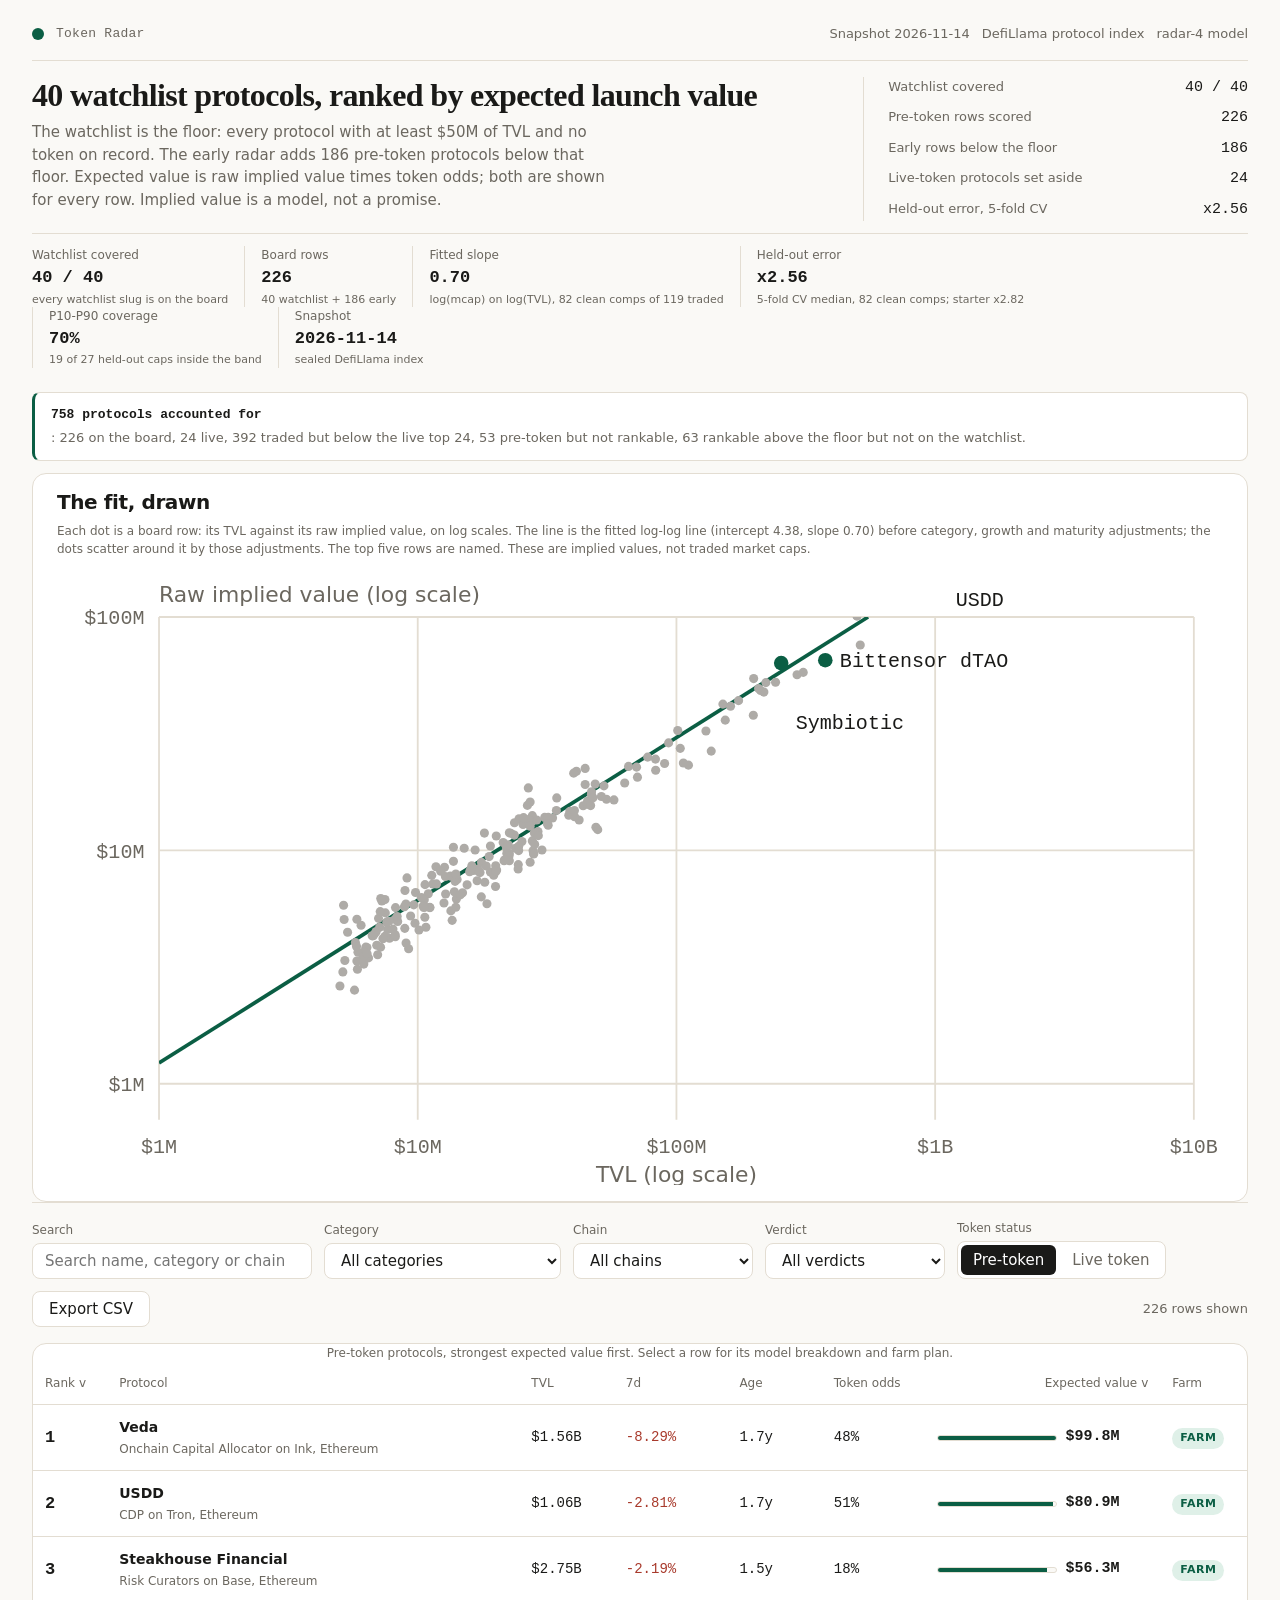
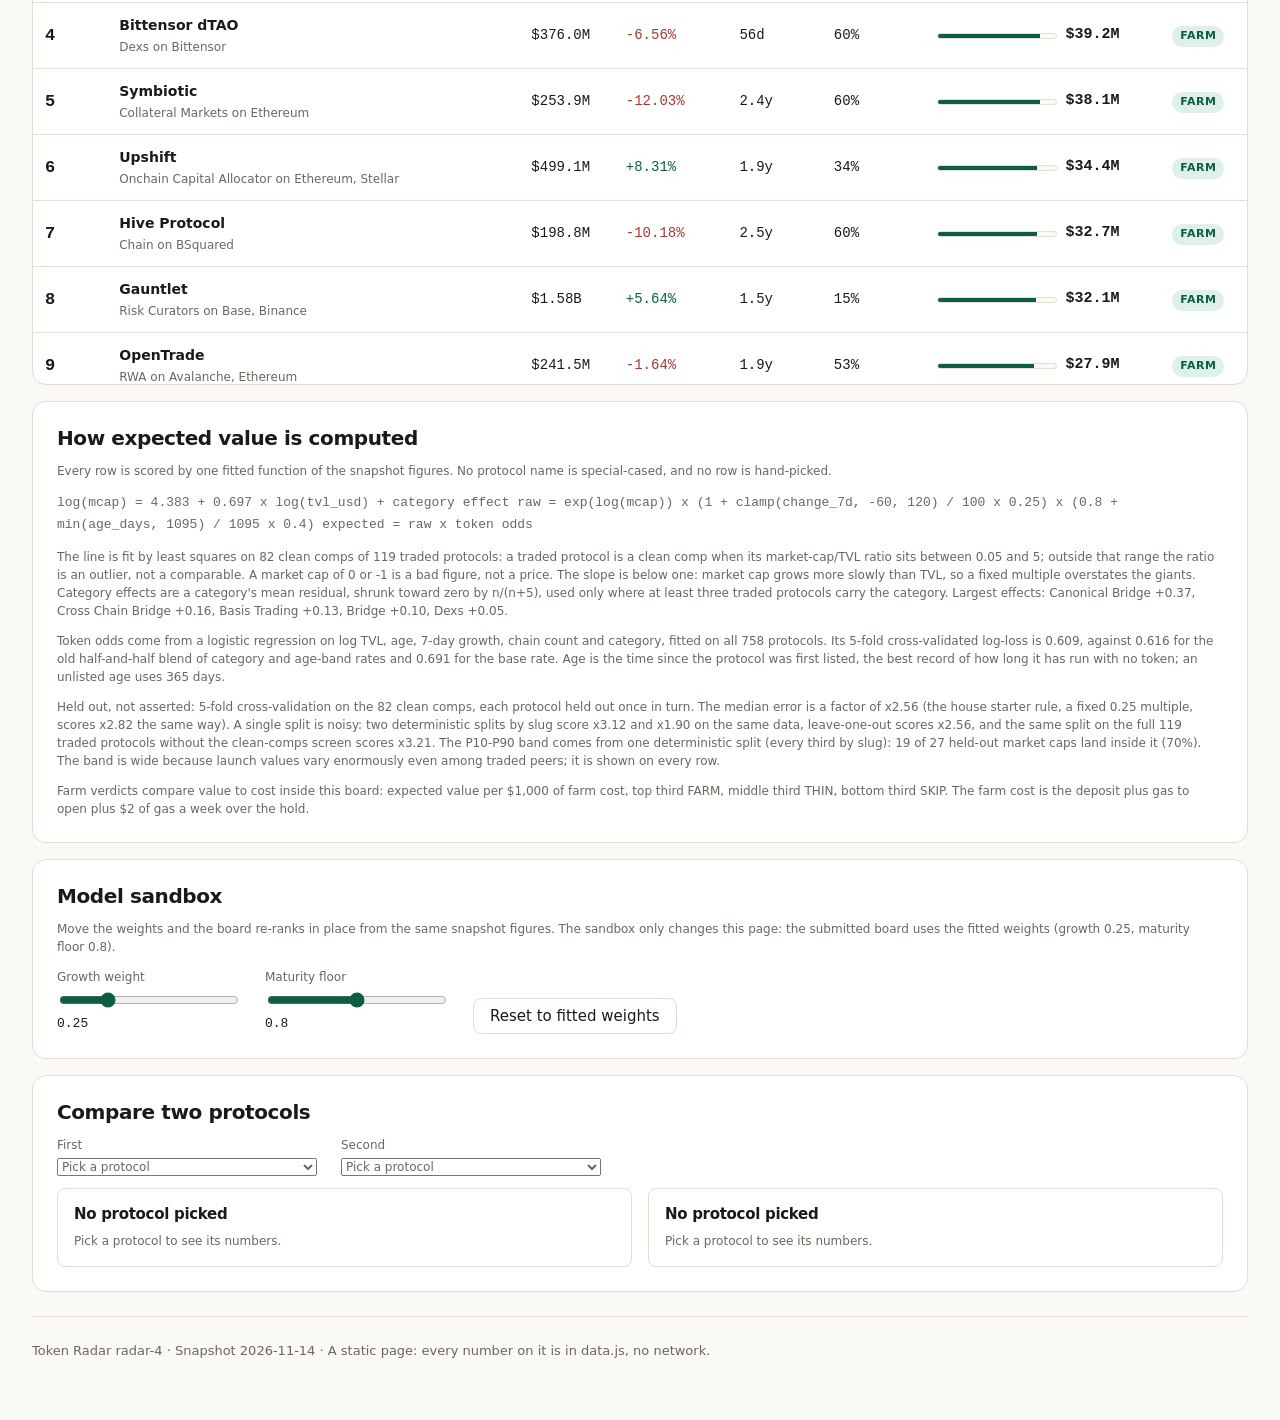
==== commit 95eefba2: "radar-4: clean-comps fit, logistic token odds, 5-fold CV validation, net farm plan, 758 strip, sandb" ====
--- a/preview.html
+++ b/preview.html
@@ -147,10 +147,26 @@
 .steps li { padding-left: var(--step-1); }
 .steps b { display: block; font-weight: 500; }
 .cost { color: var(--muted); font-size: 12px; font-family: var(--font-num); }
+/* Net farm economics: expected value, farm cost and the net, in a bordered box. */
+.net { display: grid; gap: var(--step-2); margin-top: var(--step-3); padding: var(--step-3) var(--step-4); border: 1px solid var(--border); border-radius: var(--radius-control); background: var(--canvas); font-size: 13px; }
+.net > div { display: flex; justify-content: space-between; gap: var(--step-3); }
+.net span { color: var(--muted); }
+.net b { font-family: var(--font-num); font-weight: 600; }
+.net .net-pos b { color: var(--accent); font-size: 15px; }
+.net .net-neg b { color: var(--negative); font-size: 15px; }
 
 /* Headline bar: the board's key numbers in one row, no boxes, split by hairlines. */
 .headline { display: flex; flex-wrap: wrap; align-items: stretch; gap: 0; padding: var(--step-3) 0; border-top: 1px solid var(--border); }
 .headline-item { display: grid; gap: 1px; align-content: center; padding: 0 var(--step-4); }
+/* Accounted strip: the full 758 coverage accounting in one prominent line under the headline. */
+.accounted-strip {
+  display: flex; flex-wrap: wrap; gap: 4px; align-items: baseline;
+  margin-top: var(--step-3); padding: var(--step-3) var(--step-4);
+  border: 1px solid var(--border); border-left: 3px solid var(--accent); border-radius: var(--radius-control);
+  background: var(--surface); font-size: 13px;
+}
+.accounted-strip b { font-family: var(--font-num); font-weight: 600; white-space: nowrap; }
+.accounted-strip span { color: var(--muted); }
 .headline-item:first-child { padding-left: 0; }
 .headline-item + .headline-item { border-left: 1px solid var(--border); }
 .headline-item span { color: var(--muted); font-size: 12px; white-space: nowrap; }
@@ -166,7 +182,7 @@
 .scatter .dot { fill: color-mix(in srgb, var(--muted) 55%, var(--surface)); }
 .scatter .dot-top { fill: var(--accent); }
 .scatter .dot-label { font-family: var(--font-num); font-size: 11px; fill: var(--ink); }
-/* Footer: the coverage accounting, kept in full, out of the way. */
+/* Footer: a short colophon line; the coverage accounting now lives in the strip above. */
 .page-foot { color: var(--muted); font-size: 13px; padding: var(--step-5) 0 var(--step-3); border-top: 1px solid var(--border); margin-top: var(--step-5); }
 .page-foot b { color: var(--ink); font-family: var(--font-num); font-weight: 500; }
 
@@ -209,9 +225,9 @@
 <body>
 <a class="skip" href="#board">Skip to the board</a>
 <main id="board" tabindex="-1" aria-busy="true"></main>
-<script>window.RADAR={"as_of":"2026-11-14","source":"DefiLlama https://api.llama.fi/protocols, fetched 2026-11-14T01:18:33.201Z","floor_usd":50000000,"model":{"growth_weight":0.25,"growth_floor":-60,"growth_cap":120,"maturity_floor":0.8,"maturity_range":0.4,"maturity_days":1095,"unknown_age_days":365},"model_version":"radar-3","watchlist_size":40,"board_size":226,"early_size":186,"live_size":24,"fit":{"intercept":7.788132074315818,"slope":0.47207595427668425,"category_effects":{"Basis Trading":0.6729328053185727,"Bridge":-0.014824055112051033,"CDP":-0.41313257986873153,"Canonical Bridge":0.5125485633506411,"Cross Chain Bridge":0.3059967626550991,"Dexs":0.10651766716048139,"Indexes":-0.01284643330915225,"Lending":-0.4070729380915171,"Liquid Staking":-0.5703064286231002,"Privacy":0.4839005933309264,"RWA":0.16767448987469677,"Yield":-0.4476494435439662,"Yield Aggregator":-0.46893300933284304},"category_odds":{"Basis Trading":0.6190476190476191,"Bridge":0.4909090909090909,"CDP":0.5,"CEX":0.25,"Canonical Bridge":0.53125,"Derivatives":0.5,"Dexs":0.7373737373737373,"Lending":0.7866666666666666,"Liquid Staking":0.5128205128205128,"Onchain Capital Allocator":0.3103448275862069,"RWA":0.5151515151515151,"Risk Curators":0.1282051282051282,"Staking Pool":0.45454545454545453,"Yield":0.5897435897435898,"Yield Aggregator":0.6086956521739131},"category_counts":{"Leveraged Farming":{"t":4,"n":6},"Uncollateralized Lending":{"t":0,"n":1},"Risk Curators":{"t":5,"n":39},"Lending":{"t":59,"n":75},"Chain":{"t":3,"n":8},"Cross Chain Bridge":{"t":6,"n":7},"Liquidity Manager":{"t":5,"n":8},"Canonical Bridge":{"t":17,"n":32},"Staking Pool":{"t":5,"n":11},"Basis Trading":{"t":13,"n":21},"Onchain Capital Allocator":{"t":9,"n":29},"Dexs":{"t":73,"n":99},"Launchpad":{"t":4,"n":4},"Derivatives":{"t":13,"n":26},"Yield":{"t":23,"n":39},"Farm":{"t":2,"n":5},"Synthetics":{"t":3,"n":3},"RWA":{"t":17,"n":33},"Liquid Staking":{"t":40,"n":78},"Collateral Management":{"t":1,"n":1},"Bridge":{"t":27,"n":55},"Yield Aggregator":{"t":14,"n":23},"Anchor BTC":{"t":2,"n":4},"Restaking":{"t":4,"n":6},"CEX":{"t":14,"n":56},"Liquid Restaking":{"t":6,"n":9},"CDP":{"t":10,"n":20},"NFT Marketplace":{"t":1,"n":1},"Interest Rate Derivatives":{"t":0,"n":1},"Decentralized BTC":{"t":1,"n":3},"Indexes":{"t":5,"n":6},"Decentralized AI":{"t":1,"n":1},"CDP Manager":{"t":1,"n":2},"Options":{"t":3,"n":3},"CeDeFi":{"t":1,"n":3},"Crypto Card Issuer":{"t":1,"n":2},"OTC Marketplace":{"t":0,"n":1},"Insurance":{"t":1,"n":2},"Token Locker":{"t":5,"n":5},"Algo-Stables":{"t":2,"n":2},"Dual-Token Stablecoin":{"t":2,"n":4},"Restaked BTC":{"t":1,"n":3},"Payments":{"t":2,"n":3},"Stablecoin Issuer":{"t":1,"n":1},"Governance Incentives":{"t":1,"n":2},"AI Agents":{"t":2,"n":2},"Prediction Market":{"t":1,"n":3},"Privacy":{"t":3,"n":4},"Options Vault":{"t":0,"n":1},"Stablecoin Wrapper":{"t":0,"n":2},"Collateral Markets":{"t":0,"n":1},"Reserve Currency":{"t":1,"n":1},"DOR":{"t":1,"n":1}},"age_odds":{"1-2y":0.3825136612021858,"180-365d":0.3972602739726027,"2-3y":0.5467625899280576,"<180d":0.26436781609195403,">3y":0.7914110429447853,"unknown":0.7876106194690266},"age_counts":{"<180d":{"t":23,"n":87},"1-2y":{"t":70,"n":183},"180-365d":{"t":29,"n":73},">3y":{"t":129,"n":163},"unknown":{"t":89,"n":113},"2-3y":{"t":76,"n":139}},"overall_odds":0.5488126649076517,"fitted_on":119,"validation":{"train_n":80,"test_n":39,"median_abs_log_err":1.1648125823070465,"median_factor":3.205322092833389,"residual_p10":-2.4494684781348965,"residual_p90":2.3240423582483967,"coverage":0.8205128205128205,"coverage_n":32,"starter_median_abs_log_err":1.6654547618118247,"starter_median_factor":5.288077518747963}},"accounted":{"total":758,"board":226,"live":24,"traded_not_live":392,"pre_token_not_rankable":53,"rankable_above_floor_not_watchlist":63},"rows":[{"rank":1,"slug":"veda","name":"Veda","category":"Onchain Capital Allocator","chains":["Ink","Ethereum","Optimism","Monad","Plasma","Hyperliquid L1","Arbitrum","Base","Berachain","Sonic","Binance","BOB","Scroll"],"tvl_usd":1563415482,"change_7d":-8.2898,"mcap_usd":null,"listed_at":"2025-02-20","age_days":632,"implied_value_usd":18465733,"raw_implied_value_usd":53303043,"token_odds":0.3464292443941963,"p10_usd":1594322,"p90_usd":188662386,"verdict":"FARM","farm_cost_usd":168,"value_per_1000_cost":109915077.353,"growth_multiplier":0.9793,"maturity_multiplier":1.0309,"category_effect":0,"farm_steps":["Use a fresh wallet that holds only the funds you plan to farm, and keep its seed phrase offline. Cost: under $3 of gas for the first transaction. Time: 5 minutes.","Deposit $150 into a Veda vault on Ink and keep the shares. Cost: $150 of capital and about $8 of gas. Time: 15 minutes to set up.","Make one qualifying action each week, such as a deposit, a borrow, a swap or a vote. Cost: about $2 of gas a week for 5 weeks. Time: 10 minutes a week.","Hold the position for at least 30 days so the activity is counted in more than one snapshot. Cost: the $150 stays in the position. Time: 30 days.","Before you withdraw, open the protocol's own points or rewards page and claim only from the link it publishes. Cost: no fee to check, and never pay to claim. Time: 10 minutes.","Write the wallet, the dates and every transaction in a farm log so you can repeat the position or unwind it. Cost: nothing but the log. Time: 5 minutes."]},{"rank":2,"slug":"steakhouse-financial","name":"Steakhouse Financial","category":"Risk Curators","chains":["Base","Ethereum","Robinhood Chain","Arbitrum","Solana","Monad","Arc","Katana","Polygon","Unichain","Corn"],"tvl_usd":2753981495,"change_7d":-2.1935,"mcap_usd":null,"listed_at":"2025-05-20","age_days":543,"implied_value_usd":17489227,"raw_implied_value_usd":68488677,"token_odds":0.255359394703657,"p10_usd":1510011,"p90_usd":178685532,"verdict":"FARM","farm_cost_usd":168,"value_per_1000_cost":104102542.413,"growth_multiplier":0.9945,"maturity_multiplier":0.9984,"category_effect":0,"farm_steps":["Use a fresh wallet that holds only the funds you plan to farm, and keep its seed phrase offline. Cost: under $3 of gas for the first transaction. Time: 5 minutes.","Deposit $150 into a Steakhouse Financial vault on Base and keep the shares. Cost: $150 of capital and about $8 of gas. Time: 15 minutes to set up.","Make one qualifying action each week, such as a deposit, a borrow, a swap or a vote. Cost: about $2 of gas a week for 5 weeks. Time: 10 minutes a week.","Hold the position for at least 30 days so the activity is counted in more than one snapshot. Cost: the $150 stays in the position. Time: 30 days.","Before you withdraw, open the protocol's own points or rewards page and claim only from the link it publishes. Cost: no fee to check, and never pay to claim. Time: 10 minutes.","Write the wallet, the dates and every transaction in a farm log so you can repeat the position or unwind it. Cost: nothing but the log. Time: 5 minutes."]},{"rank":3,"slug":"plume-vaults","name":"Plume Vaults","category":"RWA","chains":["Ethereum","Plume Mainnet","Solana","Binance","Avalanche"],"tvl_usd":211537977,"change_7d":-3.081,"mcap_usd":null,"listed_at":"2024-10-26","age_days":749,"implied_value_usd":13738056,"raw_implied_value_usd":25874138,"token_odds":0.5309570525397864,"p10_usd":1186136,"p90_usd":140360226,"verdict":"FARM","farm_cost_usd":114,"value_per_1000_cost":120509264.624,"growth_multiplier":0.9923,"maturity_multiplier":1.0736,"category_effect":0.16767448987469677,"farm_steps":["Use a fresh wallet that holds only the funds you plan to farm, and keep its seed phrase offline. Cost: under $3 of gas for the first transaction. Time: 5 minutes.","Mint $100 of the protocol's yield asset on Ethereum and hold it. Cost: $100 of capital and about $4 of gas. Time: 15 minutes to set up.","Make one qualifying action each week, such as a deposit, a borrow, a swap or a vote. Cost: about $2 of gas a week for 5 weeks. Time: 10 minutes a week.","Hold the position for at least 30 days so the activity is counted in more than one snapshot. Cost: the $100 stays in the position. Time: 30 days.","Before you withdraw, open the protocol's own points or rewards page and claim only from the link it publishes. Cost: no fee to check, and never pay to claim. Time: 10 minutes.","Write the wallet, the dates and every transaction in a farm log so you can repeat the position or unwind it. Cost: nothing but the log. Time: 5 minutes."]},{"rank":4,"slug":"gauntlet","name":"Gauntlet","category":"Risk Curators","chains":["Base","Binance","Ethereum","Arbitrum","Stable","Morph","Solana","Hyperliquid L1","Polygon","Optimism","Unichain","Katana","Arc","Tempo"],"tvl_usd":1577685462,"change_7d":5.645,"mcap_usd":null,"listed_at":"2025-05-20","age_days":543,"implied_value_usd":13709781,"raw_implied_value_usd":53688181,"token_odds":0.255359394703657,"p10_usd":1183695,"p90_usd":140071347,"verdict":"FARM","farm_cost_usd":168,"value_per_1000_cost":81605842.233,"growth_multiplier":1.0141,"maturity_multiplier":0.9984,"category_effect":0,"farm_steps":["Use a fresh wallet that holds only the funds you plan to farm, and keep its seed phrase offline. Cost: under $3 of gas for the first transaction. Time: 5 minutes.","Deposit $150 into a Gauntlet vault on Base and keep the shares. Cost: $150 of capital and about $8 of gas. Time: 15 minutes to set up.","Make one qualifying action each week, such as a deposit, a borrow, a swap or a vote. Cost: about $2 of gas a week for 5 weeks. Time: 10 minutes a week.","Hold the position for at least 30 days so the activity is counted in more than one snapshot. Cost: the $150 stays in the position. Time: 30 days.","Before you withdraw, open the protocol's own points or rewards page and claim only from the link it publishes. Cost: no fee to check, and never pay to claim. Time: 10 minutes.","Write the wallet, the dates and every transaction in a farm log so you can repeat the position or unwind it. Cost: nothing but the log. Time: 5 minutes."]},{"rank":5,"slug":"symbiotic","name":"Symbiotic","category":"Collateral Markets","chains":["Ethereum"],"tvl_usd":253923299,"change_7d":-12.0318,"mcap_usd":null,"listed_at":"2024-06-11","age_days":886,"implied_value_usd":13365380,"raw_implied_value_usd":24398836,"token_odds":0.5477876274178546,"p10_usd":1153960,"p90_usd":136552638,"verdict":"FARM","farm_cost_usd":114,"value_per_1000_cost":117240178.545,"growth_multiplier":0.9699,"maturity_multiplier":1.1237,"category_effect":0,"farm_steps":["Use a fresh wallet that holds only the funds you plan to farm, and keep its seed phrase offline. Cost: under $3 of gas for the first transaction. Time: 5 minutes.","Supply $100 of USDC to Symbiotic on Ethereum and keep the position open. Cost: $100 of capital and about $4 of gas. Time: 15 minutes to set up.","Make one qualifying action each week, such as a deposit, a borrow, a swap or a vote. Cost: about $2 of gas a week for 5 weeks. Time: 10 minutes a week.","Hold the position for at least 30 days so the activity is counted in more than one snapshot. Cost: the $100 stays in the position. Time: 30 days.","Before you withdraw, open the protocol's own points or rewards page and claim only from the link it publishes. Cost: no fee to check, and never pay to claim. Time: 10 minutes.","Write the wallet, the dates and every transaction in a farm log so you can repeat the position or unwind it. Cost: nothing but the log. Time: 5 minutes."]},{"rank":6,"slug":"usdd","name":"USDD","category":"CDP","chains":["Tron","Ethereum","Binance"],"tvl_usd":1055793606,"change_7d":-2.8062,"mcap_usd":null,"listed_at":"2025-03-13","age_days":611,"implied_value_usd":13011554,"raw_implied_value_usd":29487484,"token_odds":0.4412568306010929,"p10_usd":1123411,"p90_usd":132937629,"verdict":"FARM","farm_cost_usd":168,"value_per_1000_cost":77449724.071,"growth_multiplier":0.993,"maturity_multiplier":1.0232,"category_effect":-0.41313257986873153,"farm_steps":["Use a fresh wallet that holds only the funds you plan to farm, and keep its seed phrase offline. Cost: under $3 of gas for the first transaction. Time: 5 minutes.","Supply $150 of USDC to USDD on Tron and keep the position open. Cost: $150 of capital and about $8 of gas. Time: 15 minutes to set up.","Make one qualifying action each week, such as a deposit, a borrow, a swap or a vote. Cost: about $2 of gas a week for 5 weeks. Time: 10 minutes a week.","Hold the position for at least 30 days so the activity is counted in more than one snapshot. Cost: the $150 stays in the position. Time: 30 days.","Before you withdraw, open the protocol's own points or rewards page and claim only from the link it publishes. Cost: no fee to check, and never pay to claim. Time: 10 minutes.","Write the wallet, the dates and every transaction in a farm log so you can repeat the position or unwind it. Cost: nothing but the log. Time: 5 minutes."]},{"rank":7,"slug":"onre","name":"OnRe","category":"RWA","chains":["Solana"],"tvl_usd":308882355,"change_7d":0.1082,"mcap_usd":null,"listed_at":"2025-07-14","age_days":488,"implied_value_usd":12754057,"raw_implied_value_usd":28416067,"token_odds":0.44883258817685046,"p10_usd":1101178,"p90_usd":130306815,"verdict":"FARM","farm_cost_usd":114,"value_per_1000_cost":111877693.791,"growth_multiplier":1.0003,"maturity_multiplier":0.9783,"category_effect":0.16767448987469677,"farm_steps":["Use a fresh wallet that holds only the funds you plan to farm, and keep its seed phrase offline. Cost: under $3 of gas for the first transaction. Time: 5 minutes.","Mint $100 of the protocol's yield asset on Solana and hold it. Cost: $100 of capital and about $4 of gas. Time: 15 minutes to set up.","Make one qualifying action each week, such as a deposit, a borrow, a swap or a vote. Cost: about $2 of gas a week for 5 weeks. Time: 10 minutes a week.","Hold the position for at least 30 days so the activity is counted in more than one snapshot. Cost: the $100 stays in the position. Time: 30 days.","Before you withdraw, open the protocol's own points or rewards page and claim only from the link it publishes. Cost: no fee to check, and never pay to claim. Time: 10 minutes.","Write the wallet, the dates and every transaction in a farm log so you can repeat the position or unwind it. Cost: nothing but the log. Time: 5 minutes."]},{"rank":8,"slug":"lofty","name":"Lofty","category":"RWA","chains":["Algorand"],"tvl_usd":101135900,"change_7d":0.025,"mcap_usd":null,"listed_at":"2022-08-04","age_days":1563,"implied_value_usd":12343714,"raw_implied_value_usd":20572857,"token_odds":0.6,"p10_usd":1065750,"p90_usd":126114386,"verdict":"FARM","farm_cost_usd":114,"value_per_1000_cost":108278194.768,"growth_multiplier":1.0001,"maturity_multiplier":1.2,"category_effect":0.16767448987469677,"farm_steps":["Use a fresh wallet that holds only the funds you plan to farm, and keep its seed phrase offline. Cost: under $3 of gas for the first transaction. Time: 5 minutes.","Mint $100 of the protocol's yield asset on Algorand and hold it. Cost: $100 of capital and about $4 of gas. Time: 15 minutes to set up.","Make one qualifying action each week, such as a deposit, a borrow, a swap or a vote. Cost: about $2 of gas a week for 5 weeks. Time: 10 minutes a week.","Hold the position for at least 30 days so the activity is counted in more than one snapshot. Cost: the $100 stays in the position. Time: 30 days.","Before you withdraw, open the protocol's own points or rewards page and claim only from the link it publishes. Cost: no fee to check, and never pay to claim. Time: 10 minutes.","Write the wallet, the dates and every transaction in a farm log so you can repeat the position or unwind it. Cost: nothing but the log. Time: 5 minutes."]},{"rank":9,"slug":"opentrade","name":"OpenTrade","category":"RWA","chains":["Avalanche","Ethereum","Plume Mainnet"],"tvl_usd":241501527,"change_7d":-1.642,"mcap_usd":null,"listed_at":"2024-12-06","age_days":708,"implied_value_usd":12234324,"raw_implied_value_usd":27258101,"token_odds":0.44883258817685046,"p10_usd":1056305,"p90_usd":124996759,"verdict":"FARM","farm_cost_usd":114,"value_per_1000_cost":107318632.071,"growth_multiplier":0.9959,"maturity_multiplier":1.0586,"category_effect":0.16767448987469677,"farm_steps":["Use a fresh wallet that holds only the funds you plan to farm, and keep its seed phrase offline. Cost: under $3 of gas for the first transaction. Time: 5 minutes.","Mint $100 of the protocol's yield asset on Avalanche and hold it. Cost: $100 of capital and about $4 of gas. Time: 15 minutes to set up.","Make one qualifying action each week, such as a deposit, a borrow, a swap or a vote. Cost: about $2 of gas a week for 5 weeks. Time: 10 minutes a week.","Hold the position for at least 30 days so the activity is counted in more than one snapshot. Cost: the $100 stays in the position. Time: 30 days.","Before you withdraw, open the protocol's own points or rewards page and claim only from the link it publishes. Cost: no fee to check, and never pay to claim. Time: 10 minutes.","Write the wallet, the dates and every transaction in a farm log so you can repeat the position or unwind it. Cost: nothing but the log. Time: 5 minutes."]},{"rank":10,"slug":"bittensor-dtao","name":"Bittensor dTAO","category":"Dexs","chains":["Bittensor"],"tvl_usd":376026255,"change_7d":-6.5592,"mcap_usd":null,"listed_at":"2026-09-19","age_days":56,"implied_value_usd":12115960,"raw_implied_value_usd":24189793,"token_odds":0.5008707767328457,"p10_usd":1046086,"p90_usd":123787449,"verdict":"FARM","farm_cost_usd":122,"value_per_1000_cost":99311149.743,"growth_multiplier":0.9836,"maturity_multiplier":0.8205,"category_effect":0.10651766716048139,"farm_steps":["Use a fresh wallet that holds only the funds you plan to farm, and keep its seed phrase offline. Cost: under $3 of gas for the first transaction. Time: 5 minutes.","Provide $100 of liquidity to Bittensor dTAO's main pool on Bittensor and keep the position open. Cost: $100 of capital and about $4 of gas. Time: 15 minutes to set up.","Make one qualifying action each week, such as a deposit, a borrow, a swap or a vote. Cost: about $2 of gas a week for 9 weeks. Time: 10 minutes a week.","Hold the position for at least 60 days so the activity is counted in more than one snapshot. Cost: the $100 stays in the position. Time: 60 days.","Before you withdraw, open the protocol's own points or rewards page and claim only from the link it publishes. Cost: no fee to check, and never pay to claim. Time: 10 minutes.","Write the wallet, the dates and every transaction in a farm log so you can repeat the position or unwind it. Cost: nothing but the log. Time: 5 minutes."]},{"rank":11,"slug":"hive-protocol","name":"Hive Protocol","category":"Chain","chains":["BSquared"],"tvl_usd":198776765,"change_7d":-10.181,"mcap_usd":null,"listed_at":"2024-05-03","age_days":925,"implied_value_usd":12114927,"raw_implied_value_usd":22116102,"token_odds":0.5477876274178546,"p10_usd":1045996,"p90_usd":123776893,"verdict":"FARM","farm_cost_usd":114,"value_per_1000_cost":106271290.597,"growth_multiplier":0.9745,"maturity_multiplier":1.1379,"category_effect":0,"farm_steps":["Use a fresh wallet that holds only the funds you plan to farm, and keep its seed phrase offline. Cost: under $3 of gas for the first transaction. Time: 5 minutes.","Deposit $100 of USDC into Hive Protocol on BSquared and keep the position open. Cost: $100 of capital and about $4 of gas. Time: 15 minutes to set up.","Make one qualifying action each week, such as a deposit, a borrow, a swap or a vote. Cost: about $2 of gas a week for 5 weeks. Time: 10 minutes a week.","Hold the position for at least 30 days so the activity is counted in more than one snapshot. Cost: the $100 stays in the position. Time: 30 days.","Before you withdraw, open the protocol's own points or rewards page and claim only from the link it publishes. Cost: no fee to check, and never pay to claim. Time: 10 minutes.","Write the wallet, the dates and every transaction in a farm log so you can repeat the position or unwind it. Cost: nothing but the log. Time: 5 minutes."]},{"rank":12,"slug":"upshift","name":"Upshift","category":"Onchain Capital Allocator","chains":["Ethereum","Stellar","Flare","Monad","Hyperliquid L1","Avalanche","Solana","Fluent","Base","Citrea","Sui","Plasma","Binance","Mezo","Ink"],"tvl_usd":499083733,"change_7d":8.3117,"mcap_usd":null,"listed_at":"2024-12-04","age_days":710,"implied_value_usd":11538027,"raw_implied_value_usd":33305580,"token_odds":0.3464292443941963,"p10_usd":996187,"p90_usd":117882767,"verdict":"FARM","farm_cost_usd":114,"value_per_1000_cost":101210762.806,"growth_multiplier":1.0208,"maturity_multiplier":1.0594,"category_effect":0,"farm_steps":["Use a fresh wallet that holds only the funds you plan to farm, and keep its seed phrase offline. Cost: under $3 of gas for the first transaction. Time: 5 minutes.","Deposit $100 into a Upshift vault on Ethereum and keep the shares. Cost: $100 of capital and about $4 of gas. Time: 15 minutes to set up.","Make one qualifying action each week, such as a deposit, a borrow, a swap or a vote. Cost: about $2 of gas a week for 5 weeks. Time: 10 minutes a week.","Hold the position for at least 30 days so the activity is counted in more than one snapshot. Cost: the $100 stays in the position. Time: 30 days.","Before you withdraw, open the protocol's own points or rewards page and claim only from the link it publishes. Cost: no fee to check, and never pay to claim. Time: 10 minutes.","Write the wallet, the dates and every transaction in a farm log so you can repeat the position or unwind it. Cost: nothing but the log. Time: 5 minutes."]},{"rank":13,"slug":"lightning-network","name":"Lightning Network","category":"Payments","chains":["Bitcoin"],"tvl_usd":217862346,"change_7d":-10.1445,"mcap_usd":null,"listed_at":null,"age_days":null,"implied_value_usd":11366579,"raw_implied_value_usd":18944299,"token_odds":0.6,"p10_usd":981384,"p90_usd":116131107,"verdict":"FARM","farm_cost_usd":114,"value_per_1000_cost":99706837.543,"growth_multiplier":0.9746,"maturity_multiplier":0.9333,"category_effect":0,"farm_steps":["Use a fresh wallet that holds only the funds you plan to farm, and keep its seed phrase offline. Cost: under $3 of gas for the first transaction. Time: 5 minutes.","Deposit $100 of USDC into Lightning Network on Bitcoin and keep the position open. Cost: $100 of capital and about $4 of gas. Time: 15 minutes to set up.","Make one qualifying action each week, such as a deposit, a borrow, a swap or a vote. Cost: about $2 of gas a week for 5 weeks. Time: 10 minutes a week.","Hold the position for at least 30 days so the activity is counted in more than one snapshot. Cost: the $100 stays in the position. Time: 30 days.","Before you withdraw, open the protocol's own points or rewards page and claim only from the link it publishes. Cost: no fee to check, and never pay to claim. Time: 10 minutes.","Write the wallet, the dates and every transaction in a farm log so you can repeat the position or unwind it. Cost: nothing but the log. Time: 5 minutes."]},{"rank":14,"slug":"manta-cedefi","name":"Manta CeDeFi","category":"Basis Trading","chains":["Manta"],"tvl_usd":26526263,"change_7d":-0.6679,"mcap_usd":null,"listed_at":"2024-05-23","age_days":905,"implied_value_usd":9938283,"raw_implied_value_usd":17049573,"token_odds":0.5829051044878384,"p10_usd":858066,"p90_usd":101538359,"verdict":"FARM","farm_cost_usd":64,"value_per_1000_cost":155285675.097,"growth_multiplier":0.9983,"maturity_multiplier":1.1306,"category_effect":0.6729328053185727,"farm_steps":["Use a fresh wallet that holds only the funds you plan to farm, and keep its seed phrase offline. Cost: under $3 of gas for the first transaction. Time: 5 minutes.","Deposit $50 of USDC into Manta CeDeFi on Manta and keep the position open. Cost: $50 of capital and about $4 of gas. Time: 15 minutes to set up.","Make one qualifying action each week, such as a deposit, a borrow, a swap or a vote. Cost: about $2 of gas a week for 5 weeks. Time: 10 minutes a week.","Hold the position for at least 30 days so the activity is counted in more than one snapshot. Cost: the $50 stays in the position. Time: 30 days.","Before you withdraw, open the protocol's own points or rewards page and claim only from the link it publishes. Cost: no fee to check, and never pay to claim. Time: 10 minutes.","Write the wallet, the dates and every transaction in a farm log so you can repeat the position or unwind it. Cost: nothing but the log. Time: 5 minutes."]},{"rank":15,"slug":"tori-finance","name":"Tori Finance","category":"Basis Trading","chains":["Ethereum"],"tvl_usd":77392441,"change_7d":4.6366,"mcap_usd":null,"listed_at":"2026-06-24","age_days":143,"implied_value_usd":9535851,"raw_implied_value_usd":21588599,"token_odds":0.44170771756978655,"p10_usd":823320,"p90_usd":97426752,"verdict":"FARM","farm_cost_usd":72,"value_per_1000_cost":132442373.499,"growth_multiplier":1.0116,"maturity_multiplier":0.8522,"category_effect":0.6729328053185727,"farm_steps":["Use a fresh wallet that holds only the funds you plan to farm, and keep its seed phrase offline. Cost: under $3 of gas for the first transaction. Time: 5 minutes.","Deposit $50 of USDC into Tori Finance on Ethereum and keep the position open. Cost: $50 of capital and about $4 of gas. Time: 15 minutes to set up.","Make one qualifying action each week, such as a deposit, a borrow, a swap or a vote. Cost: about $2 of gas a week for 9 weeks. Time: 10 minutes a week.","Hold the position for at least 60 days so the activity is counted in more than one snapshot. Cost: the $50 stays in the position. Time: 60 days.","Before you withdraw, open the protocol's own points or rewards page and claim only from the link it publishes. Cost: no fee to check, and never pay to claim. Time: 10 minutes.","Write the wallet, the dates and every transaction in a farm log so you can repeat the position or unwind it. Cost: nothing but the log. Time: 5 minutes."]},{"rank":16,"slug":"r25","name":"R25","category":"RWA","chains":["Pharos","Sui"],"tvl_usd":198206607,"change_7d":0.2987,"mcap_usd":null,"listed_at":"2026-04-29","age_days":199,"implied_value_usd":9383826,"raw_implied_value_usd":20569278,"token_odds":0.45620589456205896,"p10_usd":810195,"p90_usd":95873531,"verdict":"FARM","farm_cost_usd":118,"value_per_1000_cost":79523949.879,"growth_multiplier":1.0007,"maturity_multiplier":0.8727,"category_effect":0.16767448987469677,"farm_steps":["Use a fresh wallet that holds only the funds you plan to farm, and keep its seed phrase offline. Cost: under $3 of gas for the first transaction. Time: 5 minutes.","Mint $100 of the protocol's yield asset on Pharos and hold it. Cost: $100 of capital and about $4 of gas. Time: 15 minutes to set up.","Make one qualifying action each week, such as a deposit, a borrow, a swap or a vote. Cost: about $2 of gas a week for 7 weeks. Time: 10 minutes a week.","Hold the position for at least 45 days so the activity is counted in more than one snapshot. Cost: the $100 stays in the position. Time: 45 days.","Before you withdraw, open the protocol's own points or rewards page and claim only from the link it publishes. Cost: no fee to check, and never pay to claim. Time: 10 minutes.","Write the wallet, the dates and every transaction in a farm log so you can repeat the position or unwind it. Cost: nothing but the log. Time: 5 minutes."]},{"rank":17,"slug":"ink-bridge","name":"Ink Bridge","category":"Canonical Bridge","chains":["Ethereum"],"tvl_usd":44348098,"change_7d":-14.0784,"mcap_usd":null,"listed_at":null,"age_days":null,"implied_value_usd":8860796,"raw_implied_value_usd":14767993,"token_odds":0.6,"p10_usd":765036,"p90_usd":90529788,"verdict":"FARM","farm_cost_usd":64,"value_per_1000_cost":138449935.428,"growth_multiplier":0.9648,"maturity_multiplier":0.9333,"category_effect":0.5125485633506411,"farm_steps":["Use a fresh wallet that holds only the funds you plan to farm, and keep its seed phrase offline. Cost: under $3 of gas for the first transaction. Time: 5 minutes.","Bridge $50 of USDC to Ethereum through Ink Bridge and use the bridged funds in its app. Cost: $50 of capital and about $4 of gas. Time: 15 minutes to set up.","Make one qualifying action each week, such as a deposit, a borrow, a swap or a vote. Cost: about $2 of gas a week for 5 weeks. Time: 10 minutes a week.","Hold the position for at least 30 days so the activity is counted in more than one snapshot. Cost: the $50 stays in the position. Time: 30 days.","Before you withdraw, open the protocol's own points or rewards page and claim only from the link it publishes. Cost: no fee to check, and never pay to claim. Time: 10 minutes.","Write the wallet, the dates and every transaction in a farm log so you can repeat the position or unwind it. Cost: nothing but the log. Time: 5 minutes."]},{"rank":18,"slug":"axis","name":"Axis","category":"Basis Trading","chains":["Ethereum"],"tvl_usd":70145354,"change_7d":2.3316,"mcap_usd":null,"listed_at":"2026-08-20","age_days":86,"implied_value_usd":8830361,"raw_implied_value_usd":19991413,"token_odds":0.44170771756978655,"p10_usd":762409,"p90_usd":90218843,"verdict":"FARM","farm_cost_usd":72,"value_per_1000_cost":122643909.327,"growth_multiplier":1.0058,"maturity_multiplier":0.8314,"category_effect":0.6729328053185727,"farm_steps":["Use a fresh wallet that holds only the funds you plan to farm, and keep its seed phrase offline. Cost: under $3 of gas for the first transaction. Time: 5 minutes.","Deposit $50 of USDC into Axis on Ethereum and keep the position open. Cost: $50 of capital and about $4 of gas. Time: 15 minutes to set up.","Make one qualifying action each week, such as a deposit, a borrow, a swap or a vote. Cost: about $2 of gas a week for 9 weeks. Time: 10 minutes a week.","Hold the position for at least 60 days so the activity is counted in more than one snapshot. Cost: the $50 stays in the position. Time: 60 days.","Before you withdraw, open the protocol's own points or rewards page and claim only from the link it publishes. Cost: no fee to check, and never pay to claim. Time: 10 minutes.","Write the wallet, the dates and every transaction in a farm log so you can repeat the position or unwind it. Cost: nothing but the log. Time: 5 minutes."]},{"rank":19,"slug":"pulsechain-bridge","name":"PulseChain Bridge","category":"Canonical Bridge","chains":["Ethereum"],"tvl_usd":41070024,"change_7d":-4.2306,"mcap_usd":null,"listed_at":null,"age_days":null,"implied_value_usd":8763389,"raw_implied_value_usd":14605649,"token_odds":0.6,"p10_usd":756626,"p90_usd":89534596,"verdict":"FARM","farm_cost_usd":64,"value_per_1000_cost":136927957.651,"growth_multiplier":0.9894,"maturity_multiplier":0.9333,"category_effect":0.5125485633506411,"farm_steps":["Use a fresh wallet that holds only the funds you plan to farm, and keep its seed phrase offline. Cost: under $3 of gas for the first transaction. Time: 5 minutes.","Bridge $50 of USDC to Ethereum through PulseChain Bridge and use the bridged funds in its app. Cost: $50 of capital and about $4 of gas. Time: 15 minutes to set up.","Make one qualifying action each week, such as a deposit, a borrow, a swap or a vote. Cost: about $2 of gas a week for 5 weeks. Time: 10 minutes a week.","Hold the position for at least 30 days so the activity is counted in more than one snapshot. Cost: the $50 stays in the position. Time: 30 days.","Before you withdraw, open the protocol's own points or rewards page and claim only from the link it publishes. Cost: no fee to check, and never pay to claim. Time: 10 minutes.","Write the wallet, the dates and every transaction in a farm log so you can repeat the position or unwind it. Cost: nothing but the log. Time: 5 minutes."]},{"rank":20,"slug":"aegis-yusd","name":"Aegis YUSD","category":"Basis Trading","chains":["Ethereum","Binance"],"tvl_usd":34465848,"change_7d":0.0465,"mcap_usd":null,"listed_at":"2025-04-10","age_days":583,"implied_value_usd":8671768,"raw_implied_value_usd":17316499,"token_odds":0.5007806401249024,"p10_usd":748716,"p90_usd":88598508,"verdict":"FARM","farm_cost_usd":64,"value_per_1000_cost":135496370.097,"growth_multiplier":1.0001,"maturity_multiplier":1.013,"category_effect":0.6729328053185727,"farm_steps":["Use a fresh wallet that holds only the funds you plan to farm, and keep its seed phrase offline. Cost: under $3 of gas for the first transaction. Time: 5 minutes.","Deposit $50 of USDC into Aegis YUSD on Ethereum and keep the position open. Cost: $50 of capital and about $4 of gas. Time: 15 minutes to set up.","Make one qualifying action each week, such as a deposit, a borrow, a swap or a vote. Cost: about $2 of gas a week for 5 weeks. Time: 10 minutes a week.","Hold the position for at least 30 days so the activity is counted in more than one snapshot. Cost: the $50 stays in the position. Time: 30 days.","Before you withdraw, open the protocol's own points or rewards page and claim only from the link it publishes. Cost: no fee to check, and never pay to claim. Time: 10 minutes.","Write the wallet, the dates and every transaction in a farm log so you can repeat the position or unwind it. Cost: nothing but the log. Time: 5 minutes."]},{"rank":21,"slug":"polygon-zkevm-bridge","name":"Polygon zkEVM Bridge","category":"Canonical Bridge","chains":["Ethereum"],"tvl_usd":40060788,"change_7d":-4.4938,"mcap_usd":null,"listed_at":null,"age_days":null,"implied_value_usd":8655301,"raw_implied_value_usd":14425502,"token_odds":0.6,"p10_usd":747294,"p90_usd":88430271,"verdict":"FARM","farm_cost_usd":64,"value_per_1000_cost":135239081.291,"growth_multiplier":0.9888,"maturity_multiplier":0.9333,"category_effect":0.5125485633506411,"farm_steps":["Use a fresh wallet that holds only the funds you plan to farm, and keep its seed phrase offline. Cost: under $3 of gas for the first transaction. Time: 5 minutes.","Bridge $50 of USDC to Ethereum through Polygon zkEVM Bridge and use the bridged funds in its app. Cost: $50 of capital and about $4 of gas. Time: 15 minutes to set up.","Make one qualifying action each week, such as a deposit, a borrow, a swap or a vote. Cost: about $2 of gas a week for 5 weeks. Time: 10 minutes a week.","Hold the position for at least 30 days so the activity is counted in more than one snapshot. Cost: the $50 stays in the position. Time: 30 days.","Before you withdraw, open the protocol's own points or rewards page and claim only from the link it publishes. Cost: no fee to check, and never pay to claim. Time: 10 minutes.","Write the wallet, the dates and every transaction in a farm log so you can repeat the position or unwind it. Cost: nothing but the log. Time: 5 minutes."]},{"rank":22,"slug":"b14g","name":"b14g","category":"Restaking","chains":["Bitcoin","CORE","Babylon Genesis"],"tvl_usd":173941404,"change_7d":-28.5327,"mcap_usd":null,"listed_at":"2024-12-20","age_days":694,"implied_value_usd":8531246,"raw_implied_value_usd":18320639,"token_odds":0.4656631630549187,"p10_usd":736583,"p90_usd":87162818,"verdict":"FARM","farm_cost_usd":114,"value_per_1000_cost":74835495.573,"growth_multiplier":0.9287,"maturity_multiplier":1.0535,"category_effect":0,"farm_steps":["Use a fresh wallet that holds only the funds you plan to farm, and keep its seed phrase offline. Cost: under $3 of gas for the first transaction. Time: 5 minutes.","Stake $100 of the chain's staking asset through b14g and keep the receipt. Cost: $100 of capital and about $4 of gas. Time: 15 minutes to set up.","Make one qualifying action each week, such as a deposit, a borrow, a swap or a vote. Cost: about $2 of gas a week for 5 weeks. Time: 10 minutes a week.","Hold the position for at least 30 days so the activity is counted in more than one snapshot. Cost: the $100 stays in the position. Time: 30 days.","Before you withdraw, open the protocol's own points or rewards page and claim only from the link it publishes. Cost: no fee to check, and never pay to claim. Time: 10 minutes.","Write the wallet, the dates and every transaction in a farm log so you can repeat the position or unwind it. Cost: nothing but the log. Time: 5 minutes."]},{"rank":23,"slug":"liminal-basis","name":"Liminal Basis","category":"Basis Trading","chains":["Hyperliquid L1"],"tvl_usd":25662087,"change_7d":21.2736,"mcap_usd":null,"listed_at":"2025-07-26","age_days":476,"implied_value_usd":7638361,"raw_implied_value_usd":15252908,"token_odds":0.5007806401249024,"p10_usd":659492,"p90_usd":78040302,"verdict":"FARM","farm_cost_usd":64,"value_per_1000_cost":119349387.293,"growth_multiplier":1.0532,"maturity_multiplier":0.9739,"category_effect":0.6729328053185727,"farm_steps":["Use a fresh wallet that holds only the funds you plan to farm, and keep its seed phrase offline. Cost: under $3 of gas for the first transaction. Time: 5 minutes.","Deposit $50 of USDC into Liminal Basis on Hyperliquid L1 and keep the position open. Cost: $50 of capital and about $4 of gas. Time: 15 minutes to set up.","Make one qualifying action each week, such as a deposit, a borrow, a swap or a vote. Cost: about $2 of gas a week for 5 weeks. Time: 10 minutes a week.","Hold the position for at least 30 days so the activity is counted in more than one snapshot. Cost: the $50 stays in the position. Time: 30 days.","Before you withdraw, open the protocol's own points or rewards page and claim only from the link it publishes. Cost: no fee to check, and never pay to claim. Time: 10 minutes.","Write the wallet, the dates and every transaction in a farm log so you can repeat the position or unwind it. Cost: nothing but the log. Time: 5 minutes."]},{"rank":24,"slug":"suibridge","name":"SuiBridge","category":"Canonical Bridge","chains":["Ethereum"],"tvl_usd":26744091,"change_7d":-7.869,"mcap_usd":null,"listed_at":"2024-10-10","age_days":765,"implied_value_usd":7367563,"raw_implied_value_usd":13668788,"token_odds":0.5390062949640289,"p10_usd":636111,"p90_usd":75273588,"verdict":"FARM","farm_cost_usd":64,"value_per_1000_cost":115118169.178,"growth_multiplier":0.9803,"maturity_multiplier":1.0795,"category_effect":0.5125485633506411,"farm_steps":["Use a fresh wallet that holds only the funds you plan to farm, and keep its seed phrase offline. Cost: under $3 of gas for the first transaction. Time: 5 minutes.","Bridge $50 of USDC to Ethereum through SuiBridge and use the bridged funds in its app. Cost: $50 of capital and about $4 of gas. Time: 15 minutes to set up.","Make one qualifying action each week, such as a deposit, a borrow, a swap or a vote. Cost: about $2 of gas a week for 5 weeks. Time: 10 minutes a week.","Hold the position for at least 30 days so the activity is counted in more than one snapshot. Cost: the $50 stays in the position. Time: 30 days.","Before you withdraw, open the protocol's own points or rewards page and claim only from the link it publishes. Cost: no fee to check, and never pay to claim. Time: 10 minutes.","Write the wallet, the dates and every transaction in a farm log so you can repeat the position or unwind it. Cost: nothing but the log. Time: 5 minutes."]},{"rank":25,"slug":"saturn","name":"Saturn","category":"Stablecoin Wrapper","chains":["Ethereum","Monad","Binance"],"tvl_usd":154313682,"change_7d":-0.7486,"mcap_usd":null,"listed_at":"2026-04-09","age_days":219,"implied_value_usd":7352844,"raw_implied_value_usd":15543927,"token_odds":0.4730364694401272,"p10_usd":634841,"p90_usd":75123212,"verdict":"FARM","farm_cost_usd":118,"value_per_1000_cost":62312240.515,"growth_multiplier":0.9981,"maturity_multiplier":0.88,"category_effect":0,"farm_steps":["Use a fresh wallet that holds only the funds you plan to farm, and keep its seed phrase offline. Cost: under $3 of gas for the first transaction. Time: 5 minutes.","Mint or deposit $100 of the stable asset through Saturn on Ethereum. Cost: $100 of capital and about $4 of gas. Time: 15 minutes to set up.","Make one qualifying action each week, such as a deposit, a borrow, a swap or a vote. Cost: about $2 of gas a week for 7 weeks. Time: 10 minutes a week.","Hold the position for at least 45 days so the activity is counted in more than one snapshot. Cost: the $100 stays in the position. Time: 45 days.","Before you withdraw, open the protocol's own points or rewards page and claim only from the link it publishes. Cost: no fee to check, and never pay to claim. Time: 10 minutes.","Write the wallet, the dates and every transaction in a farm log so you can repeat the position or unwind it. Cost: nothing but the log. Time: 5 minutes."]},{"rank":26,"slug":"noble","name":"Noble","category":"Chain","chains":["Noble"],"tvl_usd":83040073,"change_7d":-5.2314,"mcap_usd":null,"listed_at":null,"age_days":null,"implied_value_usd":7299931,"raw_implied_value_usd":12166551,"token_odds":0.6,"p10_usd":630272,"p90_usd":74582597,"verdict":"FARM","farm_cost_usd":64,"value_per_1000_cost":114061415.289,"growth_multiplier":0.9869,"maturity_multiplier":0.9333,"category_effect":0,"farm_steps":["Use a fresh wallet that holds only the funds you plan to farm, and keep its seed phrase offline. Cost: under $3 of gas for the first transaction. Time: 5 minutes.","Deposit $50 of USDC into Noble on Noble and keep the position open. Cost: $50 of capital and about $4 of gas. Time: 15 minutes to set up.","Make one qualifying action each week, such as a deposit, a borrow, a swap or a vote. Cost: about $2 of gas a week for 5 weeks. Time: 10 minutes a week.","Hold the position for at least 30 days so the activity is counted in more than one snapshot. Cost: the $50 stays in the position. Time: 30 days.","Before you withdraw, open the protocol's own points or rewards page and claim only from the link it publishes. Cost: no fee to check, and never pay to claim. Time: 10 minutes.","Write the wallet, the dates and every transaction in a farm log so you can repeat the position or unwind it. Cost: nothing but the log. Time: 5 minutes."]},{"rank":27,"slug":"scroll-bridge","name":"Scroll Bridge","category":"Canonical Bridge","chains":["Ethereum"],"tvl_usd":27186001,"change_7d":-10.0956,"mcap_usd":null,"listed_at":null,"age_days":null,"implied_value_usd":7105614,"raw_implied_value_usd":11842691,"token_odds":0.6,"p10_usd":613495,"p90_usd":72597289,"verdict":"FARM","farm_cost_usd":64,"value_per_1000_cost":111025224.551,"growth_multiplier":0.9748,"maturity_multiplier":0.9333,"category_effect":0.5125485633506411,"farm_steps":["Use a fresh wallet that holds only the funds you plan to farm, and keep its seed phrase offline. Cost: under $3 of gas for the first transaction. Time: 5 minutes.","Bridge $50 of USDC to Ethereum through Scroll Bridge and use the bridged funds in its app. Cost: $50 of capital and about $4 of gas. Time: 15 minutes to set up.","Make one qualifying action each week, such as a deposit, a borrow, a swap or a vote. Cost: about $2 of gas a week for 5 weeks. Time: 10 minutes a week.","Hold the position for at least 30 days so the activity is counted in more than one snapshot. Cost: the $50 stays in the position. Time: 30 days.","Before you withdraw, open the protocol's own points or rewards page and claim only from the link it publishes. Cost: no fee to check, and never pay to claim. Time: 10 minutes.","Write the wallet, the dates and every transaction in a farm log so you can repeat the position or unwind it. Cost: nothing but the log. Time: 5 minutes."]},{"rank":28,"slug":"ember","name":"Ember","category":"RWA","chains":["Ethereum","Sui","Base","Pharos","Monad","Arbitrum"],"tvl_usd":90012351,"change_7d":-5.9593,"mcap_usd":null,"listed_at":"2025-09-17","age_days":423,"implied_value_usd":6847758,"raw_implied_value_usd":15256820,"token_odds":0.44883258817685046,"p10_usd":591232,"p90_usd":69962799,"verdict":"FARM","farm_cost_usd":64,"value_per_1000_cost":106996218.076,"growth_multiplier":0.9851,"maturity_multiplier":0.9545,"category_effect":0.16767448987469677,"farm_steps":["Use a fresh wallet that holds only the funds you plan to farm, and keep its seed phrase offline. Cost: under $3 of gas for the first transaction. Time: 5 minutes.","Mint $50 of the protocol's yield asset on Ethereum and hold it. Cost: $50 of capital and about $4 of gas. Time: 15 minutes to set up.","Make one qualifying action each week, such as a deposit, a borrow, a swap or a vote. Cost: about $2 of gas a week for 5 weeks. Time: 10 minutes a week.","Hold the position for at least 30 days so the activity is counted in more than one snapshot. Cost: the $50 stays in the position. Time: 30 days.","Before you withdraw, open the protocol's own points or rewards page and claim only from the link it publishes. Cost: no fee to check, and never pay to claim. Time: 10 minutes.","Write the wallet, the dates and every transaction in a farm log so you can repeat the position or unwind it. Cost: nothing but the log. Time: 5 minutes."]},{"rank":29,"slug":"doppler-finance","name":"Doppler Finance","category":"CeDeFi","chains":["Ripple","Ethereum"],"tvl_usd":93316487,"change_7d":-14.4873,"mcap_usd":null,"listed_at":"2025-02-14","age_days":638,"implied_value_usd":6470597,"raw_implied_value_usd":13895445,"token_odds":0.4656631630549187,"p10_usd":558668,"p90_usd":66109386,"verdict":"FARM","farm_cost_usd":64,"value_per_1000_cost":101103078.077,"growth_multiplier":0.9638,"maturity_multiplier":1.0331,"category_effect":0,"farm_steps":["Use a fresh wallet that holds only the funds you plan to farm, and keep its seed phrase offline. Cost: under $3 of gas for the first transaction. Time: 5 minutes.","Deposit $50 of USDC into Doppler Finance on Ripple and keep the position open. Cost: $50 of capital and about $4 of gas. Time: 15 minutes to set up.","Make one qualifying action each week, such as a deposit, a borrow, a swap or a vote. Cost: about $2 of gas a week for 5 weeks. Time: 10 minutes a week.","Hold the position for at least 30 days so the activity is counted in more than one snapshot. Cost: the $50 stays in the position. Time: 30 days.","Before you withdraw, open the protocol's own points or rewards page and claim only from the link it publishes. Cost: no fee to check, and never pay to claim. Time: 10 minutes.","Write the wallet, the dates and every transaction in a farm log so you can repeat the position or unwind it. Cost: nothing but the log. Time: 5 minutes."]},{"rank":30,"slug":"lagoon","name":"Lagoon","category":"Onchain Capital Allocator","chains":["Ethereum","Arbitrum","Base","Binance","Avalanche","Plasma","Hyperliquid L1","TAC","Hemi","Linea","Rayls","Monad","Robinhood Chain","Optimism","Katana","Sonic","Mantle","Arc","Berachain","Flare","Polygon","Unichain","World Chain"],"tvl_usd":151263522,"change_7d":-3.2955,"mcap_usd":null,"listed_at":"2024-12-23","age_days":691,"implied_value_usd":6338835,"raw_implied_value_usd":18297632,"token_odds":0.3464292443941963,"p10_usd":547292,"p90_usd":64763185,"verdict":"FARM","farm_cost_usd":114,"value_per_1000_cost":55603813.44,"growth_multiplier":0.9918,"maturity_multiplier":1.0524,"category_effect":0,"farm_steps":["Use a fresh wallet that holds only the funds you plan to farm, and keep its seed phrase offline. Cost: under $3 of gas for the first transaction. Time: 5 minutes.","Deposit $100 into a Lagoon vault on Ethereum and keep the shares. Cost: $100 of capital and about $4 of gas. Time: 15 minutes to set up.","Make one qualifying action each week, such as a deposit, a borrow, a swap or a vote. Cost: about $2 of gas a week for 5 weeks. Time: 10 minutes a week.","Hold the position for at least 30 days so the activity is counted in more than one snapshot. Cost: the $100 stays in the position. Time: 30 days.","Before you withdraw, open the protocol's own points or rewards page and claim only from the link it publishes. Cost: no fee to check, and never pay to claim. Time: 10 minutes.","Write the wallet, the dates and every transaction in a farm log so you can repeat the position or unwind it. Cost: nothing but the log. Time: 5 minutes."]},{"rank":31,"slug":"curvance","name":"Curvance","category":"Lending","chains":["Monad"],"tvl_usd":136345059,"change_7d":0.6775,"mcap_usd":null,"listed_at":"2025-11-27","age_days":352,"implied_value_usd":6117475,"raw_implied_value_usd":10334210,"token_odds":0.5919634703196347,"p10_usd":528180,"p90_usd":62501577,"verdict":"FARM","farm_cost_usd":118,"value_per_1000_cost":51843008.427,"growth_multiplier":1.0017,"maturity_multiplier":0.9286,"category_effect":-0.4070729380915171,"farm_steps":["Use a fresh wallet that holds only the funds you plan to farm, and keep its seed phrase offline. Cost: under $3 of gas for the first transaction. Time: 5 minutes.","Supply $100 of USDC to Curvance on Monad and keep the position open. Cost: $100 of capital and about $4 of gas. Time: 15 minutes to set up.","Make one qualifying action each week, such as a deposit, a borrow, a swap or a vote. Cost: about $2 of gas a week for 7 weeks. Time: 10 minutes a week.","Hold the position for at least 45 days so the activity is counted in more than one snapshot. Cost: the $100 stays in the position. Time: 45 days.","Before you withdraw, open the protocol's own points or rewards page and claim only from the link it publishes. Cost: no fee to check, and never pay to claim. Time: 10 minutes.","Write the wallet, the dates and every transaction in a farm log so you can repeat the position or unwind it. Cost: nothing but the log. Time: 5 minutes."]},{"rank":32,"slug":"zircuit-staking","name":"Zircuit Staking","category":"Farm","chains":["Ethereum","Zircuit"],"tvl_usd":44375067,"change_7d":-17.0525,"mcap_usd":null,"listed_at":"2024-03-04","age_days":985,"implied_value_usd":5976602,"raw_implied_value_usd":10910435,"token_odds":0.5477876274178546,"p10_usd":516017,"p90_usd":61062288,"verdict":"FARM","farm_cost_usd":64,"value_per_1000_cost":93384399.274,"growth_multiplier":0.9574,"maturity_multiplier":1.1598,"category_effect":0,"farm_steps":["Use a fresh wallet that holds only the funds you plan to farm, and keep its seed phrase offline. Cost: under $3 of gas for the first transaction. Time: 5 minutes.","Deposit $50 of USDC into Zircuit Staking on Ethereum and keep the position open. Cost: $50 of capital and about $4 of gas. Time: 15 minutes to set up.","Make one qualifying action each week, such as a deposit, a borrow, a swap or a vote. Cost: about $2 of gas a week for 5 weeks. Time: 10 minutes a week.","Hold the position for at least 30 days so the activity is counted in more than one snapshot. Cost: the $50 stays in the position. Time: 30 days.","Before you withdraw, open the protocol's own points or rewards page and claim only from the link it publishes. Cost: no fee to check, and never pay to claim. Time: 10 minutes.","Write the wallet, the dates and every transaction in a farm log so you can repeat the position or unwind it. Cost: nothing but the log. Time: 5 minutes."]},{"rank":33,"slug":"arrakis-modular","name":"Arrakis Modular","category":"Liquidity Manager","chains":["Ethereum","Base","Arbitrum","Plasma","Robinhood Chain","Binance"],"tvl_usd":48488073,"change_7d":-9.91,"mcap_usd":null,"listed_at":"2024-10-23","age_days":752,"implied_value_usd":5882363,"raw_implied_value_usd":10738400,"token_odds":0.5477876274178546,"p10_usd":507880,"p90_usd":60099462,"verdict":"FARM","farm_cost_usd":64,"value_per_1000_cost":91911919.685,"growth_multiplier":0.9752,"maturity_multiplier":1.0747,"category_effect":0,"farm_steps":["Use a fresh wallet that holds only the funds you plan to farm, and keep its seed phrase offline. Cost: under $3 of gas for the first transaction. Time: 5 minutes.","Deposit $50 of USDC into Arrakis Modular on Ethereum and keep the position open. Cost: $50 of capital and about $4 of gas. Time: 15 minutes to set up.","Make one qualifying action each week, such as a deposit, a borrow, a swap or a vote. Cost: about $2 of gas a week for 5 weeks. Time: 10 minutes a week.","Hold the position for at least 30 days so the activity is counted in more than one snapshot. Cost: the $50 stays in the position. Time: 30 days.","Before you withdraw, open the protocol's own points or rewards page and claim only from the link it publishes. Cost: no fee to check, and never pay to claim. Time: 10 minutes.","Write the wallet, the dates and every transaction in a farm log so you can repeat the position or unwind it. Cost: nothing but the log. Time: 5 minutes."]},{"rank":34,"slug":"valos","name":"Valos","category":"RWA","chains":["Monad"],"tvl_usd":106328133,"change_7d":0.1453,"mcap_usd":null,"listed_at":"2026-07-24","age_days":113,"implied_value_usd":5757646,"raw_implied_value_usd":14772297,"token_odds":0.3897596656217346,"p10_usd":497112,"p90_usd":58825239,"verdict":"THIN","farm_cost_usd":122,"value_per_1000_cost":47193816.038,"growth_multiplier":1.0004,"maturity_multiplier":0.8413,"category_effect":0.16767448987469677,"farm_steps":["Use a fresh wallet that holds only the funds you plan to farm, and keep its seed phrase offline. Cost: under $3 of gas for the first transaction. Time: 5 minutes.","Mint $100 of the protocol's yield asset on Monad and hold it. Cost: $100 of capital and about $4 of gas. Time: 15 minutes to set up.","Make one qualifying action each week, such as a deposit, a borrow, a swap or a vote. Cost: about $2 of gas a week for 9 weeks. Time: 10 minutes a week.","Hold the position for at least 60 days so the activity is counted in more than one snapshot. Cost: the $100 stays in the position. Time: 60 days.","Before you withdraw, open the protocol's own points or rewards page and claim only from the link it publishes. Cost: no fee to check, and never pay to claim. Time: 10 minutes.","Write the wallet, the dates and every transaction in a farm log so you can repeat the position or unwind it. Cost: nothing but the log. Time: 5 minutes."]},{"rank":35,"slug":"drakewell","name":"Drakewell","category":"Basis Trading","chains":["Arbitrum","Ethereum","Aleo"],"tvl_usd":28230939,"change_7d":3.2554,"mcap_usd":null,"listed_at":"2026-10-02","age_days":43,"implied_value_usd":5650565,"raw_implied_value_usd":12792542,"token_odds":0.44170771756978655,"p10_usd":487867,"p90_usd":57731203,"verdict":"FARM","farm_cost_usd":72,"value_per_1000_cost":78480062.824,"growth_multiplier":1.0081,"maturity_multiplier":0.8157,"category_effect":0.6729328053185727,"farm_steps":["Use a fresh wallet that holds only the funds you plan to farm, and keep its seed phrase offline. Cost: under $3 of gas for the first transaction. Time: 5 minutes.","Deposit $50 of USDC into Drakewell on Arbitrum and keep the position open. Cost: $50 of capital and about $4 of gas. Time: 15 minutes to set up.","Make one qualifying action each week, such as a deposit, a borrow, a swap or a vote. Cost: about $2 of gas a week for 9 weeks. Time: 10 minutes a week.","Hold the position for at least 60 days so the activity is counted in more than one snapshot. Cost: the $50 stays in the position. Time: 60 days.","Before you withdraw, open the protocol's own points or rewards page and claim only from the link it publishes. Cost: no fee to check, and never pay to claim. Time: 10 minutes.","Write the wallet, the dates and every transaction in a farm log so you can repeat the position or unwind it. Cost: nothing but the log. Time: 5 minutes."]},{"rank":36,"slug":"xrpl-dex","name":"XRPL DEX","category":"Dexs","chains":["Ripple"],"tvl_usd":27708356,"change_7d":-12.4626,"mcap_usd":null,"listed_at":"2024-07-25","age_days":842,"implied_value_usd":5634564,"raw_implied_value_usd":9390941,"token_odds":0.6,"p10_usd":486485,"p90_usd":57567732,"verdict":"FARM","farm_cost_usd":64,"value_per_1000_cost":88040068.342,"growth_multiplier":0.9688,"maturity_multiplier":1.1076,"category_effect":0.10651766716048139,"farm_steps":["Use a fresh wallet that holds only the funds you plan to farm, and keep its seed phrase offline. Cost: under $3 of gas for the first transaction. Time: 5 minutes.","Provide $50 of liquidity to XRPL DEX's main pool on Ripple and keep the position open. Cost: $50 of capital and about $4 of gas. Time: 15 minutes to set up.","Make one qualifying action each week, such as a deposit, a borrow, a swap or a vote. Cost: about $2 of gas a week for 5 weeks. Time: 10 minutes a week.","Hold the position for at least 30 days so the activity is counted in more than one snapshot. Cost: the $50 stays in the position. Time: 30 days.","Before you withdraw, open the protocol's own points or rewards page and claim only from the link it publishes. Cost: no fee to check, and never pay to claim. Time: 10 minutes.","Write the wallet, the dates and every transaction in a farm log so you can repeat the position or unwind it. Cost: nothing but the log. Time: 5 minutes."]},{"rank":37,"slug":"rockawayx","name":"RockawayX","category":"Risk Curators","chains":["Ethereum","Solana","Pharos","Monad","Sei","Base","Binance","Citrea","Etherlink","Plume Mainnet"],"tvl_usd":292506628,"change_7d":-2.5459,"mcap_usd":null,"listed_at":"2026-03-26","age_days":233,"implied_value_usd":5530218,"raw_implied_value_usd":21048839,"token_odds":0.2627327010888655,"p10_usd":477476,"p90_usd":56501641,"verdict":"THIN","farm_cost_usd":118,"value_per_1000_cost":46866257.992,"growth_multiplier":0.9936,"maturity_multiplier":0.8851,"category_effect":0,"farm_steps":["Use a fresh wallet that holds only the funds you plan to farm, and keep its seed phrase offline. Cost: under $3 of gas for the first transaction. Time: 5 minutes.","Deposit $100 into a RockawayX vault on Ethereum and keep the shares. Cost: $100 of capital and about $4 of gas. Time: 15 minutes to set up.","Make one qualifying action each week, such as a deposit, a borrow, a swap or a vote. Cost: about $2 of gas a week for 7 weeks. Time: 10 minutes a week.","Hold the position for at least 45 days so the activity is counted in more than one snapshot. Cost: the $100 stays in the position. Time: 45 days.","Before you withdraw, open the protocol's own points or rewards page and claim only from the link it publishes. Cost: no fee to check, and never pay to claim. Time: 10 minutes.","Write the wallet, the dates and every transaction in a farm log so you can repeat the position or unwind it. Cost: nothing but the log. Time: 5 minutes."]},{"rank":38,"slug":"tydro","name":"Tydro","category":"Lending","chains":["Ink"],"tvl_usd":111314194,"change_7d":-4.8885,"mcap_usd":null,"listed_at":"2025-10-16","age_days":394,"implied_value_usd":5502827,"raw_implied_value_usd":9413136,"token_odds":0.5845901639344262,"p10_usd":475111,"p90_usd":56221783,"verdict":"THIN","farm_cost_usd":114,"value_per_1000_cost":48270410.713,"growth_multiplier":0.9878,"maturity_multiplier":0.9439,"category_effect":-0.4070729380915171,"farm_steps":["Use a fresh wallet that holds only the funds you plan to farm, and keep its seed phrase offline. Cost: under $3 of gas for the first transaction. Time: 5 minutes.","Supply $100 of USDC to Tydro on Ink and keep the position open. Cost: $100 of capital and about $4 of gas. Time: 15 minutes to set up.","Make one qualifying action each week, such as a deposit, a borrow, a swap or a vote. Cost: about $2 of gas a week for 5 weeks. Time: 10 minutes a week.","Hold the position for at least 30 days so the activity is counted in more than one snapshot. Cost: the $100 stays in the position. Time: 30 days.","Before you withdraw, open the protocol's own points or rewards page and claim only from the link it publishes. Cost: no fee to check, and never pay to claim. Time: 10 minutes.","Write the wallet, the dates and every transaction in a farm log so you can repeat the position or unwind it. Cost: nothing but the log. Time: 5 minutes."]},{"rank":39,"slug":"sx-rollup-bridge","name":"SX Rollup Bridge","category":"Canonical Bridge","chains":["Ethereum"],"tvl_usd":13735209,"change_7d":1.5766,"mcap_usd":null,"listed_at":null,"age_days":null,"implied_value_usd":5301962,"raw_implied_value_usd":8836604,"token_odds":0.6,"p10_usd":457769,"p90_usd":54169572,"verdict":"FARM","farm_cost_usd":64,"value_per_1000_cost":82843159.662,"growth_multiplier":1.0039,"maturity_multiplier":0.9333,"category_effect":0.5125485633506411,"farm_steps":["Use a fresh wallet that holds only the funds you plan to farm, and keep its seed phrase offline. Cost: under $3 of gas for the first transaction. Time: 5 minutes.","Bridge $50 of USDC to Ethereum through SX Rollup Bridge and use the bridged funds in its app. Cost: $50 of capital and about $4 of gas. Time: 15 minutes to set up.","Make one qualifying action each week, such as a deposit, a borrow, a swap or a vote. Cost: about $2 of gas a week for 5 weeks. Time: 10 minutes a week.","Hold the position for at least 30 days so the activity is counted in more than one snapshot. Cost: the $50 stays in the position. Time: 30 days.","Before you withdraw, open the protocol's own points or rewards page and claim only from the link it publishes. Cost: no fee to check, and never pay to claim. Time: 10 minutes.","Write the wallet, the dates and every transaction in a farm log so you can repeat the position or unwind it. Cost: nothing but the log. Time: 5 minutes."]},{"rank":40,"slug":"hyperithm","name":"Hyperithm","category":"Risk Curators","chains":["Monad","Ethereum","Arbitrum","Plasma","Solana","Hyperliquid L1","Katana","Stable","XRPL EVM","Binance"],"tvl_usd":221638535,"change_7d":-4.375,"mcap_usd":null,"listed_at":"2025-05-20","age_days":543,"implied_value_usd":5293980,"raw_implied_value_usd":20731488,"token_odds":0.255359394703657,"p10_usd":457079,"p90_usd":54088021,"verdict":"THIN","farm_cost_usd":114,"value_per_1000_cost":46438423.551,"growth_multiplier":0.9891,"maturity_multiplier":0.9984,"category_effect":0,"farm_steps":["Use a fresh wallet that holds only the funds you plan to farm, and keep its seed phrase offline. Cost: under $3 of gas for the first transaction. Time: 5 minutes.","Deposit $100 into a Hyperithm vault on Monad and keep the shares. Cost: $100 of capital and about $4 of gas. Time: 15 minutes to set up.","Make one qualifying action each week, such as a deposit, a borrow, a swap or a vote. Cost: about $2 of gas a week for 5 weeks. Time: 10 minutes a week.","Hold the position for at least 30 days so the activity is counted in more than one snapshot. Cost: the $100 stays in the position. Time: 30 days.","Before you withdraw, open the protocol's own points or rewards page and claim only from the link it publishes. Cost: no fee to check, and never pay to claim. Time: 10 minutes.","Write the wallet, the dates and every transaction in a farm log so you can repeat the position or unwind it. Cost: nothing but the log. Time: 5 minutes."]},{"rank":41,"slug":"project-x","name":"Project X","category":"Dexs","chains":["Hyperliquid L1"],"tvl_usd":34354598,"change_7d":-2.4436,"mcap_usd":null,"listed_at":"2025-07-16","age_days":486,"implied_value_usd":5269570,"raw_implied_value_usd":9410892,"token_odds":0.5599436992879616,"p10_usd":454972,"p90_usd":53838623,"verdict":"FARM","farm_cost_usd":64,"value_per_1000_cost":82337029.743,"growth_multiplier":0.9939,"maturity_multiplier":0.9775,"category_effect":0.10651766716048139,"farm_steps":["Use a fresh wallet that holds only the funds you plan to farm, and keep its seed phrase offline. Cost: under $3 of gas for the first transaction. Time: 5 minutes.","Provide $50 of liquidity to Project X's main pool on Hyperliquid L1 and keep the position open. Cost: $50 of capital and about $4 of gas. Time: 15 minutes to set up.","Make one qualifying action each week, such as a deposit, a borrow, a swap or a vote. Cost: about $2 of gas a week for 5 weeks. Time: 10 minutes a week.","Hold the position for at least 30 days so the activity is counted in more than one snapshot. Cost: the $50 stays in the position. Time: 30 days.","Before you withdraw, open the protocol's own points or rewards page and claim only from the link it publishes. Cost: no fee to check, and never pay to claim. Time: 10 minutes.","Write the wallet, the dates and every transaction in a farm log so you can repeat the position or unwind it. Cost: nothing but the log. Time: 5 minutes."]},{"rank":42,"slug":"k3-capital","name":"K3 Capital","category":"Risk Curators","chains":["Monad","Ethereum","Optimism","Hyperliquid L1","Plasma","Arbitrum","Binance","Unichain","Avalanche"],"tvl_usd":207711162,"change_7d":-8.9024,"mcap_usd":null,"listed_at":"2025-05-20","age_days":543,"implied_value_usd":5075491,"raw_implied_value_usd":19875874,"token_odds":0.255359394703657,"p10_usd":438215,"p90_usd":51855741,"verdict":"THIN","farm_cost_usd":114,"value_per_1000_cost":44521852.389,"growth_multiplier":0.9777,"maturity_multiplier":0.9984,"category_effect":0,"farm_steps":["Use a fresh wallet that holds only the funds you plan to farm, and keep its seed phrase offline. Cost: under $3 of gas for the first transaction. Time: 5 minutes.","Deposit $100 into a K3 Capital vault on Monad and keep the shares. Cost: $100 of capital and about $4 of gas. Time: 15 minutes to set up.","Make one qualifying action each week, such as a deposit, a borrow, a swap or a vote. Cost: about $2 of gas a week for 5 weeks. Time: 10 minutes a week.","Hold the position for at least 30 days so the activity is counted in more than one snapshot. Cost: the $100 stays in the position. Time: 30 days.","Before you withdraw, open the protocol's own points or rewards page and claim only from the link it publishes. Cost: no fee to check, and never pay to claim. Time: 10 minutes.","Write the wallet, the dates and every transaction in a farm log so you can repeat the position or unwind it. Cost: nothing but the log. Time: 5 minutes."]},{"rank":43,"slug":"reti-pooling","name":"Reti Pooling","category":"Staking Pool","chains":["Algorand"],"tvl_usd":65254391,"change_7d":-10.6865,"mcap_usd":null,"listed_at":"2025-01-24","age_days":659,"implied_value_usd":4997307,"raw_implied_value_usd":11940154,"token_odds":0.4185295578738202,"p10_usd":431465,"p90_usd":51056946,"verdict":"FARM","farm_cost_usd":64,"value_per_1000_cost":78082927.826,"growth_multiplier":0.9733,"maturity_multiplier":1.0407,"category_effect":0,"farm_steps":["Use a fresh wallet that holds only the funds you plan to farm, and keep its seed phrase offline. Cost: under $3 of gas for the first transaction. Time: 5 minutes.","Stake $50 of the chain's staking asset through Reti Pooling and keep the receipt. Cost: $50 of capital and about $4 of gas. Time: 15 minutes to set up.","Make one qualifying action each week, such as a deposit, a borrow, a swap or a vote. Cost: about $2 of gas a week for 5 weeks. Time: 10 minutes a week.","Hold the position for at least 30 days so the activity is counted in more than one snapshot. Cost: the $50 stays in the position. Time: 30 days.","Before you withdraw, open the protocol's own points or rewards page and claim only from the link it publishes. Cost: no fee to check, and never pay to claim. Time: 10 minutes.","Write the wallet, the dates and every transaction in a farm log so you can repeat the position or unwind it. Cost: nothing but the log. Time: 5 minutes."]},{"rank":44,"slug":"nonce-capital","name":"Nonce Capital","category":"Risk Curators","chains":["Ethereum","Optimism"],"tvl_usd":513783671,"change_7d":-9.7377,"mcap_usd":null,"listed_at":"2026-09-30","age_days":45,"implied_value_usd":4882060,"raw_implied_value_usd":24872115,"token_odds":0.1962864721485411,"p10_usd":421514,"p90_usd":49879473,"verdict":"THIN","farm_cost_usd":122,"value_per_1000_cost":40016882.539,"growth_multiplier":0.9757,"maturity_multiplier":0.8164,"category_effect":0,"farm_steps":["Use a fresh wallet that holds only the funds you plan to farm, and keep its seed phrase offline. Cost: under $3 of gas for the first transaction. Time: 5 minutes.","Deposit $100 into a Nonce Capital vault on Ethereum and keep the shares. Cost: $100 of capital and about $4 of gas. Time: 15 minutes to set up.","Make one qualifying action each week, such as a deposit, a borrow, a swap or a vote. Cost: about $2 of gas a week for 9 weeks. Time: 10 minutes a week.","Hold the position for at least 60 days so the activity is counted in more than one snapshot. Cost: the $100 stays in the position. Time: 60 days.","Before you withdraw, open the protocol's own points or rewards page and claim only from the link it publishes. Cost: no fee to check, and never pay to claim. Time: 10 minutes.","Write the wallet, the dates and every transaction in a farm log so you can repeat the position or unwind it. Cost: nothing but the log. Time: 5 minutes."]},{"rank":45,"slug":"bouncebit-prime","name":"BounceBit Prime","category":"Basis Trading","chains":["Binance","Ethereum"],"tvl_usd":11443356,"change_7d":0.0165,"mcap_usd":null,"listed_at":"2025-11-10","age_days":369,"implied_value_usd":4754980,"raw_implied_value_usd":9495136,"token_odds":0.5007806401249024,"p10_usd":410542,"p90_usd":48581117,"verdict":"FARM","farm_cost_usd":64,"value_per_1000_cost":74296568.195,"growth_multiplier":1,"maturity_multiplier":0.9348,"category_effect":0.6729328053185727,"farm_steps":["Use a fresh wallet that holds only the funds you plan to farm, and keep its seed phrase offline. Cost: under $3 of gas for the first transaction. Time: 5 minutes.","Deposit $50 of USDC into BounceBit Prime on Binance and keep the position open. Cost: $50 of capital and about $4 of gas. Time: 15 minutes to set up.","Make one qualifying action each week, such as a deposit, a borrow, a swap or a vote. Cost: about $2 of gas a week for 5 weeks. Time: 10 minutes a week.","Hold the position for at least 30 days so the activity is counted in more than one snapshot. Cost: the $50 stays in the position. Time: 30 days.","Before you withdraw, open the protocol's own points or rewards page and claim only from the link it publishes. Cost: no fee to check, and never pay to claim. Time: 10 minutes.","Write the wallet, the dates and every transaction in a farm log so you can repeat the position or unwind it. Cost: nothing but the log. Time: 5 minutes."]},{"rank":46,"slug":"plasma-one","name":"Plasma One","category":"Crypto Card Issuer","chains":["Plasma"],"tvl_usd":31926318,"change_7d":0.202,"mcap_usd":null,"listed_at":null,"age_days":null,"implied_value_usd":4712792,"raw_implied_value_usd":7854654,"token_odds":0.6,"p10_usd":406900,"p90_usd":48150086,"verdict":"FARM","farm_cost_usd":64,"value_per_1000_cost":73637379.14,"growth_multiplier":1.0005,"maturity_multiplier":0.9333,"category_effect":0,"farm_steps":["Use a fresh wallet that holds only the funds you plan to farm, and keep its seed phrase offline. Cost: under $3 of gas for the first transaction. Time: 5 minutes.","Deposit $50 of USDC into Plasma One on Plasma and keep the position open. Cost: $50 of capital and about $4 of gas. Time: 15 minutes to set up.","Make one qualifying action each week, such as a deposit, a borrow, a swap or a vote. Cost: about $2 of gas a week for 5 weeks. Time: 10 minutes a week.","Hold the position for at least 30 days so the activity is counted in more than one snapshot. Cost: the $50 stays in the position. Time: 30 days.","Before you withdraw, open the protocol's own points or rewards page and claim only from the link it publishes. Cost: no fee to check, and never pay to claim. Time: 10 minutes.","Write the wallet, the dates and every transaction in a farm log so you can repeat the position or unwind it. Cost: nothing but the log. Time: 5 minutes."]},{"rank":47,"slug":"agni-finance","name":"Agni Finance","category":"Dexs","chains":["Mantle"],"tvl_usd":15126696,"change_7d":-4.0995,"mcap_usd":null,"listed_at":"2023-07-21","age_days":1212,"implied_value_usd":4686471,"raw_implied_value_usd":7810785,"token_odds":0.6,"p10_usd":404627,"p90_usd":47881162,"verdict":"FARM","farm_cost_usd":64,"value_per_1000_cost":73226105.706,"growth_multiplier":0.9898,"maturity_multiplier":1.2,"category_effect":0.10651766716048139,"farm_steps":["Use a fresh wallet that holds only the funds you plan to farm, and keep its seed phrase offline. Cost: under $3 of gas for the first transaction. Time: 5 minutes.","Provide $50 of liquidity to Agni Finance's main pool on Mantle and keep the position open. Cost: $50 of capital and about $4 of gas. Time: 15 minutes to set up.","Make one qualifying action each week, such as a deposit, a borrow, a swap or a vote. Cost: about $2 of gas a week for 5 weeks. Time: 10 minutes a week.","Hold the position for at least 30 days so the activity is counted in more than one snapshot. Cost: the $50 stays in the position. Time: 30 days.","Before you withdraw, open the protocol's own points or rewards page and claim only from the link it publishes. Cost: no fee to check, and never pay to claim. Time: 10 minutes.","Write the wallet, the dates and every transaction in a farm log so you can repeat the position or unwind it. Cost: nothing but the log. Time: 5 minutes."]},{"rank":48,"slug":"mantle-restaking","name":"Mantle Restaking","category":"Liquid Restaking","chains":["Ethereum"],"tvl_usd":30980107,"change_7d":-13.6638,"mcap_usd":null,"listed_at":"2024-11-13","age_days":731,"implied_value_usd":4681639,"raw_implied_value_usd":8546450,"token_odds":0.5477876274178546,"p10_usd":404210,"p90_usd":47831801,"verdict":"FARM","farm_cost_usd":64,"value_per_1000_cost":73150615.647,"growth_multiplier":0.9658,"maturity_multiplier":1.067,"category_effect":0,"farm_steps":["Use a fresh wallet that holds only the funds you plan to farm, and keep its seed phrase offline. Cost: under $3 of gas for the first transaction. Time: 5 minutes.","Stake $50 of the chain's staking asset through Mantle Restaking and keep the receipt. Cost: $50 of capital and about $4 of gas. Time: 15 minutes to set up.","Make one qualifying action each week, such as a deposit, a borrow, a swap or a vote. Cost: about $2 of gas a week for 5 weeks. Time: 10 minutes a week.","Hold the position for at least 30 days so the activity is counted in more than one snapshot. Cost: the $50 stays in the position. Time: 30 days.","Before you withdraw, open the protocol's own points or rewards page and claim only from the link it publishes. Cost: no fee to check, and never pay to claim. Time: 10 minutes.","Write the wallet, the dates and every transaction in a farm log so you can repeat the position or unwind it. Cost: nothing but the log. Time: 5 minutes."]},{"rank":49,"slug":"flux-finance","name":"Flux Finance","category":"Lending","chains":["Ethereum"],"tvl_usd":43614505,"change_7d":-0.0568,"mcap_usd":null,"listed_at":"2023-02-15","age_days":1368,"implied_value_usd":4669928,"raw_implied_value_usd":7783213,"token_odds":0.6,"p10_usd":403199,"p90_usd":47712142,"verdict":"FARM","farm_cost_usd":64,"value_per_1000_cost":72967618.442,"growth_multiplier":0.9999,"maturity_multiplier":1.2,"category_effect":-0.4070729380915171,"farm_steps":["Use a fresh wallet that holds only the funds you plan to farm, and keep its seed phrase offline. Cost: under $3 of gas for the first transaction. Time: 5 minutes.","Supply $50 of USDC to Flux Finance on Ethereum and keep the position open. Cost: $50 of capital and about $4 of gas. Time: 15 minutes to set up.","Make one qualifying action each week, such as a deposit, a borrow, a swap or a vote. Cost: about $2 of gas a week for 5 weeks. Time: 10 minutes a week.","Hold the position for at least 30 days so the activity is counted in more than one snapshot. Cost: the $50 stays in the position. Time: 30 days.","Before you withdraw, open the protocol's own points or rewards page and claim only from the link it publishes. Cost: no fee to check, and never pay to claim. Time: 10 minutes.","Write the wallet, the dates and every transaction in a farm log so you can repeat the position or unwind it. Cost: nothing but the log. Time: 5 minutes."]},{"rank":50,"slug":"origami-finance","name":"Origami Finance","category":"Leveraged Farming","chains":["Ethereum","Plasma","Berachain"],"tvl_usd":28834258,"change_7d":-27.5934,"mcap_usd":null,"listed_at":"2024-05-13","age_days":915,"implied_value_usd":4637281,"raw_implied_value_usd":8465472,"token_odds":0.5477876274178546,"p10_usd":400380,"p90_usd":47378596,"verdict":"FARM","farm_cost_usd":64,"value_per_1000_cost":72457515.728,"growth_multiplier":0.931,"maturity_multiplier":1.1342,"category_effect":0,"farm_steps":["Use a fresh wallet that holds only the funds you plan to farm, and keep its seed phrase offline. Cost: under $3 of gas for the first transaction. Time: 5 minutes.","Provide $50 of liquidity to Origami Finance's main pool on Ethereum and keep the position open. Cost: $50 of capital and about $4 of gas. Time: 15 minutes to set up.","Make one qualifying action each week, such as a deposit, a borrow, a swap or a vote. Cost: about $2 of gas a week for 5 weeks. Time: 10 minutes a week.","Hold the position for at least 30 days so the activity is counted in more than one snapshot. Cost: the $50 stays in the position. Time: 30 days.","Before you withdraw, open the protocol's own points or rewards page and claim only from the link it publishes. Cost: no fee to check, and never pay to claim. Time: 10 minutes.","Write the wallet, the dates and every transaction in a farm log so you can repeat the position or unwind it. Cost: nothing but the log. Time: 5 minutes."]},{"rank":51,"slug":"chiliz-governance-staking","name":"Chiliz Governance Staking","category":"Chain","chains":["Chiliz"],"tvl_usd":25528101,"change_7d":-7.028,"mcap_usd":null,"listed_at":"2024-06-25","age_days":872,"implied_value_usd":4555993,"raw_implied_value_usd":8317078,"token_odds":0.5477876274178546,"p10_usd":393362,"p90_usd":46548081,"verdict":"FARM","farm_cost_usd":64,"value_per_1000_cost":71187384.146,"growth_multiplier":0.9824,"maturity_multiplier":1.1185,"category_effect":0,"farm_steps":["Use a fresh wallet that holds only the funds you plan to farm, and keep its seed phrase offline. Cost: under $3 of gas for the first transaction. Time: 5 minutes.","Deposit $50 of USDC into Chiliz Governance Staking on Chiliz and keep the position open. Cost: $50 of capital and about $4 of gas. Time: 15 minutes to set up.","Make one qualifying action each week, such as a deposit, a borrow, a swap or a vote. Cost: about $2 of gas a week for 5 weeks. Time: 10 minutes a week.","Hold the position for at least 30 days so the activity is counted in more than one snapshot. Cost: the $50 stays in the position. Time: 30 days.","Before you withdraw, open the protocol's own points or rewards page and claim only from the link it publishes. Cost: no fee to check, and never pay to claim. Time: 10 minutes.","Write the wallet, the dates and every transaction in a farm log so you can repeat the position or unwind it. Cost: nothing but the log. Time: 5 minutes."]},{"rank":52,"slug":"apex-omni","name":"Apex Omni","category":"Derivatives","chains":["Arbitrum","Ethereum","Base","Binance","Mantle"],"tvl_usd":26834758,"change_7d":-1.262,"mcap_usd":null,"listed_at":"2024-06-27","age_days":870,"implied_value_usd":4519241,"raw_implied_value_usd":8634700,"token_odds":0.5233812949640289,"p10_usd":390189,"p90_usd":46172590,"verdict":"FARM","farm_cost_usd":64,"value_per_1000_cost":70613134.299,"growth_multiplier":0.9968,"maturity_multiplier":1.1178,"category_effect":0,"farm_steps":["Use a fresh wallet that holds only the funds you plan to farm, and keep its seed phrase offline. Cost: under $3 of gas for the first transaction. Time: 5 minutes.","Deposit $50 of USDC as margin on Apex Omni and open one small hedge. Cost: $50 of capital and about $4 of gas. Time: 15 minutes to set up.","Make one qualifying action each week, such as a deposit, a borrow, a swap or a vote. Cost: about $2 of gas a week for 5 weeks. Time: 10 minutes a week.","Hold the position for at least 30 days so the activity is counted in more than one snapshot. Cost: the $50 stays in the position. Time: 30 days.","Before you withdraw, open the protocol's own points or rewards page and claim only from the link it publishes. Cost: no fee to check, and never pay to claim. Time: 10 minutes.","Write the wallet, the dates and every transaction in a farm log so you can repeat the position or unwind it. Cost: nothing but the log. Time: 5 minutes."]},{"rank":53,"slug":"clearstar","name":"Clearstar","category":"Risk Curators","chains":["Flare","Base","Ethereum","Monad","Hyperliquid L1","Starknet","Katana","Arbitrum","Hemi","Unichain","Polygon"],"tvl_usd":161773491,"change_7d":-10.0936,"mcap_usd":null,"listed_at":"2025-05-20","age_days":543,"implied_value_usd":4496849,"raw_implied_value_usd":17609882,"token_odds":0.255359394703657,"p10_usd":388256,"p90_usd":45943814,"verdict":"THIN","farm_cost_usd":114,"value_per_1000_cost":39446041.184,"growth_multiplier":0.9748,"maturity_multiplier":0.9984,"category_effect":0,"farm_steps":["Use a fresh wallet that holds only the funds you plan to farm, and keep its seed phrase offline. Cost: under $3 of gas for the first transaction. Time: 5 minutes.","Deposit $100 into a Clearstar vault on Flare and keep the shares. Cost: $100 of capital and about $4 of gas. Time: 15 minutes to set up.","Make one qualifying action each week, such as a deposit, a borrow, a swap or a vote. Cost: about $2 of gas a week for 5 weeks. Time: 10 minutes a week.","Hold the position for at least 30 days so the activity is counted in more than one snapshot. Cost: the $100 stays in the position. Time: 30 days.","Before you withdraw, open the protocol's own points or rewards page and claim only from the link it publishes. Cost: no fee to check, and never pay to claim. Time: 10 minutes.","Write the wallet, the dates and every transaction in a farm log so you can repeat the position or unwind it. Cost: nothing but the log. Time: 5 minutes."]},{"rank":54,"slug":"firelight","name":"Firelight","category":"Insurance","chains":["Flare"],"tvl_usd":51272081,"change_7d":-14.4069,"mcap_usd":null,"listed_at":"2025-12-09","age_days":340,"implied_value_usd":4433253,"raw_implied_value_usd":9371904,"token_odds":0.4730364694401272,"p10_usd":382765,"p90_usd":45294059,"verdict":"FARM","farm_cost_usd":68,"value_per_1000_cost":65194889.9,"growth_multiplier":0.964,"maturity_multiplier":0.9242,"category_effect":0,"farm_steps":["Use a fresh wallet that holds only the funds you plan to farm, and keep its seed phrase offline. Cost: under $3 of gas for the first transaction. Time: 5 minutes.","Buy $50 of cover from Firelight on Flare and keep the policy. Cost: $50 of capital and about $4 of gas. Time: 15 minutes to set up.","Make one qualifying action each week, such as a deposit, a borrow, a swap or a vote. Cost: about $2 of gas a week for 7 weeks. Time: 10 minutes a week.","Hold the position for at least 45 days so the activity is counted in more than one snapshot. Cost: the $50 stays in the position. Time: 45 days.","Before you withdraw, open the protocol's own points or rewards page and claim only from the link it publishes. Cost: no fee to check, and never pay to claim. Time: 10 minutes.","Write the wallet, the dates and every transaction in a farm log so you can repeat the position or unwind it. Cost: nothing but the log. Time: 5 minutes."]},{"rank":55,"slug":"wrapped","name":"Wrapped","category":"Bridge","chains":["Ripple","Celo","Ethereum"],"tvl_usd":18094141,"change_7d":-14.2432,"mcap_usd":null,"listed_at":"2021-12-14","age_days":1796,"implied_value_usd":4401493,"raw_implied_value_usd":7335822,"token_odds":0.6,"p10_usd":380023,"p90_usd":44969578,"verdict":"FARM","farm_cost_usd":64,"value_per_1000_cost":68773331.592,"growth_multiplier":0.9644,"maturity_multiplier":1.2,"category_effect":-0.014824055112051033,"farm_steps":["Use a fresh wallet that holds only the funds you plan to farm, and keep its seed phrase offline. Cost: under $3 of gas for the first transaction. Time: 5 minutes.","Bridge $50 of USDC to Ripple through Wrapped and use the bridged funds in its app. Cost: $50 of capital and about $4 of gas. Time: 15 minutes to set up.","Make one qualifying action each week, such as a deposit, a borrow, a swap or a vote. Cost: about $2 of gas a week for 5 weeks. Time: 10 minutes a week.","Hold the position for at least 30 days so the activity is counted in more than one snapshot. Cost: the $50 stays in the position. Time: 30 days.","Before you withdraw, open the protocol's own points or rewards page and claim only from the link it publishes. Cost: no fee to check, and never pay to claim. Time: 10 minutes.","Write the wallet, the dates and every transaction in a farm log so you can repeat the position or unwind it. Cost: nothing but the log. Time: 5 minutes."]},{"rank":56,"slug":"chain-fusion","name":"Chain Fusion","category":"Decentralized BTC","chains":["Bitcoin","Ethereum"],"tvl_usd":20121715,"change_7d":-9.4223,"mcap_usd":null,"listed_at":"2023-12-21","age_days":1059,"implied_value_usd":4294204,"raw_implied_value_usd":7839176,"token_odds":0.5477876274178546,"p10_usd":370759,"p90_usd":43873414,"verdict":"FARM","farm_cost_usd":64,"value_per_1000_cost":67096935.684,"growth_multiplier":0.9764,"maturity_multiplier":1.1868,"category_effect":0,"farm_steps":["Use a fresh wallet that holds only the funds you plan to farm, and keep its seed phrase offline. Cost: under $3 of gas for the first transaction. Time: 5 minutes.","Deposit $50 of USDC into Chain Fusion on Bitcoin and keep the position open. Cost: $50 of capital and about $4 of gas. Time: 15 minutes to set up.","Make one qualifying action each week, such as a deposit, a borrow, a swap or a vote. Cost: about $2 of gas a week for 5 weeks. Time: 10 minutes a week.","Hold the position for at least 30 days so the activity is counted in more than one snapshot. Cost: the $50 stays in the position. Time: 30 days.","Before you withdraw, open the protocol's own points or rewards page and claim only from the link it publishes. Cost: no fee to check, and never pay to claim. Time: 10 minutes.","Write the wallet, the dates and every transaction in a farm log so you can repeat the position or unwind it. Cost: nothing but the log. Time: 5 minutes."]},{"rank":57,"slug":"vishwa","name":"Vishwa","category":"Anchor BTC","chains":["Bitcoin","Sui"],"tvl_usd":45307916,"change_7d":-10.645,"mcap_usd":null,"listed_at":"2025-09-22","age_days":418,"implied_value_usd":4284988,"raw_implied_value_usd":9201904,"token_odds":0.4656631630549187,"p10_usd":369964,"p90_usd":43779254,"verdict":"FARM","farm_cost_usd":64,"value_per_1000_cost":66952932.893,"growth_multiplier":0.9734,"maturity_multiplier":0.9527,"category_effect":0,"farm_steps":["Use a fresh wallet that holds only the funds you plan to farm, and keep its seed phrase offline. Cost: under $3 of gas for the first transaction. Time: 5 minutes.","Deposit $50 of USDC into Vishwa on Bitcoin and keep the position open. Cost: $50 of capital and about $4 of gas. Time: 15 minutes to set up.","Make one qualifying action each week, such as a deposit, a borrow, a swap or a vote. Cost: about $2 of gas a week for 5 weeks. Time: 10 minutes a week.","Hold the position for at least 30 days so the activity is counted in more than one snapshot. Cost: the $50 stays in the position. Time: 30 days.","Before you withdraw, open the protocol's own points or rewards page and claim only from the link it publishes. Cost: no fee to check, and never pay to claim. Time: 10 minutes.","Write the wallet, the dates and every transaction in a farm log so you can repeat the position or unwind it. Cost: nothing but the log. Time: 5 minutes."]},{"rank":58,"slug":"mezo-earn","name":"Mezo Earn","category":"Governance Incentives","chains":["Mezo"],"tvl_usd":53638061,"change_7d":-12.2175,"mcap_usd":null,"listed_at":"2026-05-12","age_days":186,"implied_value_usd":4277168,"raw_implied_value_usd":9041941,"token_odds":0.4730364694401272,"p10_usd":369288,"p90_usd":43699360,"verdict":"FARM","farm_cost_usd":68,"value_per_1000_cost":62899529.219,"growth_multiplier":0.9695,"maturity_multiplier":0.8679,"category_effect":0,"farm_steps":["Use a fresh wallet that holds only the funds you plan to farm, and keep its seed phrase offline. Cost: under $3 of gas for the first transaction. Time: 5 minutes.","Deposit $50 of USDC into Mezo Earn on Mezo and keep the position open. Cost: $50 of capital and about $4 of gas. Time: 15 minutes to set up.","Make one qualifying action each week, such as a deposit, a borrow, a swap or a vote. Cost: about $2 of gas a week for 7 weeks. Time: 10 minutes a week.","Hold the position for at least 45 days so the activity is counted in more than one snapshot. Cost: the $50 stays in the position. Time: 45 days.","Before you withdraw, open the protocol's own points or rewards page and claim only from the link it publishes. Cost: no fee to check, and never pay to claim. Time: 10 minutes.","Write the wallet, the dates and every transaction in a farm log so you can repeat the position or unwind it. Cost: nothing but the log. Time: 5 minutes."]},{"rank":59,"slug":"fstswap","name":"FstSwap","category":"Dexs","chains":["Binance"],"tvl_usd":11751516,"change_7d":-7.0751,"mcap_usd":null,"listed_at":"2022-09-20","age_days":1516,"implied_value_usd":4128632,"raw_implied_value_usd":6881054,"token_odds":0.6,"p10_usd":356464,"p90_usd":42181787,"verdict":"FARM","farm_cost_usd":64,"value_per_1000_cost":64509878.599,"growth_multiplier":0.9823,"maturity_multiplier":1.2,"category_effect":0.10651766716048139,"farm_steps":["Use a fresh wallet that holds only the funds you plan to farm, and keep its seed phrase offline. Cost: under $3 of gas for the first transaction. Time: 5 minutes.","Provide $50 of liquidity to FstSwap's main pool on Binance and keep the position open. Cost: $50 of capital and about $4 of gas. Time: 15 minutes to set up.","Make one qualifying action each week, such as a deposit, a borrow, a swap or a vote. Cost: about $2 of gas a week for 5 weeks. Time: 10 minutes a week.","Hold the position for at least 30 days so the activity is counted in more than one snapshot. Cost: the $50 stays in the position. Time: 30 days.","Before you withdraw, open the protocol's own points or rewards page and claim only from the link it publishes. Cost: no fee to check, and never pay to claim. Time: 10 minutes.","Write the wallet, the dates and every transaction in a farm log so you can repeat the position or unwind it. Cost: nothing but the log. Time: 5 minutes."]},{"rank":60,"slug":"ring-few","name":"Ring Few","category":"Bridge","chains":["Ethereum","Hyperliquid L1","Binance","Base","Arbitrum","Blast"],"tvl_usd":24615549,"change_7d":-28.9758,"mcap_usd":null,"listed_at":"2024-03-02","age_days":987,"implied_value_usd":4094043,"raw_implied_value_usd":7890825,"token_odds":0.5188358404185742,"p10_usd":353477,"p90_usd":41828389,"verdict":"FARM","farm_cost_usd":64,"value_per_1000_cost":63969417.653,"growth_multiplier":0.9276,"maturity_multiplier":1.1605,"category_effect":-0.014824055112051033,"farm_steps":["Use a fresh wallet that holds only the funds you plan to farm, and keep its seed phrase offline. Cost: under $3 of gas for the first transaction. Time: 5 minutes.","Bridge $50 of USDC to Ethereum through Ring Few and use the bridged funds in its app. Cost: $50 of capital and about $4 of gas. Time: 15 minutes to set up.","Make one qualifying action each week, such as a deposit, a borrow, a swap or a vote. Cost: about $2 of gas a week for 5 weeks. Time: 10 minutes a week.","Hold the position for at least 30 days so the activity is counted in more than one snapshot. Cost: the $50 stays in the position. Time: 30 days.","Before you withdraw, open the protocol's own points or rewards page and claim only from the link it publishes. Cost: no fee to check, and never pay to claim. Time: 10 minutes.","Write the wallet, the dates and every transaction in a farm log so you can repeat the position or unwind it. Cost: nothing but the log. Time: 5 minutes."]},{"rank":61,"slug":"steer-protocol","name":"Steer Protocol","category":"Liquidity Manager","chains":["Binance","Katana","Base","Flare","Ethereum","Bittensor EVM","Polygon","Manta","Nibiru","Robinhood Chain","Avalanche","Metis","Mode","Arbitrum","Linea","Hyperliquid L1","Sonic","Zircuit","Sei","Optimism","Celo","Scroll","RSK","Berachain","X Layer","Mantle","Telos","Fantom","Filecoin","Unichain","ApeChain","Taiko","zkLink","Evmos","ThunderCore","Kava","Polygon zkEVM","Astar","Blast","Moonbeam","ZetaChain","Hemi","Saga","Ronin","Soneium"],"tvl_usd":13740727,"change_7d":-7.725,"mcap_usd":null,"listed_at":"2023-05-30","age_days":1264,"implied_value_usd":3989226,"raw_implied_value_usd":6648710,"token_odds":0.6,"p10_usd":344428,"p90_usd":40757491,"verdict":"FARM","farm_cost_usd":64,"value_per_1000_cost":62331659.911,"growth_multiplier":0.9807,"maturity_multiplier":1.2,"category_effect":0,"farm_steps":["Use a fresh wallet that holds only the funds you plan to farm, and keep its seed phrase offline. Cost: under $3 of gas for the first transaction. Time: 5 minutes.","Deposit $50 of USDC into Steer Protocol on Binance and keep the position open. Cost: $50 of capital and about $4 of gas. Time: 15 minutes to set up.","Make one qualifying action each week, such as a deposit, a borrow, a swap or a vote. Cost: about $2 of gas a week for 5 weeks. Time: 10 minutes a week.","Hold the position for at least 30 days so the activity is counted in more than one snapshot. Cost: the $50 stays in the position. Time: 30 days.","Before you withdraw, open the protocol's own points or rewards page and claim only from the link it publishes. Cost: no fee to check, and never pay to claim. Time: 10 minutes.","Write the wallet, the dates and every transaction in a farm log so you can repeat the position or unwind it. Cost: nothing but the log. Time: 5 minutes."]},{"rank":62,"slug":"obeliskbtc","name":"ObeliskBTC","category":"Bridge","chains":["Bitcoin"],"tvl_usd":23654248,"change_7d":-6.3782,"mcap_usd":null,"listed_at":"2024-10-07","age_days":768,"implied_value_usd":3968653,"raw_implied_value_usd":7649150,"token_odds":0.5188358404185742,"p10_usd":342651,"p90_usd":40547297,"verdict":"FARM","farm_cost_usd":64,"value_per_1000_cost":62010204.561,"growth_multiplier":0.9841,"maturity_multiplier":1.0805,"category_effect":-0.014824055112051033,"farm_steps":["Use a fresh wallet that holds only the funds you plan to farm, and keep its seed phrase offline. Cost: under $3 of gas for the first transaction. Time: 5 minutes.","Bridge $50 of USDC to Bitcoin through ObeliskBTC and use the bridged funds in its app. Cost: $50 of capital and about $4 of gas. Time: 15 minutes to set up.","Make one qualifying action each week, such as a deposit, a borrow, a swap or a vote. Cost: about $2 of gas a week for 5 weeks. Time: 10 minutes a week.","Hold the position for at least 30 days so the activity is counted in more than one snapshot. Cost: the $50 stays in the position. Time: 30 days.","Before you withdraw, open the protocol's own points or rewards page and claim only from the link it publishes. Cost: no fee to check, and never pay to claim. Time: 10 minutes.","Write the wallet, the dates and every transaction in a farm log so you can repeat the position or unwind it. Cost: nothing but the log. Time: 5 minutes."]},{"rank":63,"slug":"txflow-bridge","name":"TxFlow Bridge","category":"Bridge","chains":["Arbitrum"],"tvl_usd":46958993,"change_7d":8.6584,"mcap_usd":null,"listed_at":"2026-04-21","age_days":207,"implied_value_usd":3950198,"raw_implied_value_usd":8895146,"token_odds":0.4440846824408468,"p10_usd":341058,"p90_usd":40358745,"verdict":"FARM","farm_cost_usd":68,"value_per_1000_cost":58091149.007,"growth_multiplier":1.0216,"maturity_multiplier":0.8756,"category_effect":-0.014824055112051033,"farm_steps":["Use a fresh wallet that holds only the funds you plan to farm, and keep its seed phrase offline. Cost: under $3 of gas for the first transaction. Time: 5 minutes.","Bridge $50 of USDC to Arbitrum through TxFlow Bridge and use the bridged funds in its app. Cost: $50 of capital and about $4 of gas. Time: 15 minutes to set up.","Make one qualifying action each week, such as a deposit, a borrow, a swap or a vote. Cost: about $2 of gas a week for 7 weeks. Time: 10 minutes a week.","Hold the position for at least 45 days so the activity is counted in more than one snapshot. Cost: the $50 stays in the position. Time: 45 days.","Before you withdraw, open the protocol's own points or rewards page and claim only from the link it publishes. Cost: no fee to check, and never pay to claim. Time: 10 minutes.","Write the wallet, the dates and every transaction in a farm log so you can repeat the position or unwind it. Cost: nothing but the log. Time: 5 minutes."]},{"rank":64,"slug":"mellow-restaking","name":"Mellow Restaking","category":"Liquid Restaking","chains":["Ethereum","Binance","Fraxtal","Lisk","Monad"],"tvl_usd":19109266,"change_7d":-12.4843,"mcap_usd":null,"listed_at":"2024-06-11","age_days":886,"implied_value_usd":3936559,"raw_implied_value_usd":7186286,"token_odds":0.5477876274178546,"p10_usd":339880,"p90_usd":40219392,"verdict":"FARM","farm_cost_usd":64,"value_per_1000_cost":61508729.404,"growth_multiplier":0.9688,"maturity_multiplier":1.1237,"category_effect":0,"farm_steps":["Use a fresh wallet that holds only the funds you plan to farm, and keep its seed phrase offline. Cost: under $3 of gas for the first transaction. Time: 5 minutes.","Stake $50 of the chain's staking asset through Mellow Restaking and keep the receipt. Cost: $50 of capital and about $4 of gas. Time: 15 minutes to set up.","Make one qualifying action each week, such as a deposit, a borrow, a swap or a vote. Cost: about $2 of gas a week for 5 weeks. Time: 10 minutes a week.","Hold the position for at least 30 days so the activity is counted in more than one snapshot. Cost: the $50 stays in the position. Time: 30 days.","Before you withdraw, open the protocol's own points or rewards page and claim only from the link it publishes. Cost: no fee to check, and never pay to claim. Time: 10 minutes.","Write the wallet, the dates and every transaction in a farm log so you can repeat the position or unwind it. Cost: nothing but the log. Time: 5 minutes."]},{"rank":65,"slug":"manifest-trade","name":"Manifest Trade","category":"Dexs","chains":["Solana"],"tvl_usd":9084105,"change_7d":73.6522,"mcap_usd":null,"listed_at":"2024-11-13","age_days":731,"implied_value_usd":3918941,"raw_implied_value_usd":6531569,"token_odds":0.6,"p10_usd":338359,"p90_usd":40039396,"verdict":"FARM","farm_cost_usd":64,"value_per_1000_cost":61233456.657,"growth_multiplier":1.1841,"maturity_multiplier":1.067,"category_effect":0.10651766716048139,"farm_steps":["Use a fresh wallet that holds only the funds you plan to farm, and keep its seed phrase offline. Cost: under $3 of gas for the first transaction. Time: 5 minutes.","Provide $50 of liquidity to Manifest Trade's main pool on Solana and keep the position open. Cost: $50 of capital and about $4 of gas. Time: 15 minutes to set up.","Make one qualifying action each week, such as a deposit, a borrow, a swap or a vote. Cost: about $2 of gas a week for 5 weeks. Time: 10 minutes a week.","Hold the position for at least 30 days so the activity is counted in more than one snapshot. Cost: the $50 stays in the position. Time: 30 days.","Before you withdraw, open the protocol's own points or rewards page and claim only from the link it publishes. Cost: no fee to check, and never pay to claim. Time: 10 minutes.","Write the wallet, the dates and every transaction in a farm log so you can repeat the position or unwind it. Cost: nothing but the log. Time: 5 minutes."]},{"rank":66,"slug":"sygnum-fiusd-liquidity-fund","name":"Sygnum FIUSD Liquidity Fund","category":"RWA","chains":["zkSync Era"],"tvl_usd":14194453,"change_7d":0.0759,"mcap_usd":null,"listed_at":"2024-09-25","age_days":780,"implied_value_usd":3908861,"raw_implied_value_usd":7361916,"token_odds":0.5309570525397864,"p10_usd":337489,"p90_usd":39936410,"verdict":"FARM","farm_cost_usd":64,"value_per_1000_cost":61075955.893,"growth_multiplier":1.0002,"maturity_multiplier":1.0849,"category_effect":0.16767448987469677,"farm_steps":["Use a fresh wallet that holds only the funds you plan to farm, and keep its seed phrase offline. Cost: under $3 of gas for the first transaction. Time: 5 minutes.","Mint $50 of the protocol's yield asset on zkSync Era and hold it. Cost: $50 of capital and about $4 of gas. Time: 15 minutes to set up.","Make one qualifying action each week, such as a deposit, a borrow, a swap or a vote. Cost: about $2 of gas a week for 5 weeks. Time: 10 minutes a week.","Hold the position for at least 30 days so the activity is counted in more than one snapshot. Cost: the $50 stays in the position. Time: 30 days.","Before you withdraw, open the protocol's own points or rewards page and claim only from the link it publishes. Cost: no fee to check, and never pay to claim. Time: 10 minutes.","Write the wallet, the dates and every transaction in a farm log so you can repeat the position or unwind it. Cost: nothing but the log. Time: 5 minutes."]},{"rank":67,"slug":"rif-on-chain","name":"RIF ON CHAIN","category":"Dual-Token Stablecoin","chains":["RSK"],"tvl_usd":16676100,"change_7d":-9.7195,"mcap_usd":null,"listed_at":"2024-01-12","age_days":1037,"implied_value_usd":3900263,"raw_implied_value_usd":7120027,"token_odds":0.5477876274178546,"p10_usd":336747,"p90_usd":39848559,"verdict":"FARM","farm_cost_usd":64,"value_per_1000_cost":60941603.414,"growth_multiplier":0.9757,"maturity_multiplier":1.1788,"category_effect":0,"farm_steps":["Use a fresh wallet that holds only the funds you plan to farm, and keep its seed phrase offline. Cost: under $3 of gas for the first transaction. Time: 5 minutes.","Mint or deposit $50 of the stable asset through RIF ON CHAIN on RSK. Cost: $50 of capital and about $4 of gas. Time: 15 minutes to set up.","Make one qualifying action each week, such as a deposit, a borrow, a swap or a vote. Cost: about $2 of gas a week for 5 weeks. Time: 10 minutes a week.","Hold the position for at least 30 days so the activity is counted in more than one snapshot. Cost: the $50 stays in the position. Time: 30 days.","Before you withdraw, open the protocol's own points or rewards page and claim only from the link it publishes. Cost: no fee to check, and never pay to claim. Time: 10 minutes.","Write the wallet, the dates and every transaction in a farm log so you can repeat the position or unwind it. Cost: nothing but the log. Time: 5 minutes."]},{"rank":68,"slug":"estate-protocol","name":"Estate Protocol","category":"RWA","chains":["Arbitrum"],"tvl_usd":13945568,"change_7d":null,"mcap_usd":null,"listed_at":"2024-10-09","age_days":766,"implied_value_usd":3857351,"raw_implied_value_usd":7264902,"token_odds":0.5309570525397864,"p10_usd":333042,"p90_usd":39410133,"verdict":"FARM","farm_cost_usd":64,"value_per_1000_cost":60271104.761,"growth_multiplier":1,"maturity_multiplier":1.0798,"category_effect":0.16767448987469677,"farm_steps":["Use a fresh wallet that holds only the funds you plan to farm, and keep its seed phrase offline. Cost: under $3 of gas for the first transaction. Time: 5 minutes.","Mint $50 of the protocol's yield asset on Arbitrum and hold it. Cost: $50 of capital and about $4 of gas. Time: 15 minutes to set up.","Make one qualifying action each week, such as a deposit, a borrow, a swap or a vote. Cost: about $2 of gas a week for 5 weeks. Time: 10 minutes a week.","Hold the position for at least 30 days so the activity is counted in more than one snapshot. Cost: the $50 stays in the position. Time: 30 days.","Before you withdraw, open the protocol's own points or rewards page and claim only from the link it publishes. Cost: no fee to check, and never pay to claim. Time: 10 minutes.","Write the wallet, the dates and every transaction in a farm log so you can repeat the position or unwind it. Cost: nothing but the log. Time: 5 minutes."]},{"rank":69,"slug":"anemoy-capital","name":"Anemoy Capital","category":"RWA","chains":["Ethereum","Base","Celo"],"tvl_usd":27927845,"change_7d":-72.7093,"mcap_usd":null,"listed_at":"2024-12-09","age_days":705,"implied_value_usd":3767523,"raw_implied_value_usd":8394049,"token_odds":0.44883258817685046,"p10_usd":325286,"p90_usd":38492368,"verdict":"FARM","farm_cost_usd":64,"value_per_1000_cost":58867539.933,"growth_multiplier":0.85,"maturity_multiplier":1.0575,"category_effect":0.16767448987469677,"farm_steps":["Use a fresh wallet that holds only the funds you plan to farm, and keep its seed phrase offline. Cost: under $3 of gas for the first transaction. Time: 5 minutes.","Mint $50 of the protocol's yield asset on Ethereum and hold it. Cost: $50 of capital and about $4 of gas. Time: 15 minutes to set up.","Make one qualifying action each week, such as a deposit, a borrow, a swap or a vote. Cost: about $2 of gas a week for 5 weeks. Time: 10 minutes a week.","Hold the position for at least 30 days so the activity is counted in more than one snapshot. Cost: the $50 stays in the position. Time: 30 days.","Before you withdraw, open the protocol's own points or rewards page and claim only from the link it publishes. Cost: no fee to check, and never pay to claim. Time: 10 minutes.","Write the wallet, the dates and every transaction in a farm log so you can repeat the position or unwind it. Cost: nothing but the log. Time: 5 minutes."]},{"rank":70,"slug":"bitlayer-ybtc-family","name":"Bitlayer YBTC Family","category":"Anchor BTC","chains":["Bitcoin","Ethereum"],"tvl_usd":27174703,"change_7d":-10.4927,"mcap_usd":null,"listed_at":"2024-11-21","age_days":723,"implied_value_usd":3761379,"raw_implied_value_usd":8077467,"token_odds":0.4656631630549187,"p10_usd":324755,"p90_usd":38429599,"verdict":"FARM","farm_cost_usd":64,"value_per_1000_cost":58771544.786,"growth_multiplier":0.9738,"maturity_multiplier":1.0641,"category_effect":0,"farm_steps":["Use a fresh wallet that holds only the funds you plan to farm, and keep its seed phrase offline. Cost: under $3 of gas for the first transaction. Time: 5 minutes.","Deposit $50 of USDC into Bitlayer YBTC Family on Bitcoin and keep the position open. Cost: $50 of capital and about $4 of gas. Time: 15 minutes to set up.","Make one qualifying action each week, such as a deposit, a borrow, a swap or a vote. Cost: about $2 of gas a week for 5 weeks. Time: 10 minutes a week.","Hold the position for at least 30 days so the activity is counted in more than one snapshot. Cost: the $50 stays in the position. Time: 30 days.","Before you withdraw, open the protocol's own points or rewards page and claim only from the link it publishes. Cost: no fee to check, and never pay to claim. Time: 10 minutes.","Write the wallet, the dates and every transaction in a farm log so you can repeat the position or unwind it. Cost: nothing but the log. Time: 5 minutes."]},{"rank":71,"slug":"infinifi","name":"infiniFi","category":"Yield","chains":["Ethereum","Monad","Base"],"tvl_usd":70716524,"change_7d":-3.2771,"mcap_usd":null,"listed_at":"2025-05-28","age_days":535,"implied_value_usd":3755710,"raw_implied_value_usd":7725753,"token_odds":0.48612862547288777,"p10_usd":324266,"p90_usd":38371679,"verdict":"FARM","farm_cost_usd":64,"value_per_1000_cost":58682965.363,"growth_multiplier":0.9918,"maturity_multiplier":0.9954,"category_effect":-0.4476494435439662,"farm_steps":["Use a fresh wallet that holds only the funds you plan to farm, and keep its seed phrase offline. Cost: under $3 of gas for the first transaction. Time: 5 minutes.","Provide $50 of liquidity to infiniFi's main pool on Ethereum and keep the position open. Cost: $50 of capital and about $4 of gas. Time: 15 minutes to set up.","Make one qualifying action each week, such as a deposit, a borrow, a swap or a vote. Cost: about $2 of gas a week for 5 weeks. Time: 10 minutes a week.","Hold the position for at least 30 days so the activity is counted in more than one snapshot. Cost: the $50 stays in the position. Time: 30 days.","Before you withdraw, open the protocol's own points or rewards page and claim only from the link it publishes. Cost: no fee to check, and never pay to claim. Time: 10 minutes.","Write the wallet, the dates and every transaction in a farm log so you can repeat the position or unwind it. Cost: nothing but the log. Time: 5 minutes."]},{"rank":72,"slug":"starknet-btc-staking","name":"Starknet BTC Staking","category":"Staking Pool","chains":["Starknet"],"tvl_usd":46615368,"change_7d":-4.3421,"mcap_usd":null,"listed_at":"2026-04-06","age_days":222,"implied_value_usd":3733057,"raw_implied_value_usd":8765042,"token_odds":0.4259028642590286,"p10_usd":322310,"p90_usd":38140233,"verdict":"FARM","farm_cost_usd":68,"value_per_1000_cost":54897890.801,"growth_multiplier":0.9891,"maturity_multiplier":0.8811,"category_effect":0,"farm_steps":["Use a fresh wallet that holds only the funds you plan to farm, and keep its seed phrase offline. Cost: under $3 of gas for the first transaction. Time: 5 minutes.","Stake $50 of the chain's staking asset through Starknet BTC Staking and keep the receipt. Cost: $50 of capital and about $4 of gas. Time: 15 minutes to set up.","Make one qualifying action each week, such as a deposit, a borrow, a swap or a vote. Cost: about $2 of gas a week for 7 weeks. Time: 10 minutes a week.","Hold the position for at least 45 days so the activity is counted in more than one snapshot. Cost: the $50 stays in the position. Time: 45 days.","Before you withdraw, open the protocol's own points or rewards page and claim only from the link it publishes. Cost: no fee to check, and never pay to claim. Time: 10 minutes.","Write the wallet, the dates and every transaction in a farm log so you can repeat the position or unwind it. Cost: nothing but the log. Time: 5 minutes."]},{"rank":73,"slug":"marginfi-lending","name":"marginfi Lending","category":"Lending","chains":["Solana"],"tvl_usd":27713022,"change_7d":-11.9875,"mcap_usd":null,"listed_at":"2023-02-22","age_days":1361,"implied_value_usd":3657494,"raw_implied_value_usd":6095823,"token_odds":0.6,"p10_usd":315786,"p90_usd":37368214,"verdict":"FARM","farm_cost_usd":64,"value_per_1000_cost":57148337.321,"growth_multiplier":0.97,"maturity_multiplier":1.2,"category_effect":-0.4070729380915171,"farm_steps":["Use a fresh wallet that holds only the funds you plan to farm, and keep its seed phrase offline. Cost: under $3 of gas for the first transaction. Time: 5 minutes.","Supply $50 of USDC to marginfi Lending on Solana and keep the position open. Cost: $50 of capital and about $4 of gas. Time: 15 minutes to set up.","Make one qualifying action each week, such as a deposit, a borrow, a swap or a vote. Cost: about $2 of gas a week for 5 weeks. Time: 10 minutes a week.","Hold the position for at least 30 days so the activity is counted in more than one snapshot. Cost: the $50 stays in the position. Time: 30 days.","Before you withdraw, open the protocol's own points or rewards page and claim only from the link it publishes. Cost: no fee to check, and never pay to claim. Time: 10 minutes.","Write the wallet, the dates and every transaction in a farm log so you can repeat the position or unwind it. Cost: nothing but the log. Time: 5 minutes."]},{"rank":74,"slug":"wemix.fi-staking","name":"WEMIX.FI Staking","category":"Staking Pool","chains":["WEMIX"],"tvl_usd":11332836,"change_7d":-8.8705,"mcap_usd":null,"listed_at":"2023-05-03","age_days":1291,"implied_value_usd":3631780,"raw_implied_value_usd":6052966,"token_odds":0.6,"p10_usd":313566,"p90_usd":37105498,"verdict":"FARM","farm_cost_usd":64,"value_per_1000_cost":56746556.978,"growth_multiplier":0.9778,"maturity_multiplier":1.2,"category_effect":0,"farm_steps":["Use a fresh wallet that holds only the funds you plan to farm, and keep its seed phrase offline. Cost: under $3 of gas for the first transaction. Time: 5 minutes.","Stake $50 of the chain's staking asset through WEMIX.FI Staking and keep the receipt. Cost: $50 of capital and about $4 of gas. Time: 15 minutes to set up.","Make one qualifying action each week, such as a deposit, a borrow, a swap or a vote. Cost: about $2 of gas a week for 5 weeks. Time: 10 minutes a week.","Hold the position for at least 30 days so the activity is counted in more than one snapshot. Cost: the $50 stays in the position. Time: 30 days.","Before you withdraw, open the protocol's own points or rewards page and claim only from the link it publishes. Cost: no fee to check, and never pay to claim. Time: 10 minutes.","Write the wallet, the dates and every transaction in a farm log so you can repeat the position or unwind it. Cost: nothing but the log. Time: 5 minutes."]},{"rank":75,"slug":"project-0","name":"Project 0","category":"Lending","chains":["Solana"],"tvl_usd":48867055,"change_7d":-9.8516,"mcap_usd":null,"listed_at":"2025-12-24","age_days":325,"implied_value_usd":3630793,"raw_implied_value_usd":6133475,"token_odds":0.5919634703196347,"p10_usd":313481,"p90_usd":37095419,"verdict":"FARM","farm_cost_usd":68,"value_per_1000_cost":53394016.715,"growth_multiplier":0.9754,"maturity_multiplier":0.9187,"category_effect":-0.4070729380915171,"farm_steps":["Use a fresh wallet that holds only the funds you plan to farm, and keep its seed phrase offline. Cost: under $3 of gas for the first transaction. Time: 5 minutes.","Supply $50 of USDC to Project 0 on Solana and keep the position open. Cost: $50 of capital and about $4 of gas. Time: 15 minutes to set up.","Make one qualifying action each week, such as a deposit, a borrow, a swap or a vote. Cost: about $2 of gas a week for 7 weeks. Time: 10 minutes a week.","Hold the position for at least 45 days so the activity is counted in more than one snapshot. Cost: the $50 stays in the position. Time: 45 days.","Before you withdraw, open the protocol's own points or rewards page and claim only from the link it publishes. Cost: no fee to check, and never pay to claim. Time: 10 minutes.","Write the wallet, the dates and every transaction in a farm log so you can repeat the position or unwind it. Cost: nothing but the log. Time: 5 minutes."]},{"rank":76,"slug":"current","name":"Current","category":"Lending","chains":["Sui"],"tvl_usd":49631964,"change_7d":-7.8161,"mcap_usd":null,"listed_at":"2026-03-31","age_days":228,"implied_value_usd":3534793,"raw_implied_value_usd":5971303,"token_odds":0.5919634703196347,"p10_usd":305192,"p90_usd":36114600,"verdict":"FARM","farm_cost_usd":68,"value_per_1000_cost":51982255.825,"growth_multiplier":0.9805,"maturity_multiplier":0.8833,"category_effect":-0.4070729380915171,"farm_steps":["Use a fresh wallet that holds only the funds you plan to farm, and keep its seed phrase offline. Cost: under $3 of gas for the first transaction. Time: 5 minutes.","Supply $50 of USDC to Current on Sui and keep the position open. Cost: $50 of capital and about $4 of gas. Time: 15 minutes to set up.","Make one qualifying action each week, such as a deposit, a borrow, a swap or a vote. Cost: about $2 of gas a week for 7 weeks. Time: 10 minutes a week.","Hold the position for at least 45 days so the activity is counted in more than one snapshot. Cost: the $50 stays in the position. Time: 45 days.","Before you withdraw, open the protocol's own points or rewards page and claim only from the link it publishes. Cost: no fee to check, and never pay to claim. Time: 10 minutes.","Write the wallet, the dates and every transaction in a farm log so you can repeat the position or unwind it. Cost: nothing but the log. Time: 5 minutes."]},{"rank":77,"slug":"hylo-protocol","name":"Hylo Protocol","category":"Dual-Token Stablecoin","chains":["Solana"],"tvl_usd":29173196,"change_7d":-15.3091,"mcap_usd":null,"listed_at":"2025-07-29","age_days":473,"implied_value_usd":3511746,"raw_implied_value_usd":7541386,"token_odds":0.4656631630549187,"p10_usd":303202,"p90_usd":35879126,"verdict":"FARM","farm_cost_usd":64,"value_per_1000_cost":54871028.976,"growth_multiplier":0.9617,"maturity_multiplier":0.9728,"category_effect":0,"farm_steps":["Use a fresh wallet that holds only the funds you plan to farm, and keep its seed phrase offline. Cost: under $3 of gas for the first transaction. Time: 5 minutes.","Mint or deposit $50 of the stable asset through Hylo Protocol on Solana. Cost: $50 of capital and about $4 of gas. Time: 15 minutes to set up.","Make one qualifying action each week, such as a deposit, a borrow, a swap or a vote. Cost: about $2 of gas a week for 5 weeks. Time: 10 minutes a week.","Hold the position for at least 30 days so the activity is counted in more than one snapshot. Cost: the $50 stays in the position. Time: 30 days.","Before you withdraw, open the protocol's own points or rewards page and claim only from the link it publishes. Cost: no fee to check, and never pay to claim. Time: 10 minutes.","Write the wallet, the dates and every transaction in a farm log so you can repeat the position or unwind it. Cost: nothing but the log. Time: 5 minutes."]},{"rank":78,"slug":"tempo-stablecoin-dex","name":"Tempo Stablecoin Dex","category":"Dexs","chains":["Tempo"],"tvl_usd":17043713,"change_7d":1.7778,"mcap_usd":null,"listed_at":"2026-04-02","age_days":226,"implied_value_usd":3499008,"raw_implied_value_usd":6167642,"token_odds":0.56731700567317,"p10_usd":302102,"p90_usd":35748985,"verdict":"THIN","farm_cost_usd":68,"value_per_1000_cost":51456001.128,"growth_multiplier":1.0044,"maturity_multiplier":0.8826,"category_effect":0.10651766716048139,"farm_steps":["Use a fresh wallet that holds only the funds you plan to farm, and keep its seed phrase offline. Cost: under $3 of gas for the first transaction. Time: 5 minutes.","Provide $50 of liquidity to Tempo Stablecoin Dex's main pool on Tempo and keep the position open. Cost: $50 of capital and about $4 of gas. Time: 15 minutes to set up.","Make one qualifying action each week, such as a deposit, a borrow, a swap or a vote. Cost: about $2 of gas a week for 7 weeks. Time: 10 minutes a week.","Hold the position for at least 45 days so the activity is counted in more than one snapshot. Cost: the $50 stays in the position. Time: 45 days.","Before you withdraw, open the protocol's own points or rewards page and claim only from the link it publishes. Cost: no fee to check, and never pay to claim. Time: 10 minutes.","Write the wallet, the dates and every transaction in a farm log so you can repeat the position or unwind it. Cost: nothing but the log. Time: 5 minutes."]},{"rank":79,"slug":"stellar-dex","name":"Stellar DEX","category":"Dexs","chains":["Stellar"],"tvl_usd":13370320,"change_7d":-4.1027,"mcap_usd":null,"listed_at":"2025-06-04","age_days":528,"implied_value_usd":3413856,"raw_implied_value_usd":6096785,"token_odds":0.5599436992879616,"p10_usd":294751,"p90_usd":34878999,"verdict":"FARM","farm_cost_usd":64,"value_per_1000_cost":53341505.857,"growth_multiplier":0.9897,"maturity_multiplier":0.9929,"category_effect":0.10651766716048139,"farm_steps":["Use a fresh wallet that holds only the funds you plan to farm, and keep its seed phrase offline. Cost: under $3 of gas for the first transaction. Time: 5 minutes.","Provide $50 of liquidity to Stellar DEX's main pool on Stellar and keep the position open. Cost: $50 of capital and about $4 of gas. Time: 15 minutes to set up.","Make one qualifying action each week, such as a deposit, a borrow, a swap or a vote. Cost: about $2 of gas a week for 5 weeks. Time: 10 minutes a week.","Hold the position for at least 30 days so the activity is counted in more than one snapshot. Cost: the $50 stays in the position. Time: 30 days.","Before you withdraw, open the protocol's own points or rewards page and claim only from the link it publishes. Cost: no fee to check, and never pay to claim. Time: 10 minutes.","Write the wallet, the dates and every transaction in a farm log so you can repeat the position or unwind it. Cost: nothing but the log. Time: 5 minutes."]},{"rank":80,"slug":"binaryx-platform","name":"Binaryx Platform","category":"RWA","chains":["Polygon"],"tvl_usd":8993770,"change_7d":0.0032,"mcap_usd":null,"listed_at":"2024-02-01","age_days":1017,"implied_value_usd":3402196,"raw_implied_value_usd":6407666,"token_odds":0.5309570525397864,"p10_usd":293744,"p90_usd":34759864,"verdict":"FARM","farm_cost_usd":64,"value_per_1000_cost":53159307.71,"growth_multiplier":1,"maturity_multiplier":1.1715,"category_effect":0.16767448987469677,"farm_steps":["Use a fresh wallet that holds only the funds you plan to farm, and keep its seed phrase offline. Cost: under $3 of gas for the first transaction. Time: 5 minutes.","Mint $50 of the protocol's yield asset on Polygon and hold it. Cost: $50 of capital and about $4 of gas. Time: 15 minutes to set up.","Make one qualifying action each week, such as a deposit, a borrow, a swap or a vote. Cost: about $2 of gas a week for 5 weeks. Time: 10 minutes a week.","Hold the position for at least 30 days so the activity is counted in more than one snapshot. Cost: the $50 stays in the position. Time: 30 days.","Before you withdraw, open the protocol's own points or rewards page and claim only from the link it publishes. Cost: no fee to check, and never pay to claim. Time: 10 minutes.","Write the wallet, the dates and every transaction in a farm log so you can repeat the position or unwind it. Cost: nothing but the log. Time: 5 minutes."]},{"rank":81,"slug":"d2-finance","name":"D2 Finance","category":"Onchain Capital Allocator","chains":["Hyperliquid L1","Arbitrum","Base","Ethereum","Robinhood Chain","Berachain","Optimism"],"tvl_usd":22590871,"change_7d":-3.939,"mcap_usd":null,"listed_at":"2024-07-05","age_days":862,"implied_value_usd":3379835,"raw_implied_value_usd":7886607,"token_odds":0.4285537087571323,"p10_usd":291813,"p90_usd":34531404,"verdict":"FARM","farm_cost_usd":64,"value_per_1000_cost":52809917.017,"growth_multiplier":0.9902,"maturity_multiplier":1.1149,"category_effect":0,"farm_steps":["Use a fresh wallet that holds only the funds you plan to farm, and keep its seed phrase offline. Cost: under $3 of gas for the first transaction. Time: 5 minutes.","Deposit $50 into a D2 Finance vault on Hyperliquid L1 and keep the shares. Cost: $50 of capital and about $4 of gas. Time: 15 minutes to set up.","Make one qualifying action each week, such as a deposit, a borrow, a swap or a vote. Cost: about $2 of gas a week for 5 weeks. Time: 10 minutes a week.","Hold the position for at least 30 days so the activity is counted in more than one snapshot. Cost: the $50 stays in the position. Time: 30 days.","Before you withdraw, open the protocol's own points or rewards page and claim only from the link it publishes. Cost: no fee to check, and never pay to claim. Time: 10 minutes.","Write the wallet, the dates and every transaction in a farm log so you can repeat the position or unwind it. Cost: nothing but the log. Time: 5 minutes."]},{"rank":82,"slug":"metalx-swap","name":"MetalX Swap","category":"Dexs","chains":["Proton"],"tvl_usd":7194753,"change_7d":4.5779,"mcap_usd":null,"listed_at":"2022-04-04","age_days":1685,"implied_value_usd":3372173,"raw_implied_value_usd":5620288,"token_odds":0.6,"p10_usd":291152,"p90_usd":34453121,"verdict":"FARM","farm_cost_usd":64,"value_per_1000_cost":52690197.383,"growth_multiplier":1.0114,"maturity_multiplier":1.2,"category_effect":0.10651766716048139,"farm_steps":["Use a fresh wallet that holds only the funds you plan to farm, and keep its seed phrase offline. Cost: under $3 of gas for the first transaction. Time: 5 minutes.","Provide $50 of liquidity to MetalX Swap's main pool on Proton and keep the position open. Cost: $50 of capital and about $4 of gas. Time: 15 minutes to set up.","Make one qualifying action each week, such as a deposit, a borrow, a swap or a vote. Cost: about $2 of gas a week for 5 weeks. Time: 10 minutes a week.","Hold the position for at least 30 days so the activity is counted in more than one snapshot. Cost: the $50 stays in the position. Time: 30 days.","Before you withdraw, open the protocol's own points or rewards page and claim only from the link it publishes. Cost: no fee to check, and never pay to claim. Time: 10 minutes.","Write the wallet, the dates and every transaction in a farm log so you can repeat the position or unwind it. Cost: nothing but the log. Time: 5 minutes."]},{"rank":83,"slug":"katana-dex","name":"Katana DEX","category":"Dexs","chains":["Ronin"],"tvl_usd":7469630,"change_7d":-10.0969,"mcap_usd":null,"listed_at":"2021-11-07","age_days":1833,"implied_value_usd":3307891,"raw_implied_value_usd":5513152,"token_odds":0.6,"p10_usd":285602,"p90_usd":33796367,"verdict":"FARM","farm_cost_usd":64,"value_per_1000_cost":51685802.71,"growth_multiplier":0.9748,"maturity_multiplier":1.2,"category_effect":0.10651766716048139,"farm_steps":["Use a fresh wallet that holds only the funds you plan to farm, and keep its seed phrase offline. Cost: under $3 of gas for the first transaction. Time: 5 minutes.","Provide $50 of liquidity to Katana DEX's main pool on Ronin and keep the position open. Cost: $50 of capital and about $4 of gas. Time: 15 minutes to set up.","Make one qualifying action each week, such as a deposit, a borrow, a swap or a vote. Cost: about $2 of gas a week for 5 weeks. Time: 10 minutes a week.","Hold the position for at least 30 days so the activity is counted in more than one snapshot. Cost: the $50 stays in the position. Time: 30 days.","Before you withdraw, open the protocol's own points or rewards page and claim only from the link it publishes. Cost: no fee to check, and never pay to claim. Time: 10 minutes.","Write the wallet, the dates and every transaction in a farm log so you can repeat the position or unwind it. Cost: nothing but the log. Time: 5 minutes."]},{"rank":84,"slug":"theo-network-thbill","name":"Theo Network thBill","category":"RWA","chains":["Stable","Ethereum","Arbitrum","Base","Monad","Solana"],"tvl_usd":11810283,"change_7d":94.0117,"mcap_usd":null,"listed_at":"2025-09-10","age_days":430,"implied_value_usd":3300013,"raw_implied_value_usd":7352437,"token_odds":0.44883258817685046,"p10_usd":284921,"p90_usd":33715879,"verdict":"FARM","farm_cost_usd":64,"value_per_1000_cost":51562710.266,"growth_multiplier":1.235,"maturity_multiplier":0.9571,"category_effect":0.16767448987469677,"farm_steps":["Use a fresh wallet that holds only the funds you plan to farm, and keep its seed phrase offline. Cost: under $3 of gas for the first transaction. Time: 5 minutes.","Mint $50 of the protocol's yield asset on Stable and hold it. Cost: $50 of capital and about $4 of gas. Time: 15 minutes to set up.","Make one qualifying action each week, such as a deposit, a borrow, a swap or a vote. Cost: about $2 of gas a week for 5 weeks. Time: 10 minutes a week.","Hold the position for at least 30 days so the activity is counted in more than one snapshot. Cost: the $50 stays in the position. Time: 30 days.","Before you withdraw, open the protocol's own points or rewards page and claim only from the link it publishes. Cost: no fee to check, and never pay to claim. Time: 10 minutes.","Write the wallet, the dates and every transaction in a farm log so you can repeat the position or unwind it. Cost: nothing but the log. Time: 5 minutes."]},{"rank":85,"slug":"3f","name":"3F","category":"Leveraged Farming","chains":["Ethereum"],"tvl_usd":40368186,"change_7d":-0.0399,"mcap_usd":null,"listed_at":"2026-05-25","age_days":173,"implied_value_usd":3297572,"raw_implied_value_usd":8110307,"token_odds":0.40659024049980286,"p10_usd":284711,"p90_usd":33690931,"verdict":"THIN","farm_cost_usd":72,"value_per_1000_cost":45799605.611,"growth_multiplier":0.9999,"maturity_multiplier":0.8632,"category_effect":0,"farm_steps":["Use a fresh wallet that holds only the funds you plan to farm, and keep its seed phrase offline. Cost: under $3 of gas for the first transaction. Time: 5 minutes.","Provide $50 of liquidity to 3F's main pool on Ethereum and keep the position open. Cost: $50 of capital and about $4 of gas. Time: 15 minutes to set up.","Make one qualifying action each week, such as a deposit, a borrow, a swap or a vote. Cost: about $2 of gas a week for 9 weeks. Time: 10 minutes a week.","Hold the position for at least 60 days so the activity is counted in more than one snapshot. Cost: the $50 stays in the position. Time: 60 days.","Before you withdraw, open the protocol's own points or rewards page and claim only from the link it publishes. Cost: no fee to check, and never pay to claim. Time: 10 minutes.","Write the wallet, the dates and every transaction in a farm log so you can repeat the position or unwind it. Cost: nothing but the log. Time: 5 minutes."]},{"rank":86,"slug":"syncswap","name":"SyncSwap","category":"Dexs","chains":["zkSync Era","Linea","Scroll","Sophon"],"tvl_usd":7266961,"change_7d":-8.4085,"mcap_usd":null,"listed_at":"2023-03-27","age_days":1328,"implied_value_usd":3279354,"raw_implied_value_usd":5465590,"token_odds":0.6,"p10_usd":283138,"p90_usd":33504801,"verdict":"THIN","farm_cost_usd":64,"value_per_1000_cost":51239902.1,"growth_multiplier":0.979,"maturity_multiplier":1.2,"category_effect":0.10651766716048139,"farm_steps":["Use a fresh wallet that holds only the funds you plan to farm, and keep its seed phrase offline. Cost: under $3 of gas for the first transaction. Time: 5 minutes.","Provide $50 of liquidity to SyncSwap's main pool on zkSync Era and keep the position open. Cost: $50 of capital and about $4 of gas. Time: 15 minutes to set up.","Make one qualifying action each week, such as a deposit, a borrow, a swap or a vote. Cost: about $2 of gas a week for 5 weeks. Time: 10 minutes a week.","Hold the position for at least 30 days so the activity is counted in more than one snapshot. Cost: the $50 stays in the position. Time: 30 days.","Before you withdraw, open the protocol's own points or rewards page and claim only from the link it publishes. Cost: no fee to check, and never pay to claim. Time: 10 minutes.","Write the wallet, the dates and every transaction in a farm log so you can repeat the position or unwind it. Cost: nothing but the log. Time: 5 minutes."]},{"rank":87,"slug":"decibel","name":"Decibel","category":"Derivatives","chains":["Aptos"],"tvl_usd":29253135,"change_7d":0.2216,"mcap_usd":null,"listed_at":"2026-02-26","age_days":261,"implied_value_usd":3243855,"raw_implied_value_usd":7230577,"token_odds":0.4486301369863014,"p10_usd":280073,"p90_usd":33142112,"verdict":"THIN","farm_cost_usd":68,"value_per_1000_cost":47703747.702,"growth_multiplier":1.0006,"maturity_multiplier":0.8953,"category_effect":0,"farm_steps":["Use a fresh wallet that holds only the funds you plan to farm, and keep its seed phrase offline. Cost: under $3 of gas for the first transaction. Time: 5 minutes.","Deposit $50 of USDC as margin on Decibel and open one small hedge. Cost: $50 of capital and about $4 of gas. Time: 15 minutes to set up.","Make one qualifying action each week, such as a deposit, a borrow, a swap or a vote. Cost: about $2 of gas a week for 7 weeks. Time: 10 minutes a week.","Hold the position for at least 45 days so the activity is counted in more than one snapshot. Cost: the $50 stays in the position. Time: 45 days.","Before you withdraw, open the protocol's own points or rewards page and claim only from the link it publishes. Cost: no fee to check, and never pay to claim. Time: 10 minutes.","Write the wallet, the dates and every transaction in a farm log so you can repeat the position or unwind it. Cost: nothing but the log. Time: 5 minutes."]},{"rank":88,"slug":"mystic-finance-lending","name":"Mystic Finance Lending","category":"Lending","chains":["Flare","Citrea","Plume Mainnet"],"tvl_usd":30236632,"change_7d":-4.6056,"mcap_usd":null,"listed_at":"2025-04-09","age_days":584,"implied_value_usd":3195270,"raw_implied_value_usd":5465829,"token_odds":0.5845901639344262,"p10_usd":275878,"p90_usd":32645726,"verdict":"THIN","farm_cost_usd":64,"value_per_1000_cost":49926093.416,"growth_multiplier":0.9885,"maturity_multiplier":1.0133,"category_effect":-0.4070729380915171,"farm_steps":["Use a fresh wallet that holds only the funds you plan to farm, and keep its seed phrase offline. Cost: under $3 of gas for the first transaction. Time: 5 minutes.","Supply $50 of USDC to Mystic Finance Lending on Flare and keep the position open. Cost: $50 of capital and about $4 of gas. Time: 15 minutes to set up.","Make one qualifying action each week, such as a deposit, a borrow, a swap or a vote. Cost: about $2 of gas a week for 5 weeks. Time: 10 minutes a week.","Hold the position for at least 30 days so the activity is counted in more than one snapshot. Cost: the $50 stays in the position. Time: 30 days.","Before you withdraw, open the protocol's own points or rewards page and claim only from the link it publishes. Cost: no fee to check, and never pay to claim. Time: 10 minutes.","Write the wallet, the dates and every transaction in a farm log so you can repeat the position or unwind it. Cost: nothing but the log. Time: 5 minutes."]},{"rank":89,"slug":"goose","name":"Goose","category":"CeDeFi","chains":["Binance","Op_Bnb","Arbitrum","Ethereum"],"tvl_usd":12798539,"change_7d":0.0103,"mcap_usd":null,"listed_at":"2024-11-14","age_days":730,"implied_value_usd":3192379,"raw_implied_value_usd":5827767,"token_odds":0.5477876274178546,"p10_usd":275628,"p90_usd":32616188,"verdict":"THIN","farm_cost_usd":64,"value_per_1000_cost":49880920.789,"growth_multiplier":1,"maturity_multiplier":1.0667,"category_effect":0,"farm_steps":["Use a fresh wallet that holds only the funds you plan to farm, and keep its seed phrase offline. Cost: under $3 of gas for the first transaction. Time: 5 minutes.","Deposit $50 of USDC into Goose on Binance and keep the position open. Cost: $50 of capital and about $4 of gas. Time: 15 minutes to set up.","Make one qualifying action each week, such as a deposit, a borrow, a swap or a vote. Cost: about $2 of gas a week for 5 weeks. Time: 10 minutes a week.","Hold the position for at least 30 days so the activity is counted in more than one snapshot. Cost: the $50 stays in the position. Time: 30 days.","Before you withdraw, open the protocol's own points or rewards page and claim only from the link it publishes. Cost: no fee to check, and never pay to claim. Time: 10 minutes.","Write the wallet, the dates and every transaction in a farm log so you can repeat the position or unwind it. Cost: nothing but the log. Time: 5 minutes."]},{"rank":90,"slug":"xion-finance","name":"XION Finance","category":"Chain","chains":["XION"],"tvl_usd":22019898,"change_7d":-3.5701,"mcap_usd":null,"listed_at":"2025-07-11","age_days":491,"implied_value_usd":3190291,"raw_implied_value_usd":6851070,"token_odds":0.4656631630549187,"p10_usd":275448,"p90_usd":32594857,"verdict":"THIN","farm_cost_usd":64,"value_per_1000_cost":49848297.82,"growth_multiplier":0.9911,"maturity_multiplier":0.9794,"category_effect":0,"farm_steps":["Use a fresh wallet that holds only the funds you plan to farm, and keep its seed phrase offline. Cost: under $3 of gas for the first transaction. Time: 5 minutes.","Deposit $50 of USDC into XION Finance on XION and keep the position open. Cost: $50 of capital and about $4 of gas. Time: 15 minutes to set up.","Make one qualifying action each week, such as a deposit, a borrow, a swap or a vote. Cost: about $2 of gas a week for 5 weeks. Time: 10 minutes a week.","Hold the position for at least 30 days so the activity is counted in more than one snapshot. Cost: the $50 stays in the position. Time: 30 days.","Before you withdraw, open the protocol's own points or rewards page and claim only from the link it publishes. Cost: no fee to check, and never pay to claim. Time: 10 minutes.","Write the wallet, the dates and every transaction in a farm log so you can repeat the position or unwind it. Cost: nothing but the log. Time: 5 minutes."]},{"rank":91,"slug":"exponent-yield-exchange","name":"Exponent Yield Exchange","category":"Yield","chains":["Solana"],"tvl_usd":45177163,"change_7d":-1.3185,"mcap_usd":null,"listed_at":"2025-02-03","age_days":649,"implied_value_usd":3182459,"raw_implied_value_usd":6546537,"token_odds":0.48612862547288777,"p10_usd":274772,"p90_usd":32514838,"verdict":"THIN","farm_cost_usd":64,"value_per_1000_cost":49725922.6,"growth_multiplier":0.9967,"maturity_multiplier":1.0371,"category_effect":-0.4476494435439662,"farm_steps":["Use a fresh wallet that holds only the funds you plan to farm, and keep its seed phrase offline. Cost: under $3 of gas for the first transaction. Time: 5 minutes.","Provide $50 of liquidity to Exponent Yield Exchange's main pool on Solana and keep the position open. Cost: $50 of capital and about $4 of gas. Time: 15 minutes to set up.","Make one qualifying action each week, such as a deposit, a borrow, a swap or a vote. Cost: about $2 of gas a week for 5 weeks. Time: 10 minutes a week.","Hold the position for at least 30 days so the activity is counted in more than one snapshot. Cost: the $50 stays in the position. Time: 30 days.","Before you withdraw, open the protocol's own points or rewards page and claim only from the link it publishes. Cost: no fee to check, and never pay to claim. Time: 10 minutes.","Write the wallet, the dates and every transaction in a farm log so you can repeat the position or unwind it. Cost: nothing but the log. Time: 5 minutes."]},{"rank":92,"slug":"vfat.io","name":"vfat.io","category":"Yield Aggregator","chains":["Base","Ethereum","Hyperliquid L1","Robinhood Chain","Arbitrum","Monad","Binance","Optimism","Avalanche","Polygon","Arc","Unichain","Ink","Sonic","Hemi","Cronos","Elysium Kinetiq","Celo","Linea","Plasma","Katana","Berachain","World Chain","Mantle","Peaq","MegaETH","Pulse","Soneium","Fraxtal","Scroll","Mode","BOT Chain","Tempo","Telos","Etherlink","MetalL2","ZetaChain","Fantom","Lisk"],"tvl_usd":28071625,"change_7d":-11.1034,"mcap_usd":null,"listed_at":"2024-05-14","age_days":914,"implied_value_usd":3154291,"raw_implied_value_usd":5459810,"token_odds":0.5777291210509854,"p10_usd":272340,"p90_usd":32227050,"verdict":"THIN","farm_cost_usd":64,"value_per_1000_cost":49285799.259,"growth_multiplier":0.9722,"maturity_multiplier":1.1339,"category_effect":-0.46893300933284304,"farm_steps":["Use a fresh wallet that holds only the funds you plan to farm, and keep its seed phrase offline. Cost: under $3 of gas for the first transaction. Time: 5 minutes.","Provide $50 of liquidity to vfat.io's main pool on Base and keep the position open. Cost: $50 of capital and about $4 of gas. Time: 15 minutes to set up.","Make one qualifying action each week, such as a deposit, a borrow, a swap or a vote. Cost: about $2 of gas a week for 5 weeks. Time: 10 minutes a week.","Hold the position for at least 30 days so the activity is counted in more than one snapshot. Cost: the $50 stays in the position. Time: 30 days.","Before you withdraw, open the protocol's own points or rewards page and claim only from the link it publishes. Cost: no fee to check, and never pay to claim. Time: 10 minutes.","Write the wallet, the dates and every transaction in a farm log so you can repeat the position or unwind it. Cost: nothing but the log. Time: 5 minutes."]},{"rank":93,"slug":"yuzu-money","name":"Yuzu Money","category":"Yield","chains":["Plasma","Monad","Ethereum"],"tvl_usd":57346091,"change_7d":-9.0455,"mcap_usd":null,"listed_at":"2025-11-14","age_days":365,"implied_value_usd":3143319,"raw_implied_value_usd":6466022,"token_odds":0.48612862547288777,"p10_usd":271392,"p90_usd":32114944,"verdict":"THIN","farm_cost_usd":64,"value_per_1000_cost":49114351.964,"growth_multiplier":0.9774,"maturity_multiplier":0.9333,"category_effect":-0.4476494435439662,"farm_steps":["Use a fresh wallet that holds only the funds you plan to farm, and keep its seed phrase offline. Cost: under $3 of gas for the first transaction. Time: 5 minutes.","Provide $50 of liquidity to Yuzu Money's main pool on Plasma and keep the position open. Cost: $50 of capital and about $4 of gas. Time: 15 minutes to set up.","Make one qualifying action each week, such as a deposit, a borrow, a swap or a vote. Cost: about $2 of gas a week for 5 weeks. Time: 10 minutes a week.","Hold the position for at least 30 days so the activity is counted in more than one snapshot. Cost: the $50 stays in the position. Time: 30 days.","Before you withdraw, open the protocol's own points or rewards page and claim only from the link it publishes. Cost: no fee to check, and never pay to claim. Time: 10 minutes.","Write the wallet, the dates and every transaction in a farm log so you can repeat the position or unwind it. Cost: nothing but the log. Time: 5 minutes."]},{"rank":94,"slug":"bisonfi","name":"BisonFi","category":"Dexs","chains":["Solana"],"tvl_usd":20001683,"change_7d":-3.095,"mcap_usd":null,"listed_at":"2026-08-26","age_days":80,"implied_value_usd":3092322,"raw_implied_value_usd":6173893,"token_odds":0.5008707767328457,"p10_usd":266989,"p90_usd":31593922,"verdict":"THIN","farm_cost_usd":72,"value_per_1000_cost":42948923.067,"growth_multiplier":0.9923,"maturity_multiplier":0.8292,"category_effect":0.10651766716048139,"farm_steps":["Use a fresh wallet that holds only the funds you plan to farm, and keep its seed phrase offline. Cost: under $3 of gas for the first transaction. Time: 5 minutes.","Provide $50 of liquidity to BisonFi's main pool on Solana and keep the position open. Cost: $50 of capital and about $4 of gas. Time: 15 minutes to set up.","Make one qualifying action each week, such as a deposit, a borrow, a swap or a vote. Cost: about $2 of gas a week for 9 weeks. Time: 10 minutes a week.","Hold the position for at least 60 days so the activity is counted in more than one snapshot. Cost: the $50 stays in the position. Time: 60 days.","Before you withdraw, open the protocol's own points or rewards page and claim only from the link it publishes. Cost: no fee to check, and never pay to claim. Time: 10 minutes.","Write the wallet, the dates and every transaction in a farm log so you can repeat the position or unwind it. Cost: nothing but the log. Time: 5 minutes."]},{"rank":95,"slug":"nodedao","name":"NodeDAO","category":"Liquid Staking","chains":["Ethereum"],"tvl_usd":27596683,"change_7d":-14.3713,"mcap_usd":null,"listed_at":"2023-05-18","age_days":1276,"implied_value_usd":3081437,"raw_implied_value_usd":5135729,"token_odds":0.6,"p10_usd":266050,"p90_usd":31482709,"verdict":"THIN","farm_cost_usd":64,"value_per_1000_cost":48147455.817,"growth_multiplier":0.9641,"maturity_multiplier":1.2,"category_effect":-0.5703064286231002,"farm_steps":["Use a fresh wallet that holds only the funds you plan to farm, and keep its seed phrase offline. Cost: under $3 of gas for the first transaction. Time: 5 minutes.","Stake $50 of the chain's staking asset through NodeDAO and keep the receipt. Cost: $50 of capital and about $4 of gas. Time: 15 minutes to set up.","Make one qualifying action each week, such as a deposit, a borrow, a swap or a vote. Cost: about $2 of gas a week for 5 weeks. Time: 10 minutes a week.","Hold the position for at least 30 days so the activity is counted in more than one snapshot. Cost: the $50 stays in the position. Time: 30 days.","Before you withdraw, open the protocol's own points or rewards page and claim only from the link it publishes. Cost: no fee to check, and never pay to claim. Time: 10 minutes.","Write the wallet, the dates and every transaction in a farm log so you can repeat the position or unwind it. Cost: nothing but the log. Time: 5 minutes."]},{"rank":96,"slug":"predict-fun","name":"Predict Fun","category":"Prediction Market","chains":["Binance","Blast"],"tvl_usd":10662527,"change_7d":9.4025,"mcap_usd":null,"listed_at":"2024-09-10","age_days":795,"implied_value_usd":3064217,"raw_implied_value_usd":5593804,"token_odds":0.5477876274178546,"p10_usd":264563,"p90_usd":31306770,"verdict":"THIN","farm_cost_usd":64,"value_per_1000_cost":47878387.977,"growth_multiplier":1.0235,"maturity_multiplier":1.0904,"category_effect":0,"farm_steps":["Use a fresh wallet that holds only the funds you plan to farm, and keep its seed phrase offline. Cost: under $3 of gas for the first transaction. Time: 5 minutes.","Fund $50 and place one market position on Predict Fun. Cost: $50 of capital and about $4 of gas. Time: 15 minutes to set up.","Make one qualifying action each week, such as a deposit, a borrow, a swap or a vote. Cost: about $2 of gas a week for 5 weeks. Time: 10 minutes a week.","Hold the position for at least 30 days so the activity is counted in more than one snapshot. Cost: the $50 stays in the position. Time: 30 days.","Before you withdraw, open the protocol's own points or rewards page and claim only from the link it publishes. Cost: no fee to check, and never pay to claim. Time: 10 minutes.","Write the wallet, the dates and every transaction in a farm log so you can repeat the position or unwind it. Cost: nothing but the log. Time: 5 minutes."]},{"rank":97,"slug":"makina","name":"Makina","category":"Onchain Capital Allocator","chains":["Ethereum","Base"],"tvl_usd":38711093,"change_7d":-0.066,"mcap_usd":null,"listed_at":"2025-11-05","age_days":374,"implied_value_usd":2988713,"raw_implied_value_usd":8627196,"token_odds":0.3464292443941963,"p10_usd":258044,"p90_usd":30535356,"verdict":"THIN","farm_cost_usd":64,"value_per_1000_cost":46698640.616,"growth_multiplier":0.9998,"maturity_multiplier":0.9366,"category_effect":0,"farm_steps":["Use a fresh wallet that holds only the funds you plan to farm, and keep its seed phrase offline. Cost: under $3 of gas for the first transaction. Time: 5 minutes.","Deposit $50 into a Makina vault on Ethereum and keep the shares. Cost: $50 of capital and about $4 of gas. Time: 15 minutes to set up.","Make one qualifying action each week, such as a deposit, a borrow, a swap or a vote. Cost: about $2 of gas a week for 5 weeks. Time: 10 minutes a week.","Hold the position for at least 30 days so the activity is counted in more than one snapshot. Cost: the $50 stays in the position. Time: 30 days.","Before you withdraw, open the protocol's own points or rewards page and claim only from the link it publishes. Cost: no fee to check, and never pay to claim. Time: 10 minutes.","Write the wallet, the dates and every transaction in a farm log so you can repeat the position or unwind it. Cost: nothing but the log. Time: 5 minutes."]},{"rank":98,"slug":"communityv3","name":"CommunityV3","category":"Dexs","chains":["Ethereum"],"tvl_usd":17407286,"change_7d":18.2229,"mcap_usd":null,"listed_at":"2026-10-19","age_days":26,"implied_value_usd":2978976,"raw_implied_value_usd":5947594,"token_odds":0.5008707767328457,"p10_usd":257203,"p90_usd":30435873,"verdict":"THIN","farm_cost_usd":72,"value_per_1000_cost":41374664.911,"growth_multiplier":1.0456,"maturity_multiplier":0.8095,"category_effect":0.10651766716048139,"farm_steps":["Use a fresh wallet that holds only the funds you plan to farm, and keep its seed phrase offline. Cost: under $3 of gas for the first transaction. Time: 5 minutes.","Provide $50 of liquidity to CommunityV3's main pool on Ethereum and keep the position open. Cost: $50 of capital and about $4 of gas. Time: 15 minutes to set up.","Make one qualifying action each week, such as a deposit, a borrow, a swap or a vote. Cost: about $2 of gas a week for 9 weeks. Time: 10 minutes a week.","Hold the position for at least 60 days so the activity is counted in more than one snapshot. Cost: the $50 stays in the position. Time: 60 days.","Before you withdraw, open the protocol's own points or rewards page and claim only from the link it publishes. Cost: no fee to check, and never pay to claim. Time: 10 minutes.","Write the wallet, the dates and every transaction in a farm log so you can repeat the position or unwind it. Cost: nothing but the log. Time: 5 minutes."]},{"rank":99,"slug":"noon","name":"Noon","category":"Yield","chains":["Ethereum","Sophon","zkSync Era","TAC"],"tvl_usd":38329220,"change_7d":1.1384,"mcap_usd":null,"listed_at":"2025-02-03","age_days":649,"implied_value_usd":2962988,"raw_implied_value_usd":6095071,"token_odds":0.48612862547288777,"p10_usd":255823,"p90_usd":30272531,"verdict":"THIN","farm_cost_usd":64,"value_per_1000_cost":46296694.702,"growth_multiplier":1.0028,"maturity_multiplier":1.0371,"category_effect":-0.4476494435439662,"farm_steps":["Use a fresh wallet that holds only the funds you plan to farm, and keep its seed phrase offline. Cost: under $3 of gas for the first transaction. Time: 5 minutes.","Provide $50 of liquidity to Noon's main pool on Ethereum and keep the position open. Cost: $50 of capital and about $4 of gas. Time: 15 minutes to set up.","Make one qualifying action each week, such as a deposit, a borrow, a swap or a vote. Cost: about $2 of gas a week for 5 weeks. Time: 10 minutes a week.","Hold the position for at least 30 days so the activity is counted in more than one snapshot. Cost: the $50 stays in the position. Time: 30 days.","Before you withdraw, open the protocol's own points or rewards page and claim only from the link it publishes. Cost: no fee to check, and never pay to claim. Time: 10 minutes.","Write the wallet, the dates and every transaction in a farm log so you can repeat the position or unwind it. Cost: nothing but the log. Time: 5 minutes."]},{"rank":100,"slug":"shift-defi","name":"Shift DeFi","category":"Yield","chains":["Ethereum"],"tvl_usd":47599147,"change_7d":4448.4747,"mcap_usd":null,"listed_at":"2026-09-30","age_days":45,"implied_value_usd":2942336,"raw_implied_value_usd":6889819,"token_odds":0.4270557029177719,"p10_usd":254040,"p90_usd":30061532,"verdict":"THIN","farm_cost_usd":72,"value_per_1000_cost":40865784.183,"growth_multiplier":1.3,"maturity_multiplier":0.8164,"category_effect":-0.4476494435439662,"farm_steps":["Use a fresh wallet that holds only the funds you plan to farm, and keep its seed phrase offline. Cost: under $3 of gas for the first transaction. Time: 5 minutes.","Provide $50 of liquidity to Shift DeFi's main pool on Ethereum and keep the position open. Cost: $50 of capital and about $4 of gas. Time: 15 minutes to set up.","Make one qualifying action each week, such as a deposit, a borrow, a swap or a vote. Cost: about $2 of gas a week for 9 weeks. Time: 10 minutes a week.","Hold the position for at least 60 days so the activity is counted in more than one snapshot. Cost: the $50 stays in the position. Time: 60 days.","Before you withdraw, open the protocol's own points or rewards page and claim only from the link it publishes. Cost: no fee to check, and never pay to claim. Time: 10 minutes.","Write the wallet, the dates and every transaction in a farm log so you can repeat the position or unwind it. Cost: nothing but the log. Time: 5 minutes."]},{"rank":101,"slug":"felix-vaults","name":"Felix Vaults","category":"Onchain Capital Allocator","chains":["Hyperliquid L1"],"tvl_usd":31906510,"change_7d":5.3279,"mcap_usd":null,"listed_at":"2025-05-28","age_days":535,"implied_value_usd":2938443,"raw_implied_value_usd":8482086,"token_odds":0.3464292443941963,"p10_usd":253704,"p90_usd":30021748,"verdict":"THIN","farm_cost_usd":64,"value_per_1000_cost":45913164.349,"growth_multiplier":1.0133,"maturity_multiplier":0.9954,"category_effect":0,"farm_steps":["Use a fresh wallet that holds only the funds you plan to farm, and keep its seed phrase offline. Cost: under $3 of gas for the first transaction. Time: 5 minutes.","Deposit $50 into a Felix Vaults vault on Hyperliquid L1 and keep the shares. Cost: $50 of capital and about $4 of gas. Time: 15 minutes to set up.","Make one qualifying action each week, such as a deposit, a borrow, a swap or a vote. Cost: about $2 of gas a week for 5 weeks. Time: 10 minutes a week.","Hold the position for at least 30 days so the activity is counted in more than one snapshot. Cost: the $50 stays in the position. Time: 30 days.","Before you withdraw, open the protocol's own points or rewards page and claim only from the link it publishes. Cost: no fee to check, and never pay to claim. Time: 10 minutes.","Write the wallet, the dates and every transaction in a farm log so you can repeat the position or unwind it. Cost: nothing but the log. Time: 5 minutes."]},{"rank":102,"slug":"native-credit-pool","name":"Native Credit Pool","category":"Lending","chains":["Morph","Ethereum","Binance","Base","Arbitrum","Robinhood Chain","X Layer"],"tvl_usd":19086720,"change_7d":-7.0851,"mcap_usd":null,"listed_at":"2024-05-23","age_days":905,"implied_value_usd":2926225,"raw_implied_value_usd":4877042,"token_odds":0.6,"p10_usd":252649,"p90_usd":29896923,"verdict":"THIN","farm_cost_usd":64,"value_per_1000_cost":45722265.355,"growth_multiplier":0.9823,"maturity_multiplier":1.1306,"category_effect":-0.4070729380915171,"farm_steps":["Use a fresh wallet that holds only the funds you plan to farm, and keep its seed phrase offline. Cost: under $3 of gas for the first transaction. Time: 5 minutes.","Supply $50 of USDC to Native Credit Pool on Morph and keep the position open. Cost: $50 of capital and about $4 of gas. Time: 15 minutes to set up.","Make one qualifying action each week, such as a deposit, a borrow, a swap or a vote. Cost: about $2 of gas a week for 5 weeks. Time: 10 minutes a week.","Hold the position for at least 30 days so the activity is counted in more than one snapshot. Cost: the $50 stays in the position. Time: 30 days.","Before you withdraw, open the protocol's own points or rewards page and claim only from the link it publishes. Cost: no fee to check, and never pay to claim. Time: 10 minutes.","Write the wallet, the dates and every transaction in a farm log so you can repeat the position or unwind it. Cost: nothing but the log. Time: 5 minutes."]},{"rank":103,"slug":"lulo","name":"Lulo","category":"Yield Aggregator","chains":["Solana"],"tvl_usd":24457058,"change_7d":-4.7863,"mcap_usd":null,"listed_at":"2024-08-17","age_days":819,"implied_value_usd":2911656,"raw_implied_value_usd":5039829,"token_odds":0.5777291210509854,"p10_usd":251391,"p90_usd":29748072,"verdict":"THIN","farm_cost_usd":64,"value_per_1000_cost":45494624.013,"growth_multiplier":0.988,"maturity_multiplier":1.0992,"category_effect":-0.46893300933284304,"farm_steps":["Use a fresh wallet that holds only the funds you plan to farm, and keep its seed phrase offline. Cost: under $3 of gas for the first transaction. Time: 5 minutes.","Provide $50 of liquidity to Lulo's main pool on Solana and keep the position open. Cost: $50 of capital and about $4 of gas. Time: 15 minutes to set up.","Make one qualifying action each week, such as a deposit, a borrow, a swap or a vote. Cost: about $2 of gas a week for 5 weeks. Time: 10 minutes a week.","Hold the position for at least 30 days so the activity is counted in more than one snapshot. Cost: the $50 stays in the position. Time: 30 days.","Before you withdraw, open the protocol's own points or rewards page and claim only from the link it publishes. Cost: no fee to check, and never pay to claim. Time: 10 minutes.","Write the wallet, the dates and every transaction in a farm log so you can repeat the position or unwind it. Cost: nothing but the log. Time: 5 minutes."]},{"rank":104,"slug":"templar-lending","name":"Templar Lending","category":"Lending","chains":["Stellar","Ethereum","Bitcoin","Near","Zcash","Ripple","Solana","Flare","Doge","Cardano","Litecoin"],"tvl_usd":27210513,"change_7d":-5.153,"mcap_usd":null,"listed_at":"2025-08-12","age_days":459,"implied_value_usd":2899091,"raw_implied_value_usd":4959186,"token_odds":0.5845901639344262,"p10_usd":250306,"p90_usd":29619699,"verdict":"THIN","farm_cost_usd":64,"value_per_1000_cost":45298299.773,"growth_multiplier":0.9871,"maturity_multiplier":0.9677,"category_effect":-0.4070729380915171,"farm_steps":["Use a fresh wallet that holds only the funds you plan to farm, and keep its seed phrase offline. Cost: under $3 of gas for the first transaction. Time: 5 minutes.","Supply $50 of USDC to Templar Lending on Stellar and keep the position open. Cost: $50 of capital and about $4 of gas. Time: 15 minutes to set up.","Make one qualifying action each week, such as a deposit, a borrow, a swap or a vote. Cost: about $2 of gas a week for 5 weeks. Time: 10 minutes a week.","Hold the position for at least 30 days so the activity is counted in more than one snapshot. Cost: the $50 stays in the position. Time: 30 days.","Before you withdraw, open the protocol's own points or rewards page and claim only from the link it publishes. Cost: no fee to check, and never pay to claim. Time: 10 minutes.","Write the wallet, the dates and every transaction in a farm log so you can repeat the position or unwind it. Cost: nothing but the log. Time: 5 minutes."]},{"rank":105,"slug":"katana-pre-launch","name":"Katana Pre-Launch","category":"Farm","chains":["Ethereum"],"tvl_usd":17633413,"change_7d":-3.1255,"mcap_usd":null,"listed_at":"2025-06-22","age_days":510,"implied_value_usd":2896267,"raw_implied_value_usd":6219662,"token_odds":0.4656631630549187,"p10_usd":250062,"p90_usd":29590850,"verdict":"THIN","farm_cost_usd":64,"value_per_1000_cost":45254179.573,"growth_multiplier":0.9922,"maturity_multiplier":0.9863,"category_effect":0,"farm_steps":["Use a fresh wallet that holds only the funds you plan to farm, and keep its seed phrase offline. Cost: under $3 of gas for the first transaction. Time: 5 minutes.","Deposit $50 of USDC into Katana Pre-Launch on Ethereum and keep the position open. Cost: $50 of capital and about $4 of gas. Time: 15 minutes to set up.","Make one qualifying action each week, such as a deposit, a borrow, a swap or a vote. Cost: about $2 of gas a week for 5 weeks. Time: 10 minutes a week.","Hold the position for at least 30 days so the activity is counted in more than one snapshot. Cost: the $50 stays in the position. Time: 30 days.","Before you withdraw, open the protocol's own points or rewards page and claim only from the link it publishes. Cost: no fee to check, and never pay to claim. Time: 10 minutes.","Write the wallet, the dates and every transaction in a farm log so you can repeat the position or unwind it. Cost: nothing but the log. Time: 5 minutes."]},{"rank":106,"slug":"gmx-solana","name":"GMX Solana","category":"Derivatives","chains":["Solana"],"tvl_usd":22620052,"change_7d":-4.5855,"mcap_usd":null,"listed_at":"2026-01-23","age_days":295,"implied_value_usd":2877900,"raw_implied_value_usd":6414861,"token_odds":0.4486301369863014,"p10_usd":248476,"p90_usd":29403190,"verdict":"THIN","farm_cost_usd":68,"value_per_1000_cost":42322056.688,"growth_multiplier":0.9885,"maturity_multiplier":0.9078,"category_effect":0,"farm_steps":["Use a fresh wallet that holds only the funds you plan to farm, and keep its seed phrase offline. Cost: under $3 of gas for the first transaction. Time: 5 minutes.","Deposit $50 of USDC as margin on GMX Solana and open one small hedge. Cost: $50 of capital and about $4 of gas. Time: 15 minutes to set up.","Make one qualifying action each week, such as a deposit, a borrow, a swap or a vote. Cost: about $2 of gas a week for 7 weeks. Time: 10 minutes a week.","Hold the position for at least 45 days so the activity is counted in more than one snapshot. Cost: the $50 stays in the position. Time: 45 days.","Before you withdraw, open the protocol's own points or rewards page and claim only from the link it publishes. Cost: no fee to check, and never pay to claim. Time: 10 minutes.","Write the wallet, the dates and every transaction in a farm log so you can repeat the position or unwind it. Cost: nothing but the log. Time: 5 minutes."]},{"rank":107,"slug":"morph-bridge","name":"Morph Bridge","category":"Bridge","chains":["Ethereum"],"tvl_usd":12273756,"change_7d":-11.098,"mcap_usd":null,"listed_at":"2024-10-30","age_days":745,"implied_value_usd":2854334,"raw_implied_value_usd":5501419,"token_odds":0.5188358404185742,"p10_usd":246442,"p90_usd":29162416,"verdict":"THIN","farm_cost_usd":64,"value_per_1000_cost":44598961.69,"growth_multiplier":0.9723,"maturity_multiplier":1.0721,"category_effect":-0.014824055112051033,"farm_steps":["Use a fresh wallet that holds only the funds you plan to farm, and keep its seed phrase offline. Cost: under $3 of gas for the first transaction. Time: 5 minutes.","Bridge $50 of USDC to Ethereum through Morph Bridge and use the bridged funds in its app. Cost: $50 of capital and about $4 of gas. Time: 15 minutes to set up.","Make one qualifying action each week, such as a deposit, a borrow, a swap or a vote. Cost: about $2 of gas a week for 5 weeks. Time: 10 minutes a week.","Hold the position for at least 30 days so the activity is counted in more than one snapshot. Cost: the $50 stays in the position. Time: 30 days.","Before you withdraw, open the protocol's own points or rewards page and claim only from the link it publishes. Cost: no fee to check, and never pay to claim. Time: 10 minutes.","Write the wallet, the dates and every transaction in a farm log so you can repeat the position or unwind it. Cost: nothing but the log. Time: 5 minutes."]},{"rank":108,"slug":"galaxy-curation","name":"Galaxy Curation","category":"Risk Curators","chains":["Arc","Ethereum","Base"],"tvl_usd":129994276,"change_7d":11.2334,"mcap_usd":null,"listed_at":"2026-05-21","age_days":177,"implied_value_usd":2847700,"raw_implied_value_usd":14507876,"token_odds":0.1962864721485411,"p10_usd":245869,"p90_usd":29094639,"verdict":"SKIP","farm_cost_usd":122,"value_per_1000_cost":23341801.197,"growth_multiplier":1.0281,"maturity_multiplier":0.8647,"category_effect":0,"farm_steps":["Use a fresh wallet that holds only the funds you plan to farm, and keep its seed phrase offline. Cost: under $3 of gas for the first transaction. Time: 5 minutes.","Deposit $100 into a Galaxy Curation vault on Arc and keep the shares. Cost: $100 of capital and about $4 of gas. Time: 15 minutes to set up.","Make one qualifying action each week, such as a deposit, a borrow, a swap or a vote. Cost: about $2 of gas a week for 9 weeks. Time: 10 minutes a week.","Hold the position for at least 60 days so the activity is counted in more than one snapshot. Cost: the $100 stays in the position. Time: 60 days.","Before you withdraw, open the protocol's own points or rewards page and claim only from the link it publishes. Cost: no fee to check, and never pay to claim. Time: 10 minutes.","Write the wallet, the dates and every transaction in a farm log so you can repeat the position or unwind it. Cost: nothing but the log. Time: 5 minutes."]},{"rank":109,"slug":"sophon-bridge","name":"Sophon Bridge","category":"Canonical Bridge","chains":["Ethereum"],"tvl_usd":5166379,"change_7d":0.2355,"mcap_usd":null,"listed_at":"2025-01-10","age_days":673,"implied_value_usd":2841845,"raw_implied_value_usd":6220087,"token_odds":0.4568818306010929,"p10_usd":245363,"p90_usd":29034818,"verdict":"THIN","farm_cost_usd":64,"value_per_1000_cost":44403822.416,"growth_multiplier":1.0006,"maturity_multiplier":1.0458,"category_effect":0.5125485633506411,"farm_steps":["Use a fresh wallet that holds only the funds you plan to farm, and keep its seed phrase offline. Cost: under $3 of gas for the first transaction. Time: 5 minutes.","Bridge $50 of USDC to Ethereum through Sophon Bridge and use the bridged funds in its app. Cost: $50 of capital and about $4 of gas. Time: 15 minutes to set up.","Make one qualifying action each week, such as a deposit, a borrow, a swap or a vote. Cost: about $2 of gas a week for 5 weeks. Time: 10 minutes a week.","Hold the position for at least 30 days so the activity is counted in more than one snapshot. Cost: the $50 stays in the position. Time: 30 days.","Before you withdraw, open the protocol's own points or rewards page and claim only from the link it publishes. Cost: no fee to check, and never pay to claim. Time: 10 minutes.","Write the wallet, the dates and every transaction in a farm log so you can repeat the position or unwind it. Cost: nothing but the log. Time: 5 minutes."]},{"rank":110,"slug":"phoenix-perp","name":"Phoenix Perp","category":"Derivatives","chains":["Solana"],"tvl_usd":22522562,"change_7d":-2.6199,"mcap_usd":null,"listed_at":"2026-03-28","age_days":231,"implied_value_usd":2811979,"raw_implied_value_usd":6267923,"token_odds":0.4486301369863014,"p10_usd":242785,"p90_usd":28729684,"verdict":"THIN","farm_cost_usd":68,"value_per_1000_cost":41352632.405,"growth_multiplier":0.9935,"maturity_multiplier":0.8844,"category_effect":0,"farm_steps":["Use a fresh wallet that holds only the funds you plan to farm, and keep its seed phrase offline. Cost: under $3 of gas for the first transaction. Time: 5 minutes.","Deposit $50 of USDC as margin on Phoenix Perp and open one small hedge. Cost: $50 of capital and about $4 of gas. Time: 15 minutes to set up.","Make one qualifying action each week, such as a deposit, a borrow, a swap or a vote. Cost: about $2 of gas a week for 7 weeks. Time: 10 minutes a week.","Hold the position for at least 45 days so the activity is counted in more than one snapshot. Cost: the $50 stays in the position. Time: 45 days.","Before you withdraw, open the protocol's own points or rewards page and claim only from the link it publishes. Cost: no fee to check, and never pay to claim. Time: 10 minutes.","Write the wallet, the dates and every transaction in a farm log so you can repeat the position or unwind it. Cost: nothing but the log. Time: 5 minutes."]},{"rank":111,"slug":"paimon","name":"Paimon","category":"RWA","chains":["Binance"],"tvl_usd":14099539,"change_7d":0.0075,"mcap_usd":null,"listed_at":"2026-02-17","age_days":270,"implied_value_usd":2772558,"raw_implied_value_usd":6077427,"token_odds":0.45620589456205896,"p10_usd":239381,"p90_usd":28326923,"verdict":"THIN","farm_cost_usd":68,"value_per_1000_cost":40772911.406,"growth_multiplier":1,"maturity_multiplier":0.8986,"category_effect":0.16767448987469677,"farm_steps":["Use a fresh wallet that holds only the funds you plan to farm, and keep its seed phrase offline. Cost: under $3 of gas for the first transaction. Time: 5 minutes.","Mint $50 of the protocol's yield asset on Binance and hold it. Cost: $50 of capital and about $4 of gas. Time: 15 minutes to set up.","Make one qualifying action each week, such as a deposit, a borrow, a swap or a vote. Cost: about $2 of gas a week for 7 weeks. Time: 10 minutes a week.","Hold the position for at least 45 days so the activity is counted in more than one snapshot. Cost: the $50 stays in the position. Time: 45 days.","Before you withdraw, open the protocol's own points or rewards page and claim only from the link it publishes. Cost: no fee to check, and never pay to claim. Time: 10 minutes.","Write the wallet, the dates and every transaction in a farm log so you can repeat the position or unwind it. Cost: nothing but the log. Time: 5 minutes."]},{"rank":112,"slug":"byreal","name":"Byreal","category":"Dexs","chains":["Solana"],"tvl_usd":8878040,"change_7d":-6.9178,"mcap_usd":null,"listed_at":"2025-06-30","age_days":502,"implied_value_usd":2767100,"raw_implied_value_usd":4941748,"token_odds":0.5599436992879616,"p10_usd":238910,"p90_usd":28271164,"verdict":"THIN","farm_cost_usd":64,"value_per_1000_cost":43235944.058,"growth_multiplier":0.9827,"maturity_multiplier":0.9834,"category_effect":0.10651766716048139,"farm_steps":["Use a fresh wallet that holds only the funds you plan to farm, and keep its seed phrase offline. Cost: under $3 of gas for the first transaction. Time: 5 minutes.","Provide $50 of liquidity to Byreal's main pool on Solana and keep the position open. Cost: $50 of capital and about $4 of gas. Time: 15 minutes to set up.","Make one qualifying action each week, such as a deposit, a borrow, a swap or a vote. Cost: about $2 of gas a week for 5 weeks. Time: 10 minutes a week.","Hold the position for at least 30 days so the activity is counted in more than one snapshot. Cost: the $50 stays in the position. Time: 30 days.","Before you withdraw, open the protocol's own points or rewards page and claim only from the link it publishes. Cost: no fee to check, and never pay to claim. Time: 10 minutes.","Write the wallet, the dates and every transaction in a farm log so you can repeat the position or unwind it. Cost: nothing but the log. Time: 5 minutes."]},{"rank":113,"slug":"plasma-saving-vaults","name":"Plasma Saving Vaults","category":"Onchain Capital Allocator","chains":["Plasma"],"tvl_usd":31744697,"change_7d":0.2368,"mcap_usd":null,"listed_at":"2025-09-26","age_days":414,"implied_value_usd":2766049,"raw_implied_value_usd":7984454,"token_odds":0.3464292443941963,"p10_usd":238819,"p90_usd":28260417,"verdict":"THIN","farm_cost_usd":64,"value_per_1000_cost":43219508.03,"growth_multiplier":1.0006,"maturity_multiplier":0.9512,"category_effect":0,"farm_steps":["Use a fresh wallet that holds only the funds you plan to farm, and keep its seed phrase offline. Cost: under $3 of gas for the first transaction. Time: 5 minutes.","Deposit $50 into a Plasma Saving Vaults vault on Plasma and keep the shares. Cost: $50 of capital and about $4 of gas. Time: 15 minutes to set up.","Make one qualifying action each week, such as a deposit, a borrow, a swap or a vote. Cost: about $2 of gas a week for 5 weeks. Time: 10 minutes a week.","Hold the position for at least 30 days so the activity is counted in more than one snapshot. Cost: the $50 stays in the position. Time: 30 days.","Before you withdraw, open the protocol's own points or rewards page and claim only from the link it publishes. Cost: no fee to check, and never pay to claim. Time: 10 minutes.","Write the wallet, the dates and every transaction in a farm log so you can repeat the position or unwind it. Cost: nothing but the log. Time: 5 minutes."]},{"rank":114,"slug":"reya-perps","name":"Reya Perps","category":"Derivatives","chains":["Reya Network"],"tvl_usd":9800082,"change_7d":-1.3282,"mcap_usd":null,"listed_at":"2024-08-13","age_days":823,"implied_value_usd":2765368,"raw_implied_value_usd":5283659,"token_odds":0.5233812949640289,"p10_usd":238760,"p90_usd":28253465,"verdict":"THIN","farm_cost_usd":64,"value_per_1000_cost":43208876.472,"growth_multiplier":0.9967,"maturity_multiplier":1.1006,"category_effect":0,"farm_steps":["Use a fresh wallet that holds only the funds you plan to farm, and keep its seed phrase offline. Cost: under $3 of gas for the first transaction. Time: 5 minutes.","Deposit $50 of USDC as margin on Reya Perps and open one small hedge. Cost: $50 of capital and about $4 of gas. Time: 15 minutes to set up.","Make one qualifying action each week, such as a deposit, a borrow, a swap or a vote. Cost: about $2 of gas a week for 5 weeks. Time: 10 minutes a week.","Hold the position for at least 30 days so the activity is counted in more than one snapshot. Cost: the $50 stays in the position. Time: 30 days.","Before you withdraw, open the protocol's own points or rewards page and claim only from the link it publishes. Cost: no fee to check, and never pay to claim. Time: 10 minutes.","Write the wallet, the dates and every transaction in a farm log so you can repeat the position or unwind it. Cost: nothing but the log. Time: 5 minutes."]},{"rank":115,"slug":"3jane-lending","name":"3Jane Lending","category":"Uncollateralized Lending","chains":["Ethereum"],"tvl_usd":14030807,"change_7d":26.3009,"mcap_usd":null,"listed_at":"2025-09-03","age_days":437,"implied_value_usd":2717332,"raw_implied_value_usd":5835403,"token_odds":0.4656631630549187,"p10_usd":234613,"p90_usd":27762688,"verdict":"THIN","farm_cost_usd":64,"value_per_1000_cost":42458315.494,"growth_multiplier":1.0658,"maturity_multiplier":0.9596,"category_effect":0,"farm_steps":["Use a fresh wallet that holds only the funds you plan to farm, and keep its seed phrase offline. Cost: under $3 of gas for the first transaction. Time: 5 minutes.","Supply $50 of USDC to 3Jane Lending on Ethereum and keep the position open. Cost: $50 of capital and about $4 of gas. Time: 15 minutes to set up.","Make one qualifying action each week, such as a deposit, a borrow, a swap or a vote. Cost: about $2 of gas a week for 5 weeks. Time: 10 minutes a week.","Hold the position for at least 30 days so the activity is counted in more than one snapshot. Cost: the $50 stays in the position. Time: 30 days.","Before you withdraw, open the protocol's own points or rewards page and claim only from the link it publishes. Cost: no fee to check, and never pay to claim. Time: 10 minutes.","Write the wallet, the dates and every transaction in a farm log so you can repeat the position or unwind it. Cost: nothing but the log. Time: 5 minutes."]},{"rank":116,"slug":"risex","name":"RISEx","category":"Derivatives","chains":["RISE"],"tvl_usd":21553525,"change_7d":-2.5101,"mcap_usd":null,"listed_at":"2026-05-06","age_days":192,"implied_value_usd":2710582,"raw_implied_value_usd":6041909,"token_odds":0.4486301369863014,"p10_usd":234030,"p90_usd":27693726,"verdict":"THIN","farm_cost_usd":68,"value_per_1000_cost":39861506.203,"growth_multiplier":0.9937,"maturity_multiplier":0.8701,"category_effect":0,"farm_steps":["Use a fresh wallet that holds only the funds you plan to farm, and keep its seed phrase offline. Cost: under $3 of gas for the first transaction. Time: 5 minutes.","Deposit $50 of USDC as margin on RISEx and open one small hedge. Cost: $50 of capital and about $4 of gas. Time: 15 minutes to set up.","Make one qualifying action each week, such as a deposit, a borrow, a swap or a vote. Cost: about $2 of gas a week for 7 weeks. Time: 10 minutes a week.","Hold the position for at least 45 days so the activity is counted in more than one snapshot. Cost: the $50 stays in the position. Time: 45 days.","Before you withdraw, open the protocol's own points or rewards page and claim only from the link it publishes. Cost: no fee to check, and never pay to claim. Time: 10 minutes.","Write the wallet, the dates and every transaction in a farm log so you can repeat the position or unwind it. Cost: nothing but the log. Time: 5 minutes."]},{"rank":117,"slug":"adrastea-validator","name":"Adrastea Validator","category":"Staking Pool","chains":["Solana"],"tvl_usd":22106682,"change_7d":-16.7108,"mcap_usd":null,"listed_at":"2025-09-15","age_days":425,"implied_value_usd":2709106,"raw_implied_value_usd":6472915,"token_odds":0.4185295578738202,"p10_usd":233903,"p90_usd":27678644,"verdict":"THIN","farm_cost_usd":64,"value_per_1000_cost":42329785.851,"growth_multiplier":0.9582,"maturity_multiplier":0.9553,"category_effect":0,"farm_steps":["Use a fresh wallet that holds only the funds you plan to farm, and keep its seed phrase offline. Cost: under $3 of gas for the first transaction. Time: 5 minutes.","Stake $50 of the chain's staking asset through Adrastea Validator and keep the receipt. Cost: $50 of capital and about $4 of gas. Time: 15 minutes to set up.","Make one qualifying action each week, such as a deposit, a borrow, a swap or a vote. Cost: about $2 of gas a week for 5 weeks. Time: 10 minutes a week.","Hold the position for at least 30 days so the activity is counted in more than one snapshot. Cost: the $50 stays in the position. Time: 30 days.","Before you withdraw, open the protocol's own points or rewards page and claim only from the link it publishes. Cost: no fee to check, and never pay to claim. Time: 10 minutes.","Write the wallet, the dates and every transaction in a farm log so you can repeat the position or unwind it. Cost: nothing but the log. Time: 5 minutes."]},{"rank":118,"slug":"bitget-sol","name":"Bitget SOL","category":"Liquid Staking","chains":["Solana"],"tvl_usd":33224299,"change_7d":-5.9757,"mcap_usd":null,"listed_at":"2024-11-08","age_days":736,"implied_value_usd":2703015,"raw_implied_value_usd":5102036,"token_odds":0.5297915513742852,"p10_usd":233377,"p90_usd":27616415,"verdict":"THIN","farm_cost_usd":64,"value_per_1000_cost":42234615.932,"growth_multiplier":0.9851,"maturity_multiplier":1.0689,"category_effect":-0.5703064286231002,"farm_steps":["Use a fresh wallet that holds only the funds you plan to farm, and keep its seed phrase offline. Cost: under $3 of gas for the first transaction. Time: 5 minutes.","Stake $50 of the chain's staking asset through Bitget SOL and keep the receipt. Cost: $50 of capital and about $4 of gas. Time: 15 minutes to set up.","Make one qualifying action each week, such as a deposit, a borrow, a swap or a vote. Cost: about $2 of gas a week for 5 weeks. Time: 10 minutes a week.","Hold the position for at least 30 days so the activity is counted in more than one snapshot. Cost: the $50 stays in the position. Time: 30 days.","Before you withdraw, open the protocol's own points or rewards page and claim only from the link it publishes. Cost: no fee to check, and never pay to claim. Time: 10 minutes.","Write the wallet, the dates and every transaction in a farm log so you can repeat the position or unwind it. Cost: nothing but the log. Time: 5 minutes."]},{"rank":119,"slug":"tulipa-capital","name":"Tulipa Capital","category":"Risk Curators","chains":["Ethereum","Base","Berachain","Avalanche","BOB","Binance","Monad","TAC"],"tvl_usd":52404471,"change_7d":-9.3511,"mcap_usd":null,"listed_at":"2025-05-20","age_days":543,"implied_value_usd":2646275,"raw_implied_value_usd":10362942,"token_odds":0.255359394703657,"p10_usd":228478,"p90_usd":27036701,"verdict":"THIN","farm_cost_usd":64,"value_per_1000_cost":41348041.631,"growth_multiplier":0.9766,"maturity_multiplier":0.9984,"category_effect":0,"farm_steps":["Use a fresh wallet that holds only the funds you plan to farm, and keep its seed phrase offline. Cost: under $3 of gas for the first transaction. Time: 5 minutes.","Deposit $50 into a Tulipa Capital vault on Ethereum and keep the shares. Cost: $50 of capital and about $4 of gas. Time: 15 minutes to set up.","Make one qualifying action each week, such as a deposit, a borrow, a swap or a vote. Cost: about $2 of gas a week for 5 weeks. Time: 10 minutes a week.","Hold the position for at least 30 days so the activity is counted in more than one snapshot. Cost: the $50 stays in the position. Time: 30 days.","Before you withdraw, open the protocol's own points or rewards page and claim only from the link it publishes. Cost: no fee to check, and never pay to claim. Time: 10 minutes.","Write the wallet, the dates and every transaction in a farm log so you can repeat the position or unwind it. Cost: nothing but the log. Time: 5 minutes."]},{"rank":120,"slug":"set-protocol","name":"Set Protocol","category":"Indexes","chains":["Ethereum"],"tvl_usd":10110428,"change_7d":-12.6978,"mcap_usd":null,"listed_at":null,"age_days":null,"implied_value_usd":2616525,"raw_implied_value_usd":4360875,"token_odds":0.6,"p10_usd":225909,"p90_usd":26732753,"verdict":"THIN","farm_cost_usd":64,"value_per_1000_cost":40883205.528,"growth_multiplier":0.9683,"maturity_multiplier":0.9333,"category_effect":-0.01284643330915225,"farm_steps":["Use a fresh wallet that holds only the funds you plan to farm, and keep its seed phrase offline. Cost: under $3 of gas for the first transaction. Time: 5 minutes.","Provide $50 of liquidity to Set Protocol's main pool on Ethereum and keep the position open. Cost: $50 of capital and about $4 of gas. Time: 15 minutes to set up.","Make one qualifying action each week, such as a deposit, a borrow, a swap or a vote. Cost: about $2 of gas a week for 5 weeks. Time: 10 minutes a week.","Hold the position for at least 30 days so the activity is counted in more than one snapshot. Cost: the $50 stays in the position. Time: 30 days.","Before you withdraw, open the protocol's own points or rewards page and claim only from the link it publishes. Cost: no fee to check, and never pay to claim. Time: 10 minutes.","Write the wallet, the dates and every transaction in a farm log so you can repeat the position or unwind it. Cost: nothing but the log. Time: 5 minutes."]},{"rank":121,"slug":"abstract","name":"Abstract","category":"Chain","chains":["Ethereum"],"tvl_usd":9383801,"change_7d":-16.0928,"mcap_usd":null,"listed_at":null,"age_days":null,"implied_value_usd":2536235,"raw_implied_value_usd":4227058,"token_odds":0.6,"p10_usd":218977,"p90_usd":25912435,"verdict":"THIN","farm_cost_usd":64,"value_per_1000_cost":39628667.866,"growth_multiplier":0.9598,"maturity_multiplier":0.9333,"category_effect":0,"farm_steps":["Use a fresh wallet that holds only the funds you plan to farm, and keep its seed phrase offline. Cost: under $3 of gas for the first transaction. Time: 5 minutes.","Deposit $50 of USDC into Abstract on Ethereum and keep the position open. Cost: $50 of capital and about $4 of gas. Time: 15 minutes to set up.","Make one qualifying action each week, such as a deposit, a borrow, a swap or a vote. Cost: about $2 of gas a week for 5 weeks. Time: 10 minutes a week.","Hold the position for at least 30 days so the activity is counted in more than one snapshot. Cost: the $50 stays in the position. Time: 30 days.","Before you withdraw, open the protocol's own points or rewards page and claim only from the link it publishes. Cost: no fee to check, and never pay to claim. Time: 10 minutes.","Write the wallet, the dates and every transaction in a farm log so you can repeat the position or unwind it. Cost: nothing but the log. Time: 5 minutes."]},{"rank":122,"slug":"bucket-cdp","name":"Bucket CDP","category":"CDP","chains":["Sui"],"tvl_usd":12689880,"change_7d":-8.7832,"mcap_usd":null,"listed_at":"2023-07-06","age_days":1227,"implied_value_usd":2535030,"raw_implied_value_usd":4225050,"token_odds":0.6,"p10_usd":218873,"p90_usd":25900124,"verdict":"THIN","farm_cost_usd":64,"value_per_1000_cost":39609840.827,"growth_multiplier":0.978,"maturity_multiplier":1.2,"category_effect":-0.41313257986873153,"farm_steps":["Use a fresh wallet that holds only the funds you plan to farm, and keep its seed phrase offline. Cost: under $3 of gas for the first transaction. Time: 5 minutes.","Supply $50 of USDC to Bucket CDP on Sui and keep the position open. Cost: $50 of capital and about $4 of gas. Time: 15 minutes to set up.","Make one qualifying action each week, such as a deposit, a borrow, a swap or a vote. Cost: about $2 of gas a week for 5 weeks. Time: 10 minutes a week.","Hold the position for at least 30 days so the activity is counted in more than one snapshot. Cost: the $50 stays in the position. Time: 30 days.","Before you withdraw, open the protocol's own points or rewards page and claim only from the link it publishes. Cost: no fee to check, and never pay to claim. Time: 10 minutes.","Write the wallet, the dates and every transaction in a farm log so you can repeat the position or unwind it. Cost: nothing but the log. Time: 5 minutes."]},{"rank":123,"slug":"echo-bridge","name":"Echo Bridge","category":"Bridge","chains":["BSquared","Bitcoin"],"tvl_usd":8932407,"change_7d":-10.2485,"mcap_usd":null,"listed_at":"2024-08-07","age_days":829,"implied_value_usd":2532542,"raw_implied_value_usd":4881201,"token_odds":0.5188358404185742,"p10_usd":218658,"p90_usd":25874704,"verdict":"THIN","farm_cost_usd":64,"value_per_1000_cost":39570965.99,"growth_multiplier":0.9744,"maturity_multiplier":1.1028,"category_effect":-0.014824055112051033,"farm_steps":["Use a fresh wallet that holds only the funds you plan to farm, and keep its seed phrase offline. Cost: under $3 of gas for the first transaction. Time: 5 minutes.","Bridge $50 of USDC to BSquared through Echo Bridge and use the bridged funds in its app. Cost: $50 of capital and about $4 of gas. Time: 15 minutes to set up.","Make one qualifying action each week, such as a deposit, a borrow, a swap or a vote. Cost: about $2 of gas a week for 5 weeks. Time: 10 minutes a week.","Hold the position for at least 30 days so the activity is counted in more than one snapshot. Cost: the $50 stays in the position. Time: 30 days.","Before you withdraw, open the protocol's own points or rewards page and claim only from the link it publishes. Cost: no fee to check, and never pay to claim. Time: 10 minutes.","Write the wallet, the dates and every transaction in a farm log so you can repeat the position or unwind it. Cost: nothing but the log. Time: 5 minutes."]},{"rank":124,"slug":"armitage-by-wintermute","name":"Armitage by Wintermute","category":"Risk Curators","chains":["Ethereum"],"tvl_usd":103480212,"change_7d":5.7711,"mcap_usd":null,"listed_at":"2026-05-20","age_days":178,"implied_value_usd":2524081,"raw_implied_value_usd":12859169,"token_odds":0.1962864721485411,"p10_usd":217928,"p90_usd":25788259,"verdict":"SKIP","farm_cost_usd":122,"value_per_1000_cost":20689187.101,"growth_multiplier":1.0144,"maturity_multiplier":0.865,"category_effect":0,"farm_steps":["Use a fresh wallet that holds only the funds you plan to farm, and keep its seed phrase offline. Cost: under $3 of gas for the first transaction. Time: 5 minutes.","Deposit $100 into a Armitage by Wintermute vault on Ethereum and keep the shares. Cost: $100 of capital and about $4 of gas. Time: 15 minutes to set up.","Make one qualifying action each week, such as a deposit, a borrow, a swap or a vote. Cost: about $2 of gas a week for 9 weeks. Time: 10 minutes a week.","Hold the position for at least 60 days so the activity is counted in more than one snapshot. Cost: the $100 stays in the position. Time: 60 days.","Before you withdraw, open the protocol's own points or rewards page and claim only from the link it publishes. Cost: no fee to check, and never pay to claim. Time: 10 minutes.","Write the wallet, the dates and every transaction in a farm log so you can repeat the position or unwind it. Cost: nothing but the log. Time: 5 minutes."]},{"rank":125,"slug":"stakee","name":"Stakee","category":"Liquid Staking","chains":["TON"],"tvl_usd":22926580,"change_7d":-5.0777,"mcap_usd":null,"listed_at":"2023-12-26","age_days":1054,"implied_value_usd":2521067,"raw_implied_value_usd":4758602,"token_odds":0.5297915513742852,"p10_usd":217668,"p90_usd":25757471,"verdict":"THIN","farm_cost_usd":64,"value_per_1000_cost":39391677.406,"growth_multiplier":0.9873,"maturity_multiplier":1.185,"category_effect":-0.5703064286231002,"farm_steps":["Use a fresh wallet that holds only the funds you plan to farm, and keep its seed phrase offline. Cost: under $3 of gas for the first transaction. Time: 5 minutes.","Stake $50 of the chain's staking asset through Stakee and keep the receipt. Cost: $50 of capital and about $4 of gas. Time: 15 minutes to set up.","Make one qualifying action each week, such as a deposit, a borrow, a swap or a vote. Cost: about $2 of gas a week for 5 weeks. Time: 10 minutes a week.","Hold the position for at least 30 days so the activity is counted in more than one snapshot. Cost: the $50 stays in the position. Time: 30 days.","Before you withdraw, open the protocol's own points or rewards page and claim only from the link it publishes. Cost: no fee to check, and never pay to claim. Time: 10 minutes.","Write the wallet, the dates and every transaction in a farm log so you can repeat the position or unwind it. Cost: nothing but the log. Time: 5 minutes."]},{"rank":126,"slug":"neutral-trade","name":"Neutral Trade","category":"Onchain Capital Allocator","chains":["Solana","Robinhood Chain","Ethereum","Monad"],"tvl_usd":21380669,"change_7d":-4.2692,"mcap_usd":null,"listed_at":"2024-12-23","age_days":691,"implied_value_usd":2510806,"raw_implied_value_usd":7247673,"token_odds":0.3464292443941963,"p10_usd":216782,"p90_usd":25652630,"verdict":"THIN","farm_cost_usd":64,"value_per_1000_cost":39231340.183,"growth_multiplier":0.9893,"maturity_multiplier":1.0524,"category_effect":0,"farm_steps":["Use a fresh wallet that holds only the funds you plan to farm, and keep its seed phrase offline. Cost: under $3 of gas for the first transaction. Time: 5 minutes.","Deposit $50 into a Neutral Trade vault on Solana and keep the shares. Cost: $50 of capital and about $4 of gas. Time: 15 minutes to set up.","Make one qualifying action each week, such as a deposit, a borrow, a swap or a vote. Cost: about $2 of gas a week for 5 weeks. Time: 10 minutes a week.","Hold the position for at least 30 days so the activity is counted in more than one snapshot. Cost: the $50 stays in the position. Time: 30 days.","Before you withdraw, open the protocol's own points or rewards page and claim only from the link it publishes. Cost: no fee to check, and never pay to claim. Time: 10 minutes.","Write the wallet, the dates and every transaction in a farm log so you can repeat the position or unwind it. Cost: nothing but the log. Time: 5 minutes."]},{"rank":127,"slug":"wan-bridge","name":"Wan Bridge","category":"Bridge","chains":["Ethereum","Ripple","Cardano","Bitcoin","Arbitrum","Solana","Binance","Optimism","Avalanche","Polygon","Base","Wanchain","Metis","zkSync Era","Celo","Linea","Litecoin","X Layer","Astar","XDC","Doge","Fantom","Op_Bnb","Noble","Moonriver","Moonbeam","Tron","OKExChain","Telos","FunctionX","Blast","Polygon zkEVM","Bitrock","Energi","Odyssey","Songbird"],"tvl_usd":5193861,"change_7d":-6.8148,"mcap_usd":null,"listed_at":"2022-09-12","age_days":1524,"implied_value_usd":2488834,"raw_implied_value_usd":4148057,"token_odds":0.6,"p10_usd":214885,"p90_usd":25428147,"verdict":"THIN","farm_cost_usd":64,"value_per_1000_cost":38888032.819,"growth_multiplier":0.983,"maturity_multiplier":1.2,"category_effect":-0.014824055112051033,"farm_steps":["Use a fresh wallet that holds only the funds you plan to farm, and keep its seed phrase offline. Cost: under $3 of gas for the first transaction. Time: 5 minutes.","Bridge $50 of USDC to Ethereum through Wan Bridge and use the bridged funds in its app. Cost: $50 of capital and about $4 of gas. Time: 15 minutes to set up.","Make one qualifying action each week, such as a deposit, a borrow, a swap or a vote. Cost: about $2 of gas a week for 5 weeks. Time: 10 minutes a week.","Hold the position for at least 30 days so the activity is counted in more than one snapshot. Cost: the $50 stays in the position. Time: 30 days.","Before you withdraw, open the protocol's own points or rewards page and claim only from the link it publishes. Cost: no fee to check, and never pay to claim. Time: 10 minutes.","Write the wallet, the dates and every transaction in a farm log so you can repeat the position or unwind it. Cost: nothing but the log. Time: 5 minutes."]},{"rank":128,"slug":"re7-labs","name":"Re7 Labs","category":"Risk Curators","chains":["World Chain","Ethereum","Starknet","Avalanche","Optimism","Base","Plume Mainnet","Linea","Binance","Sonic","Unichain","TAC","BOB","Berachain","Arc","Polygon","Plasma"],"tvl_usd":46889655,"change_7d":-13.9104,"mcap_usd":null,"listed_at":"2025-05-20","age_days":543,"implied_value_usd":2481643,"raw_implied_value_usd":9718235,"token_odds":0.255359394703657,"p10_usd":214264,"p90_usd":25354674,"verdict":"THIN","farm_cost_usd":64,"value_per_1000_cost":38775667.173,"growth_multiplier":0.9652,"maturity_multiplier":0.9984,"category_effect":0,"farm_steps":["Use a fresh wallet that holds only the funds you plan to farm, and keep its seed phrase offline. Cost: under $3 of gas for the first transaction. Time: 5 minutes.","Deposit $50 into a Re7 Labs vault on World Chain and keep the shares. Cost: $50 of capital and about $4 of gas. Time: 15 minutes to set up.","Make one qualifying action each week, such as a deposit, a borrow, a swap or a vote. Cost: about $2 of gas a week for 5 weeks. Time: 10 minutes a week.","Hold the position for at least 30 days so the activity is counted in more than one snapshot. Cost: the $50 stays in the position. Time: 30 days.","Before you withdraw, open the protocol's own points or rewards page and claim only from the link it publishes. Cost: no fee to check, and never pay to claim. Time: 10 minutes.","Write the wallet, the dates and every transaction in a farm log so you can repeat the position or unwind it. Cost: nothing but the log. Time: 5 minutes."]},{"rank":129,"slug":"fira","name":"Fira","category":"Lending","chains":["Ethereum"],"tvl_usd":19999009,"change_7d":11.6361,"mcap_usd":null,"listed_at":"2026-01-27","age_days":291,"implied_value_usd":2478591,"raw_implied_value_usd":4187067,"token_odds":0.5919634703196347,"p10_usd":214000,"p90_usd":25323491,"verdict":"THIN","farm_cost_usd":68,"value_per_1000_cost":36449862.273,"growth_multiplier":1.0291,"maturity_multiplier":0.9063,"category_effect":-0.4070729380915171,"farm_steps":["Use a fresh wallet that holds only the funds you plan to farm, and keep its seed phrase offline. Cost: under $3 of gas for the first transaction. Time: 5 minutes.","Supply $50 of USDC to Fira on Ethereum and keep the position open. Cost: $50 of capital and about $4 of gas. Time: 15 minutes to set up.","Make one qualifying action each week, such as a deposit, a borrow, a swap or a vote. Cost: about $2 of gas a week for 7 weeks. Time: 10 minutes a week.","Hold the position for at least 45 days so the activity is counted in more than one snapshot. Cost: the $50 stays in the position. Time: 45 days.","Before you withdraw, open the protocol's own points or rewards page and claim only from the link it publishes. Cost: no fee to check, and never pay to claim. Time: 10 minutes.","Write the wallet, the dates and every transaction in a farm log so you can repeat the position or unwind it. Cost: nothing but the log. Time: 5 minutes."]},{"rank":130,"slug":"crypto.com-liquid-staking","name":"Crypto.com Liquid Staking","category":"Liquid Staking","chains":["Cronos","Solana"],"tvl_usd":23614593,"change_7d":-12.5758,"mcap_usd":null,"listed_at":"2024-02-22","age_days":996,"implied_value_usd":2463125,"raw_implied_value_usd":4649234,"token_odds":0.5297915513742852,"p10_usd":212665,"p90_usd":25165482,"verdict":"THIN","farm_cost_usd":64,"value_per_1000_cost":38486330.479,"growth_multiplier":0.9686,"maturity_multiplier":1.1638,"category_effect":-0.5703064286231002,"farm_steps":["Use a fresh wallet that holds only the funds you plan to farm, and keep its seed phrase offline. Cost: under $3 of gas for the first transaction. Time: 5 minutes.","Stake $50 of the chain's staking asset through Crypto.com Liquid Staking and keep the receipt. Cost: $50 of capital and about $4 of gas. Time: 15 minutes to set up.","Make one qualifying action each week, such as a deposit, a borrow, a swap or a vote. Cost: about $2 of gas a week for 5 weeks. Time: 10 minutes a week.","Hold the position for at least 30 days so the activity is counted in more than one snapshot. Cost: the $50 stays in the position. Time: 30 days.","Before you withdraw, open the protocol's own points or rewards page and claim only from the link it publishes. Cost: no fee to check, and never pay to claim. Time: 10 minutes.","Write the wallet, the dates and every transaction in a farm log so you can repeat the position or unwind it. Cost: nothing but the log. Time: 5 minutes."]},{"rank":131,"slug":"catfee-staking-vault","name":"CatFee Staking Vault","category":"Staking Pool","chains":["Tron"],"tvl_usd":16393978,"change_7d":-1.9617,"mcap_usd":null,"listed_at":"2025-09-11","age_days":429,"implied_value_usd":2446776,"raw_implied_value_usd":5846124,"token_odds":0.4185295578738202,"p10_usd":211253,"p90_usd":24998441,"verdict":"THIN","farm_cost_usd":64,"value_per_1000_cost":38230870.358,"growth_multiplier":0.9951,"maturity_multiplier":0.9567,"category_effect":0,"farm_steps":["Use a fresh wallet that holds only the funds you plan to farm, and keep its seed phrase offline. Cost: under $3 of gas for the first transaction. Time: 5 minutes.","Stake $50 of the chain's staking asset through CatFee Staking Vault and keep the receipt. Cost: $50 of capital and about $4 of gas. Time: 15 minutes to set up.","Make one qualifying action each week, such as a deposit, a borrow, a swap or a vote. Cost: about $2 of gas a week for 5 weeks. Time: 10 minutes a week.","Hold the position for at least 30 days so the activity is counted in more than one snapshot. Cost: the $50 stays in the position. Time: 30 days.","Before you withdraw, open the protocol's own points or rewards page and claim only from the link it publishes. Cost: no fee to check, and never pay to claim. Time: 10 minutes.","Write the wallet, the dates and every transaction in a farm log so you can repeat the position or unwind it. Cost: nothing but the log. Time: 5 minutes."]},{"rank":132,"slug":"fluxion-network","name":"Fluxion Network","category":"Dexs","chains":["Mantle"],"tvl_usd":7128833,"change_7d":2.0802,"mcap_usd":null,"listed_at":"2026-01-03","age_days":315,"implied_value_usd":2405914,"raw_implied_value_usd":4240864,"token_odds":0.56731700567317,"p10_usd":207725,"p90_usd":24580964,"verdict":"THIN","farm_cost_usd":68,"value_per_1000_cost":35381091.535,"growth_multiplier":1.0052,"maturity_multiplier":0.9151,"category_effect":0.10651766716048139,"farm_steps":["Use a fresh wallet that holds only the funds you plan to farm, and keep its seed phrase offline. Cost: under $3 of gas for the first transaction. Time: 5 minutes.","Provide $50 of liquidity to Fluxion Network's main pool on Mantle and keep the position open. Cost: $50 of capital and about $4 of gas. Time: 15 minutes to set up.","Make one qualifying action each week, such as a deposit, a borrow, a swap or a vote. Cost: about $2 of gas a week for 7 weeks. Time: 10 minutes a week.","Hold the position for at least 45 days so the activity is counted in more than one snapshot. Cost: the $50 stays in the position. Time: 45 days.","Before you withdraw, open the protocol's own points or rewards page and claim only from the link it publishes. Cost: no fee to check, and never pay to claim. Time: 10 minutes.","Write the wallet, the dates and every transaction in a farm log so you can repeat the position or unwind it. Cost: nothing but the log. Time: 5 minutes."]},{"rank":133,"slug":"wtao","name":"wTAO","category":"Bridge","chains":["Bittensor"],"tvl_usd":25298588,"change_7d":-5.4179,"mcap_usd":null,"listed_at":"2026-06-16","age_days":151,"implied_value_usd":2365535,"raw_implied_value_usd":6264021,"token_odds":0.3776384535005225,"p10_usd":204239,"p90_usd":24168415,"verdict":"THIN","farm_cost_usd":72,"value_per_1000_cost":32854654.868,"growth_multiplier":0.9865,"maturity_multiplier":0.8552,"category_effect":-0.014824055112051033,"farm_steps":["Use a fresh wallet that holds only the funds you plan to farm, and keep its seed phrase offline. Cost: under $3 of gas for the first transaction. Time: 5 minutes.","Bridge $50 of USDC to Bittensor through wTAO and use the bridged funds in its app. Cost: $50 of capital and about $4 of gas. Time: 15 minutes to set up.","Make one qualifying action each week, such as a deposit, a borrow, a swap or a vote. Cost: about $2 of gas a week for 9 weeks. Time: 10 minutes a week.","Hold the position for at least 60 days so the activity is counted in more than one snapshot. Cost: the $50 stays in the position. Time: 60 days.","Before you withdraw, open the protocol's own points or rewards page and claim only from the link it publishes. Cost: no fee to check, and never pay to claim. Time: 10 minutes.","Write the wallet, the dates and every transaction in a farm log so you can repeat the position or unwind it. Cost: nothing but the log. Time: 5 minutes."]},{"rank":134,"slug":"tessera-v","name":"Tessera V","category":"Dexs","chains":["Solana"],"tvl_usd":11128196,"change_7d":-3.7732,"mcap_usd":null,"listed_at":"2026-08-29","age_days":77,"implied_value_usd":2337531,"raw_implied_value_usd":4666935,"token_odds":0.5008707767328457,"p10_usd":201821,"p90_usd":23882304,"verdict":"THIN","farm_cost_usd":72,"value_per_1000_cost":32465714.122,"growth_multiplier":0.9906,"maturity_multiplier":0.8281,"category_effect":0.10651766716048139,"farm_steps":["Use a fresh wallet that holds only the funds you plan to farm, and keep its seed phrase offline. Cost: under $3 of gas for the first transaction. Time: 5 minutes.","Provide $50 of liquidity to Tessera V's main pool on Solana and keep the position open. Cost: $50 of capital and about $4 of gas. Time: 15 minutes to set up.","Make one qualifying action each week, such as a deposit, a borrow, a swap or a vote. Cost: about $2 of gas a week for 9 weeks. Time: 10 minutes a week.","Hold the position for at least 60 days so the activity is counted in more than one snapshot. Cost: the $50 stays in the position. Time: 60 days.","Before you withdraw, open the protocol's own points or rewards page and claim only from the link it publishes. Cost: no fee to check, and never pay to claim. Time: 10 minutes.","Write the wallet, the dates and every transaction in a farm log so you can repeat the position or unwind it. Cost: nothing but the log. Time: 5 minutes."]},{"rank":135,"slug":"stellar-amm","name":"Stellar AMM","category":"Dexs","chains":["Stellar"],"tvl_usd":7656553,"change_7d":-4.4823,"mcap_usd":null,"listed_at":"2026-05-18","age_days":180,"implied_value_usd":2315876,"raw_implied_value_usd":4082156,"token_odds":0.56731700567317,"p10_usd":199952,"p90_usd":23661056,"verdict":"THIN","farm_cost_usd":68,"value_per_1000_cost":34057004.374,"growth_multiplier":0.9888,"maturity_multiplier":0.8658,"category_effect":0.10651766716048139,"farm_steps":["Use a fresh wallet that holds only the funds you plan to farm, and keep its seed phrase offline. Cost: under $3 of gas for the first transaction. Time: 5 minutes.","Provide $50 of liquidity to Stellar AMM's main pool on Stellar and keep the position open. Cost: $50 of capital and about $4 of gas. Time: 15 minutes to set up.","Make one qualifying action each week, such as a deposit, a borrow, a swap or a vote. Cost: about $2 of gas a week for 7 weeks. Time: 10 minutes a week.","Hold the position for at least 45 days so the activity is counted in more than one snapshot. Cost: the $50 stays in the position. Time: 45 days.","Before you withdraw, open the protocol's own points or rewards page and claim only from the link it publishes. Cost: no fee to check, and never pay to claim. Time: 10 minutes.","Write the wallet, the dates and every transaction in a farm log so you can repeat the position or unwind it. Cost: nothing but the log. Time: 5 minutes."]},{"rank":136,"slug":"avant-aveth","name":"Avant avETH","category":"Onchain Capital Allocator","chains":["Ethereum"],"tvl_usd":23890230,"change_7d":-12.9245,"mcap_usd":null,"listed_at":"2025-10-24","age_days":386,"implied_value_usd":2314010,"raw_implied_value_usd":6679602,"token_odds":0.3464292443941963,"p10_usd":199790,"p90_usd":23641985,"verdict":"THIN","farm_cost_usd":64,"value_per_1000_cost":36156400.08,"growth_multiplier":0.9677,"maturity_multiplier":0.941,"category_effect":0,"farm_steps":["Use a fresh wallet that holds only the funds you plan to farm, and keep its seed phrase offline. Cost: under $3 of gas for the first transaction. Time: 5 minutes.","Deposit $50 into a Avant avETH vault on Ethereum and keep the shares. Cost: $50 of capital and about $4 of gas. Time: 15 minutes to set up.","Make one qualifying action each week, such as a deposit, a borrow, a swap or a vote. Cost: about $2 of gas a week for 5 weeks. Time: 10 minutes a week.","Hold the position for at least 30 days so the activity is counted in more than one snapshot. Cost: the $50 stays in the position. Time: 30 days.","Before you withdraw, open the protocol's own points or rewards page and claim only from the link it publishes. Cost: no fee to check, and never pay to claim. Time: 10 minutes.","Write the wallet, the dates and every transaction in a farm log so you can repeat the position or unwind it. Cost: nothing but the log. Time: 5 minutes."]},{"rank":137,"slug":"zoo-finance","name":"Zoo Finance","category":"Yield","chains":["Binance","Story","Sei","Arbitrum","Base","Berachain"],"tvl_usd":24557589,"change_7d":-13.1939,"mcap_usd":null,"listed_at":"2025-02-10","age_days":642,"implied_value_usd":2309850,"raw_implied_value_usd":4751520,"token_odds":0.48612862547288777,"p10_usd":199431,"p90_usd":23599483,"verdict":"THIN","farm_cost_usd":64,"value_per_1000_cost":36091401.387,"growth_multiplier":0.967,"maturity_multiplier":1.0345,"category_effect":-0.4476494435439662,"farm_steps":["Use a fresh wallet that holds only the funds you plan to farm, and keep its seed phrase offline. Cost: under $3 of gas for the first transaction. Time: 5 minutes.","Provide $50 of liquidity to Zoo Finance's main pool on Binance and keep the position open. Cost: $50 of capital and about $4 of gas. Time: 15 minutes to set up.","Make one qualifying action each week, such as a deposit, a borrow, a swap or a vote. Cost: about $2 of gas a week for 5 weeks. Time: 10 minutes a week.","Hold the position for at least 30 days so the activity is counted in more than one snapshot. Cost: the $50 stays in the position. Time: 30 days.","Before you withdraw, open the protocol's own points or rewards page and claim only from the link it publishes. Cost: no fee to check, and never pay to claim. Time: 10 minutes.","Write the wallet, the dates and every transaction in a farm log so you can repeat the position or unwind it. Cost: nothing but the log. Time: 5 minutes."]},{"rank":138,"slug":"pacifica-bridge","name":"Pacifica Bridge","category":"Bridge","chains":["Solana"],"tvl_usd":24557221,"change_7d":5.0591,"mcap_usd":null,"listed_at":"2026-10-13","age_days":32,"implied_value_usd":2272769,"raw_implied_value_usd":6018372,"token_odds":0.3776384535005225,"p10_usd":196230,"p90_usd":23220630,"verdict":"THIN","farm_cost_usd":72,"value_per_1000_cost":31566230.877,"growth_multiplier":1.0126,"maturity_multiplier":0.8117,"category_effect":-0.014824055112051033,"farm_steps":["Use a fresh wallet that holds only the funds you plan to farm, and keep its seed phrase offline. Cost: under $3 of gas for the first transaction. Time: 5 minutes.","Bridge $50 of USDC to Solana through Pacifica Bridge and use the bridged funds in its app. Cost: $50 of capital and about $4 of gas. Time: 15 minutes to set up.","Make one qualifying action each week, such as a deposit, a borrow, a swap or a vote. Cost: about $2 of gas a week for 9 weeks. Time: 10 minutes a week.","Hold the position for at least 60 days so the activity is counted in more than one snapshot. Cost: the $50 stays in the position. Time: 60 days.","Before you withdraw, open the protocol's own points or rewards page and claim only from the link it publishes. Cost: no fee to check, and never pay to claim. Time: 10 minutes.","Write the wallet, the dates and every transaction in a farm log so you can repeat the position or unwind it. Cost: nothing but the log. Time: 5 minutes."]},{"rank":139,"slug":"inceptionlrt-(isolated-restaking)","name":"InceptionLRT (Isolated Restaking)","category":"Liquid Restaking","chains":["Ethereum"],"tvl_usd":5352149,"change_7d":-14.3324,"mcap_usd":null,"listed_at":"2024-01-30","age_days":1019,"implied_value_usd":2241301,"raw_implied_value_usd":4091550,"token_odds":0.5477876274178546,"p10_usd":193513,"p90_usd":22899125,"verdict":"THIN","farm_cost_usd":64,"value_per_1000_cost":35020323.29,"growth_multiplier":0.9642,"maturity_multiplier":1.1722,"category_effect":0,"farm_steps":["Use a fresh wallet that holds only the funds you plan to farm, and keep its seed phrase offline. Cost: under $3 of gas for the first transaction. Time: 5 minutes.","Stake $50 of the chain's staking asset through InceptionLRT (Isolated Restaking) and keep the receipt. Cost: $50 of capital and about $4 of gas. Time: 15 minutes to set up.","Make one qualifying action each week, such as a deposit, a borrow, a swap or a vote. Cost: about $2 of gas a week for 5 weeks. Time: 10 minutes a week.","Hold the position for at least 30 days so the activity is counted in more than one snapshot. Cost: the $50 stays in the position. Time: 30 days.","Before you withdraw, open the protocol's own points or rewards page and claim only from the link it publishes. Cost: no fee to check, and never pay to claim. Time: 10 minutes.","Write the wallet, the dates and every transaction in a farm log so you can repeat the position or unwind it. Cost: nothing but the log. Time: 5 minutes."]},{"rank":140,"slug":"ultrayield-curator","name":"UltraYield Curator","category":"Risk Curators","chains":["Ethereum","Hyperliquid L1","Etherlink","Base","Monad","Plasma","Plume Mainnet","TAC","Linea","Arbitrum","Optimism"],"tvl_usd":40359035,"change_7d":-10.3636,"mcap_usd":null,"listed_at":"2025-10-24","age_days":386,"implied_value_usd":2199215,"raw_implied_value_usd":8612233,"token_odds":0.255359394703657,"p10_usd":189879,"p90_usd":22469138,"verdict":"THIN","farm_cost_usd":64,"value_per_1000_cost":34362730.092,"growth_multiplier":0.9741,"maturity_multiplier":0.941,"category_effect":0,"farm_steps":["Use a fresh wallet that holds only the funds you plan to farm, and keep its seed phrase offline. Cost: under $3 of gas for the first transaction. Time: 5 minutes.","Deposit $50 into a UltraYield Curator vault on Ethereum and keep the shares. Cost: $50 of capital and about $4 of gas. Time: 15 minutes to set up.","Make one qualifying action each week, such as a deposit, a borrow, a swap or a vote. Cost: about $2 of gas a week for 5 weeks. Time: 10 minutes a week.","Hold the position for at least 30 days so the activity is counted in more than one snapshot. Cost: the $50 stays in the position. Time: 30 days.","Before you withdraw, open the protocol's own points or rewards page and claim only from the link it publishes. Cost: no fee to check, and never pay to claim. Time: 10 minutes.","Write the wallet, the dates and every transaction in a farm log so you can repeat the position or unwind it. Cost: nothing but the log. Time: 5 minutes."]},{"rank":141,"slug":"stkesol-by-sol-strategies","name":"STKESOL by SOL Strategies","category":"Liquid Staking","chains":["Solana"],"tvl_usd":42064631,"change_7d":-13.9356,"mcap_usd":null,"listed_at":"2026-01-24","age_days":294,"implied_value_usd":2158624,"raw_implied_value_usd":4743807,"token_odds":0.4550403933965578,"p10_usd":186374,"p90_usd":22054425,"verdict":"THIN","farm_cost_usd":68,"value_per_1000_cost":31744467.594,"growth_multiplier":0.9652,"maturity_multiplier":0.9074,"category_effect":-0.5703064286231002,"farm_steps":["Use a fresh wallet that holds only the funds you plan to farm, and keep its seed phrase offline. Cost: under $3 of gas for the first transaction. Time: 5 minutes.","Stake $50 of the chain's staking asset through STKESOL by SOL Strategies and keep the receipt. Cost: $50 of capital and about $4 of gas. Time: 15 minutes to set up.","Make one qualifying action each week, such as a deposit, a borrow, a swap or a vote. Cost: about $2 of gas a week for 7 weeks. Time: 10 minutes a week.","Hold the position for at least 45 days so the activity is counted in more than one snapshot. Cost: the $50 stays in the position. Time: 45 days.","Before you withdraw, open the protocol's own points or rewards page and claim only from the link it publishes. Cost: no fee to check, and never pay to claim. Time: 10 minutes.","Write the wallet, the dates and every transaction in a farm log so you can repeat the position or unwind it. Cost: nothing but the log. Time: 5 minutes."]},{"rank":142,"slug":"keyrock","name":"Keyrock","category":"Risk Curators","chains":["Arc","Ethereum"],"tvl_usd":83070632,"change_7d":-0.5971,"mcap_usd":null,"listed_at":"2026-09-02","age_days":73,"implied_value_usd":2140403,"raw_implied_value_usd":10904485,"token_odds":0.1962864721485411,"p10_usd":184801,"p90_usd":21868264,"verdict":"THIN","farm_cost_usd":72,"value_per_1000_cost":29727819.046,"growth_multiplier":0.9985,"maturity_multiplier":0.8267,"category_effect":0,"farm_steps":["Use a fresh wallet that holds only the funds you plan to farm, and keep its seed phrase offline. Cost: under $3 of gas for the first transaction. Time: 5 minutes.","Deposit $50 into a Keyrock vault on Arc and keep the shares. Cost: $50 of capital and about $4 of gas. Time: 15 minutes to set up.","Make one qualifying action each week, such as a deposit, a borrow, a swap or a vote. Cost: about $2 of gas a week for 9 weeks. Time: 10 minutes a week.","Hold the position for at least 60 days so the activity is counted in more than one snapshot. Cost: the $50 stays in the position. Time: 60 days.","Before you withdraw, open the protocol's own points or rewards page and claim only from the link it publishes. Cost: no fee to check, and never pay to claim. Time: 10 minutes.","Write the wallet, the dates and every transaction in a farm log so you can repeat the position or unwind it. Cost: nothing but the log. Time: 5 minutes."]},{"rank":143,"slug":"qearn","name":"Qearn","category":"Staking Pool","chains":["Qubic"],"tvl_usd":10991952,"change_7d":-8.5249,"mcap_usd":null,"listed_at":"2025-03-20","age_days":604,"implied_value_usd":2125727,"raw_implied_value_usd":5079036,"token_odds":0.4185295578738202,"p10_usd":183534,"p90_usd":21718320,"verdict":"THIN","farm_cost_usd":64,"value_per_1000_cost":33214482.288,"growth_multiplier":0.9787,"maturity_multiplier":1.0206,"category_effect":0,"farm_steps":["Use a fresh wallet that holds only the funds you plan to farm, and keep its seed phrase offline. Cost: under $3 of gas for the first transaction. Time: 5 minutes.","Stake $50 of the chain's staking asset through Qearn and keep the receipt. Cost: $50 of capital and about $4 of gas. Time: 15 minutes to set up.","Make one qualifying action each week, such as a deposit, a borrow, a swap or a vote. Cost: about $2 of gas a week for 5 weeks. Time: 10 minutes a week.","Hold the position for at least 30 days so the activity is counted in more than one snapshot. Cost: the $50 stays in the position. Time: 30 days.","Before you withdraw, open the protocol's own points or rewards page and claim only from the link it publishes. Cost: no fee to check, and never pay to claim. Time: 10 minutes.","Write the wallet, the dates and every transaction in a farm log so you can repeat the position or unwind it. Cost: nothing but the log. Time: 5 minutes."]},{"rank":144,"slug":"snuggle","name":"Snuggle","category":"Liquidity Manager","chains":["Robinhood Chain","Base","Arbitrum"],"tvl_usd":10681820,"change_7d":-2.7551,"mcap_usd":null,"listed_at":"2026-02-14","age_days":273,"implied_value_usd":2120315,"raw_implied_value_usd":4482351,"token_odds":0.4730364694401272,"p10_usd":183067,"p90_usd":21663031,"verdict":"THIN","farm_cost_usd":68,"value_per_1000_cost":31181107.406,"growth_multiplier":0.9931,"maturity_multiplier":0.8997,"category_effect":0,"farm_steps":["Use a fresh wallet that holds only the funds you plan to farm, and keep its seed phrase offline. Cost: under $3 of gas for the first transaction. Time: 5 minutes.","Deposit $50 of USDC into Snuggle on Robinhood Chain and keep the position open. Cost: $50 of capital and about $4 of gas. Time: 15 minutes to set up.","Make one qualifying action each week, such as a deposit, a borrow, a swap or a vote. Cost: about $2 of gas a week for 7 weeks. Time: 10 minutes a week.","Hold the position for at least 45 days so the activity is counted in more than one snapshot. Cost: the $50 stays in the position. Time: 45 days.","Before you withdraw, open the protocol's own points or rewards page and claim only from the link it publishes. Cost: no fee to check, and never pay to claim. Time: 10 minutes.","Write the wallet, the dates and every transaction in a farm log so you can repeat the position or unwind it. Cost: nothing but the log. Time: 5 minutes."]},{"rank":145,"slug":"endurance-bridge","name":"Endurance Bridge","category":"Bridge","chains":["Endurance"],"tvl_usd":5816749,"change_7d":-15.1994,"mcap_usd":null,"listed_at":"2024-05-11","age_days":917,"implied_value_usd":2101554,"raw_implied_value_usd":4050518,"token_odds":0.5188358404185742,"p10_usd":181447,"p90_usd":21471348,"verdict":"THIN","farm_cost_usd":64,"value_per_1000_cost":32836780.33,"growth_multiplier":0.962,"maturity_multiplier":1.135,"category_effect":-0.014824055112051033,"farm_steps":["Use a fresh wallet that holds only the funds you plan to farm, and keep its seed phrase offline. Cost: under $3 of gas for the first transaction. Time: 5 minutes.","Bridge $50 of USDC to Endurance through Endurance Bridge and use the bridged funds in its app. Cost: $50 of capital and about $4 of gas. Time: 15 minutes to set up.","Make one qualifying action each week, such as a deposit, a borrow, a swap or a vote. Cost: about $2 of gas a week for 5 weeks. Time: 10 minutes a week.","Hold the position for at least 30 days so the activity is counted in more than one snapshot. Cost: the $50 stays in the position. Time: 30 days.","Before you withdraw, open the protocol's own points or rewards page and claim only from the link it publishes. Cost: no fee to check, and never pay to claim. Time: 10 minutes.","Write the wallet, the dates and every transaction in a farm log so you can repeat the position or unwind it. Cost: nothing but the log. Time: 5 minutes."]},{"rank":146,"slug":"ultrayield-vaults","name":"UltraYield Vaults","category":"Onchain Capital Allocator","chains":["Ethereum"],"tvl_usd":18404824,"change_7d":-10.6883,"mcap_usd":null,"listed_at":"2025-10-21","age_days":389,"implied_value_usd":2060115,"raw_implied_value_usd":5946713,"token_odds":0.3464292443941963,"p10_usd":177869,"p90_usd":21047976,"verdict":"THIN","farm_cost_usd":64,"value_per_1000_cost":32189303.956,"growth_multiplier":0.9733,"maturity_multiplier":0.9421,"category_effect":0,"farm_steps":["Use a fresh wallet that holds only the funds you plan to farm, and keep its seed phrase offline. Cost: under $3 of gas for the first transaction. Time: 5 minutes.","Deposit $50 into a UltraYield Vaults vault on Ethereum and keep the shares. Cost: $50 of capital and about $4 of gas. Time: 15 minutes to set up.","Make one qualifying action each week, such as a deposit, a borrow, a swap or a vote. Cost: about $2 of gas a week for 5 weeks. Time: 10 minutes a week.","Hold the position for at least 30 days so the activity is counted in more than one snapshot. Cost: the $50 stays in the position. Time: 30 days.","Before you withdraw, open the protocol's own points or rewards page and claim only from the link it publishes. Cost: no fee to check, and never pay to claim. Time: 10 minutes.","Write the wallet, the dates and every transaction in a farm log so you can repeat the position or unwind it. Cost: nothing but the log. Time: 5 minutes."]},{"rank":147,"slug":"perena-vaults","name":"Perena Vaults","category":"Onchain Capital Allocator","chains":["Solana"],"tvl_usd":17232534,"change_7d":-1.1868,"mcap_usd":null,"listed_at":"2025-12-31","age_days":318,"implied_value_usd":2031857,"raw_implied_value_usd":5742912,"token_odds":0.3538025507794048,"p10_usd":175429,"p90_usd":20759261,"verdict":"THIN","farm_cost_usd":68,"value_per_1000_cost":29880247.886,"growth_multiplier":0.997,"maturity_multiplier":0.9162,"category_effect":0,"farm_steps":["Use a fresh wallet that holds only the funds you plan to farm, and keep its seed phrase offline. Cost: under $3 of gas for the first transaction. Time: 5 minutes.","Deposit $50 into a Perena Vaults vault on Solana and keep the shares. Cost: $50 of capital and about $4 of gas. Time: 15 minutes to set up.","Make one qualifying action each week, such as a deposit, a borrow, a swap or a vote. Cost: about $2 of gas a week for 7 weeks. Time: 10 minutes a week.","Hold the position for at least 45 days so the activity is counted in more than one snapshot. Cost: the $50 stays in the position. Time: 45 days.","Before you withdraw, open the protocol's own points or rewards page and claim only from the link it publishes. Cost: no fee to check, and never pay to claim. Time: 10 minutes.","Write the wallet, the dates and every transaction in a farm log so you can repeat the position or unwind it. Cost: nothing but the log. Time: 5 minutes."]},{"rank":148,"slug":"icarus-cl","name":"Icarus CL","category":"Dexs","chains":["RISE"],"tvl_usd":8023861,"change_7d":-0.0588,"mcap_usd":null,"listed_at":"2026-08-21","age_days":85,"implied_value_usd":2029015,"raw_implied_value_usd":4050976,"token_odds":0.5008707767328457,"p10_usd":175184,"p90_usd":20730229,"verdict":"SKIP","farm_cost_usd":72,"value_per_1000_cost":28180767.976,"growth_multiplier":0.9999,"maturity_multiplier":0.8311,"category_effect":0.10651766716048139,"farm_steps":["Use a fresh wallet that holds only the funds you plan to farm, and keep its seed phrase offline. Cost: under $3 of gas for the first transaction. Time: 5 minutes.","Provide $50 of liquidity to Icarus CL's main pool on RISE and keep the position open. Cost: $50 of capital and about $4 of gas. Time: 15 minutes to set up.","Make one qualifying action each week, such as a deposit, a borrow, a swap or a vote. Cost: about $2 of gas a week for 9 weeks. Time: 10 minutes a week.","Hold the position for at least 60 days so the activity is counted in more than one snapshot. Cost: the $50 stays in the position. Time: 60 days.","Before you withdraw, open the protocol's own points or rewards page and claim only from the link it publishes. Cost: no fee to check, and never pay to claim. Time: 10 minutes.","Write the wallet, the dates and every transaction in a farm log so you can repeat the position or unwind it. Cost: nothing but the log. Time: 5 minutes."]},{"rank":149,"slug":"defa-by-invoicemate","name":"Defa By InvoiceMate","category":"RWA","chains":["Stellar","ZIGChain","Starknet"],"tvl_usd":7188149,"change_7d":-0.0025,"mcap_usd":null,"listed_at":"2026-02-25","age_days":262,"implied_value_usd":2010627,"raw_implied_value_usd":4407279,"token_odds":0.45620589456205896,"p10_usd":173596,"p90_usd":20542355,"verdict":"THIN","farm_cost_usd":68,"value_per_1000_cost":29568040.208,"growth_multiplier":1,"maturity_multiplier":0.8957,"category_effect":0.16767448987469677,"farm_steps":["Use a fresh wallet that holds only the funds you plan to farm, and keep its seed phrase offline. Cost: under $3 of gas for the first transaction. Time: 5 minutes.","Mint $50 of the protocol's yield asset on Stellar and hold it. Cost: $50 of capital and about $4 of gas. Time: 15 minutes to set up.","Make one qualifying action each week, such as a deposit, a borrow, a swap or a vote. Cost: about $2 of gas a week for 7 weeks. Time: 10 minutes a week.","Hold the position for at least 45 days so the activity is counted in more than one snapshot. Cost: the $50 stays in the position. Time: 45 days.","Before you withdraw, open the protocol's own points or rewards page and claim only from the link it publishes. Cost: no fee to check, and never pay to claim. Time: 10 minutes.","Write the wallet, the dates and every transaction in a farm log so you can repeat the position or unwind it. Cost: nothing but the log. Time: 5 minutes."]},{"rank":150,"slug":"gami-labs","name":"Gami Labs","category":"Risk Curators","chains":["Stellar","Ethereum","Base","Flare","Avalanche","Robinhood Chain","Hemi"],"tvl_usd":63109489,"change_7d":9.0271,"mcap_usd":null,"listed_at":"2026-05-29","age_days":169,"implied_value_usd":2006948,"raw_implied_value_usd":10224588,"token_odds":0.1962864721485411,"p10_usd":173279,"p90_usd":20504773,"verdict":"SKIP","farm_cost_usd":72,"value_per_1000_cost":27874282.285,"growth_multiplier":1.0226,"maturity_multiplier":0.8617,"category_effect":0,"farm_steps":["Use a fresh wallet that holds only the funds you plan to farm, and keep its seed phrase offline. Cost: under $3 of gas for the first transaction. Time: 5 minutes.","Deposit $50 into a Gami Labs vault on Stellar and keep the shares. Cost: $50 of capital and about $4 of gas. Time: 15 minutes to set up.","Make one qualifying action each week, such as a deposit, a borrow, a swap or a vote. Cost: about $2 of gas a week for 9 weeks. Time: 10 minutes a week.","Hold the position for at least 60 days so the activity is counted in more than one snapshot. Cost: the $50 stays in the position. Time: 60 days.","Before you withdraw, open the protocol's own points or rewards page and claim only from the link it publishes. Cost: no fee to check, and never pay to claim. Time: 10 minutes.","Write the wallet, the dates and every transaction in a farm log so you can repeat the position or unwind it. Cost: nothing but the log. Time: 5 minutes."]},{"rank":151,"slug":"vesu","name":"Vesu","category":"Lending","chains":["Starknet"],"tvl_usd":8910633,"change_7d":-10.4678,"mcap_usd":null,"listed_at":"2024-07-12","age_days":855,"implied_value_usd":1992075,"raw_implied_value_usd":3320126,"token_odds":0.6,"p10_usd":171995,"p90_usd":20352817,"verdict":"THIN","farm_cost_usd":64,"value_per_1000_cost":31126177.194,"growth_multiplier":0.9738,"maturity_multiplier":1.1123,"category_effect":-0.4070729380915171,"farm_steps":["Use a fresh wallet that holds only the funds you plan to farm, and keep its seed phrase offline. Cost: under $3 of gas for the first transaction. Time: 5 minutes.","Supply $50 of USDC to Vesu on Starknet and keep the position open. Cost: $50 of capital and about $4 of gas. Time: 15 minutes to set up.","Make one qualifying action each week, such as a deposit, a borrow, a swap or a vote. Cost: about $2 of gas a week for 5 weeks. Time: 10 minutes a week.","Hold the position for at least 30 days so the activity is counted in more than one snapshot. Cost: the $50 stays in the position. Time: 30 days.","Before you withdraw, open the protocol's own points or rewards page and claim only from the link it publishes. Cost: no fee to check, and never pay to claim. Time: 10 minutes.","Write the wallet, the dates and every transaction in a farm log so you can repeat the position or unwind it. Cost: nothing but the log. Time: 5 minutes."]},{"rank":152,"slug":"hyperbeat-earn","name":"Hyperbeat Earn","category":"Yield Aggregator","chains":["Hyperliquid L1"],"tvl_usd":17615173,"change_7d":-4.9692,"mcap_usd":null,"listed_at":"2025-04-28","age_days":565,"implied_value_usd":1957810,"raw_implied_value_usd":3950346,"token_odds":0.4956046566880494,"p10_usd":169036,"p90_usd":20002733,"verdict":"THIN","farm_cost_usd":64,"value_per_1000_cost":30590782.87,"growth_multiplier":0.9876,"maturity_multiplier":1.0064,"category_effect":-0.46893300933284304,"farm_steps":["Use a fresh wallet that holds only the funds you plan to farm, and keep its seed phrase offline. Cost: under $3 of gas for the first transaction. Time: 5 minutes.","Provide $50 of liquidity to Hyperbeat Earn's main pool on Hyperliquid L1 and keep the position open. Cost: $50 of capital and about $4 of gas. Time: 15 minutes to set up.","Make one qualifying action each week, such as a deposit, a borrow, a swap or a vote. Cost: about $2 of gas a week for 5 weeks. Time: 10 minutes a week.","Hold the position for at least 30 days so the activity is counted in more than one snapshot. Cost: the $50 stays in the position. Time: 30 days.","Before you withdraw, open the protocol's own points or rewards page and claim only from the link it publishes. Cost: no fee to check, and never pay to claim. Time: 10 minutes.","Write the wallet, the dates and every transaction in a farm log so you can repeat the position or unwind it. Cost: nothing but the log. Time: 5 minutes."]},{"rank":153,"slug":"circle-bitcoin","name":"Circle Bitcoin","category":"Bridge","chains":["Bitcoin"],"tvl_usd":17202268,"change_7d":-16.9412,"mcap_usd":null,"listed_at":"2026-06-12","age_days":155,"implied_value_usd":1917437,"raw_implied_value_usd":5077442,"token_odds":0.3776384535005225,"p10_usd":165551,"p90_usd":19590249,"verdict":"SKIP","farm_cost_usd":72,"value_per_1000_cost":26631074.719,"growth_multiplier":0.9576,"maturity_multiplier":0.8566,"category_effect":-0.014824055112051033,"farm_steps":["Use a fresh wallet that holds only the funds you plan to farm, and keep its seed phrase offline. Cost: under $3 of gas for the first transaction. Time: 5 minutes.","Bridge $50 of USDC to Bitcoin through Circle Bitcoin and use the bridged funds in its app. Cost: $50 of capital and about $4 of gas. Time: 15 minutes to set up.","Make one qualifying action each week, such as a deposit, a borrow, a swap or a vote. Cost: about $2 of gas a week for 9 weeks. Time: 10 minutes a week.","Hold the position for at least 60 days so the activity is counted in more than one snapshot. Cost: the $50 stays in the position. Time: 60 days.","Before you withdraw, open the protocol's own points or rewards page and claim only from the link it publishes. Cost: no fee to check, and never pay to claim. Time: 10 minutes.","Write the wallet, the dates and every transaction in a farm log so you can repeat the position or unwind it. Cost: nothing but the log. Time: 5 minutes."]},{"rank":154,"slug":"felix-cdp","name":"Felix CDP","category":"CDP","chains":["Hyperliquid L1"],"tvl_usd":18895180,"change_7d":-10.387,"mcap_usd":null,"listed_at":"2025-04-08","age_days":585,"implied_value_usd":1892717,"raw_implied_value_usd":4289377,"token_odds":0.4412568306010929,"p10_usd":163416,"p90_usd":19337684,"verdict":"THIN","farm_cost_usd":64,"value_per_1000_cost":29573703.685,"growth_multiplier":0.974,"maturity_multiplier":1.0137,"category_effect":-0.41313257986873153,"farm_steps":["Use a fresh wallet that holds only the funds you plan to farm, and keep its seed phrase offline. Cost: under $3 of gas for the first transaction. Time: 5 minutes.","Supply $50 of USDC to Felix CDP on Hyperliquid L1 and keep the position open. Cost: $50 of capital and about $4 of gas. Time: 15 minutes to set up.","Make one qualifying action each week, such as a deposit, a borrow, a swap or a vote. Cost: about $2 of gas a week for 5 weeks. Time: 10 minutes a week.","Hold the position for at least 30 days so the activity is counted in more than one snapshot. Cost: the $50 stays in the position. Time: 30 days.","Before you withdraw, open the protocol's own points or rewards page and claim only from the link it publishes. Cost: no fee to check, and never pay to claim. Time: 10 minutes.","Write the wallet, the dates and every transaction in a farm log so you can repeat the position or unwind it. Cost: nothing but the log. Time: 5 minutes."]},{"rank":155,"slug":"antarctic","name":"Antarctic","category":"Derivatives","chains":["Arbitrum"],"tvl_usd":8365056,"change_7d":-4.5952,"mcap_usd":null,"listed_at":"2025-11-20","age_days":359,"implied_value_usd":1845695,"raw_implied_value_usd":4114069,"token_odds":0.4486301369863014,"p10_usd":159356,"p90_usd":18857267,"verdict":"SKIP","farm_cost_usd":68,"value_per_1000_cost":27142575.76,"growth_multiplier":0.9885,"maturity_multiplier":0.9311,"category_effect":0,"farm_steps":["Use a fresh wallet that holds only the funds you plan to farm, and keep its seed phrase offline. Cost: under $3 of gas for the first transaction. Time: 5 minutes.","Deposit $50 of USDC as margin on Antarctic and open one small hedge. Cost: $50 of capital and about $4 of gas. Time: 15 minutes to set up.","Make one qualifying action each week, such as a deposit, a borrow, a swap or a vote. Cost: about $2 of gas a week for 7 weeks. Time: 10 minutes a week.","Hold the position for at least 45 days so the activity is counted in more than one snapshot. Cost: the $50 stays in the position. Time: 45 days.","Before you withdraw, open the protocol's own points or rewards page and claim only from the link it publishes. Cost: no fee to check, and never pay to claim. Time: 10 minutes.","Write the wallet, the dates and every transaction in a farm log so you can repeat the position or unwind it. Cost: nothing but the log. Time: 5 minutes."]},{"rank":156,"slug":"defindex","name":"DeFindex","category":"Yield Aggregator","chains":["Stellar"],"tvl_usd":18508985,"change_7d":-1.637,"mcap_usd":null,"listed_at":"2026-02-11","age_days":276,"implied_value_usd":1835909,"raw_implied_value_usd":3650079,"token_odds":0.5029779630732579,"p10_usd":158511,"p90_usd":18757287,"verdict":"SKIP","farm_cost_usd":68,"value_per_1000_cost":26998667.845,"growth_multiplier":0.9959,"maturity_multiplier":0.9008,"category_effect":-0.46893300933284304,"farm_steps":["Use a fresh wallet that holds only the funds you plan to farm, and keep its seed phrase offline. Cost: under $3 of gas for the first transaction. Time: 5 minutes.","Provide $50 of liquidity to DeFindex's main pool on Stellar and keep the position open. Cost: $50 of capital and about $4 of gas. Time: 15 minutes to set up.","Make one qualifying action each week, such as a deposit, a borrow, a swap or a vote. Cost: about $2 of gas a week for 7 weeks. Time: 10 minutes a week.","Hold the position for at least 45 days so the activity is counted in more than one snapshot. Cost: the $50 stays in the position. Time: 45 days.","Before you withdraw, open the protocol's own points or rewards page and claim only from the link it publishes. Cost: no fee to check, and never pay to claim. Time: 10 minutes.","Write the wallet, the dates and every transaction in a farm log so you can repeat the position or unwind it. Cost: nothing but the log. Time: 5 minutes."]},{"rank":157,"slug":"tzbtc","name":"tzBTC","category":"Bridge","chains":["Bitcoin"],"tvl_usd":8205783,"change_7d":-10.5815,"mcap_usd":null,"listed_at":"2025-06-16","age_days":516,"implied_value_usd":1834085,"raw_implied_value_usd":4199764,"token_odds":0.43671137605563837,"p10_usd":158354,"p90_usd":18738642,"verdict":"THIN","farm_cost_usd":64,"value_per_1000_cost":28657570.726,"growth_multiplier":0.9735,"maturity_multiplier":0.9885,"category_effect":-0.014824055112051033,"farm_steps":["Use a fresh wallet that holds only the funds you plan to farm, and keep its seed phrase offline. Cost: under $3 of gas for the first transaction. Time: 5 minutes.","Bridge $50 of USDC to Bitcoin through tzBTC and use the bridged funds in its app. Cost: $50 of capital and about $4 of gas. Time: 15 minutes to set up.","Make one qualifying action each week, such as a deposit, a borrow, a swap or a vote. Cost: about $2 of gas a week for 5 weeks. Time: 10 minutes a week.","Hold the position for at least 30 days so the activity is counted in more than one snapshot. Cost: the $50 stays in the position. Time: 30 days.","Before you withdraw, open the protocol's own points or rewards page and claim only from the link it publishes. Cost: no fee to check, and never pay to claim. Time: 10 minutes.","Write the wallet, the dates and every transaction in a farm log so you can repeat the position or unwind it. Cost: nothing but the log. Time: 5 minutes."]},{"rank":158,"slug":"nuva","name":"NUVA","category":"Yield","chains":["Provenance","Ethereum"],"tvl_usd":15864571,"change_7d":160.8009,"mcap_usd":null,"listed_at":"2026-07-07","age_days":130,"implied_value_usd":1818201,"raw_implied_value_usd":4257527,"token_odds":0.4270557029177719,"p10_usd":156983,"p90_usd":18576363,"verdict":"SKIP","farm_cost_usd":72,"value_per_1000_cost":25252792.846,"growth_multiplier":1.3,"maturity_multiplier":0.8475,"category_effect":-0.4476494435439662,"farm_steps":["Use a fresh wallet that holds only the funds you plan to farm, and keep its seed phrase offline. Cost: under $3 of gas for the first transaction. Time: 5 minutes.","Provide $50 of liquidity to NUVA's main pool on Provenance and keep the position open. Cost: $50 of capital and about $4 of gas. Time: 15 minutes to set up.","Make one qualifying action each week, such as a deposit, a borrow, a swap or a vote. Cost: about $2 of gas a week for 9 weeks. Time: 10 minutes a week.","Hold the position for at least 60 days so the activity is counted in more than one snapshot. Cost: the $50 stays in the position. Time: 60 days.","Before you withdraw, open the protocol's own points or rewards page and claim only from the link it publishes. Cost: no fee to check, and never pay to claim. Time: 10 minutes.","Write the wallet, the dates and every transaction in a farm log so you can repeat the position or unwind it. Cost: nothing but the log. Time: 5 minutes."]},{"rank":159,"slug":"rocksolid-network","name":"RockSolid Network","category":"Yield","chains":["Ethereum"],"tvl_usd":18161180,"change_7d":-14.49,"mcap_usd":null,"listed_at":"2025-11-05","age_days":374,"implied_value_usd":1807545,"raw_implied_value_usd":3718245,"token_odds":0.48612862547288777,"p10_usd":156063,"p90_usd":18467495,"verdict":"THIN","farm_cost_usd":64,"value_per_1000_cost":28242896.369,"growth_multiplier":0.9638,"maturity_multiplier":0.9366,"category_effect":-0.4476494435439662,"farm_steps":["Use a fresh wallet that holds only the funds you plan to farm, and keep its seed phrase offline. Cost: under $3 of gas for the first transaction. Time: 5 minutes.","Provide $50 of liquidity to RockSolid Network's main pool on Ethereum and keep the position open. Cost: $50 of capital and about $4 of gas. Time: 15 minutes to set up.","Make one qualifying action each week, such as a deposit, a borrow, a swap or a vote. Cost: about $2 of gas a week for 5 weeks. Time: 10 minutes a week.","Hold the position for at least 30 days so the activity is counted in more than one snapshot. Cost: the $50 stays in the position. Time: 30 days.","Before you withdraw, open the protocol's own points or rewards page and claim only from the link it publishes. Cost: no fee to check, and never pay to claim. Time: 10 minutes.","Write the wallet, the dates and every transaction in a farm log so you can repeat the position or unwind it. Cost: nothing but the log. Time: 5 minutes."]},{"rank":160,"slug":"kava-mint","name":"Kava Mint","category":"CDP","chains":["Kava"],"tvl_usd":10497149,"change_7d":-8.1034,"mcap_usd":null,"listed_at":null,"age_days":null,"implied_value_usd":1805927,"raw_implied_value_usd":3009878,"token_odds":0.6,"p10_usd":155923,"p90_usd":18450955,"verdict":"SKIP","farm_cost_usd":64,"value_per_1000_cost":28217602.09,"growth_multiplier":0.9797,"maturity_multiplier":0.9333,"category_effect":-0.41313257986873153,"farm_steps":["Use a fresh wallet that holds only the funds you plan to farm, and keep its seed phrase offline. Cost: under $3 of gas for the first transaction. Time: 5 minutes.","Supply $50 of USDC to Kava Mint on Kava and keep the position open. Cost: $50 of capital and about $4 of gas. Time: 15 minutes to set up.","Make one qualifying action each week, such as a deposit, a borrow, a swap or a vote. Cost: about $2 of gas a week for 5 weeks. Time: 10 minutes a week.","Hold the position for at least 30 days so the activity is counted in more than one snapshot. Cost: the $50 stays in the position. Time: 30 days.","Before you withdraw, open the protocol's own points or rewards page and claim only from the link it publishes. Cost: no fee to check, and never pay to claim. Time: 10 minutes.","Write the wallet, the dates and every transaction in a farm log so you can repeat the position or unwind it. Cost: nothing but the log. Time: 5 minutes."]},{"rank":161,"slug":"temple","name":"Temple","category":"Dexs","chains":["Canton"],"tvl_usd":6296885,"change_7d":-5.3161,"mcap_usd":null,"listed_at":"2026-08-11","age_days":95,"implied_value_usd":1793716,"raw_implied_value_usd":3581196,"token_odds":0.5008707767328457,"p10_usd":154869,"p90_usd":18326206,"verdict":"SKIP","farm_cost_usd":72,"value_per_1000_cost":24912728.487,"growth_multiplier":0.9867,"maturity_multiplier":0.8347,"category_effect":0.10651766716048139,"farm_steps":["Use a fresh wallet that holds only the funds you plan to farm, and keep its seed phrase offline. Cost: under $3 of gas for the first transaction. Time: 5 minutes.","Provide $50 of liquidity to Temple's main pool on Canton and keep the position open. Cost: $50 of capital and about $4 of gas. Time: 15 minutes to set up.","Make one qualifying action each week, such as a deposit, a borrow, a swap or a vote. Cost: about $2 of gas a week for 9 weeks. Time: 10 minutes a week.","Hold the position for at least 60 days so the activity is counted in more than one snapshot. Cost: the $50 stays in the position. Time: 60 days.","Before you withdraw, open the protocol's own points or rewards page and claim only from the link it publishes. Cost: no fee to check, and never pay to claim. Time: 10 minutes.","Write the wallet, the dates and every transaction in a farm log so you can repeat the position or unwind it. Cost: nothing but the log. Time: 5 minutes."]},{"rank":162,"slug":"boros","name":"Boros","category":"Interest Rate Derivatives","chains":["Arbitrum"],"tvl_usd":6838100,"change_7d":-10.3792,"mcap_usd":null,"listed_at":"2025-08-07","age_days":464,"implied_value_usd":1787114,"raw_implied_value_usd":3837783,"token_odds":0.4656631630549187,"p10_usd":154298,"p90_usd":18258750,"verdict":"SKIP","farm_cost_usd":64,"value_per_1000_cost":27923657.403,"growth_multiplier":0.9741,"maturity_multiplier":0.9695,"category_effect":0,"farm_steps":["Use a fresh wallet that holds only the funds you plan to farm, and keep its seed phrase offline. Cost: under $3 of gas for the first transaction. Time: 5 minutes.","Deposit $50 of USDC as margin on Boros and open one small hedge. Cost: $50 of capital and about $4 of gas. Time: 15 minutes to set up.","Make one qualifying action each week, such as a deposit, a borrow, a swap or a vote. Cost: about $2 of gas a week for 5 weeks. Time: 10 minutes a week.","Hold the position for at least 30 days so the activity is counted in more than one snapshot. Cost: the $50 stays in the position. Time: 30 days.","Before you withdraw, open the protocol's own points or rewards page and claim only from the link it publishes. Cost: no fee to check, and never pay to claim. Time: 10 minutes.","Write the wallet, the dates and every transaction in a farm log so you can repeat the position or unwind it. Cost: nothing but the log. Time: 5 minutes."]},{"rank":163,"slug":"growihf","name":"GrowiHF","category":"Yield","chains":["Hyperliquid L1","Hibachi"],"tvl_usd":12818453,"change_7d":0.9833,"mcap_usd":null,"listed_at":"2025-03-10","age_days":614,"implied_value_usd":1744258,"raw_implied_value_usd":3588059,"token_odds":0.48612862547288777,"p10_usd":150598,"p90_usd":17820896,"verdict":"SKIP","farm_cost_usd":64,"value_per_1000_cost":27254033.09,"growth_multiplier":1.0025,"maturity_multiplier":1.0243,"category_effect":-0.4476494435439662,"farm_steps":["Use a fresh wallet that holds only the funds you plan to farm, and keep its seed phrase offline. Cost: under $3 of gas for the first transaction. Time: 5 minutes.","Provide $50 of liquidity to GrowiHF's main pool on Hyperliquid L1 and keep the position open. Cost: $50 of capital and about $4 of gas. Time: 15 minutes to set up.","Make one qualifying action each week, such as a deposit, a borrow, a swap or a vote. Cost: about $2 of gas a week for 5 weeks. Time: 10 minutes a week.","Hold the position for at least 30 days so the activity is counted in more than one snapshot. Cost: the $50 stays in the position. Time: 30 days.","Before you withdraw, open the protocol's own points or rewards page and claim only from the link it publishes. Cost: no fee to check, and never pay to claim. Time: 10 minutes.","Write the wallet, the dates and every transaction in a farm log so you can repeat the position or unwind it. Cost: nothing but the log. Time: 5 minutes."]},{"rank":164,"slug":"strata-markets","name":"Strata Markets","category":"Yield","chains":["Ethereum"],"tvl_usd":14899908,"change_7d":-3.9707,"mcap_usd":null,"listed_at":"2025-10-16","age_days":394,"implied_value_usd":1704416,"raw_implied_value_usd":3506100,"token_odds":0.48612862547288777,"p10_usd":147158,"p90_usd":17413829,"verdict":"SKIP","farm_cost_usd":64,"value_per_1000_cost":26631493.19,"growth_multiplier":0.9901,"maturity_multiplier":0.9439,"category_effect":-0.4476494435439662,"farm_steps":["Use a fresh wallet that holds only the funds you plan to farm, and keep its seed phrase offline. Cost: under $3 of gas for the first transaction. Time: 5 minutes.","Provide $50 of liquidity to Strata Markets's main pool on Ethereum and keep the position open. Cost: $50 of capital and about $4 of gas. Time: 15 minutes to set up.","Make one qualifying action each week, such as a deposit, a borrow, a swap or a vote. Cost: about $2 of gas a week for 5 weeks. Time: 10 minutes a week.","Hold the position for at least 30 days so the activity is counted in more than one snapshot. Cost: the $50 stays in the position. Time: 30 days.","Before you withdraw, open the protocol's own points or rewards page and claim only from the link it publishes. Cost: no fee to check, and never pay to claim. Time: 10 minutes.","Write the wallet, the dates and every transaction in a farm log so you can repeat the position or unwind it. Cost: nothing but the log. Time: 5 minutes."]},{"rank":165,"slug":"exinpool","name":"ExinPool","category":"Liquid Staking","chains":["Mixin"],"tvl_usd":7489041,"change_7d":-11.5095,"mcap_usd":null,"listed_at":"2022-08-22","age_days":1545,"implied_value_usd":1677127,"raw_implied_value_usd":2795212,"token_odds":0.6,"p10_usd":144802,"p90_usd":17135029,"verdict":"SKIP","farm_cost_usd":64,"value_per_1000_cost":26205116.569,"growth_multiplier":0.9712,"maturity_multiplier":1.2,"category_effect":-0.5703064286231002,"farm_steps":["Use a fresh wallet that holds only the funds you plan to farm, and keep its seed phrase offline. Cost: under $3 of gas for the first transaction. Time: 5 minutes.","Stake $50 of the chain's staking asset through ExinPool and keep the receipt. Cost: $50 of capital and about $4 of gas. Time: 15 minutes to set up.","Make one qualifying action each week, such as a deposit, a borrow, a swap or a vote. Cost: about $2 of gas a week for 5 weeks. Time: 10 minutes a week.","Hold the position for at least 30 days so the activity is counted in more than one snapshot. Cost: the $50 stays in the position. Time: 30 days.","Before you withdraw, open the protocol's own points or rewards page and claim only from the link it publishes. Cost: no fee to check, and never pay to claim. Time: 10 minutes.","Write the wallet, the dates and every transaction in a farm log so you can repeat the position or unwind it. Cost: nothing but the log. Time: 5 minutes."]},{"rank":166,"slug":"bend","name":"BEND","category":"Lending","chains":["Berachain"],"tvl_usd":9018862,"change_7d":-4.9551,"mcap_usd":null,"listed_at":"2025-10-22","age_days":388,"implied_value_usd":1676023,"raw_implied_value_usd":2867005,"token_odds":0.5845901639344262,"p10_usd":144707,"p90_usd":17123742,"verdict":"SKIP","farm_cost_usd":64,"value_per_1000_cost":26187855.278,"growth_multiplier":0.9876,"maturity_multiplier":0.9417,"category_effect":-0.4070729380915171,"farm_steps":["Use a fresh wallet that holds only the funds you plan to farm, and keep its seed phrase offline. Cost: under $3 of gas for the first transaction. Time: 5 minutes.","Supply $50 of USDC to BEND on Berachain and keep the position open. Cost: $50 of capital and about $4 of gas. Time: 15 minutes to set up.","Make one qualifying action each week, such as a deposit, a borrow, a swap or a vote. Cost: about $2 of gas a week for 5 weeks. Time: 10 minutes a week.","Hold the position for at least 30 days so the activity is counted in more than one snapshot. Cost: the $50 stays in the position. Time: 30 days.","Before you withdraw, open the protocol's own points or rewards page and claim only from the link it publishes. Cost: no fee to check, and never pay to claim. Time: 10 minutes.","Write the wallet, the dates and every transaction in a farm log so you can repeat the position or unwind it. Cost: nothing but the log. Time: 5 minutes."]},{"rank":167,"slug":"turboflow-perps","name":"TurboFlow Perps","category":"Derivatives","chains":["Binance","Solana"],"tvl_usd":6664850,"change_7d":-0.9998,"mcap_usd":null,"listed_at":"2025-11-05","age_days":374,"implied_value_usd":1655231,"raw_implied_value_usd":3751174,"token_odds":0.4412568306010929,"p10_usd":142912,"p90_usd":16911315,"verdict":"SKIP","farm_cost_usd":64,"value_per_1000_cost":25862983.442,"growth_multiplier":0.9975,"maturity_multiplier":0.9366,"category_effect":0,"farm_steps":["Use a fresh wallet that holds only the funds you plan to farm, and keep its seed phrase offline. Cost: under $3 of gas for the first transaction. Time: 5 minutes.","Deposit $50 of USDC as margin on TurboFlow Perps and open one small hedge. Cost: $50 of capital and about $4 of gas. Time: 15 minutes to set up.","Make one qualifying action each week, such as a deposit, a borrow, a swap or a vote. Cost: about $2 of gas a week for 5 weeks. Time: 10 minutes a week.","Hold the position for at least 30 days so the activity is counted in more than one snapshot. Cost: the $50 stays in the position. Time: 30 days.","Before you withdraw, open the protocol's own points or rewards page and claim only from the link it publishes. Cost: no fee to check, and never pay to claim. Time: 10 minutes.","Write the wallet, the dates and every transaction in a farm log so you can repeat the position or unwind it. Cost: nothing but the log. Time: 5 minutes."]},{"rank":168,"slug":"syntropia","name":"Syntropia","category":"Yield Aggregator","chains":["Ethereum"],"tvl_usd":13588961,"change_7d":-0.0228,"mcap_usd":null,"listed_at":"2025-10-15","age_days":395,"implied_value_usd":1645548,"raw_implied_value_usd":3320283,"token_odds":0.4956046566880494,"p10_usd":142076,"p90_usd":16812383,"verdict":"SKIP","farm_cost_usd":64,"value_per_1000_cost":25711685.152,"growth_multiplier":0.9999,"maturity_multiplier":0.9443,"category_effect":-0.46893300933284304,"farm_steps":["Use a fresh wallet that holds only the funds you plan to farm, and keep its seed phrase offline. Cost: under $3 of gas for the first transaction. Time: 5 minutes.","Provide $50 of liquidity to Syntropia's main pool on Ethereum and keep the position open. Cost: $50 of capital and about $4 of gas. Time: 15 minutes to set up.","Make one qualifying action each week, such as a deposit, a borrow, a swap or a vote. Cost: about $2 of gas a week for 5 weeks. Time: 10 minutes a week.","Hold the position for at least 30 days so the activity is counted in more than one snapshot. Cost: the $50 stays in the position. Time: 30 days.","Before you withdraw, open the protocol's own points or rewards page and claim only from the link it publishes. Cost: no fee to check, and never pay to claim. Time: 10 minutes.","Write the wallet, the dates and every transaction in a farm log so you can repeat the position or unwind it. Cost: nothing but the log. Time: 5 minutes."]},{"rank":169,"slug":"citrea-bridge","name":"Citrea Bridge","category":"Bridge","chains":["Bitcoin","Ethereum"],"tvl_usd":7585063,"change_7d":-10.4947,"mcap_usd":null,"listed_at":"2026-02-02","age_days":285,"implied_value_usd":1644025,"raw_implied_value_usd":3702052,"token_odds":0.4440846824408468,"p10_usd":141944,"p90_usd":16796821,"verdict":"SKIP","farm_cost_usd":68,"value_per_1000_cost":24176833.321,"growth_multiplier":0.9738,"maturity_multiplier":0.9041,"category_effect":-0.014824055112051033,"farm_steps":["Use a fresh wallet that holds only the funds you plan to farm, and keep its seed phrase offline. Cost: under $3 of gas for the first transaction. Time: 5 minutes.","Bridge $50 of USDC to Bitcoin through Citrea Bridge and use the bridged funds in its app. Cost: $50 of capital and about $4 of gas. Time: 15 minutes to set up.","Make one qualifying action each week, such as a deposit, a borrow, a swap or a vote. Cost: about $2 of gas a week for 7 weeks. Time: 10 minutes a week.","Hold the position for at least 45 days so the activity is counted in more than one snapshot. Cost: the $50 stays in the position. Time: 45 days.","Before you withdraw, open the protocol's own points or rewards page and claim only from the link it publishes. Cost: no fee to check, and never pay to claim. Time: 10 minutes.","Write the wallet, the dates and every transaction in a farm log so you can repeat the position or unwind it. Cost: nothing but the log. Time: 5 minutes."]},{"rank":170,"slug":"goonfi","name":"GoonFi","category":"Dexs","chains":["Solana"],"tvl_usd":5227088,"change_7d":-2.2019,"mcap_usd":null,"listed_at":"2026-08-31","age_days":75,"implied_value_usd":1641248,"raw_implied_value_usd":3276789,"token_odds":0.5008707767328457,"p10_usd":141704,"p90_usd":16768453,"verdict":"SKIP","farm_cost_usd":72,"value_per_1000_cost":22795111.441,"growth_multiplier":0.9945,"maturity_multiplier":0.8274,"category_effect":0.10651766716048139,"farm_steps":["Use a fresh wallet that holds only the funds you plan to farm, and keep its seed phrase offline. Cost: under $3 of gas for the first transaction. Time: 5 minutes.","Provide $50 of liquidity to GoonFi's main pool on Solana and keep the position open. Cost: $50 of capital and about $4 of gas. Time: 15 minutes to set up.","Make one qualifying action each week, such as a deposit, a borrow, a swap or a vote. Cost: about $2 of gas a week for 9 weeks. Time: 10 minutes a week.","Hold the position for at least 60 days so the activity is counted in more than one snapshot. Cost: the $50 stays in the position. Time: 60 days.","Before you withdraw, open the protocol's own points or rewards page and claim only from the link it publishes. Cost: no fee to check, and never pay to claim. Time: 10 minutes.","Write the wallet, the dates and every transaction in a farm log so you can repeat the position or unwind it. Cost: nothing but the log. Time: 5 minutes."]},{"rank":171,"slug":"yieldfi","name":"YieldFi","category":"Yield Aggregator","chains":["Ethereum","Base","Arbitrum","Plume Mainnet","Sonic","Binance","Optimism","Plasma","Katana","TAC","Saga","Avalanche","Linea"],"tvl_usd":10760030,"change_7d":-3.4931,"mcap_usd":null,"listed_at":"2025-01-06","age_days":677,"implied_value_usd":1620457,"raw_implied_value_usd":3269657,"token_odds":0.4956046566880494,"p10_usd":139909,"p90_usd":16556034,"verdict":"SKIP","farm_cost_usd":64,"value_per_1000_cost":25319641.557,"growth_multiplier":0.9913,"maturity_multiplier":1.0473,"category_effect":-0.46893300933284304,"farm_steps":["Use a fresh wallet that holds only the funds you plan to farm, and keep its seed phrase offline. Cost: under $3 of gas for the first transaction. Time: 5 minutes.","Provide $50 of liquidity to YieldFi's main pool on Ethereum and keep the position open. Cost: $50 of capital and about $4 of gas. Time: 15 minutes to set up.","Make one qualifying action each week, such as a deposit, a borrow, a swap or a vote. Cost: about $2 of gas a week for 5 weeks. Time: 10 minutes a week.","Hold the position for at least 30 days so the activity is counted in more than one snapshot. Cost: the $50 stays in the position. Time: 30 days.","Before you withdraw, open the protocol's own points or rewards page and claim only from the link it publishes. Cost: no fee to check, and never pay to claim. Time: 10 minutes.","Write the wallet, the dates and every transaction in a farm log so you can repeat the position or unwind it. Cost: nothing but the log. Time: 5 minutes."]},{"rank":172,"slug":"agua","name":"Agua","category":"Onchain Capital Allocator","chains":["Ethereum","Monad"],"tvl_usd":20194381,"change_7d":-4.984,"mcap_usd":null,"listed_at":"2026-08-03","age_days":103,"implied_value_usd":1610615,"raw_implied_value_usd":5604942,"token_odds":0.28735632183908044,"p10_usd":139060,"p90_usd":16455482,"verdict":"SKIP","farm_cost_usd":72,"value_per_1000_cost":22369658.154,"growth_multiplier":0.9875,"maturity_multiplier":0.8376,"category_effect":0,"farm_steps":["Use a fresh wallet that holds only the funds you plan to farm, and keep its seed phrase offline. Cost: under $3 of gas for the first transaction. Time: 5 minutes.","Deposit $50 into a Agua vault on Ethereum and keep the shares. Cost: $50 of capital and about $4 of gas. Time: 15 minutes to set up.","Make one qualifying action each week, such as a deposit, a borrow, a swap or a vote. Cost: about $2 of gas a week for 9 weeks. Time: 10 minutes a week.","Hold the position for at least 60 days so the activity is counted in more than one snapshot. Cost: the $50 stays in the position. Time: 60 days.","Before you withdraw, open the protocol's own points or rewards page and claim only from the link it publishes. Cost: no fee to check, and never pay to claim. Time: 10 minutes.","Write the wallet, the dates and every transaction in a farm log so you can repeat the position or unwind it. Cost: nothing but the log. Time: 5 minutes."]},{"rank":173,"slug":"marginfi-lst","name":"marginfi LST","category":"Liquid Staking","chains":["Solana"],"tvl_usd":7053651,"change_7d":-16.4802,"mcap_usd":null,"listed_at":"2023-09-28","age_days":1143,"implied_value_usd":1609510,"raw_implied_value_usd":2682517,"token_odds":0.6,"p10_usd":138964,"p90_usd":16444190,"verdict":"SKIP","farm_cost_usd":64,"value_per_1000_cost":25148595.164,"growth_multiplier":0.9588,"maturity_multiplier":1.2,"category_effect":-0.5703064286231002,"farm_steps":["Use a fresh wallet that holds only the funds you plan to farm, and keep its seed phrase offline. Cost: under $3 of gas for the first transaction. Time: 5 minutes.","Stake $50 of the chain's staking asset through marginfi LST and keep the receipt. Cost: $50 of capital and about $4 of gas. Time: 15 minutes to set up.","Make one qualifying action each week, such as a deposit, a borrow, a swap or a vote. Cost: about $2 of gas a week for 5 weeks. Time: 10 minutes a week.","Hold the position for at least 30 days so the activity is counted in more than one snapshot. Cost: the $50 stays in the position. Time: 30 days.","Before you withdraw, open the protocol's own points or rewards page and claim only from the link it publishes. Cost: no fee to check, and never pay to claim. Time: 10 minutes.","Write the wallet, the dates and every transaction in a farm log so you can repeat the position or unwind it. Cost: nothing but the log. Time: 5 minutes."]},{"rank":174,"slug":"sceptre-liquid","name":"Sceptre Liquid","category":"Liquid Staking","chains":["Flare"],"tvl_usd":10334007,"change_7d":-15.0379,"mcap_usd":null,"listed_at":"2024-06-05","age_days":892,"implied_value_usd":1602769,"raw_implied_value_usd":3025283,"token_odds":0.5297915513742852,"p10_usd":138382,"p90_usd":16375318,"verdict":"SKIP","farm_cost_usd":64,"value_per_1000_cost":25043268.392,"growth_multiplier":0.9624,"maturity_multiplier":1.1258,"category_effect":-0.5703064286231002,"farm_steps":["Use a fresh wallet that holds only the funds you plan to farm, and keep its seed phrase offline. Cost: under $3 of gas for the first transaction. Time: 5 minutes.","Stake $50 of the chain's staking asset through Sceptre Liquid and keep the receipt. Cost: $50 of capital and about $4 of gas. Time: 15 minutes to set up.","Make one qualifying action each week, such as a deposit, a borrow, a swap or a vote. Cost: about $2 of gas a week for 5 weeks. Time: 10 minutes a week.","Hold the position for at least 30 days so the activity is counted in more than one snapshot. Cost: the $50 stays in the position. Time: 30 days.","Before you withdraw, open the protocol's own points or rewards page and claim only from the link it publishes. Cost: no fee to check, and never pay to claim. Time: 10 minutes.","Write the wallet, the dates and every transaction in a farm log so you can repeat the position or unwind it. Cost: nothing but the log. Time: 5 minutes."]},{"rank":175,"slug":"vault-street","name":"Vault Street","category":"RWA","chains":["Ethereum"],"tvl_usd":7001824,"change_7d":-0.5323,"mcap_usd":null,"listed_at":"2026-07-10","age_days":127,"implied_value_usd":1601080,"raw_implied_value_usd":4107864,"token_odds":0.3897596656217346,"p10_usd":138236,"p90_usd":16358058,"verdict":"SKIP","farm_cost_usd":72,"value_per_1000_cost":22237219.141,"growth_multiplier":0.9987,"maturity_multiplier":0.8464,"category_effect":0.16767448987469677,"farm_steps":["Use a fresh wallet that holds only the funds you plan to farm, and keep its seed phrase offline. Cost: under $3 of gas for the first transaction. Time: 5 minutes.","Mint $50 of the protocol's yield asset on Ethereum and hold it. Cost: $50 of capital and about $4 of gas. Time: 15 minutes to set up.","Make one qualifying action each week, such as a deposit, a borrow, a swap or a vote. Cost: about $2 of gas a week for 9 weeks. Time: 10 minutes a week.","Hold the position for at least 60 days so the activity is counted in more than one snapshot. Cost: the $50 stays in the position. Time: 60 days.","Before you withdraw, open the protocol's own points or rewards page and claim only from the link it publishes. Cost: no fee to check, and never pay to claim. Time: 10 minutes.","Write the wallet, the dates and every transaction in a farm log so you can repeat the position or unwind it. Cost: nothing but the log. Time: 5 minutes."]},{"rank":176,"slug":"hakutora","name":"Hakutora","category":"Risk Curators","chains":["Ethereum"],"tvl_usd":16194180,"change_7d":2.6714,"mcap_usd":null,"listed_at":"2025-05-20","age_days":543,"implied_value_usd":1566881,"raw_implied_value_usd":6135982,"token_odds":0.255359394703657,"p10_usd":135284,"p90_usd":16008650,"verdict":"SKIP","farm_cost_usd":64,"value_per_1000_cost":24482511.063,"growth_multiplier":1.0067,"maturity_multiplier":0.9984,"category_effect":0,"farm_steps":["Use a fresh wallet that holds only the funds you plan to farm, and keep its seed phrase offline. Cost: under $3 of gas for the first transaction. Time: 5 minutes.","Deposit $50 into a Hakutora vault on Ethereum and keep the shares. Cost: $50 of capital and about $4 of gas. Time: 15 minutes to set up.","Make one qualifying action each week, such as a deposit, a borrow, a swap or a vote. Cost: about $2 of gas a week for 5 weeks. Time: 10 minutes a week.","Hold the position for at least 30 days so the activity is counted in more than one snapshot. Cost: the $50 stays in the position. Time: 30 days.","Before you withdraw, open the protocol's own points or rewards page and claim only from the link it publishes. Cost: no fee to check, and never pay to claim. Time: 10 minutes.","Write the wallet, the dates and every transaction in a farm log so you can repeat the position or unwind it. Cost: nothing but the log. Time: 5 minutes."]},{"rank":177,"slug":"hubra-staked-sol","name":"Hubra Staked SOL","category":"Liquid Staking","chains":["Solana"],"tvl_usd":10603343,"change_7d":-10.0953,"mcap_usd":null,"listed_at":"2024-11-10","age_days":734,"implied_value_usd":1558947,"raw_implied_value_usd":2942566,"token_odds":0.5297915513742852,"p10_usd":134599,"p90_usd":15927587,"verdict":"SKIP","farm_cost_usd":64,"value_per_1000_cost":24358539.318,"growth_multiplier":0.9748,"maturity_multiplier":1.0681,"category_effect":-0.5703064286231002,"farm_steps":["Use a fresh wallet that holds only the funds you plan to farm, and keep its seed phrase offline. Cost: under $3 of gas for the first transaction. Time: 5 minutes.","Stake $50 of the chain's staking asset through Hubra Staked SOL and keep the receipt. Cost: $50 of capital and about $4 of gas. Time: 15 minutes to set up.","Make one qualifying action each week, such as a deposit, a borrow, a swap or a vote. Cost: about $2 of gas a week for 5 weeks. Time: 10 minutes a week.","Hold the position for at least 30 days so the activity is counted in more than one snapshot. Cost: the $50 stays in the position. Time: 30 days.","Before you withdraw, open the protocol's own points or rewards page and claim only from the link it publishes. Cost: no fee to check, and never pay to claim. Time: 10 minutes.","Write the wallet, the dates and every transaction in a farm log so you can repeat the position or unwind it. Cost: nothing but the log. Time: 5 minutes."]},{"rank":178,"slug":"9summits","name":"9Summits","category":"Risk Curators","chains":["Ethereum","Avalanche","Base","Unichain"],"tvl_usd":16040161,"change_7d":-7.948,"mcap_usd":null,"listed_at":"2025-05-20","age_days":543,"implied_value_usd":1518692,"raw_implied_value_usd":5947271,"token_odds":0.255359394703657,"p10_usd":131123,"p90_usd":15516307,"verdict":"SKIP","farm_cost_usd":64,"value_per_1000_cost":23729556.444,"growth_multiplier":0.9801,"maturity_multiplier":0.9984,"category_effect":0,"farm_steps":["Use a fresh wallet that holds only the funds you plan to farm, and keep its seed phrase offline. Cost: under $3 of gas for the first transaction. Time: 5 minutes.","Deposit $50 into a 9Summits vault on Ethereum and keep the shares. Cost: $50 of capital and about $4 of gas. Time: 15 minutes to set up.","Make one qualifying action each week, such as a deposit, a borrow, a swap or a vote. Cost: about $2 of gas a week for 5 weeks. Time: 10 minutes a week.","Hold the position for at least 30 days so the activity is counted in more than one snapshot. Cost: the $50 stays in the position. Time: 30 days.","Before you withdraw, open the protocol's own points or rewards page and claim only from the link it publishes. Cost: no fee to check, and never pay to claim. Time: 10 minutes.","Write the wallet, the dates and every transaction in a farm log so you can repeat the position or unwind it. Cost: nothing but the log. Time: 5 minutes."]},{"rank":179,"slug":"exponent-strategy-vaults","name":"Exponent Strategy Vaults","category":"Onchain Capital Allocator","chains":["Solana"],"tvl_usd":16952539,"change_7d":-7.5244,"mcap_usd":null,"listed_at":"2026-06-17","age_days":150,"implied_value_usd":1503578,"raw_implied_value_usd":5232450,"token_odds":0.28735632183908044,"p10_usd":129818,"p90_usd":15361888,"verdict":"SKIP","farm_cost_usd":72,"value_per_1000_cost":20883021.637,"growth_multiplier":0.9812,"maturity_multiplier":0.8548,"category_effect":0,"farm_steps":["Use a fresh wallet that holds only the funds you plan to farm, and keep its seed phrase offline. Cost: under $3 of gas for the first transaction. Time: 5 minutes.","Deposit $50 into a Exponent Strategy Vaults vault on Solana and keep the shares. Cost: $50 of capital and about $4 of gas. Time: 15 minutes to set up.","Make one qualifying action each week, such as a deposit, a borrow, a swap or a vote. Cost: about $2 of gas a week for 9 weeks. Time: 10 minutes a week.","Hold the position for at least 60 days so the activity is counted in more than one snapshot. Cost: the $50 stays in the position. Time: 60 days.","Before you withdraw, open the protocol's own points or rewards page and claim only from the link it publishes. Cost: no fee to check, and never pay to claim. Time: 10 minutes.","Write the wallet, the dates and every transaction in a farm log so you can repeat the position or unwind it. Cost: nothing but the log. Time: 5 minutes."]},{"rank":180,"slug":"granite","name":"Granite","category":"Lending","chains":["Stacks"],"tvl_usd":6183687,"change_7d":-4.2845,"mcap_usd":null,"listed_at":"2025-06-04","age_days":528,"implied_value_usd":1481180,"raw_implied_value_usd":2533706,"token_odds":0.5845901639344262,"p10_usd":127884,"p90_usd":15133054,"verdict":"SKIP","farm_cost_usd":64,"value_per_1000_cost":23143435.192,"growth_multiplier":0.9893,"maturity_multiplier":0.9929,"category_effect":-0.4070729380915171,"farm_steps":["Use a fresh wallet that holds only the funds you plan to farm, and keep its seed phrase offline. Cost: under $3 of gas for the first transaction. Time: 5 minutes.","Supply $50 of USDC to Granite on Stacks and keep the position open. Cost: $50 of capital and about $4 of gas. Time: 15 minutes to set up.","Make one qualifying action each week, such as a deposit, a borrow, a swap or a vote. Cost: about $2 of gas a week for 5 weeks. Time: 10 minutes a week.","Hold the position for at least 30 days so the activity is counted in more than one snapshot. Cost: the $50 stays in the position. Time: 30 days.","Before you withdraw, open the protocol's own points or rewards page and claim only from the link it publishes. Cost: no fee to check, and never pay to claim. Time: 10 minutes.","Write the wallet, the dates and every transaction in a farm log so you can repeat the position or unwind it. Cost: nothing but the log. Time: 5 minutes."]},{"rank":181,"slug":"btcfi-cdp","name":"BTCFi CDP","category":"CDP","chains":["Bifrost Network","Bitcoin","Base","CORE"],"tvl_usd":6039993,"change_7d":-10.494,"mcap_usd":null,"listed_at":"2024-04-22","age_days":936,"implied_value_usd":1475683,"raw_implied_value_usd":2819518,"token_odds":0.5233812949640289,"p10_usd":127410,"p90_usd":15076891,"verdict":"SKIP","farm_cost_usd":64,"value_per_1000_cost":23057544.77,"growth_multiplier":0.9738,"maturity_multiplier":1.1419,"category_effect":-0.41313257986873153,"farm_steps":["Use a fresh wallet that holds only the funds you plan to farm, and keep its seed phrase offline. Cost: under $3 of gas for the first transaction. Time: 5 minutes.","Supply $50 of USDC to BTCFi CDP on Bifrost Network and keep the position open. Cost: $50 of capital and about $4 of gas. Time: 15 minutes to set up.","Make one qualifying action each week, such as a deposit, a borrow, a swap or a vote. Cost: about $2 of gas a week for 5 weeks. Time: 10 minutes a week.","Hold the position for at least 30 days so the activity is counted in more than one snapshot. Cost: the $50 stays in the position. Time: 30 days.","Before you withdraw, open the protocol's own points or rewards page and claim only from the link it publishes. Cost: no fee to check, and never pay to claim. Time: 10 minutes.","Write the wallet, the dates and every transaction in a farm log so you can repeat the position or unwind it. Cost: nothing but the log. Time: 5 minutes."]},{"rank":182,"slug":"valantis-sthype-restaking","name":"Valantis stHYPE Restaking","category":"Restaking","chains":["Hyperliquid L1"],"tvl_usd":8193911,"change_7d":-1.3102,"mcap_usd":null,"listed_at":"2026-10-30","age_days":15,"implied_value_usd":1444848,"raw_implied_value_usd":3553574,"token_odds":0.40659024049980286,"p10_usd":124747,"p90_usd":14761860,"verdict":"SKIP","farm_cost_usd":72,"value_per_1000_cost":20067340.182,"growth_multiplier":0.9967,"maturity_multiplier":0.8055,"category_effect":0,"farm_steps":["Use a fresh wallet that holds only the funds you plan to farm, and keep its seed phrase offline. Cost: under $3 of gas for the first transaction. Time: 5 minutes.","Stake $50 of the chain's staking asset through Valantis stHYPE Restaking and keep the receipt. Cost: $50 of capital and about $4 of gas. Time: 15 minutes to set up.","Make one qualifying action each week, such as a deposit, a borrow, a swap or a vote. Cost: about $2 of gas a week for 9 weeks. Time: 10 minutes a week.","Hold the position for at least 60 days so the activity is counted in more than one snapshot. Cost: the $50 stays in the position. Time: 60 days.","Before you withdraw, open the protocol's own points or rewards page and claim only from the link it publishes. Cost: no fee to check, and never pay to claim. Time: 10 minutes.","Write the wallet, the dates and every transaction in a farm log so you can repeat the position or unwind it. Cost: nothing but the log. Time: 5 minutes."]},{"rank":183,"slug":"subfrost","name":"SUBFROST","category":"Decentralized BTC","chains":["Bitcoin","Ethereum"],"tvl_usd":7781298,"change_7d":-9.3921,"mcap_usd":null,"listed_at":"2026-07-29","age_days":108,"implied_value_usd":1439715,"raw_implied_value_usd":3540949,"token_odds":0.40659024049980286,"p10_usd":124304,"p90_usd":14709415,"verdict":"SKIP","farm_cost_usd":72,"value_per_1000_cost":19996046.449,"growth_multiplier":0.9765,"maturity_multiplier":0.8395,"category_effect":0,"farm_steps":["Use a fresh wallet that holds only the funds you plan to farm, and keep its seed phrase offline. Cost: under $3 of gas for the first transaction. Time: 5 minutes.","Deposit $50 of USDC into SUBFROST on Bitcoin and keep the position open. Cost: $50 of capital and about $4 of gas. Time: 15 minutes to set up.","Make one qualifying action each week, such as a deposit, a borrow, a swap or a vote. Cost: about $2 of gas a week for 9 weeks. Time: 10 minutes a week.","Hold the position for at least 60 days so the activity is counted in more than one snapshot. Cost: the $50 stays in the position. Time: 60 days.","Before you withdraw, open the protocol's own points or rewards page and claim only from the link it publishes. Cost: no fee to check, and never pay to claim. Time: 10 minutes.","Write the wallet, the dates and every transaction in a farm log so you can repeat the position or unwind it. Cost: nothing but the log. Time: 5 minutes."]},{"rank":184,"slug":"vena-finance","name":"Vena Finance","category":"Lending","chains":["Fluent"],"tvl_usd":9223143,"change_7d":0.3217,"mcap_usd":null,"listed_at":"2026-05-20","age_days":178,"implied_value_usd":1417323,"raw_implied_value_usd":2697006,"token_odds":0.5255172413793103,"p10_usd":122371,"p90_usd":14480634,"verdict":"SKIP","farm_cost_usd":72,"value_per_1000_cost":19685040.396,"growth_multiplier":1.0008,"maturity_multiplier":0.865,"category_effect":-0.4070729380915171,"farm_steps":["Use a fresh wallet that holds only the funds you plan to farm, and keep its seed phrase offline. Cost: under $3 of gas for the first transaction. Time: 5 minutes.","Supply $50 of USDC to Vena Finance on Fluent and keep the position open. Cost: $50 of capital and about $4 of gas. Time: 15 minutes to set up.","Make one qualifying action each week, such as a deposit, a borrow, a swap or a vote. Cost: about $2 of gas a week for 9 weeks. Time: 10 minutes a week.","Hold the position for at least 60 days so the activity is counted in more than one snapshot. Cost: the $50 stays in the position. Time: 60 days.","Before you withdraw, open the protocol's own points or rewards page and claim only from the link it publishes. Cost: no fee to check, and never pay to claim. Time: 10 minutes.","Write the wallet, the dates and every transaction in a farm log so you can repeat the position or unwind it. Cost: nothing but the log. Time: 5 minutes."]},{"rank":185,"slug":"t3tris-finance","name":"T3tris Finance","category":"Onchain Capital Allocator","chains":["Arbitrum","Robinhood Chain"],"tvl_usd":13863510,"change_7d":6.7145,"mcap_usd":null,"listed_at":"2026-06-25","age_days":142,"implied_value_usd":1412129,"raw_implied_value_usd":4914207,"token_odds":0.28735632183908044,"p10_usd":121922,"p90_usd":14427564,"verdict":"SKIP","farm_cost_usd":72,"value_per_1000_cost":19612896.338,"growth_multiplier":1.0168,"maturity_multiplier":0.8519,"category_effect":0,"farm_steps":["Use a fresh wallet that holds only the funds you plan to farm, and keep its seed phrase offline. Cost: under $3 of gas for the first transaction. Time: 5 minutes.","Deposit $50 into a T3tris Finance vault on Arbitrum and keep the shares. Cost: $50 of capital and about $4 of gas. Time: 15 minutes to set up.","Make one qualifying action each week, such as a deposit, a borrow, a swap or a vote. Cost: about $2 of gas a week for 9 weeks. Time: 10 minutes a week.","Hold the position for at least 60 days so the activity is counted in more than one snapshot. Cost: the $50 stays in the position. Time: 60 days.","Before you withdraw, open the protocol's own points or rewards page and claim only from the link it publishes. Cost: no fee to check, and never pay to claim. Time: 10 minutes.","Write the wallet, the dates and every transaction in a farm log so you can repeat the position or unwind it. Cost: nothing but the log. Time: 5 minutes."]},{"rank":186,"slug":"superearn","name":"SuperEarn","category":"Yield","chains":["Klaytn"],"tvl_usd":9764948,"change_7d":5.3326,"mcap_usd":null,"listed_at":"2025-12-30","age_days":319,"implied_value_usd":1408553,"raw_implied_value_usd":2854199,"token_odds":0.4935019318580962,"p10_usd":121614,"p90_usd":14391031,"verdict":"SKIP","farm_cost_usd":68,"value_per_1000_cost":20714012.151,"growth_multiplier":1.0133,"maturity_multiplier":0.9165,"category_effect":-0.4476494435439662,"farm_steps":["Use a fresh wallet that holds only the funds you plan to farm, and keep its seed phrase offline. Cost: under $3 of gas for the first transaction. Time: 5 minutes.","Provide $50 of liquidity to SuperEarn's main pool on Klaytn and keep the position open. Cost: $50 of capital and about $4 of gas. Time: 15 minutes to set up.","Make one qualifying action each week, such as a deposit, a borrow, a swap or a vote. Cost: about $2 of gas a week for 7 weeks. Time: 10 minutes a week.","Hold the position for at least 45 days so the activity is counted in more than one snapshot. Cost: the $50 stays in the position. Time: 45 days.","Before you withdraw, open the protocol's own points or rewards page and claim only from the link it publishes. Cost: no fee to check, and never pay to claim. Time: 10 minutes.","Write the wallet, the dates and every transaction in a farm log so you can repeat the position or unwind it. Cost: nothing but the log. Time: 5 minutes."]},{"rank":187,"slug":"hylo-lsts","name":"Hylo LSTs","category":"Liquid Staking","chains":["Solana"],"tvl_usd":15528891,"change_7d":-15.1122,"mcap_usd":null,"listed_at":"2025-09-02","age_days":438,"implied_value_usd":1399352,"raw_implied_value_usd":3125876,"token_odds":0.4476670870113493,"p10_usd":120819,"p90_usd":14297024,"verdict":"SKIP","farm_cost_usd":64,"value_per_1000_cost":21864870.741,"growth_multiplier":0.9622,"maturity_multiplier":0.96,"category_effect":-0.5703064286231002,"farm_steps":["Use a fresh wallet that holds only the funds you plan to farm, and keep its seed phrase offline. Cost: under $3 of gas for the first transaction. Time: 5 minutes.","Stake $50 of the chain's staking asset through Hylo LSTs and keep the receipt. Cost: $50 of capital and about $4 of gas. Time: 15 minutes to set up.","Make one qualifying action each week, such as a deposit, a borrow, a swap or a vote. Cost: about $2 of gas a week for 5 weeks. Time: 10 minutes a week.","Hold the position for at least 30 days so the activity is counted in more than one snapshot. Cost: the $50 stays in the position. Time: 30 days.","Before you withdraw, open the protocol's own points or rewards page and claim only from the link it publishes. Cost: no fee to check, and never pay to claim. Time: 10 minutes.","Write the wallet, the dates and every transaction in a farm log so you can repeat the position or unwind it. Cost: nothing but the log. Time: 5 minutes."]},{"rank":188,"slug":"monolith-market","name":"Monolith Market","category":"CDP","chains":["Ethereum"],"tvl_usd":7156099,"change_7d":162.8578,"mcap_usd":null,"listed_at":"2026-05-07","age_days":191,"implied_value_usd":1393434,"raw_implied_value_usd":3105976,"token_odds":0.4486301369863014,"p10_usd":120308,"p90_usd":14236568,"verdict":"SKIP","farm_cost_usd":68,"value_per_1000_cost":20491682.127,"growth_multiplier":1.3,"maturity_multiplier":0.8698,"category_effect":-0.41313257986873153,"farm_steps":["Use a fresh wallet that holds only the funds you plan to farm, and keep its seed phrase offline. Cost: under $3 of gas for the first transaction. Time: 5 minutes.","Supply $50 of USDC to Monolith Market on Ethereum and keep the position open. Cost: $50 of capital and about $4 of gas. Time: 15 minutes to set up.","Make one qualifying action each week, such as a deposit, a borrow, a swap or a vote. Cost: about $2 of gas a week for 7 weeks. Time: 10 minutes a week.","Hold the position for at least 45 days so the activity is counted in more than one snapshot. Cost: the $50 stays in the position. Time: 45 days.","Before you withdraw, open the protocol's own points or rewards page and claim only from the link it publishes. Cost: no fee to check, and never pay to claim. Time: 10 minutes.","Write the wallet, the dates and every transaction in a farm log so you can repeat the position or unwind it. Cost: nothing but the log. Time: 5 minutes."]},{"rank":189,"slug":"bulk","name":"BULK","category":"Derivatives","chains":["Solana"],"tvl_usd":7473241,"change_7d":0.4638,"mcap_usd":null,"listed_at":"2026-06-08","age_days":159,"implied_value_usd":1391444,"raw_implied_value_usd":3640770,"token_odds":0.382183908045977,"p10_usd":120137,"p90_usd":14216230,"verdict":"SKIP","farm_cost_usd":72,"value_per_1000_cost":19325607.778,"growth_multiplier":1.0012,"maturity_multiplier":0.8581,"category_effect":0,"farm_steps":["Use a fresh wallet that holds only the funds you plan to farm, and keep its seed phrase offline. Cost: under $3 of gas for the first transaction. Time: 5 minutes.","Deposit $50 of USDC as margin on BULK and open one small hedge. Cost: $50 of capital and about $4 of gas. Time: 15 minutes to set up.","Make one qualifying action each week, such as a deposit, a borrow, a swap or a vote. Cost: about $2 of gas a week for 9 weeks. Time: 10 minutes a week.","Hold the position for at least 60 days so the activity is counted in more than one snapshot. Cost: the $50 stays in the position. Time: 60 days.","Before you withdraw, open the protocol's own points or rewards page and claim only from the link it publishes. Cost: no fee to check, and never pay to claim. Time: 10 minutes.","Write the wallet, the dates and every transaction in a farm log so you can repeat the position or unwind it. Cost: nothing but the log. Time: 5 minutes."]},{"rank":190,"slug":"august-digital","name":"August Digital","category":"Risk Curators","chains":["Monad","Ethereum"],"tvl_usd":22373995,"change_7d":77.9812,"mcap_usd":null,"listed_at":"2026-09-02","age_days":73,"implied_value_usd":1378960,"raw_implied_value_usd":7025241,"token_odds":0.1962864721485411,"p10_usd":119059,"p90_usd":14088682,"verdict":"SKIP","farm_cost_usd":72,"value_per_1000_cost":19152219.087,"growth_multiplier":1.195,"maturity_multiplier":0.8267,"category_effect":0,"farm_steps":["Use a fresh wallet that holds only the funds you plan to farm, and keep its seed phrase offline. Cost: under $3 of gas for the first transaction. Time: 5 minutes.","Deposit $50 into a August Digital vault on Monad and keep the shares. Cost: $50 of capital and about $4 of gas. Time: 15 minutes to set up.","Make one qualifying action each week, such as a deposit, a borrow, a swap or a vote. Cost: about $2 of gas a week for 9 weeks. Time: 10 minutes a week.","Hold the position for at least 60 days so the activity is counted in more than one snapshot. Cost: the $50 stays in the position. Time: 60 days.","Before you withdraw, open the protocol's own points or rewards page and claim only from the link it publishes. Cost: no fee to check, and never pay to claim. Time: 10 minutes.","Write the wallet, the dates and every transaction in a farm log so you can repeat the position or unwind it. Cost: nothing but the log. Time: 5 minutes."]},{"rank":191,"slug":"bima-cdp","name":"BIMA CDP","category":"CDP","chains":["Bitcoin","Ethereum","Hemi","CORE","Sonic","Plume Mainnet","Binance","Goat"],"tvl_usd":9657334,"change_7d":-6.4116,"mcap_usd":null,"listed_at":"2025-05-28","age_days":535,"implied_value_usd":1367700,"raw_implied_value_usd":3099555,"token_odds":0.4412568306010929,"p10_usd":118086,"p90_usd":13973642,"verdict":"SKIP","farm_cost_usd":64,"value_per_1000_cost":21370312.949,"growth_multiplier":0.984,"maturity_multiplier":0.9954,"category_effect":-0.41313257986873153,"farm_steps":["Use a fresh wallet that holds only the funds you plan to farm, and keep its seed phrase offline. Cost: under $3 of gas for the first transaction. Time: 5 minutes.","Supply $50 of USDC to BIMA CDP on Bitcoin and keep the position open. Cost: $50 of capital and about $4 of gas. Time: 15 minutes to set up.","Make one qualifying action each week, such as a deposit, a borrow, a swap or a vote. Cost: about $2 of gas a week for 5 weeks. Time: 10 minutes a week.","Hold the position for at least 30 days so the activity is counted in more than one snapshot. Cost: the $50 stays in the position. Time: 30 days.","Before you withdraw, open the protocol's own points or rewards page and claim only from the link it publishes. Cost: no fee to check, and never pay to claim. Time: 10 minutes.","Write the wallet, the dates and every transaction in a farm log so you can repeat the position or unwind it. Cost: nothing but the log. Time: 5 minutes."]},{"rank":192,"slug":"strato-cdp","name":"STRATO CDP","category":"CDP","chains":["Strato"],"tvl_usd":12637917,"change_7d":-18.4478,"mcap_usd":null,"listed_at":"2026-05-15","age_days":183,"implied_value_usd":1332839,"raw_implied_value_usd":2970909,"token_odds":0.4486301369863014,"p10_usd":115077,"p90_usd":13617476,"verdict":"SKIP","farm_cost_usd":68,"value_per_1000_cost":19600580.557,"growth_multiplier":0.9539,"maturity_multiplier":0.8668,"category_effect":-0.41313257986873153,"farm_steps":["Use a fresh wallet that holds only the funds you plan to farm, and keep its seed phrase offline. Cost: under $3 of gas for the first transaction. Time: 5 minutes.","Supply $50 of USDC to STRATO CDP on Strato and keep the position open. Cost: $50 of capital and about $4 of gas. Time: 15 minutes to set up.","Make one qualifying action each week, such as a deposit, a borrow, a swap or a vote. Cost: about $2 of gas a week for 7 weeks. Time: 10 minutes a week.","Hold the position for at least 45 days so the activity is counted in more than one snapshot. Cost: the $50 stays in the position. Time: 45 days.","Before you withdraw, open the protocol's own points or rewards page and claim only from the link it publishes. Cost: no fee to check, and never pay to claim. Time: 10 minutes.","Write the wallet, the dates and every transaction in a farm log so you can repeat the position or unwind it. Cost: nothing but the log. Time: 5 minutes."]},{"rank":193,"slug":"y10k-capital","name":"Y10K Capital","category":"Risk Curators","chains":["Ethereum","Monad","Sei"],"tvl_usd":28339301,"change_7d":-2.411,"mcap_usd":null,"listed_at":"2026-07-15","age_days":122,"implied_value_usd":1310192,"raw_implied_value_usd":6674897,"token_odds":0.1962864721485411,"p10_usd":113121,"p90_usd":13386089,"verdict":"SKIP","farm_cost_usd":72,"value_per_1000_cost":18197110.836,"growth_multiplier":0.994,"maturity_multiplier":0.8446,"category_effect":0,"farm_steps":["Use a fresh wallet that holds only the funds you plan to farm, and keep its seed phrase offline. Cost: under $3 of gas for the first transaction. Time: 5 minutes.","Deposit $50 into a Y10K Capital vault on Ethereum and keep the shares. Cost: $50 of capital and about $4 of gas. Time: 15 minutes to set up.","Make one qualifying action each week, such as a deposit, a borrow, a swap or a vote. Cost: about $2 of gas a week for 9 weeks. Time: 10 minutes a week.","Hold the position for at least 60 days so the activity is counted in more than one snapshot. Cost: the $50 stays in the position. Time: 60 days.","Before you withdraw, open the protocol's own points or rewards page and claim only from the link it publishes. Cost: no fee to check, and never pay to claim. Time: 10 minutes.","Write the wallet, the dates and every transaction in a farm log so you can repeat the position or unwind it. Cost: nothing but the log. Time: 5 minutes."]},{"rank":194,"slug":"hertzflow","name":"HertzFlow","category":"Derivatives","chains":["Binance"],"tvl_usd":6937718,"change_7d":0.0088,"mcap_usd":null,"listed_at":"2026-08-31","age_days":75,"implied_value_usd":1293936,"raw_implied_value_usd":3385636,"token_odds":0.382183908045977,"p10_usd":111718,"p90_usd":13220000,"verdict":"SKIP","farm_cost_usd":72,"value_per_1000_cost":17971328.915,"growth_multiplier":1,"maturity_multiplier":0.8274,"category_effect":0,"farm_steps":["Use a fresh wallet that holds only the funds you plan to farm, and keep its seed phrase offline. Cost: under $3 of gas for the first transaction. Time: 5 minutes.","Deposit $50 of USDC as margin on HertzFlow and open one small hedge. Cost: $50 of capital and about $4 of gas. Time: 15 minutes to set up.","Make one qualifying action each week, such as a deposit, a borrow, a swap or a vote. Cost: about $2 of gas a week for 9 weeks. Time: 10 minutes a week.","Hold the position for at least 60 days so the activity is counted in more than one snapshot. Cost: the $50 stays in the position. Time: 60 days.","Before you withdraw, open the protocol's own points or rewards page and claim only from the link it publishes. Cost: no fee to check, and never pay to claim. Time: 10 minutes.","Write the wallet, the dates and every transaction in a farm log so you can repeat the position or unwind it. Cost: nothing but the log. Time: 5 minutes."]},{"rank":195,"slug":"definity-staked-sol","name":"Definity Staked SOL","category":"Liquid Staking","chains":["Solana"],"tvl_usd":24453416,"change_7d":-13.965,"mcap_usd":null,"listed_at":"2026-09-30","age_days":45,"implied_value_usd":1283824,"raw_implied_value_usd":3303767,"token_odds":0.3885941644562334,"p10_usd":110845,"p90_usd":13116695,"verdict":"SKIP","farm_cost_usd":72,"value_per_1000_cost":17830895.491,"growth_multiplier":0.9651,"maturity_multiplier":0.8164,"category_effect":-0.5703064286231002,"farm_steps":["Use a fresh wallet that holds only the funds you plan to farm, and keep its seed phrase offline. Cost: under $3 of gas for the first transaction. Time: 5 minutes.","Stake $50 of the chain's staking asset through Definity Staked SOL and keep the receipt. Cost: $50 of capital and about $4 of gas. Time: 15 minutes to set up.","Make one qualifying action each week, such as a deposit, a borrow, a swap or a vote. Cost: about $2 of gas a week for 9 weeks. Time: 10 minutes a week.","Hold the position for at least 60 days so the activity is counted in more than one snapshot. Cost: the $50 stays in the position. Time: 60 days.","Before you withdraw, open the protocol's own points or rewards page and claim only from the link it publishes. Cost: no fee to check, and never pay to claim. Time: 10 minutes.","Write the wallet, the dates and every transaction in a farm log so you can repeat the position or unwind it. Cost: nothing but the log. Time: 5 minutes."]},{"rank":196,"slug":"exponent-risk-tranching","name":"Exponent Risk Tranching","category":"Yield","chains":["Solana"],"tvl_usd":13424399,"change_7d":-1.5552,"mcap_usd":null,"listed_at":"2026-07-15","age_days":122,"implied_value_usd":1283114,"raw_implied_value_usd":3004559,"token_odds":0.4270557029177719,"p10_usd":110783,"p90_usd":13109437,"verdict":"SKIP","farm_cost_usd":72,"value_per_1000_cost":17821028.654,"growth_multiplier":0.9961,"maturity_multiplier":0.8446,"category_effect":-0.4476494435439662,"farm_steps":["Use a fresh wallet that holds only the funds you plan to farm, and keep its seed phrase offline. Cost: under $3 of gas for the first transaction. Time: 5 minutes.","Provide $50 of liquidity to Exponent Risk Tranching's main pool on Solana and keep the position open. Cost: $50 of capital and about $4 of gas. Time: 15 minutes to set up.","Make one qualifying action each week, such as a deposit, a borrow, a swap or a vote. Cost: about $2 of gas a week for 9 weeks. Time: 10 minutes a week.","Hold the position for at least 60 days so the activity is counted in more than one snapshot. Cost: the $50 stays in the position. Time: 60 days.","Before you withdraw, open the protocol's own points or rewards page and claim only from the link it publishes. Cost: no fee to check, and never pay to claim. Time: 10 minutes.","Write the wallet, the dates and every transaction in a farm log so you can repeat the position or unwind it. Cost: nothing but the log. Time: 5 minutes."]},{"rank":197,"slug":"japan-staked-sol","name":"Japan Staked SOL","category":"Liquid Staking","chains":["Solana"],"tvl_usd":19655590,"change_7d":20.3675,"mcap_usd":null,"listed_at":"2026-09-17","age_days":58,"implied_value_usd":1268378,"raw_implied_value_usd":3264018,"token_odds":0.3885941644562334,"p10_usd":109511,"p90_usd":12958884,"verdict":"SKIP","farm_cost_usd":72,"value_per_1000_cost":17616367.039,"growth_multiplier":1.0509,"maturity_multiplier":0.8212,"category_effect":-0.5703064286231002,"farm_steps":["Use a fresh wallet that holds only the funds you plan to farm, and keep its seed phrase offline. Cost: under $3 of gas for the first transaction. Time: 5 minutes.","Stake $50 of the chain's staking asset through Japan Staked SOL and keep the receipt. Cost: $50 of capital and about $4 of gas. Time: 15 minutes to set up.","Make one qualifying action each week, such as a deposit, a borrow, a swap or a vote. Cost: about $2 of gas a week for 9 weeks. Time: 10 minutes a week.","Hold the position for at least 60 days so the activity is counted in more than one snapshot. Cost: the $50 stays in the position. Time: 60 days.","Before you withdraw, open the protocol's own points or rewards page and claim only from the link it publishes. Cost: no fee to check, and never pay to claim. Time: 10 minutes.","Write the wallet, the dates and every transaction in a farm log so you can repeat the position or unwind it. Cost: nothing but the log. Time: 5 minutes."]},{"rank":198,"slug":"hyperbeat-lst","name":"Hyperbeat LST","category":"Liquid Staking","chains":["Hyperliquid L1"],"tvl_usd":11146025,"change_7d":-8.7232,"mcap_usd":null,"listed_at":"2025-09-25","age_days":415,"implied_value_usd":1205787,"raw_implied_value_usd":2693491,"token_odds":0.4476670870113493,"p10_usd":104107,"p90_usd":12319396,"verdict":"SKIP","farm_cost_usd":64,"value_per_1000_cost":18840423.14,"growth_multiplier":0.9782,"maturity_multiplier":0.9516,"category_effect":-0.5703064286231002,"farm_steps":["Use a fresh wallet that holds only the funds you plan to farm, and keep its seed phrase offline. Cost: under $3 of gas for the first transaction. Time: 5 minutes.","Stake $50 of the chain's staking asset through Hyperbeat LST and keep the receipt. Cost: $50 of capital and about $4 of gas. Time: 15 minutes to set up.","Make one qualifying action each week, such as a deposit, a borrow, a swap or a vote. Cost: about $2 of gas a week for 5 weeks. Time: 10 minutes a week.","Hold the position for at least 30 days so the activity is counted in more than one snapshot. Cost: the $50 stays in the position. Time: 30 days.","Before you withdraw, open the protocol's own points or rewards page and claim only from the link it publishes. Cost: no fee to check, and never pay to claim. Time: 10 minutes.","Write the wallet, the dates and every transaction in a farm log so you can repeat the position or unwind it. Cost: nothing but the log. Time: 5 minutes."]},{"rank":199,"slug":"stablehodl","name":"StableHodl","category":"Yield","chains":["Polygon","Ethereum","Binance","HeLa"],"tvl_usd":6358544,"change_7d":0.0056,"mcap_usd":null,"listed_at":"2025-06-23","age_days":509,"implied_value_usd":1202925,"raw_implied_value_usd":2474500,"token_odds":0.48612862547288777,"p10_usd":103860,"p90_usd":12290158,"verdict":"SKIP","farm_cost_usd":64,"value_per_1000_cost":18795709.687,"growth_multiplier":1,"maturity_multiplier":0.9859,"category_effect":-0.4476494435439662,"farm_steps":["Use a fresh wallet that holds only the funds you plan to farm, and keep its seed phrase offline. Cost: under $3 of gas for the first transaction. Time: 5 minutes.","Provide $50 of liquidity to StableHodl's main pool on Polygon and keep the position open. Cost: $50 of capital and about $4 of gas. Time: 15 minutes to set up.","Make one qualifying action each week, such as a deposit, a borrow, a swap or a vote. Cost: about $2 of gas a week for 5 weeks. Time: 10 minutes a week.","Hold the position for at least 30 days so the activity is counted in more than one snapshot. Cost: the $50 stays in the position. Time: 30 days.","Before you withdraw, open the protocol's own points or rewards page and claim only from the link it publishes. Cost: no fee to check, and never pay to claim. Time: 10 minutes.","Write the wallet, the dates and every transaction in a farm log so you can repeat the position or unwind it. Cost: nothing but the log. Time: 5 minutes."]},{"rank":200,"slug":"gamma-research","name":"Gamma Research","category":"Risk Curators","chains":["Monad"],"tvl_usd":21709938,"change_7d":21.2903,"mcap_usd":null,"listed_at":"2026-09-03","age_days":72,"implied_value_usd":1197714,"raw_implied_value_usd":6101868,"token_odds":0.1962864721485411,"p10_usd":103410,"p90_usd":12236916,"verdict":"SKIP","farm_cost_usd":72,"value_per_1000_cost":16634919.379,"growth_multiplier":1.0532,"maturity_multiplier":0.8263,"category_effect":0,"farm_steps":["Use a fresh wallet that holds only the funds you plan to farm, and keep its seed phrase offline. Cost: under $3 of gas for the first transaction. Time: 5 minutes.","Deposit $50 into a Gamma Research vault on Monad and keep the shares. Cost: $50 of capital and about $4 of gas. Time: 15 minutes to set up.","Make one qualifying action each week, such as a deposit, a borrow, a swap or a vote. Cost: about $2 of gas a week for 9 weeks. Time: 10 minutes a week.","Hold the position for at least 60 days so the activity is counted in more than one snapshot. Cost: the $50 stays in the position. Time: 60 days.","Before you withdraw, open the protocol's own points or rewards page and claim only from the link it publishes. Cost: no fee to check, and never pay to claim. Time: 10 minutes.","Write the wallet, the dates and every transaction in a farm log so you can repeat the position or unwind it. Cost: nothing but the log. Time: 5 minutes."]},{"rank":201,"slug":"flowdesk","name":"Flowdesk","category":"Risk Curators","chains":["Ethereum"],"tvl_usd":28044836,"change_7d":-27.6485,"mcap_usd":null,"listed_at":"2026-09-02","age_days":73,"implied_value_usd":1195113,"raw_implied_value_usd":6088616,"token_odds":0.1962864721485411,"p10_usd":103185,"p90_usd":12210339,"verdict":"SKIP","farm_cost_usd":72,"value_per_1000_cost":16598791.399,"growth_multiplier":0.9309,"maturity_multiplier":0.8267,"category_effect":0,"farm_steps":["Use a fresh wallet that holds only the funds you plan to farm, and keep its seed phrase offline. Cost: under $3 of gas for the first transaction. Time: 5 